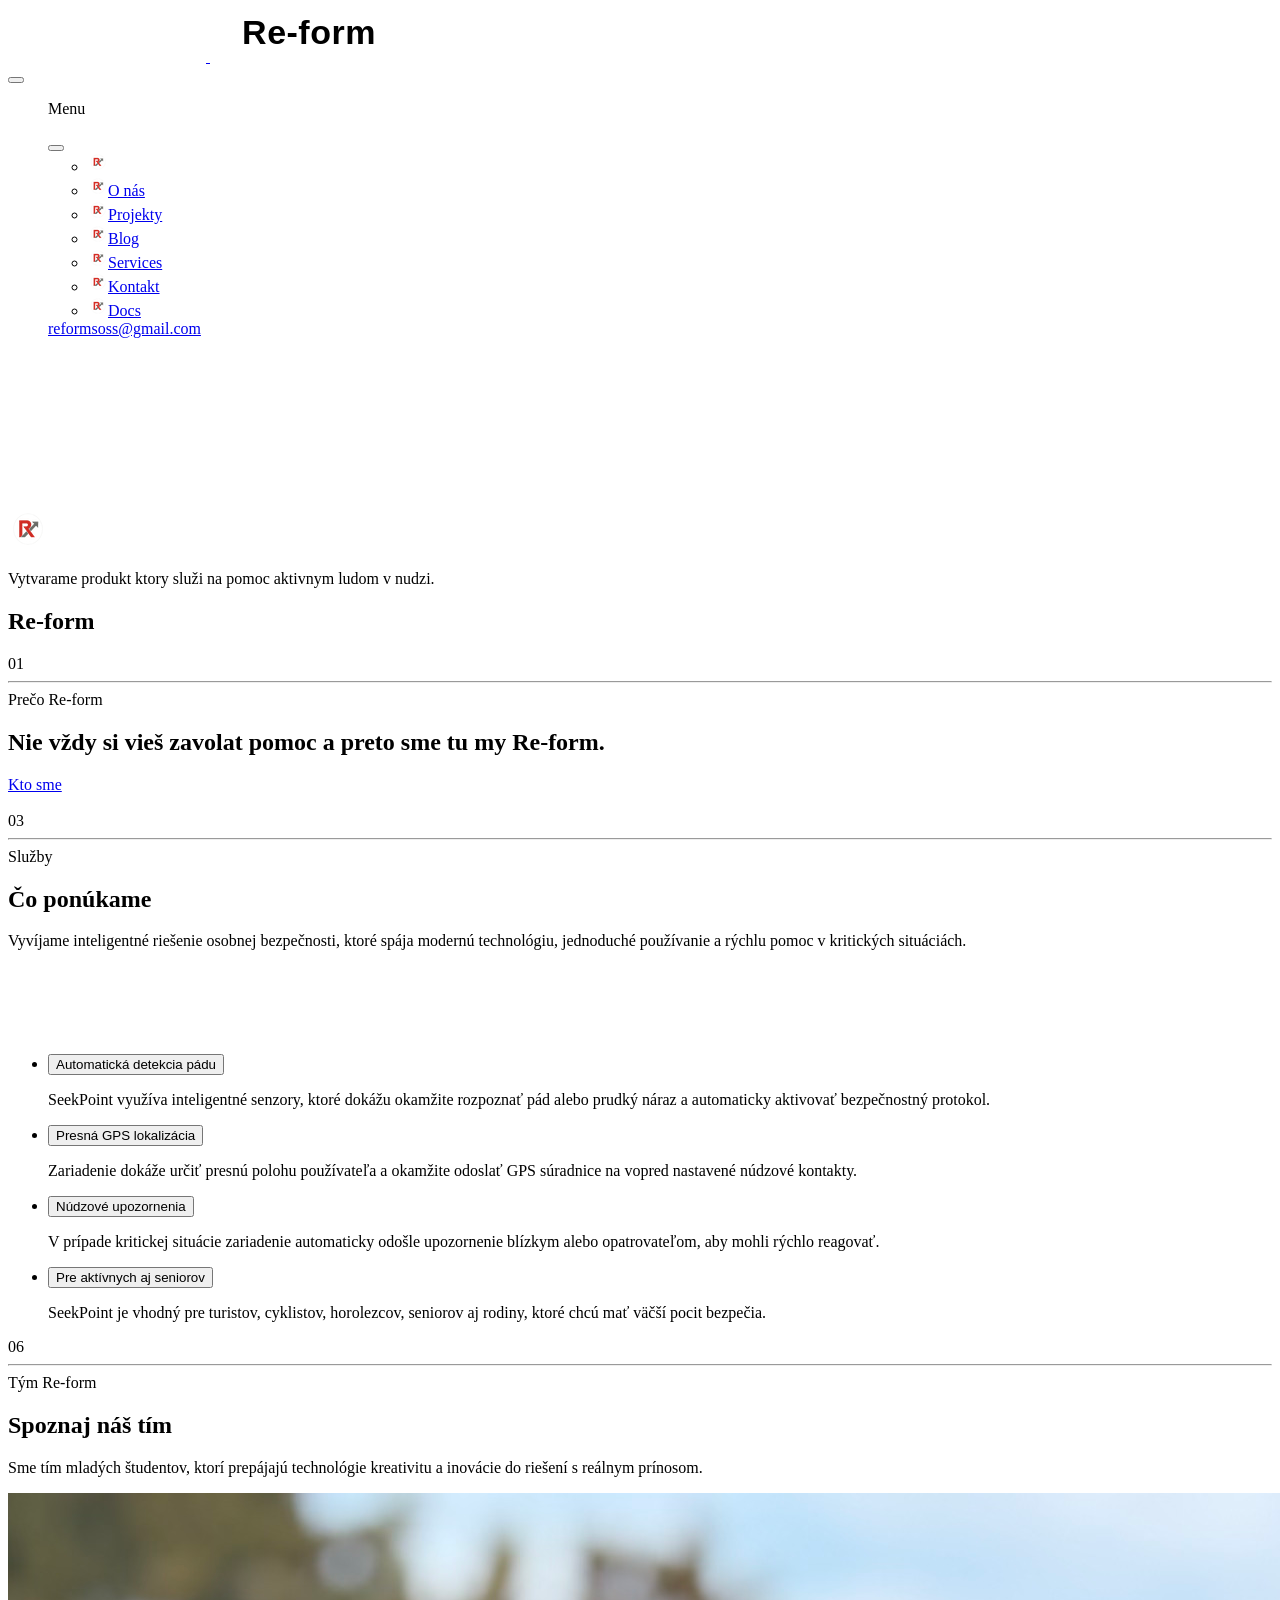
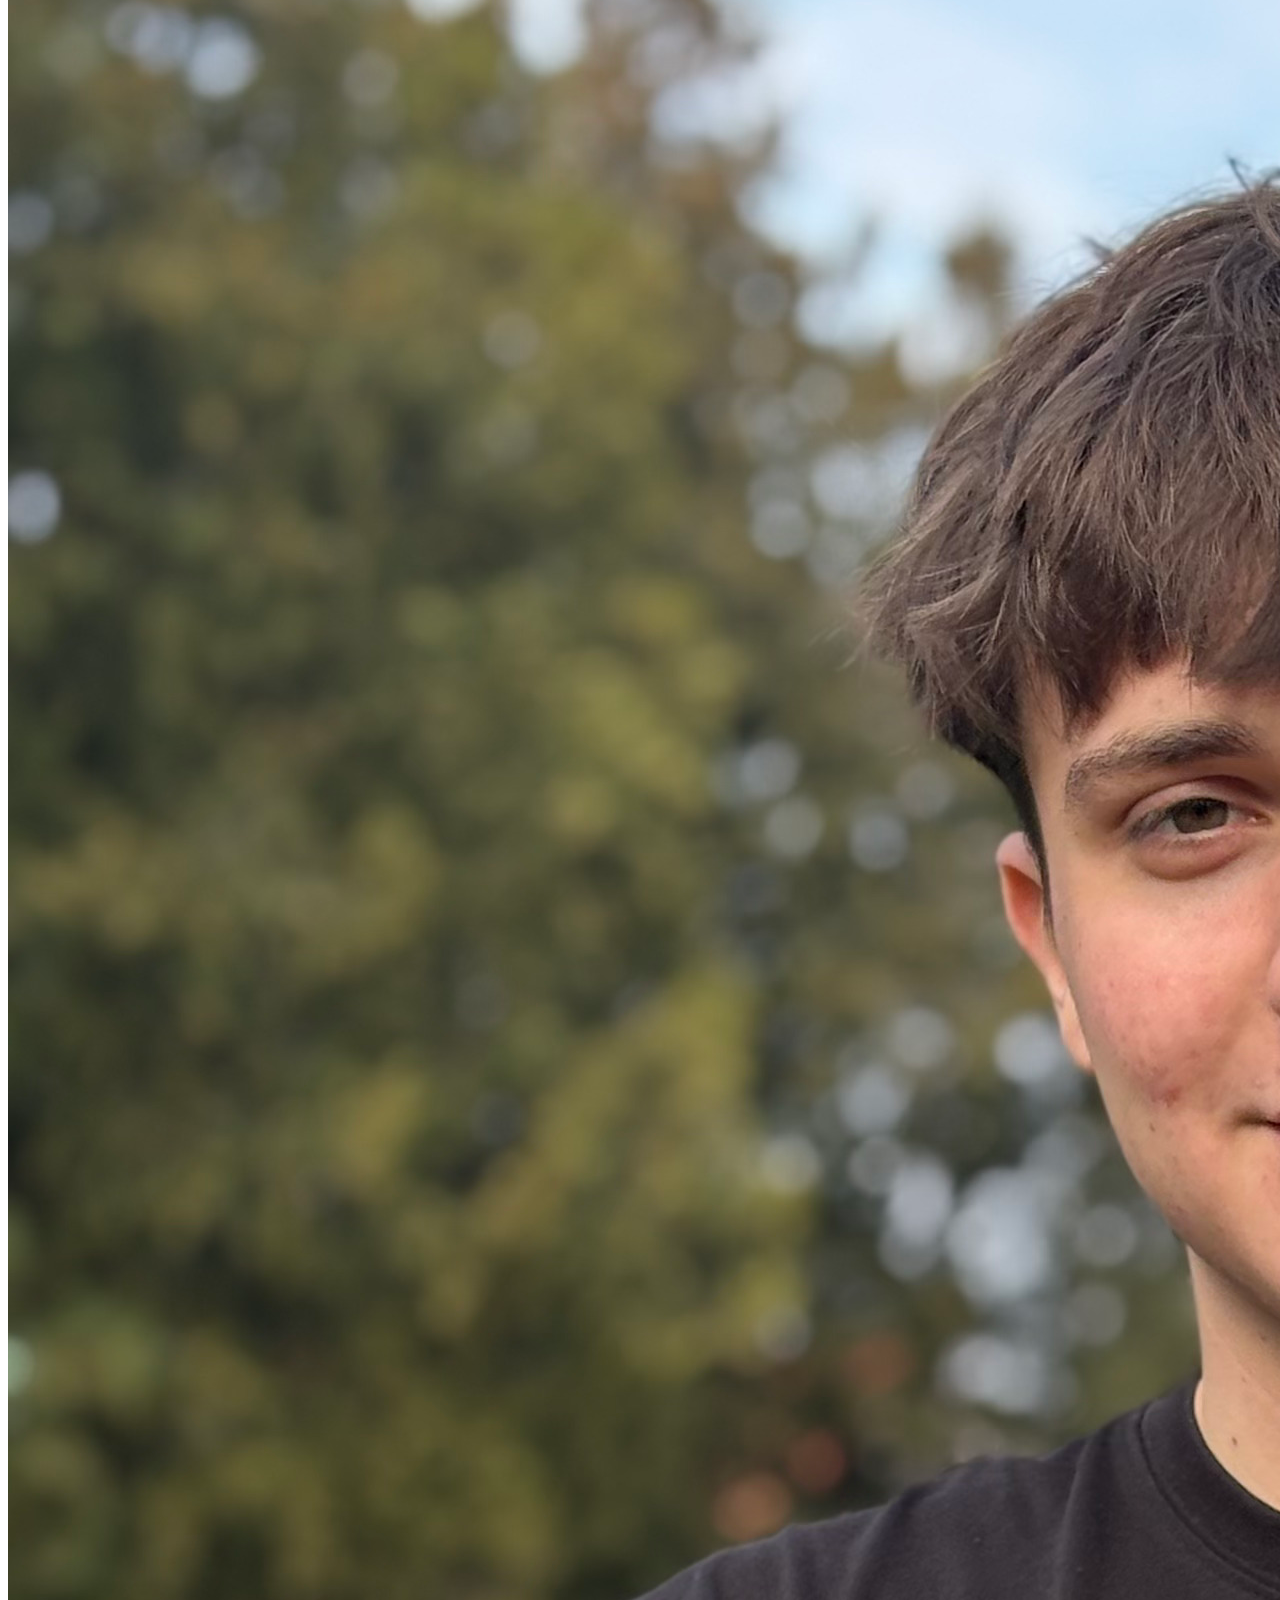
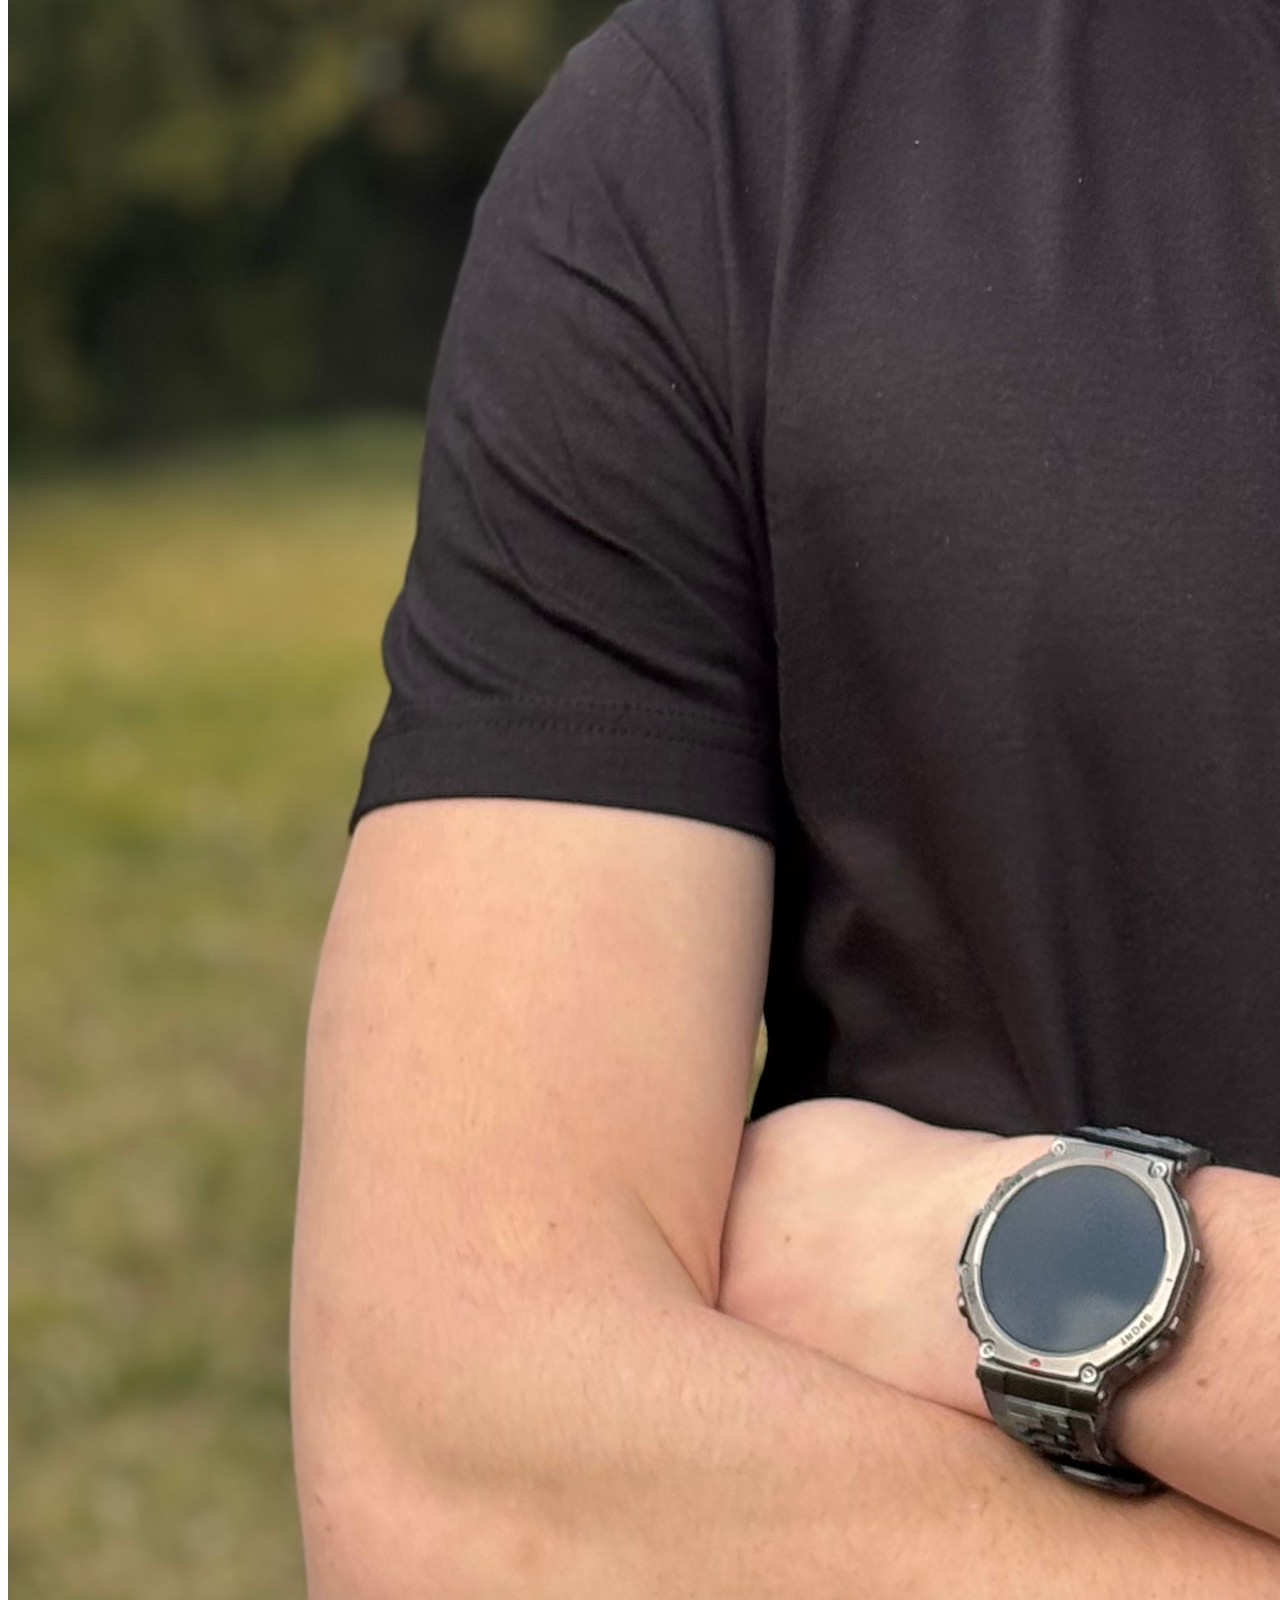
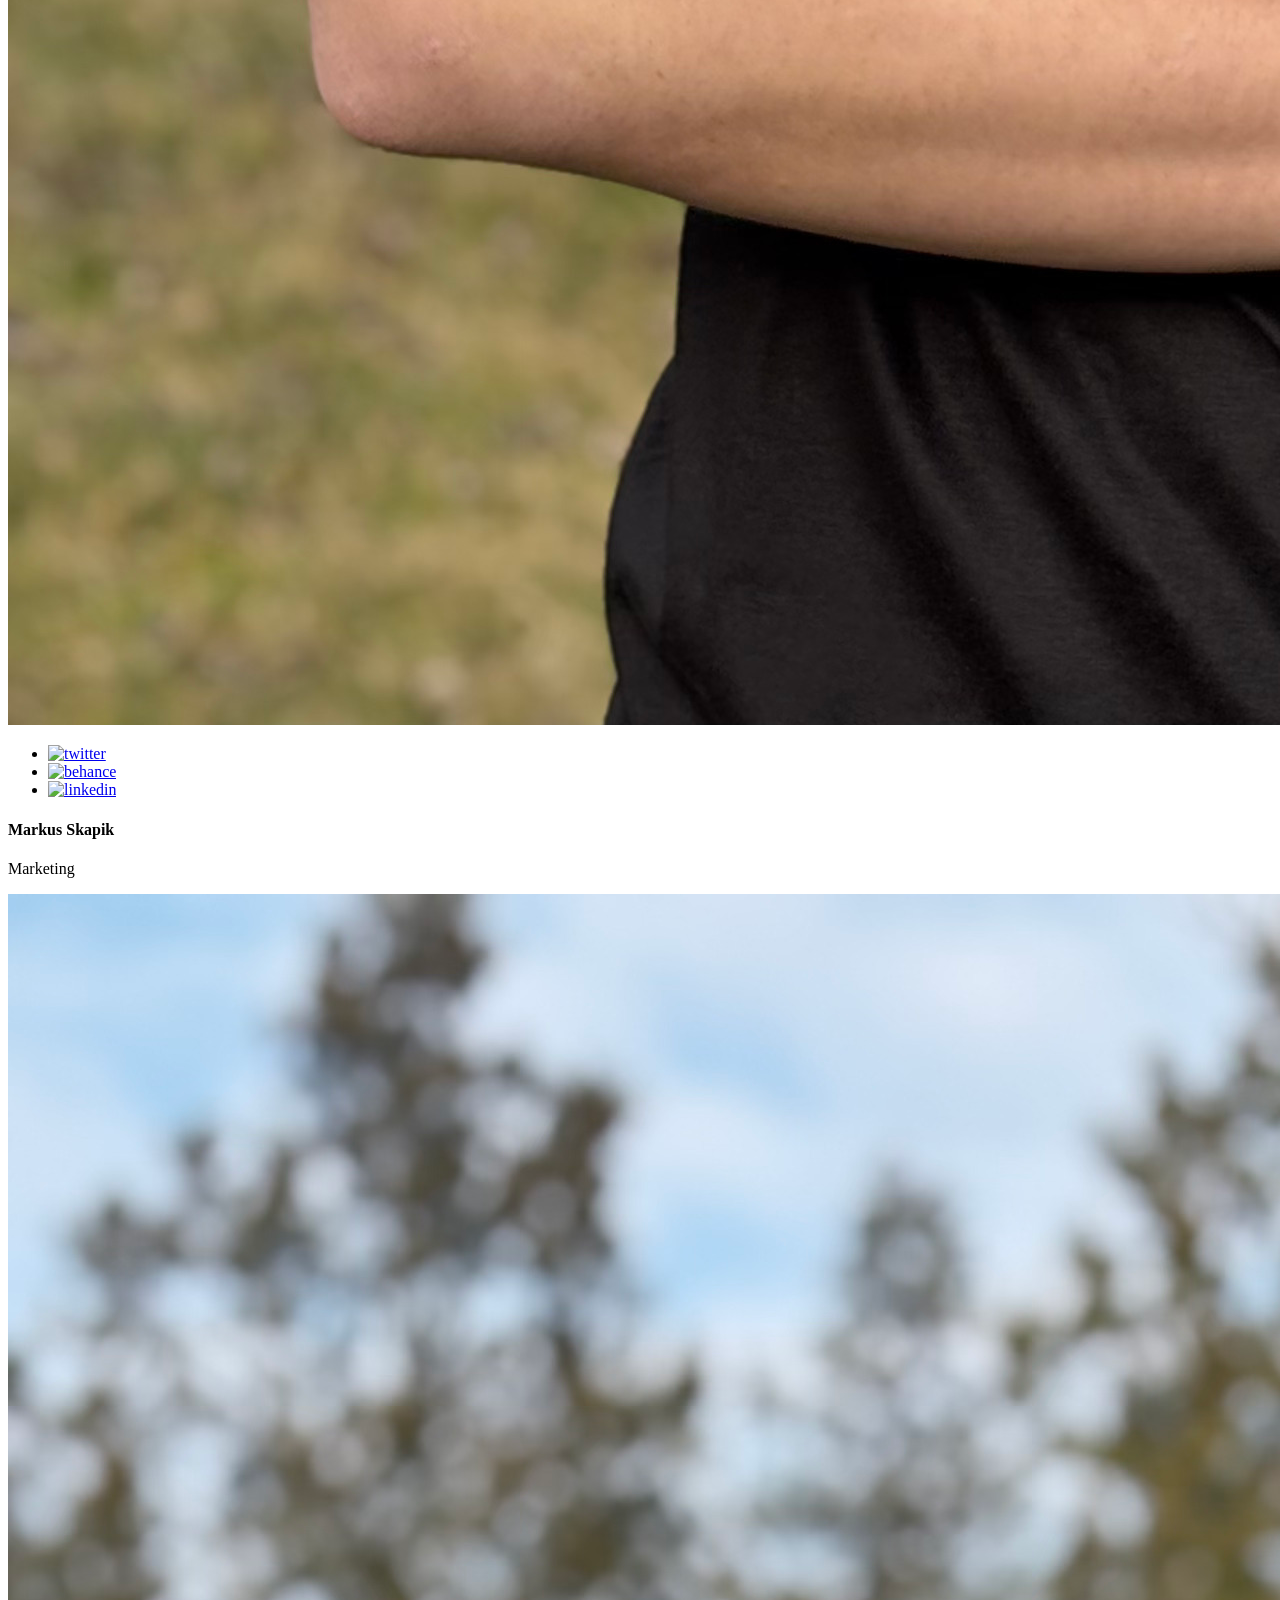
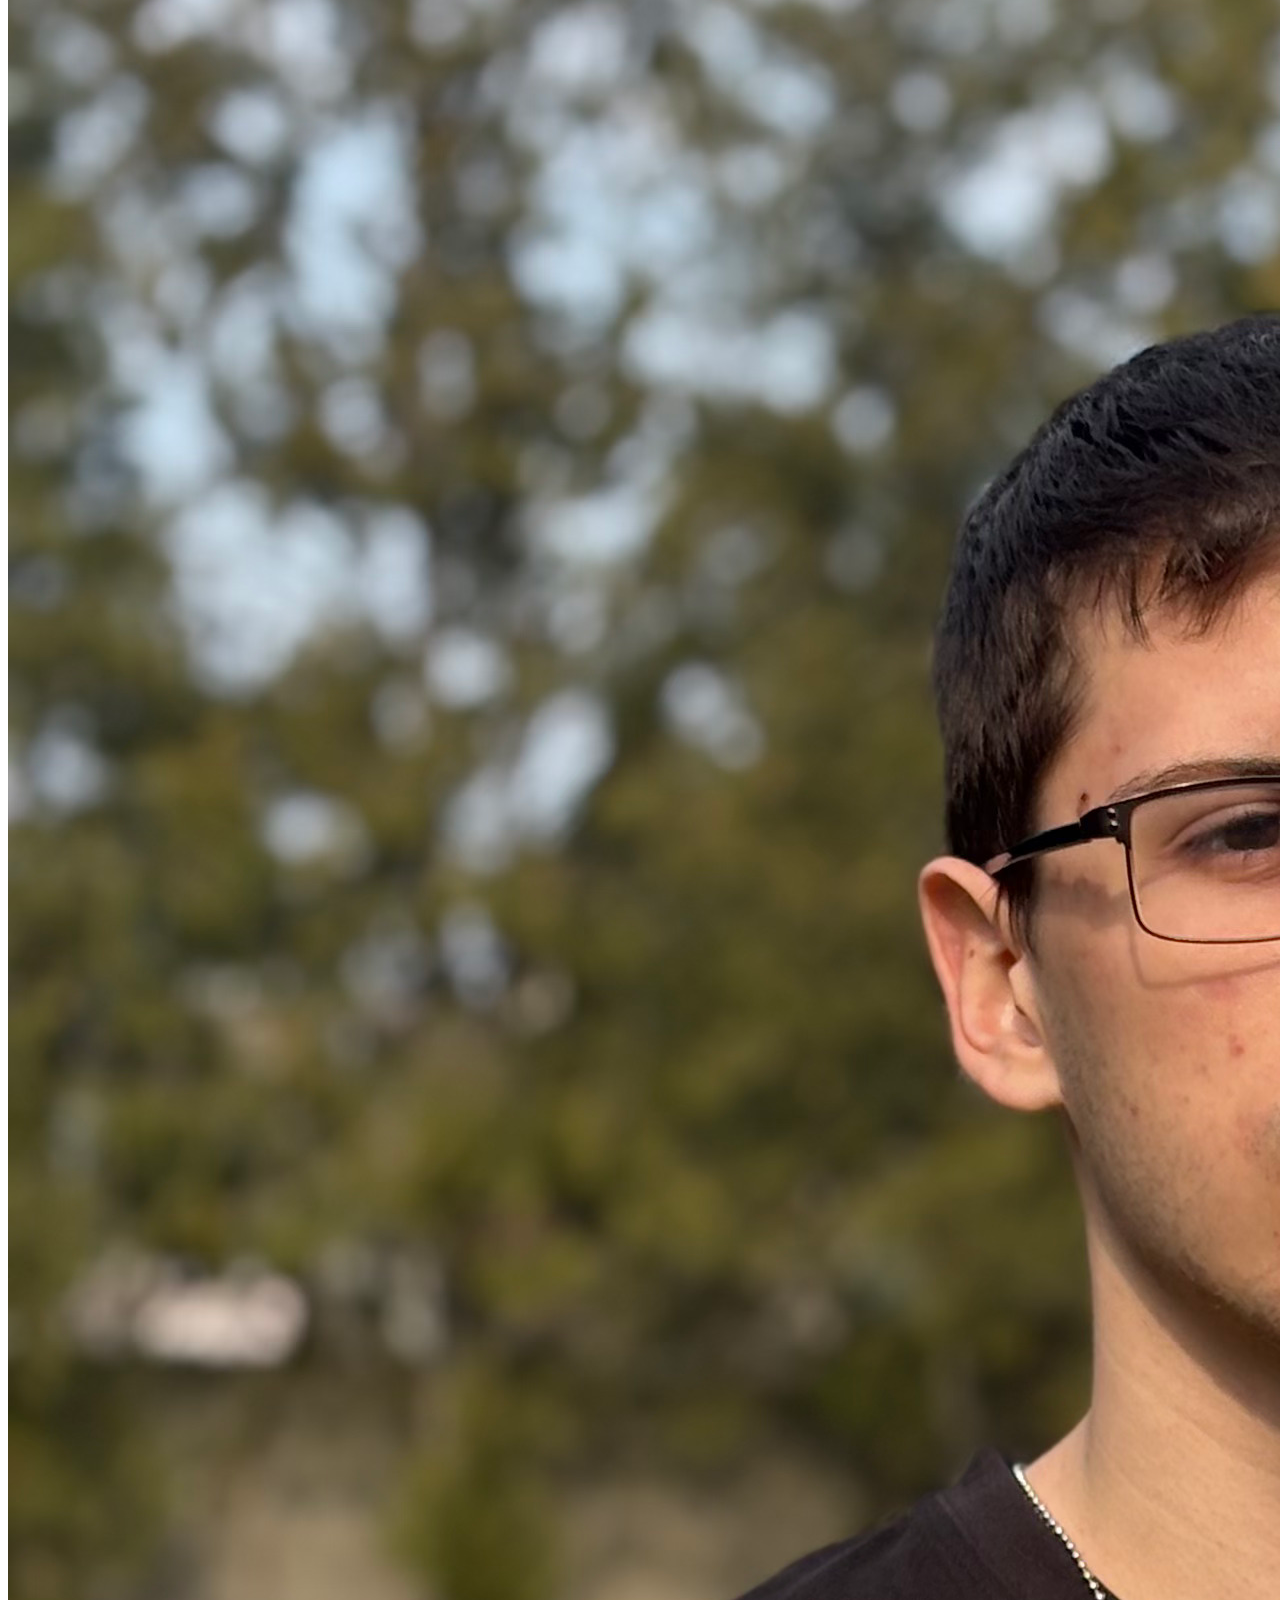
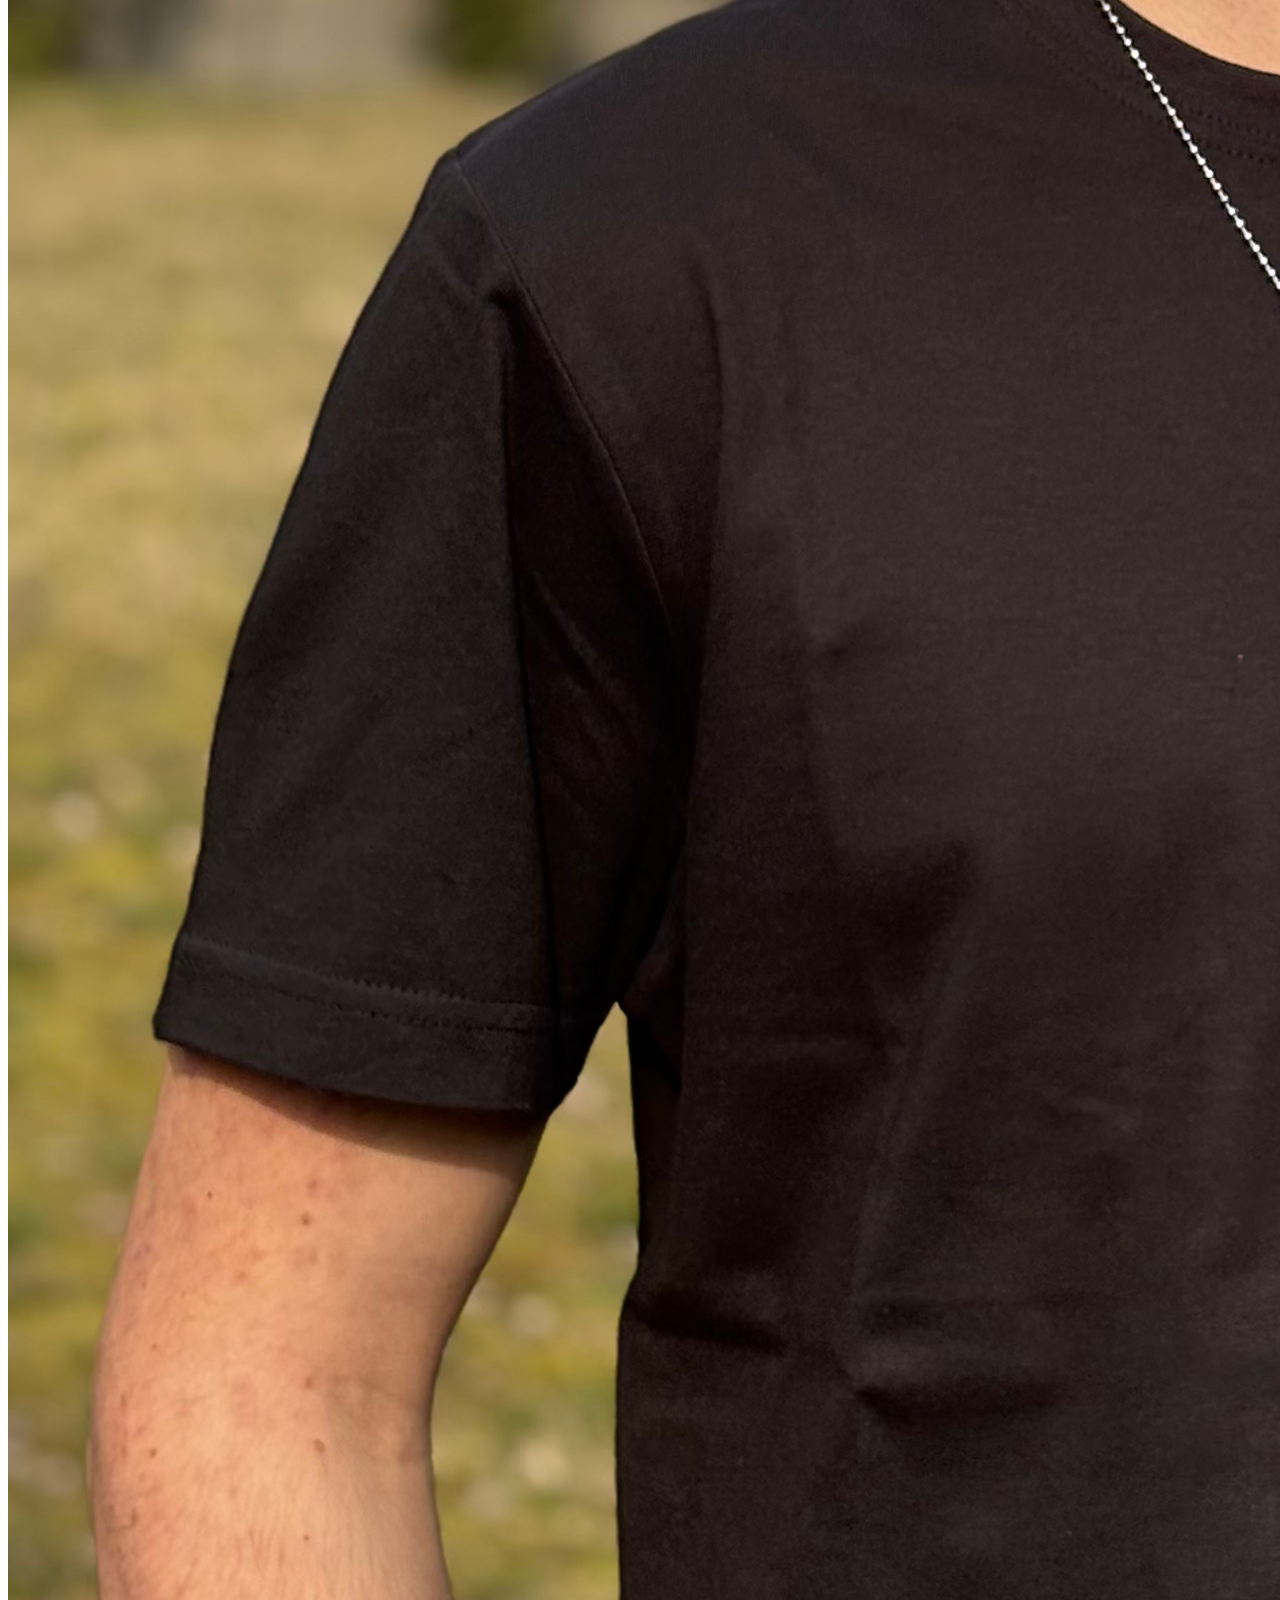
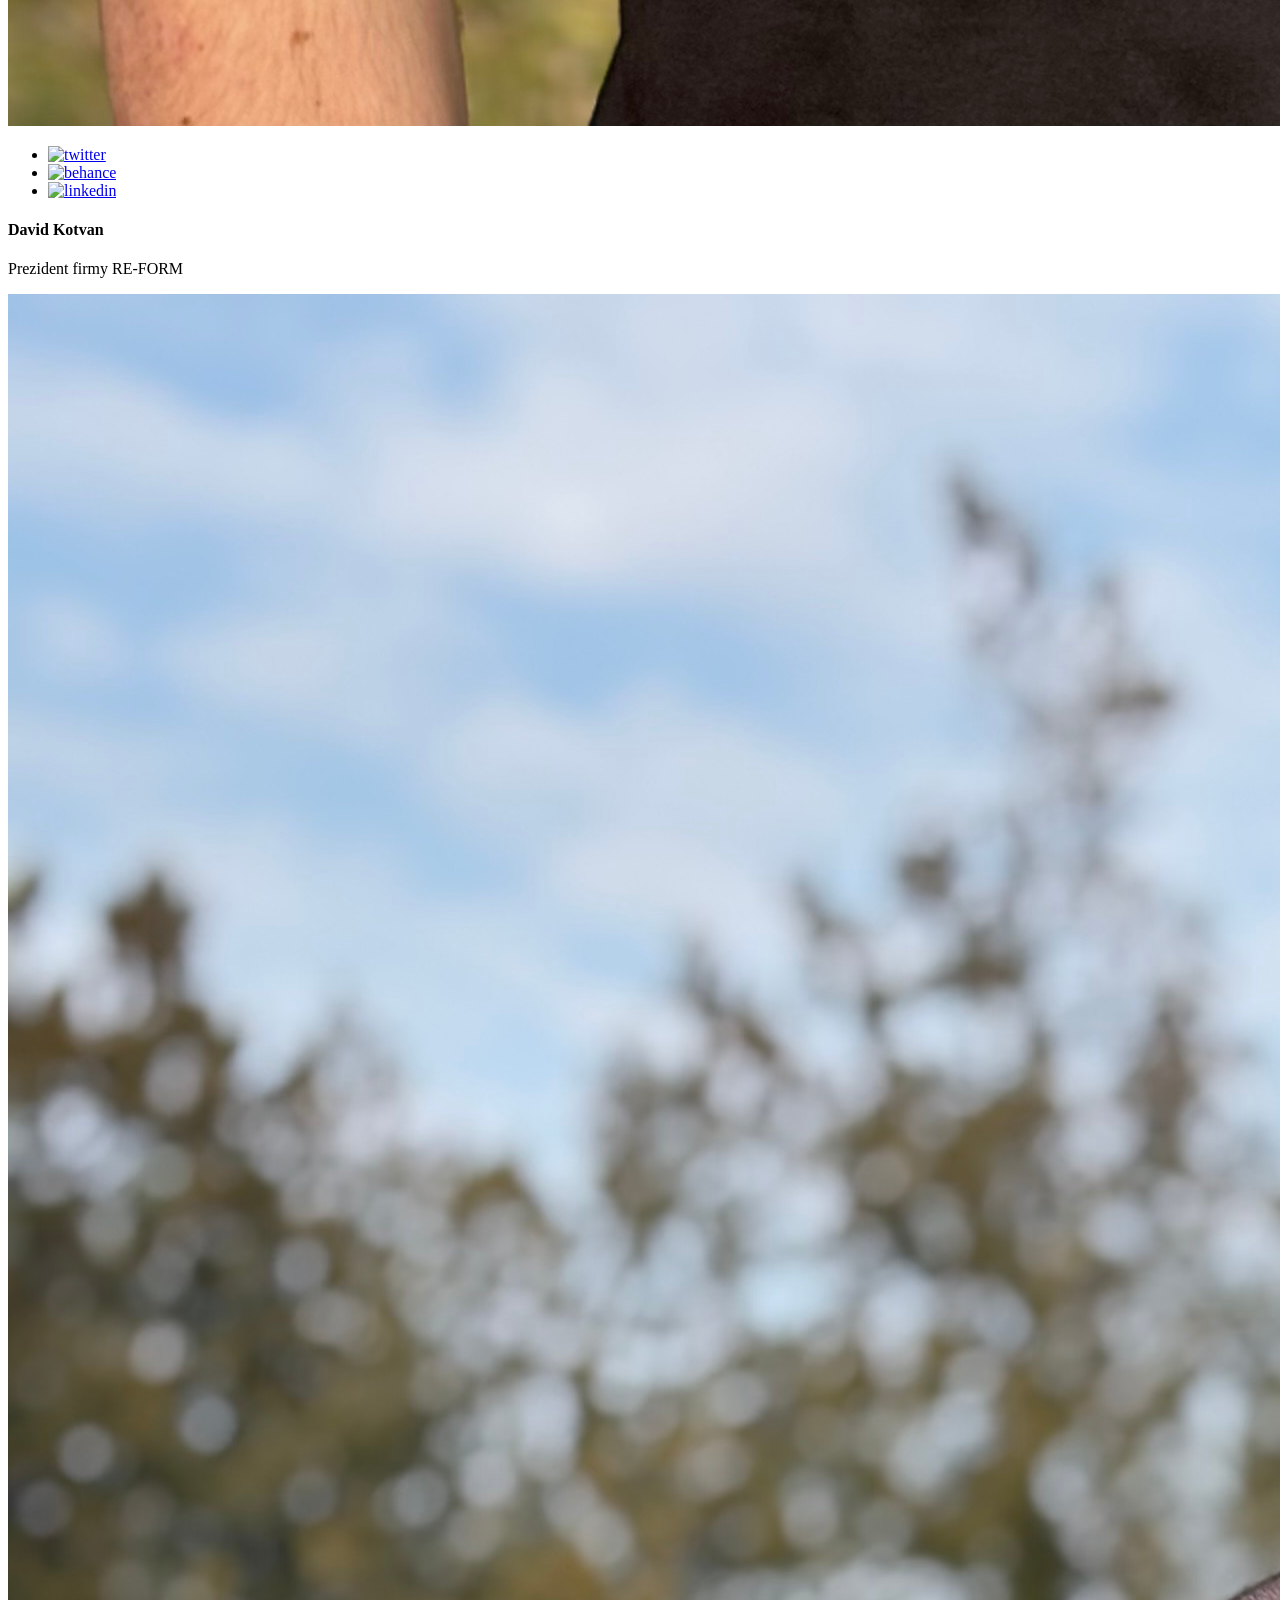
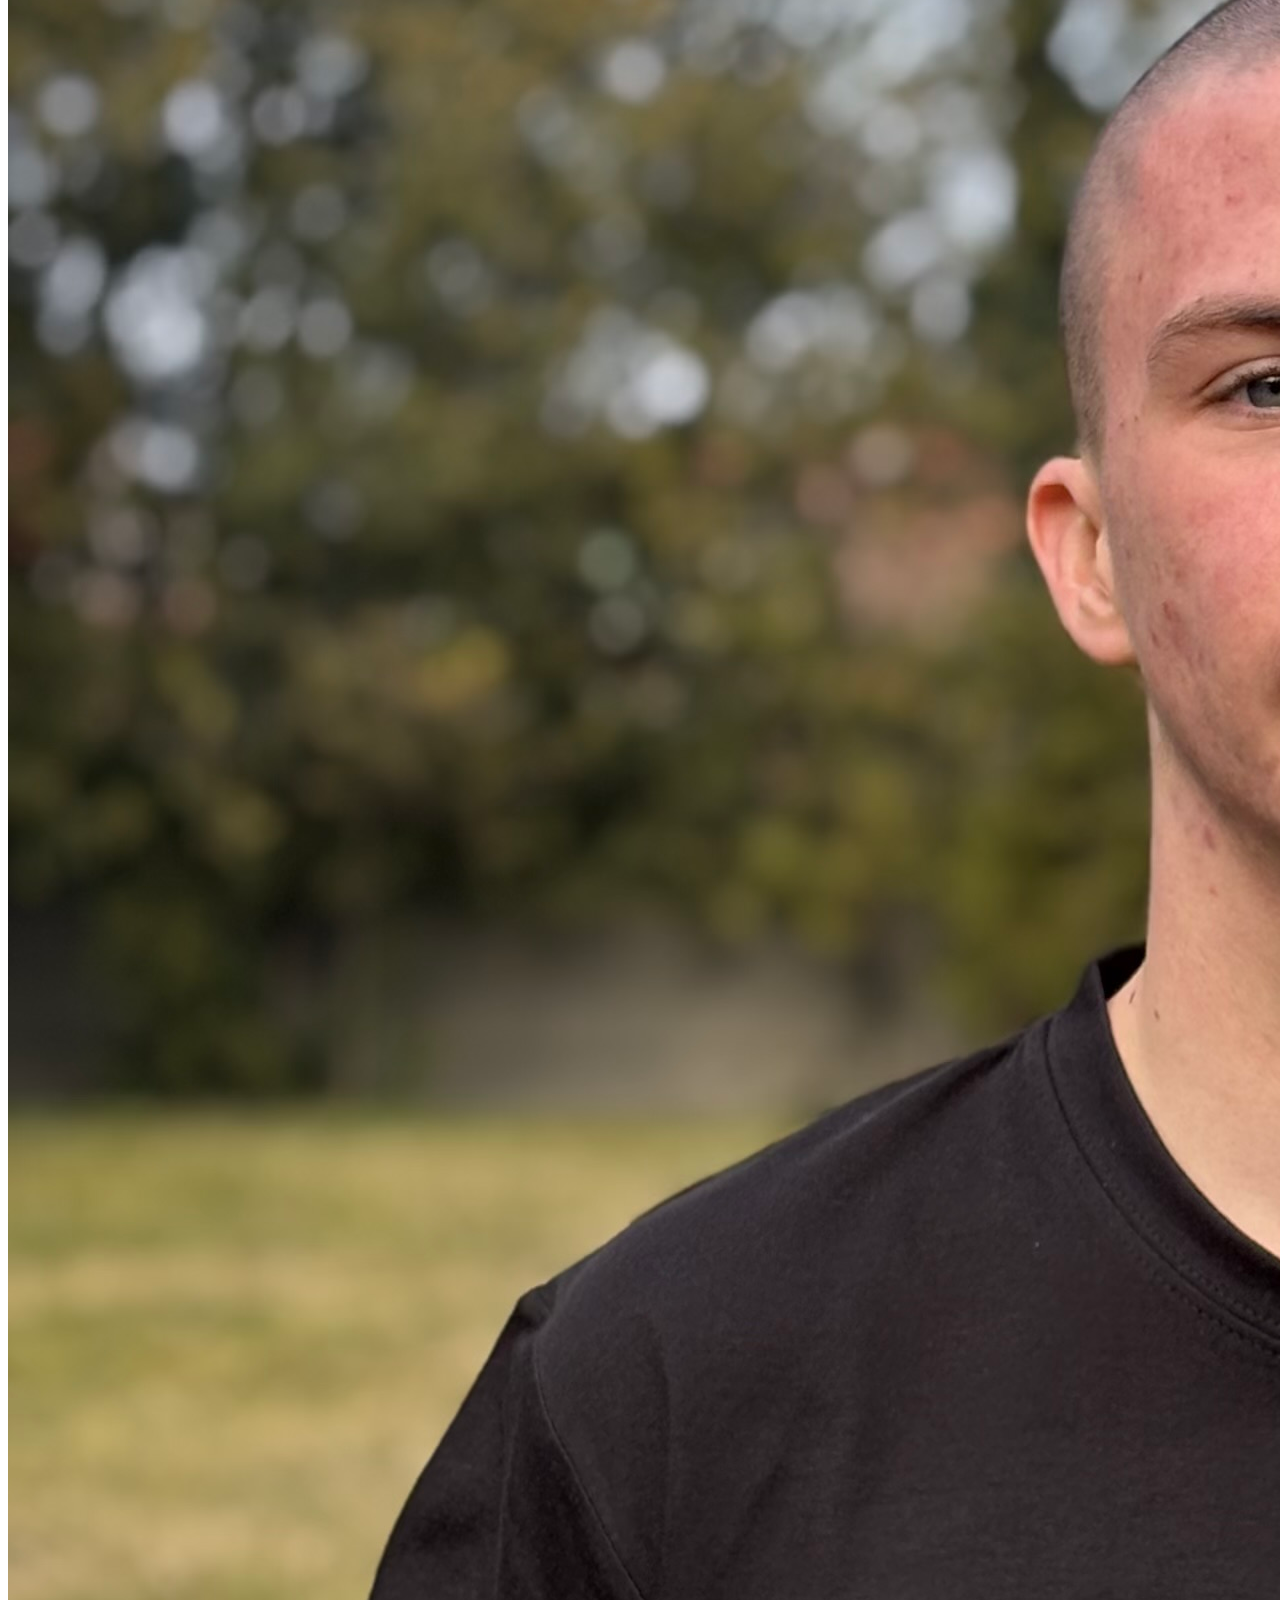
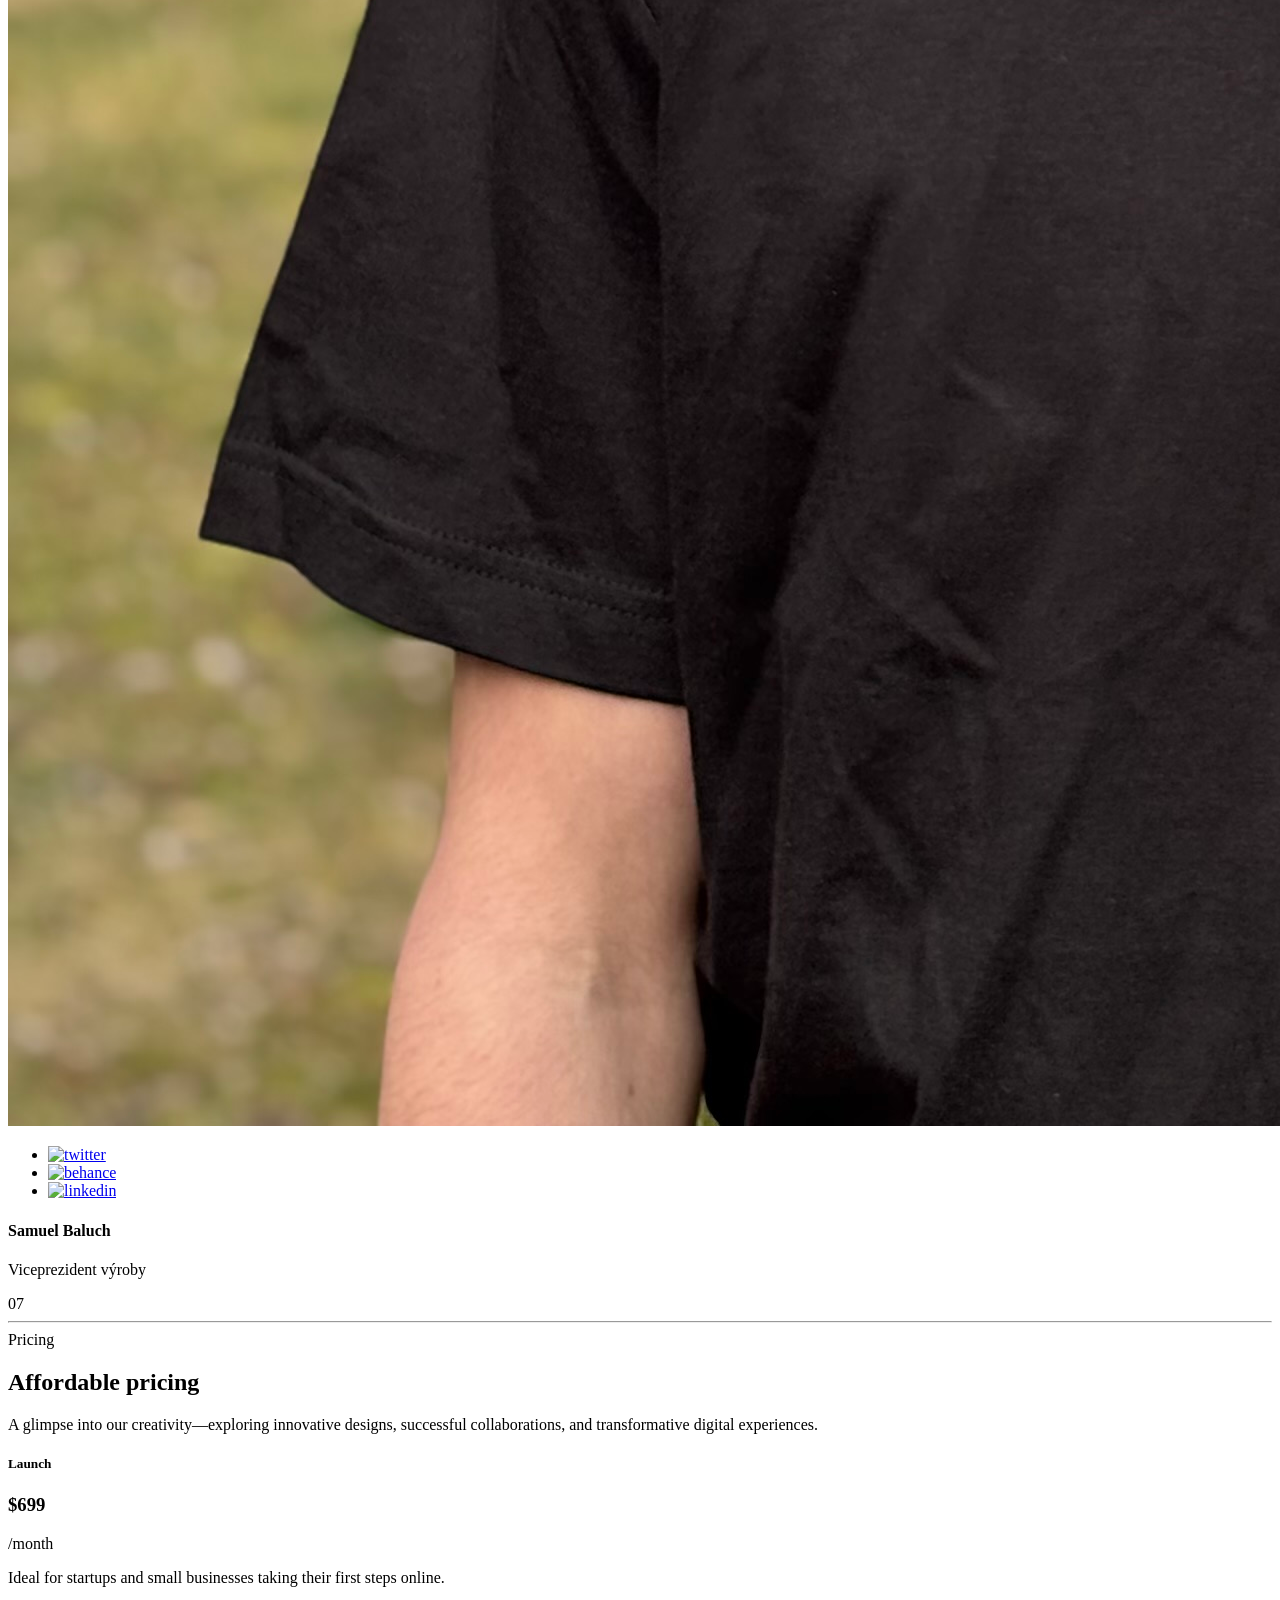
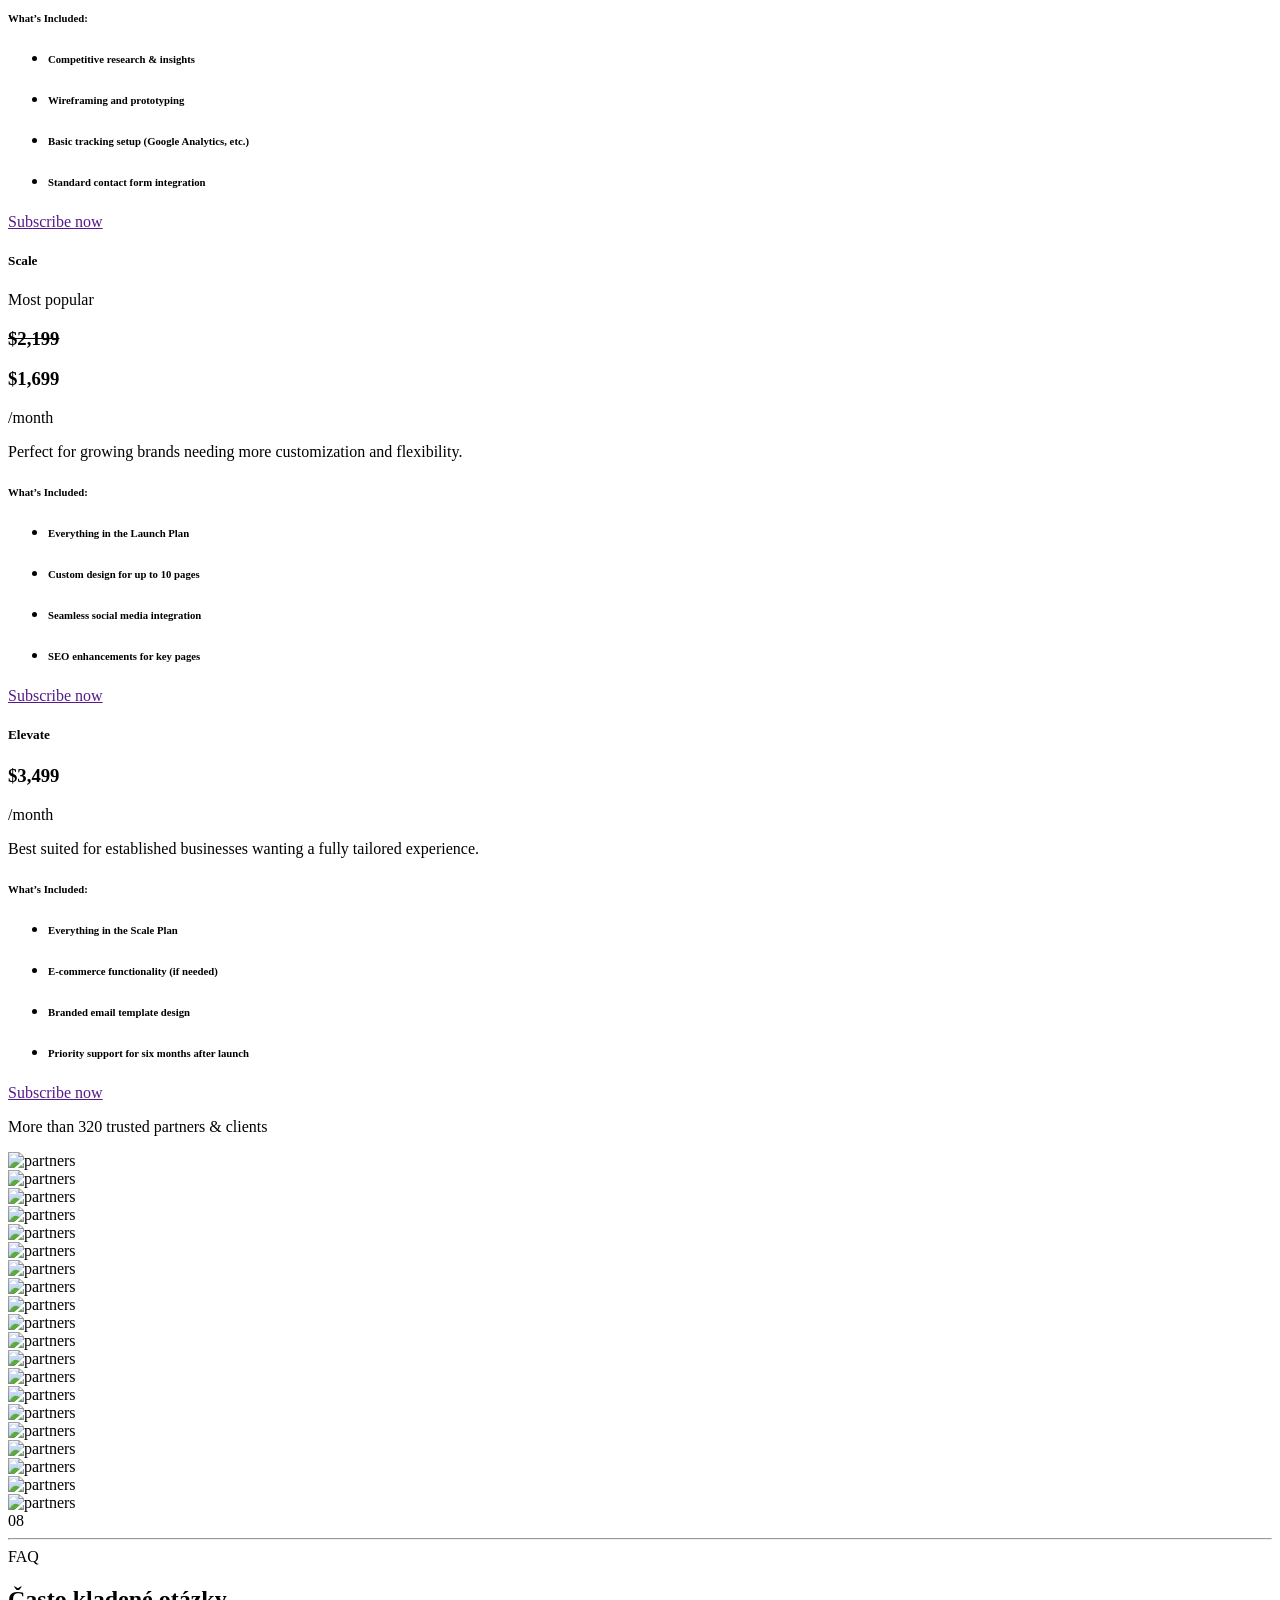
==== html/index.html @ 1a81b7e4 "Update index.html" ====
<!doctype html>
<html lang="sk">

<head>
  <meta charset="utf-8">
  <meta name="viewport" content="width=device-width, initial-scale=1">
  <title>Re-form</title>
  <link rel="shortcut icon" type="image/png" href="../assets/images/logos/favicon.svg" />
  <link rel="stylesheet" href="../assets/libs/owl.carousel/dist/assets/owl.carousel.min.css">
  <link rel="stylesheet" href="../assets/libs/aos-master/dist/aos.css">
  <link rel="stylesheet" href="../assets/css/styles.css" />
</head>
<body>

  <!-- Header -->
  <header class="header border-4 border-primary border-top position-fixed start-0 top-0 w-100">
    <div class="container">
      <div class="header-wrapper d-flex align-items-center justify-content-between">
        <div class="logo">
          <a href="index.html" class="logo-white">
            <img src="../assets/images/logos/logo-white.svg" alt="logo" class="img-fluid">
          </a>
          <a href="index.html" class="logo-dark">
            <img src="../assets/images/logos/logo-dark.svg" alt="logo" class="img-fluid">
          </a>
        </div>
        <div class="d-flex align-items-center gap-4">

          <div class="btn-group">
            <button
              class="btn btn-secondary toggle-menu round-45 p-2 d-flex align-items-center justify-content-center bg-white rounded-circle"
              type="button" data-bs-toggle="dropdown" data-bs-auto-close="true" aria-expanded="false">
              <iconify-icon icon="solar:hamburger-menu-line-duotone" class="menu-icon fs-8 text-dark"></iconify-icon>
            </button>
            <ul class="dropdown-menu dropdown-menu-end p-4">
              <div class="d-flex flex-column gap-6">
                <div class="hstack justify-content-between border-bottom pb-6">
                  <p class="mb-0 fs-5 text-dark">Menu</p>
                  <button type="button" class="btn-close opacity-75" aria-label="Close"></button>
                </div>
                <div class="d-flex flex-column gap-3">
                  <ul class="header-menu list-unstyled mb-0 d-flex flex-column gap-2">
                    <li class="header-item">
                      <a href="index.html" aria-current="true"
                        class="header-link active hstack gap-2 fs-7 fw-bold text-dark"><img
                          src="../assets/images/svgs/secondary-leaf.svg" alt="" width="20" height="20"
                          class="img-fluid animate-spin"Domov</a>
                    </li>
                    <li class="header-item">
                      <a href="about-us.html" class="header-link hstack gap-2 fs-7 fw-bold text-dark"><img
                          src="../assets/images/svgs/secondary-leaf.svg" alt="" width="20" height="20"
                          class="img-fluid animate-spin">O nás</a>
                    </li>
                    <li class="header-item">
                      <a href="projects.html" class="header-link hstack gap-2 fs-7 fw-bold text-dark"><img
                          src="../assets/images/svgs/secondary-leaf.svg" alt="" width="20" height="20"
                          class="img-fluid animate-spin">Projekty</a>
                    </li>
                    <li class="header-item">
                      <a href="blog.html" class="header-link hstack gap-2 fs-7 fw-bold text-dark"><img
                          src="../assets/images/svgs/secondary-leaf.svg" alt="" width="20" height="20"
                          class="img-fluid animate-spin">Blog</a>
                    </li>
                    <li class="header-item">
                      <a href="index.html" class="header-link hstack gap-2 fs-7 fw-bold text-dark"><img
                          src="../assets/images/svgs/secondary-leaf.svg" alt="" width="20" height="20"
                          class="img-fluid animate-spin">Services</a>
                    </li>
                    <li class="header-item">
                      <a href="contact.html" class="header-link hstack gap-2 fs-7 fw-bold text-dark"><img
                          src="../assets/images/svgs/secondary-leaf.svg" alt="" width="20" height="20"
                          class="img-fluid animate-spin">Kontakt</a>
                    </li>
                    <li class="header-item">
                      <a href="index.html" class="header-link hstack gap-2 fs-7 fw-bold text-dark"><img
                          src="../assets/images/svgs/secondary-leaf.svg" alt="" width="20" height="20"
                          class="img-fluid animate-spin">Docs</a>
                    </li>
                  </ul>  
                  <a class="header-link hstack gap-2 fs-8 fw-bold text-dark" href="mailto:reformsoss@gmail.com">reformsoss@gmail.com</a>
                  </div>
                </div>
                <div>
                
                </div>
              </div>
            </ul>
          </div>
        </div>
      </div>
    </div>
  </header>

  <!--  Page Wrapper -->
  <div class="page-wrapper overflow-hidden">

    <!--  Banner Section -->
    <section class="banner-section position-relative d-flex align-items-end min-vh-100">
      <video class="position-absolute top-0 start-0 w-100 h-100 object-fit-cover" autoplay muted loop playsinline>
        <source src="../assets/images/backgrounds/banner-video.mp4" type="video/mp4" />
      </video>
      <div class="container">
        <div class="d-flex flex-column gap-4 pb-8 position-relative z-1">
          <div class="row align-items-center">
            <div class="col-xl-4">
              <div class="d-flex align-items-center gap-4" data-aos="fade-up" data-aos-delay="100"
                data-aos-duration="1000">
                <img src="../assets/images/svgs/primary-leaf.svg" alt="" class="img-fluid animate-spin">
                <p class="mb-0 text-white fs-5 text-opacity-70">Vytvarame<span
                    class="text-primary"> produkt ktory služi na pomoc</span>  aktivnym ludom v nudzi.</p>
              </div>
            </div>
          </div>
          <div class="d-flex align-items-end gap-3" data-aos="fade-up" data-aos-delay="200" data-aos-duration="1000">
            <h1 class="mb-0 fs-16 text-white lh-1">Re-form</h1>
            <a href="javascript:void(0)" class="p-1 ps-7 bg-primary rounded-pill">
              <span class="bg-white round-52 rounded-circle d-flex align-items-center justify-content-center">
                <iconify-icon icon="lucide:arrow-up-right" class="fs-8 text-dark"></iconify-icon>
              </span>
            </a>
          </div>
        </div>
      </div>
    </section>

    <!--  Stats & Facts Section -->
      <section class="stats-facts py-5 py-lg-11 py-xl-12 position-relative overflow-hidden">
      <div class="container">
        <div class="row gap-7 gap-xl-0">
          <div class="col-xl-4 col-xxl-4">
            <div class="d-flex align-items-center gap-7 py-2" data-aos="fade-right" data-aos-delay="100"
              data-aos-duration="1000">
              <span
                class="round-36 flex-shrink-0 text-dark rounded-circle bg-primary hstack justify-content-center fw-medium">01</span>
              <hr class="border-line">
              <span class="badge text-bg-dark">Prečo Re-form</span>
            </div>
          </div>
          <div class="col-xl-8 col-xxl-7">
            <div class="d-flex flex-column gap-9">
              <div class="row">
                <div class="col-xxl-8">
                  <div class="d-flex flex-column gap-6" data-aos="fade-up" data-aos-delay="100"
                    data-aos-duration="1000">
                    <h2 class="mb-0">Nie vždy si vieš zavolat pomoc a preto sme tu my Re-form.</h2>
                  </div>
                </div>
              </div>
             
                  </div>
                </div>
              </div>
              <a href="about-us.html" class="btn" data-aos="fade-up" data-aos-delay="500" data-aos-duration="1000">
                <span class="btn-text">Kto sme</span>
                <iconify-icon icon="lucide:arrow-up-right"
                  class="btn-icon bg-white text-dark round-52 rounded-circle hstack justify-content-center fs-7 shadow-sm"></iconify-icon>
              </a>
            </div>
          </div>
        </div>
      </div>
      <div class="position-absolute bottom-0 start-0" data-aos="zoom-in" data-aos-delay="100" data-aos-duration="1000">
        <img src="../assets/images/backgrounds/stats-facts-bg.svg" alt="" class="img-fluid">
      </div>
    </section>
  
<!--  Services Section -->
<section class="services py-5 py-lg-11 py-xl-12 bg-dark" id="services">
  <div class="container">
    <div class="d-flex flex-column gap-5 gap-xl-10">

      <div class="row gap-7 gap-xl-0">
        <div class="col-xl-4 col-xxl-4">
          <div class="d-flex align-items-center gap-7 py-2"
            data-aos="fade-right"
            data-aos-delay="100"
            data-aos-duration="1000">

            <span class="round-36 flex-shrink-0 text-dark rounded-circle bg-primary hstack justify-content-center fw-medium">
              03
            </span>

            <hr class="border-line bg-white">

            <span class="badge text-dark bg-white">Služby</span>

          </div>
        </div>

        <div class="col-xl-8 col-xxl-7">
          <div class="row">
            <div class="col-xxl-8">

              <div class="d-flex flex-column gap-6"
                data-aos="fade-up"
                data-aos-delay="100"
                data-aos-duration="1000">

                <h2 class="mb-0 text-white">Čo ponúkame</h2>

                <p class="fs-5 mb-0 text-white text-opacity-70">
                  Vyvíjame inteligentné riešenie osobnej bezpečnosti, ktoré spája modernú technológiu,
                  jednoduché používanie a rýchlu pomoc v kritických situáciách.
                </p>

              </div>

            </div>
          </div>
        </div>
      </div>


      <div class="services-tab">
        <div class="row gap-5 gap-xl-0">

          <!-- IMAGE -->
          <div class="col-xl-4">

            <div class="tab-content services-images"
              data-aos="zoom-in"
              data-aos-delay="100"
              data-aos-duration="1000">

              <div class="tab-pane active fade show" id="one">
                <img src="../assets/images/services/services-img-1.jpg" class="img-fluid" alt="">
              </div>

              <div class="tab-pane fade" id="two">
                <img src="../assets/images/services/services-img-2.jpg" class="img-fluid" alt="">
              </div>

              <div class="tab-pane fade" id="three">
                <img src="../assets/images/services/services-img-3.jpg" class="img-fluid" alt="">
              </div>

              <div class="tab-pane fade" id="four">
                <img src="../assets/images/services/services-img-4.jpg" class="img-fluid" alt="">
              </div>

            </div>

          </div>


          <!-- TEXT -->
          <div class="col-xl-8">
            <div class="d-flex flex-column gap-5">

              <ul class="nav nav-tabs"
                id="myTab"
                role="tablist"
                data-aos="fade-up"
                data-aos-delay="200"
                data-aos-duration="1000">


                <!-- 1 -->
                <li class="nav-item py-2 py-lg-3 border-top border-white border-opacity-10 d-flex align-items-center w-100">

                  <div class="row w-100 align-items-center gx-3">

                    <div class="col-lg-6 col-xxl-5">

                      <button class="nav-link fs-5 fw-semibold py-1 px-0 border-0 rounded-0 flex-shrink-0 active"
                        id="one-tab"
                        data-bs-toggle="tab"
                        data-bs-target="#one"
                        type="button">

                        Automatická detekcia pádu
                      </button>

                    </div>

                    <div class="col-lg-6 col-xxl-7">

                      <p class="fs-6 text-white text-opacity-70 mb-0">
                        SeekPoint využíva inteligentné senzory, ktoré dokážu okamžite rozpoznať pád
                        alebo prudký náraz a automaticky aktivovať bezpečnostný protokol.
                      </p>

                    </div>

                  </div>

                </li>


                <!-- 2 -->
                <li class="nav-item py-2 py-lg-3 border-top border-white border-opacity-10 d-flex align-items-center w-100">

                  <div class="row w-100 align-items-center gx-3">

                    <div class="col-lg-6 col-xxl-5">

                      <button class="nav-link fs-5 fw-semibold py-1 px-0 border-0 rounded-0 flex-shrink-0"
                        id="two-tab"
                        data-bs-toggle="tab"
                        data-bs-target="#two"
                        type="button">

                        Presná GPS lokalizácia
                      </button>

                    </div>

                    <div class="col-lg-6 col-xxl-7">

                      <p class="fs-6 text-white text-opacity-70 mb-0">
                        Zariadenie dokáže určiť presnú polohu používateľa a okamžite odoslať GPS súradnice
                        na vopred nastavené núdzové kontakty.
                      </p>

                    </div>

                  </div>

                </li>


                <!-- 3 -->
                <li class="nav-item py-2 py-lg-3 border-top border-white border-opacity-10 d-flex align-items-center w-100">

                  <div class="row w-100 align-items-center gx-3">

                    <div class="col-lg-6 col-xxl-5">

                      <button class="nav-link fs-5 fw-semibold py-1 px-0 border-0 rounded-0 flex-shrink-0"
                        id="three-tab"
                        data-bs-toggle="tab"
                        data-bs-target="#three"
                        type="button">

                        Núdzové upozornenia
                      </button>

                    </div>

                    <div class="col-lg-6 col-xxl-7">

                      <p class="fs-6 text-white text-opacity-70 mb-0">
                        V prípade kritickej situácie zariadenie automaticky odošle upozornenie
                        blízkym alebo opatrovateľom, aby mohli rýchlo reagovať.
                      </p>

                    </div>

                  </div>

                </li>


                <!-- 4 -->
                <li class="nav-item py-2 py-lg-3 border-top border-white border-opacity-10 d-flex align-items-center w-100">

                  <div class="row w-100 align-items-center gx-3">

                    <div class="col-lg-6 col-xxl-5">

                      <button class="nav-link fs-5 fw-semibold py-1 px-0 border-0 rounded-0 flex-shrink-0"
                        id="four-tab"
                        data-bs-toggle="tab"
                        data-bs-target="#four"
                        type="button">

                        Pre aktívnych aj seniorov
                      </button>

                    </div>

                    <div class="col-lg-6 col-xxl-7">

                      <p class="fs-6 text-white text-opacity-70 mb-0">
                        SeekPoint je vhodný pre turistov, cyklistov, horolezcov,
                        seniorov aj rodiny, ktoré chcú mať väčší pocit bezpečia.
                      </p>

                    </div>

                  </div>

                </li>

              </ul>

            </div>
          </div>

        </div>
      </div>

    </div>
  </div>
</section>

   <!-- Meet our team Section -->
<section class="meet-our-team py-5 py-lg-11 py-xl-12">
  <div class="container">
    <div class="d-flex flex-column gap-5 gap-xl-11">

      <div class="row gap-7 gap-xl-0">
        <div class="col-xl-4 col-xxl-4">
          <div class="d-flex align-items-center gap-7 py-2"
            data-aos="fade-right"
            data-aos-delay="100"
            data-aos-duration="1000">

            <span class="round-36 flex-shrink-0 text-dark rounded-circle bg-primary hstack justify-content-center fw-medium">
              06
            </span>

            <hr class="border-line bg-white">

            <span class="badge text-bg-dark">Tým Re-form</span>
          </div>
        </div>

        <div class="col-xl-8 col-xxl-7">
          <div class="row">
            <div class="col-xxl-8">
              <div class="d-flex flex-column gap-6"
                data-aos="fade-up"
                data-aos-delay="100"
                data-aos-duration="1000">

                <h2 class="mb-0">Spoznaj náš tím</h2>

                <p class="fs-5 mb-0 text-opacity-70">
                  <p class="fs-5 mb-0 text-opacity-70">
                    Sme tím mladých študentov, ktorí prepájajú technológie
                    kreativitu a inovácie do riešení s reálnym prínosom.
                </p>
                </p>

              </div>
            </div>
          </div>
        </div>
      </div>

      <!-- TEAM MEMBERS -->
      <div class="row justify-content-center g-4">

        <!-- MARKUS -->
        <div class="col-md-6 col-xl-3">
          <div class="meet-team d-flex flex-column gap-4"
            data-aos="fade-up"
            data-aos-delay="100"
            data-aos-duration="1000">

            <div class="meet-team-img position-relative overflow-hidden">
              <img src="../assets/images/team/team-img-1.jpg" alt="Markus Skapik" class="img-fluid w-100">

              <div class="meet-team-overlay p-7 d-flex flex-column justify-content-end">
                <ul class="social list-unstyled mb-0 hstack gap-2 justify-content-end">

                  <li>
                    <a href="#" class="btn bg-white p-2 round-45 rounded-circle hstack justify-content-center">
                      <img src="../assets/images/svgs/icon-twitter.svg" alt="twitter">
                    </a>
                  </li>

                  <li>
                    <a href="#" class="btn bg-white p-2 round-45 rounded-circle hstack justify-content-center">
                      <img src="../assets/images/svgs/icon-be.svg" alt="behance">
                    </a>
                  </li>

                  <li>
                    <a href="#" class="btn bg-white p-2 round-45 rounded-circle hstack justify-content-center">
                      <img src="../assets/images/svgs/icon-linkedin.svg" alt="linkedin">
                    </a>
                  </li>

                </ul>
              </div>
            </div>

            <div class="meet-team-details">
              <h4 class="mb-0">Markus Skapik</h4>
              <p class="mb-0">Marketing</p>
            </div>

          </div>
        </div>

        <!-- DAVID -->
        <div class="col-md-6 col-xl-3">
          <div class="meet-team d-flex flex-column gap-4"
            data-aos="fade-up"
            data-aos-delay="200"
            data-aos-duration="1000">

            <div class="meet-team-img position-relative overflow-hidden">
              <img src="../assets/images/team/team-img-2.jpg" alt="David Kotvan" class="img-fluid w-100">

              <div class="meet-team-overlay p-7 d-flex flex-column justify-content-end">
                <ul class="social list-unstyled mb-0 hstack gap-2 justify-content-end">

                  <li>
                    <a href="#" class="btn bg-white p-2 round-45 rounded-circle hstack justify-content-center">
                      <img src="../assets/images/svgs/icon-twitter.svg" alt="twitter">
                    </a>
                  </li>

                  <li>
                    <a href="#" class="btn bg-white p-2 round-45 rounded-circle hstack justify-content-center">
                      <img src="../assets/images/svgs/icon-be.svg" alt="behance">
                    </a>
                  </li>

                  <li>
                    <a href="#" class="btn bg-white p-2 round-45 rounded-circle hstack justify-content-center">
                      <img src="../assets/images/svgs/icon-linkedin.svg" alt="linkedin">
                    </a>
                  </li>

                </ul>
              </div>
            </div>

            <div class="meet-team-details">
              <h4 class="mb-0">David Kotvan</h4>
              <p class="mb-0">Prezident firmy RE-FORM</p>
            </div>

          </div>
        </div>

        <!-- SAMUEL -->
        <div class="col-md-6 col-xl-3">
          <div class="meet-team d-flex flex-column gap-4"
            data-aos="fade-up"
            data-aos-delay="300"
            data-aos-duration="1000">

            <div class="meet-team-img position-relative overflow-hidden">
              <img src="../assets/images/team/team-img-3.jpg" alt="Samuel Baluch" class="img-fluid w-100">

              <div class="meet-team-overlay p-7 d-flex flex-column justify-content-end">
                <ul class="social list-unstyled mb-0 hstack gap-2 justify-content-end">

                  <li>
                    <a href="#" class="btn bg-white p-2 round-45 rounded-circle hstack justify-content-center">
                      <img src="../assets/images/svgs/icon-twitter.svg" alt="twitter">
                    </a>
                  </li>

                  <li>
                    <a href="#" class="btn bg-white p-2 round-45 rounded-circle hstack justify-content-center">
                      <img src="../assets/images/svgs/icon-be.svg" alt="behance">
                    </a>
                  </li>

                  <li>
                    <a href="#" class="btn bg-white p-2 round-45 rounded-circle hstack justify-content-center">
                      <img src="../assets/images/svgs/icon-linkedin.svg" alt="linkedin">
                    </a>
                  </li>

                </ul>
              </div>
            </div>

            <div class="meet-team-details">
              <h4 class="mb-0">Samuel Baluch</h4>
              <p class="mb-0">Viceprezident výroby</p>
            </div>

          </div>
        </div>

      </div>
    </div>
  </div>
</section>

    <!--  Pricing Section -->
    <section class="pricing-section py-5 py-lg-11 py-xl-12 bg-light-gray">
      <div class="container">
        <div class="d-flex flex-column gap-5 gap-xl-10">
          <div class="d-flex flex-column gap-5 gap-xl-11">
            <div class="row gap-7 gap-xl-0">
              <div class="col-xl-4 col-xxl-4">
                <div class="d-flex align-items-center gap-7 py-2" data-aos="fade-right" data-aos-delay="100"
                  data-aos-duration="1000">
                  <span
                    class="round-36 flex-shrink-0 text-dark rounded-circle bg-primary hstack justify-content-center fw-medium">07</span>
                  <hr class="border-line bg-white">
                  <span class="badge text-bg-dark">Pricing</span>
                </div>
              </div>
              <div class="col-xl-8 col-xxl-7">
                <div class="row">
                  <div class="col-xxl-8">
                    <div class="d-flex flex-column gap-6" data-aos="fade-up" data-aos-delay="100"
                      data-aos-duration="1000">
                      <h2 class="mb-0">Affordable pricing</h2>
                      <p class="fs-5 mb-0 text-opacity-70">A glimpse into our creativity—exploring innovative designs,
                        successful collaborations, and transformative digital experiences.</p>
                    </div>
                  </div>
                </div>
              </div>
            </div>
            <div class="row">
              <div class="col-lg-6 col-xl-4 mb-7 mb-xl-0 d-flex align-items-stretch">
                <div class="card w-100" data-aos="fade-up" data-aos-delay="100" data-aos-duration="1000">
                  <div class="card-body p-7 p-xxl-5 d-flex flex-column gap-8">
                    <div class="d-flex flex-column gap-6">
                      <h5 class="mb-0 fw-medium">Launch</h5>
                      <div class="hstack gap-2">
                        <h3 class="mb-0">$699</h3>
                        <p class="mb-0">/month</p>
                      </div>
                      <p class="mb-0">Ideal for startups and small businesses taking their first steps online.</p>
                    </div>
                    <div class="pt-8 border-top d-flex flex-column gap-6">
                      <h6 class="mb-0 fw-normal">What’s Included:</h6>
                      <ul class="list-unstyled d-flex flex-column gap-3 mb-0">
                        <li class="hstack gap-3">
                          <span
                            class="round-32 rounded-circle bg-primary flex-shrink-0 hstack justify-content-center"><iconify-icon
                              icon="lucide:check" class="fs-6 text-dark"></iconify-icon></span>
                          <h6 class="mb-0 fw-normal">Competitive research & insights</h6>
                        </li>
                        <li class="hstack gap-3">
                          <span
                            class="round-32 rounded-circle bg-primary flex-shrink-0 hstack justify-content-center"><iconify-icon
                              icon="lucide:check" class="fs-6 text-dark"></iconify-icon></span>
                          <h6 class="mb-0 fw-normal">Wireframing and prototyping</h6>
                        </li>
                        <li class="hstack gap-3">
                          <span
                            class="round-32 rounded-circle bg-primary flex-shrink-0 hstack justify-content-center"><iconify-icon
                              icon="lucide:check" class="fs-6 text-dark"></iconify-icon></span>
                          <h6 class="mb-0 fw-normal">Basic tracking setup (Google Analytics, etc.)</h6>
                        </li>
                        <li class="hstack gap-3">
                          <span
                            class="round-32 rounded-circle bg-primary flex-shrink-0 hstack justify-content-center"><iconify-icon
                              icon="lucide:check" class="fs-6 text-dark"></iconify-icon></span>
                          <h6 class="mb-0 fw-normal">Standard contact form integration</h6>
                        </li>
                      </ul>
                    </div>
                    <a href="" class="btn w-100 justify-content-center">
                      <span class="btn-text">Subscribe now</span>
                      <iconify-icon icon="lucide:arrow-up-right"
                        class="btn-icon bg-white text-dark round-52 rounded-circle hstack justify-content-center fs-7 shadow-sm"></iconify-icon>
                    </a>
                  </div>
                </div>
              </div>
              <div class="col-lg-6 col-xl-4 mb-7 mb-xl-0 d-flex align-items-stretch">
                <div class="card w-100" data-aos="fade-up" data-aos-delay="200" data-aos-duration="1000">
                  <div class="card-body p-7 p-xxl-5 d-flex flex-column gap-8">
                    <div class="d-flex flex-column gap-6">
                      <div class="hstack gap-3">
                        <h5 class="mb-0 fw-medium">Scale</h5>
                        <span class="badge text-bg-dark hstack gap-2"><iconify-icon icon="lucide:flame"
                            class="fs-5"></iconify-icon>Most popular</span>
                      </div>
                      <div class="hstack gap-2">
                        <h3 class="mb-0 text-opacity-50 text-dark"><del>$2,199</del></h3>
                        <h3 class="mb-0">$1,699</h3>
                        <p class="mb-0">/month</p>
                      </div>
                      <p class="mb-0">Perfect for growing brands needing more customization and flexibility.</p>
                    </div>
                    <div class="pt-8 border-top d-flex flex-column gap-6">
                      <h6 class="mb-0 fw-normal">What’s Included:</h6>
                      <ul class="list-unstyled d-flex flex-column gap-3 mb-0">
                        <li class="hstack gap-3">
                          <span
                            class="round-32 rounded-circle bg-primary flex-shrink-0 hstack justify-content-center"><iconify-icon
                              icon="lucide:check" class="fs-6 text-dark"></iconify-icon></span>
                          <h6 class="mb-0 fw-normal">Everything in the Launch Plan</h6>
                        </li>
                        <li class="hstack gap-3">
                          <span
                            class="round-32 rounded-circle bg-primary flex-shrink-0 hstack justify-content-center"><iconify-icon
                              icon="lucide:check" class="fs-6 text-dark"></iconify-icon></span>
                          <h6 class="mb-0 fw-normal">Custom design for up to 10 pages</h6>
                        </li>
                        <li class="hstack gap-3">
                          <span
                            class="round-32 rounded-circle bg-primary flex-shrink-0 hstack justify-content-center"><iconify-icon
                              icon="lucide:check" class="fs-6 text-dark"></iconify-icon></span>
                          <h6 class="mb-0 fw-normal">Seamless social media integration</h6>
                        </li>
                        <li class="hstack gap-3">
                          <span
                            class="round-32 rounded-circle bg-primary flex-shrink-0 hstack justify-content-center"><iconify-icon
                              icon="lucide:check" class="fs-6 text-dark"></iconify-icon></span>
                          <h6 class="mb-0 fw-normal">SEO enhancements for key pages</h6>
                        </li>
                      </ul>
                    </div>
                    <a href="" class="btn w-100 justify-content-center">
                      <span class="btn-text">Subscribe now</span>
                      <iconify-icon icon="lucide:arrow-up-right"
                        class="btn-icon bg-white text-dark round-52 rounded-circle hstack justify-content-center fs-7 shadow-sm"></iconify-icon>
                    </a>
                  </div>
                </div>
              </div>
              <div class="col-lg-6 col-xl-4 mb-7 mb-xl-0 d-flex align-items-stretch">
                <div class="card w-100" data-aos="fade-up" data-aos-delay="300" data-aos-duration="1000">
                  <div class="card-body p-7 p-xxl-5 d-flex flex-column gap-8">
                    <div class="d-flex flex-column gap-6">
                      <h5 class="mb-0 fw-medium">Elevate</h5>
                      <div class="hstack gap-2">
                        <h3 class="mb-0">$3,499</h3>
                        <p class="mb-0">/month</p>
                      </div>
                      <p class="mb-0">Best suited for established businesses wanting a fully tailored experience.</p>
                    </div>
                    <div class="pt-8 border-top d-flex flex-column gap-6">
                      <h6 class="mb-0 fw-normal">What’s Included:</h6>
                      <ul class="list-unstyled d-flex flex-column gap-3 mb-0">
                        <li class="hstack gap-3">
                          <span
                            class="round-32 rounded-circle bg-primary flex-shrink-0 hstack justify-content-center"><iconify-icon
                              icon="lucide:check" class="fs-6 text-dark"></iconify-icon></span>
                          <h6 class="mb-0 fw-normal">Everything in the Scale Plan</h6>
                        </li>
                        <li class="hstack gap-3">
                          <span
                            class="round-32 rounded-circle bg-primary flex-shrink-0 hstack justify-content-center"><iconify-icon
                              icon="lucide:check" class="fs-6 text-dark"></iconify-icon></span>
                          <h6 class="mb-0 fw-normal">E-commerce functionality (if needed)</h6>
                        </li>
                        <li class="hstack gap-3">
                          <span
                            class="round-32 rounded-circle bg-primary flex-shrink-0 hstack justify-content-center"><iconify-icon
                              icon="lucide:check" class="fs-6 text-dark"></iconify-icon></span>
                          <h6 class="mb-0 fw-normal">Branded email template design</h6>
                        </li>
                        <li class="hstack gap-3">
                          <span
                            class="round-32 rounded-circle bg-primary flex-shrink-0 hstack justify-content-center"><iconify-icon
                              icon="lucide:check" class="fs-6 text-dark"></iconify-icon></span>
                          <h6 class="mb-0 fw-normal">Priority support for six months after launch</h6>
                        </li>
                      </ul>
                    </div>
                    <a href="" class="btn w-100 justify-content-center">
                      <span class="btn-text">Subscribe now</span>
                      <iconify-icon icon="lucide:arrow-up-right"
                        class="btn-icon bg-white text-dark round-52 rounded-circle hstack justify-content-center fs-7 shadow-sm"></iconify-icon>
                    </a>
                  </div>
                </div>
              </div>
            </div>
          </div>
          <div class="d-flex flex-column gap-8" data-aos="fade-up" data-aos-delay="100" data-aos-duration="1000">
            <p class="fs-5 mb-0 text-center text-dark">More than 320 trusted partners & clients</p>
            <div class="marquee w-100 d-flex align-items-center overflow-hidden">
              <div class="marquee-content d-flex align-items-center gap-8">
                <div class="marquee-tag hstack justify-content-center">
                  <img src="../assets/images/pricing/partners-1.svg" alt="partners" class="img-fluid">
                </div>
                <div class="marquee-tag hstack justify-content-center">
                  <img src="../assets/images/pricing/partners-2.svg" alt="partners" class="img-fluid">
                </div>
                <div class="marquee-tag hstack justify-content-center">
                  <img src="../assets/images/pricing/partners-3.svg" alt="partners" class="img-fluid">
                </div>
                <div class="marquee-tag hstack justify-content-center">
                  <img src="../assets/images/pricing/partners-4.svg" alt="partners" class="img-fluid">
                </div>
                <div class="marquee-tag hstack justify-content-center">
                  <img src="../assets/images/pricing/partners-5.svg" alt="partners" class="img-fluid">
                </div>
                <div class="marquee-tag hstack justify-content-center">
                  <img src="../assets/images/pricing/partners-1.svg" alt="partners" class="img-fluid">
                </div>
                <div class="marquee-tag hstack justify-content-center">
                  <img src="../assets/images/pricing/partners-2.svg" alt="partners" class="img-fluid">
                </div>
                <div class="marquee-tag hstack justify-content-center">
                  <img src="../assets/images/pricing/partners-3.svg" alt="partners" class="img-fluid">
                </div>
                <div class="marquee-tag hstack justify-content-center">
                  <img src="../assets/images/pricing/partners-4.svg" alt="partners" class="img-fluid">
                </div>
                <div class="marquee-tag hstack justify-content-center">
                  <img src="../assets/images/pricing/partners-5.svg" alt="partners" class="img-fluid">
                </div>
                <div class="marquee-tag hstack justify-content-center">
                  <img src="../assets/images/pricing/partners-1.svg" alt="partners" class="img-fluid">
                </div>
                <div class="marquee-tag hstack justify-content-center">
                  <img src="../assets/images/pricing/partners-2.svg" alt="partners" class="img-fluid">
                </div>
                <div class="marquee-tag hstack justify-content-center">
                  <img src="../assets/images/pricing/partners-3.svg" alt="partners" class="img-fluid">
                </div>
                <div class="marquee-tag hstack justify-content-center">
                  <img src="../assets/images/pricing/partners-4.svg" alt="partners" class="img-fluid">
                </div>
                <div class="marquee-tag hstack justify-content-center">
                  <img src="../assets/images/pricing/partners-5.svg" alt="partners" class="img-fluid">
                </div>
                <div class="marquee-tag hstack justify-content-center">
                  <img src="../assets/images/pricing/partners-1.svg" alt="partners" class="img-fluid">
                </div>
                <div class="marquee-tag hstack justify-content-center">
                  <img src="../assets/images/pricing/partners-2.svg" alt="partners" class="img-fluid">
                </div>
                <div class="marquee-tag hstack justify-content-center">
                  <img src="../assets/images/pricing/partners-3.svg" alt="partners" class="img-fluid">
                </div>
                <div class="marquee-tag hstack justify-content-center">
                  <img src="../assets/images/pricing/partners-4.svg" alt="partners" class="img-fluid">
                </div>
                <div class="marquee-tag hstack justify-content-center">
                  <img src="../assets/images/pricing/partners-5.svg" alt="partners" class="img-fluid">
                </div>
              </div>
            </div>
          </div>
        </div>
      </div>
    </section>

   <!--  FAQ Section -->
<section class="faq py-5 py-lg-11 py-xl-12 bg-dark" id="faq">
  <div class="container">
    <div class="d-flex flex-column gap-5 gap-xl-11">
      <div class="row gap-7 gap-xl-0">
        <div class="col-xl-4 col-xxl-4">
          <div class="d-flex align-items-center gap-7 py-2" data-aos="fade-right" data-aos-delay="100"
            data-aos-duration="1000">
            <span
              class="round-36 flex-shrink-0 text-dark rounded-circle bg-primary hstack justify-content-center fw-medium">08</span>
            <hr class="border-line bg-white">
            <span class="badge text-dark bg-white">FAQ</span>
          </div>
        </div>
        <div class="col-xl-8 col-xxl-7">
          <div class="row">
            <div class="col-xxl-9">
              <div class="d-flex flex-column gap-6" data-aos="fade-up" data-aos-delay="100"
                data-aos-duration="1000">
                <h2 class="mb-0 text-white">Často kladené otázky</h2>
                <p class="fs-5 mb-0 text-white text-opacity-70">
                  Zistite viac o zariadení SeekPoint, jeho funkciách a o tom, pre koho je určené.
                </p>
              </div>
            </div>
          </div>
        </div>
      </div>

      <div class="row justify-content-end">
        <div class="col-xl-8">
          <div class="accordion accordion-flush" id="accordionFlushExample" data-aos="fade-up" data-aos-delay="200"
            data-aos-duration="1000">

            <div class="accordion-item bg-transparent">
              <h2 class="accordion-header">
                <button class="accordion-button collapsed fs-8 fw-bold text-white bg-transparent" type="button"
                  data-bs-toggle="collapse" data-bs-target="#flush-collapseOne" aria-expanded="false"
                  aria-controls="flush-collapseOne">
                  Čo je SeekPoint?
                </button>
              </h2>
              <div id="flush-collapseOne" class="accordion-collapse collapse"
                data-bs-parent="#accordionFlushExample">
                <div class="accordion-body pt-0 fs-5 text-white text-opacity-70">
                  SeekPoint je inteligentné bezpečnostné zariadenie navrhnuté na detekciu pádu, určenie GPS polohy
                  a odoslanie núdzového upozornenia v kritickej situácii.
                </div>
              </div>
            </div>

            <div class="accordion-item bg-transparent">
              <h2 class="accordion-header">
                <button class="accordion-button collapsed fs-8 fw-bold text-white bg-transparent" type="button"
                  data-bs-toggle="collapse" data-bs-target="#flush-collapseTwo" aria-expanded="false"
                  aria-controls="flush-collapseTwo">
                  Ako SeekPoint funguje?
                </button>
              </h2>
              <div id="flush-collapseTwo" class="accordion-collapse collapse"
                data-bs-parent="#accordionFlushExample">
                <div class="accordion-body pt-0 fs-5 text-white text-opacity-70">
                  Zariadenie využíva inteligentné senzory na rozpoznanie pádu alebo prudkého nárazu. Následne aktivuje
                  bezpečnostný protokol a odošle informácie na vopred nastavené núdzové kontakty.
                </div>
              </div>
            </div>

            <div class="accordion-item bg-transparent">
              <h2 class="accordion-header">
                <button class="accordion-button collapsed fs-8 fw-bold text-white bg-transparent" type="button"
                  data-bs-toggle="collapse" data-bs-target="#flush-collapseThree" aria-expanded="false"
                  aria-controls="flush-collapseThree">
                  Pre koho je zariadenie určené?
                </button>
              </h2>
              <div id="flush-collapseThree" class="accordion-collapse collapse"
                data-bs-parent="#accordionFlushExample">
                <div class="accordion-body pt-0 fs-5 text-white text-opacity-70">
                  SeekPoint je vhodný pre turistov, cyklistov, horolezcov, aktívnych ľudí, seniorov aj rodiny,
                  ktoré chcú mať väčší pocit bezpečia v každodennom živote aj v prírode.
                </div>
              </div>
            </div>

            <div class="accordion-item bg-transparent">
              <h2 class="accordion-header">
                <button class="accordion-button collapsed fs-8 fw-bold text-white bg-transparent" type="button"
                  data-bs-toggle="collapse" data-bs-target="#flush-collapseFour" aria-expanded="false"
                  aria-controls="flush-collapseFour">
                  Čo sa stane pri páde?
                </button>
              </h2>
              <div id="flush-collapseFour" class="accordion-collapse collapse"
                data-bs-parent="#accordionFlushExample">
                <div class="accordion-body pt-0 fs-5 text-white text-opacity-70">
                  Pri vážnom páde zariadenie automaticky rozpozná situáciu, určí polohu používateľa a odošle núdzové
                  upozornenie, aby mohli blízki alebo opatrovatelia čo najrýchlejšie reagovať.
                </div>
              </div>
            </div>

            <div class="accordion-item border-bottom bg-transparent">
              <h2 class="accordion-header">
                <button class="accordion-button collapsed fs-8 fw-bold text-white bg-transparent" type="button"
                  data-bs-toggle="collapse" data-bs-target="#flush-collapseFive" aria-expanded="false"
                  aria-controls="flush-collapseFive">
                  Aká je hlavná výhoda SeekPointu?
                </button>
              </h2>
              <div id="flush-collapseFive" class="accordion-collapse collapse"
                data-bs-parent="#accordionFlushExample">
                <div class="accordion-body pt-0 fs-5 text-white text-opacity-70">
                  Hlavnou výhodou je rýchla pomoc v momente, keď si ju používateľ nedokáže privolať sám. SeekPoint spája
                  bezpečnosť, jednoduchosť používania a spoľahlivé fungovanie v kritických situáciách.
                </div>
              </div>
            </div>

          </div>
        </div>
      </div>
    </div>
  </div>
</section>

   
<!--  Get in touch Section -->
<section class="get-in-touch py-5 py-lg-11 py-xl-12">
  <div class="container">
    <div class="d-flex flex-column gap-5 gap-xl-10">
      <div class="row gap-7 gap-xl-0">
        <div class="col-xl-4 col-xxl-4">
          <div class="d-flex align-items-center gap-7 py-2" data-aos="fade-right" data-aos-delay="100"
            data-aos-duration="1000">
            <span
              class="round-36 flex-shrink-0 text-dark rounded-circle bg-primary hstack justify-content-center fw-medium">10</span>
            <hr class="border-line bg-white">
            <span class="badge text-bg-dark">Kontaktuj nás</span>
          </div>
        </div>
        <div class="col-xl-8 col-xxl-7">
          <div class="row">
            <div class="col-xxl-8">
              <div class="d-flex flex-column gap-6" data-aos="fade-up" data-aos-delay="100"
                data-aos-duration="1000">
                <h2 class="mb-0">Ozvi sa nám</h2>
              </div>
            </div>
          </div>
        </div>
      </div>

      <div class="row justify-content-between gap-7 gap-xl-0">
        <div class="col-xl-3">
          <p class="mb-0 fs-5" data-aos="fade-right" data-aos-delay="100" data-aos-duration="1000">
            Máš otázku? Napíš nám a radi sa na to spolu pozrieme.
          </p>
        </div>

        <div class="col-xl-8">
          <form id="contact-form" class="d-flex flex-column gap-7" data-aos="fade-up" data-aos-delay="200"
            data-aos-duration="1000">
            <div>
              <input
                type="text"
                class="form-control border-bottom border-dark"
                id="formGroupExampleInput"
                name="name"
                placeholder="Meno"
                required>
            </div>

            <div>
              <input
                type="email"
                class="form-control border-bottom border-dark"
                id="exampleInputEmail1"
                name="email"
                placeholder="Email"
                aria-describedby="emailHelp"
                required>
            </div>

            <div>
              <textarea
                class="form-control border-bottom border-dark"
                id="exampleFormControlTextarea1"
                name="message"
                placeholder="Tell us about your project"
                rows="3"
                required></textarea>
            </div>

            <button type="submit" class="btn w-100 justify-content-center">
              <span class="btn-text">Odoslať</span>
              <iconify-icon icon="lucide:arrow-up-right"
                class="btn-icon bg-white text-dark round-52 rounded-circle hstack justify-content-center fs-7 shadow-sm"></iconify-icon>
            </button>

            <p id="form-status" style="margin: 0;"></p>
          </form>
        </div>
      </div>
    </div>
  </div>
</section>

<!-- EmailJS -->
<script src="https://cdn.jsdelivr.net/npm/@emailjs/browser@4/dist/email.min.js"></script>
<script>
  emailjs.init({
    publicKey: "QG9AGTlJAhrZzBK9Q"
  });

  const form = document.getElementById("contact-form");
  const statusText = document.getElementById("form-status");

  form.addEventListener("submit", function (event) {
    event.preventDefault();

    statusText.textContent = "Odosielam správu...";

    emailjs.sendForm(
      "service_3dqehzq",
      "template_874n8y6",
      form
    ).then(() => {
      statusText.textContent = "Správa bola úspešne odoslaná.";
      form.reset();
    }).catch((error) => {
      statusText.textContent = "Nepodarilo sa odoslať správu. Skús to znova.";
      console.error("EmailJS error:", error);
    });
  });
</script>

  </div>

  <footer class="footer bg-dark py-5 py-lg-11 py-xl-12">
    <div class="container">
      <div class="row">
        <div class="col-xl-5 mb-8 mb-xl-0">
          <div class="d-flex flex-column gap-8 pe-xl-5">
            <h2 class="mb-0 text-white">Máte pripomienky? Dajte nám vedieť</h2>
            <div class="d-flex flex-column gap-2">
              <a href="MAILTO:reformsoss@gmail.com" target="_blank" class="link-hover hstack gap-3 text-white fs-5">
                <iconify-icon icon="lucide:arrow-up-right" class="fs-7 text-primary"></iconify-icon>
               reformsoss@gmail.com
              </a>
              <a href="https://maps.app.goo.gl/wNaszuZDQmw39mPG9" target="_blank"
                class="link-hover hstack gap-3 text-white fs-5">
                <iconify-icon icon="lucide:map-pin" class="fs-7 text-primary"></iconify-icon>
                Re-form.sk
              </a>
            </div>
          </div>
        </div>
        <div class="col-md-4 col-xl-2 mb-8 mb-xl-0">
          <ul class="footer-menu list-unstyled mb-0 d-flex flex-column gap-2">
            <li><a class="link-hover fs-5 text-white" href="index.html">Home</a></li>
            <li><a class="link-hover fs-5 text-white" href="about-us.html">O nás</a></li>
            <li><a class="link-hover fs-5 text-white" id="services" href="#services">Services</a></li>
            <li><a class="link-hover fs-5 text-white" href="projects.html">Projekty</a></li>
            <li><a class="link-hover fs-5 text-white" href="terms-and-conditions.html">Terms</a></li>
            <li><a class="link-hover fs-5 text-white" href="privacy-policy.html">Privacy Policy</a></li>
          </ul>
        </div>
        <div class="col-md-4 col-xl-2 mb-8 mb-xl-0">
          <ul class="footer-menu list-unstyled mb-0 d-flex flex-column gap-2">
            <li><a class="link-hover fs-5 text-white" href="https://www.tiktok.com/@re_form1">TikTok</a></li>
            <li><a class="link-hover fs-5 text-white" href="https://www.instagram.com/reform3.n/">Instagram</a></li>
          </ul>
        </div>
        <div class="col-md-4 col-xl-3 mb-8 mb-xl-0">
          <p class="mb-0 text-white text-opacity-70 text-md-end">© Re-form copyright 2026</p>
        </div>
      </div>
    </div>
  </footer>

  <div class="get-template hstack gap-2">
    <button class="btn bg-primary p-2 round-52 rounded-circle hstack justify-content-center flex-shrink-0"
      id="scrollToTopBtn">
      <iconify-icon icon="lucide:arrow-up" class="fs-7 text-dark"></iconify-icon>
    </button>
  </div>


  <script src="../assets/libs/jquery/dist/jquery.min.js"></script>
  <script src="../assets/libs/bootstrap/dist/js/bootstrap.bundle.min.js"></script>
  <script src="../assets/libs/owl.carousel/dist/owl.carousel.min.js"></script>
  <script src="../assets/libs/aos-master/dist/aos.js"></script>
  <script src="../assets/js/custom.js"></script>
  <!-- solar icons -->
  <script src="https://cdn.jsdelivr.net/npm/iconify-icon@1.0.8/dist/iconify-icon.min.js"></script>
</body>

</html>
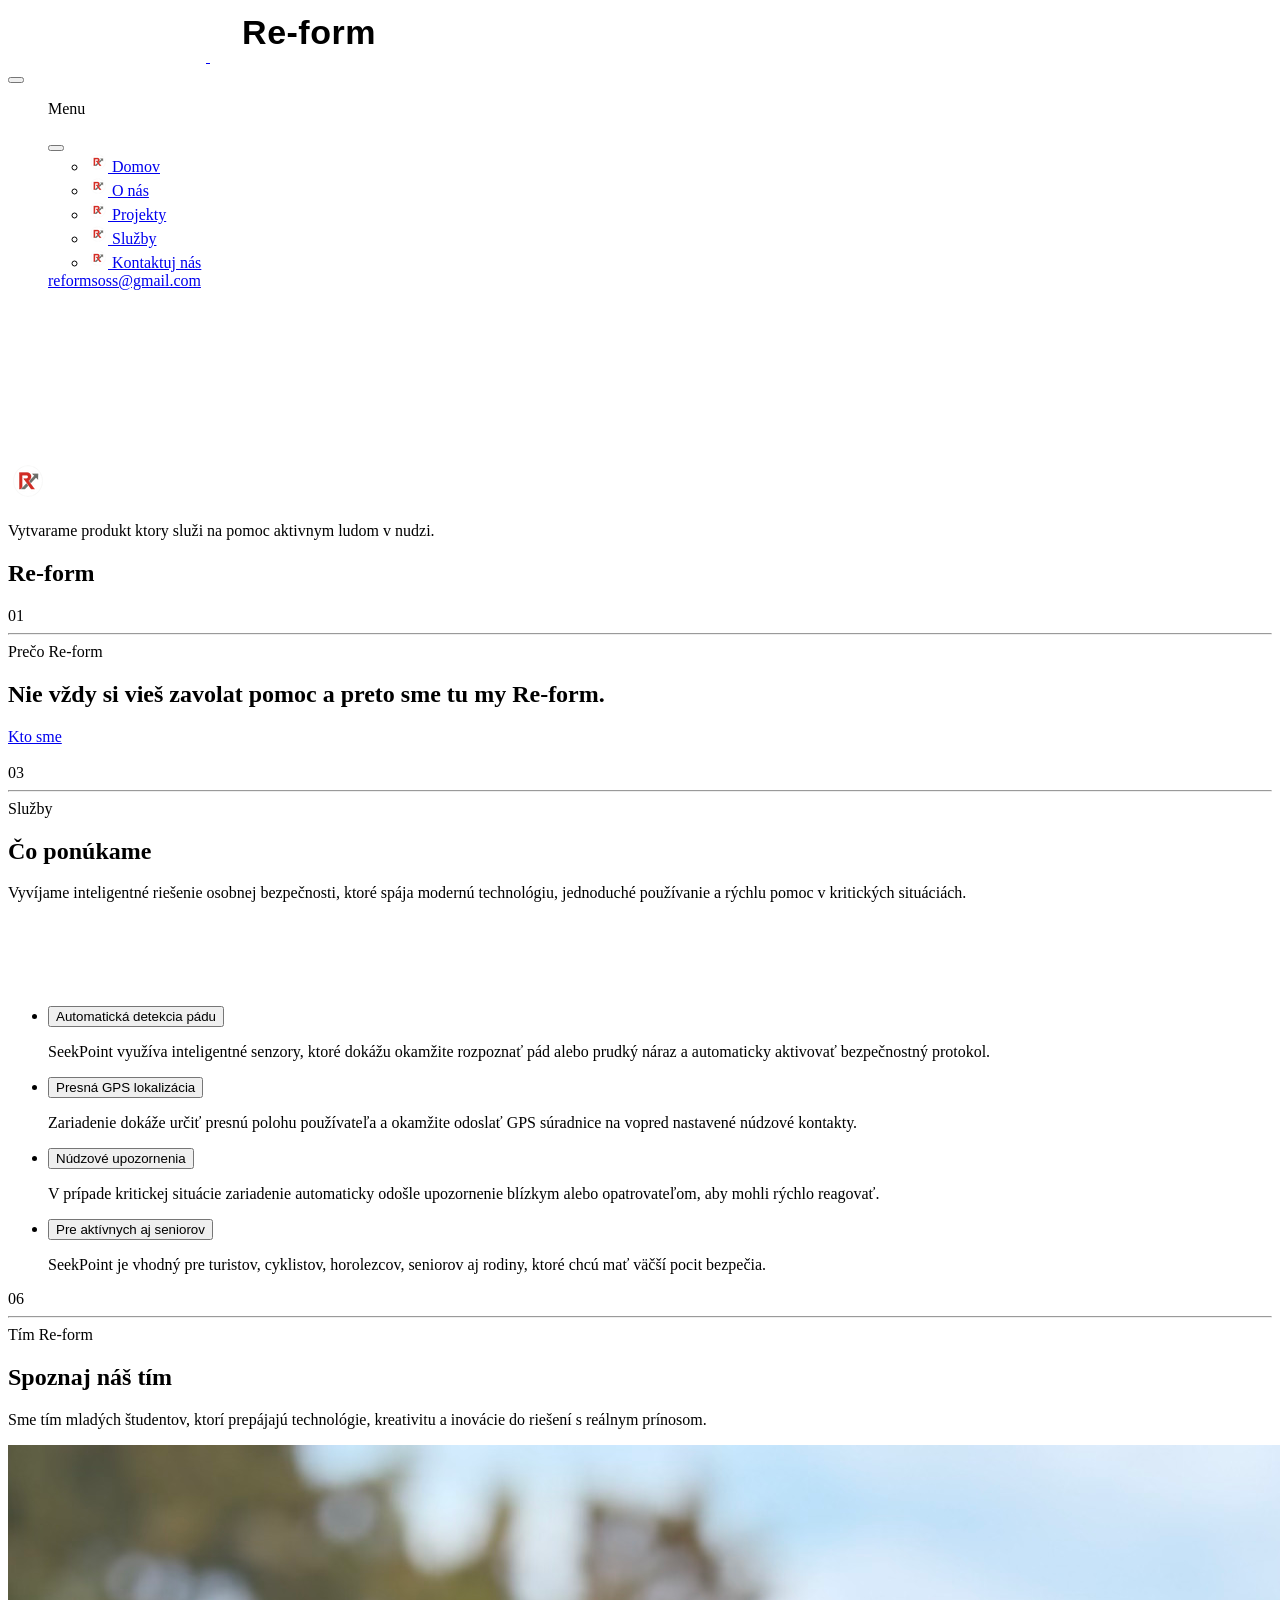
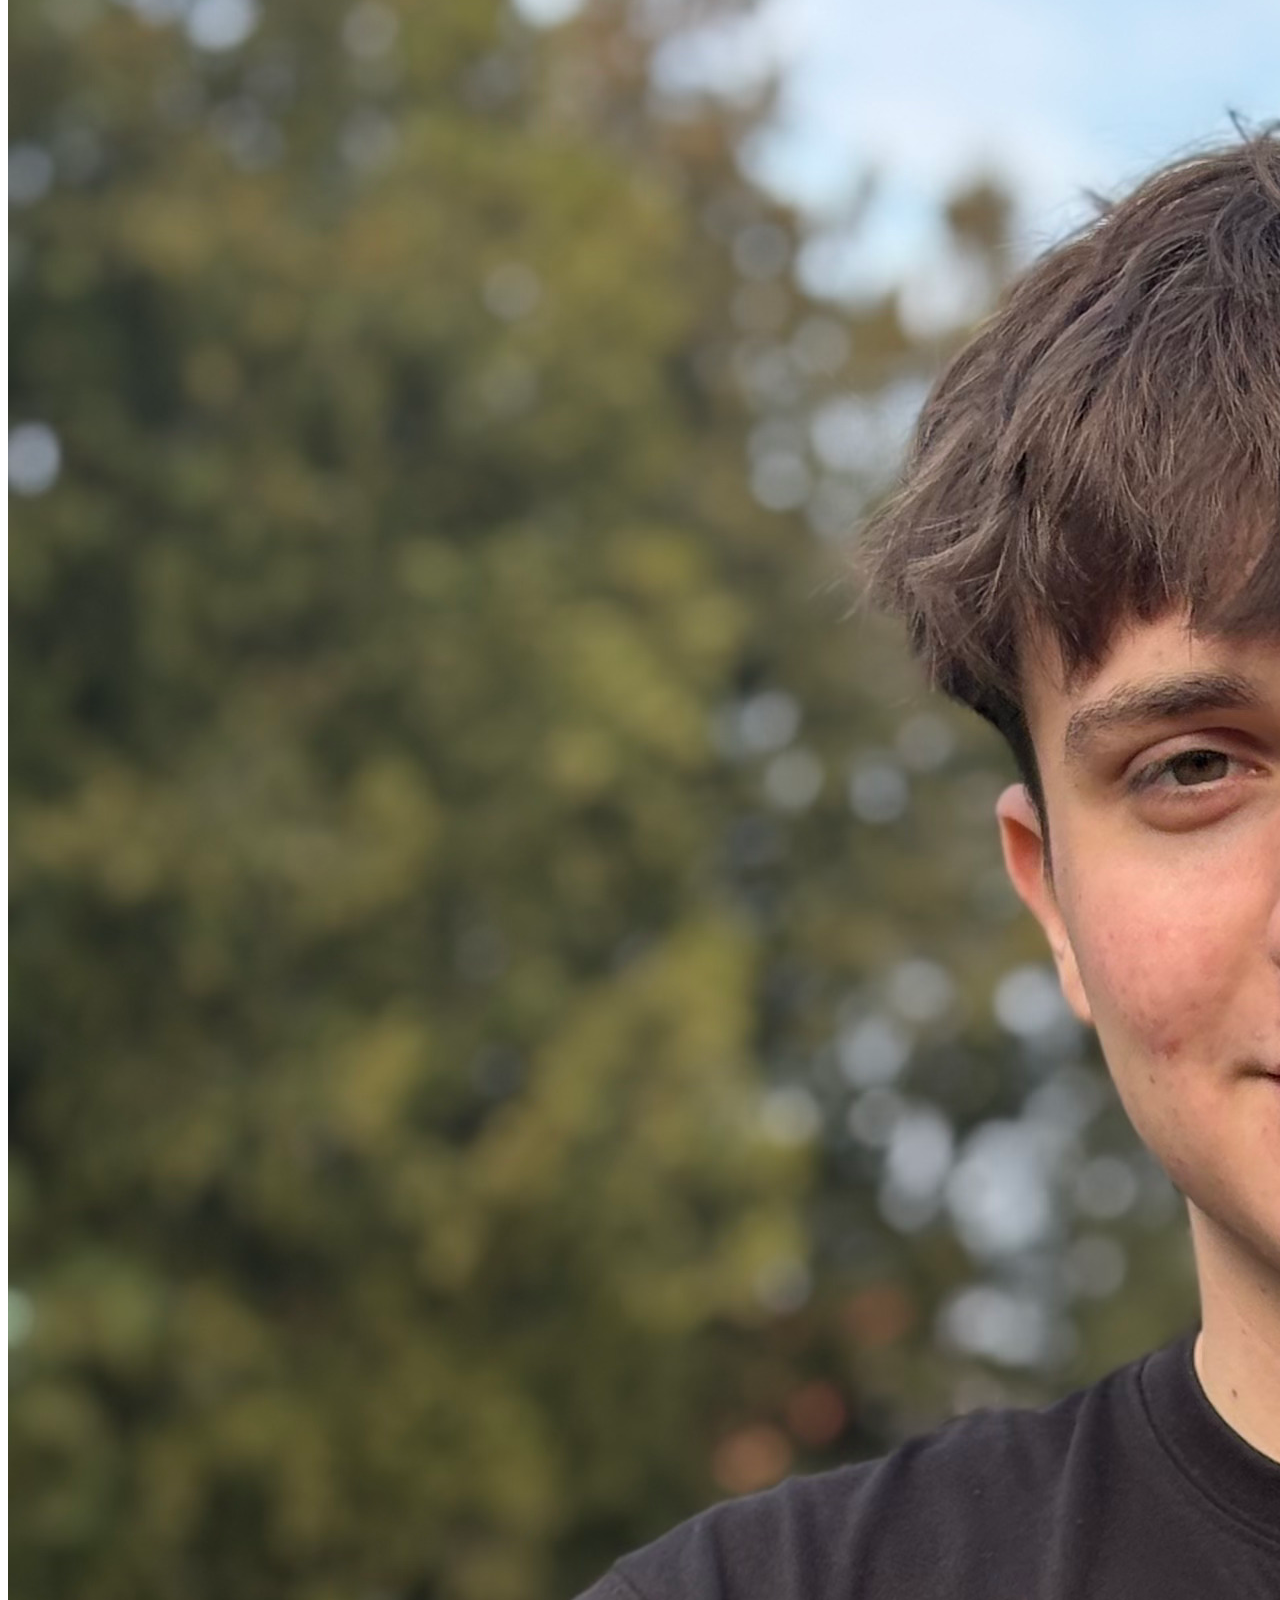
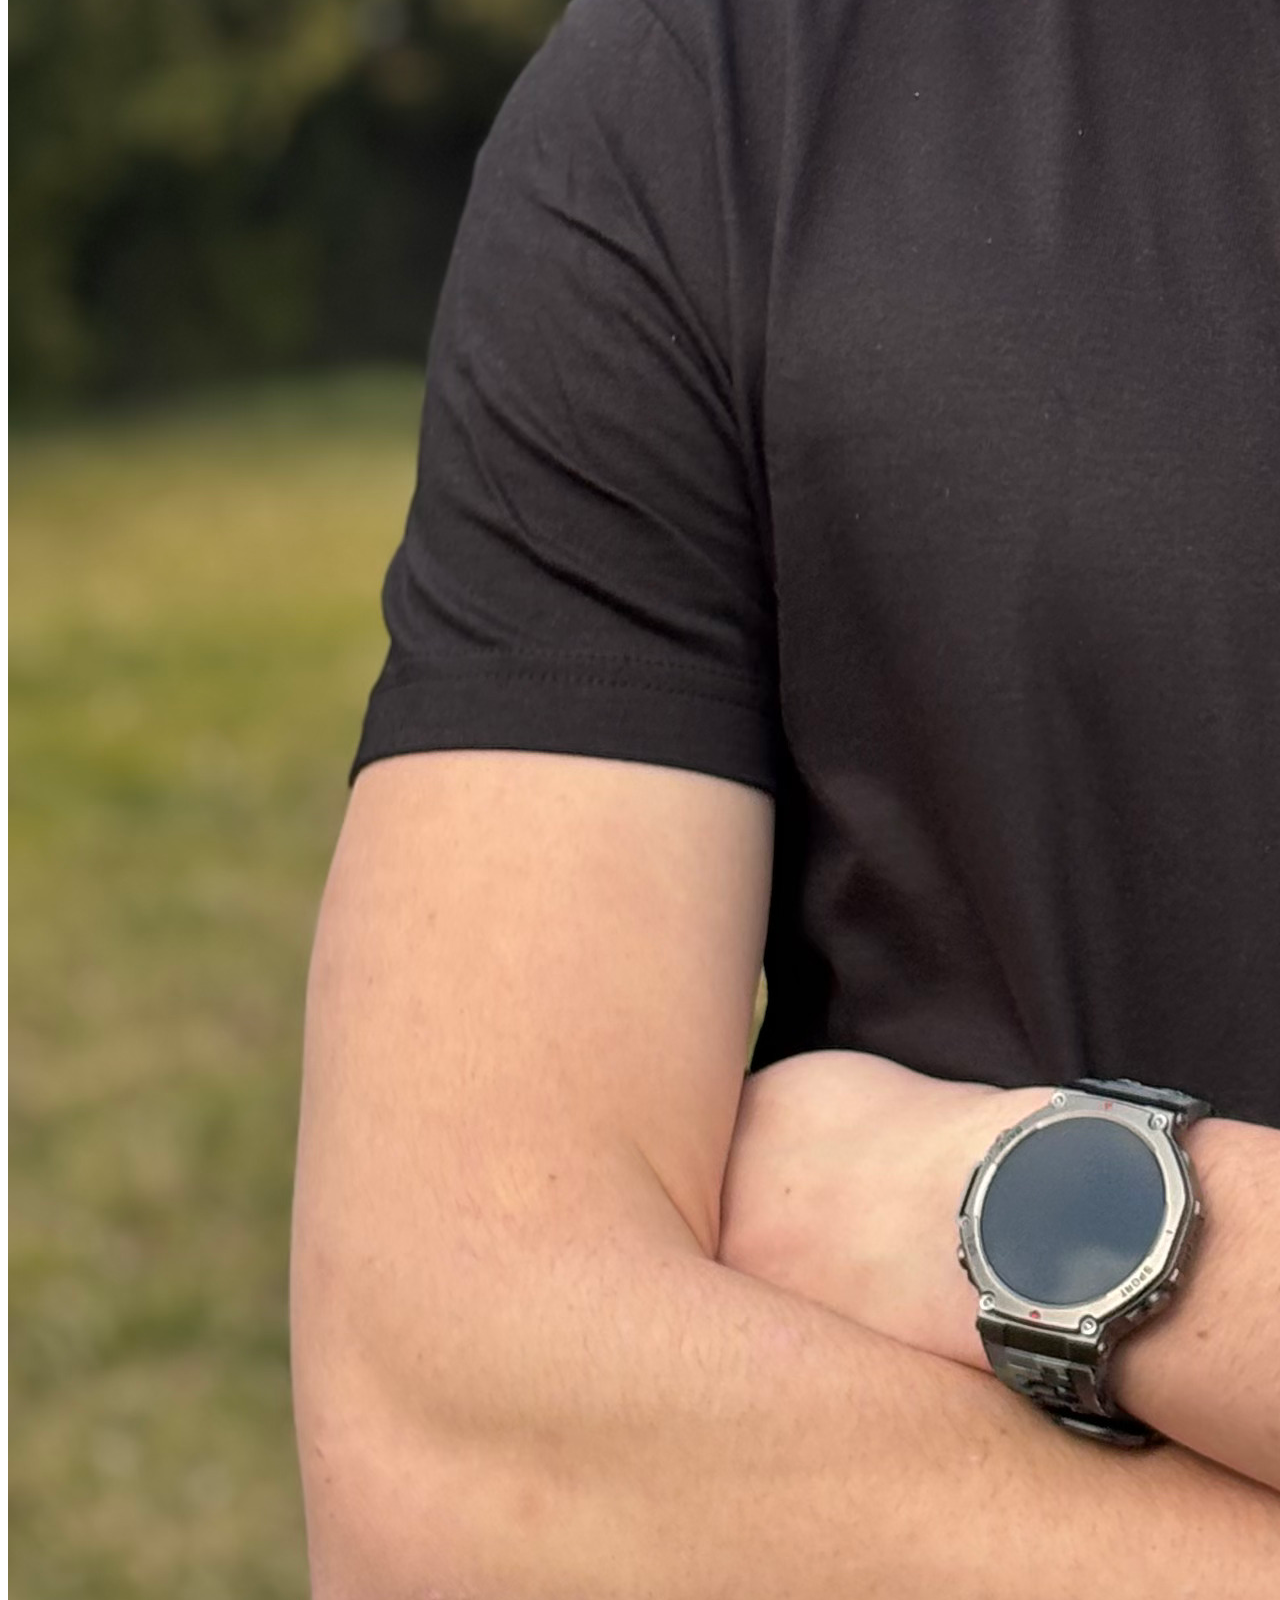
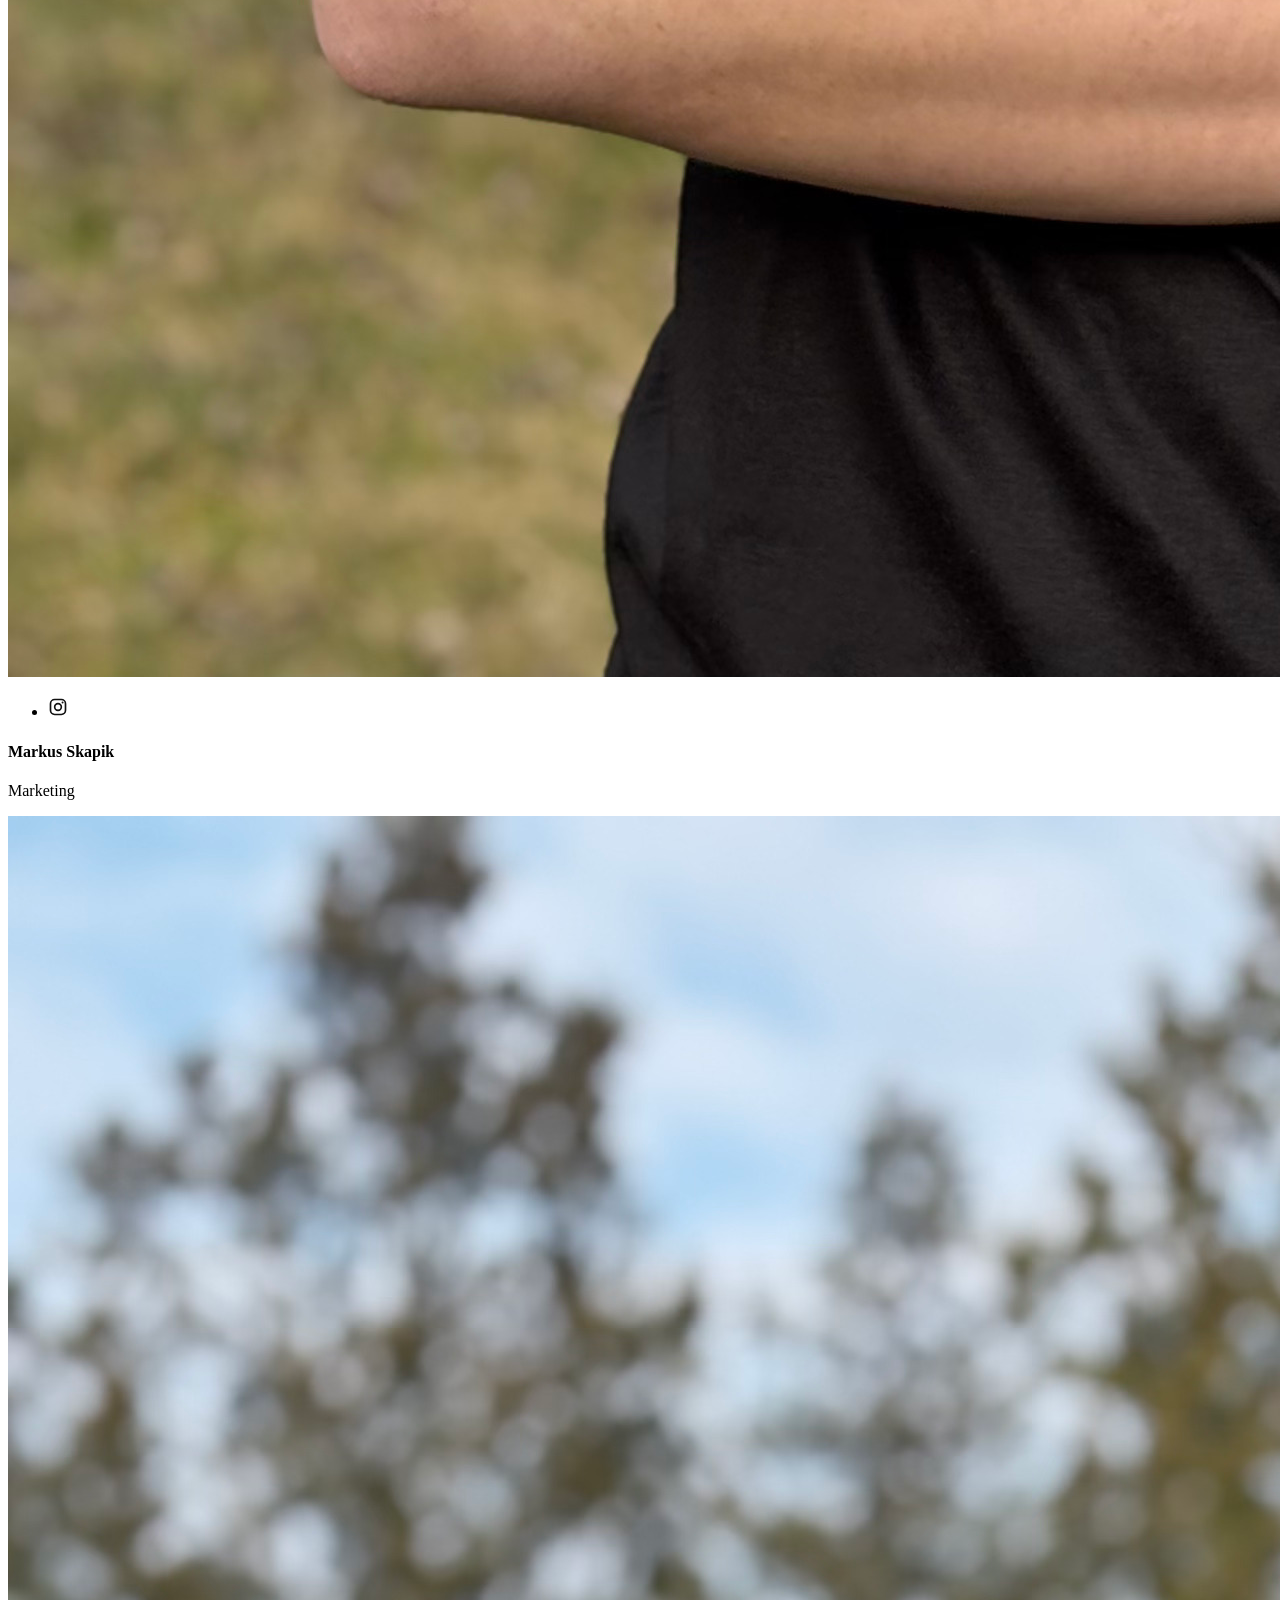
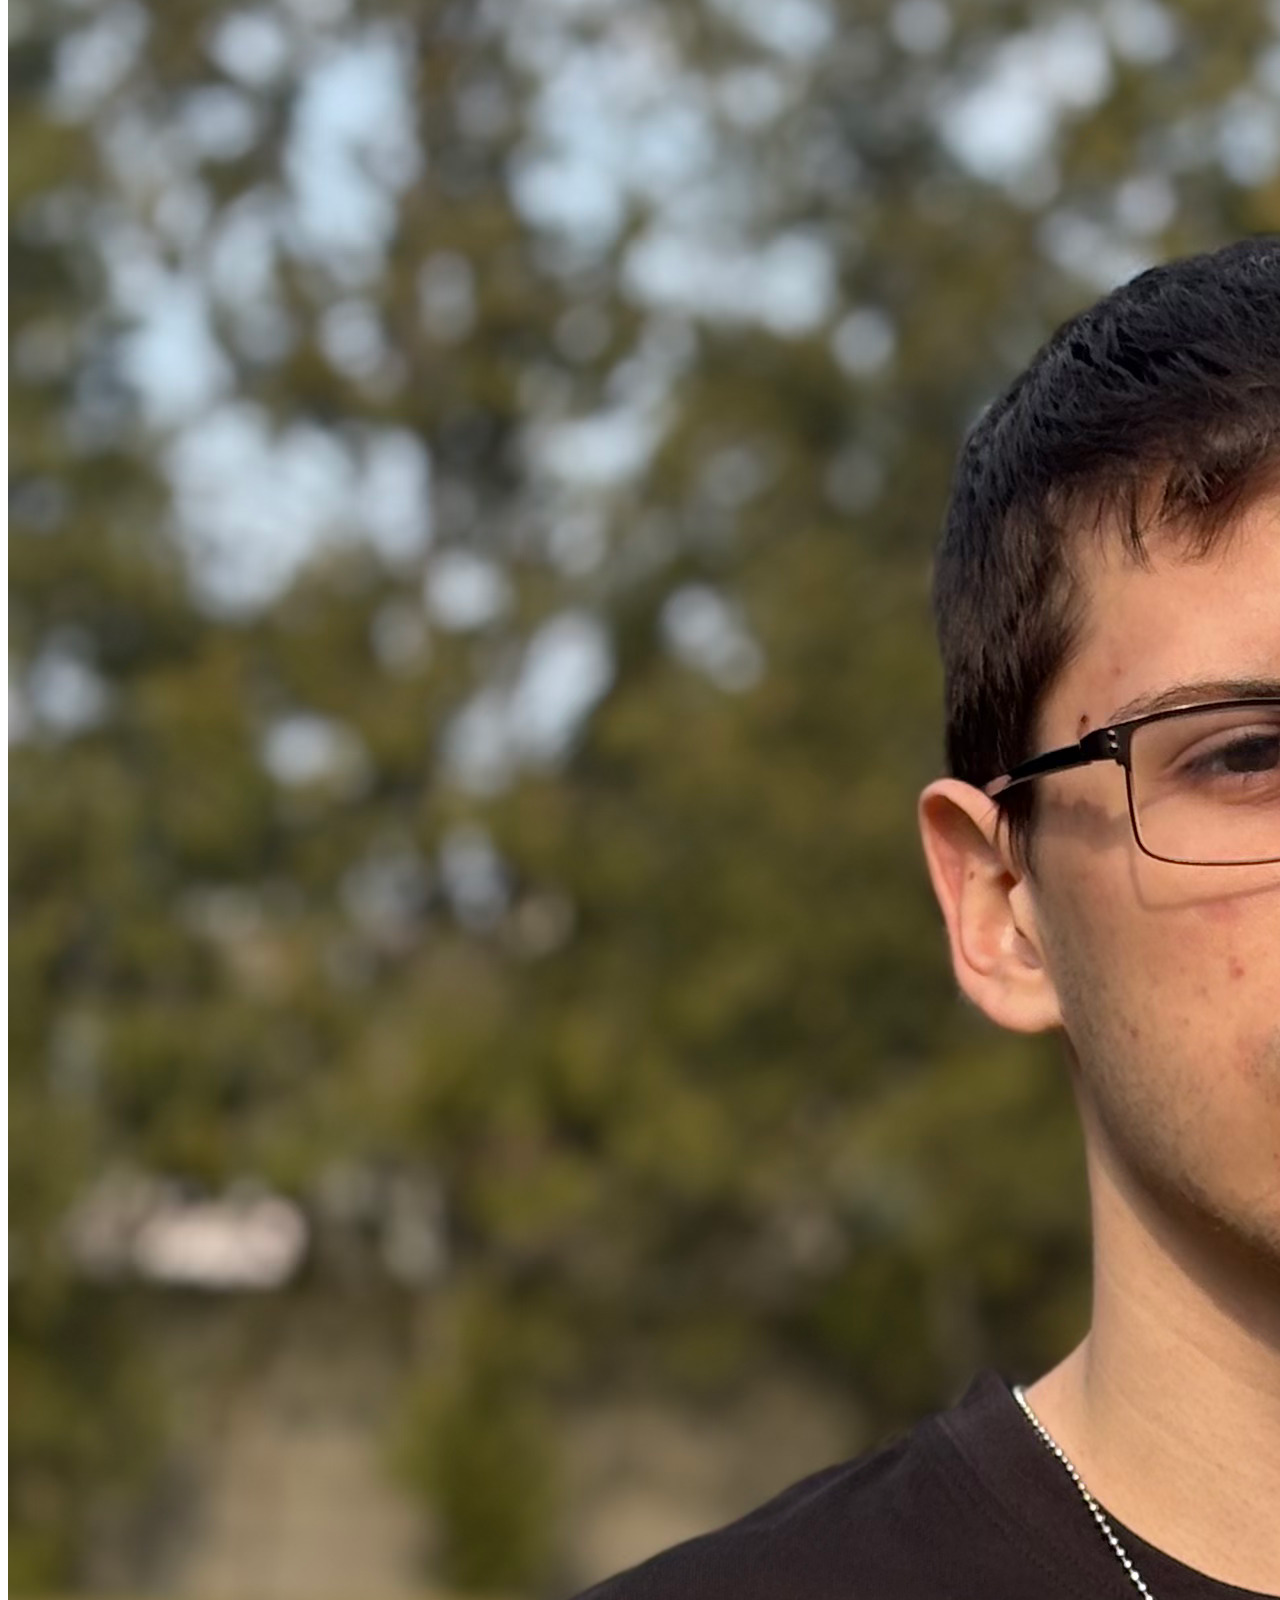
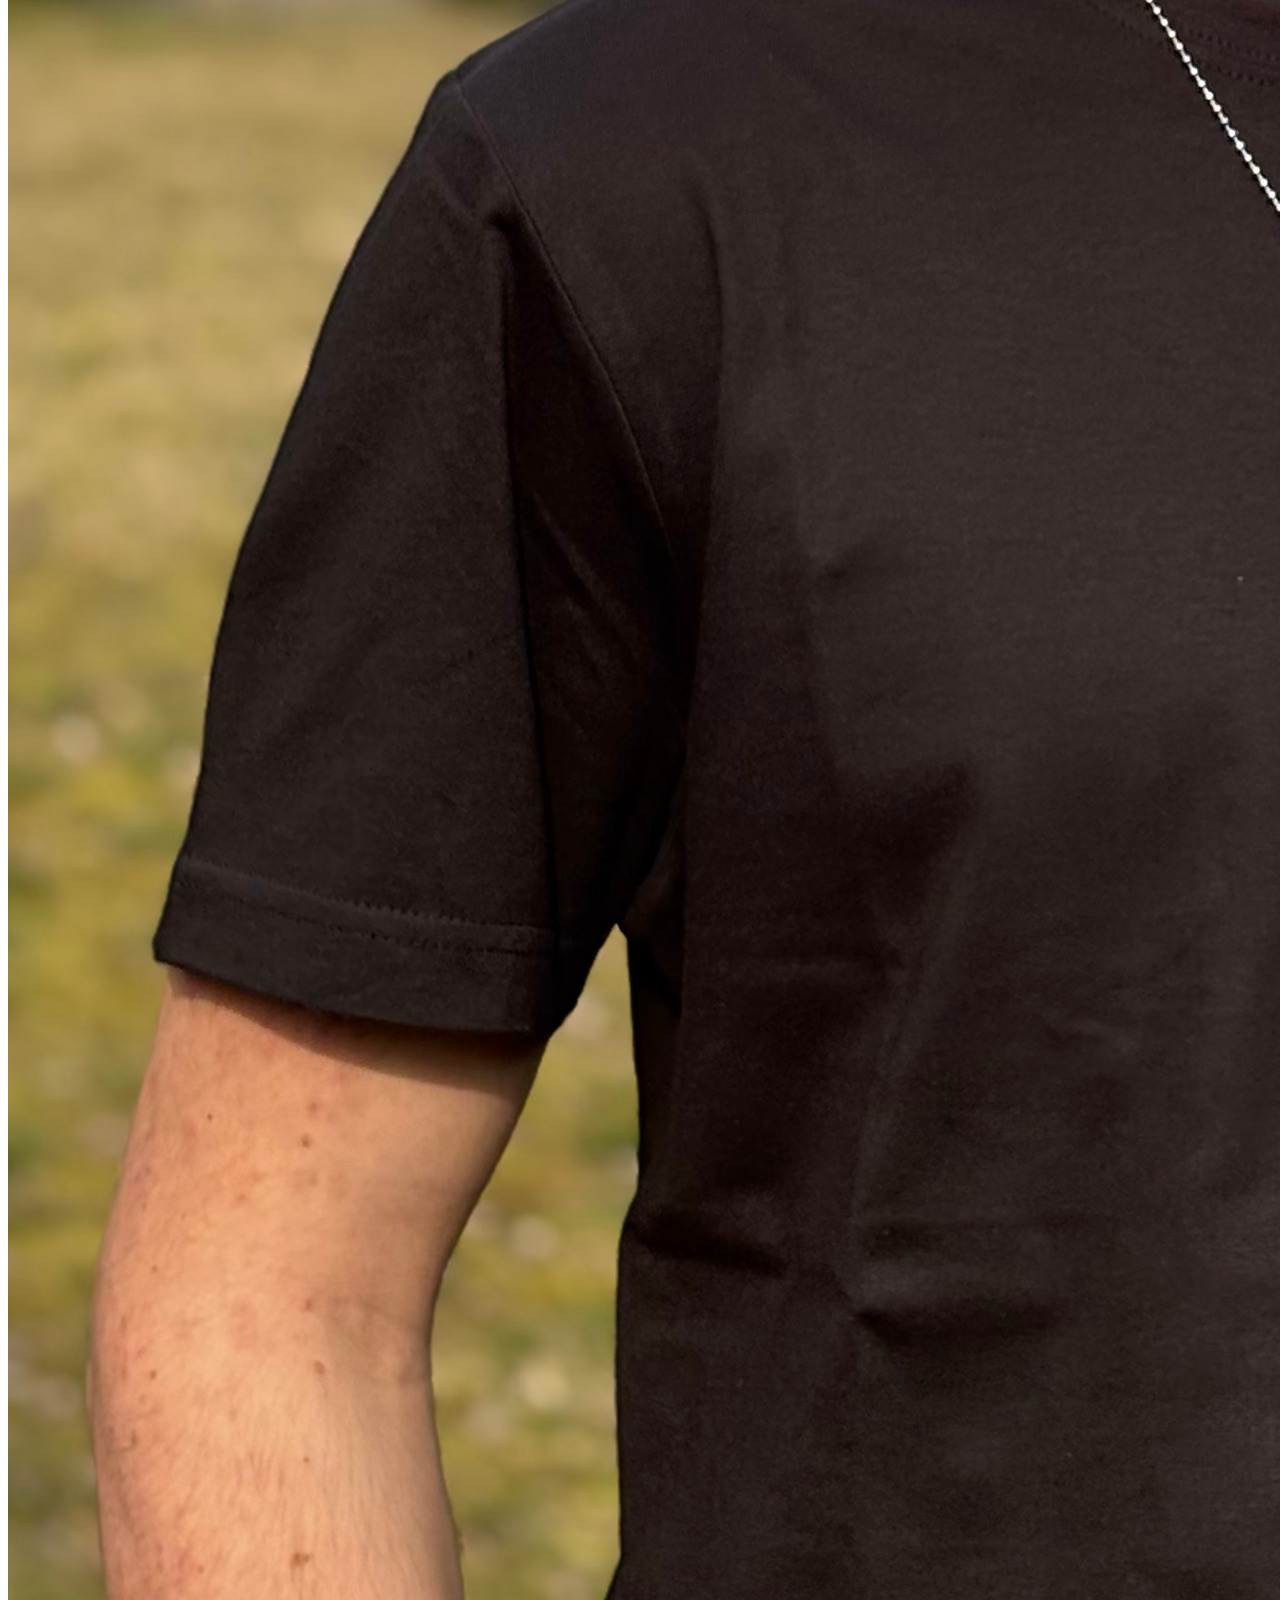
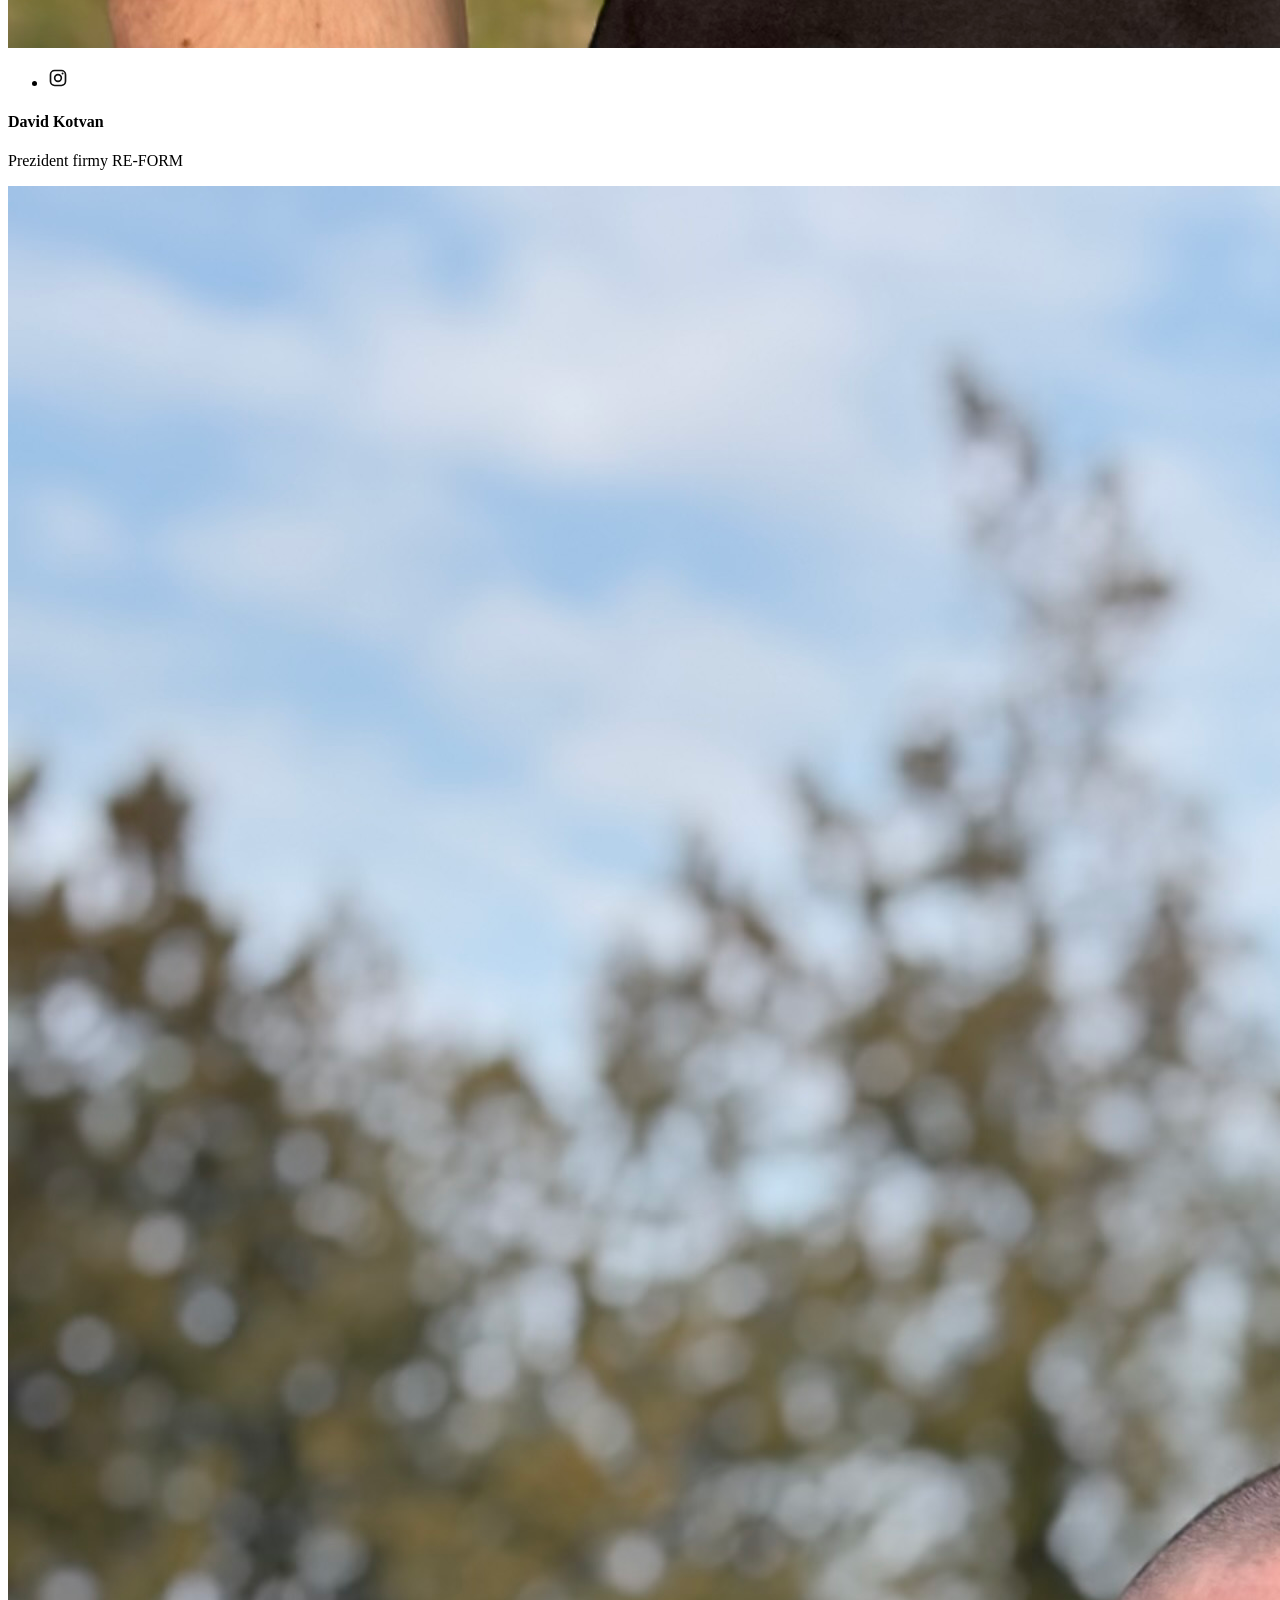
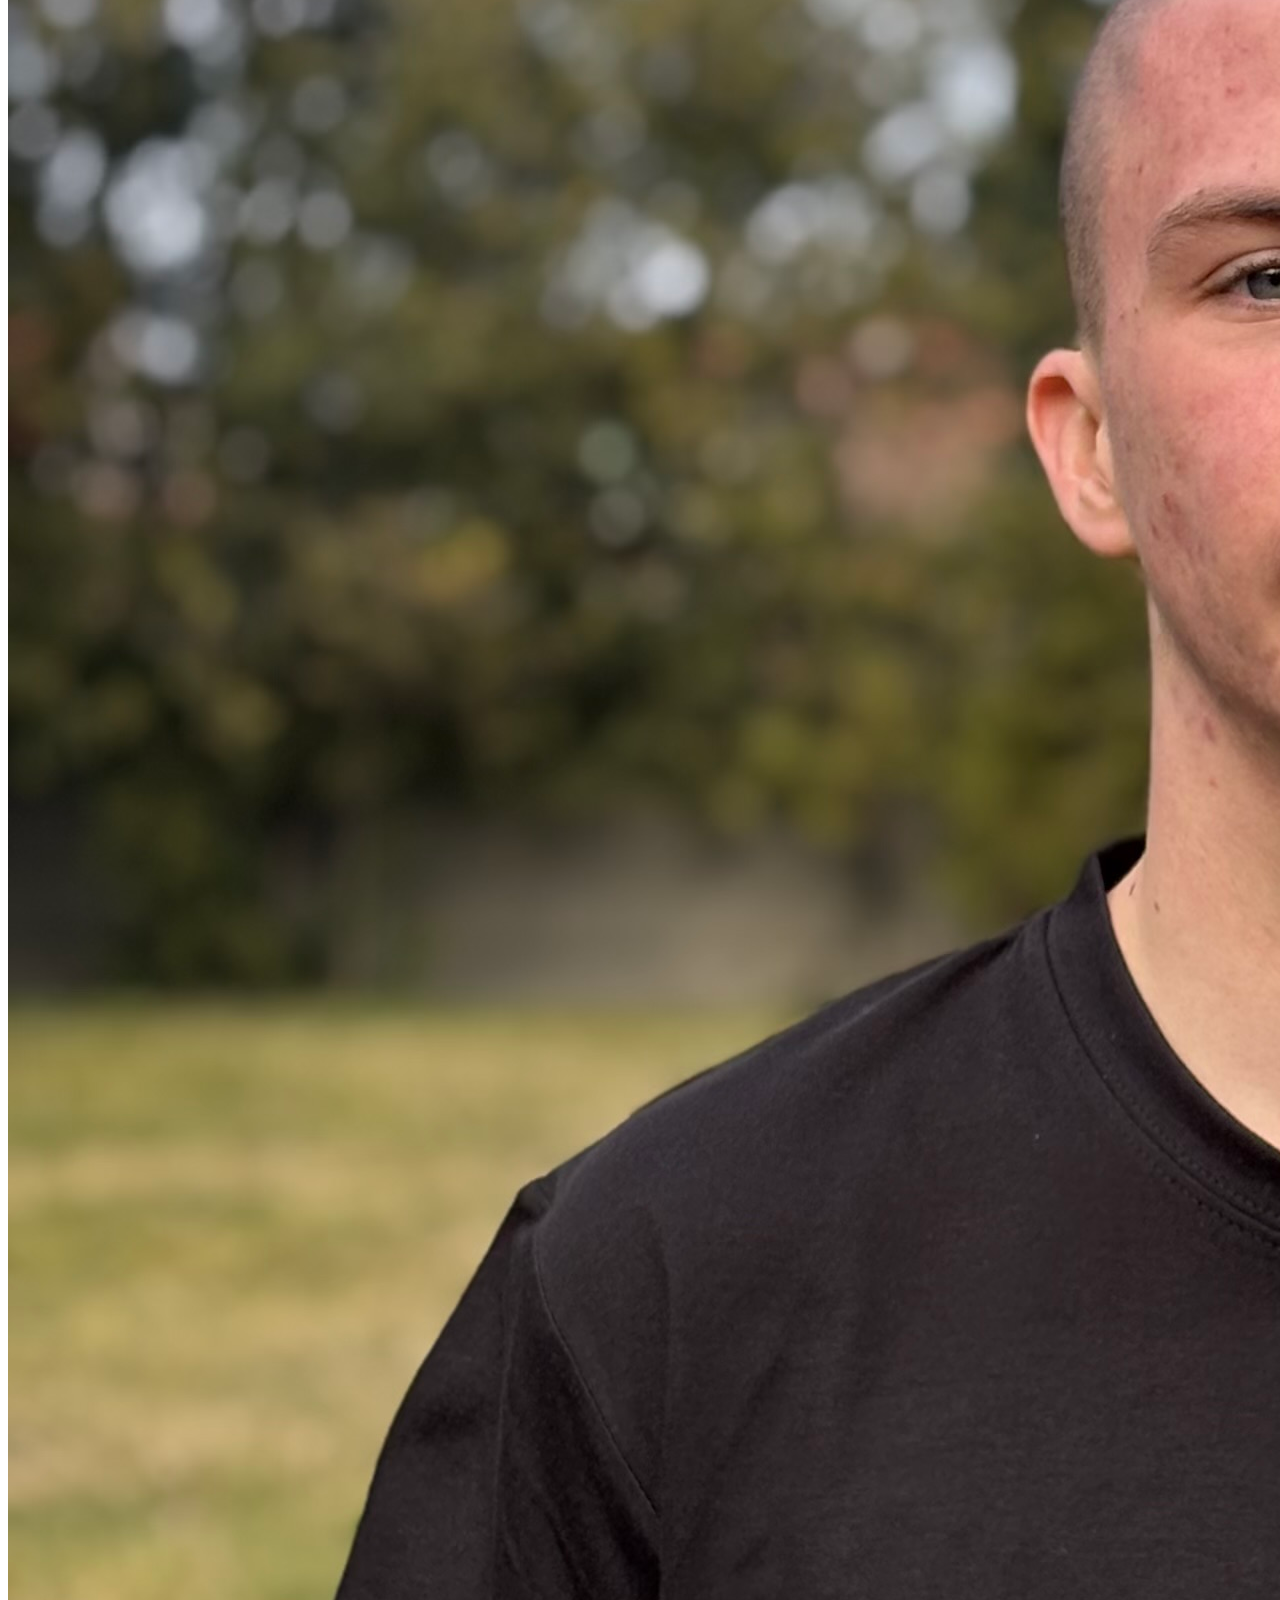
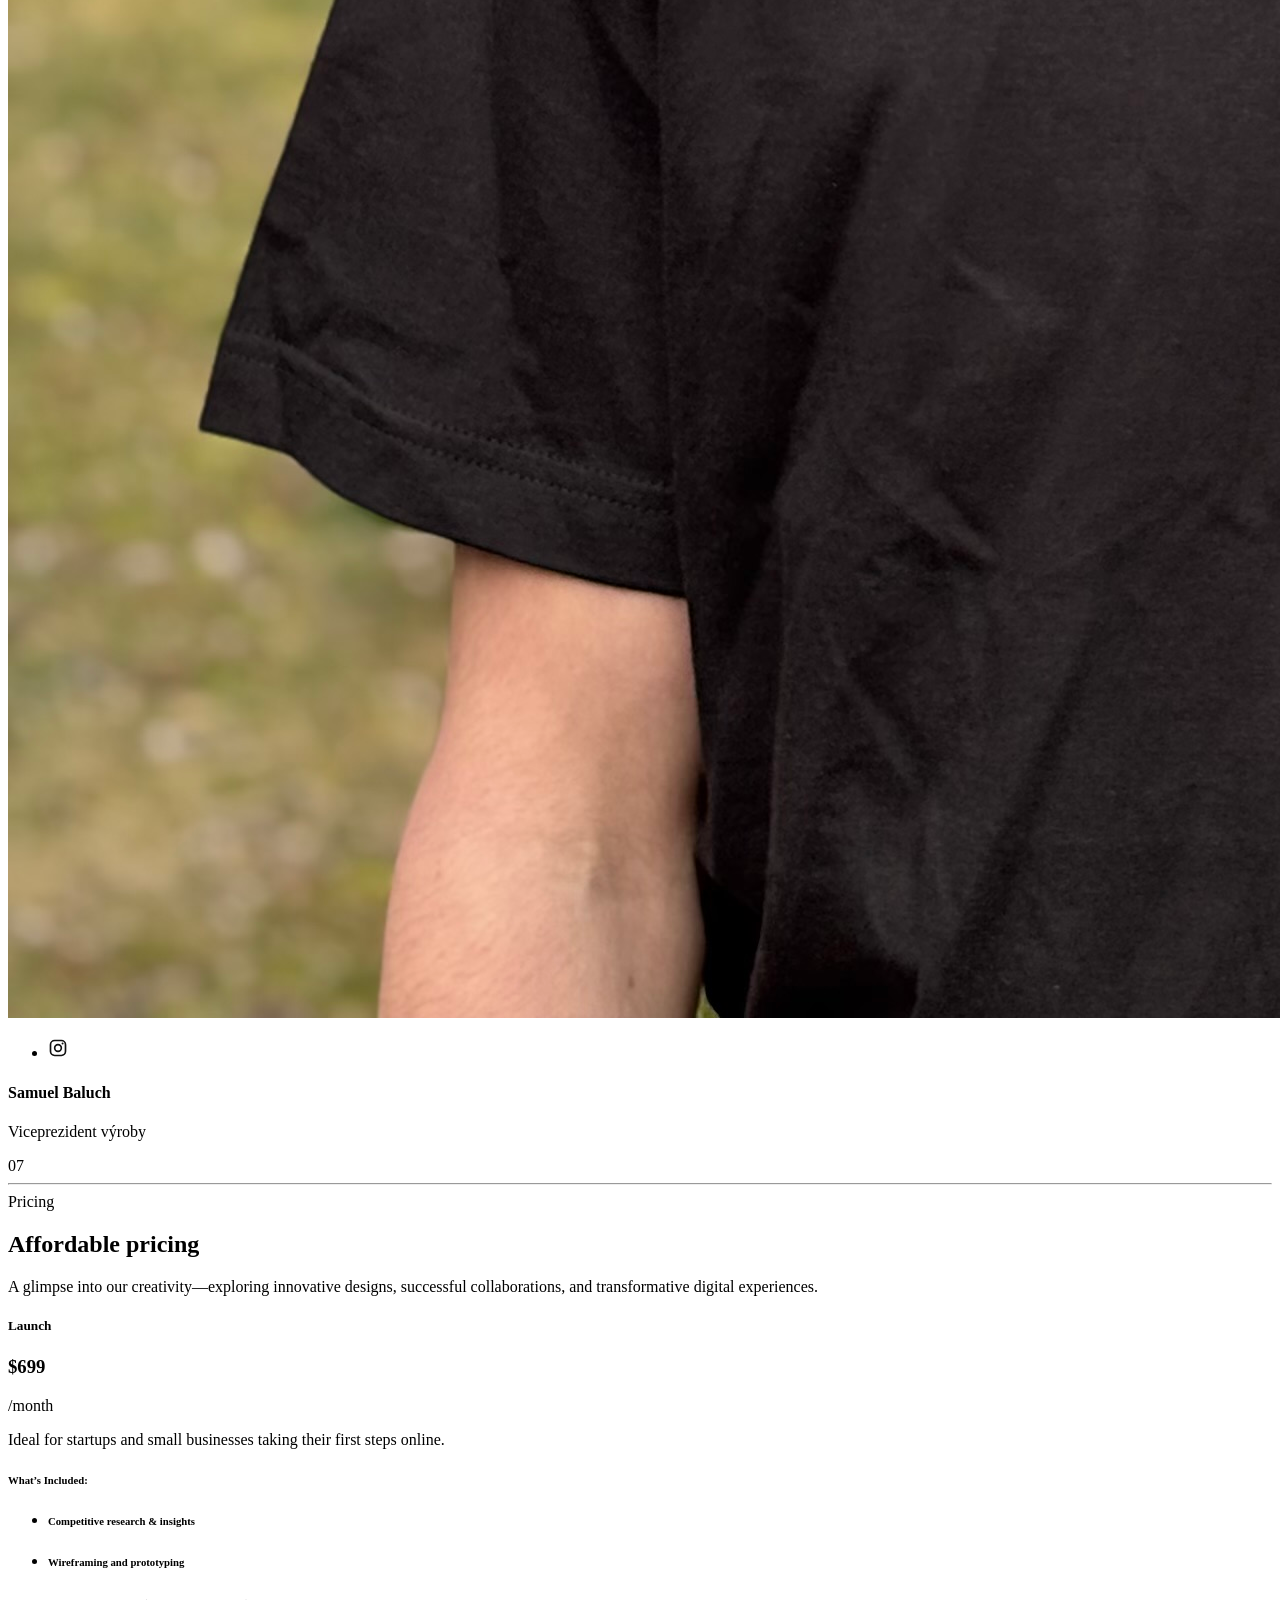
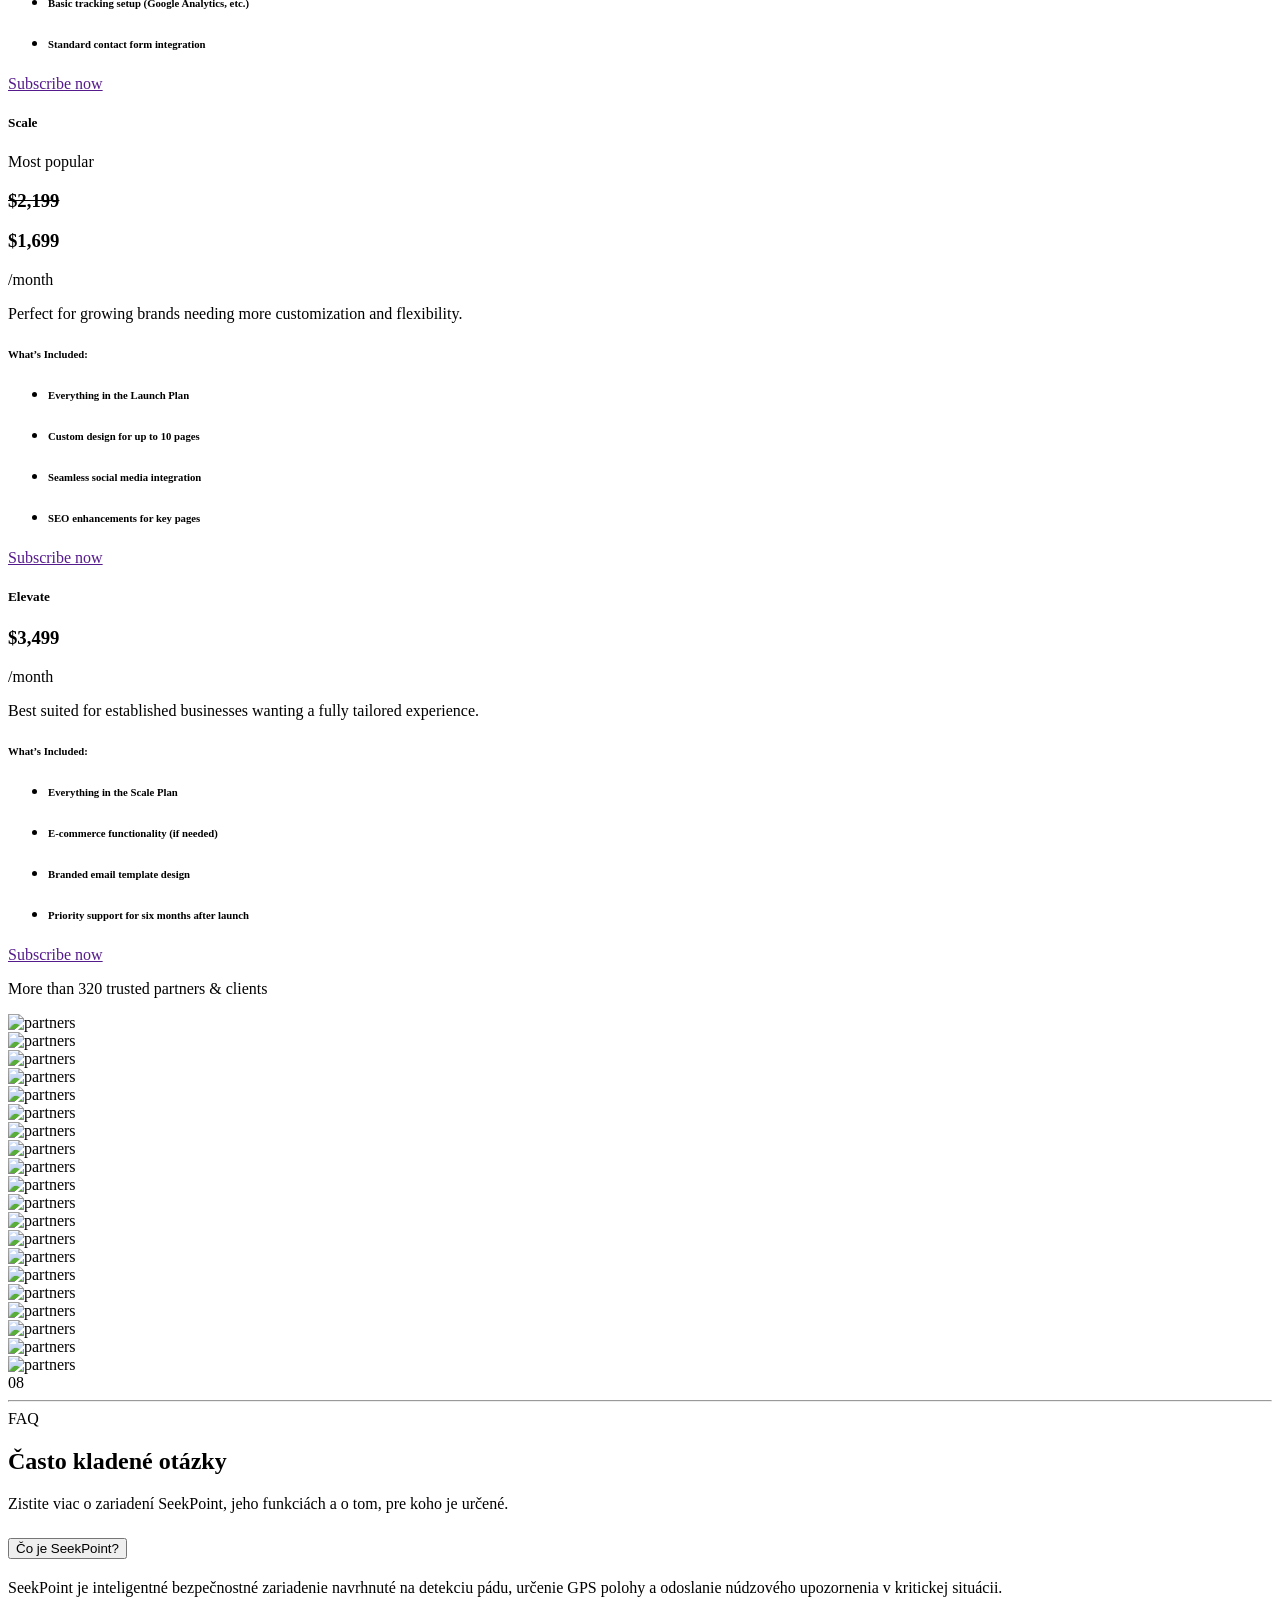
==== commit e802b133: "Update index.html" ====
--- a/html/index.html
+++ b/html/index.html
@@ -12,84 +12,131 @@
 </head>
 <body>
 
-  <!-- Header -->
-  <header class="header border-4 border-primary border-top position-fixed start-0 top-0 w-100">
-    <div class="container">
-      <div class="header-wrapper d-flex align-items-center justify-content-between">
-        <div class="logo">
-          <a href="index.html" class="logo-white">
-            <img src="../assets/images/logos/logo-white.svg" alt="logo" class="img-fluid">
-          </a>
-          <a href="index.html" class="logo-dark">
-            <img src="../assets/images/logos/logo-dark.svg" alt="logo" class="img-fluid">
-          </a>
-        </div>
-        <div class="d-flex align-items-center gap-4">
-
-          <div class="btn-group">
-            <button
-              class="btn btn-secondary toggle-menu round-45 p-2 d-flex align-items-center justify-content-center bg-white rounded-circle"
-              type="button" data-bs-toggle="dropdown" data-bs-auto-close="true" aria-expanded="false">
-              <iconify-icon icon="solar:hamburger-menu-line-duotone" class="menu-icon fs-8 text-dark"></iconify-icon>
-            </button>
-            <ul class="dropdown-menu dropdown-menu-end p-4">
-              <div class="d-flex flex-column gap-6">
-                <div class="hstack justify-content-between border-bottom pb-6">
-                  <p class="mb-0 fs-5 text-dark">Menu</p>
-                  <button type="button" class="btn-close opacity-75" aria-label="Close"></button>
-                </div>
-                <div class="d-flex flex-column gap-3">
-                  <ul class="header-menu list-unstyled mb-0 d-flex flex-column gap-2">
-                    <li class="header-item">
-                      <a href="index.html" aria-current="true"
-                        class="header-link active hstack gap-2 fs-7 fw-bold text-dark"><img
-                          src="../assets/images/svgs/secondary-leaf.svg" alt="" width="20" height="20"
-                          class="img-fluid animate-spin"Domov</a>
-                    </li>
-                    <li class="header-item">
-                      <a href="about-us.html" class="header-link hstack gap-2 fs-7 fw-bold text-dark"><img
-                          src="../assets/images/svgs/secondary-leaf.svg" alt="" width="20" height="20"
-                          class="img-fluid animate-spin">O nás</a>
-                    </li>
-                    <li class="header-item">
-                      <a href="projects.html" class="header-link hstack gap-2 fs-7 fw-bold text-dark"><img
-                          src="../assets/images/svgs/secondary-leaf.svg" alt="" width="20" height="20"
-                          class="img-fluid animate-spin">Projekty</a>
-                    </li>
-                    <li class="header-item">
-                      <a href="blog.html" class="header-link hstack gap-2 fs-7 fw-bold text-dark"><img
-                          src="../assets/images/svgs/secondary-leaf.svg" alt="" width="20" height="20"
-                          class="img-fluid animate-spin">Blog</a>
-                    </li>
-                    <li class="header-item">
-                      <a href="index.html" class="header-link hstack gap-2 fs-7 fw-bold text-dark"><img
-                          src="../assets/images/svgs/secondary-leaf.svg" alt="" width="20" height="20"
-                          class="img-fluid animate-spin">Services</a>
-                    </li>
-                    <li class="header-item">
-                      <a href="contact.html" class="header-link hstack gap-2 fs-7 fw-bold text-dark"><img
-                          src="../assets/images/svgs/secondary-leaf.svg" alt="" width="20" height="20"
-                          class="img-fluid animate-spin">Kontakt</a>
-                    </li>
-                    <li class="header-item">
-                      <a href="index.html" class="header-link hstack gap-2 fs-7 fw-bold text-dark"><img
-                          src="../assets/images/svgs/secondary-leaf.svg" alt="" width="20" height="20"
-                          class="img-fluid animate-spin">Docs</a>
-                    </li>
-                  </ul>  
-                  <a class="header-link hstack gap-2 fs-8 fw-bold text-dark" href="mailto:reformsoss@gmail.com">reformsoss@gmail.com</a>
-                  </div>
-                </div>
-                <div>
-                
-                </div>
-              </div>
-            </ul>
-          </div>
-        </div>
-      </div>
+ <!-- Header -->
+<header class="header border-4 border-primary border-top position-fixed start-0 top-0 w-100">
+  <div class="container">
+    <div class="header-wrapper d-flex align-items-center justify-content-between">
+
+      <div class="logo">
+        <a href="index.html" class="logo-white">
+          <img src="../assets/images/logos/logo-white.svg" alt="logo" class="img-fluid">
+        </a>
+        <a href="index.html" class="logo-dark">
+          <img src="../assets/images/logos/logo-dark.svg" alt="logo" class="img-fluid">
+        </a>
+      </div>
+
+      <div class="d-flex align-items-center gap-4">
+
+        <div class="btn-group">
+          <button
+            class="btn btn-secondary toggle-menu round-45 p-2 d-flex align-items-center justify-content-center bg-white rounded-circle"
+            type="button"
+            data-bs-toggle="dropdown"
+            data-bs-auto-close="true"
+            aria-expanded="false">
+
+            <iconify-icon icon="solar:hamburger-menu-line-duotone" class="menu-icon fs-8 text-dark"></iconify-icon>
+
+          </button>
+
+          <ul class="dropdown-menu dropdown-menu-end p-4">
+
+            <div class="d-flex flex-column gap-6">
+
+              <div class="hstack justify-content-between border-bottom pb-6">
+                <p class="mb-0 fs-5 text-dark">Menu</p>
+                <button type="button" class="btn-close opacity-75" aria-label="Close"></button>
+              </div>
+
+              <div class="d-flex flex-column gap-3">
+
+                <ul class="header-menu list-unstyled mb-0 d-flex flex-column gap-2">
+
+                  <li class="header-item">
+                    <a href="index.html"
+                       class="header-link active hstack gap-2 fs-7 fw-bold text-dark">
+
+                      <img src="../assets/images/svgs/secondary-leaf.svg"
+                           width="20"
+                           height="20"
+                           class="img-fluid animate-spin">
+
+                      Domov
+                    </a>
+                  </li>
+
+                  <li class="header-item">
+                    <a href="about-us.html"
+                       class="header-link hstack gap-2 fs-7 fw-bold text-dark">
+
+                      <img src="../assets/images/svgs/secondary-leaf.svg"
+                           width="20"
+                           height="20"
+                           class="img-fluid animate-spin">
+
+                      O nás
+                    </a>
+                  </li>
+
+                  <li class="header-item">
+                    <a href="projects.html"
+                       class="header-link hstack gap-2 fs-7 fw-bold text-dark">
+
+                      <img src="../assets/images/svgs/secondary-leaf.svg"
+                           width="20"
+                           height="20"
+                           class="img-fluid animate-spin">
+
+                      Projekty
+                    </a>
+                  </li>
+
+                  <li class="header-item">
+                    <a href="#services"
+                       class="header-link hstack gap-2 fs-7 fw-bold text-dark">
+
+                      <img src="../assets/images/svgs/secondary-leaf.svg"
+                           width="20"
+                           height="20"
+                           class="img-fluid animate-spin">
+
+                      Služby
+                    </a>
+                  </li>
+
+                  <li class="header-item">
+                    <a href="contact.html"
+                       class="header-link hstack gap-2 fs-7 fw-bold text-dark">
+
+                      <img src="../assets/images/svgs/secondary-leaf.svg"
+                           width="20"
+                           height="20"
+                           class="img-fluid animate-spin">
+
+                      Kontaktuj nás
+                    </a>
+                  </li>
+
+                </ul>
+
+                <a class="header-link hstack gap-2 fs-8 fw-bold text-dark"
+                   href="mailto:reformsoss@gmail.com">
+                  reformsoss@gmail.com
+                </a>
+
+              </div>
+
+            </div>
+
+          </ul>
+        </div>
+
+      </div>
+
     </div>
-  </header>
+  </div>
+</header>
 
   <!--  Page Wrapper -->
   <div class="page-wrapper overflow-hidden">
@@ -394,7 +441,7 @@
   </div>
 </section>
 
-   <!-- Meet our team Section -->
+<!-- Meet our team Section -->
 <section class="meet-our-team py-5 py-lg-11 py-xl-12">
   <div class="container">
     <div class="d-flex flex-column gap-5 gap-xl-11">
@@ -412,7 +459,7 @@
 
             <hr class="border-line bg-white">
 
-            <span class="badge text-bg-dark">Tým Re-form</span>
+            <span class="badge text-bg-dark">Tím Re-form</span>
           </div>
         </div>
 
@@ -427,10 +474,8 @@
                 <h2 class="mb-0">Spoznaj náš tím</h2>
 
                 <p class="fs-5 mb-0 text-opacity-70">
-                  <p class="fs-5 mb-0 text-opacity-70">
-                    Sme tím mladých študentov, ktorí prepájajú technológie
-                    kreativitu a inovácie do riešení s reálnym prínosom.
-                </p>
+                  Sme tím mladých študentov, ktorí prepájajú technológie,
+                  kreativitu a inovácie do riešení s reálnym prínosom.
                 </p>
 
               </div>
@@ -454,25 +499,13 @@
 
               <div class="meet-team-overlay p-7 d-flex flex-column justify-content-end">
                 <ul class="social list-unstyled mb-0 hstack gap-2 justify-content-end">
-
                   <li>
-                    <a href="#" class="btn bg-white p-2 round-45 rounded-circle hstack justify-content-center">
-                      <img src="../assets/images/svgs/icon-twitter.svg" alt="twitter">
+                    <a href="https://www.instagram.com/markusskapik/" target="_blank" rel="noopener noreferrer"
+                      class="btn bg-white p-2 round-45 rounded-circle hstack justify-content-center"
+                      aria-label="Instagram Markus Skapik">
+                      <img src="../assets/images/svgs/icon-instagram.svg" alt="instagram">
                     </a>
                   </li>
-
-                  <li>
-                    <a href="#" class="btn bg-white p-2 round-45 rounded-circle hstack justify-content-center">
-                      <img src="../assets/images/svgs/icon-be.svg" alt="behance">
-                    </a>
-                  </li>
-
-                  <li>
-                    <a href="#" class="btn bg-white p-2 round-45 rounded-circle hstack justify-content-center">
-                      <img src="../assets/images/svgs/icon-linkedin.svg" alt="linkedin">
-                    </a>
-                  </li>
-
                 </ul>
               </div>
             </div>
@@ -497,25 +530,13 @@
 
               <div class="meet-team-overlay p-7 d-flex flex-column justify-content-end">
                 <ul class="social list-unstyled mb-0 hstack gap-2 justify-content-end">
-
                   <li>
-                    <a href="#" class="btn bg-white p-2 round-45 rounded-circle hstack justify-content-center">
-                      <img src="../assets/images/svgs/icon-twitter.svg" alt="twitter">
+                    <a href="https://www.instagram.com/_tehlicka_/" target="_blank" rel="noopener noreferrer"
+                      class="btn bg-white p-2 round-45 rounded-circle hstack justify-content-center"
+                      aria-label="Instagram David Kotvan">
+                      <img src="../assets/images/svgs/icon-instagram.svg" alt="instagram">
                     </a>
                   </li>
-
-                  <li>
-                    <a href="#" class="btn bg-white p-2 round-45 rounded-circle hstack justify-content-center">
-                      <img src="../assets/images/svgs/icon-be.svg" alt="behance">
-                    </a>
-                  </li>
-
-                  <li>
-                    <a href="#" class="btn bg-white p-2 round-45 rounded-circle hstack justify-content-center">
-                      <img src="../assets/images/svgs/icon-linkedin.svg" alt="linkedin">
-                    </a>
-                  </li>
-
                 </ul>
               </div>
             </div>
@@ -540,25 +561,13 @@
 
               <div class="meet-team-overlay p-7 d-flex flex-column justify-content-end">
                 <ul class="social list-unstyled mb-0 hstack gap-2 justify-content-end">
-
                   <li>
-                    <a href="#" class="btn bg-white p-2 round-45 rounded-circle hstack justify-content-center">
-                      <img src="../assets/images/svgs/icon-twitter.svg" alt="twitter">
+                    <a href="https://www.instagram.com/_samuel.baluch/" target="_blank" rel="noopener noreferrer"
+                      class="btn bg-white p-2 round-45 rounded-circle hstack justify-content-center"
+                      aria-label="Instagram Samuel Baluch">
+                      <img src="../assets/images/svgs/icon-instagram.svg" alt="instagram">
                     </a>
                   </li>
-
-                  <li>
-                    <a href="#" class="btn bg-white p-2 round-45 rounded-circle hstack justify-content-center">
-                      <img src="../assets/images/svgs/icon-be.svg" alt="behance">
-                    </a>
-                  </li>
-
-                  <li>
-                    <a href="#" class="btn bg-white p-2 round-45 rounded-circle hstack justify-content-center">
-                      <img src="../assets/images/svgs/icon-linkedin.svg" alt="linkedin">
-                    </a>
-                  </li>
-
                 </ul>
               </div>
             </div>
@@ -1089,7 +1098,7 @@
           <ul class="footer-menu list-unstyled mb-0 d-flex flex-column gap-2">
             <li><a class="link-hover fs-5 text-white" href="index.html">Home</a></li>
             <li><a class="link-hover fs-5 text-white" href="about-us.html">O nás</a></li>
-            <li><a class="link-hover fs-5 text-white" id="services" href="#services">Services</a></li>
+            <li><a class="link-hover fs-5 text-white" id="services" href="#services">Služby</a></li>
             <li><a class="link-hover fs-5 text-white" href="projects.html">Projekty</a></li>
             <li><a class="link-hover fs-5 text-white" href="terms-and-conditions.html">Terms</a></li>
             <li><a class="link-hover fs-5 text-white" href="privacy-policy.html">Privacy Policy</a></li>
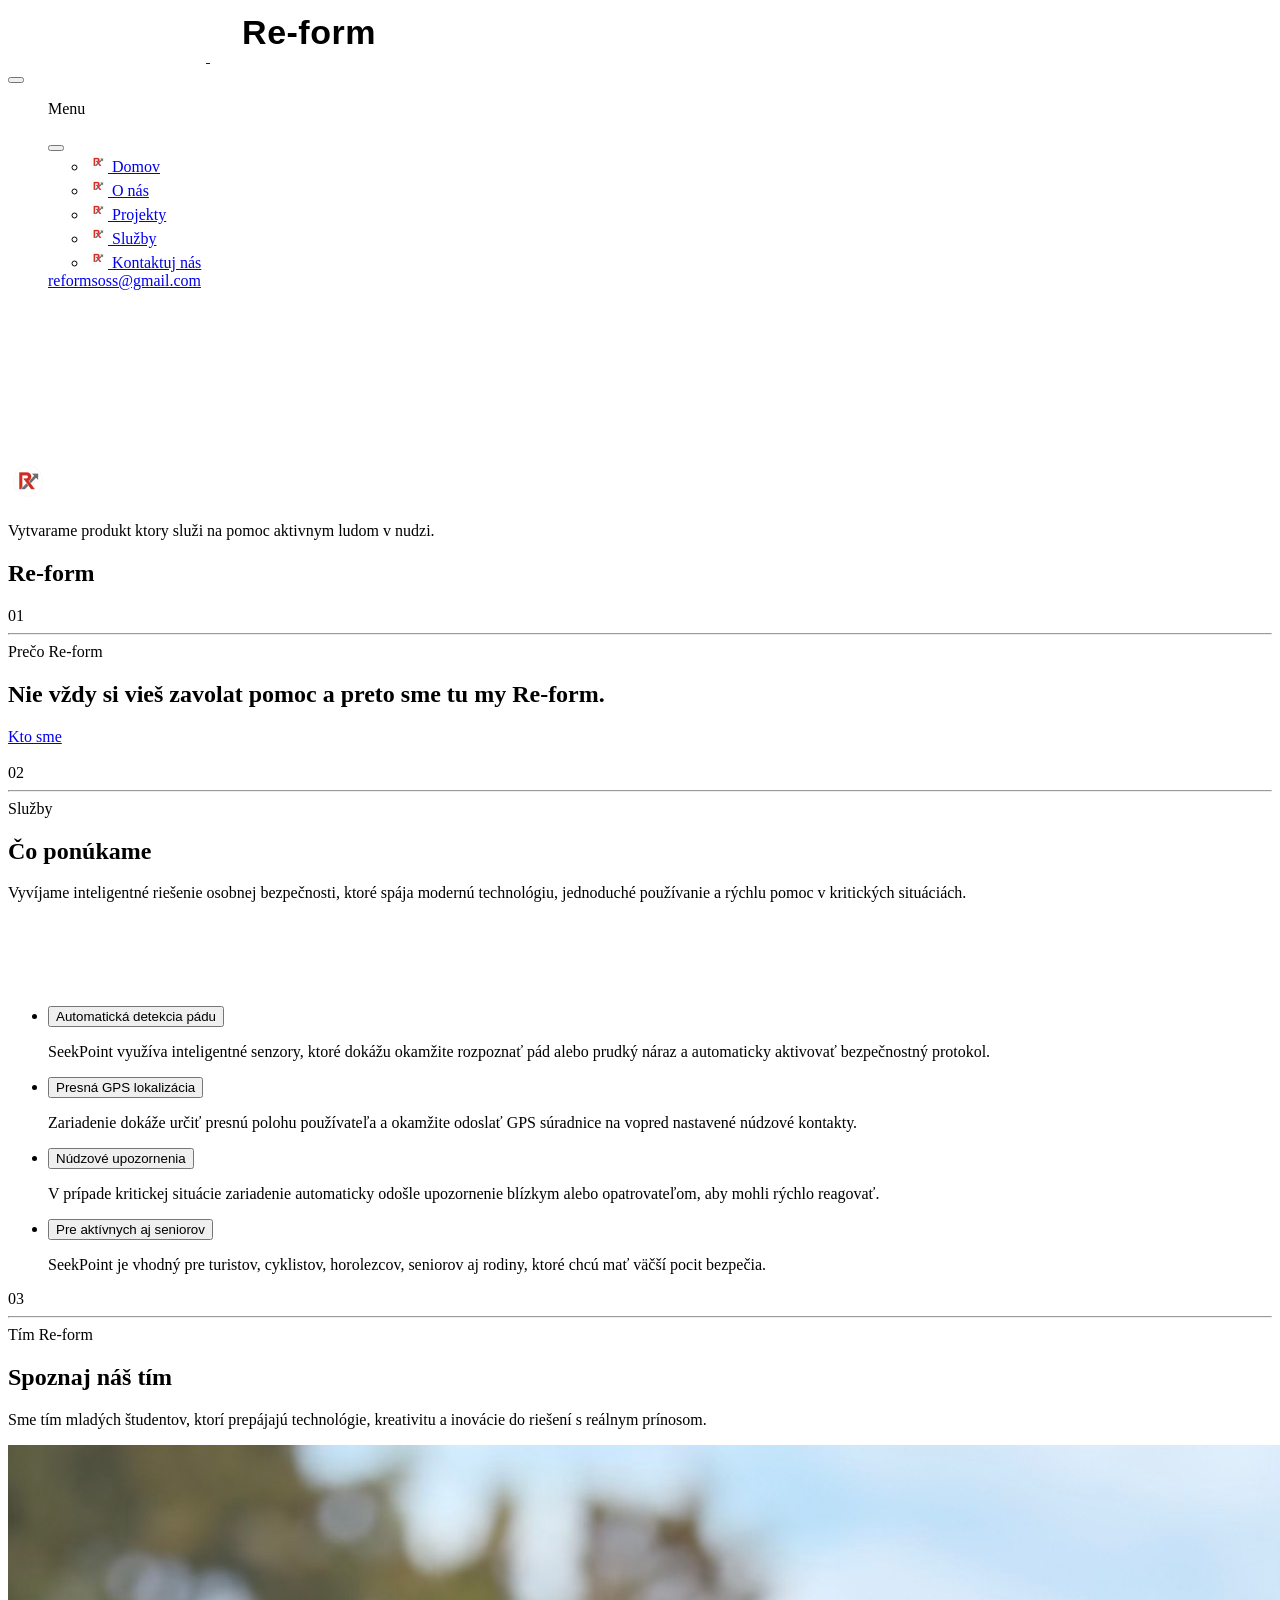
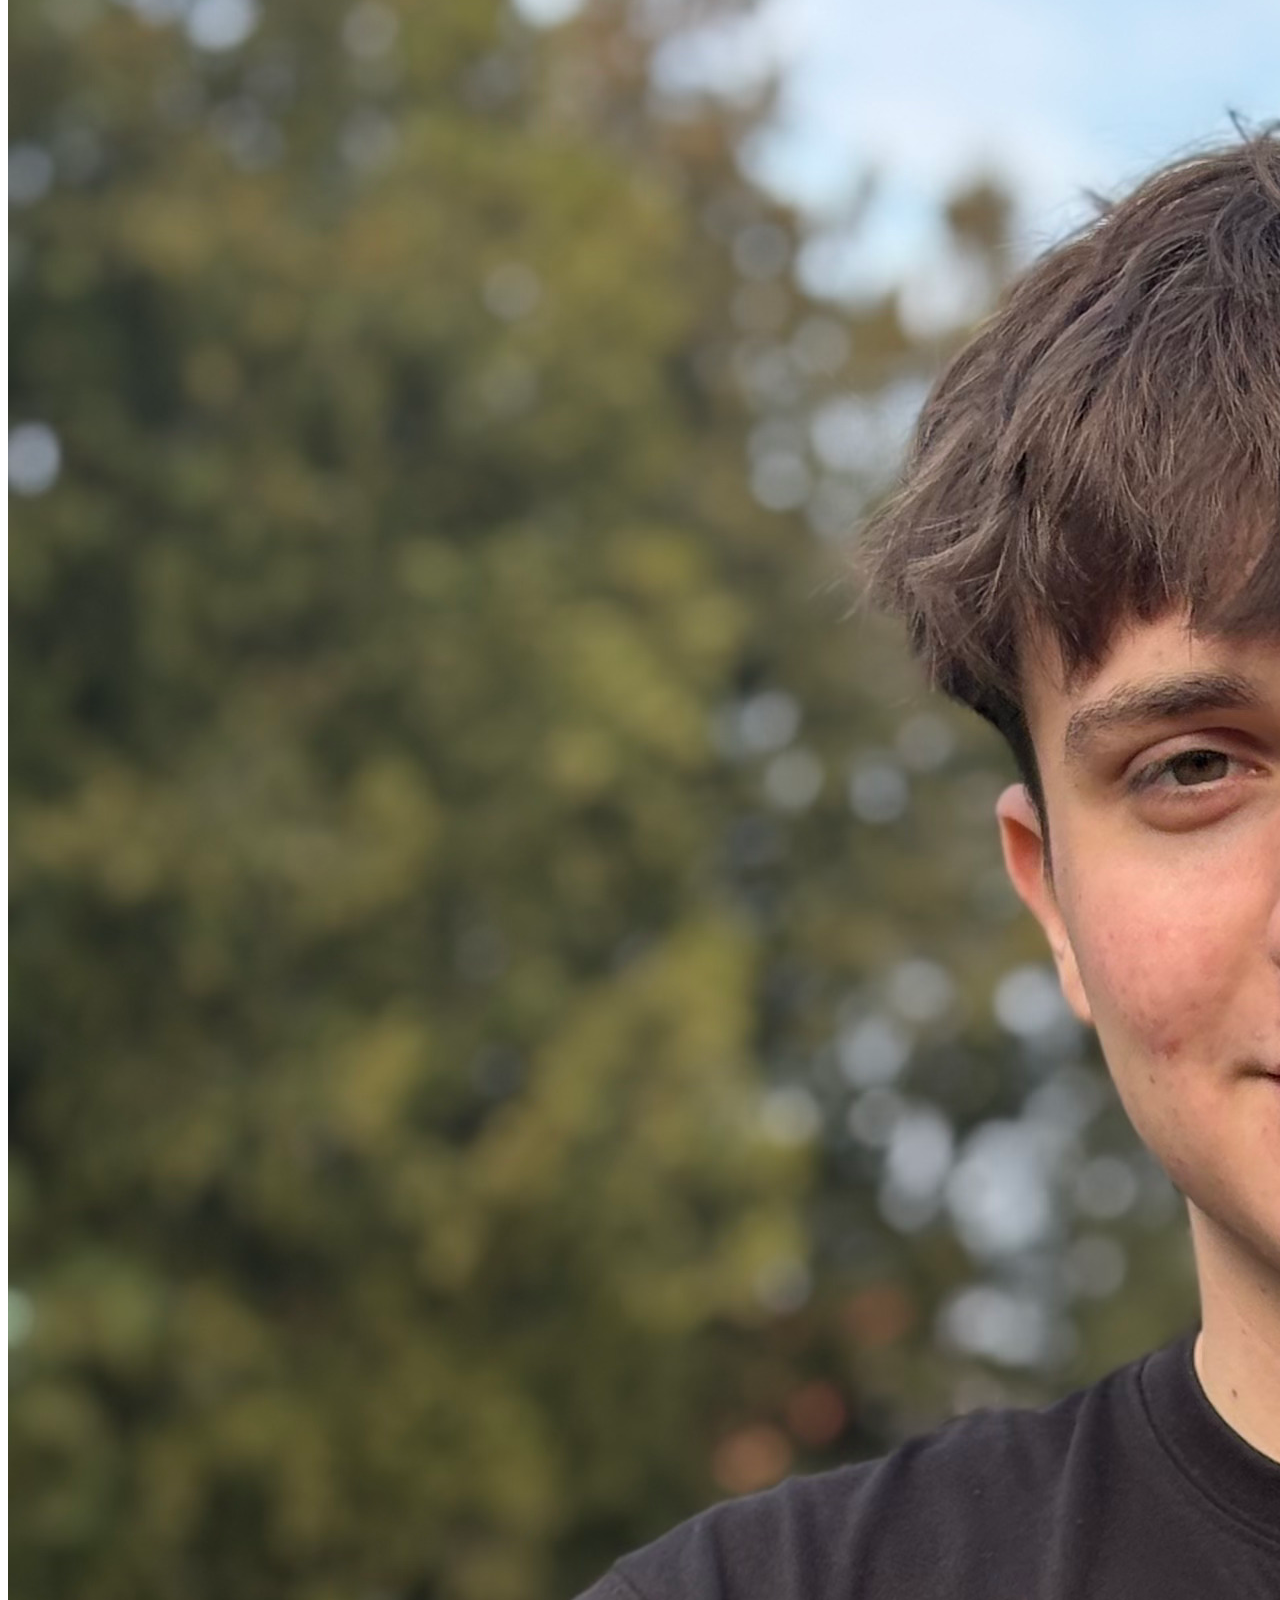
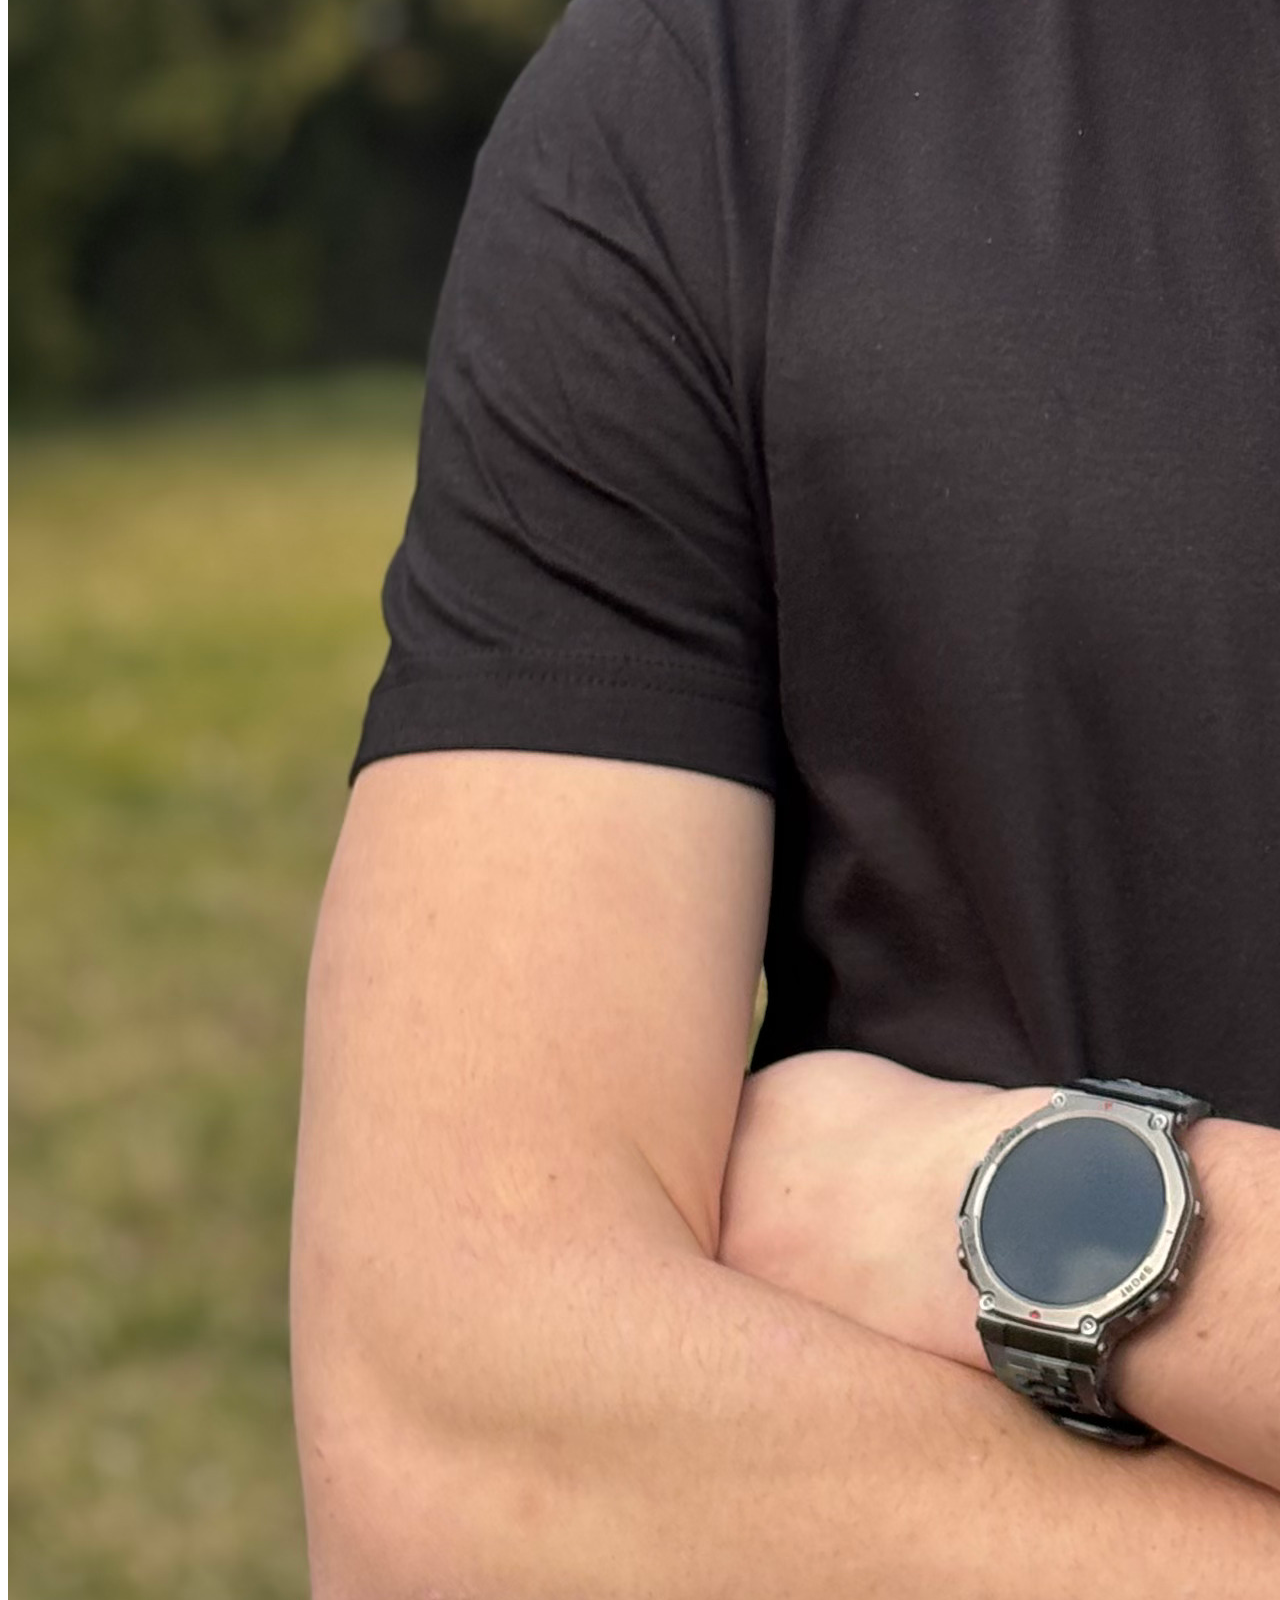
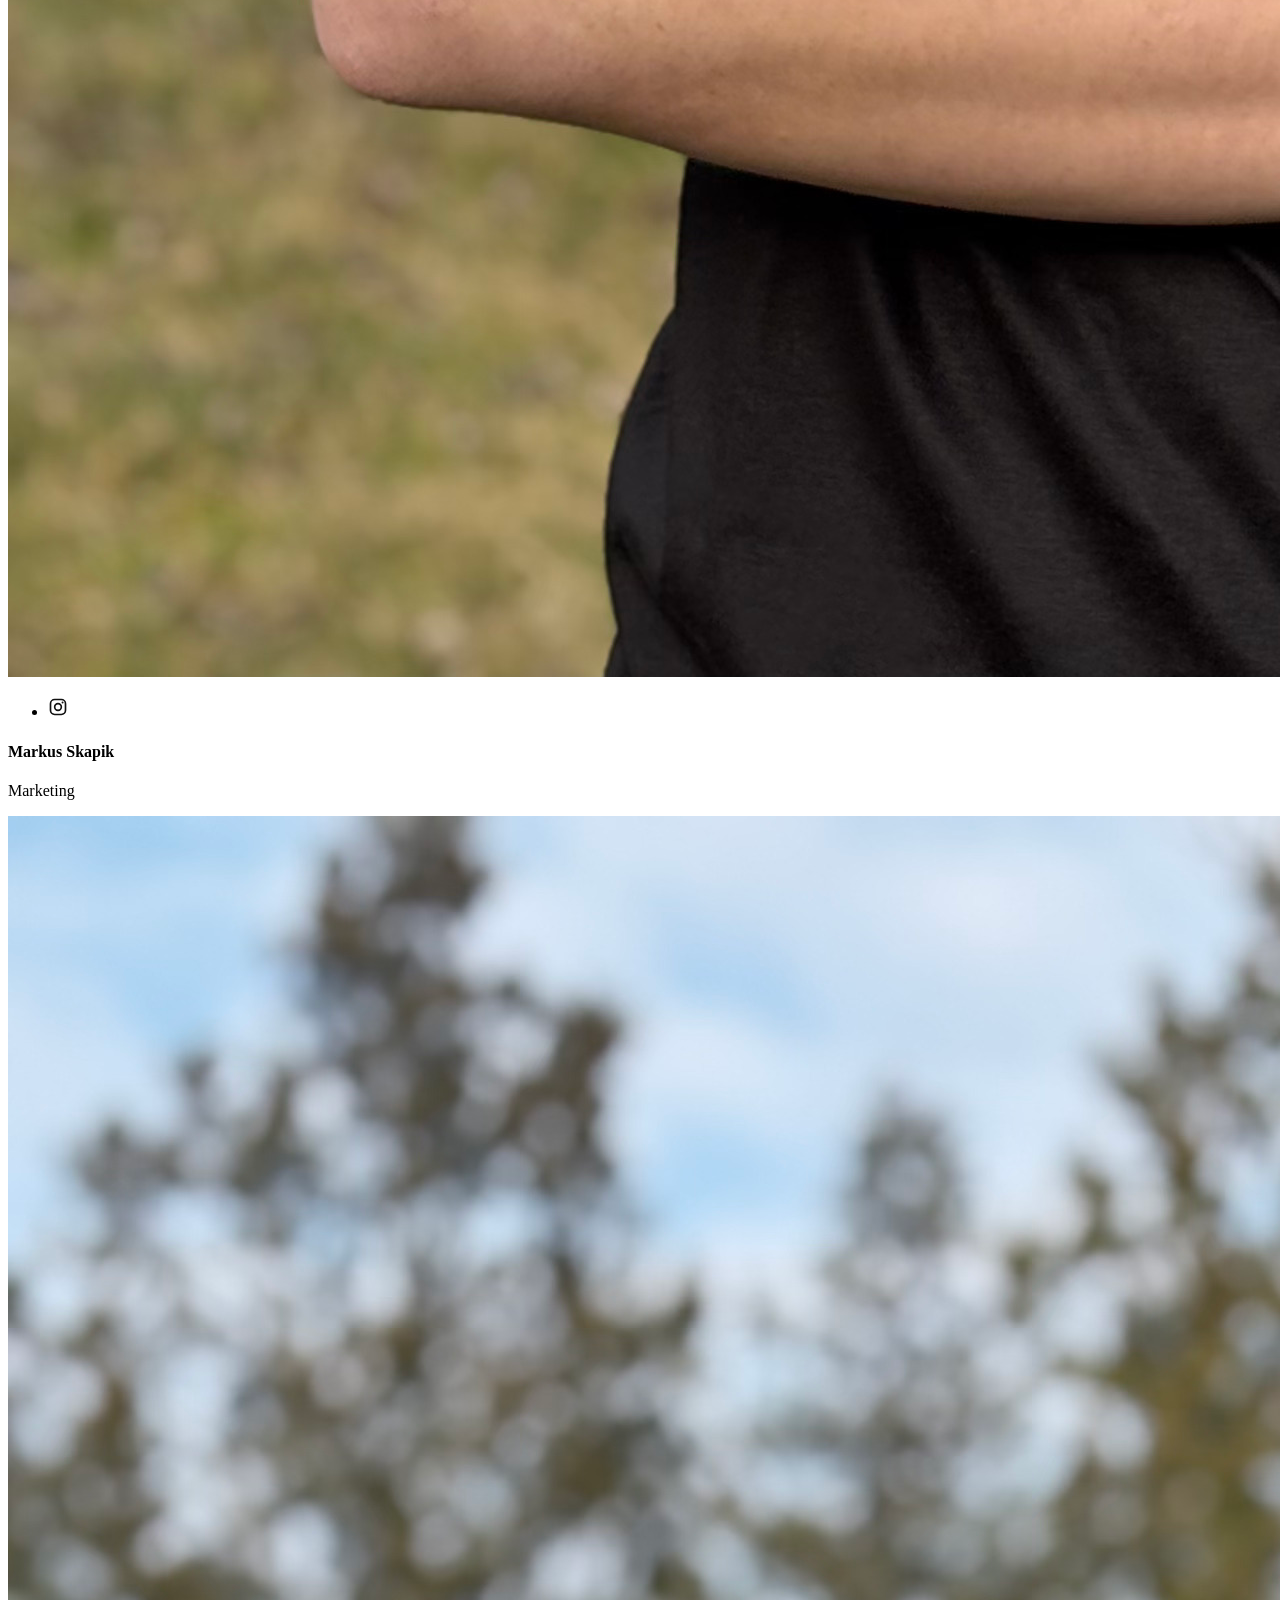
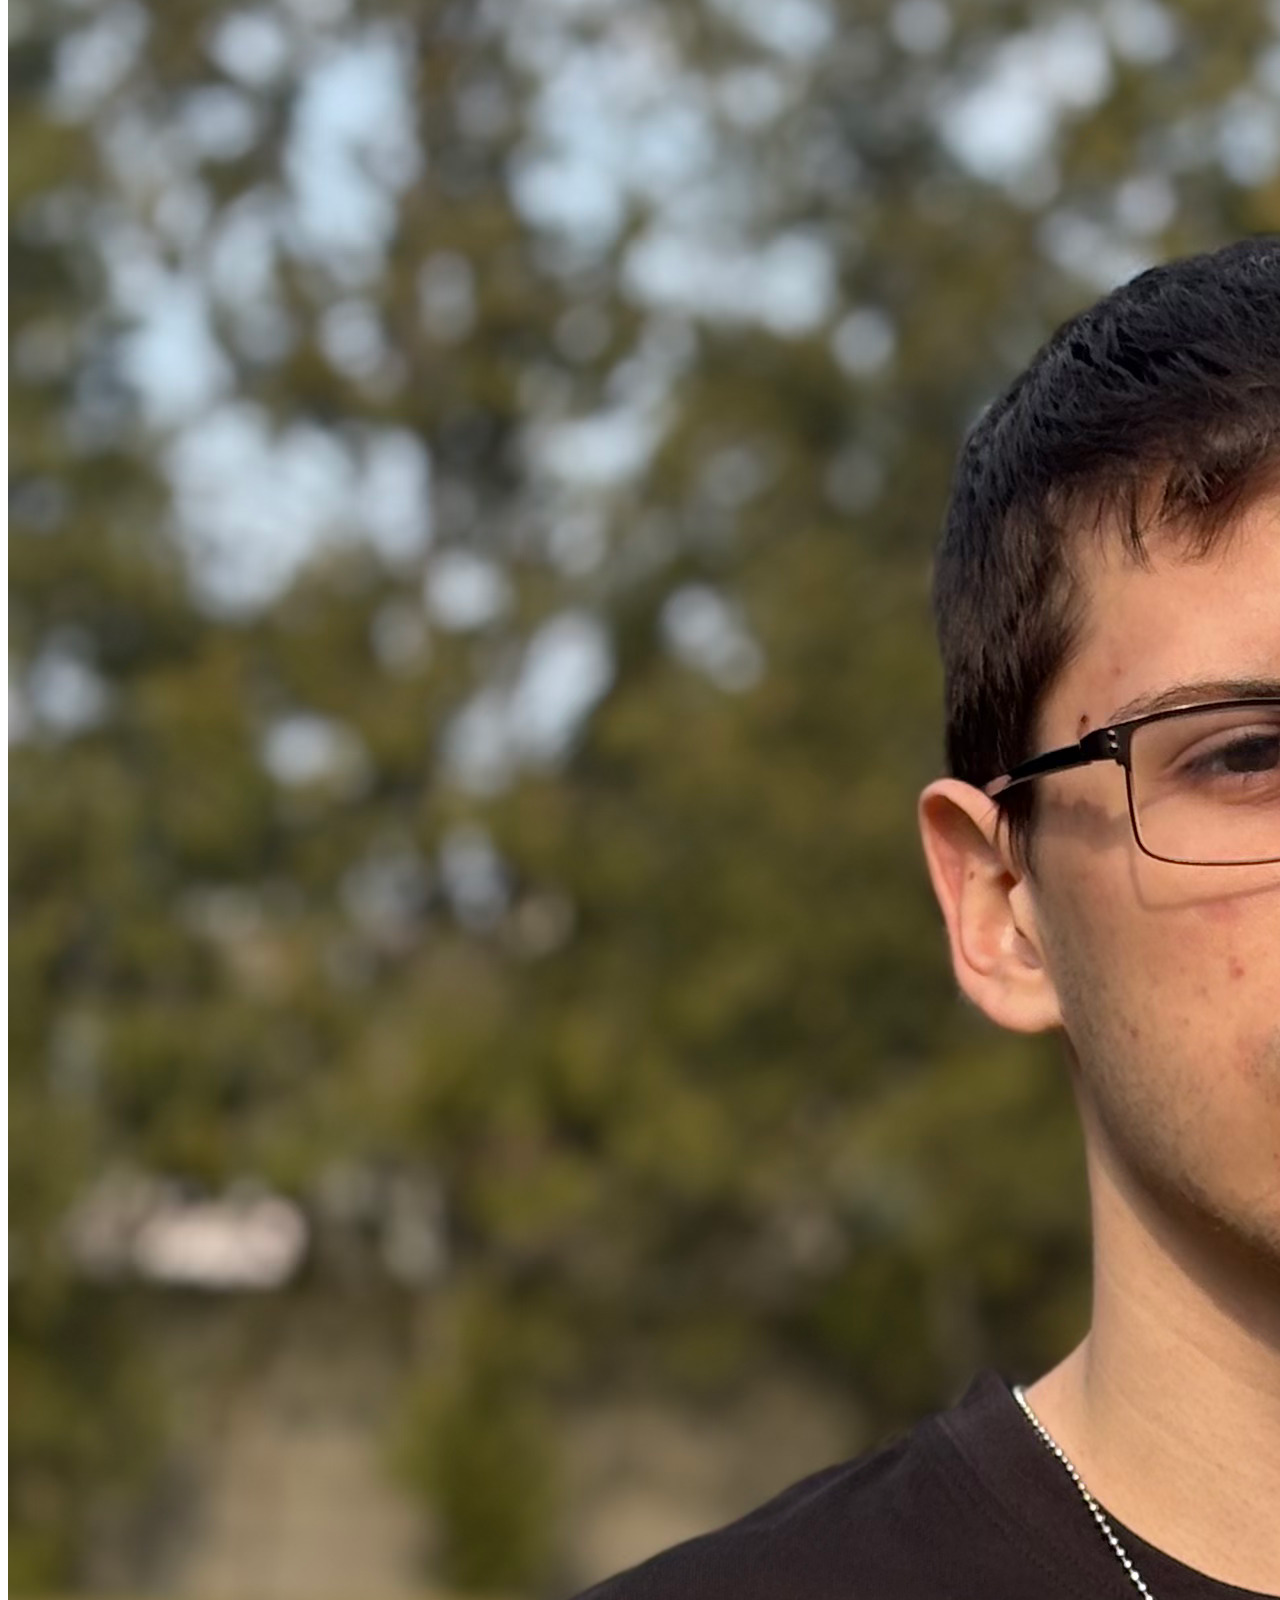
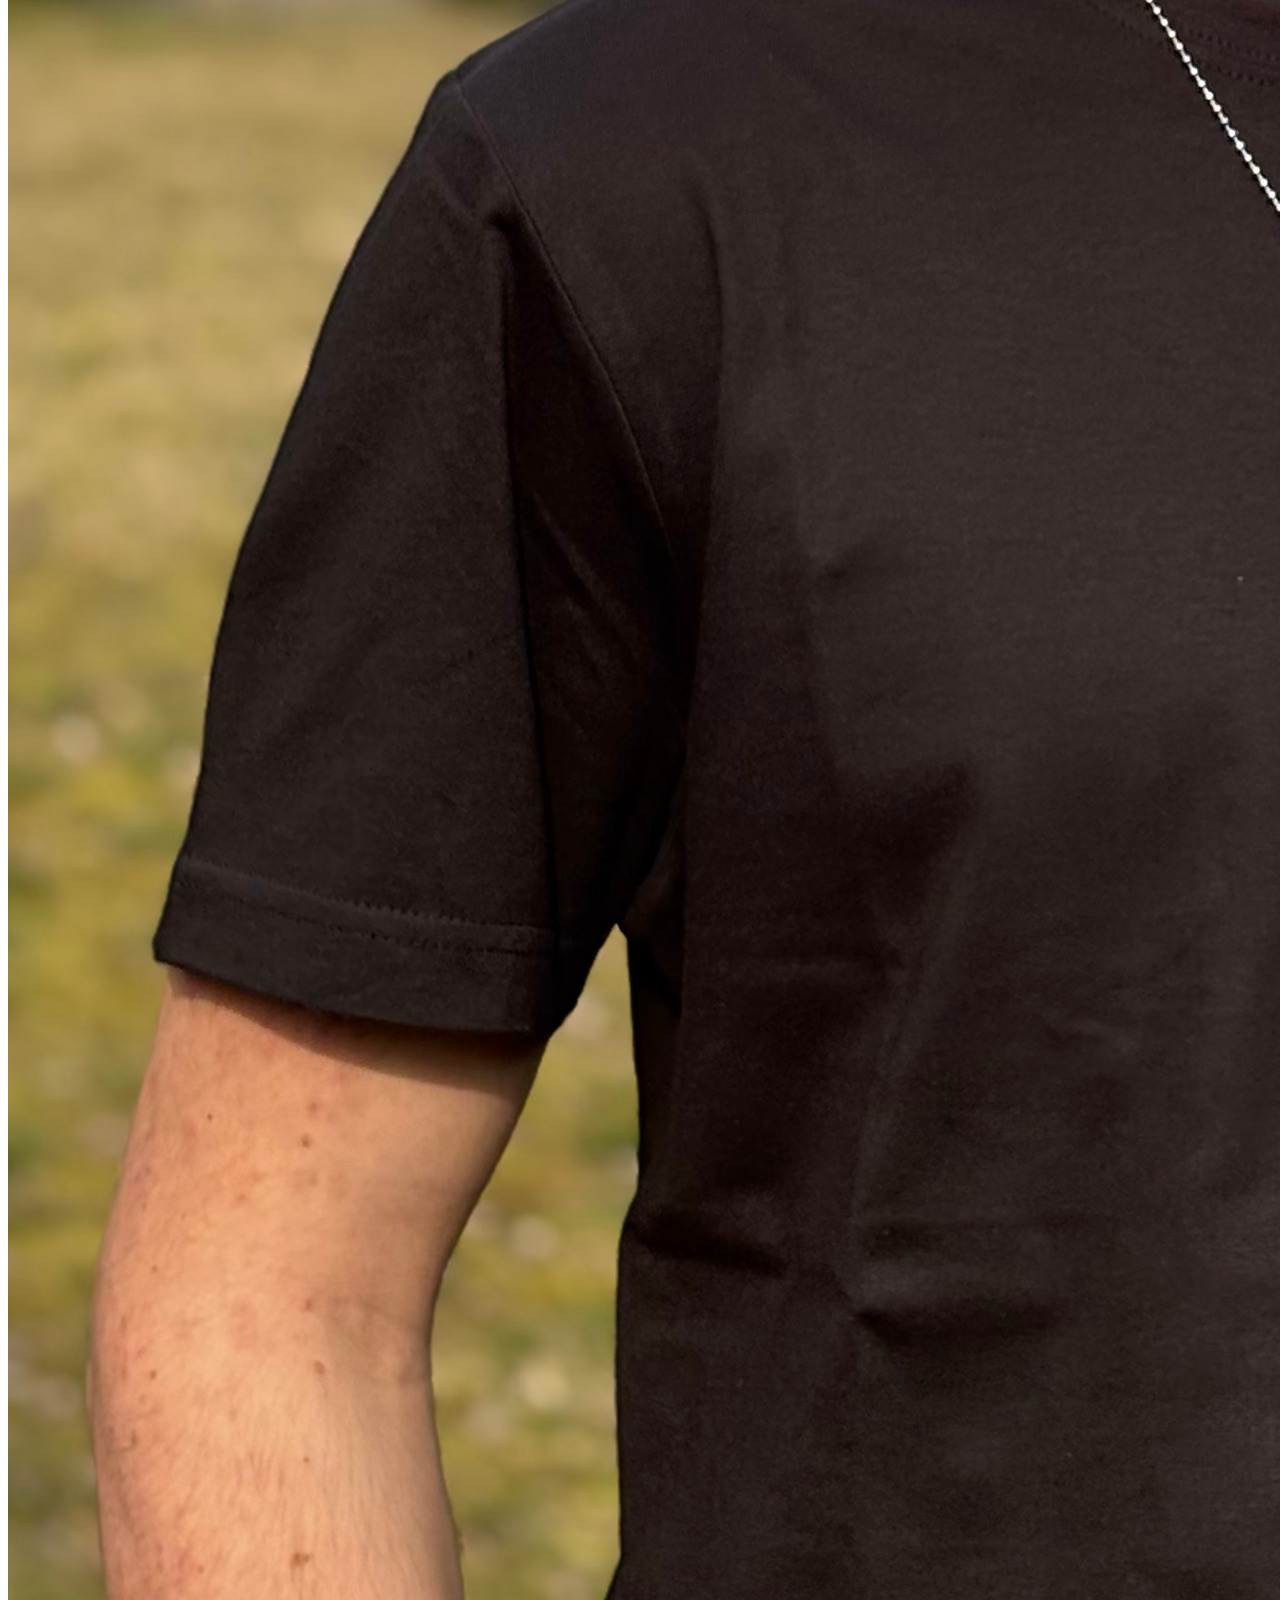
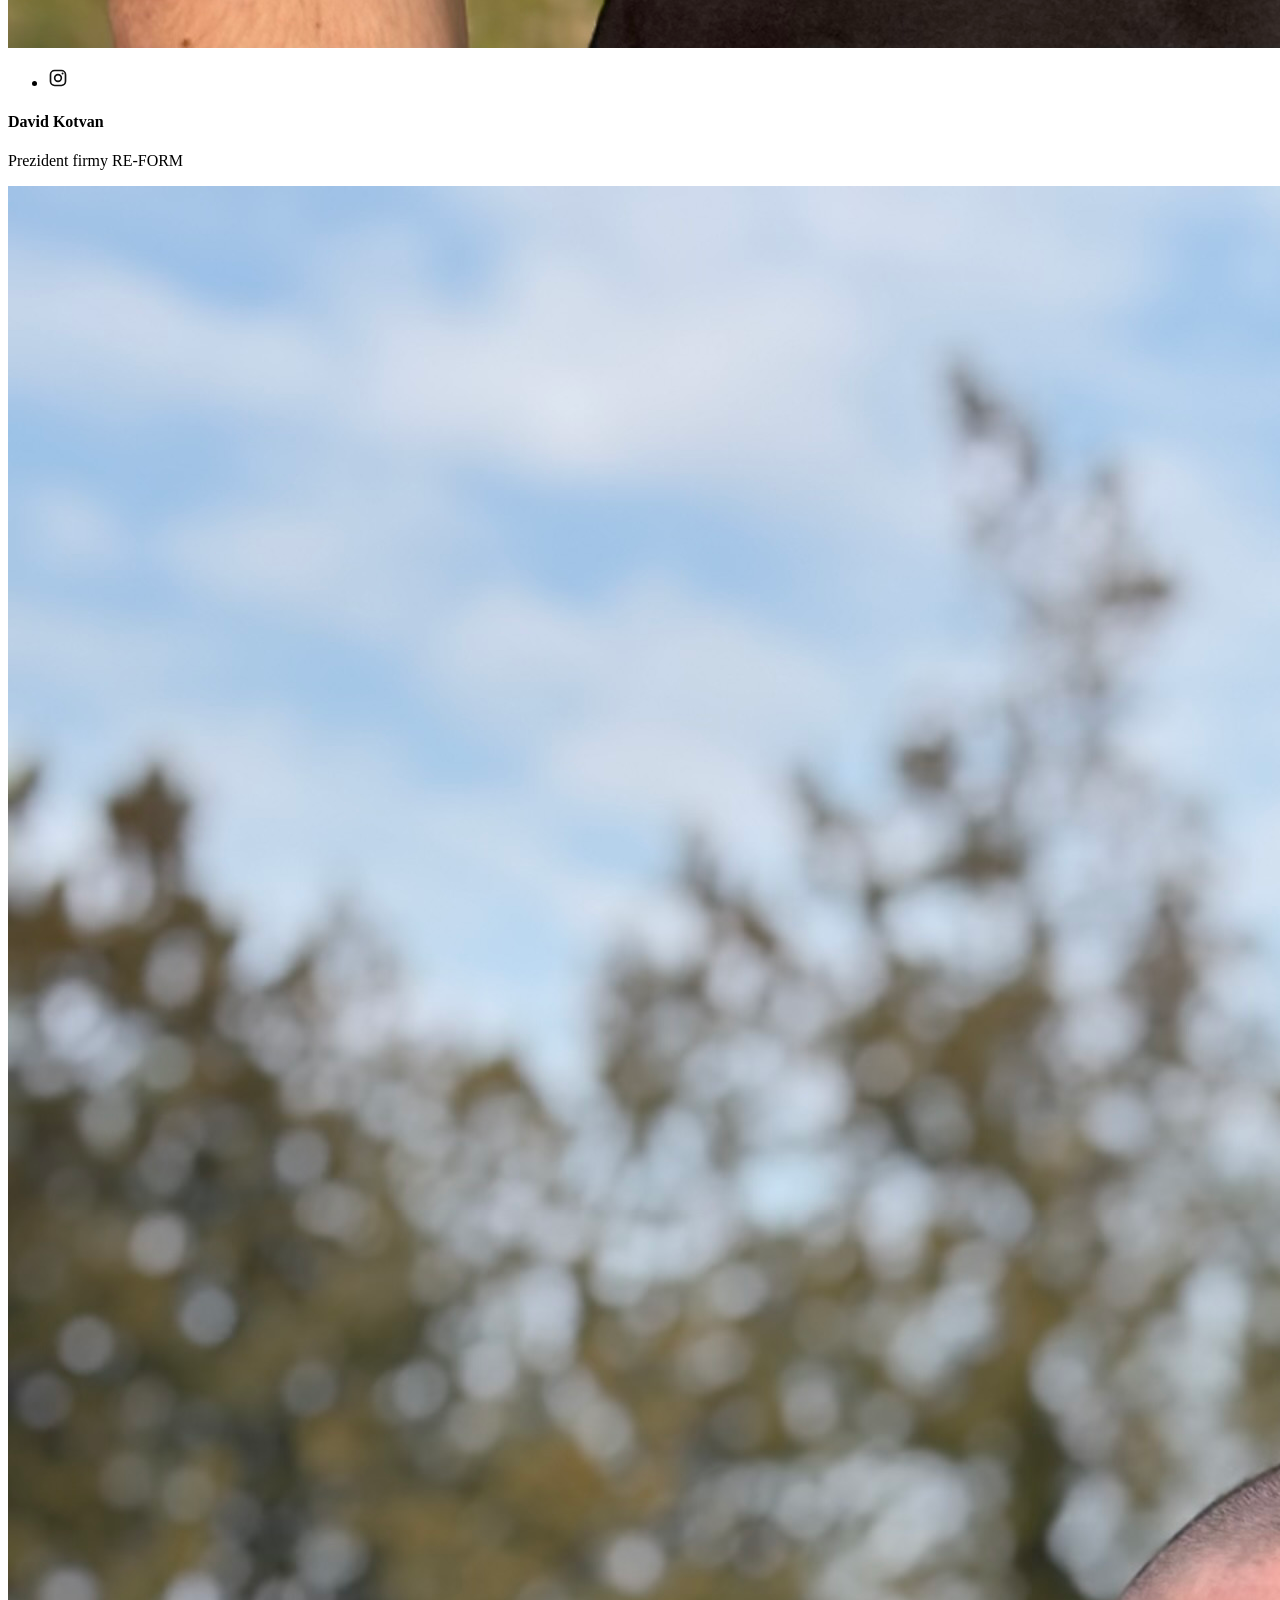
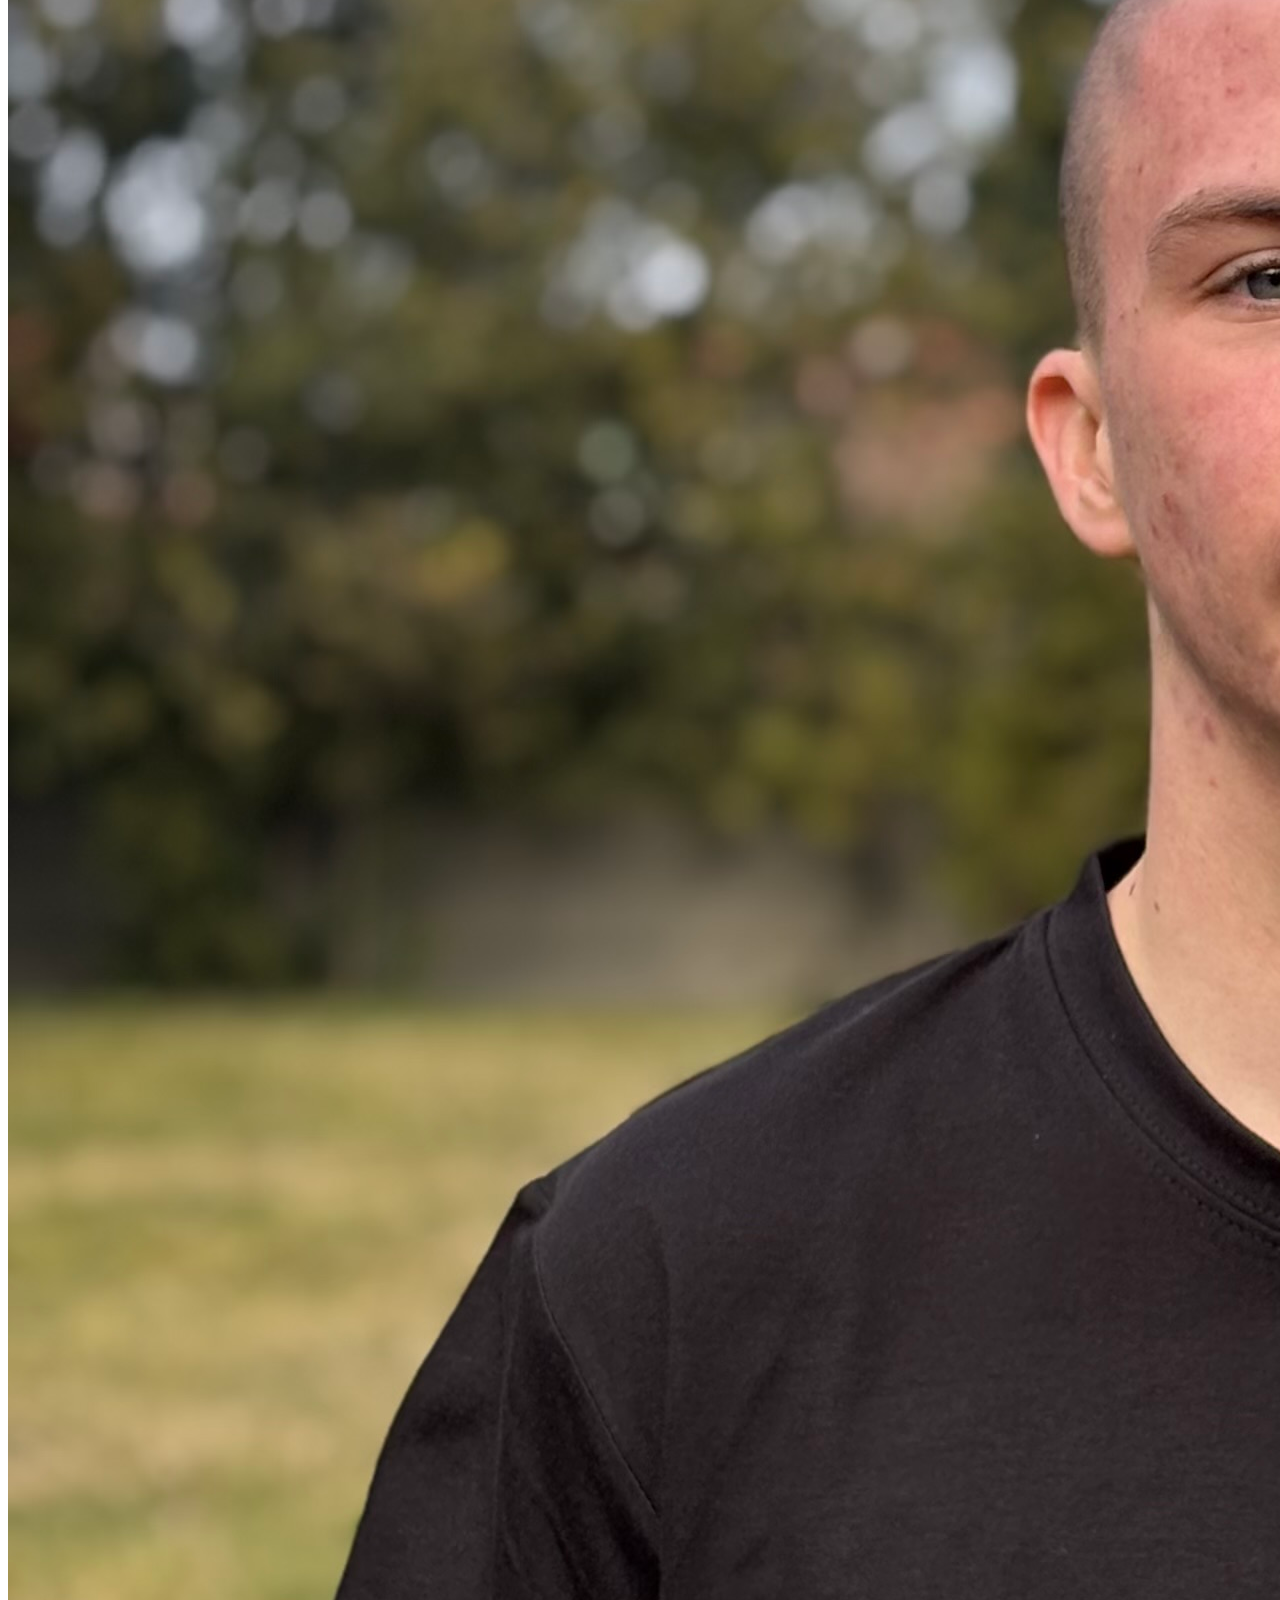
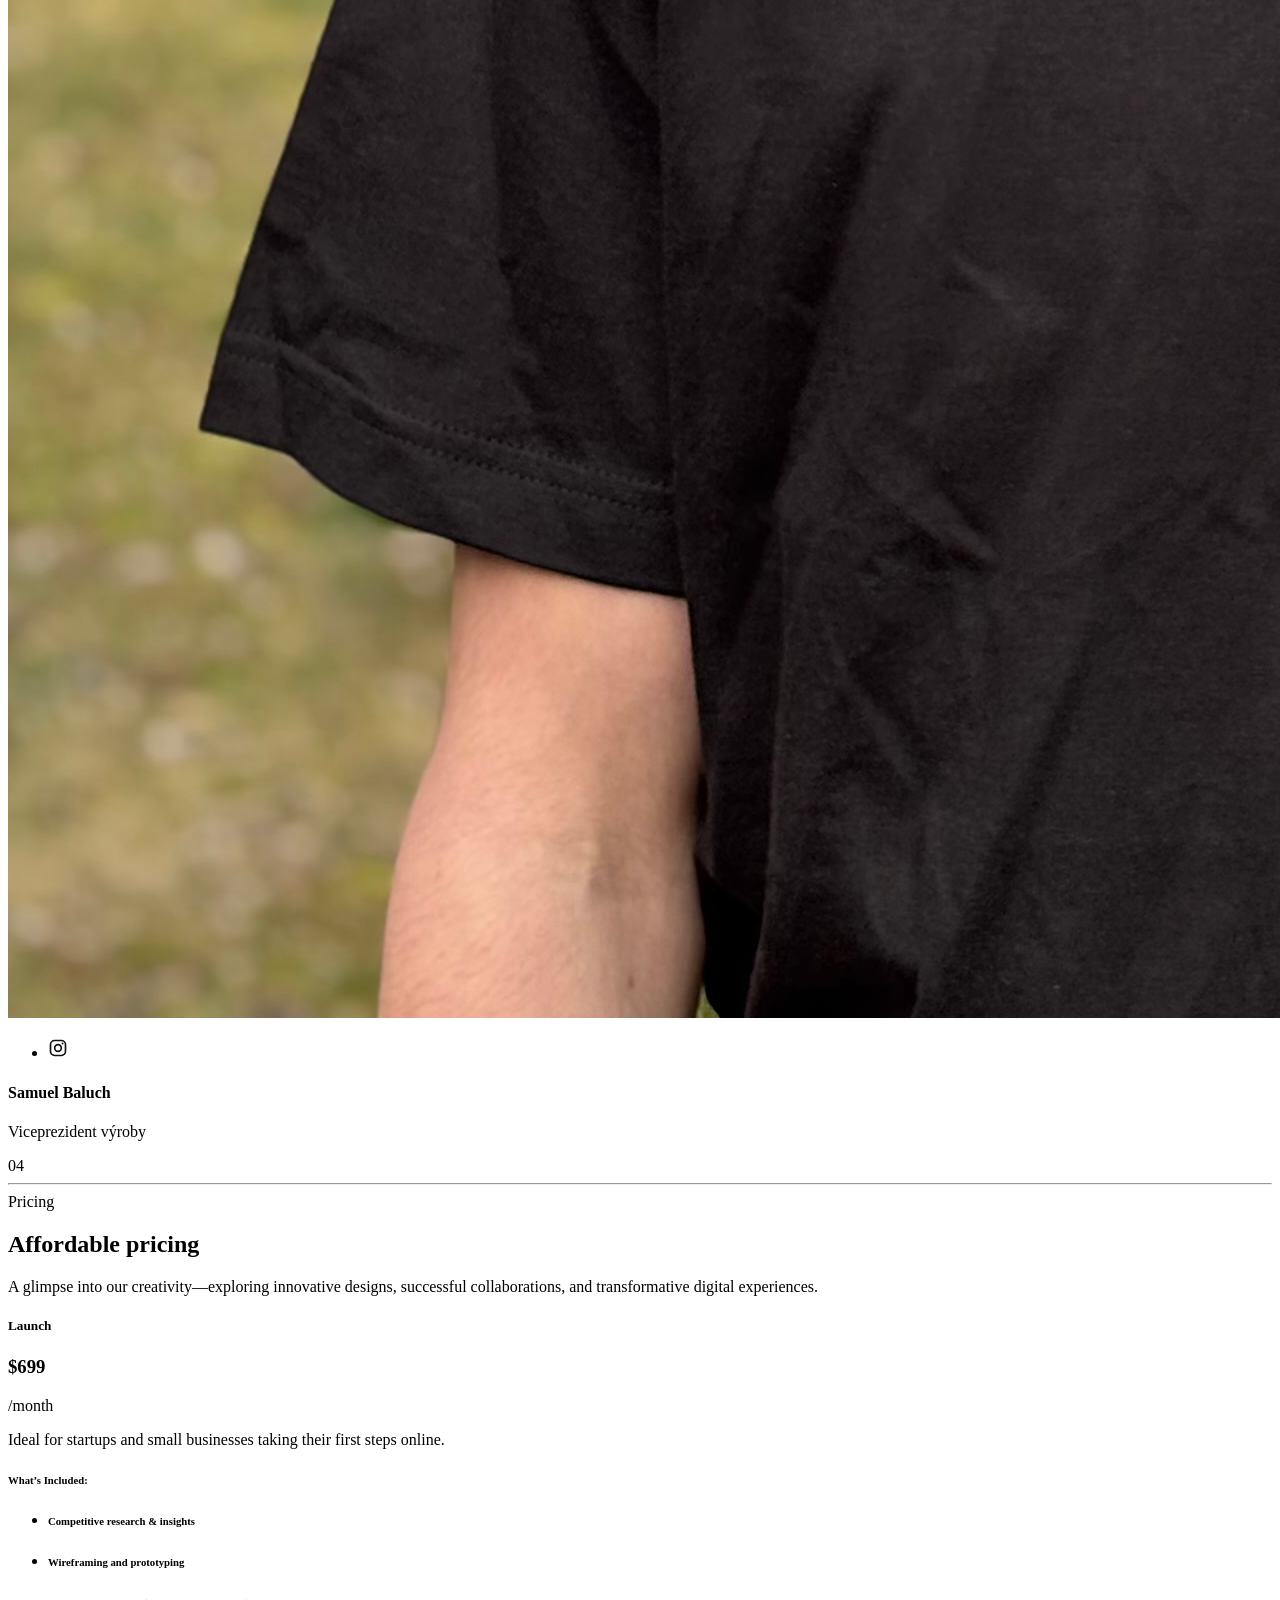
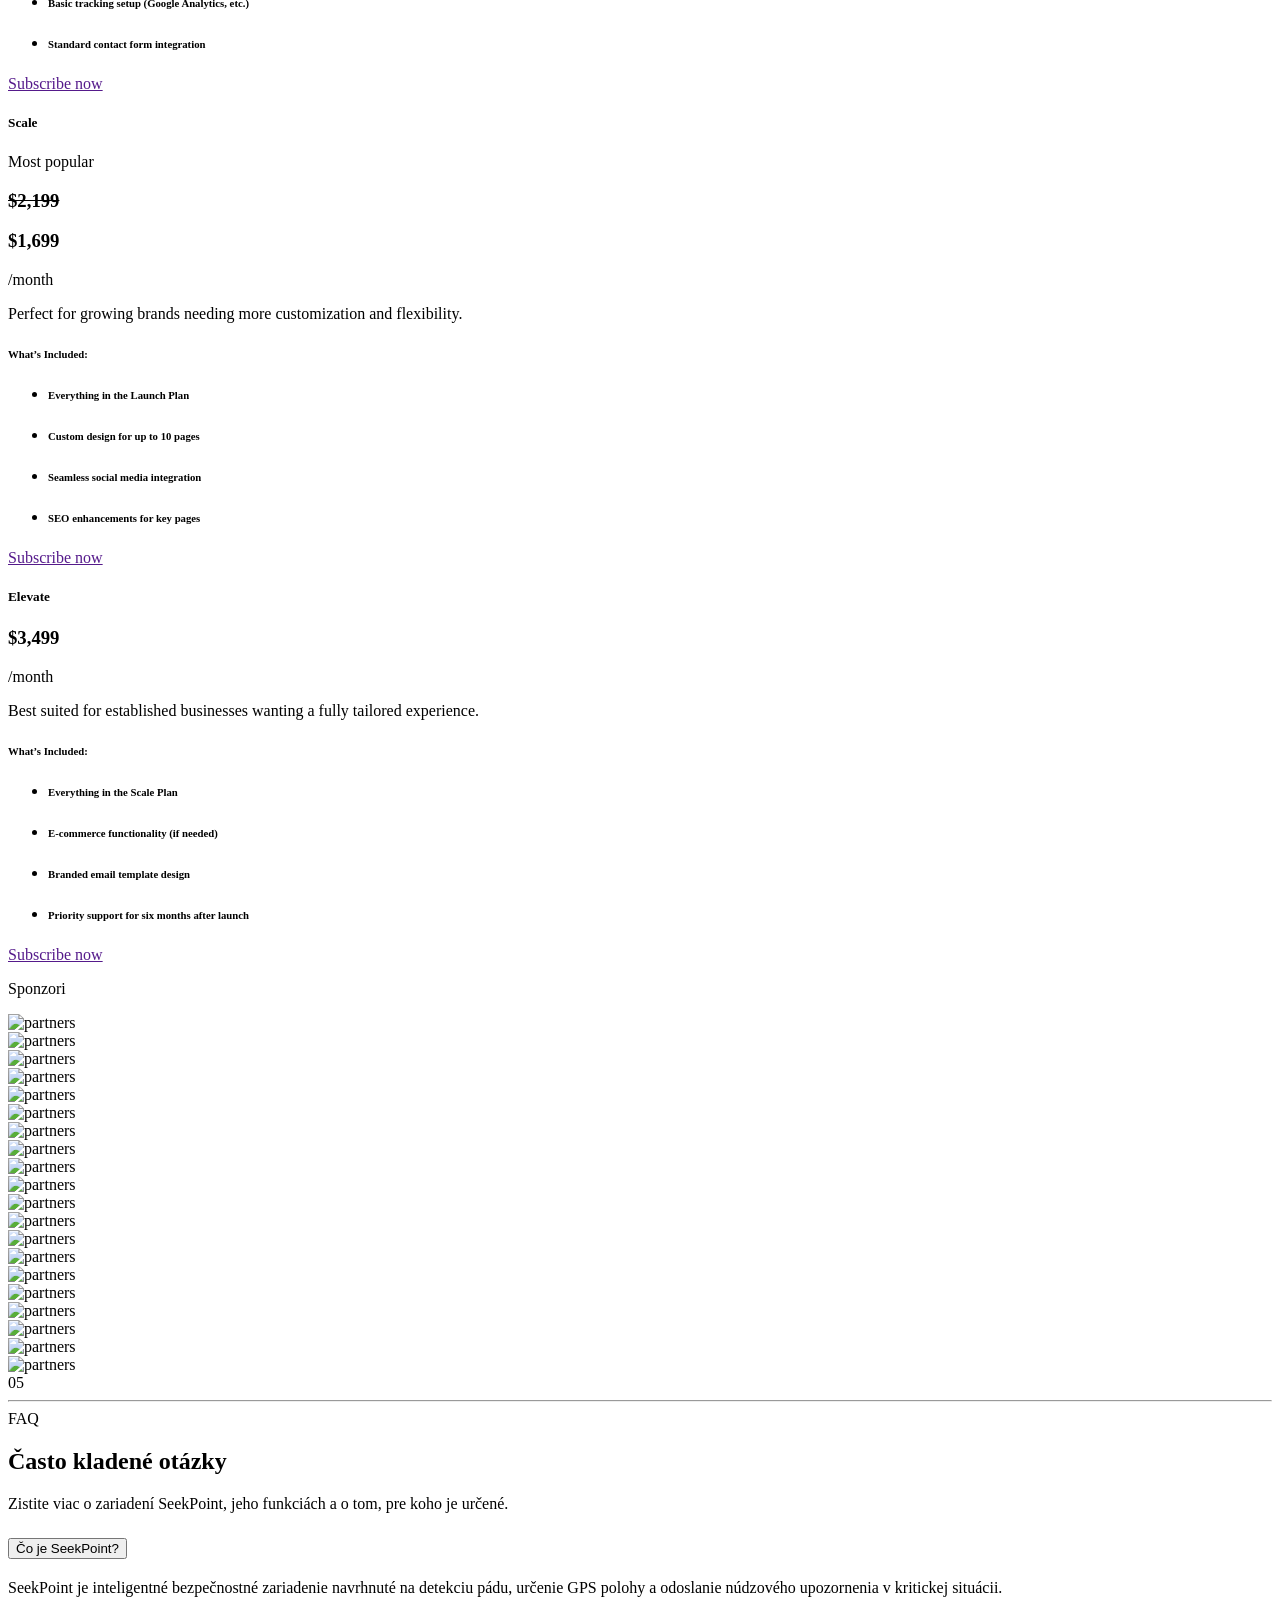
==== commit eb0cda40: "Update index.html" ====
--- a/html/index.html
+++ b/html/index.html
@@ -224,7 +224,7 @@
             data-aos-duration="1000">
 
             <span class="round-36 flex-shrink-0 text-dark rounded-circle bg-primary hstack justify-content-center fw-medium">
-              03
+              02
             </span>
 
             <hr class="border-line bg-white">
@@ -454,7 +454,7 @@
             data-aos-duration="1000">
 
             <span class="round-36 flex-shrink-0 text-dark rounded-circle bg-primary hstack justify-content-center fw-medium">
-              06
+              03
             </span>
 
             <hr class="border-line bg-white">
@@ -595,7 +595,7 @@
                 <div class="d-flex align-items-center gap-7 py-2" data-aos="fade-right" data-aos-delay="100"
                   data-aos-duration="1000">
                   <span
-                    class="round-36 flex-shrink-0 text-dark rounded-circle bg-primary hstack justify-content-center fw-medium">07</span>
+                    class="round-36 flex-shrink-0 text-dark rounded-circle bg-primary hstack justify-content-center fw-medium">04</span>
                   <hr class="border-line bg-white">
                   <span class="badge text-bg-dark">Pricing</span>
                 </div>
@@ -766,7 +766,7 @@
             </div>
           </div>
           <div class="d-flex flex-column gap-8" data-aos="fade-up" data-aos-delay="100" data-aos-duration="1000">
-            <p class="fs-5 mb-0 text-center text-dark">More than 320 trusted partners & clients</p>
+            <p class="fs-5 mb-0 text-center text-dark">Sponzori</p>
             <div class="marquee w-100 d-flex align-items-center overflow-hidden">
               <div class="marquee-content d-flex align-items-center gap-8">
                 <div class="marquee-tag hstack justify-content-center">
@@ -845,7 +845,7 @@
           <div class="d-flex align-items-center gap-7 py-2" data-aos="fade-right" data-aos-delay="100"
             data-aos-duration="1000">
             <span
-              class="round-36 flex-shrink-0 text-dark rounded-circle bg-primary hstack justify-content-center fw-medium">08</span>
+              class="round-36 flex-shrink-0 text-dark rounded-circle bg-primary hstack justify-content-center fw-medium">05</span>
             <hr class="border-line bg-white">
             <span class="badge text-dark bg-white">FAQ</span>
           </div>
@@ -972,7 +972,7 @@
           <div class="d-flex align-items-center gap-7 py-2" data-aos="fade-right" data-aos-delay="100"
             data-aos-duration="1000">
             <span
-              class="round-36 flex-shrink-0 text-dark rounded-circle bg-primary hstack justify-content-center fw-medium">10</span>
+              class="round-36 flex-shrink-0 text-dark rounded-circle bg-primary hstack justify-content-center fw-medium">6</span>
             <hr class="border-line bg-white">
             <span class="badge text-bg-dark">Kontaktuj nás</span>
           </div>
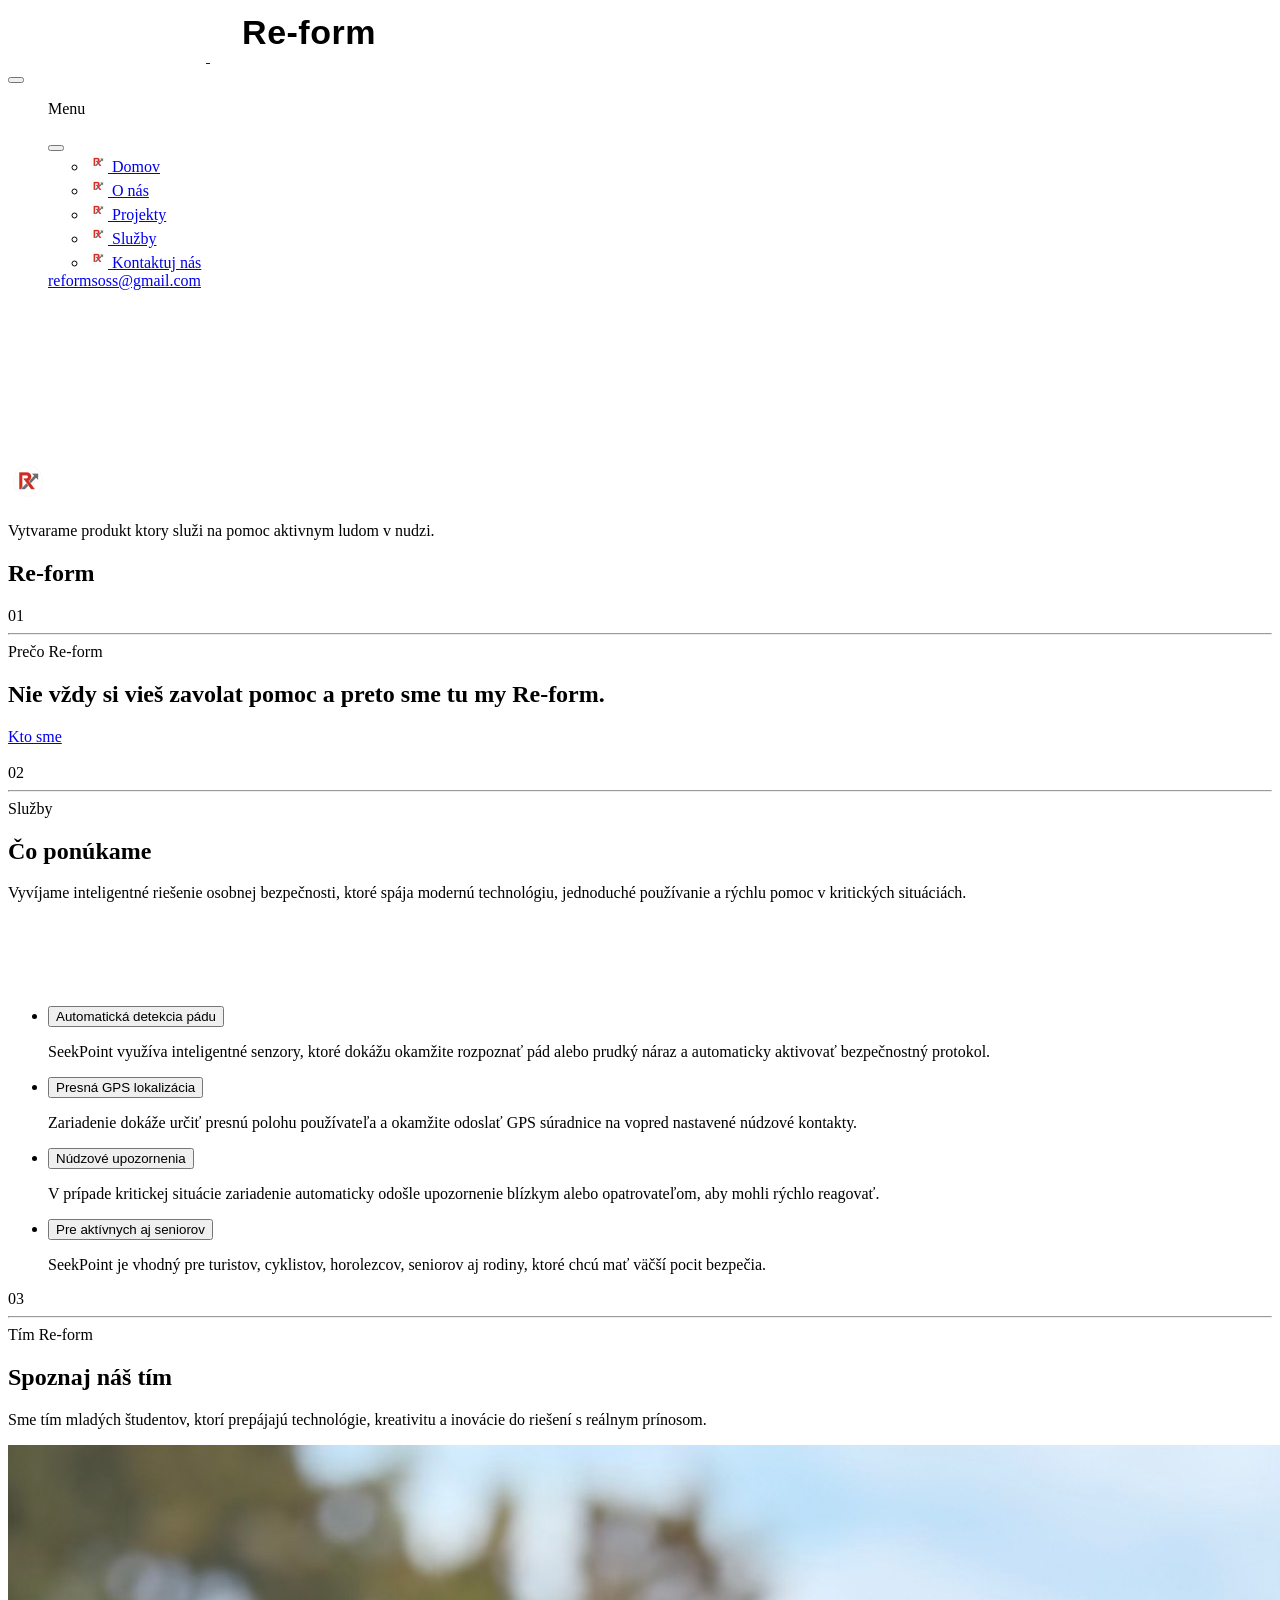
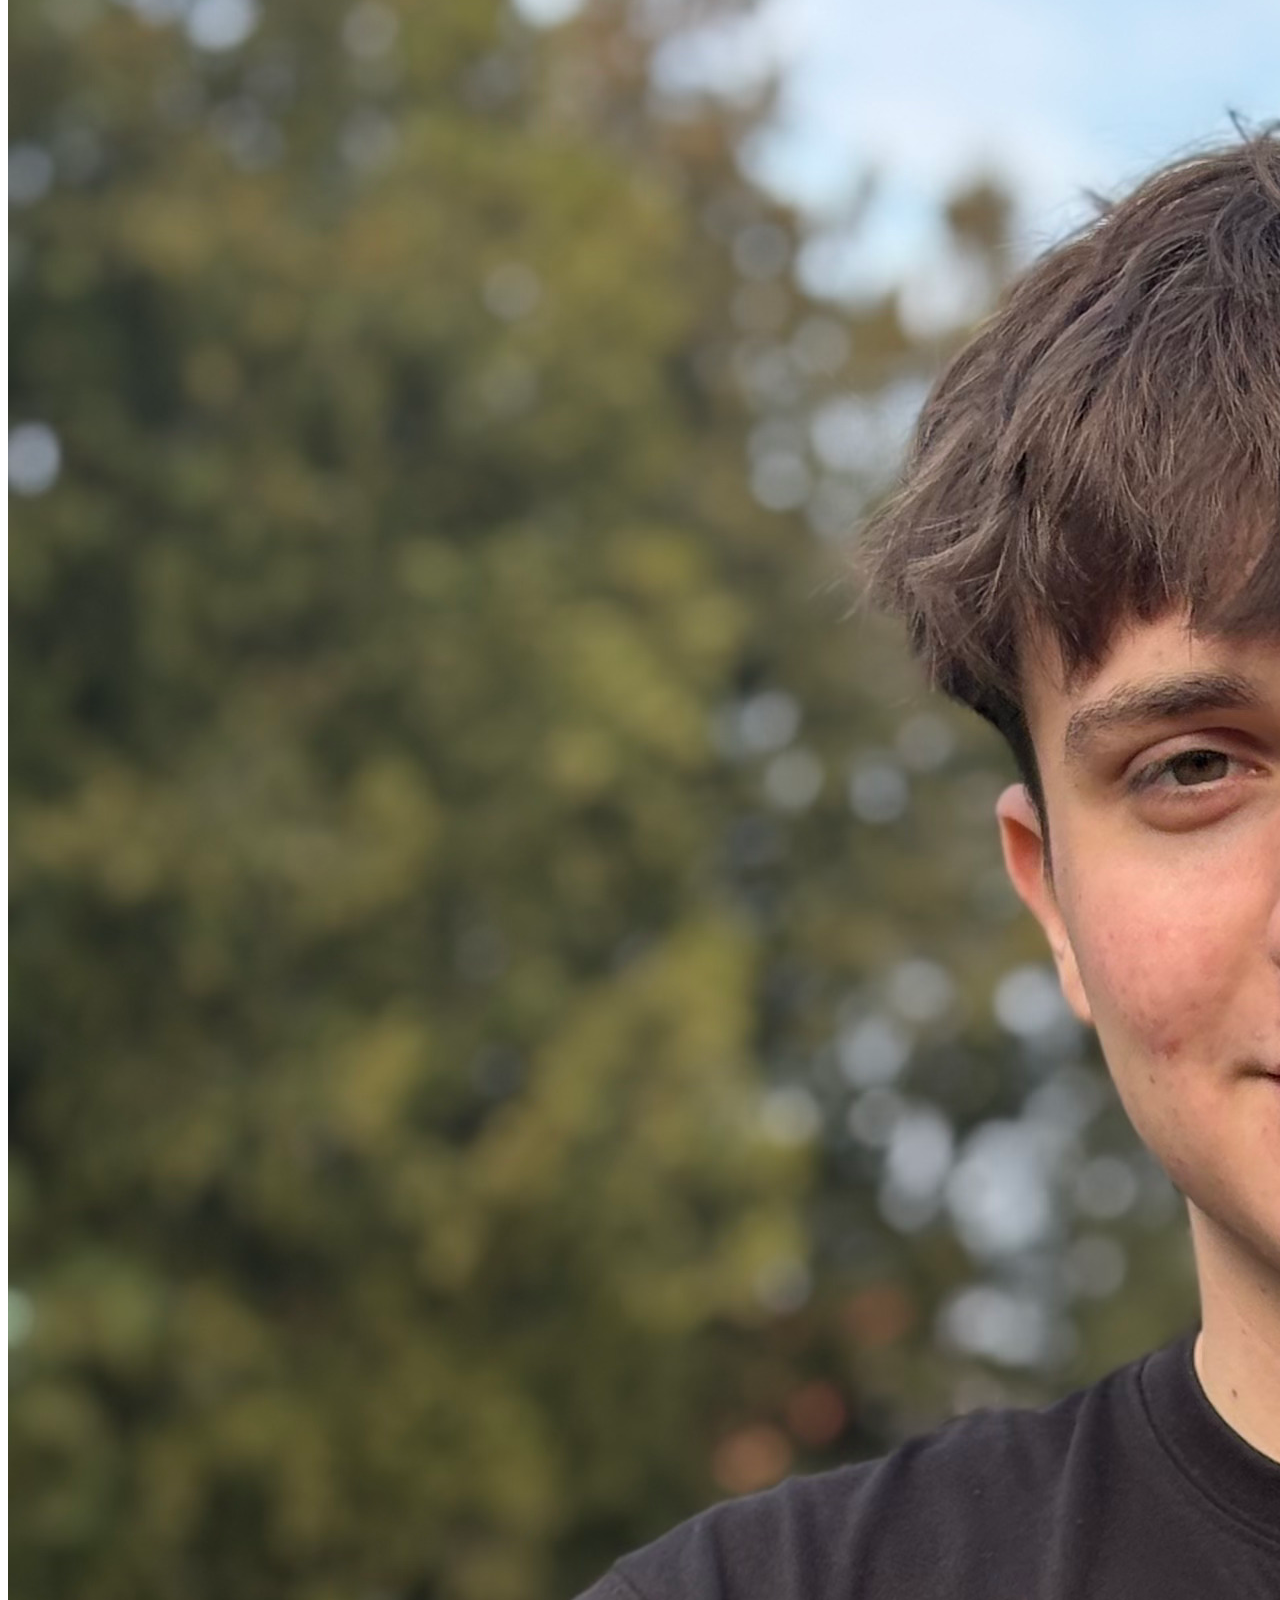
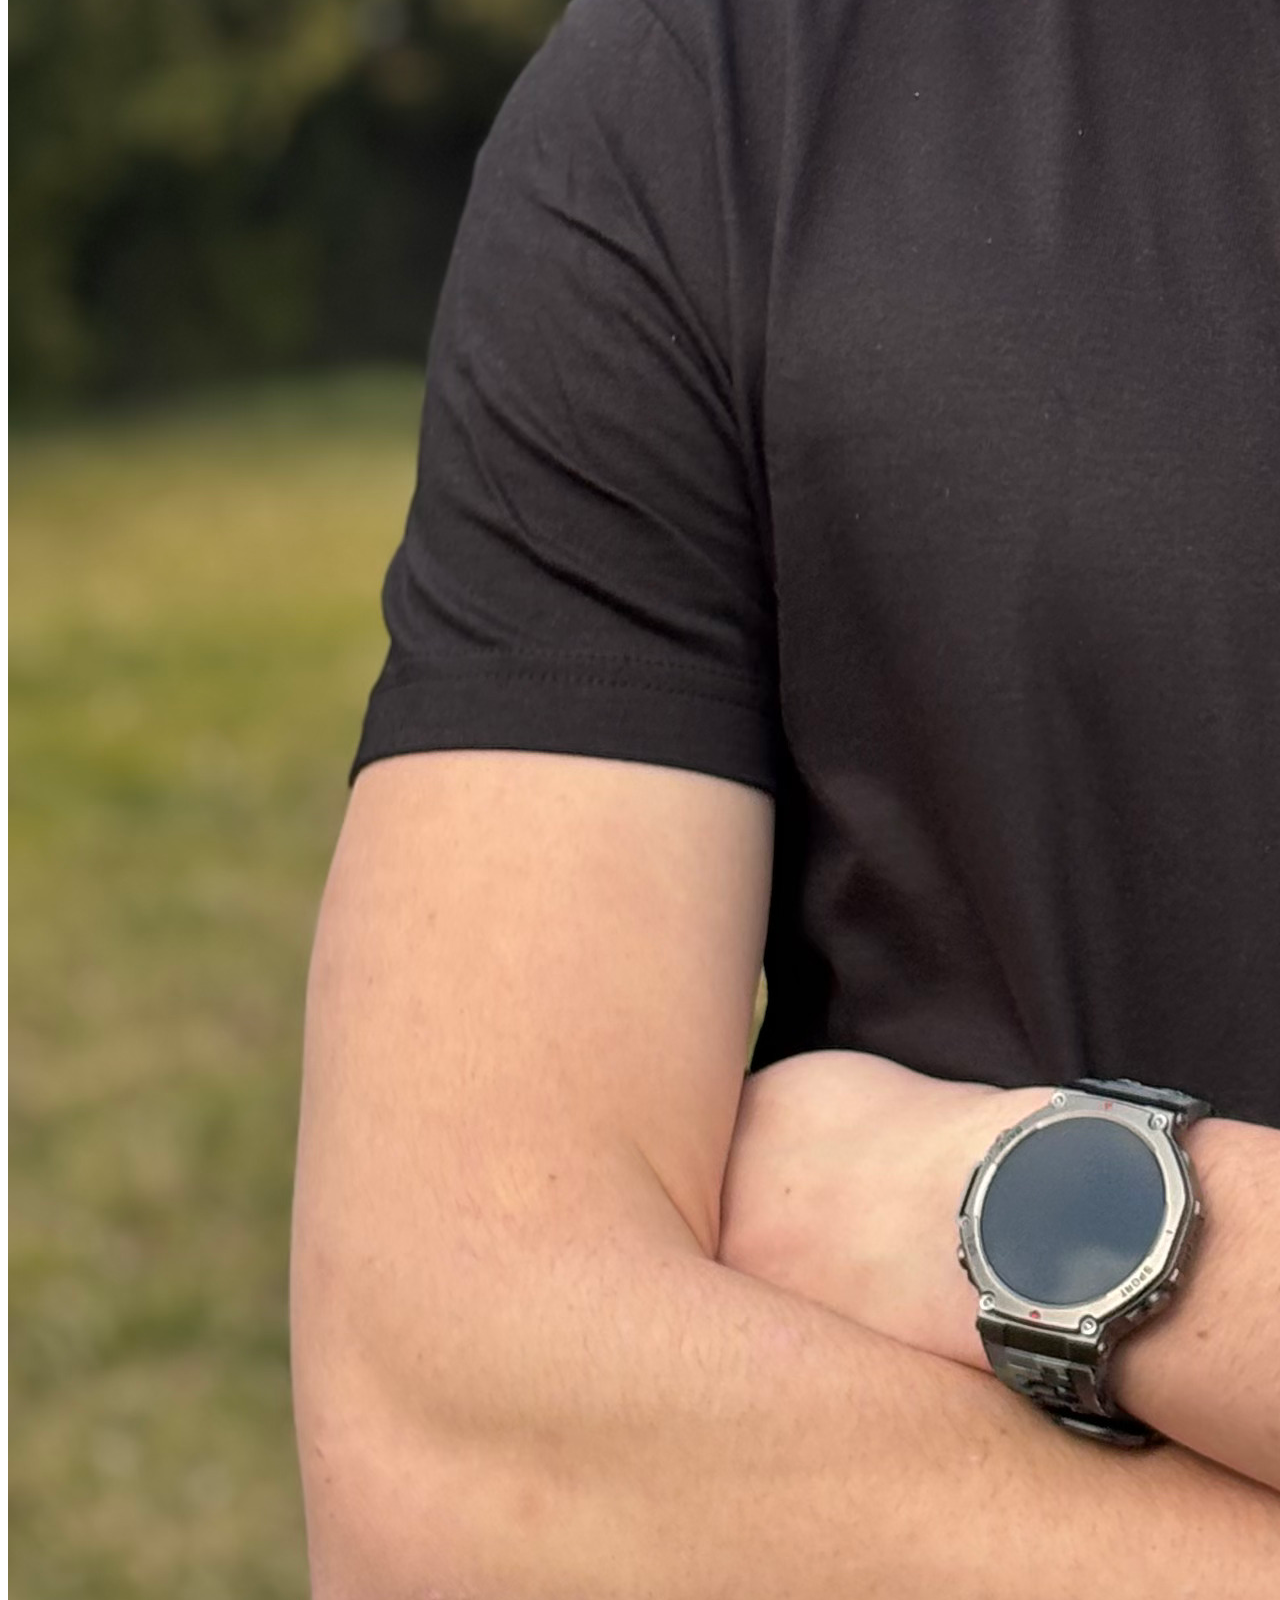
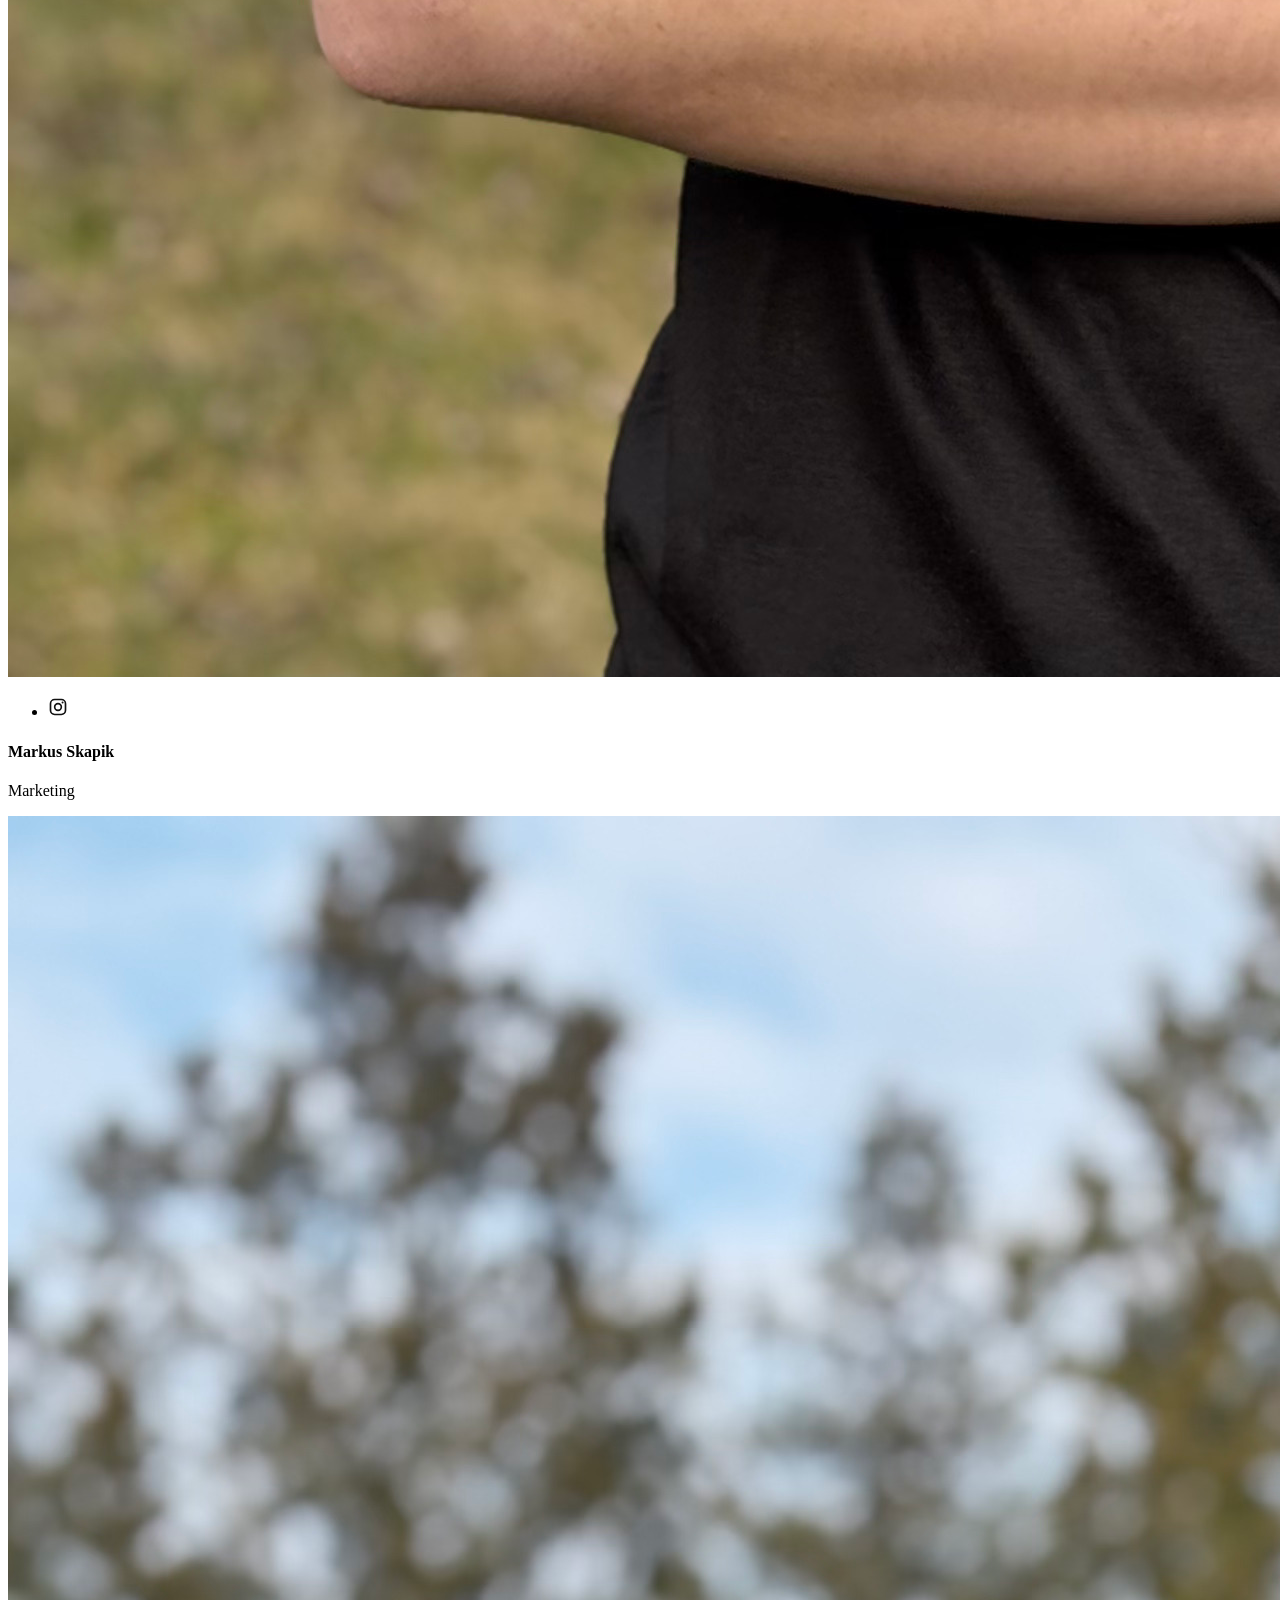
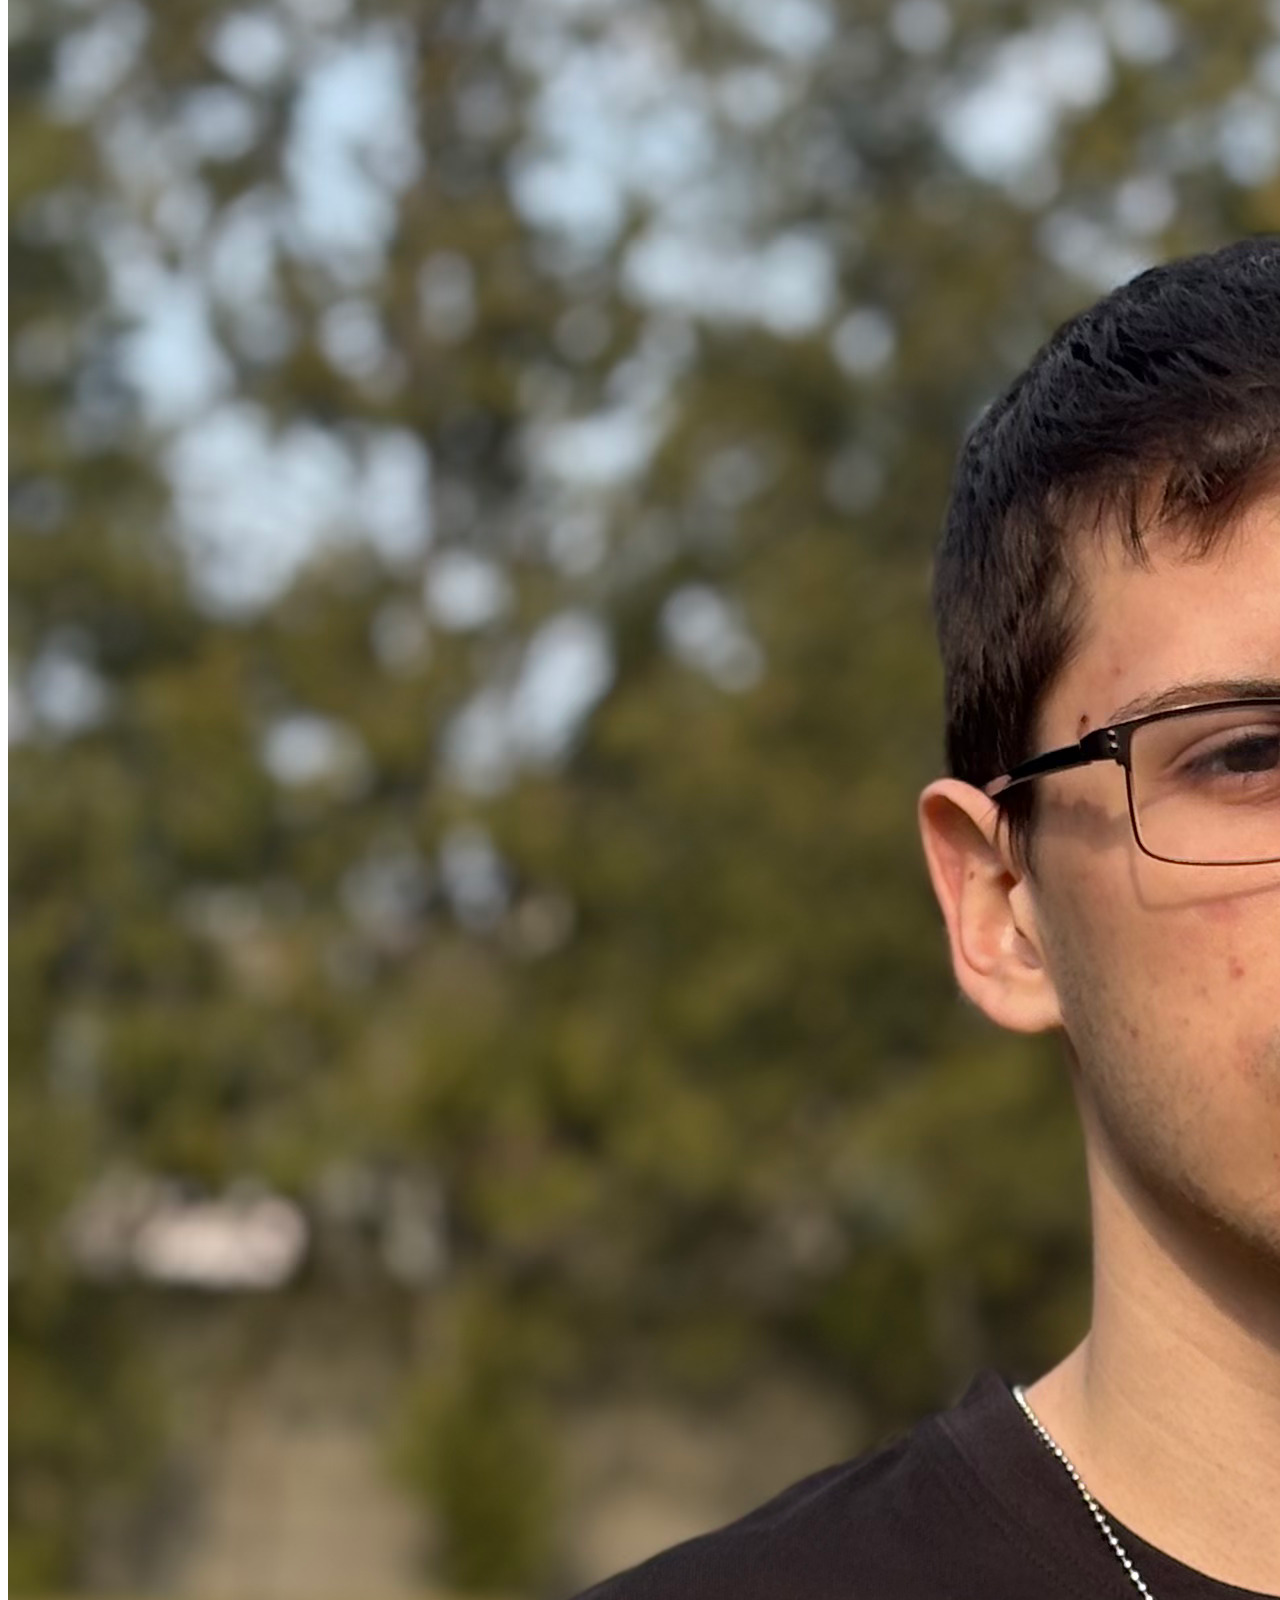
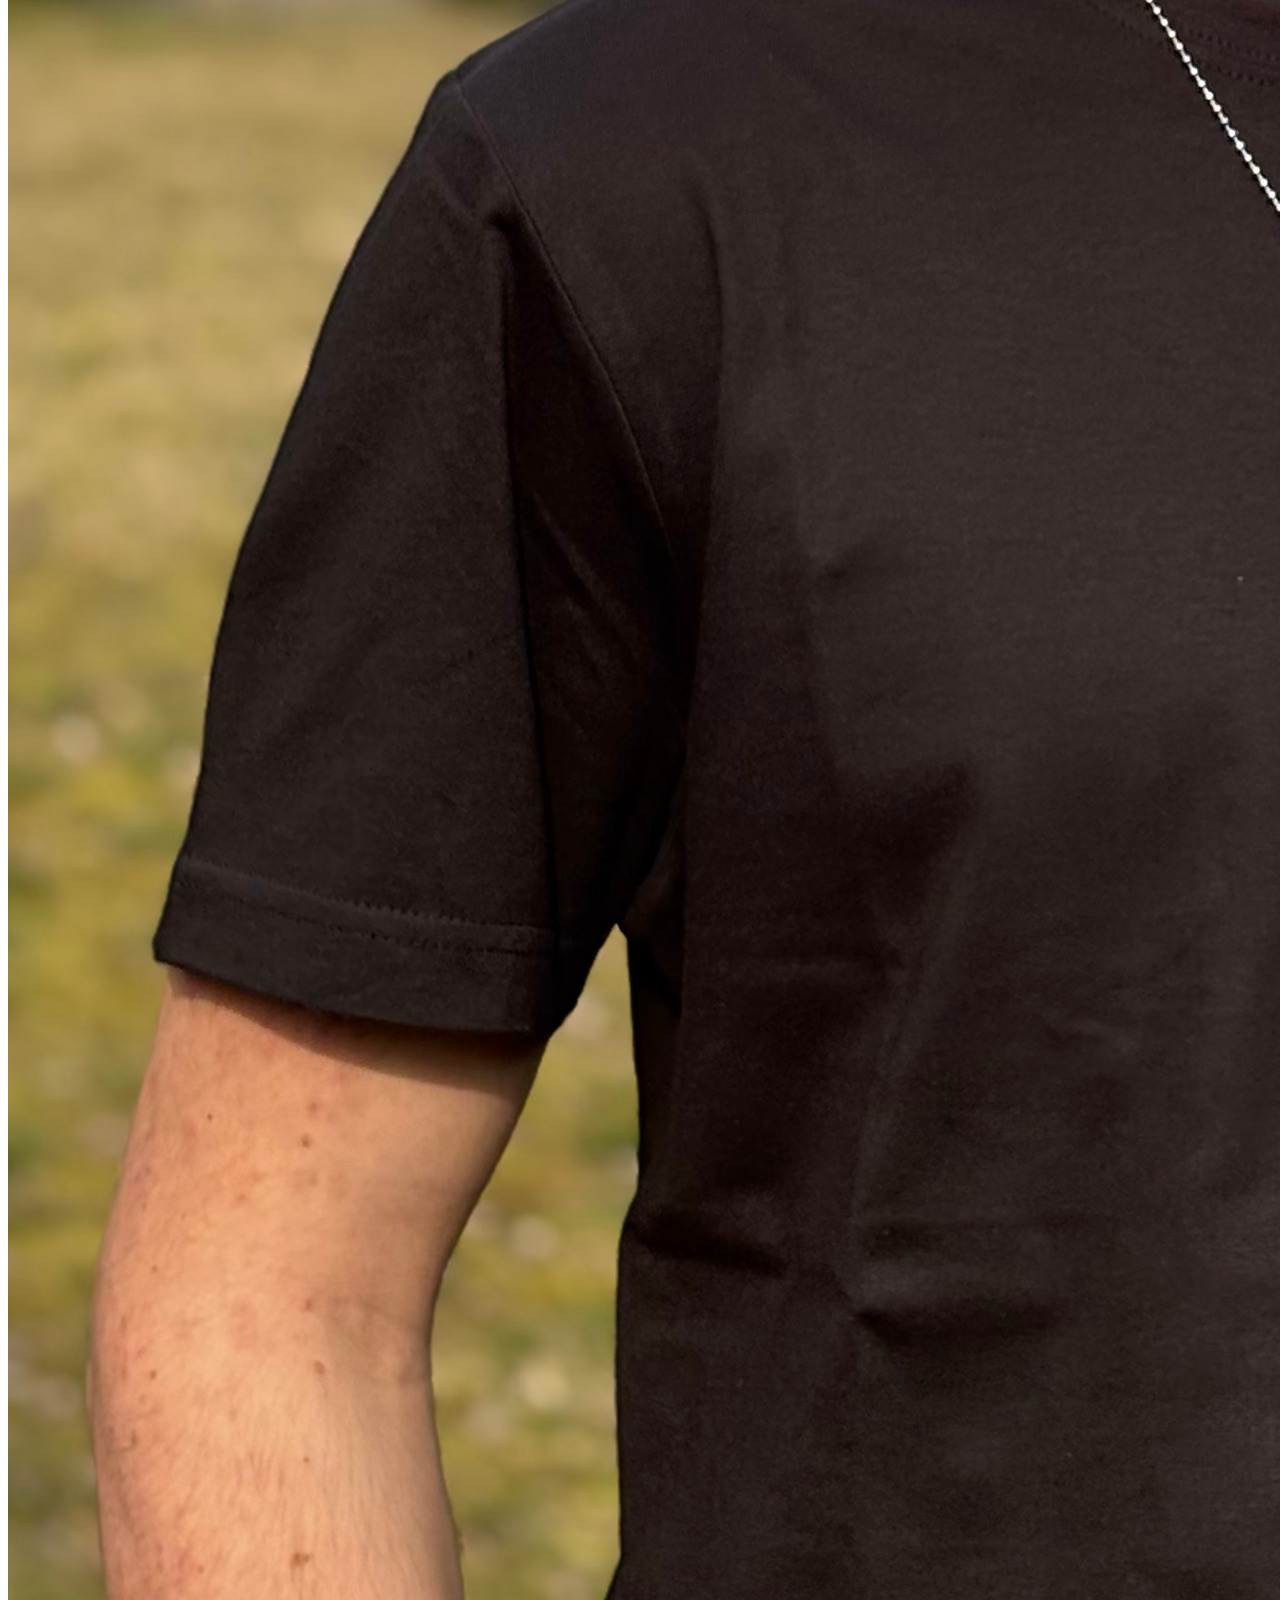
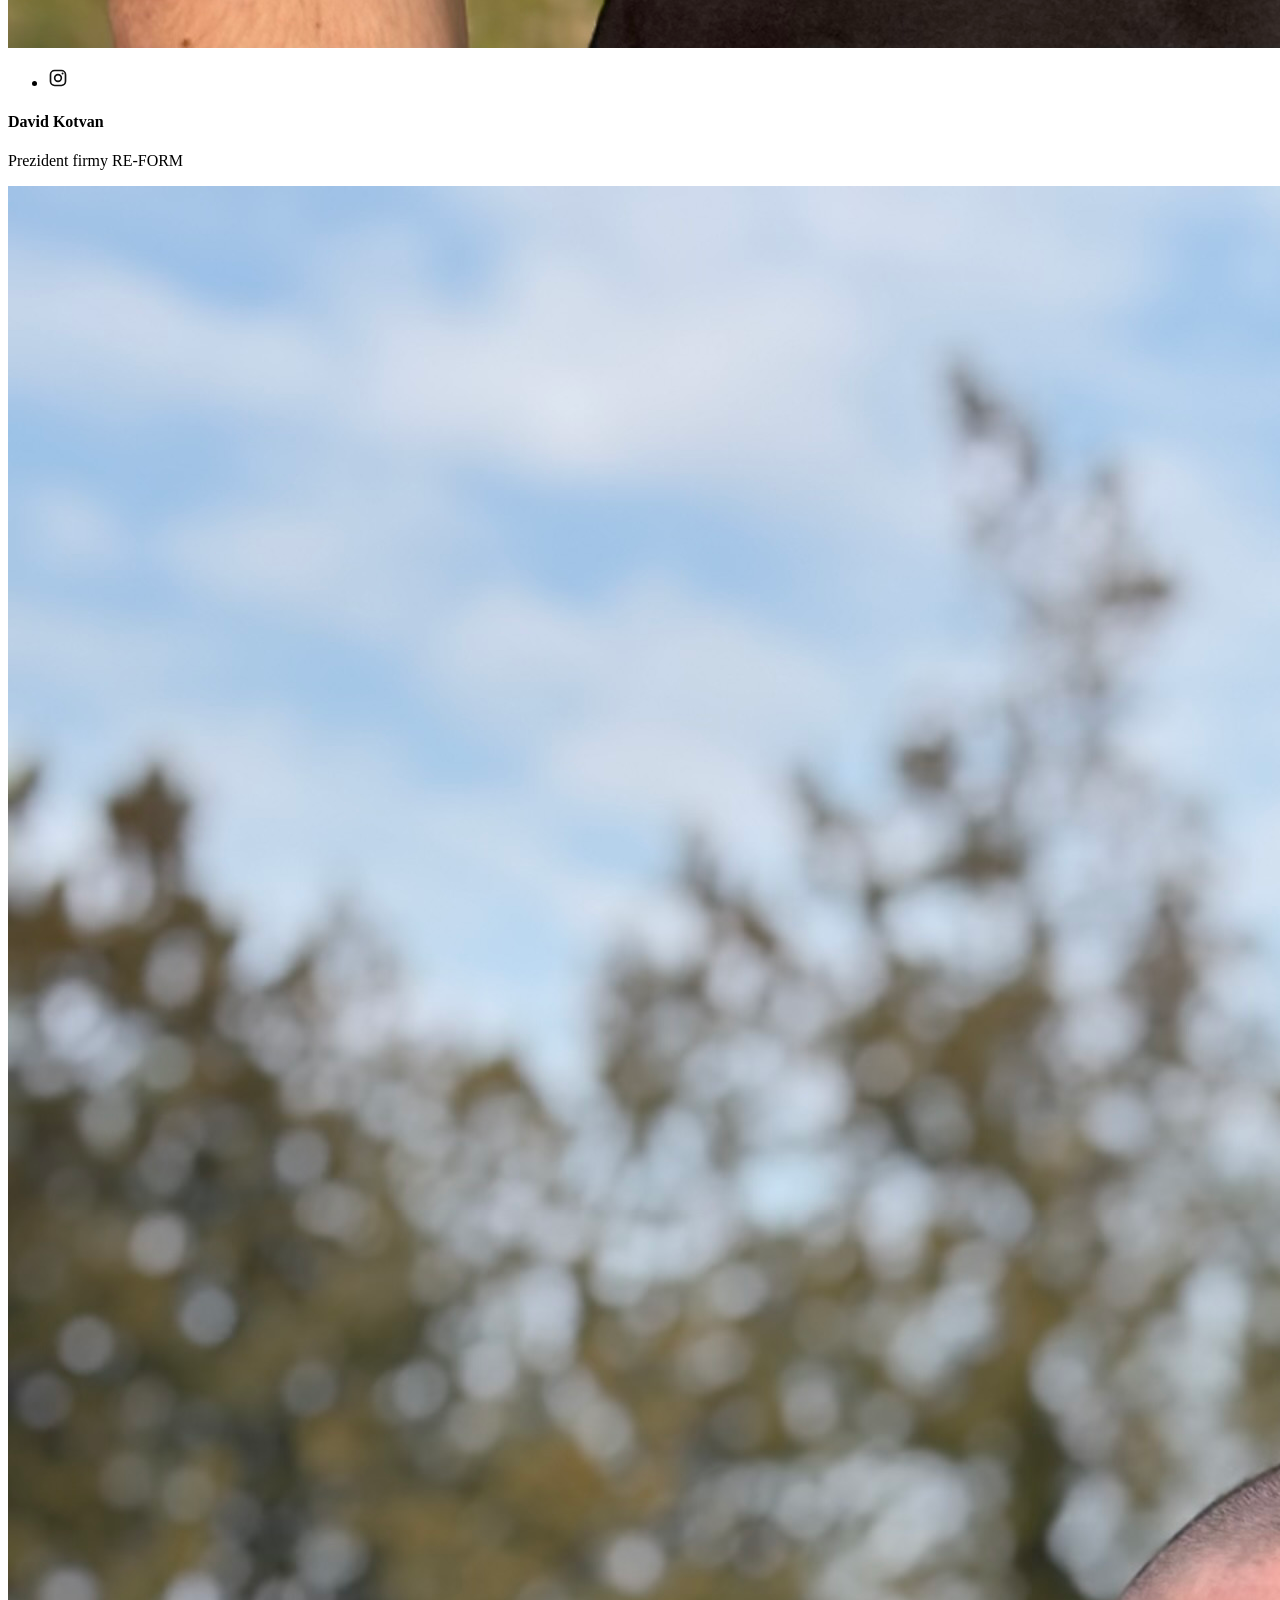
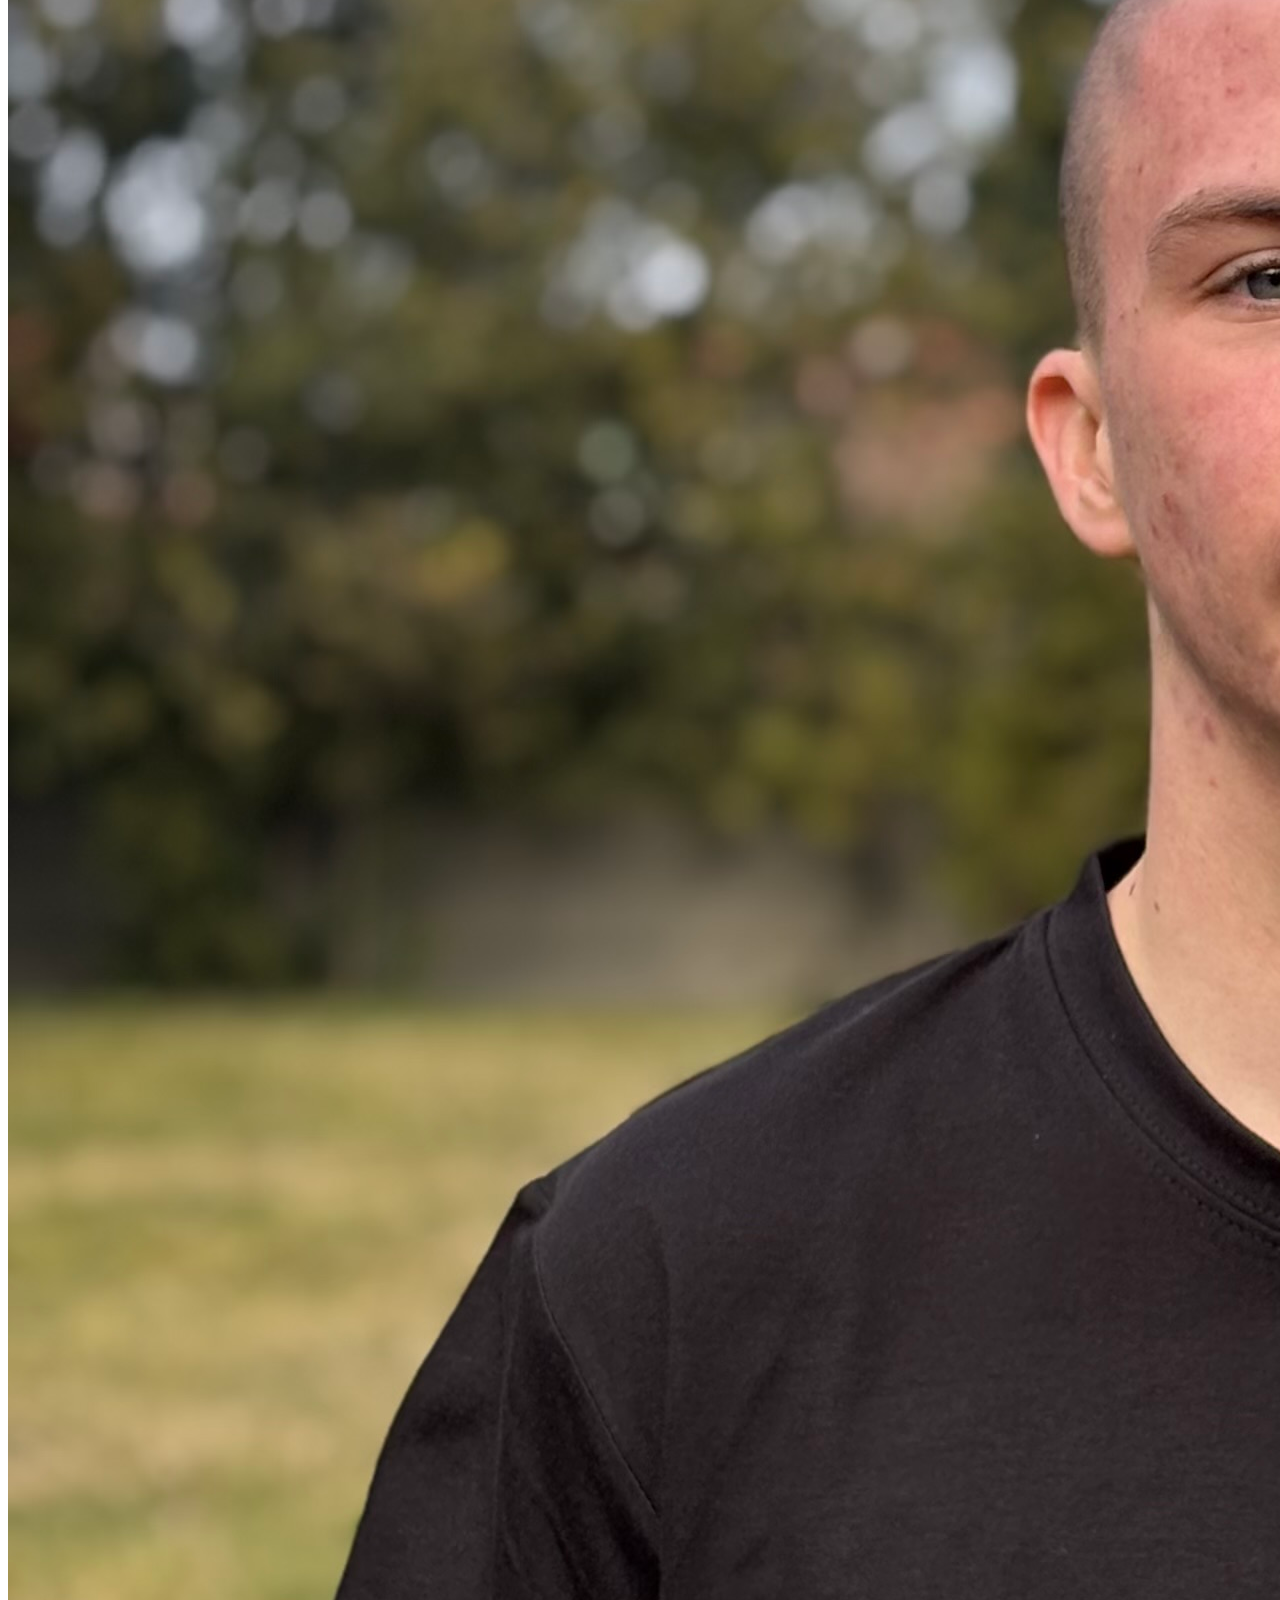
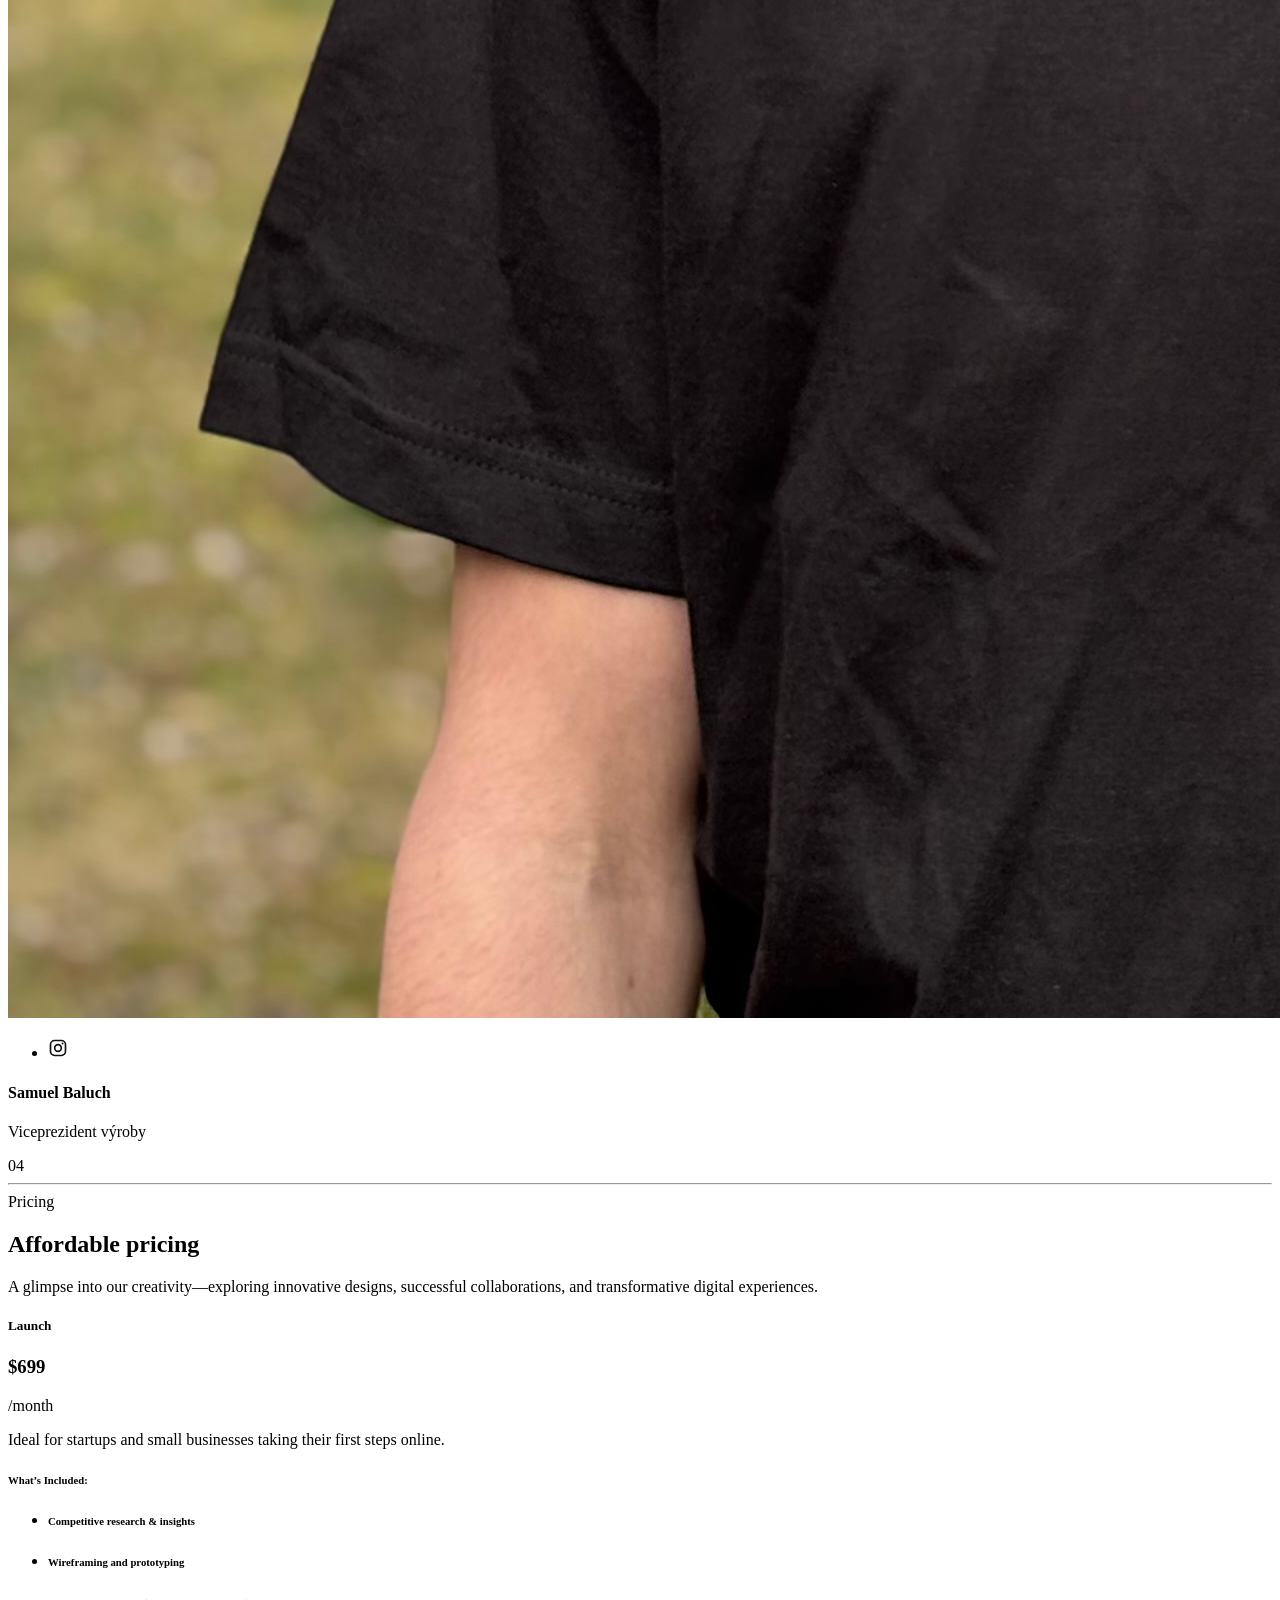
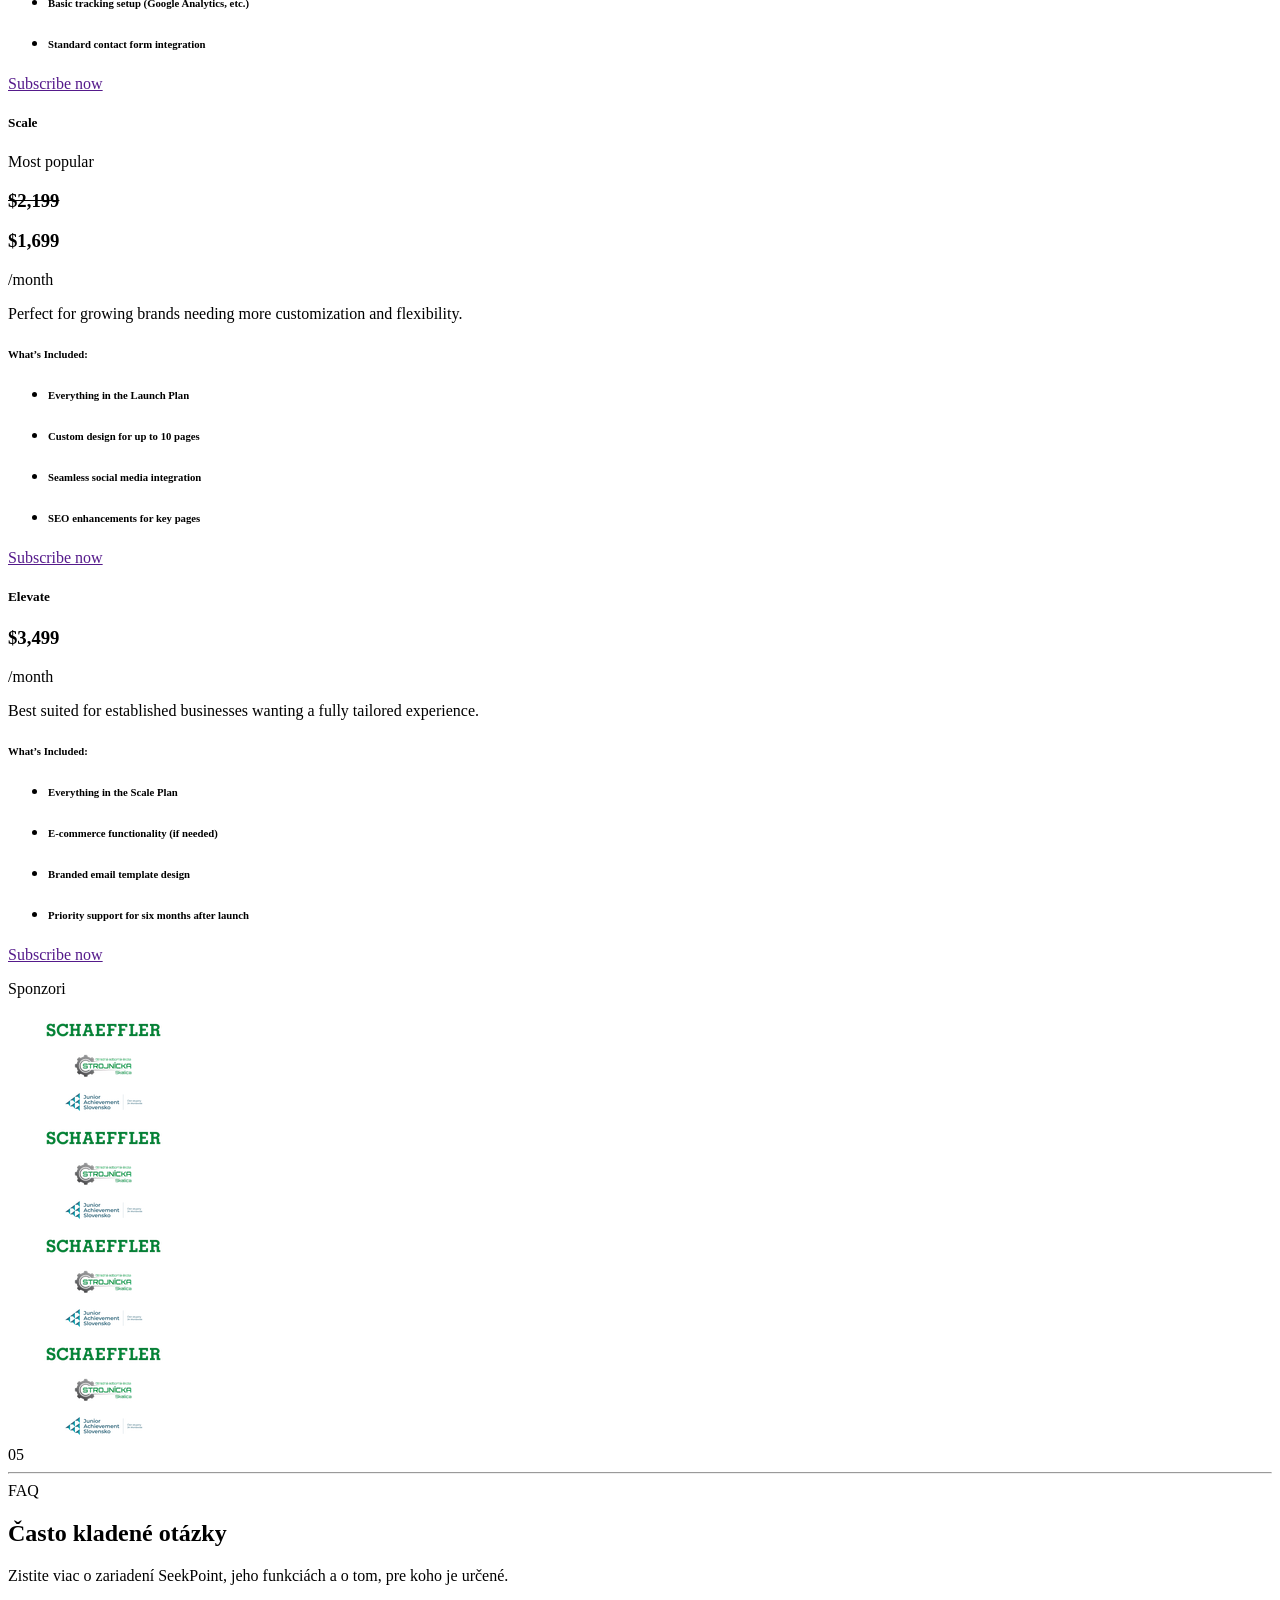
==== commit b4c9617e: "Update index.html" ====
--- a/html/index.html
+++ b/html/index.html
@@ -759,82 +759,95 @@
                       <span class="btn-text">Subscribe now</span>
                       <iconify-icon icon="lucide:arrow-up-right"
                         class="btn-icon bg-white text-dark round-52 rounded-circle hstack justify-content-center fs-7 shadow-sm"></iconify-icon>
-                    </a>
-                  </div>
-                </div>
-              </div>
-            </div>
-          </div>
-          <div class="d-flex flex-column gap-8" data-aos="fade-up" data-aos-delay="100" data-aos-duration="1000">
-            <p class="fs-5 mb-0 text-center text-dark">Sponzori</p>
-            <div class="marquee w-100 d-flex align-items-center overflow-hidden">
-              <div class="marquee-content d-flex align-items-center gap-8">
-                <div class="marquee-tag hstack justify-content-center">
-                  <img src="../assets/images/pricing/partners-1.svg" alt="partners" class="img-fluid">
-                </div>
-                <div class="marquee-tag hstack justify-content-center">
-                  <img src="../assets/images/pricing/partners-2.svg" alt="partners" class="img-fluid">
-                </div>
-                <div class="marquee-tag hstack justify-content-center">
-                  <img src="../assets/images/pricing/partners-3.svg" alt="partners" class="img-fluid">
-                </div>
-                <div class="marquee-tag hstack justify-content-center">
-                  <img src="../assets/images/pricing/partners-4.svg" alt="partners" class="img-fluid">
-                </div>
-                <div class="marquee-tag hstack justify-content-center">
-                  <img src="../assets/images/pricing/partners-5.svg" alt="partners" class="img-fluid">
-                </div>
-                <div class="marquee-tag hstack justify-content-center">
-                  <img src="../assets/images/pricing/partners-1.svg" alt="partners" class="img-fluid">
-                </div>
-                <div class="marquee-tag hstack justify-content-center">
-                  <img src="../assets/images/pricing/partners-2.svg" alt="partners" class="img-fluid">
-                </div>
-                <div class="marquee-tag hstack justify-content-center">
-                  <img src="../assets/images/pricing/partners-3.svg" alt="partners" class="img-fluid">
-                </div>
-                <div class="marquee-tag hstack justify-content-center">
-                  <img src="../assets/images/pricing/partners-4.svg" alt="partners" class="img-fluid">
-                </div>
-                <div class="marquee-tag hstack justify-content-center">
-                  <img src="../assets/images/pricing/partners-5.svg" alt="partners" class="img-fluid">
-                </div>
-                <div class="marquee-tag hstack justify-content-center">
-                  <img src="../assets/images/pricing/partners-1.svg" alt="partners" class="img-fluid">
-                </div>
-                <div class="marquee-tag hstack justify-content-center">
-                  <img src="../assets/images/pricing/partners-2.svg" alt="partners" class="img-fluid">
-                </div>
-                <div class="marquee-tag hstack justify-content-center">
-                  <img src="../assets/images/pricing/partners-3.svg" alt="partners" class="img-fluid">
-                </div>
-                <div class="marquee-tag hstack justify-content-center">
-                  <img src="../assets/images/pricing/partners-4.svg" alt="partners" class="img-fluid">
-                </div>
-                <div class="marquee-tag hstack justify-content-center">
-                  <img src="../assets/images/pricing/partners-5.svg" alt="partners" class="img-fluid">
-                </div>
-                <div class="marquee-tag hstack justify-content-center">
-                  <img src="../assets/images/pricing/partners-1.svg" alt="partners" class="img-fluid">
-                </div>
-                <div class="marquee-tag hstack justify-content-center">
-                  <img src="../assets/images/pricing/partners-2.svg" alt="partners" class="img-fluid">
-                </div>
-                <div class="marquee-tag hstack justify-content-center">
-                  <img src="../assets/images/pricing/partners-3.svg" alt="partners" class="img-fluid">
-                </div>
-                <div class="marquee-tag hstack justify-content-center">
-                  <img src="../assets/images/pricing/partners-4.svg" alt="partners" class="img-fluid">
-                </div>
-                <div class="marquee-tag hstack justify-content-center">
-                  <img src="../assets/images/pricing/partners-5.svg" alt="partners" class="img-fluid">
-                </div>
-              </div>
-            </div>
-          </div>
-        </div>
-      </div>
-    </section>
+                   </a>
+</div>
+</div>
+</div>
+</div>
+</div>
+<div class="d-flex flex-column gap-8" data-aos="fade-up" data-aos-delay="100" data-aos-duration="1000">
+  <p class="fs-5 mb-0 text-center text-dark">Sponzori</p>
+  <div class="marquee w-100 d-flex align-items-center overflow-hidden">
+    <div class="marquee-content d-flex align-items-center gap-8">
+
+      <div class="marquee-tag hstack justify-content-center">
+        <a href="https://www.firma.jaslovensko.sk/o-programe" target="_blank">
+          <img src="../assets/images/pricing/partners-1.svg" alt="JA Slovensko" class="img-fluid">
+        </a>
+      </div>
+
+      <div class="marquee-tag hstack justify-content-center">
+        <a href="https://sosskalica.sk" target="_blank">
+          <img src="../assets/images/pricing/partners-2.svg" alt="Strojnicka Skalica" class="img-fluid">
+        </a>
+      </div>
+
+      <div class="marquee-tag hstack justify-content-center">
+        <a href="https://www.schaeffler.sk/sk/" target="_blank">
+          <img src="../assets/images/pricing/partners-3.svg" alt="Schaeffler" class="img-fluid">
+        </a>
+      </div>
+
+      <div class="marquee-tag hstack justify-content-center">
+        <a href="https://www.firma.jaslovensko.sk/o-programe" target="_blank">
+          <img src="../assets/images/pricing/partners-1.svg" alt="JA Slovensko" class="img-fluid">
+        </a>
+      </div>
+
+      <div class="marquee-tag hstack justify-content-center">
+        <a href="https://sosskalica.sk" target="_blank">
+          <img src="../assets/images/pricing/partners-2.svg" alt="Strojnicka Skalica" class="img-fluid">
+        </a>
+      </div>
+
+      <div class="marquee-tag hstack justify-content-center">
+        <a href="https://www.schaeffler.sk/sk/" target="_blank">
+          <img src="../assets/images/pricing/partners-3.svg" alt="Schaeffler" class="img-fluid">
+        </a>
+      </div>
+
+      <div class="marquee-tag hstack justify-content-center">
+        <a href="https://www.firma.jaslovensko.sk/o-programe" target="_blank">
+          <img src="../assets/images/pricing/partners-1.svg" alt="JA Slovensko" class="img-fluid">
+        </a>
+      </div>
+
+      <div class="marquee-tag hstack justify-content-center">
+        <a href="https://sosskalica.sk" target="_blank">
+          <img src="../assets/images/pricing/partners-2.svg" alt="Strojnicka Skalica" class="img-fluid">
+        </a>
+      </div>
+
+      <div class="marquee-tag hstack justify-content-center">
+        <a href="https://www.schaeffler.sk/sk/" target="_blank">
+          <img src="../assets/images/pricing/partners-3.svg" alt="Schaeffler" class="img-fluid">
+        </a>
+      </div>
+
+      <div class="marquee-tag hstack justify-content-center">
+        <a href="https://www.firma.jaslovensko.sk/o-programe" target="_blank">
+          <img src="../assets/images/pricing/partners-1.svg" alt="JA Slovensko" class="img-fluid">
+        </a>
+      </div>
+
+      <div class="marquee-tag hstack justify-content-center">
+        <a href="https://sosskalica.sk" target="_blank">
+          <img src="../assets/images/pricing/partners-2.svg" alt="Strojnicka Skalica" class="img-fluid">
+        </a>
+      </div>
+
+      <div class="marquee-tag hstack justify-content-center">
+        <a href="https://www.schaeffler.sk/sk/" target="_blank">
+          <img src="../assets/images/pricing/partners-3.svg" alt="Schaeffler" class="img-fluid">
+        </a>
+      </div>
+
+    </div>
+  </div>
+</div>
+</div>
+</div>
+</section>
 
    <!--  FAQ Section -->
 <section class="faq py-5 py-lg-11 py-xl-12 bg-dark" id="faq">
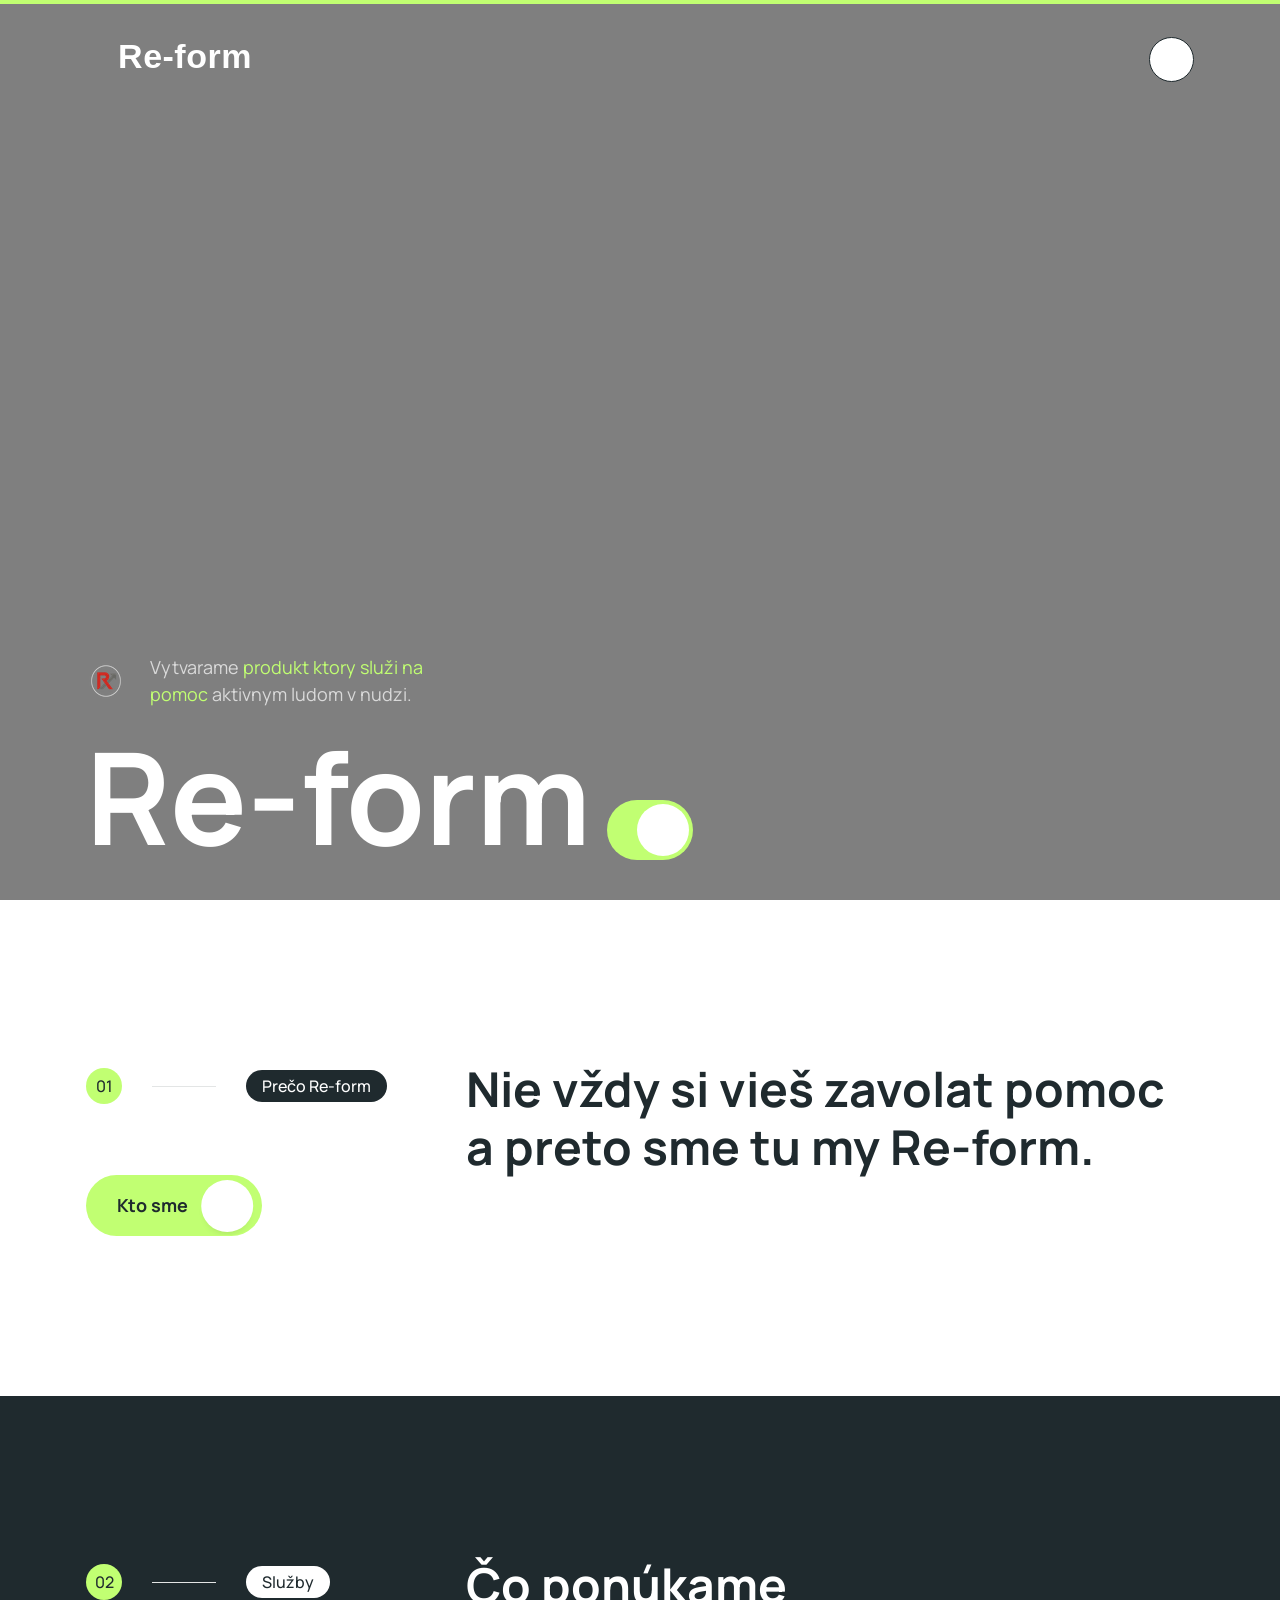
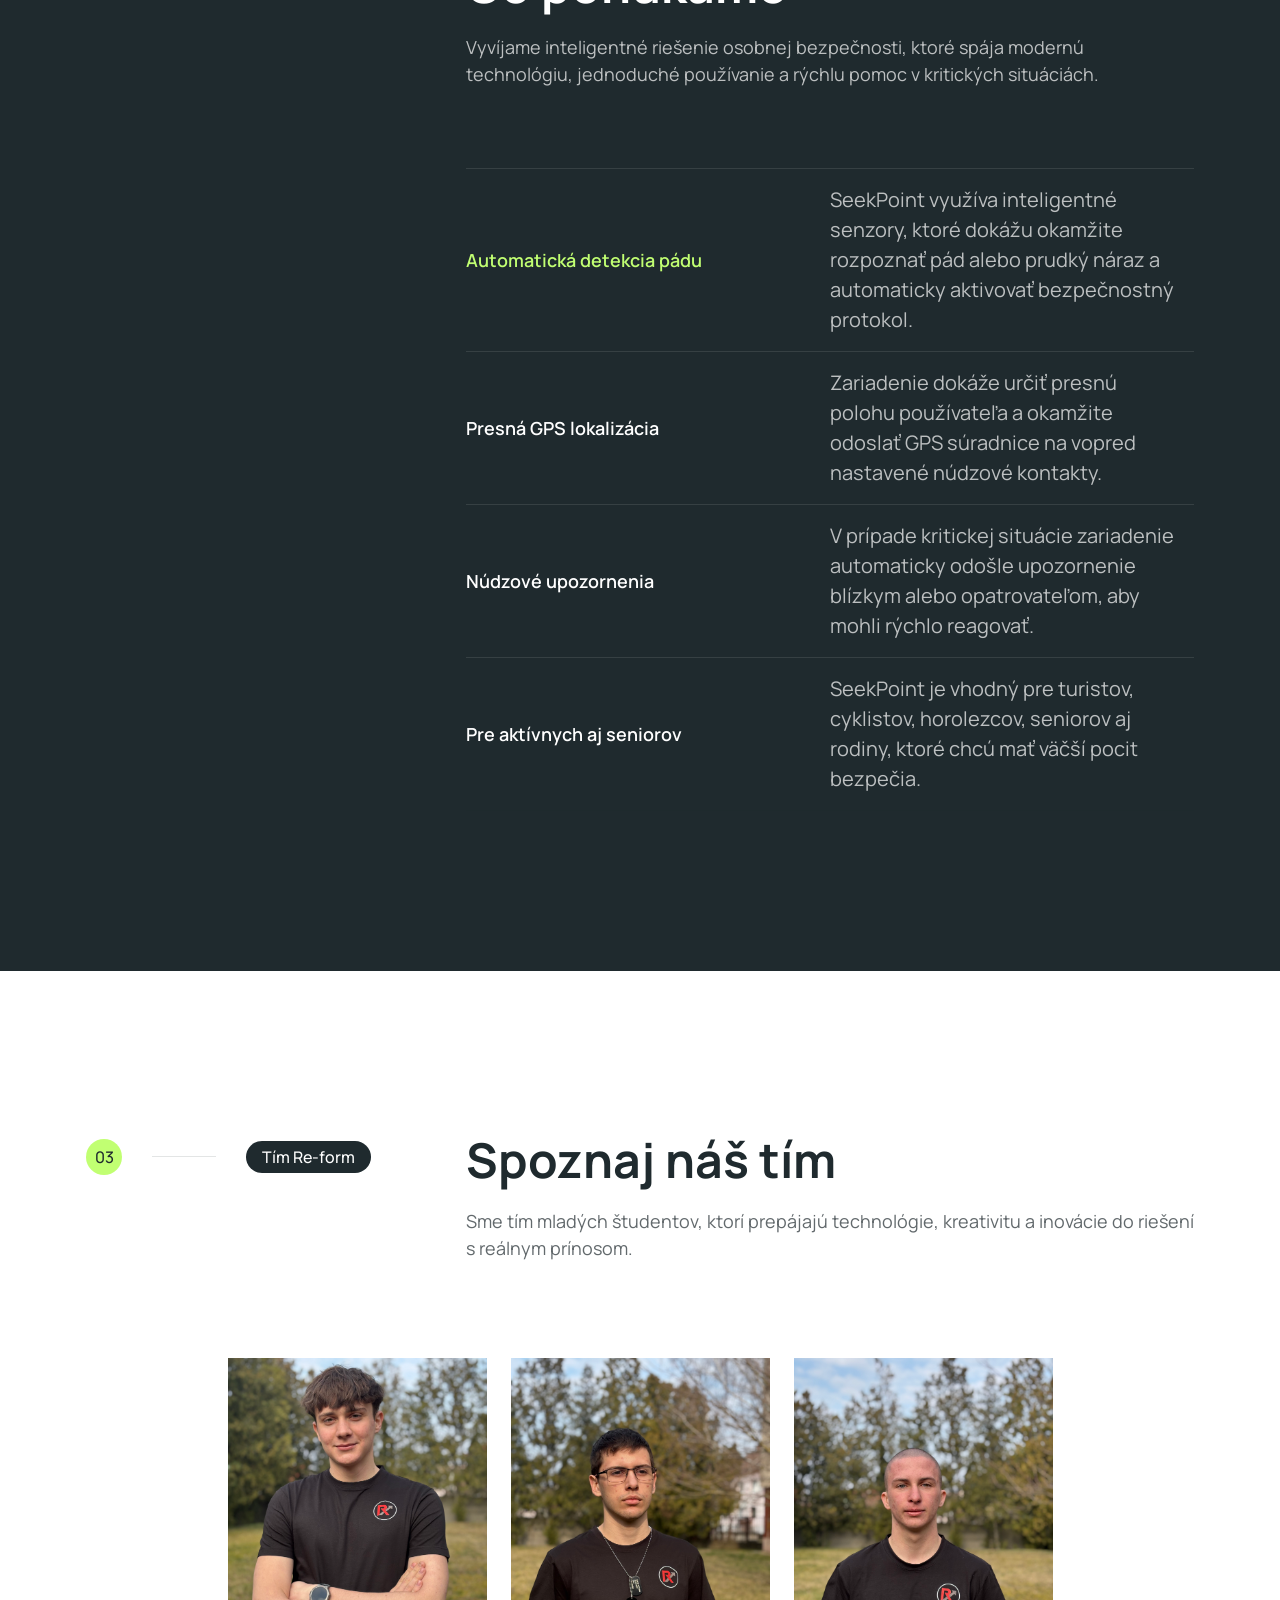
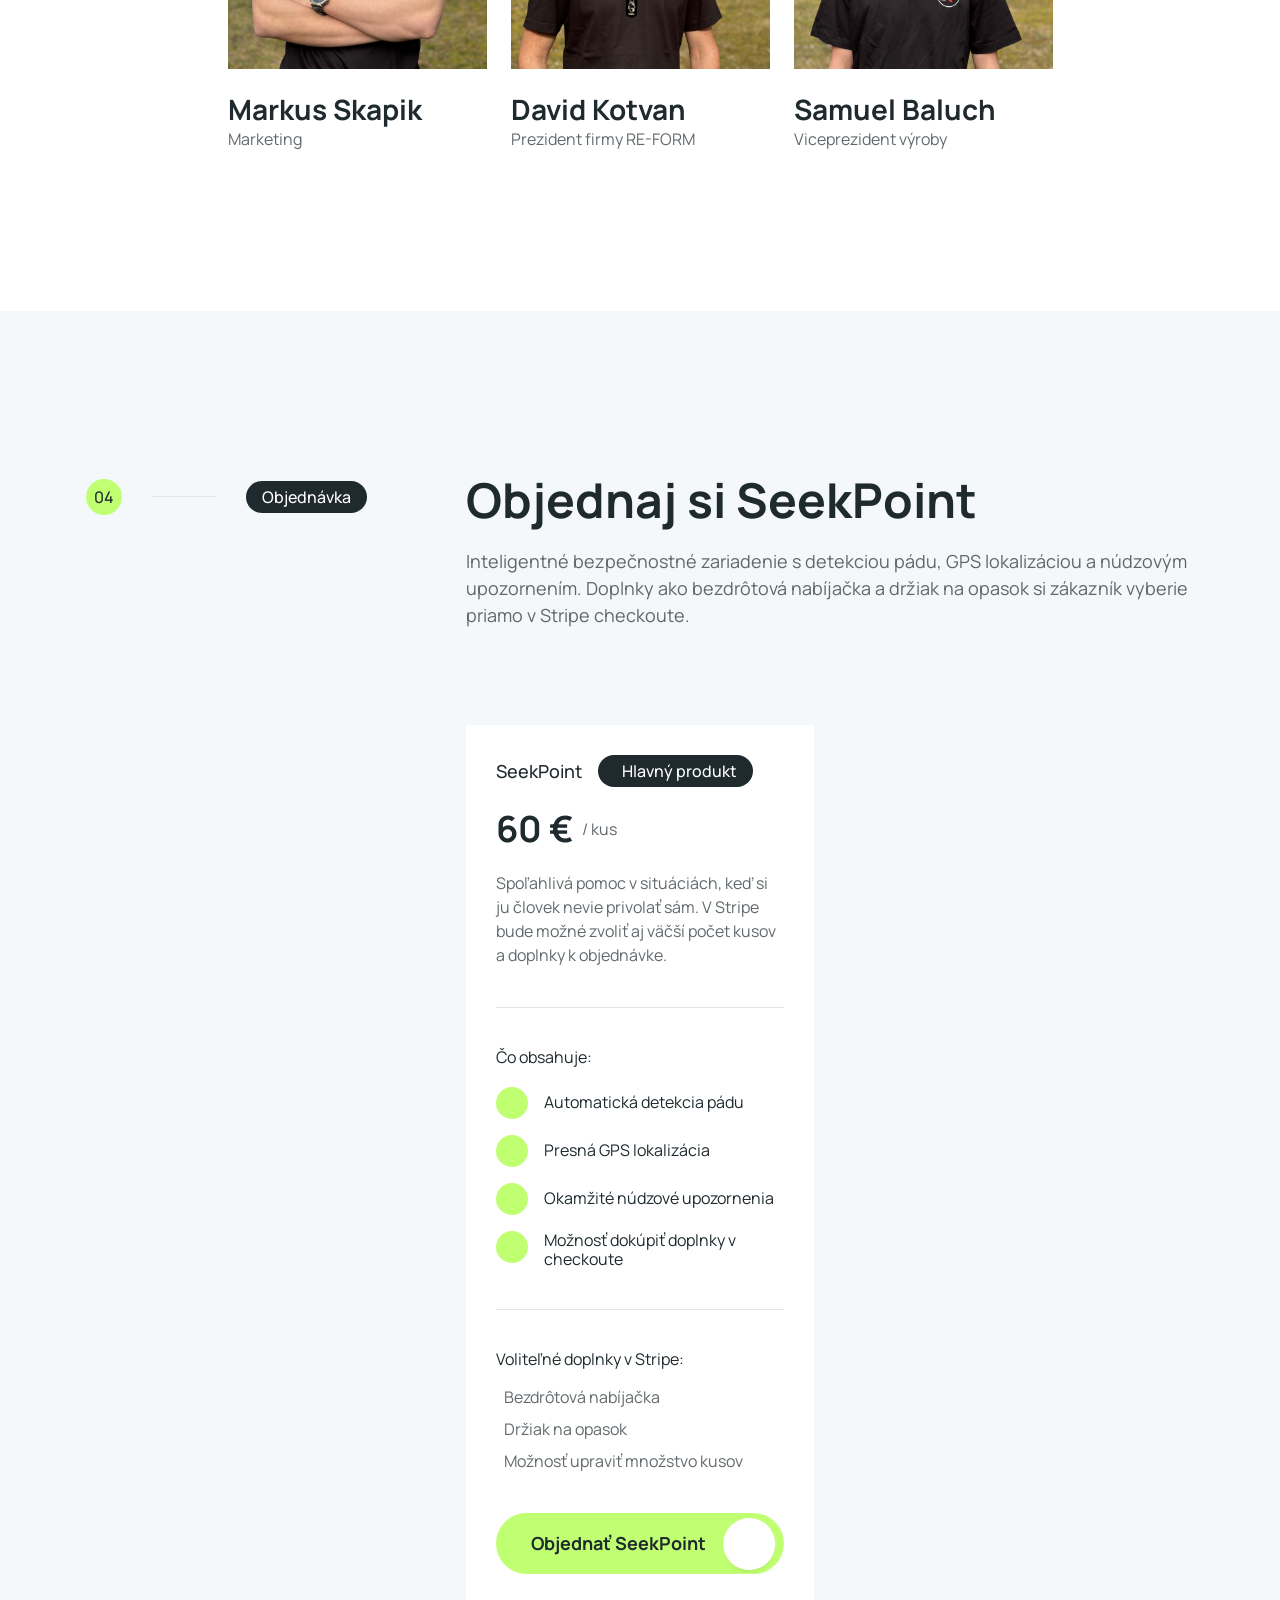
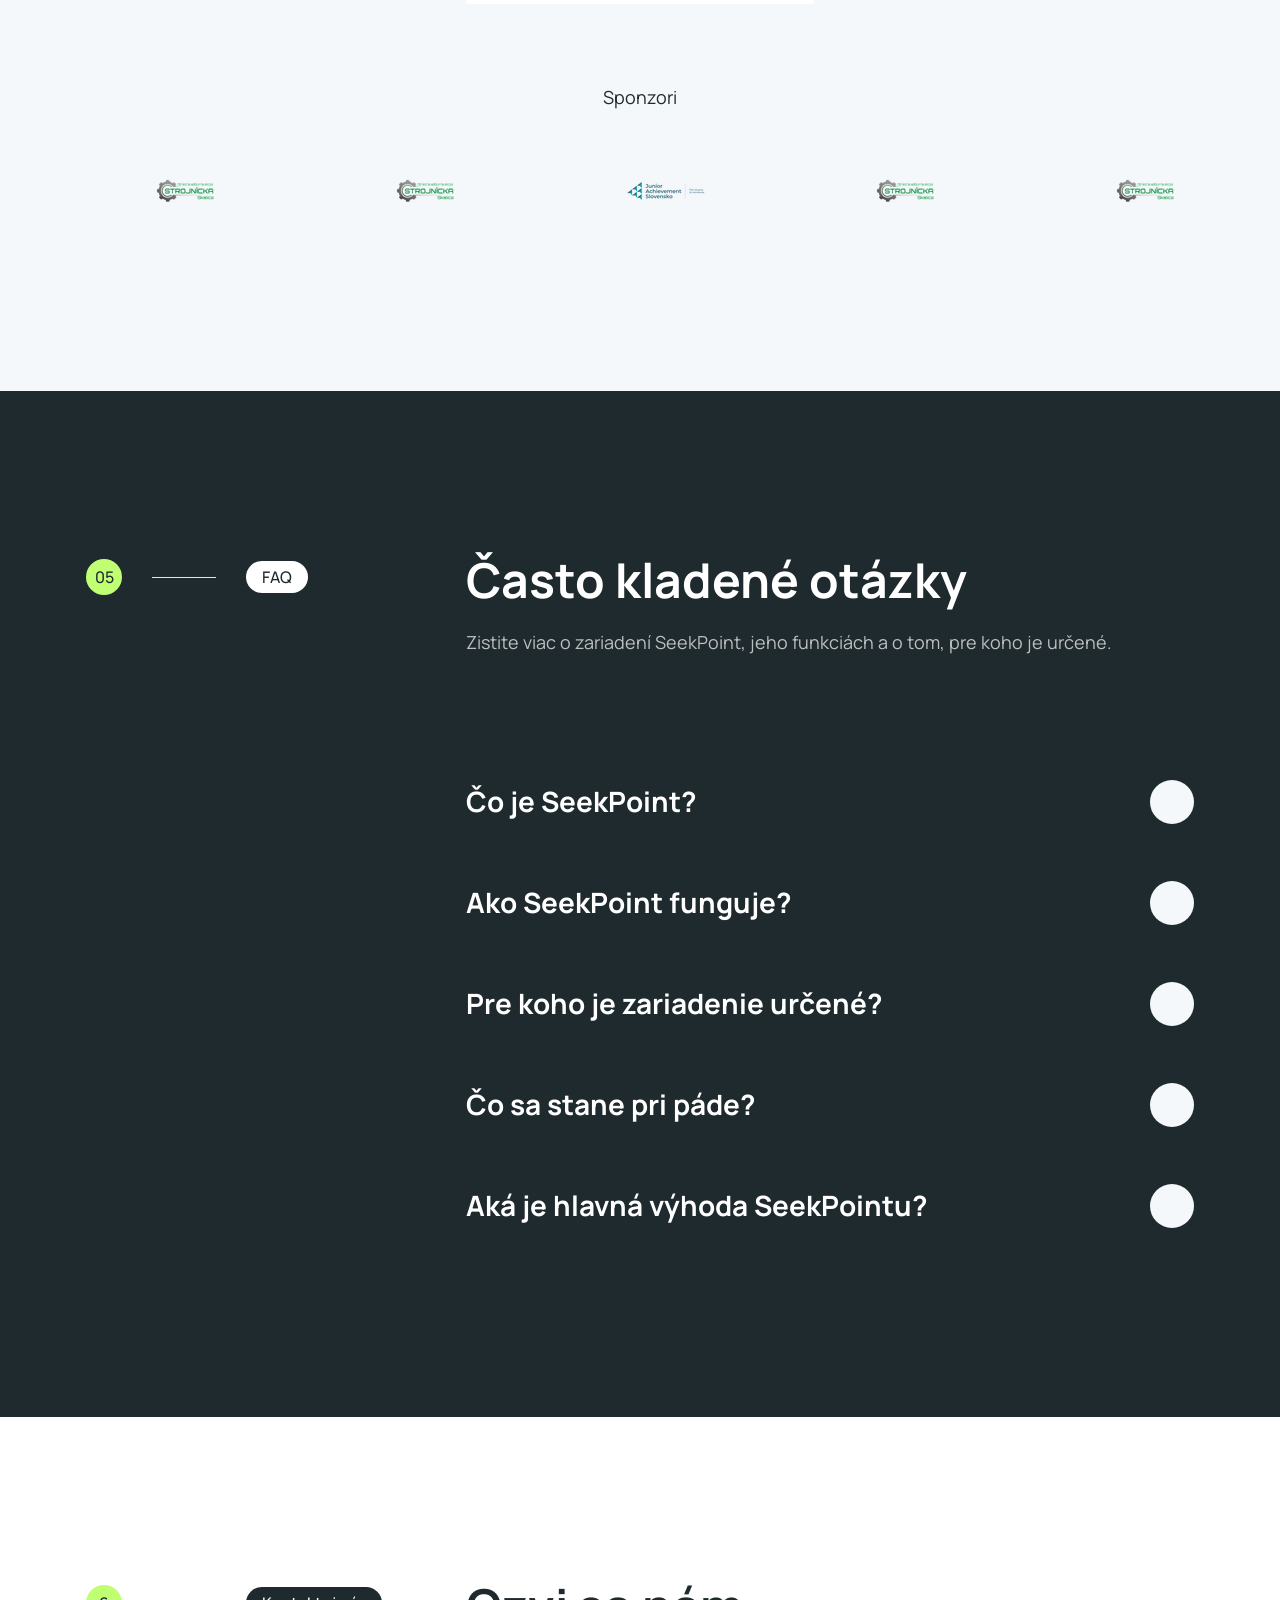
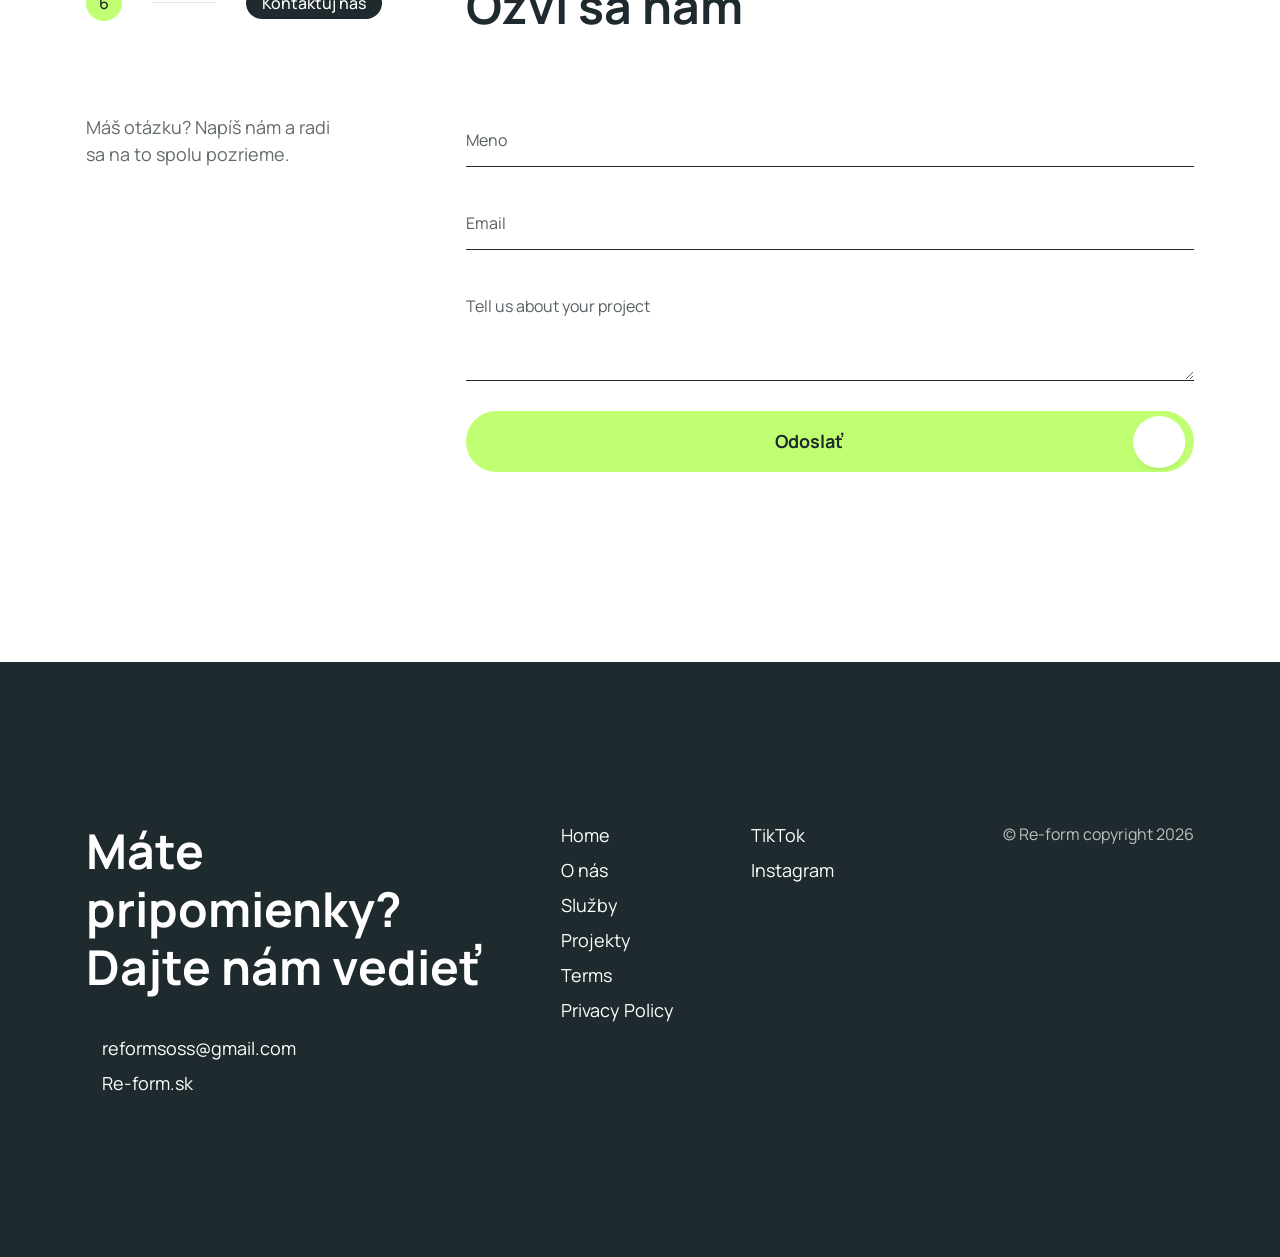
==== commit a7fd454f: "Update index.html" ====
--- a/html/index.html
+++ b/html/index.html
@@ -585,181 +585,129 @@
   </div>
 </section>
 
-    <!--  Pricing Section -->
-    <section class="pricing-section py-5 py-lg-11 py-xl-12 bg-light-gray">
-      <div class="container">
-        <div class="d-flex flex-column gap-5 gap-xl-10">
-          <div class="d-flex flex-column gap-5 gap-xl-11">
-            <div class="row gap-7 gap-xl-0">
-              <div class="col-xl-4 col-xxl-4">
-                <div class="d-flex align-items-center gap-7 py-2" data-aos="fade-right" data-aos-delay="100"
+    <!-- Pricing / Order Section -->
+<section class="pricing-section py-5 py-lg-11 py-xl-12 bg-light-gray" id="order">
+  <div class="container">
+    <div class="d-flex flex-column gap-5 gap-xl-10">
+
+      <div class="d-flex flex-column gap-5 gap-xl-11">
+        <div class="row gap-7 gap-xl-0">
+          <div class="col-xl-4 col-xxl-4">
+            <div class="d-flex align-items-center gap-7 py-2" data-aos="fade-right" data-aos-delay="100"
+              data-aos-duration="1000">
+              <span
+                class="round-36 flex-shrink-0 text-dark rounded-circle bg-primary hstack justify-content-center fw-medium">04</span>
+              <hr class="border-line bg-white">
+              <span class="badge text-bg-dark">Objednávka</span>
+            </div>
+          </div>
+
+          <div class="col-xl-8 col-xxl-7">
+            <div class="row">
+              <div class="col-xxl-8">
+                <div class="d-flex flex-column gap-6" data-aos="fade-up" data-aos-delay="100"
                   data-aos-duration="1000">
-                  <span
-                    class="round-36 flex-shrink-0 text-dark rounded-circle bg-primary hstack justify-content-center fw-medium">04</span>
-                  <hr class="border-line bg-white">
-                  <span class="badge text-bg-dark">Pricing</span>
+                  <h2 class="mb-0">Objednaj si SeekPoint</h2>
+                  <p class="fs-5 mb-0 text-opacity-70">
+                    Inteligentné bezpečnostné zariadenie s detekciou pádu, GPS lokalizáciou a núdzovým upozornením.
+                    Doplnky ako bezdrôtová nabíjačka a držiak na opasok si zákazník vyberie priamo v Stripe checkoute.
+                  </p>
                 </div>
               </div>
-              <div class="col-xl-8 col-xxl-7">
-                <div class="row">
-                  <div class="col-xxl-8">
-                    <div class="d-flex flex-column gap-6" data-aos="fade-up" data-aos-delay="100"
-                      data-aos-duration="1000">
-                      <h2 class="mb-0">Affordable pricing</h2>
-                      <p class="fs-5 mb-0 text-opacity-70">A glimpse into our creativity—exploring innovative designs,
-                        successful collaborations, and transformative digital experiences.</p>
-                    </div>
+            </div>
+          </div>
+        </div>
+
+        <div class="row justify-content-center">
+          <div class="col-lg-6 col-xl-4 d-flex align-items-stretch">
+            <div class="card w-100" data-aos="fade-up" data-aos-delay="100" data-aos-duration="1000">
+              <div class="card-body p-7 p-xxl-5 d-flex flex-column gap-8">
+
+                <div class="d-flex flex-column gap-6">
+                  <div class="hstack gap-3">
+                    <h5 class="mb-0 fw-medium">SeekPoint</h5>
+                    <span class="badge text-bg-dark hstack gap-2">
+                      <iconify-icon icon="lucide:shield-check" class="fs-5"></iconify-icon>
+                      Hlavný produkt
+                    </span>
                   </div>
+
+                  <div class="hstack gap-2">
+                    <h3 class="mb-0">60 €</h3>
+                    <p class="mb-0">/ kus</p>
+                  </div>
+
+                  <p class="mb-0">
+                    Spoľahlivá pomoc v situáciách, keď si ju človek nevie privolať sám.
+                    V Stripe bude možné zvoliť aj väčší počet kusov a doplnky k objednávke.
+                  </p>
                 </div>
-              </div>
-            </div>
-            <div class="row">
-              <div class="col-lg-6 col-xl-4 mb-7 mb-xl-0 d-flex align-items-stretch">
-                <div class="card w-100" data-aos="fade-up" data-aos-delay="100" data-aos-duration="1000">
-                  <div class="card-body p-7 p-xxl-5 d-flex flex-column gap-8">
-                    <div class="d-flex flex-column gap-6">
-                      <h5 class="mb-0 fw-medium">Launch</h5>
-                      <div class="hstack gap-2">
-                        <h3 class="mb-0">$699</h3>
-                        <p class="mb-0">/month</p>
-                      </div>
-                      <p class="mb-0">Ideal for startups and small businesses taking their first steps online.</p>
-                    </div>
-                    <div class="pt-8 border-top d-flex flex-column gap-6">
-                      <h6 class="mb-0 fw-normal">What’s Included:</h6>
-                      <ul class="list-unstyled d-flex flex-column gap-3 mb-0">
-                        <li class="hstack gap-3">
-                          <span
-                            class="round-32 rounded-circle bg-primary flex-shrink-0 hstack justify-content-center"><iconify-icon
-                              icon="lucide:check" class="fs-6 text-dark"></iconify-icon></span>
-                          <h6 class="mb-0 fw-normal">Competitive research & insights</h6>
-                        </li>
-                        <li class="hstack gap-3">
-                          <span
-                            class="round-32 rounded-circle bg-primary flex-shrink-0 hstack justify-content-center"><iconify-icon
-                              icon="lucide:check" class="fs-6 text-dark"></iconify-icon></span>
-                          <h6 class="mb-0 fw-normal">Wireframing and prototyping</h6>
-                        </li>
-                        <li class="hstack gap-3">
-                          <span
-                            class="round-32 rounded-circle bg-primary flex-shrink-0 hstack justify-content-center"><iconify-icon
-                              icon="lucide:check" class="fs-6 text-dark"></iconify-icon></span>
-                          <h6 class="mb-0 fw-normal">Basic tracking setup (Google Analytics, etc.)</h6>
-                        </li>
-                        <li class="hstack gap-3">
-                          <span
-                            class="round-32 rounded-circle bg-primary flex-shrink-0 hstack justify-content-center"><iconify-icon
-                              icon="lucide:check" class="fs-6 text-dark"></iconify-icon></span>
-                          <h6 class="mb-0 fw-normal">Standard contact form integration</h6>
-                        </li>
-                      </ul>
-                    </div>
-                    <a href="" class="btn w-100 justify-content-center">
-                      <span class="btn-text">Subscribe now</span>
-                      <iconify-icon icon="lucide:arrow-up-right"
-                        class="btn-icon bg-white text-dark round-52 rounded-circle hstack justify-content-center fs-7 shadow-sm"></iconify-icon>
-                    </a>
-                  </div>
+
+                <div class="pt-8 border-top d-flex flex-column gap-6">
+                  <h6 class="mb-0 fw-normal">Čo obsahuje:</h6>
+                  <ul class="list-unstyled d-flex flex-column gap-3 mb-0">
+                    <li class="hstack gap-3">
+                      <span
+                        class="round-32 rounded-circle bg-primary flex-shrink-0 hstack justify-content-center">
+                        <iconify-icon icon="lucide:check" class="fs-6 text-dark"></iconify-icon>
+                      </span>
+                      <h6 class="mb-0 fw-normal">Automatická detekcia pádu</h6>
+                    </li>
+
+                    <li class="hstack gap-3">
+                      <span
+                        class="round-32 rounded-circle bg-primary flex-shrink-0 hstack justify-content-center">
+                        <iconify-icon icon="lucide:check" class="fs-6 text-dark"></iconify-icon>
+                      </span>
+                      <h6 class="mb-0 fw-normal">Presná GPS lokalizácia</h6>
+                    </li>
+
+                    <li class="hstack gap-3">
+                      <span
+                        class="round-32 rounded-circle bg-primary flex-shrink-0 hstack justify-content-center">
+                        <iconify-icon icon="lucide:check" class="fs-6 text-dark"></iconify-icon>
+                      </span>
+                      <h6 class="mb-0 fw-normal">Okamžité núdzové upozornenia</h6>
+                    </li>
+
+                    <li class="hstack gap-3">
+                      <span
+                        class="round-32 rounded-circle bg-primary flex-shrink-0 hstack justify-content-center">
+                        <iconify-icon icon="lucide:check" class="fs-6 text-dark"></iconify-icon>
+                      </span>
+                      <h6 class="mb-0 fw-normal">Možnosť dokúpiť doplnky v checkoute</h6>
+                    </li>
+                  </ul>
                 </div>
-              </div>
-              <div class="col-lg-6 col-xl-4 mb-7 mb-xl-0 d-flex align-items-stretch">
-                <div class="card w-100" data-aos="fade-up" data-aos-delay="200" data-aos-duration="1000">
-                  <div class="card-body p-7 p-xxl-5 d-flex flex-column gap-8">
-                    <div class="d-flex flex-column gap-6">
-                      <div class="hstack gap-3">
-                        <h5 class="mb-0 fw-medium">Scale</h5>
-                        <span class="badge text-bg-dark hstack gap-2"><iconify-icon icon="lucide:flame"
-                            class="fs-5"></iconify-icon>Most popular</span>
-                      </div>
-                      <div class="hstack gap-2">
-                        <h3 class="mb-0 text-opacity-50 text-dark"><del>$2,199</del></h3>
-                        <h3 class="mb-0">$1,699</h3>
-                        <p class="mb-0">/month</p>
-                      </div>
-                      <p class="mb-0">Perfect for growing brands needing more customization and flexibility.</p>
-                    </div>
-                    <div class="pt-8 border-top d-flex flex-column gap-6">
-                      <h6 class="mb-0 fw-normal">What’s Included:</h6>
-                      <ul class="list-unstyled d-flex flex-column gap-3 mb-0">
-                        <li class="hstack gap-3">
-                          <span
-                            class="round-32 rounded-circle bg-primary flex-shrink-0 hstack justify-content-center"><iconify-icon
-                              icon="lucide:check" class="fs-6 text-dark"></iconify-icon></span>
-                          <h6 class="mb-0 fw-normal">Everything in the Launch Plan</h6>
-                        </li>
-                        <li class="hstack gap-3">
-                          <span
-                            class="round-32 rounded-circle bg-primary flex-shrink-0 hstack justify-content-center"><iconify-icon
-                              icon="lucide:check" class="fs-6 text-dark"></iconify-icon></span>
-                          <h6 class="mb-0 fw-normal">Custom design for up to 10 pages</h6>
-                        </li>
-                        <li class="hstack gap-3">
-                          <span
-                            class="round-32 rounded-circle bg-primary flex-shrink-0 hstack justify-content-center"><iconify-icon
-                              icon="lucide:check" class="fs-6 text-dark"></iconify-icon></span>
-                          <h6 class="mb-0 fw-normal">Seamless social media integration</h6>
-                        </li>
-                        <li class="hstack gap-3">
-                          <span
-                            class="round-32 rounded-circle bg-primary flex-shrink-0 hstack justify-content-center"><iconify-icon
-                              icon="lucide:check" class="fs-6 text-dark"></iconify-icon></span>
-                          <h6 class="mb-0 fw-normal">SEO enhancements for key pages</h6>
-                        </li>
-                      </ul>
-                    </div>
-                    <a href="" class="btn w-100 justify-content-center">
-                      <span class="btn-text">Subscribe now</span>
-                      <iconify-icon icon="lucide:arrow-up-right"
-                        class="btn-icon bg-white text-dark round-52 rounded-circle hstack justify-content-center fs-7 shadow-sm"></iconify-icon>
-                    </a>
-                  </div>
+
+                <div class="pt-8 border-top d-flex flex-column gap-3">
+                  <h6 class="mb-0 fw-normal">Voliteľné doplnky v Stripe:</h6>
+                  <ul class="list-unstyled d-flex flex-column gap-2 mb-0">
+                    <li class="hstack gap-2">
+                      <iconify-icon icon="lucide:plus" class="fs-6 text-dark"></iconify-icon>
+                      <p class="mb-0">Bezdrôtová nabíjačka</p>
+                    </li>
+                    <li class="hstack gap-2">
+                      <iconify-icon icon="lucide:plus" class="fs-6 text-dark"></iconify-icon>
+                      <p class="mb-0">Držiak na opasok</p>
+                    </li>
+                    <li class="hstack gap-2">
+                      <iconify-icon icon="lucide:plus" class="fs-6 text-dark"></iconify-icon>
+                      <p class="mb-0">Možnosť upraviť množstvo kusov</p>
+                    </li>
+                  </ul>
                 </div>
-              </div>
-              <div class="col-lg-6 col-xl-4 mb-7 mb-xl-0 d-flex align-items-stretch">
-                <div class="card w-100" data-aos="fade-up" data-aos-delay="300" data-aos-duration="1000">
-                  <div class="card-body p-7 p-xxl-5 d-flex flex-column gap-8">
-                    <div class="d-flex flex-column gap-6">
-                      <h5 class="mb-0 fw-medium">Elevate</h5>
-                      <div class="hstack gap-2">
-                        <h3 class="mb-0">$3,499</h3>
-                        <p class="mb-0">/month</p>
-                      </div>
-                      <p class="mb-0">Best suited for established businesses wanting a fully tailored experience.</p>
-                    </div>
-                    <div class="pt-8 border-top d-flex flex-column gap-6">
-                      <h6 class="mb-0 fw-normal">What’s Included:</h6>
-                      <ul class="list-unstyled d-flex flex-column gap-3 mb-0">
-                        <li class="hstack gap-3">
-                          <span
-                            class="round-32 rounded-circle bg-primary flex-shrink-0 hstack justify-content-center"><iconify-icon
-                              icon="lucide:check" class="fs-6 text-dark"></iconify-icon></span>
-                          <h6 class="mb-0 fw-normal">Everything in the Scale Plan</h6>
-                        </li>
-                        <li class="hstack gap-3">
-                          <span
-                            class="round-32 rounded-circle bg-primary flex-shrink-0 hstack justify-content-center"><iconify-icon
-                              icon="lucide:check" class="fs-6 text-dark"></iconify-icon></span>
-                          <h6 class="mb-0 fw-normal">E-commerce functionality (if needed)</h6>
-                        </li>
-                        <li class="hstack gap-3">
-                          <span
-                            class="round-32 rounded-circle bg-primary flex-shrink-0 hstack justify-content-center"><iconify-icon
-                              icon="lucide:check" class="fs-6 text-dark"></iconify-icon></span>
-                          <h6 class="mb-0 fw-normal">Branded email template design</h6>
-                        </li>
-                        <li class="hstack gap-3">
-                          <span
-                            class="round-32 rounded-circle bg-primary flex-shrink-0 hstack justify-content-center"><iconify-icon
-                              icon="lucide:check" class="fs-6 text-dark"></iconify-icon></span>
-                          <h6 class="mb-0 fw-normal">Priority support for six months after launch</h6>
-                        </li>
-                      </ul>
-                    </div>
-                    <a href="" class="btn w-100 justify-content-center">
-                      <span class="btn-text">Subscribe now</span>
-                      <iconify-icon icon="lucide:arrow-up-right"
-                        class="btn-icon bg-white text-dark round-52 rounded-circle hstack justify-content-center fs-7 shadow-sm"></iconify-icon>
-                   </a>
+
+                <a href="https://buy.stripe.com/4gM6oHcQn1bAgSGaThfAc00"
+                  target="_blank"
+                  rel="noopener noreferrer"
+                  class="btn w-100 justify-content-center">
+                  <span class="btn-text">Objednať SeekPoint</span>
+                  <iconify-icon icon="lucide:arrow-up-right"
+                    class="btn-icon bg-white text-dark round-52 rounded-circle hstack justify-content-center fs-7 shadow-sm"></iconify-icon>
+                </a>
+
+              
 </div>
 </div>
 </div>
--- a/assets/css/styles.css
+++ b/assets/css/styles.css
@@ -0,0 +1,16803 @@
+@charset "UTF-8";
+@import url("https://fonts.googleapis.com/css2?family=Manrope:wght@200..800&display=swap");
+/*!
+ * Bootstrap  v5.3.6 (https://getbootstrap.com/)
+ * Copyright 2011-2025 The Bootstrap Authors
+ * Licensed under MIT (https://github.com/twbs/bootstrap/blob/main/LICENSE)
+ */
+:root,
+[data-bs-theme=light] {
+  --bs-blue: #C1FF72;
+  --bs-indigo: #6610f2;
+  --bs-purple: #6f42c1;
+  --bs-pink: #d63384;
+  --bs-red: #dc3545;
+  --bs-orange: #fd7e14;
+  --bs-yellow: #ffc107;
+  --bs-green: #198754;
+  --bs-teal: #20c997;
+  --bs-cyan: #0dcaf0;
+  --bs-black: #000;
+  --bs-white: #fff;
+  --bs-gray: #6c757d;
+  --bs-gray-dark: #343a40;
+  --bs-gray-100: rgba(31, 42, 46, 0.12);
+  --bs-gray-200: #F4F8FA;
+  --bs-gray-300: rgba(31, 42, 46, 0.6);
+  --bs-gray-400: rgba(31, 42, 46, 0.7);
+  --bs-gray-500: #1F2A2E;
+  --bs-gray-600: #6c757d;
+  --bs-gray-700: #495057;
+  --bs-gray-800: #343a40;
+  --bs-gray-900: #212529;
+  --bs-primary: #C1FF72;
+  --bs-secondary: #1f2a2e;
+  --bs-light: rgba(31, 42, 46, 0.12);
+  --bs-dark: #1F2A2E;
+  --bs-muted: rgba(31, 42, 46, 0.6);
+  --bs-dark-light: rgba(31, 42, 46, 0.7);
+  --bs-light-gray: #F4F8FA;
+  --bs-primary-rgb: 193, 255, 114;
+  --bs-secondary-rgb: 31, 42, 46;
+  --bs-light-rgb: 31, 42, 46;
+  --bs-dark-rgb: 31, 42, 46;
+  --bs-muted-rgb: 31, 42, 46;
+  --bs-dark-light-rgb: 31, 42, 46;
+  --bs-light-gray-rgb: 244, 248, 250;
+  --bs-primary-text-emphasis: #4d662e;
+  --bs-secondary-text-emphasis: #0c1112;
+  --bs-success-text-emphasis: #0a3622;
+  --bs-info-text-emphasis: #055160;
+  --bs-warning-text-emphasis: #664d03;
+  --bs-danger-text-emphasis: #58151c;
+  --bs-light-text-emphasis: #495057;
+  --bs-dark-text-emphasis: #495057;
+  --bs-primary-bg-subtle: #f3ffe3;
+  --bs-secondary-bg-subtle: #d2d4d5;
+  --bs-success-bg-subtle: #d1e7dd;
+  --bs-info-bg-subtle: #cff4fc;
+  --bs-warning-bg-subtle: #fff3cd;
+  --bs-danger-bg-subtle: #f8d7da;
+  --bs-light-bg-subtle: rgba(242, 242, 242, 0.56);
+  --bs-dark-bg-subtle: rgba(31, 42, 46, 0.7);
+  --bs-primary-border-subtle: #e6ffc7;
+  --bs-secondary-border-subtle: #a5aaab;
+  --bs-success-border-subtle: #a3cfbb;
+  --bs-info-border-subtle: #9eeaf9;
+  --bs-warning-border-subtle: #ffe69c;
+  --bs-danger-border-subtle: #f1aeb5;
+  --bs-light-border-subtle: #F4F8FA;
+  --bs-dark-border-subtle: #1F2A2E;
+  --bs-white-rgb: 255, 255, 255;
+  --bs-black-rgb: 0, 0, 0;
+  --bs-font-sans-serif: "Manrope", sans-serif;
+  --bs-font-monospace: SFMono-Regular, Menlo, Monaco, Consolas, "Liberation Mono", "Courier New", monospace;
+  --bs-gradient: linear-gradient(180deg, rgba(255, 255, 255, 0.15), rgba(255, 255, 255, 0));
+  --bs-body-font-family: var(--bs-font-sans-serif);
+  --bs-body-font-size: 1rem;
+  --bs-body-font-weight: 400;
+  --bs-body-line-height: 1.5;
+  --bs-body-color: rgba(31, 42, 46, 0.7);
+  --bs-body-color-rgb: 31, 42, 46;
+  --bs-body-bg: #fff;
+  --bs-body-bg-rgb: 255, 255, 255;
+  --bs-emphasis-color: #000;
+  --bs-emphasis-color-rgb: 0, 0, 0;
+  --bs-secondary-color: rgba(31, 42, 46, 0.75);
+  --bs-secondary-color-rgb: 31, 42, 46;
+  --bs-secondary-bg: #F4F8FA;
+  --bs-secondary-bg-rgb: 244, 248, 250;
+  --bs-tertiary-color: rgba(31, 42, 46, 0.5);
+  --bs-tertiary-color-rgb: 31, 42, 46;
+  --bs-tertiary-bg: rgba(31, 42, 46, 0.12);
+  --bs-tertiary-bg-rgb: 31, 42, 46;
+  --bs-heading-color: #1F2A2E;
+  --bs-link-color: #1F2A2E;
+  --bs-link-color-rgb: 31, 42, 46;
+  --bs-link-decoration: underline;
+  --bs-link-hover-color: #C1FF72;
+  --bs-link-hover-color-rgb: 193, 255, 114;
+  --bs-code-color: #d63384;
+  --bs-highlight-color: rgba(31, 42, 46, 0.7);
+  --bs-highlight-bg: #fff3cd;
+  --bs-border-width: 1px;
+  --bs-border-style: solid;
+  --bs-border-color: rgba(31, 42, 46, 0.12);
+  --bs-border-color-translucent: rgba(0, 0, 0, 0.175);
+  --bs-border-radius: 8px;
+  --bs-border-radius-sm: 20px;
+  --bs-border-radius-lg: 24px;
+  --bs-border-radius-xl: 1rem;
+  --bs-border-radius-xxl: 2rem;
+  --bs-border-radius-2xl: var(--bs-border-radius-xxl);
+  --bs-border-radius-pill: 50rem;
+  --bs-box-shadow: 0px 1px 3px rgba(0, 0, 0, 0.15);
+  --bs-box-shadow-sm: 0px 6px 8px -6px rgba(0, 0, 0, 0.15);
+  --bs-box-shadow-lg: 0px 12px 16px -4px rgba(16, 24, 40, 0.08), 0px 4px 6px -2px rgba(16, 24, 40, 0.03);
+  --bs-box-shadow-inset: unset;
+  --bs-focus-ring-width: 0.25rem;
+  --bs-focus-ring-opacity: 0.25;
+  --bs-focus-ring-color: rgba(193, 255, 114, 0.25);
+  --bs-form-valid-color: #198754;
+  --bs-form-valid-border-color: #198754;
+  --bs-form-invalid-color: #dc3545;
+  --bs-form-invalid-border-color: #dc3545;
+}
+
+[data-bs-theme=dark] {
+  color-scheme: dark;
+  --bs-body-color: rgba(31, 42, 46, 0.6);
+  --bs-body-color-rgb: 31, 42, 46;
+  --bs-body-bg: #212529;
+  --bs-body-bg-rgb: 33, 37, 41;
+  --bs-emphasis-color: #fff;
+  --bs-emphasis-color-rgb: 255, 255, 255;
+  --bs-secondary-color: rgba(31, 42, 46, 0.75);
+  --bs-secondary-color-rgb: 31, 42, 46;
+  --bs-secondary-bg: #343a40;
+  --bs-secondary-bg-rgb: 52, 58, 64;
+  --bs-tertiary-color: rgba(31, 42, 46, 0.5);
+  --bs-tertiary-color-rgb: 31, 42, 46;
+  --bs-tertiary-bg: #2b3035;
+  --bs-tertiary-bg-rgb: 43, 48, 53;
+  --bs-primary-text-emphasis: #daffaa;
+  --bs-secondary-text-emphasis: #797f82;
+  --bs-success-text-emphasis: #75b798;
+  --bs-info-text-emphasis: #6edff6;
+  --bs-warning-text-emphasis: #ffda6a;
+  --bs-danger-text-emphasis: #ea868f;
+  --bs-light-text-emphasis: rgba(31, 42, 46, 0.12);
+  --bs-dark-text-emphasis: rgba(31, 42, 46, 0.6);
+  --bs-primary-bg-subtle: #273317;
+  --bs-secondary-bg-subtle: #060809;
+  --bs-success-bg-subtle: #051b11;
+  --bs-info-bg-subtle: #032830;
+  --bs-warning-bg-subtle: #332701;
+  --bs-danger-bg-subtle: #2c0b0e;
+  --bs-light-bg-subtle: #343a40;
+  --bs-dark-bg-subtle: #1a1d20;
+  --bs-primary-border-subtle: #749944;
+  --bs-secondary-border-subtle: #13191c;
+  --bs-success-border-subtle: #0f5132;
+  --bs-info-border-subtle: #087990;
+  --bs-warning-border-subtle: #997404;
+  --bs-danger-border-subtle: #842029;
+  --bs-light-border-subtle: #495057;
+  --bs-dark-border-subtle: #343a40;
+  --bs-heading-color: inherit;
+  --bs-link-color: #daffaa;
+  --bs-link-hover-color: #e1ffbb;
+  --bs-link-color-rgb: 218, 255, 170;
+  --bs-link-hover-color-rgb: 225, 255, 187;
+  --bs-code-color: #e685b5;
+  --bs-highlight-color: rgba(31, 42, 46, 0.6);
+  --bs-highlight-bg: #664d03;
+  --bs-border-color: #495057;
+  --bs-border-color-translucent: rgba(255, 255, 255, 0.15);
+  --bs-form-valid-color: #75b798;
+  --bs-form-valid-border-color: #75b798;
+  --bs-form-invalid-color: #ea868f;
+  --bs-form-invalid-border-color: #ea868f;
+}
+
+*,
+*::before,
+*::after {
+  box-sizing: border-box;
+}
+
+@media (prefers-reduced-motion: no-preference) {
+  :root {
+    scroll-behavior: smooth;
+  }
+}
+
+body {
+  margin: 0;
+  font-family: var(--bs-body-font-family);
+  font-size: var(--bs-body-font-size);
+  font-weight: var(--bs-body-font-weight);
+  line-height: var(--bs-body-line-height);
+  color: var(--bs-body-color);
+  text-align: var(--bs-body-text-align);
+  background-color: var(--bs-body-bg);
+  -webkit-text-size-adjust: 100%;
+  -webkit-tap-highlight-color: rgba(0, 0, 0, 0);
+}
+
+hr {
+  margin: 1rem 0;
+  color: inherit;
+  border: 0;
+  border-top: var(--bs-border-width) solid rgba(31, 42, 46, 0.12);
+  opacity: 1;
+}
+
+h6, .h6, h5, .h5, h4, .h4, h3, .h3, h2, .h2, h1, .h1 {
+  margin-top: 0;
+  margin-bottom: 0.5rem;
+  font-weight: 700;
+  line-height: 1.2;
+  color: var(--bs-heading-color);
+}
+
+h1, .h1 {
+  font-size: calc(1.925rem + 8.1vw);
+}
+@media (min-width: 1200px) {
+  h1, .h1 {
+    font-size: 8rem;
+  }
+}
+
+h2, .h2 {
+  font-size: calc(1.425rem + 2.1vw);
+}
+@media (min-width: 1200px) {
+  h2, .h2 {
+    font-size: 3rem;
+  }
+}
+
+h3, .h3 {
+  font-size: calc(1.35rem + 1.2vw);
+}
+@media (min-width: 1200px) {
+  h3, .h3 {
+    font-size: 2.25rem;
+  }
+}
+
+h4, .h4 {
+  font-size: calc(1.3rem + 0.6vw);
+}
+@media (min-width: 1200px) {
+  h4, .h4 {
+    font-size: 1.75rem;
+  }
+}
+
+h5, .h5 {
+  font-size: 1.125rem;
+}
+
+h6, .h6 {
+  font-size: 1rem;
+}
+
+p {
+  margin-top: 0;
+  margin-bottom: 1rem;
+}
+
+abbr[title] {
+  text-decoration: underline dotted;
+  cursor: help;
+  text-decoration-skip-ink: none;
+}
+
+address {
+  margin-bottom: 1rem;
+  font-style: normal;
+  line-height: inherit;
+}
+
+ol,
+ul {
+  padding-left: 2rem;
+}
+
+ol,
+ul,
+dl {
+  margin-top: 0;
+  margin-bottom: 1rem;
+}
+
+ol ol,
+ul ul,
+ol ul,
+ul ol {
+  margin-bottom: 0;
+}
+
+dt {
+  font-weight: 700;
+}
+
+dd {
+  margin-bottom: 0.5rem;
+  margin-left: 0;
+}
+
+blockquote {
+  margin: 0 0 1rem;
+}
+
+b,
+strong {
+  font-weight: bolder;
+}
+
+small, .small {
+  font-size: 0.875em;
+}
+
+mark, .mark {
+  padding: 0.1875em;
+  color: var(--bs-highlight-color);
+  background-color: var(--bs-highlight-bg);
+}
+
+sub,
+sup {
+  position: relative;
+  font-size: 0.75em;
+  line-height: 0;
+  vertical-align: baseline;
+}
+
+sub {
+  bottom: -0.25em;
+}
+
+sup {
+  top: -0.5em;
+}
+
+a {
+  color: rgba(var(--bs-link-color-rgb), var(--bs-link-opacity, 1));
+  text-decoration: underline;
+}
+a:hover {
+  --bs-link-color-rgb: var(--bs-link-hover-color-rgb);
+}
+
+a:not([href]):not([class]), a:not([href]):not([class]):hover {
+  color: inherit;
+  text-decoration: none;
+}
+
+pre,
+code,
+kbd,
+samp {
+  font-family: var(--bs-font-monospace);
+  font-size: 1em;
+}
+
+pre {
+  display: block;
+  margin-top: 0;
+  margin-bottom: 1rem;
+  overflow: auto;
+  font-size: 0.875em;
+}
+pre code {
+  font-size: inherit;
+  color: inherit;
+  word-break: normal;
+}
+
+code {
+  font-size: 0.875em;
+  color: var(--bs-code-color);
+  word-wrap: break-word;
+}
+a > code {
+  color: inherit;
+}
+
+kbd {
+  padding: 0.1875rem 0.375rem;
+  font-size: 0.875em;
+  color: var(--bs-body-bg);
+  background-color: var(--bs-body-color);
+  border-radius: 20px;
+}
+kbd kbd {
+  padding: 0;
+  font-size: 1em;
+}
+
+figure {
+  margin: 0 0 1rem;
+}
+
+img,
+svg {
+  vertical-align: middle;
+}
+
+table {
+  caption-side: bottom;
+  border-collapse: collapse;
+}
+
+caption {
+  padding-top: 0.5rem;
+  padding-bottom: 0.5rem;
+  color: var(--bs-secondary-color);
+  text-align: left;
+}
+
+th {
+  text-align: inherit;
+  text-align: -webkit-match-parent;
+}
+
+thead,
+tbody,
+tfoot,
+tr,
+td,
+th {
+  border-color: inherit;
+  border-style: solid;
+  border-width: 0;
+}
+
+label {
+  display: inline-block;
+}
+
+button {
+  border-radius: 0;
+}
+
+button:focus:not(:focus-visible) {
+  outline: 0;
+}
+
+input,
+button,
+select,
+optgroup,
+textarea {
+  margin: 0;
+  font-family: inherit;
+  font-size: inherit;
+  line-height: inherit;
+}
+
+button,
+select {
+  text-transform: none;
+}
+
+[role=button] {
+  cursor: pointer;
+}
+
+select {
+  word-wrap: normal;
+}
+select:disabled {
+  opacity: 1;
+}
+
+[list]:not([type=date]):not([type=datetime-local]):not([type=month]):not([type=week]):not([type=time])::-webkit-calendar-picker-indicator {
+  display: none !important;
+}
+
+button,
+[type=button],
+[type=reset],
+[type=submit] {
+  -webkit-appearance: button;
+}
+button:not(:disabled),
+[type=button]:not(:disabled),
+[type=reset]:not(:disabled),
+[type=submit]:not(:disabled) {
+  cursor: pointer;
+}
+
+::-moz-focus-inner {
+  padding: 0;
+  border-style: none;
+}
+
+textarea {
+  resize: vertical;
+}
+
+fieldset {
+  min-width: 0;
+  padding: 0;
+  margin: 0;
+  border: 0;
+}
+
+legend {
+  float: left;
+  width: 100%;
+  padding: 0;
+  margin-bottom: 0.5rem;
+  line-height: inherit;
+  font-size: calc(1.275rem + 0.3vw);
+}
+@media (min-width: 1200px) {
+  legend {
+    font-size: 1.5rem;
+  }
+}
+legend + * {
+  clear: left;
+}
+
+::-webkit-datetime-edit-fields-wrapper,
+::-webkit-datetime-edit-text,
+::-webkit-datetime-edit-minute,
+::-webkit-datetime-edit-hour-field,
+::-webkit-datetime-edit-day-field,
+::-webkit-datetime-edit-month-field,
+::-webkit-datetime-edit-year-field {
+  padding: 0;
+}
+
+::-webkit-inner-spin-button {
+  height: auto;
+}
+
+[type=search] {
+  -webkit-appearance: textfield;
+  outline-offset: -2px;
+}
+
+/* rtl:raw:
+[type="tel"],
+[type="url"],
+[type="email"],
+[type="number"] {
+  direction: ltr;
+}
+*/
+::-webkit-search-decoration {
+  -webkit-appearance: none;
+}
+
+::-webkit-color-swatch-wrapper {
+  padding: 0;
+}
+
+::file-selector-button {
+  font: inherit;
+  -webkit-appearance: button;
+}
+
+output {
+  display: inline-block;
+}
+
+iframe {
+  border: 0;
+}
+
+summary {
+  display: list-item;
+  cursor: pointer;
+}
+
+progress {
+  vertical-align: baseline;
+}
+
+[hidden] {
+  display: none !important;
+}
+
+.lead {
+  font-size: 1.25rem;
+  font-weight: 300;
+}
+
+.display-1 {
+  font-weight: 300;
+  line-height: 1.2;
+  font-size: calc(1.625rem + 4.5vw);
+}
+@media (min-width: 1200px) {
+  .display-1 {
+    font-size: 5rem;
+  }
+}
+
+.display-2 {
+  font-weight: 300;
+  line-height: 1.2;
+  font-size: calc(1.575rem + 3.9vw);
+}
+@media (min-width: 1200px) {
+  .display-2 {
+    font-size: 4.5rem;
+  }
+}
+
+.display-3 {
+  font-weight: 300;
+  line-height: 1.2;
+  font-size: calc(1.525rem + 3.3vw);
+}
+@media (min-width: 1200px) {
+  .display-3 {
+    font-size: 4rem;
+  }
+}
+
+.display-4 {
+  font-weight: 300;
+  line-height: 1.2;
+  font-size: calc(1.475rem + 2.7vw);
+}
+@media (min-width: 1200px) {
+  .display-4 {
+    font-size: 3.5rem;
+  }
+}
+
+.display-5 {
+  font-weight: 300;
+  line-height: 1.2;
+  font-size: calc(1.425rem + 2.1vw);
+}
+@media (min-width: 1200px) {
+  .display-5 {
+    font-size: 3rem;
+  }
+}
+
+.display-6 {
+  font-weight: 300;
+  line-height: 1.2;
+  font-size: calc(1.375rem + 1.5vw);
+}
+@media (min-width: 1200px) {
+  .display-6 {
+    font-size: 2.5rem;
+  }
+}
+
+.list-unstyled {
+  padding-left: 0;
+  list-style: none;
+}
+
+.list-inline {
+  padding-left: 0;
+  list-style: none;
+}
+
+.list-inline-item {
+  display: inline-block;
+}
+.list-inline-item:not(:last-child) {
+  margin-right: 0.5rem;
+}
+
+.initialism {
+  font-size: 0.875em;
+  text-transform: uppercase;
+}
+
+.blockquote {
+  margin-bottom: 1rem;
+  font-size: 1.25rem;
+}
+.blockquote > :last-child {
+  margin-bottom: 0;
+}
+
+.blockquote-footer {
+  margin-top: -1rem;
+  margin-bottom: 1rem;
+  font-size: 0.875em;
+  color: #6c757d;
+}
+.blockquote-footer::before {
+  content: "— ";
+}
+
+.img-fluid {
+  max-width: 100%;
+  height: auto;
+}
+
+.img-thumbnail {
+  padding: 0.25rem;
+  background-color: var(--bs-body-bg);
+  border: var(--bs-border-width) solid var(--bs-border-color);
+  border-radius: var(--bs-border-radius);
+  box-shadow: var(--bs-box-shadow-sm);
+  max-width: 100%;
+  height: auto;
+}
+
+.figure {
+  display: inline-block;
+}
+
+.figure-img {
+  margin-bottom: 0.5rem;
+  line-height: 1;
+}
+
+.figure-caption {
+  font-size: 0.875em;
+  color: var(--bs-secondary-color);
+}
+
+.container,
+.container-fluid,
+.container-xxl,
+.container-xl,
+.container-lg,
+.container-md,
+.container-sm {
+  --bs-gutter-x: 32px;
+  --bs-gutter-y: 0;
+  width: 100%;
+  padding-right: calc(var(--bs-gutter-x) * 0.5);
+  padding-left: calc(var(--bs-gutter-x) * 0.5);
+  margin-right: auto;
+  margin-left: auto;
+}
+
+@media (min-width: 576px) {
+  .container-sm, .container {
+    max-width: 540px;
+  }
+}
+@media (min-width: 768px) {
+  .container-md, .container-sm, .container {
+    max-width: 720px;
+  }
+}
+@media (min-width: 992px) {
+  .container-lg, .container-md, .container-sm, .container {
+    max-width: 960px;
+  }
+}
+@media (min-width: 1200px) {
+  .container-xl, .container-lg, .container-md, .container-sm, .container {
+    max-width: 1140px;
+  }
+}
+@media (min-width: 1400px) {
+  .container-xxl, .container-xl, .container-lg, .container-md, .container-sm, .container {
+    max-width: 1680px;
+  }
+}
+:root {
+  --bs-breakpoint-xs: 0;
+  --bs-breakpoint-sm: 576px;
+  --bs-breakpoint-md: 768px;
+  --bs-breakpoint-lg: 992px;
+  --bs-breakpoint-xl: 1200px;
+  --bs-breakpoint-xxl: 1400px;
+}
+
+.row {
+  --bs-gutter-x: 32px;
+  --bs-gutter-y: 0;
+  display: flex;
+  flex-wrap: wrap;
+  margin-top: calc(-1 * var(--bs-gutter-y));
+  margin-right: calc(-0.5 * var(--bs-gutter-x));
+  margin-left: calc(-0.5 * var(--bs-gutter-x));
+}
+.row > * {
+  flex-shrink: 0;
+  width: 100%;
+  max-width: 100%;
+  padding-right: calc(var(--bs-gutter-x) * 0.5);
+  padding-left: calc(var(--bs-gutter-x) * 0.5);
+  margin-top: var(--bs-gutter-y);
+}
+
+.col {
+  flex: 1 0 0;
+}
+
+.row-cols-auto > * {
+  flex: 0 0 auto;
+  width: auto;
+}
+
+.row-cols-1 > * {
+  flex: 0 0 auto;
+  width: 100%;
+}
+
+.row-cols-2 > * {
+  flex: 0 0 auto;
+  width: 50%;
+}
+
+.row-cols-3 > * {
+  flex: 0 0 auto;
+  width: 33.33333333%;
+}
+
+.row-cols-4 > * {
+  flex: 0 0 auto;
+  width: 25%;
+}
+
+.row-cols-5 > * {
+  flex: 0 0 auto;
+  width: 20%;
+}
+
+.row-cols-6 > * {
+  flex: 0 0 auto;
+  width: 16.66666667%;
+}
+
+.col-auto {
+  flex: 0 0 auto;
+  width: auto;
+}
+
+.col-1 {
+  flex: 0 0 auto;
+  width: 8.33333333%;
+}
+
+.col-2 {
+  flex: 0 0 auto;
+  width: 16.66666667%;
+}
+
+.col-3 {
+  flex: 0 0 auto;
+  width: 25%;
+}
+
+.col-4 {
+  flex: 0 0 auto;
+  width: 33.33333333%;
+}
+
+.col-5 {
+  flex: 0 0 auto;
+  width: 41.66666667%;
+}
+
+.col-6 {
+  flex: 0 0 auto;
+  width: 50%;
+}
+
+.col-7 {
+  flex: 0 0 auto;
+  width: 58.33333333%;
+}
+
+.col-8 {
+  flex: 0 0 auto;
+  width: 66.66666667%;
+}
+
+.col-9 {
+  flex: 0 0 auto;
+  width: 75%;
+}
+
+.col-10 {
+  flex: 0 0 auto;
+  width: 83.33333333%;
+}
+
+.col-11 {
+  flex: 0 0 auto;
+  width: 91.66666667%;
+}
+
+.col-12 {
+  flex: 0 0 auto;
+  width: 100%;
+}
+
+.offset-1 {
+  margin-left: 8.33333333%;
+}
+
+.offset-2 {
+  margin-left: 16.66666667%;
+}
+
+.offset-3 {
+  margin-left: 25%;
+}
+
+.offset-4 {
+  margin-left: 33.33333333%;
+}
+
+.offset-5 {
+  margin-left: 41.66666667%;
+}
+
+.offset-6 {
+  margin-left: 50%;
+}
+
+.offset-7 {
+  margin-left: 58.33333333%;
+}
+
+.offset-8 {
+  margin-left: 66.66666667%;
+}
+
+.offset-9 {
+  margin-left: 75%;
+}
+
+.offset-10 {
+  margin-left: 83.33333333%;
+}
+
+.offset-11 {
+  margin-left: 91.66666667%;
+}
+
+.g-0,
+.gx-0 {
+  --bs-gutter-x: 0;
+}
+
+.g-0,
+.gy-0 {
+  --bs-gutter-y: 0;
+}
+
+.g-1,
+.gx-1 {
+  --bs-gutter-x: 0.25rem;
+}
+
+.g-1,
+.gy-1 {
+  --bs-gutter-y: 0.25rem;
+}
+
+.g-2,
+.gx-2 {
+  --bs-gutter-x: 0.5rem;
+}
+
+.g-2,
+.gy-2 {
+  --bs-gutter-y: 0.5rem;
+}
+
+.g-3,
+.gx-3 {
+  --bs-gutter-x: 1rem;
+}
+
+.g-3,
+.gy-3 {
+  --bs-gutter-y: 1rem;
+}
+
+.g-4,
+.gx-4 {
+  --bs-gutter-x: 1.5rem;
+}
+
+.g-4,
+.gy-4 {
+  --bs-gutter-y: 1.5rem;
+}
+
+.g-5,
+.gx-5 {
+  --bs-gutter-x: 3rem;
+}
+
+.g-5,
+.gy-5 {
+  --bs-gutter-y: 3rem;
+}
+
+.g-6,
+.gx-6 {
+  --bs-gutter-x: 20px;
+}
+
+.g-6,
+.gy-6 {
+  --bs-gutter-y: 20px;
+}
+
+.g-7,
+.gx-7 {
+  --bs-gutter-x: 30px;
+}
+
+.g-7,
+.gy-7 {
+  --bs-gutter-y: 30px;
+}
+
+.g-8,
+.gx-8 {
+  --bs-gutter-x: 40px;
+}
+
+.g-8,
+.gy-8 {
+  --bs-gutter-y: 40px;
+}
+
+.g-9,
+.gx-9 {
+  --bs-gutter-x: 44px;
+}
+
+.g-9,
+.gy-9 {
+  --bs-gutter-y: 44px;
+}
+
+.g-10,
+.gx-10 {
+  --bs-gutter-x: 80px;
+}
+
+.g-10,
+.gy-10 {
+  --bs-gutter-y: 80px;
+}
+
+.g-11,
+.gx-11 {
+  --bs-gutter-x: 96px;
+}
+
+.g-11,
+.gy-11 {
+  --bs-gutter-y: 96px;
+}
+
+.g-12,
+.gx-12 {
+  --bs-gutter-x: 160px;
+}
+
+.g-12,
+.gy-12 {
+  --bs-gutter-y: 160px;
+}
+
+@media (min-width: 576px) {
+  .col-sm {
+    flex: 1 0 0;
+  }
+  .row-cols-sm-auto > * {
+    flex: 0 0 auto;
+    width: auto;
+  }
+  .row-cols-sm-1 > * {
+    flex: 0 0 auto;
+    width: 100%;
+  }
+  .row-cols-sm-2 > * {
+    flex: 0 0 auto;
+    width: 50%;
+  }
+  .row-cols-sm-3 > * {
+    flex: 0 0 auto;
+    width: 33.33333333%;
+  }
+  .row-cols-sm-4 > * {
+    flex: 0 0 auto;
+    width: 25%;
+  }
+  .row-cols-sm-5 > * {
+    flex: 0 0 auto;
+    width: 20%;
+  }
+  .row-cols-sm-6 > * {
+    flex: 0 0 auto;
+    width: 16.66666667%;
+  }
+  .col-sm-auto {
+    flex: 0 0 auto;
+    width: auto;
+  }
+  .col-sm-1 {
+    flex: 0 0 auto;
+    width: 8.33333333%;
+  }
+  .col-sm-2 {
+    flex: 0 0 auto;
+    width: 16.66666667%;
+  }
+  .col-sm-3 {
+    flex: 0 0 auto;
+    width: 25%;
+  }
+  .col-sm-4 {
+    flex: 0 0 auto;
+    width: 33.33333333%;
+  }
+  .col-sm-5 {
+    flex: 0 0 auto;
+    width: 41.66666667%;
+  }
+  .col-sm-6 {
+    flex: 0 0 auto;
+    width: 50%;
+  }
+  .col-sm-7 {
+    flex: 0 0 auto;
+    width: 58.33333333%;
+  }
+  .col-sm-8 {
+    flex: 0 0 auto;
+    width: 66.66666667%;
+  }
+  .col-sm-9 {
+    flex: 0 0 auto;
+    width: 75%;
+  }
+  .col-sm-10 {
+    flex: 0 0 auto;
+    width: 83.33333333%;
+  }
+  .col-sm-11 {
+    flex: 0 0 auto;
+    width: 91.66666667%;
+  }
+  .col-sm-12 {
+    flex: 0 0 auto;
+    width: 100%;
+  }
+  .offset-sm-0 {
+    margin-left: 0;
+  }
+  .offset-sm-1 {
+    margin-left: 8.33333333%;
+  }
+  .offset-sm-2 {
+    margin-left: 16.66666667%;
+  }
+  .offset-sm-3 {
+    margin-left: 25%;
+  }
+  .offset-sm-4 {
+    margin-left: 33.33333333%;
+  }
+  .offset-sm-5 {
+    margin-left: 41.66666667%;
+  }
+  .offset-sm-6 {
+    margin-left: 50%;
+  }
+  .offset-sm-7 {
+    margin-left: 58.33333333%;
+  }
+  .offset-sm-8 {
+    margin-left: 66.66666667%;
+  }
+  .offset-sm-9 {
+    margin-left: 75%;
+  }
+  .offset-sm-10 {
+    margin-left: 83.33333333%;
+  }
+  .offset-sm-11 {
+    margin-left: 91.66666667%;
+  }
+  .g-sm-0,
+  .gx-sm-0 {
+    --bs-gutter-x: 0;
+  }
+  .g-sm-0,
+  .gy-sm-0 {
+    --bs-gutter-y: 0;
+  }
+  .g-sm-1,
+  .gx-sm-1 {
+    --bs-gutter-x: 0.25rem;
+  }
+  .g-sm-1,
+  .gy-sm-1 {
+    --bs-gutter-y: 0.25rem;
+  }
+  .g-sm-2,
+  .gx-sm-2 {
+    --bs-gutter-x: 0.5rem;
+  }
+  .g-sm-2,
+  .gy-sm-2 {
+    --bs-gutter-y: 0.5rem;
+  }
+  .g-sm-3,
+  .gx-sm-3 {
+    --bs-gutter-x: 1rem;
+  }
+  .g-sm-3,
+  .gy-sm-3 {
+    --bs-gutter-y: 1rem;
+  }
+  .g-sm-4,
+  .gx-sm-4 {
+    --bs-gutter-x: 1.5rem;
+  }
+  .g-sm-4,
+  .gy-sm-4 {
+    --bs-gutter-y: 1.5rem;
+  }
+  .g-sm-5,
+  .gx-sm-5 {
+    --bs-gutter-x: 3rem;
+  }
+  .g-sm-5,
+  .gy-sm-5 {
+    --bs-gutter-y: 3rem;
+  }
+  .g-sm-6,
+  .gx-sm-6 {
+    --bs-gutter-x: 20px;
+  }
+  .g-sm-6,
+  .gy-sm-6 {
+    --bs-gutter-y: 20px;
+  }
+  .g-sm-7,
+  .gx-sm-7 {
+    --bs-gutter-x: 30px;
+  }
+  .g-sm-7,
+  .gy-sm-7 {
+    --bs-gutter-y: 30px;
+  }
+  .g-sm-8,
+  .gx-sm-8 {
+    --bs-gutter-x: 40px;
+  }
+  .g-sm-8,
+  .gy-sm-8 {
+    --bs-gutter-y: 40px;
+  }
+  .g-sm-9,
+  .gx-sm-9 {
+    --bs-gutter-x: 44px;
+  }
+  .g-sm-9,
+  .gy-sm-9 {
+    --bs-gutter-y: 44px;
+  }
+  .g-sm-10,
+  .gx-sm-10 {
+    --bs-gutter-x: 80px;
+  }
+  .g-sm-10,
+  .gy-sm-10 {
+    --bs-gutter-y: 80px;
+  }
+  .g-sm-11,
+  .gx-sm-11 {
+    --bs-gutter-x: 96px;
+  }
+  .g-sm-11,
+  .gy-sm-11 {
+    --bs-gutter-y: 96px;
+  }
+  .g-sm-12,
+  .gx-sm-12 {
+    --bs-gutter-x: 160px;
+  }
+  .g-sm-12,
+  .gy-sm-12 {
+    --bs-gutter-y: 160px;
+  }
+}
+@media (min-width: 768px) {
+  .col-md {
+    flex: 1 0 0;
+  }
+  .row-cols-md-auto > * {
+    flex: 0 0 auto;
+    width: auto;
+  }
+  .row-cols-md-1 > * {
+    flex: 0 0 auto;
+    width: 100%;
+  }
+  .row-cols-md-2 > * {
+    flex: 0 0 auto;
+    width: 50%;
+  }
+  .row-cols-md-3 > * {
+    flex: 0 0 auto;
+    width: 33.33333333%;
+  }
+  .row-cols-md-4 > * {
+    flex: 0 0 auto;
+    width: 25%;
+  }
+  .row-cols-md-5 > * {
+    flex: 0 0 auto;
+    width: 20%;
+  }
+  .row-cols-md-6 > * {
+    flex: 0 0 auto;
+    width: 16.66666667%;
+  }
+  .col-md-auto {
+    flex: 0 0 auto;
+    width: auto;
+  }
+  .col-md-1 {
+    flex: 0 0 auto;
+    width: 8.33333333%;
+  }
+  .col-md-2 {
+    flex: 0 0 auto;
+    width: 16.66666667%;
+  }
+  .col-md-3 {
+    flex: 0 0 auto;
+    width: 25%;
+  }
+  .col-md-4 {
+    flex: 0 0 auto;
+    width: 33.33333333%;
+  }
+  .col-md-5 {
+    flex: 0 0 auto;
+    width: 41.66666667%;
+  }
+  .col-md-6 {
+    flex: 0 0 auto;
+    width: 50%;
+  }
+  .col-md-7 {
+    flex: 0 0 auto;
+    width: 58.33333333%;
+  }
+  .col-md-8 {
+    flex: 0 0 auto;
+    width: 66.66666667%;
+  }
+  .col-md-9 {
+    flex: 0 0 auto;
+    width: 75%;
+  }
+  .col-md-10 {
+    flex: 0 0 auto;
+    width: 83.33333333%;
+  }
+  .col-md-11 {
+    flex: 0 0 auto;
+    width: 91.66666667%;
+  }
+  .col-md-12 {
+    flex: 0 0 auto;
+    width: 100%;
+  }
+  .offset-md-0 {
+    margin-left: 0;
+  }
+  .offset-md-1 {
+    margin-left: 8.33333333%;
+  }
+  .offset-md-2 {
+    margin-left: 16.66666667%;
+  }
+  .offset-md-3 {
+    margin-left: 25%;
+  }
+  .offset-md-4 {
+    margin-left: 33.33333333%;
+  }
+  .offset-md-5 {
+    margin-left: 41.66666667%;
+  }
+  .offset-md-6 {
+    margin-left: 50%;
+  }
+  .offset-md-7 {
+    margin-left: 58.33333333%;
+  }
+  .offset-md-8 {
+    margin-left: 66.66666667%;
+  }
+  .offset-md-9 {
+    margin-left: 75%;
+  }
+  .offset-md-10 {
+    margin-left: 83.33333333%;
+  }
+  .offset-md-11 {
+    margin-left: 91.66666667%;
+  }
+  .g-md-0,
+  .gx-md-0 {
+    --bs-gutter-x: 0;
+  }
+  .g-md-0,
+  .gy-md-0 {
+    --bs-gutter-y: 0;
+  }
+  .g-md-1,
+  .gx-md-1 {
+    --bs-gutter-x: 0.25rem;
+  }
+  .g-md-1,
+  .gy-md-1 {
+    --bs-gutter-y: 0.25rem;
+  }
+  .g-md-2,
+  .gx-md-2 {
+    --bs-gutter-x: 0.5rem;
+  }
+  .g-md-2,
+  .gy-md-2 {
+    --bs-gutter-y: 0.5rem;
+  }
+  .g-md-3,
+  .gx-md-3 {
+    --bs-gutter-x: 1rem;
+  }
+  .g-md-3,
+  .gy-md-3 {
+    --bs-gutter-y: 1rem;
+  }
+  .g-md-4,
+  .gx-md-4 {
+    --bs-gutter-x: 1.5rem;
+  }
+  .g-md-4,
+  .gy-md-4 {
+    --bs-gutter-y: 1.5rem;
+  }
+  .g-md-5,
+  .gx-md-5 {
+    --bs-gutter-x: 3rem;
+  }
+  .g-md-5,
+  .gy-md-5 {
+    --bs-gutter-y: 3rem;
+  }
+  .g-md-6,
+  .gx-md-6 {
+    --bs-gutter-x: 20px;
+  }
+  .g-md-6,
+  .gy-md-6 {
+    --bs-gutter-y: 20px;
+  }
+  .g-md-7,
+  .gx-md-7 {
+    --bs-gutter-x: 30px;
+  }
+  .g-md-7,
+  .gy-md-7 {
+    --bs-gutter-y: 30px;
+  }
+  .g-md-8,
+  .gx-md-8 {
+    --bs-gutter-x: 40px;
+  }
+  .g-md-8,
+  .gy-md-8 {
+    --bs-gutter-y: 40px;
+  }
+  .g-md-9,
+  .gx-md-9 {
+    --bs-gutter-x: 44px;
+  }
+  .g-md-9,
+  .gy-md-9 {
+    --bs-gutter-y: 44px;
+  }
+  .g-md-10,
+  .gx-md-10 {
+    --bs-gutter-x: 80px;
+  }
+  .g-md-10,
+  .gy-md-10 {
+    --bs-gutter-y: 80px;
+  }
+  .g-md-11,
+  .gx-md-11 {
+    --bs-gutter-x: 96px;
+  }
+  .g-md-11,
+  .gy-md-11 {
+    --bs-gutter-y: 96px;
+  }
+  .g-md-12,
+  .gx-md-12 {
+    --bs-gutter-x: 160px;
+  }
+  .g-md-12,
+  .gy-md-12 {
+    --bs-gutter-y: 160px;
+  }
+}
+@media (min-width: 992px) {
+  .col-lg {
+    flex: 1 0 0;
+  }
+  .row-cols-lg-auto > * {
+    flex: 0 0 auto;
+    width: auto;
+  }
+  .row-cols-lg-1 > * {
+    flex: 0 0 auto;
+    width: 100%;
+  }
+  .row-cols-lg-2 > * {
+    flex: 0 0 auto;
+    width: 50%;
+  }
+  .row-cols-lg-3 > * {
+    flex: 0 0 auto;
+    width: 33.33333333%;
+  }
+  .row-cols-lg-4 > * {
+    flex: 0 0 auto;
+    width: 25%;
+  }
+  .row-cols-lg-5 > * {
+    flex: 0 0 auto;
+    width: 20%;
+  }
+  .row-cols-lg-6 > * {
+    flex: 0 0 auto;
+    width: 16.66666667%;
+  }
+  .col-lg-auto {
+    flex: 0 0 auto;
+    width: auto;
+  }
+  .col-lg-1 {
+    flex: 0 0 auto;
+    width: 8.33333333%;
+  }
+  .col-lg-2 {
+    flex: 0 0 auto;
+    width: 16.66666667%;
+  }
+  .col-lg-3 {
+    flex: 0 0 auto;
+    width: 25%;
+  }
+  .col-lg-4 {
+    flex: 0 0 auto;
+    width: 33.33333333%;
+  }
+  .col-lg-5 {
+    flex: 0 0 auto;
+    width: 41.66666667%;
+  }
+  .col-lg-6 {
+    flex: 0 0 auto;
+    width: 50%;
+  }
+  .col-lg-7 {
+    flex: 0 0 auto;
+    width: 58.33333333%;
+  }
+  .col-lg-8 {
+    flex: 0 0 auto;
+    width: 66.66666667%;
+  }
+  .col-lg-9 {
+    flex: 0 0 auto;
+    width: 75%;
+  }
+  .col-lg-10 {
+    flex: 0 0 auto;
+    width: 83.33333333%;
+  }
+  .col-lg-11 {
+    flex: 0 0 auto;
+    width: 91.66666667%;
+  }
+  .col-lg-12 {
+    flex: 0 0 auto;
+    width: 100%;
+  }
+  .offset-lg-0 {
+    margin-left: 0;
+  }
+  .offset-lg-1 {
+    margin-left: 8.33333333%;
+  }
+  .offset-lg-2 {
+    margin-left: 16.66666667%;
+  }
+  .offset-lg-3 {
+    margin-left: 25%;
+  }
+  .offset-lg-4 {
+    margin-left: 33.33333333%;
+  }
+  .offset-lg-5 {
+    margin-left: 41.66666667%;
+  }
+  .offset-lg-6 {
+    margin-left: 50%;
+  }
+  .offset-lg-7 {
+    margin-left: 58.33333333%;
+  }
+  .offset-lg-8 {
+    margin-left: 66.66666667%;
+  }
+  .offset-lg-9 {
+    margin-left: 75%;
+  }
+  .offset-lg-10 {
+    margin-left: 83.33333333%;
+  }
+  .offset-lg-11 {
+    margin-left: 91.66666667%;
+  }
+  .g-lg-0,
+  .gx-lg-0 {
+    --bs-gutter-x: 0;
+  }
+  .g-lg-0,
+  .gy-lg-0 {
+    --bs-gutter-y: 0;
+  }
+  .g-lg-1,
+  .gx-lg-1 {
+    --bs-gutter-x: 0.25rem;
+  }
+  .g-lg-1,
+  .gy-lg-1 {
+    --bs-gutter-y: 0.25rem;
+  }
+  .g-lg-2,
+  .gx-lg-2 {
+    --bs-gutter-x: 0.5rem;
+  }
+  .g-lg-2,
+  .gy-lg-2 {
+    --bs-gutter-y: 0.5rem;
+  }
+  .g-lg-3,
+  .gx-lg-3 {
+    --bs-gutter-x: 1rem;
+  }
+  .g-lg-3,
+  .gy-lg-3 {
+    --bs-gutter-y: 1rem;
+  }
+  .g-lg-4,
+  .gx-lg-4 {
+    --bs-gutter-x: 1.5rem;
+  }
+  .g-lg-4,
+  .gy-lg-4 {
+    --bs-gutter-y: 1.5rem;
+  }
+  .g-lg-5,
+  .gx-lg-5 {
+    --bs-gutter-x: 3rem;
+  }
+  .g-lg-5,
+  .gy-lg-5 {
+    --bs-gutter-y: 3rem;
+  }
+  .g-lg-6,
+  .gx-lg-6 {
+    --bs-gutter-x: 20px;
+  }
+  .g-lg-6,
+  .gy-lg-6 {
+    --bs-gutter-y: 20px;
+  }
+  .g-lg-7,
+  .gx-lg-7 {
+    --bs-gutter-x: 30px;
+  }
+  .g-lg-7,
+  .gy-lg-7 {
+    --bs-gutter-y: 30px;
+  }
+  .g-lg-8,
+  .gx-lg-8 {
+    --bs-gutter-x: 40px;
+  }
+  .g-lg-8,
+  .gy-lg-8 {
+    --bs-gutter-y: 40px;
+  }
+  .g-lg-9,
+  .gx-lg-9 {
+    --bs-gutter-x: 44px;
+  }
+  .g-lg-9,
+  .gy-lg-9 {
+    --bs-gutter-y: 44px;
+  }
+  .g-lg-10,
+  .gx-lg-10 {
+    --bs-gutter-x: 80px;
+  }
+  .g-lg-10,
+  .gy-lg-10 {
+    --bs-gutter-y: 80px;
+  }
+  .g-lg-11,
+  .gx-lg-11 {
+    --bs-gutter-x: 96px;
+  }
+  .g-lg-11,
+  .gy-lg-11 {
+    --bs-gutter-y: 96px;
+  }
+  .g-lg-12,
+  .gx-lg-12 {
+    --bs-gutter-x: 160px;
+  }
+  .g-lg-12,
+  .gy-lg-12 {
+    --bs-gutter-y: 160px;
+  }
+}
+@media (min-width: 1200px) {
+  .col-xl {
+    flex: 1 0 0;
+  }
+  .row-cols-xl-auto > * {
+    flex: 0 0 auto;
+    width: auto;
+  }
+  .row-cols-xl-1 > * {
+    flex: 0 0 auto;
+    width: 100%;
+  }
+  .row-cols-xl-2 > * {
+    flex: 0 0 auto;
+    width: 50%;
+  }
+  .row-cols-xl-3 > * {
+    flex: 0 0 auto;
+    width: 33.33333333%;
+  }
+  .row-cols-xl-4 > * {
+    flex: 0 0 auto;
+    width: 25%;
+  }
+  .row-cols-xl-5 > * {
+    flex: 0 0 auto;
+    width: 20%;
+  }
+  .row-cols-xl-6 > * {
+    flex: 0 0 auto;
+    width: 16.66666667%;
+  }
+  .col-xl-auto {
+    flex: 0 0 auto;
+    width: auto;
+  }
+  .col-xl-1 {
+    flex: 0 0 auto;
+    width: 8.33333333%;
+  }
+  .col-xl-2 {
+    flex: 0 0 auto;
+    width: 16.66666667%;
+  }
+  .col-xl-3 {
+    flex: 0 0 auto;
+    width: 25%;
+  }
+  .col-xl-4 {
+    flex: 0 0 auto;
+    width: 33.33333333%;
+  }
+  .col-xl-5 {
+    flex: 0 0 auto;
+    width: 41.66666667%;
+  }
+  .col-xl-6 {
+    flex: 0 0 auto;
+    width: 50%;
+  }
+  .col-xl-7 {
+    flex: 0 0 auto;
+    width: 58.33333333%;
+  }
+  .col-xl-8 {
+    flex: 0 0 auto;
+    width: 66.66666667%;
+  }
+  .col-xl-9 {
+    flex: 0 0 auto;
+    width: 75%;
+  }
+  .col-xl-10 {
+    flex: 0 0 auto;
+    width: 83.33333333%;
+  }
+  .col-xl-11 {
+    flex: 0 0 auto;
+    width: 91.66666667%;
+  }
+  .col-xl-12 {
+    flex: 0 0 auto;
+    width: 100%;
+  }
+  .offset-xl-0 {
+    margin-left: 0;
+  }
+  .offset-xl-1 {
+    margin-left: 8.33333333%;
+  }
+  .offset-xl-2 {
+    margin-left: 16.66666667%;
+  }
+  .offset-xl-3 {
+    margin-left: 25%;
+  }
+  .offset-xl-4 {
+    margin-left: 33.33333333%;
+  }
+  .offset-xl-5 {
+    margin-left: 41.66666667%;
+  }
+  .offset-xl-6 {
+    margin-left: 50%;
+  }
+  .offset-xl-7 {
+    margin-left: 58.33333333%;
+  }
+  .offset-xl-8 {
+    margin-left: 66.66666667%;
+  }
+  .offset-xl-9 {
+    margin-left: 75%;
+  }
+  .offset-xl-10 {
+    margin-left: 83.33333333%;
+  }
+  .offset-xl-11 {
+    margin-left: 91.66666667%;
+  }
+  .g-xl-0,
+  .gx-xl-0 {
+    --bs-gutter-x: 0;
+  }
+  .g-xl-0,
+  .gy-xl-0 {
+    --bs-gutter-y: 0;
+  }
+  .g-xl-1,
+  .gx-xl-1 {
+    --bs-gutter-x: 0.25rem;
+  }
+  .g-xl-1,
+  .gy-xl-1 {
+    --bs-gutter-y: 0.25rem;
+  }
+  .g-xl-2,
+  .gx-xl-2 {
+    --bs-gutter-x: 0.5rem;
+  }
+  .g-xl-2,
+  .gy-xl-2 {
+    --bs-gutter-y: 0.5rem;
+  }
+  .g-xl-3,
+  .gx-xl-3 {
+    --bs-gutter-x: 1rem;
+  }
+  .g-xl-3,
+  .gy-xl-3 {
+    --bs-gutter-y: 1rem;
+  }
+  .g-xl-4,
+  .gx-xl-4 {
+    --bs-gutter-x: 1.5rem;
+  }
+  .g-xl-4,
+  .gy-xl-4 {
+    --bs-gutter-y: 1.5rem;
+  }
+  .g-xl-5,
+  .gx-xl-5 {
+    --bs-gutter-x: 3rem;
+  }
+  .g-xl-5,
+  .gy-xl-5 {
+    --bs-gutter-y: 3rem;
+  }
+  .g-xl-6,
+  .gx-xl-6 {
+    --bs-gutter-x: 20px;
+  }
+  .g-xl-6,
+  .gy-xl-6 {
+    --bs-gutter-y: 20px;
+  }
+  .g-xl-7,
+  .gx-xl-7 {
+    --bs-gutter-x: 30px;
+  }
+  .g-xl-7,
+  .gy-xl-7 {
+    --bs-gutter-y: 30px;
+  }
+  .g-xl-8,
+  .gx-xl-8 {
+    --bs-gutter-x: 40px;
+  }
+  .g-xl-8,
+  .gy-xl-8 {
+    --bs-gutter-y: 40px;
+  }
+  .g-xl-9,
+  .gx-xl-9 {
+    --bs-gutter-x: 44px;
+  }
+  .g-xl-9,
+  .gy-xl-9 {
+    --bs-gutter-y: 44px;
+  }
+  .g-xl-10,
+  .gx-xl-10 {
+    --bs-gutter-x: 80px;
+  }
+  .g-xl-10,
+  .gy-xl-10 {
+    --bs-gutter-y: 80px;
+  }
+  .g-xl-11,
+  .gx-xl-11 {
+    --bs-gutter-x: 96px;
+  }
+  .g-xl-11,
+  .gy-xl-11 {
+    --bs-gutter-y: 96px;
+  }
+  .g-xl-12,
+  .gx-xl-12 {
+    --bs-gutter-x: 160px;
+  }
+  .g-xl-12,
+  .gy-xl-12 {
+    --bs-gutter-y: 160px;
+  }
+}
+@media (min-width: 1400px) {
+  .col-xxl {
+    flex: 1 0 0;
+  }
+  .row-cols-xxl-auto > * {
+    flex: 0 0 auto;
+    width: auto;
+  }
+  .row-cols-xxl-1 > * {
+    flex: 0 0 auto;
+    width: 100%;
+  }
+  .row-cols-xxl-2 > * {
+    flex: 0 0 auto;
+    width: 50%;
+  }
+  .row-cols-xxl-3 > * {
+    flex: 0 0 auto;
+    width: 33.33333333%;
+  }
+  .row-cols-xxl-4 > * {
+    flex: 0 0 auto;
+    width: 25%;
+  }
+  .row-cols-xxl-5 > * {
+    flex: 0 0 auto;
+    width: 20%;
+  }
+  .row-cols-xxl-6 > * {
+    flex: 0 0 auto;
+    width: 16.66666667%;
+  }
+  .col-xxl-auto {
+    flex: 0 0 auto;
+    width: auto;
+  }
+  .col-xxl-1 {
+    flex: 0 0 auto;
+    width: 8.33333333%;
+  }
+  .col-xxl-2 {
+    flex: 0 0 auto;
+    width: 16.66666667%;
+  }
+  .col-xxl-3 {
+    flex: 0 0 auto;
+    width: 25%;
+  }
+  .col-xxl-4 {
+    flex: 0 0 auto;
+    width: 33.33333333%;
+  }
+  .col-xxl-5 {
+    flex: 0 0 auto;
+    width: 41.66666667%;
+  }
+  .col-xxl-6 {
+    flex: 0 0 auto;
+    width: 50%;
+  }
+  .col-xxl-7 {
+    flex: 0 0 auto;
+    width: 58.33333333%;
+  }
+  .col-xxl-8 {
+    flex: 0 0 auto;
+    width: 66.66666667%;
+  }
+  .col-xxl-9 {
+    flex: 0 0 auto;
+    width: 75%;
+  }
+  .col-xxl-10 {
+    flex: 0 0 auto;
+    width: 83.33333333%;
+  }
+  .col-xxl-11 {
+    flex: 0 0 auto;
+    width: 91.66666667%;
+  }
+  .col-xxl-12 {
+    flex: 0 0 auto;
+    width: 100%;
+  }
+  .offset-xxl-0 {
+    margin-left: 0;
+  }
+  .offset-xxl-1 {
+    margin-left: 8.33333333%;
+  }
+  .offset-xxl-2 {
+    margin-left: 16.66666667%;
+  }
+  .offset-xxl-3 {
+    margin-left: 25%;
+  }
+  .offset-xxl-4 {
+    margin-left: 33.33333333%;
+  }
+  .offset-xxl-5 {
+    margin-left: 41.66666667%;
+  }
+  .offset-xxl-6 {
+    margin-left: 50%;
+  }
+  .offset-xxl-7 {
+    margin-left: 58.33333333%;
+  }
+  .offset-xxl-8 {
+    margin-left: 66.66666667%;
+  }
+  .offset-xxl-9 {
+    margin-left: 75%;
+  }
+  .offset-xxl-10 {
+    margin-left: 83.33333333%;
+  }
+  .offset-xxl-11 {
+    margin-left: 91.66666667%;
+  }
+  .g-xxl-0,
+  .gx-xxl-0 {
+    --bs-gutter-x: 0;
+  }
+  .g-xxl-0,
+  .gy-xxl-0 {
+    --bs-gutter-y: 0;
+  }
+  .g-xxl-1,
+  .gx-xxl-1 {
+    --bs-gutter-x: 0.25rem;
+  }
+  .g-xxl-1,
+  .gy-xxl-1 {
+    --bs-gutter-y: 0.25rem;
+  }
+  .g-xxl-2,
+  .gx-xxl-2 {
+    --bs-gutter-x: 0.5rem;
+  }
+  .g-xxl-2,
+  .gy-xxl-2 {
+    --bs-gutter-y: 0.5rem;
+  }
+  .g-xxl-3,
+  .gx-xxl-3 {
+    --bs-gutter-x: 1rem;
+  }
+  .g-xxl-3,
+  .gy-xxl-3 {
+    --bs-gutter-y: 1rem;
+  }
+  .g-xxl-4,
+  .gx-xxl-4 {
+    --bs-gutter-x: 1.5rem;
+  }
+  .g-xxl-4,
+  .gy-xxl-4 {
+    --bs-gutter-y: 1.5rem;
+  }
+  .g-xxl-5,
+  .gx-xxl-5 {
+    --bs-gutter-x: 3rem;
+  }
+  .g-xxl-5,
+  .gy-xxl-5 {
+    --bs-gutter-y: 3rem;
+  }
+  .g-xxl-6,
+  .gx-xxl-6 {
+    --bs-gutter-x: 20px;
+  }
+  .g-xxl-6,
+  .gy-xxl-6 {
+    --bs-gutter-y: 20px;
+  }
+  .g-xxl-7,
+  .gx-xxl-7 {
+    --bs-gutter-x: 30px;
+  }
+  .g-xxl-7,
+  .gy-xxl-7 {
+    --bs-gutter-y: 30px;
+  }
+  .g-xxl-8,
+  .gx-xxl-8 {
+    --bs-gutter-x: 40px;
+  }
+  .g-xxl-8,
+  .gy-xxl-8 {
+    --bs-gutter-y: 40px;
+  }
+  .g-xxl-9,
+  .gx-xxl-9 {
+    --bs-gutter-x: 44px;
+  }
+  .g-xxl-9,
+  .gy-xxl-9 {
+    --bs-gutter-y: 44px;
+  }
+  .g-xxl-10,
+  .gx-xxl-10 {
+    --bs-gutter-x: 80px;
+  }
+  .g-xxl-10,
+  .gy-xxl-10 {
+    --bs-gutter-y: 80px;
+  }
+  .g-xxl-11,
+  .gx-xxl-11 {
+    --bs-gutter-x: 96px;
+  }
+  .g-xxl-11,
+  .gy-xxl-11 {
+    --bs-gutter-y: 96px;
+  }
+  .g-xxl-12,
+  .gx-xxl-12 {
+    --bs-gutter-x: 160px;
+  }
+  .g-xxl-12,
+  .gy-xxl-12 {
+    --bs-gutter-y: 160px;
+  }
+}
+.table {
+  --bs-table-color-type: initial;
+  --bs-table-bg-type: initial;
+  --bs-table-color-state: initial;
+  --bs-table-bg-state: initial;
+  --bs-table-color: var(--bs-emphasis-color);
+  --bs-table-bg: var(--bs-body-bg);
+  --bs-table-border-color: var(--bs-border-color);
+  --bs-table-accent-bg: transparent;
+  --bs-table-striped-color: var(--bs-emphasis-color);
+  --bs-table-striped-bg: rgba(var(--bs-emphasis-color-rgb), 0.05);
+  --bs-table-active-color: var(--bs-emphasis-color);
+  --bs-table-active-bg: rgba(var(--bs-emphasis-color-rgb), 0.1);
+  --bs-table-hover-color: var(--bs-emphasis-color);
+  --bs-table-hover-bg: rgba(var(--bs-emphasis-color-rgb), 0.075);
+  width: 100%;
+  margin-bottom: 1rem;
+  vertical-align: top;
+  border-color: var(--bs-table-border-color);
+}
+.table > :not(caption) > * > * {
+  padding: 0.5rem 0.5rem;
+  color: var(--bs-table-color-state, var(--bs-table-color-type, var(--bs-table-color)));
+  background-color: var(--bs-table-bg);
+  border-bottom-width: var(--bs-border-width);
+  box-shadow: inset 0 0 0 9999px var(--bs-table-bg-state, var(--bs-table-bg-type, var(--bs-table-accent-bg)));
+}
+.table > tbody {
+  vertical-align: inherit;
+}
+.table > thead {
+  vertical-align: bottom;
+}
+
+.table-group-divider {
+  border-top: calc(var(--bs-border-width) * 2) solid currentcolor;
+}
+
+.caption-top {
+  caption-side: top;
+}
+
+.table-sm > :not(caption) > * > * {
+  padding: 0.25rem 0.25rem;
+}
+
+.table-bordered > :not(caption) > * {
+  border-width: var(--bs-border-width) 0;
+}
+.table-bordered > :not(caption) > * > * {
+  border-width: 0 var(--bs-border-width);
+}
+
+.table-borderless > :not(caption) > * > * {
+  border-bottom-width: 0;
+}
+.table-borderless > :not(:first-child) {
+  border-top-width: 0;
+}
+
+.table-striped > tbody > tr:nth-of-type(odd) > * {
+  --bs-table-color-type: var(--bs-table-striped-color);
+  --bs-table-bg-type: var(--bs-table-striped-bg);
+}
+
+.table-striped-columns > :not(caption) > tr > :nth-child(even) {
+  --bs-table-color-type: var(--bs-table-striped-color);
+  --bs-table-bg-type: var(--bs-table-striped-bg);
+}
+
+.table-active {
+  --bs-table-color-state: var(--bs-table-active-color);
+  --bs-table-bg-state: var(--bs-table-active-bg);
+}
+
+.table-hover > tbody > tr:hover > * {
+  --bs-table-color-state: var(--bs-table-hover-color);
+  --bs-table-bg-state: var(--bs-table-hover-bg);
+}
+
+.table-primary {
+  --bs-table-color: #000;
+  --bs-table-bg: #f3ffe3;
+  --bs-table-border-color: #c2ccb6;
+  --bs-table-striped-bg: #e7f2d8;
+  --bs-table-striped-color: #000;
+  --bs-table-active-bg: #dbe6cc;
+  --bs-table-active-color: #000;
+  --bs-table-hover-bg: #e1ecd2;
+  --bs-table-hover-color: #000;
+  color: var(--bs-table-color);
+  border-color: var(--bs-table-border-color);
+}
+
+.table-secondary {
+  --bs-table-color: #000;
+  --bs-table-bg: #d2d4d5;
+  --bs-table-border-color: #a8aaaa;
+  --bs-table-striped-bg: #c8c9ca;
+  --bs-table-striped-color: #000;
+  --bs-table-active-bg: #bdbfc0;
+  --bs-table-active-color: #fff;
+  --bs-table-hover-bg: #c2c4c5;
+  --bs-table-hover-color: #fff;
+  color: var(--bs-table-color);
+  border-color: var(--bs-table-border-color);
+}
+
+.table-success {
+  --bs-table-color: #000;
+  --bs-table-bg: #d1e7dd;
+  --bs-table-border-color: #a7b9b1;
+  --bs-table-striped-bg: #c7dbd2;
+  --bs-table-striped-color: #000;
+  --bs-table-active-bg: #bcd0c7;
+  --bs-table-active-color: #000;
+  --bs-table-hover-bg: #c1d6cc;
+  --bs-table-hover-color: #000;
+  color: var(--bs-table-color);
+  border-color: var(--bs-table-border-color);
+}
+
+.table-info {
+  --bs-table-color: #000;
+  --bs-table-bg: #cff4fc;
+  --bs-table-border-color: #a6c3ca;
+  --bs-table-striped-bg: #c5e8ef;
+  --bs-table-striped-color: #000;
+  --bs-table-active-bg: #badce3;
+  --bs-table-active-color: #000;
+  --bs-table-hover-bg: #bfe2e9;
+  --bs-table-hover-color: #000;
+  color: var(--bs-table-color);
+  border-color: var(--bs-table-border-color);
+}
+
+.table-warning {
+  --bs-table-color: #000;
+  --bs-table-bg: #fff3cd;
+  --bs-table-border-color: #ccc2a4;
+  --bs-table-striped-bg: #f2e7c3;
+  --bs-table-striped-color: #000;
+  --bs-table-active-bg: #e6dbb9;
+  --bs-table-active-color: #000;
+  --bs-table-hover-bg: #ece1be;
+  --bs-table-hover-color: #000;
+  color: var(--bs-table-color);
+  border-color: var(--bs-table-border-color);
+}
+
+.table-danger {
+  --bs-table-color: #000;
+  --bs-table-bg: #f8d7da;
+  --bs-table-border-color: #c6acae;
+  --bs-table-striped-bg: #eccccf;
+  --bs-table-striped-color: #000;
+  --bs-table-active-bg: #dfc2c4;
+  --bs-table-active-color: #000;
+  --bs-table-hover-bg: #e5c7ca;
+  --bs-table-hover-color: #000;
+  color: var(--bs-table-color);
+  border-color: var(--bs-table-border-color);
+}
+
+.table-light {
+  --bs-table-color: #000;
+  --bs-table-bg: rgba(31, 42, 46, 0.12);
+  --bs-table-border-color: rgba(6, 9, 9, 0.296);
+  --bs-table-striped-bg: rgba(17, 23, 25, 0.164);
+  --bs-table-striped-color: #fff;
+  --bs-table-active-bg: rgba(11, 15, 17, 0.208);
+  --bs-table-active-color: #fff;
+  --bs-table-hover-bg: rgba(14, 19, 20, 0.186);
+  --bs-table-hover-color: #fff;
+  color: var(--bs-table-color);
+  border-color: var(--bs-table-border-color);
+}
+
+.table-dark {
+  --bs-table-color: #fff;
+  --bs-table-bg: #1F2A2E;
+  --bs-table-border-color: #4c5558;
+  --bs-table-striped-bg: #2a3538;
+  --bs-table-striped-color: #fff;
+  --bs-table-active-bg: #353f43;
+  --bs-table-active-color: #fff;
+  --bs-table-hover-bg: #303a3e;
+  --bs-table-hover-color: #fff;
+  color: var(--bs-table-color);
+  border-color: var(--bs-table-border-color);
+}
+
+.table-responsive {
+  overflow-x: auto;
+  -webkit-overflow-scrolling: touch;
+}
+
+@media (max-width: 575.98px) {
+  .table-responsive-sm {
+    overflow-x: auto;
+    -webkit-overflow-scrolling: touch;
+  }
+}
+@media (max-width: 767.98px) {
+  .table-responsive-md {
+    overflow-x: auto;
+    -webkit-overflow-scrolling: touch;
+  }
+}
+@media (max-width: 991.98px) {
+  .table-responsive-lg {
+    overflow-x: auto;
+    -webkit-overflow-scrolling: touch;
+  }
+}
+@media (max-width: 1199.98px) {
+  .table-responsive-xl {
+    overflow-x: auto;
+    -webkit-overflow-scrolling: touch;
+  }
+}
+@media (max-width: 1399.98px) {
+  .table-responsive-xxl {
+    overflow-x: auto;
+    -webkit-overflow-scrolling: touch;
+  }
+}
+.form-label {
+  margin-bottom: 0.5rem;
+  font-weight: 600;
+  color: #1F2A2E;
+}
+
+.col-form-label {
+  padding-top: calc(14px + var(--bs-border-width));
+  padding-bottom: calc(14px + var(--bs-border-width));
+  margin-bottom: 0;
+  font-size: inherit;
+  font-weight: 600;
+  line-height: 1.5;
+  color: #1F2A2E;
+}
+
+.col-form-label-lg {
+  padding-top: calc(0.5rem + var(--bs-border-width));
+  padding-bottom: calc(0.5rem + var(--bs-border-width));
+  font-size: 1.25rem;
+}
+
+.col-form-label-sm {
+  padding-top: calc(0.25rem + var(--bs-border-width));
+  padding-bottom: calc(0.25rem + var(--bs-border-width));
+  font-size: 0.875rem;
+}
+
+.form-text {
+  margin-top: 0.25rem;
+  font-size: 0.875em;
+  color: var(--bs-secondary-color);
+}
+
+.form-control {
+  display: block;
+  width: 100%;
+  padding: 14px 0;
+  font-size: 1rem;
+  font-weight: 400;
+  line-height: 1.5;
+  color: rgba(31, 42, 46, 0.6);
+  appearance: none;
+  background-color: transparent;
+  background-clip: padding-box;
+  border: var(--bs-border-width) solid 0;
+  border-radius: 0;
+  box-shadow: var(--bs-box-shadow-inset);
+  transition: border-color 0.15s ease-in-out, box-shadow 0.15s ease-in-out;
+}
+@media (prefers-reduced-motion: reduce) {
+  .form-control {
+    transition: none;
+  }
+}
+.form-control[type=file] {
+  overflow: hidden;
+}
+.form-control[type=file]:not(:disabled):not([readonly]) {
+  cursor: pointer;
+}
+.form-control:focus {
+  color: rgba(31, 42, 46, 0.6);
+  background-color: transparent;
+  border-color: #e0ffb9;
+  outline: 0;
+  box-shadow: var(--bs-box-shadow-inset), 0 0 0 0.25rem rgba(193, 255, 114, 0.25);
+}
+.form-control::-webkit-date-and-time-value {
+  min-width: 85px;
+  height: 1.5em;
+  margin: 0;
+}
+.form-control::-webkit-datetime-edit {
+  display: block;
+  padding: 0;
+}
+.form-control::placeholder {
+  color: var(--bs-secondary-color);
+  opacity: 1;
+}
+.form-control:disabled {
+  background-color: var(--bs-secondary-bg);
+  opacity: 1;
+}
+.form-control::file-selector-button {
+  padding: 14px 0;
+  margin: -14px 0;
+  margin-inline-end: 0;
+  color: rgba(31, 42, 46, 0.6);
+  background-color: var(--bs-tertiary-bg);
+  pointer-events: none;
+  border-color: inherit;
+  border-style: solid;
+  border-width: 0;
+  border-inline-end-width: var(--bs-border-width);
+  border-radius: 0;
+  transition: color 0.15s ease-in-out, background-color 0.15s ease-in-out, border-color 0.15s ease-in-out, box-shadow 0.15s ease-in-out;
+}
+@media (prefers-reduced-motion: reduce) {
+  .form-control::file-selector-button {
+    transition: none;
+  }
+}
+.form-control:hover:not(:disabled):not([readonly])::file-selector-button {
+  background-color: var(--bs-secondary-bg);
+}
+
+.form-control-plaintext {
+  display: block;
+  width: 100%;
+  padding: 14px 0;
+  margin-bottom: 0;
+  line-height: 1.5;
+  color: var(--bs-body-color);
+  background-color: transparent;
+  border: solid transparent;
+  border-width: var(--bs-border-width) 0;
+}
+.form-control-plaintext:focus {
+  outline: 0;
+}
+.form-control-plaintext.form-control-sm, .form-control-plaintext.form-control-lg {
+  padding-right: 0;
+  padding-left: 0;
+}
+
+.form-control-sm {
+  min-height: calc(1.5em + 0.5rem + calc(var(--bs-border-width) * 2));
+  padding: 0.25rem 0.5rem;
+  font-size: 0.875rem;
+  border-radius: var(--bs-border-radius-sm);
+}
+.form-control-sm::file-selector-button {
+  padding: 0.25rem 0.5rem;
+  margin: -0.25rem -0.5rem;
+  margin-inline-end: 0.5rem;
+}
+
+.form-control-lg {
+  min-height: calc(1.5em + 1rem + calc(var(--bs-border-width) * 2));
+  padding: 0.5rem 1rem;
+  font-size: 1.25rem;
+  border-radius: var(--bs-border-radius-lg);
+}
+.form-control-lg::file-selector-button {
+  padding: 0.5rem 1rem;
+  margin: -0.5rem -1rem;
+  margin-inline-end: 1rem;
+}
+
+textarea.form-control {
+  min-height: calc(1.5em + 28px + calc(var(--bs-border-width) * 2));
+}
+textarea.form-control-sm {
+  min-height: calc(1.5em + 0.5rem + calc(var(--bs-border-width) * 2));
+}
+textarea.form-control-lg {
+  min-height: calc(1.5em + 1rem + calc(var(--bs-border-width) * 2));
+}
+
+.form-control-color {
+  width: 3rem;
+  height: calc(1.5em + 28px + calc(var(--bs-border-width) * 2));
+  padding: 14px;
+}
+.form-control-color:not(:disabled):not([readonly]) {
+  cursor: pointer;
+}
+.form-control-color::-moz-color-swatch {
+  border: 0 !important;
+  border-radius: 0;
+}
+.form-control-color::-webkit-color-swatch {
+  border: 0 !important;
+  border-radius: 0;
+}
+.form-control-color.form-control-sm {
+  height: calc(1.5em + 0.5rem + calc(var(--bs-border-width) * 2));
+}
+.form-control-color.form-control-lg {
+  height: calc(1.5em + 1rem + calc(var(--bs-border-width) * 2));
+}
+
+.form-select {
+  --bs-form-select-bg-img: url("data:image/svg+xml,%3csvg xmlns='http://www.w3.org/2000/svg' viewBox='0 0 16 16'%3e%3cpath fill='none' stroke='%23343a40' stroke-linecap='round' stroke-linejoin='round' stroke-width='2' d='m2 5 6 6 6-6'/%3e%3c/svg%3e");
+  display: block;
+  width: 100%;
+  padding: 14px 38px 14px 0;
+  font-size: 1rem;
+  font-weight: 400;
+  line-height: 1.5;
+  color: rgba(31, 42, 46, 0.6);
+  appearance: none;
+  background-color: transparent;
+  background-image: var(--bs-form-select-bg-img), var(--bs-form-select-bg-icon, none);
+  background-repeat: no-repeat;
+  background-position: right 0 center;
+  background-size: 16px 12px;
+  border: var(--bs-border-width) solid 0;
+  border-radius: 7px;
+  box-shadow: unset;
+  transition: border-color 0.15s ease-in-out, box-shadow 0.15s ease-in-out;
+}
+@media (prefers-reduced-motion: reduce) {
+  .form-select {
+    transition: none;
+  }
+}
+.form-select:focus {
+  border-color: #e0ffb9;
+  outline: 0;
+  box-shadow: unset, 0 0 0 0.25rem rgba(193, 255, 114, 0.25);
+}
+.form-select[multiple], .form-select[size]:not([size="1"]) {
+  padding-right: 0;
+  background-image: none;
+}
+.form-select:disabled {
+  background-color: var(--bs-secondary-bg);
+}
+.form-select:-moz-focusring {
+  color: transparent;
+  text-shadow: 0 0 0 rgba(31, 42, 46, 0.6);
+}
+
+.form-select-sm {
+  padding-top: 0.25rem;
+  padding-bottom: 0.25rem;
+  padding-left: 0.5rem;
+  font-size: 0.875rem;
+  border-radius: var(--bs-border-radius-sm);
+}
+
+.form-select-lg {
+  padding-top: 0.5rem;
+  padding-bottom: 0.5rem;
+  padding-left: 1rem;
+  font-size: 1.25rem;
+  border-radius: var(--bs-border-radius-lg);
+}
+
+[data-bs-theme=dark] .form-select {
+  --bs-form-select-bg-img: url("data:image/svg+xml,%3csvg xmlns='http://www.w3.org/2000/svg' viewBox='0 0 16 16'%3e%3cpath fill='none' stroke='rgba%2831, 42, 46, 0.6%29' stroke-linecap='round' stroke-linejoin='round' stroke-width='2' d='m2 5 6 6 6-6'/%3e%3c/svg%3e");
+}
+
+.form-check {
+  display: block;
+  min-height: 1.313em;
+  padding-left: 1.813em;
+  margin-bottom: 0.125rem;
+}
+.form-check .form-check-input {
+  float: left;
+  margin-left: -1.813em;
+}
+
+.form-check-reverse {
+  padding-right: 1.813em;
+  padding-left: 0;
+  text-align: right;
+}
+.form-check-reverse .form-check-input {
+  float: right;
+  margin-right: -1.813em;
+  margin-left: 0;
+}
+
+.form-check-input {
+  --bs-form-check-bg: transparent;
+  flex-shrink: 0;
+  width: 1.313em;
+  height: 1.313em;
+  margin-top: 0.0935em;
+  vertical-align: top;
+  appearance: none;
+  background-color: var(--bs-form-check-bg);
+  background-image: var(--bs-form-check-bg-image);
+  background-repeat: no-repeat;
+  background-position: center;
+  background-size: contain;
+  border: 1.25px solid #1F2A2E;
+  print-color-adjust: exact;
+}
+.form-check-input[type=checkbox] {
+  border-radius: 0.25em;
+}
+.form-check-input[type=radio] {
+  border-radius: 50%;
+}
+.form-check-input:active {
+  filter: brightness(90%);
+}
+.form-check-input:focus {
+  border-color: #e0ffb9;
+  outline: 0;
+  box-shadow: 0 0 0 0.25rem rgba(193, 255, 114, 0.25);
+}
+.form-check-input:checked {
+  background-color: var(--bs-primary);
+  border-color: var(--bs-primary);
+}
+.form-check-input:checked[type=checkbox] {
+  --bs-form-check-bg-image: url("data:image/svg+xml,%3csvg xmlns='http://www.w3.org/2000/svg' viewBox='0 0 20 20'%3e%3cpath fill='none' stroke='%23fff' stroke-linecap='round' stroke-linejoin='round' stroke-width='3' d='m6 10 3 3 6-6'/%3e%3c/svg%3e");
+}
+.form-check-input:checked[type=radio] {
+  --bs-form-check-bg-image: url("data:image/svg+xml,%3csvg xmlns='http://www.w3.org/2000/svg' viewBox='-4 -4 8 8'%3e%3ccircle r='2' fill='%23fff'/%3e%3c/svg%3e");
+}
+.form-check-input[type=checkbox]:indeterminate {
+  background-color: #C1FF72;
+  border-color: #C1FF72;
+  --bs-form-check-bg-image: url("data:image/svg+xml,%3csvg xmlns='http://www.w3.org/2000/svg' viewBox='0 0 20 20'%3e%3cpath fill='none' stroke='%23fff' stroke-linecap='round' stroke-linejoin='round' stroke-width='3' d='M6 10h8'/%3e%3c/svg%3e");
+}
+.form-check-input:disabled {
+  pointer-events: none;
+  filter: none;
+  opacity: 0.5;
+}
+.form-check-input[disabled] ~ .form-check-label, .form-check-input:disabled ~ .form-check-label {
+  cursor: default;
+  opacity: 0.5;
+}
+
+.form-switch {
+  padding-left: 2.5em;
+}
+.form-switch .form-check-input {
+  --bs-form-switch-bg: url("data:image/svg+xml,%3csvg xmlns='http://www.w3.org/2000/svg' viewBox='-4 -4 8 8'%3e%3ccircle r='3' fill='rgba%280, 0, 0, 0.25%29'/%3e%3c/svg%3e");
+  width: 2em;
+  margin-left: -2.5em;
+  background-image: var(--bs-form-switch-bg);
+  background-position: left center;
+  border-radius: 2em;
+  transition: background-position 0.15s ease-in-out;
+}
+@media (prefers-reduced-motion: reduce) {
+  .form-switch .form-check-input {
+    transition: none;
+  }
+}
+.form-switch .form-check-input:focus {
+  --bs-form-switch-bg: url("data:image/svg+xml,%3csvg xmlns='http://www.w3.org/2000/svg' viewBox='-4 -4 8 8'%3e%3ccircle r='3' fill='%23e0ffb9'/%3e%3c/svg%3e");
+}
+.form-switch .form-check-input:checked {
+  background-position: right center;
+  --bs-form-switch-bg: url("data:image/svg+xml,%3csvg xmlns='http://www.w3.org/2000/svg' viewBox='-4 -4 8 8'%3e%3ccircle r='3' fill='%23fff'/%3e%3c/svg%3e");
+}
+.form-switch.form-check-reverse {
+  padding-right: 2.5em;
+  padding-left: 0;
+}
+.form-switch.form-check-reverse .form-check-input {
+  margin-right: -2.5em;
+  margin-left: 0;
+}
+
+.form-check-inline {
+  display: inline-block;
+  margin-right: 1rem;
+}
+
+.btn-check {
+  position: absolute;
+  clip: rect(0, 0, 0, 0);
+  pointer-events: none;
+}
+.btn-check[disabled] + .btn, .btn-check:disabled + .btn {
+  pointer-events: none;
+  filter: none;
+  opacity: 0.65;
+}
+
+[data-bs-theme=dark] .form-switch .form-check-input:not(:checked):not(:focus) {
+  --bs-form-switch-bg: url("data:image/svg+xml,%3csvg xmlns='http://www.w3.org/2000/svg' viewBox='-4 -4 8 8'%3e%3ccircle r='3' fill='rgba%28255, 255, 255, 0.25%29'/%3e%3c/svg%3e");
+}
+
+.form-range {
+  width: 100%;
+  height: 1.5rem;
+  padding: 0;
+  appearance: none;
+  background-color: transparent;
+}
+.form-range:focus {
+  outline: 0;
+}
+.form-range:focus::-webkit-slider-thumb {
+  box-shadow: 0 0 0 1px #fff, 0 0 0 0.25rem rgba(193, 255, 114, 0.25);
+}
+.form-range:focus::-moz-range-thumb {
+  box-shadow: 0 0 0 1px #fff, 0 0 0 0.25rem rgba(193, 255, 114, 0.25);
+}
+.form-range::-moz-focus-outer {
+  border: 0;
+}
+.form-range::-webkit-slider-thumb {
+  width: 1rem;
+  height: 1rem;
+  margin-top: -0.25rem;
+  appearance: none;
+  background-color: #C1FF72;
+  border: 0;
+  border-radius: 1rem;
+  box-shadow: 0 0.1rem 0.25rem rgba(0, 0, 0, 0.1);
+  transition: background-color 0.15s ease-in-out, border-color 0.15s ease-in-out, box-shadow 0.15s ease-in-out;
+}
+@media (prefers-reduced-motion: reduce) {
+  .form-range::-webkit-slider-thumb {
+    transition: none;
+  }
+}
+.form-range::-webkit-slider-thumb:active {
+  background-color: #ecffd5;
+}
+.form-range::-webkit-slider-runnable-track {
+  width: 100%;
+  height: 0.5rem;
+  color: transparent;
+  cursor: pointer;
+  background-color: var(--bs-secondary-bg);
+  border-color: transparent;
+  border-radius: 1rem;
+  box-shadow: var(--bs-box-shadow-inset);
+}
+.form-range::-moz-range-thumb {
+  width: 1rem;
+  height: 1rem;
+  appearance: none;
+  background-color: #C1FF72;
+  border: 0;
+  border-radius: 1rem;
+  box-shadow: 0 0.1rem 0.25rem rgba(0, 0, 0, 0.1);
+  transition: background-color 0.15s ease-in-out, border-color 0.15s ease-in-out, box-shadow 0.15s ease-in-out;
+}
+@media (prefers-reduced-motion: reduce) {
+  .form-range::-moz-range-thumb {
+    transition: none;
+  }
+}
+.form-range::-moz-range-thumb:active {
+  background-color: #ecffd5;
+}
+.form-range::-moz-range-track {
+  width: 100%;
+  height: 0.5rem;
+  color: transparent;
+  cursor: pointer;
+  background-color: var(--bs-secondary-bg);
+  border-color: transparent;
+  border-radius: 1rem;
+  box-shadow: var(--bs-box-shadow-inset);
+}
+.form-range:disabled {
+  pointer-events: none;
+}
+.form-range:disabled::-webkit-slider-thumb {
+  background-color: var(--bs-secondary-color);
+}
+.form-range:disabled::-moz-range-thumb {
+  background-color: var(--bs-secondary-color);
+}
+
+.form-floating {
+  position: relative;
+}
+.form-floating > .form-control,
+.form-floating > .form-control-plaintext,
+.form-floating > .form-select {
+  height: calc(3.5rem + calc(var(--bs-border-width) * 2));
+  min-height: calc(3.5rem + calc(var(--bs-border-width) * 2));
+  line-height: 1.25;
+}
+.form-floating > label {
+  position: absolute;
+  top: 0;
+  left: 0;
+  z-index: 2;
+  max-width: 100%;
+  height: 100%;
+  padding: 1rem 0;
+  overflow: hidden;
+  color: rgba(var(--bs-body-color-rgb), 0.65);
+  text-align: start;
+  text-overflow: ellipsis;
+  white-space: nowrap;
+  pointer-events: none;
+  border: var(--bs-border-width) solid transparent;
+  transform-origin: 0 0;
+  transition: opacity 0.1s ease-in-out, transform 0.1s ease-in-out;
+}
+@media (prefers-reduced-motion: reduce) {
+  .form-floating > label {
+    transition: none;
+  }
+}
+.form-floating > .form-control,
+.form-floating > .form-control-plaintext {
+  padding: 1rem 0;
+}
+.form-floating > .form-control::placeholder,
+.form-floating > .form-control-plaintext::placeholder {
+  color: transparent;
+}
+.form-floating > .form-control:focus, .form-floating > .form-control:not(:placeholder-shown),
+.form-floating > .form-control-plaintext:focus,
+.form-floating > .form-control-plaintext:not(:placeholder-shown) {
+  padding-top: 1.625rem;
+  padding-bottom: 0.625rem;
+}
+.form-floating > .form-control:-webkit-autofill,
+.form-floating > .form-control-plaintext:-webkit-autofill {
+  padding-top: 1.625rem;
+  padding-bottom: 0.625rem;
+}
+.form-floating > .form-select {
+  padding-top: 1.625rem;
+  padding-bottom: 0.625rem;
+  padding-left: 0;
+}
+.form-floating > .form-control:focus ~ label,
+.form-floating > .form-control:not(:placeholder-shown) ~ label,
+.form-floating > .form-control-plaintext ~ label,
+.form-floating > .form-select ~ label {
+  transform: scale(0.85) translateY(-0.5rem) translateX(0.15rem);
+}
+.form-floating > .form-control:-webkit-autofill ~ label {
+  transform: scale(0.85) translateY(-0.5rem) translateX(0.15rem);
+}
+.form-floating > textarea:focus ~ label::after,
+.form-floating > textarea:not(:placeholder-shown) ~ label::after {
+  position: absolute;
+  inset: 1rem 0;
+  z-index: -1;
+  height: 1.5em;
+  content: "";
+  background-color: transparent;
+  border-radius: 0;
+}
+.form-floating > textarea:disabled ~ label::after {
+  background-color: var(--bs-secondary-bg);
+}
+.form-floating > .form-control-plaintext ~ label {
+  border-width: var(--bs-border-width) 0;
+}
+.form-floating > :disabled ~ label,
+.form-floating > .form-control:disabled ~ label {
+  color: #6c757d;
+}
+
+.input-group {
+  position: relative;
+  display: flex;
+  flex-wrap: wrap;
+  align-items: stretch;
+  width: 100%;
+}
+.input-group > .form-control,
+.input-group > .form-select,
+.input-group > .form-floating {
+  position: relative;
+  flex: 1 1 auto;
+  width: 1%;
+  min-width: 0;
+}
+.input-group > .form-control:focus,
+.input-group > .form-select:focus,
+.input-group > .form-floating:focus-within {
+  z-index: 5;
+}
+.input-group .btn {
+  position: relative;
+  z-index: 2;
+}
+.input-group .btn:focus {
+  z-index: 5;
+}
+
+.input-group-text {
+  display: flex;
+  align-items: center;
+  padding: 14px 0;
+  font-size: 1rem;
+  font-weight: 400;
+  line-height: 1.5;
+  color: rgba(31, 42, 46, 0.6);
+  text-align: center;
+  white-space: nowrap;
+  background-color: rgba(31, 42, 46, 0.6);
+  border: var(--bs-border-width) solid rgba(31, 42, 46, 0.12);
+  border-radius: 0;
+}
+
+.input-group-lg > .form-control,
+.input-group-lg > .form-select,
+.input-group-lg > .input-group-text,
+.input-group-lg > .btn {
+  padding: 0.5rem 1rem;
+  font-size: 1.25rem;
+  border-radius: var(--bs-border-radius-lg);
+}
+
+.input-group-sm > .form-control,
+.input-group-sm > .form-select,
+.input-group-sm > .input-group-text,
+.input-group-sm > .btn {
+  padding: 0.25rem 0.5rem;
+  font-size: 0.875rem;
+  border-radius: var(--bs-border-radius-sm);
+}
+
+.input-group-lg > .form-select,
+.input-group-sm > .form-select {
+  padding-right: 38px;
+}
+
+.input-group:not(.has-validation) > :not(:last-child):not(.dropdown-toggle):not(.dropdown-menu):not(.form-floating),
+.input-group:not(.has-validation) > .dropdown-toggle:nth-last-child(n+3),
+.input-group:not(.has-validation) > .form-floating:not(:last-child) > .form-control,
+.input-group:not(.has-validation) > .form-floating:not(:last-child) > .form-select {
+  border-top-right-radius: 0;
+  border-bottom-right-radius: 0;
+}
+.input-group.has-validation > :nth-last-child(n+3):not(.dropdown-toggle):not(.dropdown-menu):not(.form-floating),
+.input-group.has-validation > .dropdown-toggle:nth-last-child(n+4),
+.input-group.has-validation > .form-floating:nth-last-child(n+3) > .form-control,
+.input-group.has-validation > .form-floating:nth-last-child(n+3) > .form-select {
+  border-top-right-radius: 0;
+  border-bottom-right-radius: 0;
+}
+.input-group > :not(:first-child):not(.dropdown-menu):not(.valid-tooltip):not(.valid-feedback):not(.invalid-tooltip):not(.invalid-feedback) {
+  margin-left: calc(-1 * var(--bs-border-width));
+  border-top-left-radius: 0;
+  border-bottom-left-radius: 0;
+}
+.input-group > .form-floating:not(:first-child) > .form-control,
+.input-group > .form-floating:not(:first-child) > .form-select {
+  border-top-left-radius: 0;
+  border-bottom-left-radius: 0;
+}
+
+.valid-feedback {
+  display: none;
+  width: 100%;
+  margin-top: 0.25rem;
+  font-size: 0.875em;
+  color: var(--bs-form-valid-color);
+}
+
+.valid-tooltip {
+  position: absolute;
+  top: 100%;
+  z-index: 5;
+  display: none;
+  max-width: 100%;
+  padding: 0.25rem 0.5rem;
+  margin-top: 0.1rem;
+  font-size: 0.75rem;
+  color: #fff;
+  background-color: var(--bs-success);
+  border-radius: var(--bs-border-radius);
+}
+
+.was-validated :valid ~ .valid-feedback,
+.was-validated :valid ~ .valid-tooltip,
+.is-valid ~ .valid-feedback,
+.is-valid ~ .valid-tooltip {
+  display: block;
+}
+
+.was-validated .form-control:valid, .form-control.is-valid {
+  border-color: var(--bs-form-valid-border-color);
+  padding-right: calc(1.5em + 28px);
+  background-image: url("data:image/svg+xml,%3csvg xmlns='http://www.w3.org/2000/svg' viewBox='0 0 8 8'%3e%3cpath fill='%23198754' d='M2.3 6.73.6 4.53c-.4-1.04.46-1.4 1.1-.8l1.1 1.4 3.4-3.8c.6-.63 1.6-.27 1.2.7l-4 4.6c-.43.5-.8.4-1.1.1'/%3e%3c/svg%3e");
+  background-repeat: no-repeat;
+  background-position: right calc(0.375em + 7px) center;
+  background-size: calc(0.75em + 14px) calc(0.75em + 14px);
+}
+.was-validated .form-control:valid:focus, .form-control.is-valid:focus {
+  border-color: var(--bs-form-valid-border-color);
+  box-shadow: var(--bs-box-shadow-inset), 0 0 0 0.25rem rgba(var(--bs-success-rgb), 0.25);
+}
+
+.was-validated textarea.form-control:valid, textarea.form-control.is-valid {
+  padding-right: calc(1.5em + 28px);
+  background-position: top calc(0.375em + 7px) right calc(0.375em + 7px);
+}
+
+.was-validated .form-select:valid, .form-select.is-valid {
+  border-color: var(--bs-form-valid-border-color);
+}
+.was-validated .form-select:valid:not([multiple]):not([size]), .was-validated .form-select:valid:not([multiple])[size="1"], .form-select.is-valid:not([multiple]):not([size]), .form-select.is-valid:not([multiple])[size="1"] {
+  --bs-form-select-bg-icon: url("data:image/svg+xml,%3csvg xmlns='http://www.w3.org/2000/svg' viewBox='0 0 8 8'%3e%3cpath fill='%23198754' d='M2.3 6.73.6 4.53c-.4-1.04.46-1.4 1.1-.8l1.1 1.4 3.4-3.8c.6-.63 1.6-.27 1.2.7l-4 4.6c-.43.5-.8.4-1.1.1'/%3e%3c/svg%3e");
+  padding-right: 38px;
+  background-position: right 0 center, center right 38px;
+  background-size: 16px 12px, calc(0.75em + 14px) calc(0.75em + 14px);
+}
+.was-validated .form-select:valid:focus, .form-select.is-valid:focus {
+  border-color: var(--bs-form-valid-border-color);
+  box-shadow: unset, 0 0 0 0.25rem rgba(var(--bs-success-rgb), 0.25);
+}
+
+.was-validated .form-control-color:valid, .form-control-color.is-valid {
+  width: calc(3rem + calc(1.5em + 28px));
+}
+
+.was-validated .form-check-input:valid, .form-check-input.is-valid {
+  border-color: var(--bs-form-valid-border-color);
+}
+.was-validated .form-check-input:valid:checked, .form-check-input.is-valid:checked {
+  background-color: var(--bs-form-valid-color);
+}
+.was-validated .form-check-input:valid:focus, .form-check-input.is-valid:focus {
+  box-shadow: 0 0 0 0.25rem rgba(var(--bs-success-rgb), 0.25);
+}
+.was-validated .form-check-input:valid ~ .form-check-label, .form-check-input.is-valid ~ .form-check-label {
+  color: var(--bs-form-valid-color);
+}
+
+.form-check-inline .form-check-input ~ .valid-feedback {
+  margin-left: 0.5em;
+}
+
+.was-validated .input-group > .form-control:not(:focus):valid, .input-group > .form-control:not(:focus).is-valid,
+.was-validated .input-group > .form-select:not(:focus):valid,
+.input-group > .form-select:not(:focus).is-valid,
+.was-validated .input-group > .form-floating:not(:focus-within):valid,
+.input-group > .form-floating:not(:focus-within).is-valid {
+  z-index: 3;
+}
+
+.invalid-feedback {
+  display: none;
+  width: 100%;
+  margin-top: 0.25rem;
+  font-size: 0.875em;
+  color: var(--bs-form-invalid-color);
+}
+
+.invalid-tooltip {
+  position: absolute;
+  top: 100%;
+  z-index: 5;
+  display: none;
+  max-width: 100%;
+  padding: 0.25rem 0.5rem;
+  margin-top: 0.1rem;
+  font-size: 0.75rem;
+  color: #fff;
+  background-color: var(--bs-danger);
+  border-radius: var(--bs-border-radius);
+}
+
+.was-validated :invalid ~ .invalid-feedback,
+.was-validated :invalid ~ .invalid-tooltip,
+.is-invalid ~ .invalid-feedback,
+.is-invalid ~ .invalid-tooltip {
+  display: block;
+}
+
+.was-validated .form-control:invalid, .form-control.is-invalid {
+  border-color: var(--bs-form-invalid-border-color);
+  padding-right: calc(1.5em + 28px);
+  background-image: url("data:image/svg+xml,%3csvg xmlns='http://www.w3.org/2000/svg' viewBox='0 0 12 12' width='12' height='12' fill='none' stroke='%23dc3545'%3e%3ccircle cx='6' cy='6' r='4.5'/%3e%3cpath stroke-linejoin='round' d='M5.8 3.6h.4L6 6.5z'/%3e%3ccircle cx='6' cy='8.2' r='.6' fill='%23dc3545' stroke='none'/%3e%3c/svg%3e");
+  background-repeat: no-repeat;
+  background-position: right calc(0.375em + 7px) center;
+  background-size: calc(0.75em + 14px) calc(0.75em + 14px);
+}
+.was-validated .form-control:invalid:focus, .form-control.is-invalid:focus {
+  border-color: var(--bs-form-invalid-border-color);
+  box-shadow: var(--bs-box-shadow-inset), 0 0 0 0.25rem rgba(var(--bs-danger-rgb), 0.25);
+}
+
+.was-validated textarea.form-control:invalid, textarea.form-control.is-invalid {
+  padding-right: calc(1.5em + 28px);
+  background-position: top calc(0.375em + 7px) right calc(0.375em + 7px);
+}
+
+.was-validated .form-select:invalid, .form-select.is-invalid {
+  border-color: var(--bs-form-invalid-border-color);
+}
+.was-validated .form-select:invalid:not([multiple]):not([size]), .was-validated .form-select:invalid:not([multiple])[size="1"], .form-select.is-invalid:not([multiple]):not([size]), .form-select.is-invalid:not([multiple])[size="1"] {
+  --bs-form-select-bg-icon: url("data:image/svg+xml,%3csvg xmlns='http://www.w3.org/2000/svg' viewBox='0 0 12 12' width='12' height='12' fill='none' stroke='%23dc3545'%3e%3ccircle cx='6' cy='6' r='4.5'/%3e%3cpath stroke-linejoin='round' d='M5.8 3.6h.4L6 6.5z'/%3e%3ccircle cx='6' cy='8.2' r='.6' fill='%23dc3545' stroke='none'/%3e%3c/svg%3e");
+  padding-right: 38px;
+  background-position: right 0 center, center right 38px;
+  background-size: 16px 12px, calc(0.75em + 14px) calc(0.75em + 14px);
+}
+.was-validated .form-select:invalid:focus, .form-select.is-invalid:focus {
+  border-color: var(--bs-form-invalid-border-color);
+  box-shadow: unset, 0 0 0 0.25rem rgba(var(--bs-danger-rgb), 0.25);
+}
+
+.was-validated .form-control-color:invalid, .form-control-color.is-invalid {
+  width: calc(3rem + calc(1.5em + 28px));
+}
+
+.was-validated .form-check-input:invalid, .form-check-input.is-invalid {
+  border-color: var(--bs-form-invalid-border-color);
+}
+.was-validated .form-check-input:invalid:checked, .form-check-input.is-invalid:checked {
+  background-color: var(--bs-form-invalid-color);
+}
+.was-validated .form-check-input:invalid:focus, .form-check-input.is-invalid:focus {
+  box-shadow: 0 0 0 0.25rem rgba(var(--bs-danger-rgb), 0.25);
+}
+.was-validated .form-check-input:invalid ~ .form-check-label, .form-check-input.is-invalid ~ .form-check-label {
+  color: var(--bs-form-invalid-color);
+}
+
+.form-check-inline .form-check-input ~ .invalid-feedback {
+  margin-left: 0.5em;
+}
+
+.was-validated .input-group > .form-control:not(:focus):invalid, .input-group > .form-control:not(:focus).is-invalid,
+.was-validated .input-group > .form-select:not(:focus):invalid,
+.input-group > .form-select:not(:focus).is-invalid,
+.was-validated .input-group > .form-floating:not(:focus-within):invalid,
+.input-group > .form-floating:not(:focus-within).is-invalid {
+  z-index: 4;
+}
+
+.btn {
+  --bs-btn-padding-x: 4px;
+  --bs-btn-padding-y: 4px;
+  --bs-btn-font-family: ;
+  --bs-btn-font-size: 1.125rem;
+  --bs-btn-font-weight: 700;
+  --bs-btn-line-height: 1.5;
+  --bs-btn-color: #1F2A2E;
+  --bs-btn-bg: transparent;
+  --bs-btn-border-width: var(--bs-border-width);
+  --bs-btn-border-color: transparent;
+  --bs-btn-border-radius: 56px;
+  --bs-btn-hover-border-color: transparent;
+  --bs-btn-box-shadow: unset;
+  --bs-btn-disabled-opacity: 0.65;
+  --bs-btn-focus-box-shadow: 0 0 0 0.25rem rgba(var(--bs-btn-focus-shadow-rgb), .5);
+  display: inline-block;
+  padding: var(--bs-btn-padding-y) var(--bs-btn-padding-x);
+  font-family: var(--bs-btn-font-family);
+  font-size: var(--bs-btn-font-size);
+  font-weight: var(--bs-btn-font-weight);
+  line-height: var(--bs-btn-line-height);
+  color: var(--bs-btn-color);
+  text-align: center;
+  text-decoration: none;
+  vertical-align: middle;
+  cursor: pointer;
+  user-select: none;
+  border: var(--bs-btn-border-width) solid var(--bs-btn-border-color);
+  border-radius: var(--bs-btn-border-radius);
+  background-color: var(--bs-btn-bg);
+  box-shadow: var(--bs-btn-box-shadow);
+  transition: color 0.15s ease-in-out, background-color 0.15s ease-in-out, border-color 0.15s ease-in-out, box-shadow 0.15s ease-in-out;
+}
+@media (prefers-reduced-motion: reduce) {
+  .btn {
+    transition: none;
+  }
+}
+.btn:hover {
+  color: var(--bs-btn-hover-color);
+  background-color: var(--bs-btn-hover-bg);
+  border-color: var(--bs-btn-hover-border-color);
+}
+.btn-check + .btn:hover {
+  color: var(--bs-btn-color);
+  background-color: var(--bs-btn-bg);
+  border-color: var(--bs-btn-border-color);
+}
+.btn:focus-visible {
+  color: var(--bs-btn-hover-color);
+  background-color: var(--bs-btn-hover-bg);
+  border-color: var(--bs-btn-hover-border-color);
+  outline: 0;
+  box-shadow: var(--bs-btn-box-shadow), var(--bs-btn-focus-box-shadow);
+}
+.btn-check:focus-visible + .btn {
+  border-color: var(--bs-btn-hover-border-color);
+  outline: 0;
+  box-shadow: var(--bs-btn-box-shadow), var(--bs-btn-focus-box-shadow);
+}
+.btn-check:checked + .btn, :not(.btn-check) + .btn:active, .btn:first-child:active, .btn.active, .btn.show {
+  color: var(--bs-btn-active-color);
+  background-color: var(--bs-btn-active-bg);
+  border-color: var(--bs-btn-active-border-color);
+  box-shadow: var(--bs-btn-active-shadow);
+}
+.btn-check:checked + .btn:focus-visible, :not(.btn-check) + .btn:active:focus-visible, .btn:first-child:active:focus-visible, .btn.active:focus-visible, .btn.show:focus-visible {
+  box-shadow: var(--bs-btn-active-shadow), var(--bs-btn-focus-box-shadow);
+}
+.btn-check:checked:focus-visible + .btn {
+  box-shadow: var(--bs-btn-active-shadow), var(--bs-btn-focus-box-shadow);
+}
+.btn:disabled, .btn.disabled, fieldset:disabled .btn {
+  color: var(--bs-btn-disabled-color);
+  pointer-events: none;
+  background-color: var(--bs-btn-disabled-bg);
+  border-color: var(--bs-btn-disabled-border-color);
+  opacity: var(--bs-btn-disabled-opacity);
+  box-shadow: none;
+}
+
+.btn-primary {
+  --bs-btn-color: #000;
+  --bs-btn-bg: #C1FF72;
+  --bs-btn-border-color: #C1FF72;
+  --bs-btn-hover-color: #000;
+  --bs-btn-hover-bg: #caff87;
+  --bs-btn-hover-border-color: #c7ff80;
+  --bs-btn-focus-shadow-rgb: 164, 217, 97;
+  --bs-btn-active-color: #000;
+  --bs-btn-active-bg: #cdff8e;
+  --bs-btn-active-border-color: #c7ff80;
+  --bs-btn-active-shadow: inset 0 3px 5px rgba(0, 0, 0, 0.125);
+  --bs-btn-disabled-color: #000;
+  --bs-btn-disabled-bg: #C1FF72;
+  --bs-btn-disabled-border-color: #C1FF72;
+}
+
+.btn-secondary {
+  --bs-btn-color: #fff;
+  --bs-btn-bg: #1f2a2e;
+  --bs-btn-border-color: #1f2a2e;
+  --bs-btn-hover-color: #fff;
+  --bs-btn-hover-bg: #1a2427;
+  --bs-btn-hover-border-color: #192225;
+  --bs-btn-focus-shadow-rgb: 65, 74, 77;
+  --bs-btn-active-color: #fff;
+  --bs-btn-active-bg: #192225;
+  --bs-btn-active-border-color: #172023;
+  --bs-btn-active-shadow: inset 0 3px 5px rgba(0, 0, 0, 0.125);
+  --bs-btn-disabled-color: #fff;
+  --bs-btn-disabled-bg: #1f2a2e;
+  --bs-btn-disabled-border-color: #1f2a2e;
+}
+
+.btn-light {
+  --bs-btn-color: #fff;
+  --bs-btn-bg: rgba(31, 42, 46, 0.12);
+  --bs-btn-border-color: rgba(31, 42, 46, 0.12);
+  --bs-btn-hover-color: #fff;
+  --bs-btn-hover-bg: rgba(8, 11, 12, 0.252);
+  --bs-btn-hover-border-color: rgba(6, 9, 9, 0.296);
+  --bs-btn-focus-shadow-rgb: 196, 198, 199;
+  --bs-btn-active-color: #fff;
+  --bs-btn-active-bg: rgba(6, 9, 9, 0.296);
+  --bs-btn-active-border-color: rgba(5, 7, 7, 0.34);
+  --bs-btn-active-shadow: inset 0 3px 5px rgba(0, 0, 0, 0.125);
+  --bs-btn-disabled-color: #fff;
+  --bs-btn-disabled-bg: rgba(31, 42, 46, 0.12);
+  --bs-btn-disabled-border-color: rgba(31, 42, 46, 0.12);
+}
+
+.btn-dark {
+  --bs-btn-color: #fff;
+  --bs-btn-bg: #1F2A2E;
+  --bs-btn-border-color: #1F2A2E;
+  --bs-btn-hover-color: #fff;
+  --bs-btn-hover-bg: #414a4d;
+  --bs-btn-hover-border-color: #353f43;
+  --bs-btn-focus-shadow-rgb: 65, 74, 77;
+  --bs-btn-active-color: #fff;
+  --bs-btn-active-bg: #4c5558;
+  --bs-btn-active-border-color: #353f43;
+  --bs-btn-active-shadow: inset 0 3px 5px rgba(0, 0, 0, 0.125);
+  --bs-btn-disabled-color: #fff;
+  --bs-btn-disabled-bg: #1F2A2E;
+  --bs-btn-disabled-border-color: #1F2A2E;
+}
+
+.btn-muted {
+  --bs-btn-color: #fff;
+  --bs-btn-bg: rgba(31, 42, 46, 0.6);
+  --bs-btn-border-color: rgba(31, 42, 46, 0.6);
+  --bs-btn-hover-color: #fff;
+  --bs-btn-hover-bg: rgba(22, 30, 33, 0.66);
+  --bs-btn-hover-border-color: rgba(20, 27, 29, 0.68);
+  --bs-btn-focus-shadow-rgb: 96, 104, 107;
+  --bs-btn-active-color: #fff;
+  --bs-btn-active-bg: rgba(20, 27, 29, 0.68);
+  --bs-btn-active-border-color: rgba(17, 24, 26, 0.7);
+  --bs-btn-active-shadow: inset 0 3px 5px rgba(0, 0, 0, 0.125);
+  --bs-btn-disabled-color: #fff;
+  --bs-btn-disabled-bg: rgba(31, 42, 46, 0.6);
+  --bs-btn-disabled-border-color: rgba(31, 42, 46, 0.6);
+}
+
+.btn-dark-light {
+  --bs-btn-color: #fff;
+  --bs-btn-bg: rgba(31, 42, 46, 0.7);
+  --bs-btn-border-color: rgba(31, 42, 46, 0.7);
+  --bs-btn-hover-color: #fff;
+  --bs-btn-hover-bg: rgba(23, 32, 35, 0.745);
+  --bs-btn-hover-border-color: rgba(21, 29, 31, 0.76);
+  --bs-btn-focus-shadow-rgb: 86, 95, 98;
+  --bs-btn-active-color: #fff;
+  --bs-btn-active-bg: rgba(21, 29, 31, 0.76);
+  --bs-btn-active-border-color: rgba(19, 26, 28, 0.775);
+  --bs-btn-active-shadow: inset 0 3px 5px rgba(0, 0, 0, 0.125);
+  --bs-btn-disabled-color: #fff;
+  --bs-btn-disabled-bg: rgba(31, 42, 46, 0.7);
+  --bs-btn-disabled-border-color: rgba(31, 42, 46, 0.7);
+}
+
+.btn-light-gray {
+  --bs-btn-color: #000;
+  --bs-btn-bg: #F4F8FA;
+  --bs-btn-border-color: #F4F8FA;
+  --bs-btn-hover-color: #000;
+  --bs-btn-hover-bg: #f6f9fb;
+  --bs-btn-hover-border-color: #f5f9fb;
+  --bs-btn-focus-shadow-rgb: 207, 211, 213;
+  --bs-btn-active-color: #000;
+  --bs-btn-active-bg: #f6f9fb;
+  --bs-btn-active-border-color: #f5f9fb;
+  --bs-btn-active-shadow: inset 0 3px 5px rgba(0, 0, 0, 0.125);
+  --bs-btn-disabled-color: #000;
+  --bs-btn-disabled-bg: #F4F8FA;
+  --bs-btn-disabled-border-color: #F4F8FA;
+}
+
+.btn-outline-primary {
+  --bs-btn-color: #C1FF72;
+  --bs-btn-border-color: #C1FF72;
+  --bs-btn-hover-color: #000;
+  --bs-btn-hover-bg: #C1FF72;
+  --bs-btn-hover-border-color: #C1FF72;
+  --bs-btn-focus-shadow-rgb: 193, 255, 114;
+  --bs-btn-active-color: #000;
+  --bs-btn-active-bg: #C1FF72;
+  --bs-btn-active-border-color: #C1FF72;
+  --bs-btn-active-shadow: inset 0 3px 5px rgba(0, 0, 0, 0.125);
+  --bs-btn-disabled-color: #C1FF72;
+  --bs-btn-disabled-bg: transparent;
+  --bs-btn-disabled-border-color: #C1FF72;
+  --bs-gradient: none;
+}
+
+.btn-outline-secondary {
+  --bs-btn-color: #1f2a2e;
+  --bs-btn-border-color: #1f2a2e;
+  --bs-btn-hover-color: #fff;
+  --bs-btn-hover-bg: #1f2a2e;
+  --bs-btn-hover-border-color: #1f2a2e;
+  --bs-btn-focus-shadow-rgb: 31, 42, 46;
+  --bs-btn-active-color: #fff;
+  --bs-btn-active-bg: #1f2a2e;
+  --bs-btn-active-border-color: #1f2a2e;
+  --bs-btn-active-shadow: inset 0 3px 5px rgba(0, 0, 0, 0.125);
+  --bs-btn-disabled-color: #1f2a2e;
+  --bs-btn-disabled-bg: transparent;
+  --bs-btn-disabled-border-color: #1f2a2e;
+  --bs-gradient: none;
+}
+
+.btn-outline-light {
+  --bs-btn-color: rgba(31, 42, 46, 0.12);
+  --bs-btn-border-color: rgba(31, 42, 46, 0.12);
+  --bs-btn-hover-color: #fff;
+  --bs-btn-hover-bg: rgba(31, 42, 46, 0.12);
+  --bs-btn-hover-border-color: rgba(31, 42, 46, 0.12);
+  --bs-btn-focus-shadow-rgb: 31, 42, 46;
+  --bs-btn-active-color: #fff;
+  --bs-btn-active-bg: rgba(31, 42, 46, 0.12);
+  --bs-btn-active-border-color: rgba(31, 42, 46, 0.12);
+  --bs-btn-active-shadow: inset 0 3px 5px rgba(0, 0, 0, 0.125);
+  --bs-btn-disabled-color: rgba(31, 42, 46, 0.12);
+  --bs-btn-disabled-bg: transparent;
+  --bs-btn-disabled-border-color: rgba(31, 42, 46, 0.12);
+  --bs-gradient: none;
+}
+
+.btn-outline-dark {
+  --bs-btn-color: #1F2A2E;
+  --bs-btn-border-color: #1F2A2E;
+  --bs-btn-hover-color: #fff;
+  --bs-btn-hover-bg: #1F2A2E;
+  --bs-btn-hover-border-color: #1F2A2E;
+  --bs-btn-focus-shadow-rgb: 31, 42, 46;
+  --bs-btn-active-color: #fff;
+  --bs-btn-active-bg: #1F2A2E;
+  --bs-btn-active-border-color: #1F2A2E;
+  --bs-btn-active-shadow: inset 0 3px 5px rgba(0, 0, 0, 0.125);
+  --bs-btn-disabled-color: #1F2A2E;
+  --bs-btn-disabled-bg: transparent;
+  --bs-btn-disabled-border-color: #1F2A2E;
+  --bs-gradient: none;
+}
+
+.btn-outline-muted {
+  --bs-btn-color: rgba(31, 42, 46, 0.6);
+  --bs-btn-border-color: rgba(31, 42, 46, 0.6);
+  --bs-btn-hover-color: #fff;
+  --bs-btn-hover-bg: rgba(31, 42, 46, 0.6);
+  --bs-btn-hover-border-color: rgba(31, 42, 46, 0.6);
+  --bs-btn-focus-shadow-rgb: 31, 42, 46;
+  --bs-btn-active-color: #fff;
+  --bs-btn-active-bg: rgba(31, 42, 46, 0.6);
+  --bs-btn-active-border-color: rgba(31, 42, 46, 0.6);
+  --bs-btn-active-shadow: inset 0 3px 5px rgba(0, 0, 0, 0.125);
+  --bs-btn-disabled-color: rgba(31, 42, 46, 0.6);
+  --bs-btn-disabled-bg: transparent;
+  --bs-btn-disabled-border-color: rgba(31, 42, 46, 0.6);
+  --bs-gradient: none;
+}
+
+.btn-outline-dark-light {
+  --bs-btn-color: rgba(31, 42, 46, 0.7);
+  --bs-btn-border-color: rgba(31, 42, 46, 0.7);
+  --bs-btn-hover-color: #fff;
+  --bs-btn-hover-bg: rgba(31, 42, 46, 0.7);
+  --bs-btn-hover-border-color: rgba(31, 42, 46, 0.7);
+  --bs-btn-focus-shadow-rgb: 31, 42, 46;
+  --bs-btn-active-color: #fff;
+  --bs-btn-active-bg: rgba(31, 42, 46, 0.7);
+  --bs-btn-active-border-color: rgba(31, 42, 46, 0.7);
+  --bs-btn-active-shadow: inset 0 3px 5px rgba(0, 0, 0, 0.125);
+  --bs-btn-disabled-color: rgba(31, 42, 46, 0.7);
+  --bs-btn-disabled-bg: transparent;
+  --bs-btn-disabled-border-color: rgba(31, 42, 46, 0.7);
+  --bs-gradient: none;
+}
+
+.btn-outline-light-gray {
+  --bs-btn-color: #F4F8FA;
+  --bs-btn-border-color: #F4F8FA;
+  --bs-btn-hover-color: #000;
+  --bs-btn-hover-bg: #F4F8FA;
+  --bs-btn-hover-border-color: #F4F8FA;
+  --bs-btn-focus-shadow-rgb: 244, 248, 250;
+  --bs-btn-active-color: #000;
+  --bs-btn-active-bg: #F4F8FA;
+  --bs-btn-active-border-color: #F4F8FA;
+  --bs-btn-active-shadow: inset 0 3px 5px rgba(0, 0, 0, 0.125);
+  --bs-btn-disabled-color: #F4F8FA;
+  --bs-btn-disabled-bg: transparent;
+  --bs-btn-disabled-border-color: #F4F8FA;
+  --bs-gradient: none;
+}
+
+.btn-link {
+  --bs-btn-font-weight: 400;
+  --bs-btn-color: #1F2A2E;
+  --bs-btn-bg: transparent;
+  --bs-btn-border-color: transparent;
+  --bs-btn-hover-color: var(--bs-link-hover-color);
+  --bs-btn-hover-border-color: transparent;
+  --bs-btn-active-color: var(--bs-link-hover-color);
+  --bs-btn-active-border-color: transparent;
+  --bs-btn-disabled-color: #6c757d;
+  --bs-btn-disabled-border-color: transparent;
+  --bs-btn-box-shadow: 0 0 0 #000;
+  --bs-btn-focus-shadow-rgb: 65, 74, 77;
+  text-decoration: underline;
+}
+.btn-link:focus-visible {
+  color: var(--bs-btn-color);
+}
+.btn-link:hover {
+  color: var(--bs-btn-hover-color);
+}
+
+.btn-lg, .btn-group-lg > .btn {
+  --bs-btn-padding-y: 0.5rem;
+  --bs-btn-padding-x: 1rem;
+  --bs-btn-font-size: 1.25rem;
+  --bs-btn-border-radius: 9px;
+}
+
+.btn-sm, .btn-group-sm > .btn {
+  --bs-btn-padding-y: 0.25rem;
+  --bs-btn-padding-x: 0.5rem;
+  --bs-btn-font-size: 0.875rem;
+  --bs-btn-border-radius: var(--bs-border-radius-sm);
+}
+
+.fade {
+  transition: opacity 0.15s linear;
+}
+@media (prefers-reduced-motion: reduce) {
+  .fade {
+    transition: none;
+  }
+}
+.fade:not(.show) {
+  opacity: 0;
+}
+
+.collapse:not(.show) {
+  display: none;
+}
+
+.collapsing {
+  height: 0;
+  overflow: hidden;
+  transition: height 0.35s ease;
+}
+@media (prefers-reduced-motion: reduce) {
+  .collapsing {
+    transition: none;
+  }
+}
+.collapsing.collapse-horizontal {
+  width: 0;
+  height: auto;
+  transition: width 0.35s ease;
+}
+@media (prefers-reduced-motion: reduce) {
+  .collapsing.collapse-horizontal {
+    transition: none;
+  }
+}
+
+.dropup,
+.dropend,
+.dropdown,
+.dropstart,
+.dropup-center,
+.dropdown-center {
+  position: relative;
+}
+
+.dropdown-toggle {
+  white-space: nowrap;
+}
+.dropdown-toggle::after {
+  display: inline-block;
+  margin-left: 0.255em;
+  vertical-align: 0.255em;
+  content: "";
+  border-top: 0.3em solid;
+  border-right: 0.3em solid transparent;
+  border-bottom: 0;
+  border-left: 0.3em solid transparent;
+}
+.dropdown-toggle:empty::after {
+  margin-left: 0;
+}
+
+.dropdown-menu {
+  --bs-dropdown-zindex: 1000;
+  --bs-dropdown-min-width: 380px;
+  --bs-dropdown-padding-x: 0;
+  --bs-dropdown-padding-y: 0.5rem;
+  --bs-dropdown-spacer: 0.125rem;
+  --bs-dropdown-font-size: 1rem;
+  --bs-dropdown-color: var(--bs-body-color);
+  --bs-dropdown-bg: var(--bs-body-bg);
+  --bs-dropdown-border-color: var(--bs-border-color-translucent);
+  --bs-dropdown-border-radius: 24px;
+  --bs-dropdown-border-width: 0;
+  --bs-dropdown-inner-border-radius: calc(24px - 0);
+  --bs-dropdown-divider-bg: var(--bs-border-color-translucent);
+  --bs-dropdown-divider-margin-y: 0.5rem;
+  --bs-dropdown-box-shadow: var(--bs-box-shadow);
+  --bs-dropdown-link-color: var(--bs-body-color);
+  --bs-dropdown-link-hover-color: var(--bs-body-color);
+  --bs-dropdown-link-hover-bg: rgba(31, 42, 46, 0.12);
+  --bs-dropdown-link-active-color: #1F2A2E;
+  --bs-dropdown-link-active-bg: rgba(31, 42, 46, 0.12);
+  --bs-dropdown-link-disabled-color: var(--bs-tertiary-color);
+  --bs-dropdown-item-padding-x: 1rem;
+  --bs-dropdown-item-padding-y: 10px;
+  --bs-dropdown-header-color: #6c757d;
+  --bs-dropdown-header-padding-x: 1rem;
+  --bs-dropdown-header-padding-y: 0.5rem;
+  position: absolute;
+  z-index: var(--bs-dropdown-zindex);
+  display: none;
+  min-width: var(--bs-dropdown-min-width);
+  padding: var(--bs-dropdown-padding-y) var(--bs-dropdown-padding-x);
+  margin: 0;
+  font-size: var(--bs-dropdown-font-size);
+  color: var(--bs-dropdown-color);
+  text-align: left;
+  list-style: none;
+  background-color: var(--bs-dropdown-bg);
+  background-clip: padding-box;
+  border: var(--bs-dropdown-border-width) solid var(--bs-dropdown-border-color);
+  border-radius: var(--bs-dropdown-border-radius);
+  box-shadow: var(--bs-dropdown-box-shadow);
+}
+.dropdown-menu[data-bs-popper] {
+  top: 100%;
+  left: 0;
+  margin-top: var(--bs-dropdown-spacer);
+}
+
+.dropdown-menu-start {
+  --bs-position: start;
+}
+.dropdown-menu-start[data-bs-popper] {
+  right: auto;
+  left: 0;
+}
+
+.dropdown-menu-end {
+  --bs-position: end;
+}
+.dropdown-menu-end[data-bs-popper] {
+  right: 0;
+  left: auto;
+}
+
+@media (min-width: 576px) {
+  .dropdown-menu-sm-start {
+    --bs-position: start;
+  }
+  .dropdown-menu-sm-start[data-bs-popper] {
+    right: auto;
+    left: 0;
+  }
+  .dropdown-menu-sm-end {
+    --bs-position: end;
+  }
+  .dropdown-menu-sm-end[data-bs-popper] {
+    right: 0;
+    left: auto;
+  }
+}
+@media (min-width: 768px) {
+  .dropdown-menu-md-start {
+    --bs-position: start;
+  }
+  .dropdown-menu-md-start[data-bs-popper] {
+    right: auto;
+    left: 0;
+  }
+  .dropdown-menu-md-end {
+    --bs-position: end;
+  }
+  .dropdown-menu-md-end[data-bs-popper] {
+    right: 0;
+    left: auto;
+  }
+}
+@media (min-width: 992px) {
+  .dropdown-menu-lg-start {
+    --bs-position: start;
+  }
+  .dropdown-menu-lg-start[data-bs-popper] {
+    right: auto;
+    left: 0;
+  }
+  .dropdown-menu-lg-end {
+    --bs-position: end;
+  }
+  .dropdown-menu-lg-end[data-bs-popper] {
+    right: 0;
+    left: auto;
+  }
+}
+@media (min-width: 1200px) {
+  .dropdown-menu-xl-start {
+    --bs-position: start;
+  }
+  .dropdown-menu-xl-start[data-bs-popper] {
+    right: auto;
+    left: 0;
+  }
+  .dropdown-menu-xl-end {
+    --bs-position: end;
+  }
+  .dropdown-menu-xl-end[data-bs-popper] {
+    right: 0;
+    left: auto;
+  }
+}
+@media (min-width: 1400px) {
+  .dropdown-menu-xxl-start {
+    --bs-position: start;
+  }
+  .dropdown-menu-xxl-start[data-bs-popper] {
+    right: auto;
+    left: 0;
+  }
+  .dropdown-menu-xxl-end {
+    --bs-position: end;
+  }
+  .dropdown-menu-xxl-end[data-bs-popper] {
+    right: 0;
+    left: auto;
+  }
+}
+.dropup .dropdown-menu[data-bs-popper] {
+  top: auto;
+  bottom: 100%;
+  margin-top: 0;
+  margin-bottom: var(--bs-dropdown-spacer);
+}
+.dropup .dropdown-toggle::after {
+  display: inline-block;
+  margin-left: 0.255em;
+  vertical-align: 0.255em;
+  content: "";
+  border-top: 0;
+  border-right: 0.3em solid transparent;
+  border-bottom: 0.3em solid;
+  border-left: 0.3em solid transparent;
+}
+.dropup .dropdown-toggle:empty::after {
+  margin-left: 0;
+}
+
+.dropend .dropdown-menu[data-bs-popper] {
+  top: 0;
+  right: auto;
+  left: 100%;
+  margin-top: 0;
+  margin-left: var(--bs-dropdown-spacer);
+}
+.dropend .dropdown-toggle::after {
+  display: inline-block;
+  margin-left: 0.255em;
+  vertical-align: 0.255em;
+  content: "";
+  border-top: 0.3em solid transparent;
+  border-right: 0;
+  border-bottom: 0.3em solid transparent;
+  border-left: 0.3em solid;
+}
+.dropend .dropdown-toggle:empty::after {
+  margin-left: 0;
+}
+.dropend .dropdown-toggle::after {
+  vertical-align: 0;
+}
+
+.dropstart .dropdown-menu[data-bs-popper] {
+  top: 0;
+  right: 100%;
+  left: auto;
+  margin-top: 0;
+  margin-right: var(--bs-dropdown-spacer);
+}
+.dropstart .dropdown-toggle::after {
+  display: inline-block;
+  margin-left: 0.255em;
+  vertical-align: 0.255em;
+  content: "";
+}
+.dropstart .dropdown-toggle::after {
+  display: none;
+}
+.dropstart .dropdown-toggle::before {
+  display: inline-block;
+  margin-right: 0.255em;
+  vertical-align: 0.255em;
+  content: "";
+  border-top: 0.3em solid transparent;
+  border-right: 0.3em solid;
+  border-bottom: 0.3em solid transparent;
+}
+.dropstart .dropdown-toggle:empty::after {
+  margin-left: 0;
+}
+.dropstart .dropdown-toggle::before {
+  vertical-align: 0;
+}
+
+.dropdown-divider {
+  height: 0;
+  margin: var(--bs-dropdown-divider-margin-y) 0;
+  overflow: hidden;
+  border-top: 1px solid var(--bs-dropdown-divider-bg);
+  opacity: 1;
+}
+
+.dropdown-item {
+  display: block;
+  width: 100%;
+  padding: var(--bs-dropdown-item-padding-y) var(--bs-dropdown-item-padding-x);
+  clear: both;
+  font-weight: 400;
+  color: var(--bs-dropdown-link-color);
+  text-align: inherit;
+  text-decoration: none;
+  white-space: nowrap;
+  background-color: transparent;
+  border: 0;
+  border-radius: var(--bs-dropdown-item-border-radius, 0);
+}
+.dropdown-item:hover, .dropdown-item:focus {
+  color: var(--bs-dropdown-link-hover-color);
+  background-color: var(--bs-dropdown-link-hover-bg);
+}
+.dropdown-item.active, .dropdown-item:active {
+  color: var(--bs-dropdown-link-active-color);
+  text-decoration: none;
+  background-color: var(--bs-dropdown-link-active-bg);
+}
+.dropdown-item.disabled, .dropdown-item:disabled {
+  color: var(--bs-dropdown-link-disabled-color);
+  pointer-events: none;
+  background-color: transparent;
+}
+
+.dropdown-menu.show {
+  display: block;
+}
+
+.dropdown-header {
+  display: block;
+  padding: var(--bs-dropdown-header-padding-y) var(--bs-dropdown-header-padding-x);
+  margin-bottom: 0;
+  font-size: 0.875rem;
+  color: var(--bs-dropdown-header-color);
+  white-space: nowrap;
+}
+
+.dropdown-item-text {
+  display: block;
+  padding: var(--bs-dropdown-item-padding-y) var(--bs-dropdown-item-padding-x);
+  color: var(--bs-dropdown-link-color);
+}
+
+.dropdown-menu-dark {
+  --bs-dropdown-color: rgba(31, 42, 46, 0.6);
+  --bs-dropdown-bg: #343a40;
+  --bs-dropdown-border-color: var(--bs-border-color-translucent);
+  --bs-dropdown-box-shadow: ;
+  --bs-dropdown-link-color: rgba(31, 42, 46, 0.6);
+  --bs-dropdown-link-hover-color: #fff;
+  --bs-dropdown-divider-bg: var(--bs-border-color-translucent);
+  --bs-dropdown-link-hover-bg: rgba(255, 255, 255, 0.15);
+  --bs-dropdown-link-active-color: #1F2A2E;
+  --bs-dropdown-link-active-bg: rgba(31, 42, 46, 0.12);
+  --bs-dropdown-link-disabled-color: #1F2A2E;
+  --bs-dropdown-header-color: #1F2A2E;
+}
+
+.btn-group,
+.btn-group-vertical {
+  position: relative;
+  display: inline-flex;
+  vertical-align: middle;
+}
+.btn-group > .btn,
+.btn-group-vertical > .btn {
+  position: relative;
+  flex: 1 1 auto;
+}
+.btn-group > .btn-check:checked + .btn,
+.btn-group > .btn-check:focus + .btn,
+.btn-group > .btn:hover,
+.btn-group > .btn:focus,
+.btn-group > .btn:active,
+.btn-group > .btn.active,
+.btn-group-vertical > .btn-check:checked + .btn,
+.btn-group-vertical > .btn-check:focus + .btn,
+.btn-group-vertical > .btn:hover,
+.btn-group-vertical > .btn:focus,
+.btn-group-vertical > .btn:active,
+.btn-group-vertical > .btn.active {
+  z-index: 1;
+}
+
+.btn-toolbar {
+  display: flex;
+  flex-wrap: wrap;
+  justify-content: flex-start;
+}
+.btn-toolbar .input-group {
+  width: auto;
+}
+
+.btn-group {
+  border-radius: 56px;
+}
+.btn-group > :not(.btn-check:first-child) + .btn,
+.btn-group > .btn-group:not(:first-child) {
+  margin-left: calc(-1 * var(--bs-border-width));
+}
+.btn-group > .btn:not(:last-child):not(.dropdown-toggle),
+.btn-group > .btn.dropdown-toggle-split:first-child,
+.btn-group > .btn-group:not(:last-child) > .btn {
+  border-top-right-radius: 0;
+  border-bottom-right-radius: 0;
+}
+.btn-group > .btn:nth-child(n+3),
+.btn-group > :not(.btn-check) + .btn,
+.btn-group > .btn-group:not(:first-child) > .btn {
+  border-top-left-radius: 0;
+  border-bottom-left-radius: 0;
+}
+
+.dropdown-toggle-split {
+  padding-right: 3px;
+  padding-left: 3px;
+}
+.dropdown-toggle-split::after, .dropup .dropdown-toggle-split::after, .dropend .dropdown-toggle-split::after {
+  margin-left: 0;
+}
+.dropstart .dropdown-toggle-split::before {
+  margin-right: 0;
+}
+
+.btn-sm + .dropdown-toggle-split, .btn-group-sm > .btn + .dropdown-toggle-split {
+  padding-right: 0.375rem;
+  padding-left: 0.375rem;
+}
+
+.btn-lg + .dropdown-toggle-split, .btn-group-lg > .btn + .dropdown-toggle-split {
+  padding-right: 0.75rem;
+  padding-left: 0.75rem;
+}
+
+.btn-group.show .dropdown-toggle {
+  box-shadow: inset 0 3px 5px rgba(0, 0, 0, 0.125);
+}
+.btn-group.show .dropdown-toggle.btn-link {
+  box-shadow: none;
+}
+
+.btn-group-vertical {
+  flex-direction: column;
+  align-items: flex-start;
+  justify-content: center;
+}
+.btn-group-vertical > .btn,
+.btn-group-vertical > .btn-group {
+  width: 100%;
+}
+.btn-group-vertical > .btn:not(:first-child),
+.btn-group-vertical > .btn-group:not(:first-child) {
+  margin-top: calc(-1 * var(--bs-border-width));
+}
+.btn-group-vertical > .btn:not(:last-child):not(.dropdown-toggle),
+.btn-group-vertical > .btn-group:not(:last-child) > .btn {
+  border-bottom-right-radius: 0;
+  border-bottom-left-radius: 0;
+}
+.btn-group-vertical > .btn:nth-child(n+3),
+.btn-group-vertical > :not(.btn-check) + .btn,
+.btn-group-vertical > .btn-group:not(:first-child) > .btn {
+  border-top-left-radius: 0;
+  border-top-right-radius: 0;
+}
+
+.nav {
+  --bs-nav-link-padding-x: 1rem;
+  --bs-nav-link-padding-y: 0.5rem;
+  --bs-nav-link-font-weight: ;
+  --bs-nav-link-color: var(--bs-link-color);
+  --bs-nav-link-hover-color: var(--bs-link-hover-color);
+  --bs-nav-link-disabled-color: var(--bs-secondary-color);
+  display: flex;
+  flex-wrap: wrap;
+  padding-left: 0;
+  margin-bottom: 0;
+  list-style: none;
+}
+
+.nav-link {
+  display: block;
+  padding: var(--bs-nav-link-padding-y) var(--bs-nav-link-padding-x);
+  font-size: var(--bs-nav-link-font-size);
+  font-weight: var(--bs-nav-link-font-weight);
+  color: var(--bs-nav-link-color);
+  text-decoration: none;
+  background: none;
+  border: 0;
+  transition: color 0.15s ease-in-out, background-color 0.15s ease-in-out, border-color 0.15s ease-in-out;
+}
+@media (prefers-reduced-motion: reduce) {
+  .nav-link {
+    transition: none;
+  }
+}
+.nav-link:hover, .nav-link:focus {
+  color: var(--bs-nav-link-hover-color);
+}
+.nav-link:focus-visible {
+  outline: 0;
+  box-shadow: 0 0 0 0.25rem rgba(193, 255, 114, 0.25);
+}
+.nav-link.disabled, .nav-link:disabled {
+  color: var(--bs-nav-link-disabled-color);
+  pointer-events: none;
+  cursor: default;
+}
+
+.nav-tabs {
+  --bs-nav-tabs-border-width: var(--bs-border-width);
+  --bs-nav-tabs-border-color: var(--bs-border-color);
+  --bs-nav-tabs-border-radius: var(--bs-border-radius);
+  --bs-nav-tabs-link-hover-border-color: var(--bs-secondary-bg) var(--bs-secondary-bg) var(--bs-border-color);
+  --bs-nav-tabs-link-active-color: var(--bs-emphasis-color);
+  --bs-nav-tabs-link-active-bg: var(--bs-body-bg);
+  --bs-nav-tabs-link-active-border-color: var(--bs-border-color) var(--bs-border-color) var(--bs-body-bg);
+  border-bottom: var(--bs-nav-tabs-border-width) solid var(--bs-nav-tabs-border-color);
+}
+.nav-tabs .nav-link {
+  margin-bottom: calc(-1 * var(--bs-nav-tabs-border-width));
+  border: var(--bs-nav-tabs-border-width) solid transparent;
+  border-top-left-radius: var(--bs-nav-tabs-border-radius);
+  border-top-right-radius: var(--bs-nav-tabs-border-radius);
+}
+.nav-tabs .nav-link:hover, .nav-tabs .nav-link:focus {
+  isolation: isolate;
+  border-color: var(--bs-nav-tabs-link-hover-border-color);
+}
+.nav-tabs .nav-link.active,
+.nav-tabs .nav-item.show .nav-link {
+  color: var(--bs-nav-tabs-link-active-color);
+  background-color: var(--bs-nav-tabs-link-active-bg);
+  border-color: var(--bs-nav-tabs-link-active-border-color);
+}
+.nav-tabs .dropdown-menu {
+  margin-top: calc(-1 * var(--bs-nav-tabs-border-width));
+  border-top-left-radius: 0;
+  border-top-right-radius: 0;
+}
+
+.nav-pills {
+  --bs-nav-pills-border-radius: var(--bs-border-radius);
+  --bs-nav-pills-link-active-color: #fff;
+  --bs-nav-pills-link-active-bg: #C1FF72;
+}
+.nav-pills .nav-link {
+  border-radius: var(--bs-nav-pills-border-radius);
+}
+.nav-pills .nav-link.active,
+.nav-pills .show > .nav-link {
+  color: var(--bs-nav-pills-link-active-color);
+  background-color: var(--bs-nav-pills-link-active-bg);
+}
+
+.nav-underline {
+  --bs-nav-underline-gap: 1rem;
+  --bs-nav-underline-border-width: 0.125rem;
+  --bs-nav-underline-link-active-color: var(--bs-emphasis-color);
+  gap: var(--bs-nav-underline-gap);
+}
+.nav-underline .nav-link {
+  padding-right: 0;
+  padding-left: 0;
+  border-bottom: var(--bs-nav-underline-border-width) solid transparent;
+}
+.nav-underline .nav-link:hover, .nav-underline .nav-link:focus {
+  border-bottom-color: currentcolor;
+}
+.nav-underline .nav-link.active,
+.nav-underline .show > .nav-link {
+  font-weight: 700;
+  color: var(--bs-nav-underline-link-active-color);
+  border-bottom-color: currentcolor;
+}
+
+.nav-fill > .nav-link,
+.nav-fill .nav-item {
+  flex: 1 1 auto;
+  text-align: center;
+}
+
+.nav-justified > .nav-link,
+.nav-justified .nav-item {
+  flex-grow: 1;
+  flex-basis: 0;
+  text-align: center;
+}
+
+.nav-fill .nav-item .nav-link,
+.nav-justified .nav-item .nav-link {
+  width: 100%;
+}
+
+.tab-content > .tab-pane {
+  display: none;
+}
+.tab-content > .active {
+  display: block;
+}
+
+.navbar {
+  --bs-navbar-padding-x: 0;
+  --bs-navbar-padding-y: 0.5rem;
+  --bs-navbar-color: rgba(var(--bs-emphasis-color-rgb), 0.65);
+  --bs-navbar-hover-color: rgba(var(--bs-emphasis-color-rgb), 0.8);
+  --bs-navbar-disabled-color: rgba(var(--bs-emphasis-color-rgb), 0.3);
+  --bs-navbar-active-color: rgba(var(--bs-emphasis-color-rgb), 1);
+  --bs-navbar-brand-padding-y: 0.3125rem;
+  --bs-navbar-brand-margin-end: 1rem;
+  --bs-navbar-brand-font-size: 1.25rem;
+  --bs-navbar-brand-color: rgba(var(--bs-emphasis-color-rgb), 1);
+  --bs-navbar-brand-hover-color: rgba(var(--bs-emphasis-color-rgb), 1);
+  --bs-navbar-nav-link-padding-x: 0.5rem;
+  --bs-navbar-toggler-padding-y: 0.25rem;
+  --bs-navbar-toggler-padding-x: 0.75rem;
+  --bs-navbar-toggler-font-size: 1.25rem;
+  --bs-navbar-toggler-icon-bg: url("data:image/svg+xml,%3csvg xmlns='http://www.w3.org/2000/svg' viewBox='0 0 30 30'%3e%3cpath stroke='rgba%2831, 42, 46, 0.75%29' stroke-linecap='round' stroke-miterlimit='10' stroke-width='2' d='M4 7h22M4 15h22M4 23h22'/%3e%3c/svg%3e");
+  --bs-navbar-toggler-border-color: rgba(var(--bs-emphasis-color-rgb), 0.15);
+  --bs-navbar-toggler-border-radius: 56px;
+  --bs-navbar-toggler-focus-width: 0.25rem;
+  --bs-navbar-toggler-transition: box-shadow 0.15s ease-in-out;
+  position: relative;
+  display: flex;
+  flex-wrap: wrap;
+  align-items: center;
+  justify-content: space-between;
+  padding: var(--bs-navbar-padding-y) var(--bs-navbar-padding-x);
+}
+.navbar > .container,
+.navbar > .container-fluid,
+.navbar > .container-sm,
+.navbar > .container-md,
+.navbar > .container-lg,
+.navbar > .container-xl,
+.navbar > .container-xxl {
+  display: flex;
+  flex-wrap: inherit;
+  align-items: center;
+  justify-content: space-between;
+}
+.navbar-brand {
+  padding-top: var(--bs-navbar-brand-padding-y);
+  padding-bottom: var(--bs-navbar-brand-padding-y);
+  margin-right: var(--bs-navbar-brand-margin-end);
+  font-size: var(--bs-navbar-brand-font-size);
+  color: var(--bs-navbar-brand-color);
+  text-decoration: none;
+  white-space: nowrap;
+}
+.navbar-brand:hover, .navbar-brand:focus {
+  color: var(--bs-navbar-brand-hover-color);
+}
+
+.navbar-nav {
+  --bs-nav-link-padding-x: 0;
+  --bs-nav-link-padding-y: 0.5rem;
+  --bs-nav-link-font-weight: ;
+  --bs-nav-link-color: var(--bs-navbar-color);
+  --bs-nav-link-hover-color: var(--bs-navbar-hover-color);
+  --bs-nav-link-disabled-color: var(--bs-navbar-disabled-color);
+  display: flex;
+  flex-direction: column;
+  padding-left: 0;
+  margin-bottom: 0;
+  list-style: none;
+}
+.navbar-nav .nav-link.active, .navbar-nav .nav-link.show {
+  color: var(--bs-navbar-active-color);
+}
+.navbar-nav .dropdown-menu {
+  position: static;
+}
+
+.navbar-text {
+  padding-top: 0.5rem;
+  padding-bottom: 0.5rem;
+  color: var(--bs-navbar-color);
+}
+.navbar-text a,
+.navbar-text a:hover,
+.navbar-text a:focus {
+  color: var(--bs-navbar-active-color);
+}
+
+.navbar-collapse {
+  flex-grow: 1;
+  flex-basis: 100%;
+  align-items: center;
+}
+
+.navbar-toggler {
+  padding: var(--bs-navbar-toggler-padding-y) var(--bs-navbar-toggler-padding-x);
+  font-size: var(--bs-navbar-toggler-font-size);
+  line-height: 1;
+  color: var(--bs-navbar-color);
+  background-color: transparent;
+  border: var(--bs-border-width) solid var(--bs-navbar-toggler-border-color);
+  border-radius: var(--bs-navbar-toggler-border-radius);
+  transition: var(--bs-navbar-toggler-transition);
+}
+@media (prefers-reduced-motion: reduce) {
+  .navbar-toggler {
+    transition: none;
+  }
+}
+.navbar-toggler:hover {
+  text-decoration: none;
+}
+.navbar-toggler:focus {
+  text-decoration: none;
+  outline: 0;
+  box-shadow: 0 0 0 var(--bs-navbar-toggler-focus-width);
+}
+
+.navbar-toggler-icon {
+  display: inline-block;
+  width: 1.5em;
+  height: 1.5em;
+  vertical-align: middle;
+  background-image: var(--bs-navbar-toggler-icon-bg);
+  background-repeat: no-repeat;
+  background-position: center;
+  background-size: 100%;
+}
+
+.navbar-nav-scroll {
+  max-height: var(--bs-scroll-height, 75vh);
+  overflow-y: auto;
+}
+
+@media (min-width: 576px) {
+  .navbar-expand-sm {
+    flex-wrap: nowrap;
+    justify-content: flex-start;
+  }
+  .navbar-expand-sm .navbar-nav {
+    flex-direction: row;
+  }
+  .navbar-expand-sm .navbar-nav .dropdown-menu {
+    position: absolute;
+  }
+  .navbar-expand-sm .navbar-nav .nav-link {
+    padding-right: var(--bs-navbar-nav-link-padding-x);
+    padding-left: var(--bs-navbar-nav-link-padding-x);
+  }
+  .navbar-expand-sm .navbar-nav-scroll {
+    overflow: visible;
+  }
+  .navbar-expand-sm .navbar-collapse {
+    display: flex !important;
+    flex-basis: auto;
+  }
+  .navbar-expand-sm .navbar-toggler {
+    display: none;
+  }
+  .navbar-expand-sm .offcanvas {
+    position: static;
+    z-index: auto;
+    flex-grow: 1;
+    width: auto !important;
+    height: auto !important;
+    visibility: visible !important;
+    background-color: transparent !important;
+    border: 0 !important;
+    transform: none !important;
+    box-shadow: none;
+    transition: none;
+  }
+  .navbar-expand-sm .offcanvas .offcanvas-header {
+    display: none;
+  }
+  .navbar-expand-sm .offcanvas .offcanvas-body {
+    display: flex;
+    flex-grow: 0;
+    padding: 0;
+    overflow-y: visible;
+  }
+}
+@media (min-width: 768px) {
+  .navbar-expand-md {
+    flex-wrap: nowrap;
+    justify-content: flex-start;
+  }
+  .navbar-expand-md .navbar-nav {
+    flex-direction: row;
+  }
+  .navbar-expand-md .navbar-nav .dropdown-menu {
+    position: absolute;
+  }
+  .navbar-expand-md .navbar-nav .nav-link {
+    padding-right: var(--bs-navbar-nav-link-padding-x);
+    padding-left: var(--bs-navbar-nav-link-padding-x);
+  }
+  .navbar-expand-md .navbar-nav-scroll {
+    overflow: visible;
+  }
+  .navbar-expand-md .navbar-collapse {
+    display: flex !important;
+    flex-basis: auto;
+  }
+  .navbar-expand-md .navbar-toggler {
+    display: none;
+  }
+  .navbar-expand-md .offcanvas {
+    position: static;
+    z-index: auto;
+    flex-grow: 1;
+    width: auto !important;
+    height: auto !important;
+    visibility: visible !important;
+    background-color: transparent !important;
+    border: 0 !important;
+    transform: none !important;
+    box-shadow: none;
+    transition: none;
+  }
+  .navbar-expand-md .offcanvas .offcanvas-header {
+    display: none;
+  }
+  .navbar-expand-md .offcanvas .offcanvas-body {
+    display: flex;
+    flex-grow: 0;
+    padding: 0;
+    overflow-y: visible;
+  }
+}
+@media (min-width: 992px) {
+  .navbar-expand-lg {
+    flex-wrap: nowrap;
+    justify-content: flex-start;
+  }
+  .navbar-expand-lg .navbar-nav {
+    flex-direction: row;
+  }
+  .navbar-expand-lg .navbar-nav .dropdown-menu {
+    position: absolute;
+  }
+  .navbar-expand-lg .navbar-nav .nav-link {
+    padding-right: var(--bs-navbar-nav-link-padding-x);
+    padding-left: var(--bs-navbar-nav-link-padding-x);
+  }
+  .navbar-expand-lg .navbar-nav-scroll {
+    overflow: visible;
+  }
+  .navbar-expand-lg .navbar-collapse {
+    display: flex !important;
+    flex-basis: auto;
+  }
+  .navbar-expand-lg .navbar-toggler {
+    display: none;
+  }
+  .navbar-expand-lg .offcanvas {
+    position: static;
+    z-index: auto;
+    flex-grow: 1;
+    width: auto !important;
+    height: auto !important;
+    visibility: visible !important;
+    background-color: transparent !important;
+    border: 0 !important;
+    transform: none !important;
+    box-shadow: none;
+    transition: none;
+  }
+  .navbar-expand-lg .offcanvas .offcanvas-header {
+    display: none;
+  }
+  .navbar-expand-lg .offcanvas .offcanvas-body {
+    display: flex;
+    flex-grow: 0;
+    padding: 0;
+    overflow-y: visible;
+  }
+}
+@media (min-width: 1200px) {
+  .navbar-expand-xl {
+    flex-wrap: nowrap;
+    justify-content: flex-start;
+  }
+  .navbar-expand-xl .navbar-nav {
+    flex-direction: row;
+  }
+  .navbar-expand-xl .navbar-nav .dropdown-menu {
+    position: absolute;
+  }
+  .navbar-expand-xl .navbar-nav .nav-link {
+    padding-right: var(--bs-navbar-nav-link-padding-x);
+    padding-left: var(--bs-navbar-nav-link-padding-x);
+  }
+  .navbar-expand-xl .navbar-nav-scroll {
+    overflow: visible;
+  }
+  .navbar-expand-xl .navbar-collapse {
+    display: flex !important;
+    flex-basis: auto;
+  }
+  .navbar-expand-xl .navbar-toggler {
+    display: none;
+  }
+  .navbar-expand-xl .offcanvas {
+    position: static;
+    z-index: auto;
+    flex-grow: 1;
+    width: auto !important;
+    height: auto !important;
+    visibility: visible !important;
+    background-color: transparent !important;
+    border: 0 !important;
+    transform: none !important;
+    box-shadow: none;
+    transition: none;
+  }
+  .navbar-expand-xl .offcanvas .offcanvas-header {
+    display: none;
+  }
+  .navbar-expand-xl .offcanvas .offcanvas-body {
+    display: flex;
+    flex-grow: 0;
+    padding: 0;
+    overflow-y: visible;
+  }
+}
+@media (min-width: 1400px) {
+  .navbar-expand-xxl {
+    flex-wrap: nowrap;
+    justify-content: flex-start;
+  }
+  .navbar-expand-xxl .navbar-nav {
+    flex-direction: row;
+  }
+  .navbar-expand-xxl .navbar-nav .dropdown-menu {
+    position: absolute;
+  }
+  .navbar-expand-xxl .navbar-nav .nav-link {
+    padding-right: var(--bs-navbar-nav-link-padding-x);
+    padding-left: var(--bs-navbar-nav-link-padding-x);
+  }
+  .navbar-expand-xxl .navbar-nav-scroll {
+    overflow: visible;
+  }
+  .navbar-expand-xxl .navbar-collapse {
+    display: flex !important;
+    flex-basis: auto;
+  }
+  .navbar-expand-xxl .navbar-toggler {
+    display: none;
+  }
+  .navbar-expand-xxl .offcanvas {
+    position: static;
+    z-index: auto;
+    flex-grow: 1;
+    width: auto !important;
+    height: auto !important;
+    visibility: visible !important;
+    background-color: transparent !important;
+    border: 0 !important;
+    transform: none !important;
+    box-shadow: none;
+    transition: none;
+  }
+  .navbar-expand-xxl .offcanvas .offcanvas-header {
+    display: none;
+  }
+  .navbar-expand-xxl .offcanvas .offcanvas-body {
+    display: flex;
+    flex-grow: 0;
+    padding: 0;
+    overflow-y: visible;
+  }
+}
+.navbar-expand {
+  flex-wrap: nowrap;
+  justify-content: flex-start;
+}
+.navbar-expand .navbar-nav {
+  flex-direction: row;
+}
+.navbar-expand .navbar-nav .dropdown-menu {
+  position: absolute;
+}
+.navbar-expand .navbar-nav .nav-link {
+  padding-right: var(--bs-navbar-nav-link-padding-x);
+  padding-left: var(--bs-navbar-nav-link-padding-x);
+}
+.navbar-expand .navbar-nav-scroll {
+  overflow: visible;
+}
+.navbar-expand .navbar-collapse {
+  display: flex !important;
+  flex-basis: auto;
+}
+.navbar-expand .navbar-toggler {
+  display: none;
+}
+.navbar-expand .offcanvas {
+  position: static;
+  z-index: auto;
+  flex-grow: 1;
+  width: auto !important;
+  height: auto !important;
+  visibility: visible !important;
+  background-color: transparent !important;
+  border: 0 !important;
+  transform: none !important;
+  box-shadow: none;
+  transition: none;
+}
+.navbar-expand .offcanvas .offcanvas-header {
+  display: none;
+}
+.navbar-expand .offcanvas .offcanvas-body {
+  display: flex;
+  flex-grow: 0;
+  padding: 0;
+  overflow-y: visible;
+}
+
+.navbar-dark,
+.navbar[data-bs-theme=dark] {
+  --bs-navbar-color: rgba(255, 255, 255, 0.55);
+  --bs-navbar-hover-color: rgba(255, 255, 255, 0.75);
+  --bs-navbar-disabled-color: rgba(255, 255, 255, 0.25);
+  --bs-navbar-active-color: #fff;
+  --bs-navbar-brand-color: #fff;
+  --bs-navbar-brand-hover-color: #fff;
+  --bs-navbar-toggler-border-color: rgba(255, 255, 255, 0.1);
+  --bs-navbar-toggler-icon-bg: url("data:image/svg+xml,%3csvg xmlns='http://www.w3.org/2000/svg' viewBox='0 0 30 30'%3e%3cpath stroke='rgba%28255, 255, 255, 0.55%29' stroke-linecap='round' stroke-miterlimit='10' stroke-width='2' d='M4 7h22M4 15h22M4 23h22'/%3e%3c/svg%3e");
+}
+
+[data-bs-theme=dark] .navbar-toggler-icon {
+  --bs-navbar-toggler-icon-bg: url("data:image/svg+xml,%3csvg xmlns='http://www.w3.org/2000/svg' viewBox='0 0 30 30'%3e%3cpath stroke='rgba%28255, 255, 255, 0.55%29' stroke-linecap='round' stroke-miterlimit='10' stroke-width='2' d='M4 7h22M4 15h22M4 23h22'/%3e%3c/svg%3e");
+}
+
+.card {
+  --bs-card-spacer-y: 30px;
+  --bs-card-spacer-x: 30px;
+  --bs-card-title-spacer-y: 0.5rem;
+  --bs-card-title-color: #1F2A2E;
+  --bs-card-subtitle-color: var(--bs-body-color);
+  --bs-card-border-width: 0px;
+  --bs-card-border-color: var(--bs-border-color-translucent);
+  --bs-card-border-radius: 0;
+  --bs-card-box-shadow: ;
+  --bs-card-inner-border-radius: 0px;
+  --bs-card-cap-padding-y: 15px;
+  --bs-card-cap-padding-x: 30px;
+  --bs-card-cap-bg: rgba(var(--bs-body-color-rgb), 0.03);
+  --bs-card-cap-color: ;
+  --bs-card-height: ;
+  --bs-card-color: ;
+  --bs-card-bg: var(--bs-body-bg);
+  --bs-card-img-overlay-padding: 1rem;
+  --bs-card-group-margin: 16px;
+  position: relative;
+  display: flex;
+  flex-direction: column;
+  min-width: 0;
+  height: var(--bs-card-height);
+  color: var(--bs-body-color);
+  word-wrap: break-word;
+  background-color: var(--bs-card-bg);
+  background-clip: border-box;
+  border: var(--bs-card-border-width) solid var(--bs-card-border-color);
+  border-radius: var(--bs-card-border-radius);
+  box-shadow: var(--bs-card-box-shadow);
+}
+.card > hr {
+  margin-right: 0;
+  margin-left: 0;
+}
+.card > .list-group {
+  border-top: inherit;
+  border-bottom: inherit;
+}
+.card > .list-group:first-child {
+  border-top-width: 0;
+  border-top-left-radius: var(--bs-card-inner-border-radius);
+  border-top-right-radius: var(--bs-card-inner-border-radius);
+}
+.card > .list-group:last-child {
+  border-bottom-width: 0;
+  border-bottom-right-radius: var(--bs-card-inner-border-radius);
+  border-bottom-left-radius: var(--bs-card-inner-border-radius);
+}
+.card > .card-header + .list-group,
+.card > .list-group + .card-footer {
+  border-top: 0;
+}
+
+.card-body {
+  flex: 1 1 auto;
+  padding: var(--bs-card-spacer-y) var(--bs-card-spacer-x);
+  color: var(--bs-card-color);
+}
+
+.card-title {
+  margin-bottom: var(--bs-card-title-spacer-y);
+  color: var(--bs-card-title-color);
+}
+
+.card-subtitle {
+  margin-top: calc(-0.5 * var(--bs-card-title-spacer-y));
+  margin-bottom: 0;
+  color: var(--bs-card-subtitle-color);
+}
+
+.card-text:last-child {
+  margin-bottom: 0;
+}
+
+.card-link + .card-link {
+  margin-left: var(--bs-card-spacer-x);
+}
+
+.card-header {
+  padding: var(--bs-card-cap-padding-y) var(--bs-card-cap-padding-x);
+  margin-bottom: 0;
+  color: var(--bs-card-cap-color);
+  background-color: var(--bs-card-cap-bg);
+  border-bottom: var(--bs-card-border-width) solid var(--bs-card-border-color);
+}
+.card-header:first-child {
+  border-radius: var(--bs-card-inner-border-radius) var(--bs-card-inner-border-radius) 0 0;
+}
+
+.card-footer {
+  padding: var(--bs-card-cap-padding-y) var(--bs-card-cap-padding-x);
+  color: var(--bs-card-cap-color);
+  background-color: var(--bs-card-cap-bg);
+  border-top: var(--bs-card-border-width) solid var(--bs-card-border-color);
+}
+.card-footer:last-child {
+  border-radius: 0 0 var(--bs-card-inner-border-radius) var(--bs-card-inner-border-radius);
+}
+
+.card-header-tabs {
+  margin-right: calc(-0.5 * var(--bs-card-cap-padding-x));
+  margin-bottom: calc(-1 * var(--bs-card-cap-padding-y));
+  margin-left: calc(-0.5 * var(--bs-card-cap-padding-x));
+  border-bottom: 0;
+}
+.card-header-tabs .nav-link.active {
+  background-color: var(--bs-card-bg);
+  border-bottom-color: var(--bs-card-bg);
+}
+
+.card-header-pills {
+  margin-right: calc(-0.5 * var(--bs-card-cap-padding-x));
+  margin-left: calc(-0.5 * var(--bs-card-cap-padding-x));
+}
+
+.card-img-overlay {
+  position: absolute;
+  top: 0;
+  right: 0;
+  bottom: 0;
+  left: 0;
+  padding: var(--bs-card-img-overlay-padding);
+  border-radius: var(--bs-card-inner-border-radius);
+}
+
+.card-img,
+.card-img-top,
+.card-img-bottom {
+  width: 100%;
+}
+
+.card-img,
+.card-img-top {
+  border-top-left-radius: var(--bs-card-inner-border-radius);
+  border-top-right-radius: var(--bs-card-inner-border-radius);
+}
+
+.card-img,
+.card-img-bottom {
+  border-bottom-right-radius: var(--bs-card-inner-border-radius);
+  border-bottom-left-radius: var(--bs-card-inner-border-radius);
+}
+
+.card-group > .card {
+  margin-bottom: var(--bs-card-group-margin);
+}
+@media (min-width: 576px) {
+  .card-group {
+    display: flex;
+    flex-flow: row wrap;
+  }
+  .card-group > .card {
+    flex: 1 0 0;
+    margin-bottom: 0;
+  }
+  .card-group > .card + .card {
+    margin-left: 0;
+    border-left: 0;
+  }
+  .card-group > .card:not(:last-child) {
+    border-top-right-radius: 0;
+    border-bottom-right-radius: 0;
+  }
+  .card-group > .card:not(:last-child) > .card-img-top,
+  .card-group > .card:not(:last-child) > .card-header {
+    border-top-right-radius: 0;
+  }
+  .card-group > .card:not(:last-child) > .card-img-bottom,
+  .card-group > .card:not(:last-child) > .card-footer {
+    border-bottom-right-radius: 0;
+  }
+  .card-group > .card:not(:first-child) {
+    border-top-left-radius: 0;
+    border-bottom-left-radius: 0;
+  }
+  .card-group > .card:not(:first-child) > .card-img-top,
+  .card-group > .card:not(:first-child) > .card-header {
+    border-top-left-radius: 0;
+  }
+  .card-group > .card:not(:first-child) > .card-img-bottom,
+  .card-group > .card:not(:first-child) > .card-footer {
+    border-bottom-left-radius: 0;
+  }
+}
+
+.accordion {
+  --bs-accordion-color: var(--bs-body-color);
+  --bs-accordion-bg: var(--bs-body-bg);
+  --bs-accordion-transition: color 0.15s ease-in-out, background-color 0.15s ease-in-out, border-color 0.15s ease-in-out, box-shadow 0.15s ease-in-out, border-radius 0.15s ease;
+  --bs-accordion-border-color: rgba(31, 42, 46, 0.12);
+  --bs-accordion-border-width: var(--bs-border-width);
+  --bs-accordion-border-radius: var(--bs-border-radius);
+  --bs-accordion-inner-border-radius: calc(var(--bs-border-radius) - (var(--bs-border-width)));
+  --bs-accordion-btn-padding-x: 0;
+  --bs-accordion-btn-padding-y: 28px;
+  --bs-accordion-btn-color: #1F2A2E;
+  --bs-accordion-btn-bg: var(--bs-accordion-bg);
+  --bs-accordion-btn-icon: url("../images/svgs/icon-plus.svg");
+  --bs-accordion-btn-icon-width: 1.25rem;
+  --bs-accordion-btn-icon-transform: rotate(-180deg);
+  --bs-accordion-btn-icon-transition: transform 0.2s ease-in-out;
+  --bs-accordion-btn-active-icon: url("../images/svgs/icon-x.svg");
+  --bs-accordion-btn-focus-box-shadow: 0 0 0 0.25rem rgba(193, 255, 114, 0.25);
+  --bs-accordion-body-padding-x: 0;
+  --bs-accordion-body-padding-y: 1rem;
+  --bs-accordion-active-color: #1F2A2E;
+  --bs-accordion-active-bg: transparent;
+}
+
+.accordion-button {
+  position: relative;
+  display: flex;
+  align-items: center;
+  width: 100%;
+  padding: var(--bs-accordion-btn-padding-y) var(--bs-accordion-btn-padding-x);
+  font-size: 1rem;
+  color: var(--bs-accordion-btn-color);
+  text-align: left;
+  background-color: var(--bs-accordion-btn-bg);
+  border: 0;
+  border-radius: 0;
+  overflow-anchor: none;
+  transition: var(--bs-accordion-transition);
+}
+@media (prefers-reduced-motion: reduce) {
+  .accordion-button {
+    transition: none;
+  }
+}
+.accordion-button:not(.collapsed) {
+  color: var(--bs-accordion-active-color);
+  background-color: var(--bs-accordion-active-bg);
+  box-shadow: inset 0 calc(-1 * var(--bs-accordion-border-width)) 0 var(--bs-accordion-border-color);
+}
+.accordion-button:not(.collapsed)::after {
+  background-image: var(--bs-accordion-btn-active-icon);
+  transform: var(--bs-accordion-btn-icon-transform);
+}
+.accordion-button::after {
+  flex-shrink: 0;
+  width: var(--bs-accordion-btn-icon-width);
+  height: var(--bs-accordion-btn-icon-width);
+  margin-left: auto;
+  content: "";
+  background-image: var(--bs-accordion-btn-icon);
+  background-repeat: no-repeat;
+  background-size: var(--bs-accordion-btn-icon-width);
+  transition: var(--bs-accordion-btn-icon-transition);
+}
+@media (prefers-reduced-motion: reduce) {
+  .accordion-button::after {
+    transition: none;
+  }
+}
+.accordion-button:hover {
+  z-index: 2;
+}
+.accordion-button:focus {
+  z-index: 3;
+  outline: 0;
+  box-shadow: var(--bs-accordion-btn-focus-box-shadow);
+}
+
+.accordion-header {
+  margin-bottom: 0;
+}
+
+.accordion-item {
+  color: var(--bs-accordion-color);
+  background-color: var(--bs-accordion-bg);
+  border: var(--bs-accordion-border-width) solid var(--bs-accordion-border-color);
+}
+.accordion-item:first-of-type {
+  border-top-left-radius: var(--bs-accordion-border-radius);
+  border-top-right-radius: var(--bs-accordion-border-radius);
+}
+.accordion-item:first-of-type > .accordion-header .accordion-button {
+  border-top-left-radius: var(--bs-accordion-inner-border-radius);
+  border-top-right-radius: var(--bs-accordion-inner-border-radius);
+}
+.accordion-item:not(:first-of-type) {
+  border-top: 0;
+}
+.accordion-item:last-of-type {
+  border-bottom-right-radius: var(--bs-accordion-border-radius);
+  border-bottom-left-radius: var(--bs-accordion-border-radius);
+}
+.accordion-item:last-of-type > .accordion-header .accordion-button.collapsed {
+  border-bottom-right-radius: var(--bs-accordion-inner-border-radius);
+  border-bottom-left-radius: var(--bs-accordion-inner-border-radius);
+}
+.accordion-item:last-of-type > .accordion-collapse {
+  border-bottom-right-radius: var(--bs-accordion-border-radius);
+  border-bottom-left-radius: var(--bs-accordion-border-radius);
+}
+
+.accordion-body {
+  padding: var(--bs-accordion-body-padding-y) var(--bs-accordion-body-padding-x);
+}
+
+.accordion-flush > .accordion-item {
+  border-right: 0;
+  border-left: 0;
+  border-radius: 0;
+}
+.accordion-flush > .accordion-item:first-child {
+  border-top: 0;
+}
+.accordion-flush > .accordion-item:last-child {
+  border-bottom: 0;
+}
+.accordion-flush > .accordion-item > .accordion-collapse,
+.accordion-flush > .accordion-item > .accordion-header .accordion-button,
+.accordion-flush > .accordion-item > .accordion-header .accordion-button.collapsed {
+  border-radius: 0;
+}
+
+[data-bs-theme=dark] .accordion-button::after {
+  --bs-accordion-btn-icon: url("data:image/svg+xml,%3csvg xmlns='http://www.w3.org/2000/svg' viewBox='0 0 16 16' fill='%23daffaa'%3e%3cpath fill-rule='evenodd' d='M1.646 4.646a.5.5 0 0 1 .708 0L8 10.293l5.646-5.647a.5.5 0 0 1 .708.708l-6 6a.5.5 0 0 1-.708 0l-6-6a.5.5 0 0 1 0-.708'/%3e%3c/svg%3e");
+  --bs-accordion-btn-active-icon: url("data:image/svg+xml,%3csvg xmlns='http://www.w3.org/2000/svg' viewBox='0 0 16 16' fill='%23daffaa'%3e%3cpath fill-rule='evenodd' d='M1.646 4.646a.5.5 0 0 1 .708 0L8 10.293l5.646-5.647a.5.5 0 0 1 .708.708l-6 6a.5.5 0 0 1-.708 0l-6-6a.5.5 0 0 1 0-.708'/%3e%3c/svg%3e");
+}
+
+.breadcrumb {
+  --bs-breadcrumb-padding-x: 0;
+  --bs-breadcrumb-padding-y: 0;
+  --bs-breadcrumb-margin-bottom: 1rem;
+  --bs-breadcrumb-bg: ;
+  --bs-breadcrumb-border-radius: ;
+  --bs-breadcrumb-divider-color: var(--bs-secondary-color);
+  --bs-breadcrumb-item-padding-x: 0.5rem;
+  --bs-breadcrumb-item-active-color: var(--bs-secondary-color);
+  display: flex;
+  flex-wrap: wrap;
+  padding: var(--bs-breadcrumb-padding-y) var(--bs-breadcrumb-padding-x);
+  margin-bottom: var(--bs-breadcrumb-margin-bottom);
+  font-size: var(--bs-breadcrumb-font-size);
+  list-style: none;
+  background-color: var(--bs-breadcrumb-bg);
+  border-radius: var(--bs-breadcrumb-border-radius);
+}
+
+.breadcrumb-item + .breadcrumb-item {
+  padding-left: var(--bs-breadcrumb-item-padding-x);
+}
+.breadcrumb-item + .breadcrumb-item::before {
+  float: left;
+  padding-right: var(--bs-breadcrumb-item-padding-x);
+  color: var(--bs-breadcrumb-divider-color);
+  content: var(--bs-breadcrumb-divider, "/") /* rtl: var(--bs-breadcrumb-divider, "/") */;
+}
+.breadcrumb-item.active {
+  color: var(--bs-breadcrumb-item-active-color);
+}
+
+.pagination {
+  --bs-pagination-padding-x: 0.75rem;
+  --bs-pagination-padding-y: 0.375rem;
+  --bs-pagination-font-size: 1rem;
+  --bs-pagination-color: var(--bs-link-color);
+  --bs-pagination-bg: var(--bs-body-bg);
+  --bs-pagination-border-width: var(--bs-border-width);
+  --bs-pagination-border-color: var(--bs-border-color);
+  --bs-pagination-border-radius: var(--bs-border-radius);
+  --bs-pagination-hover-color: var(--bs-link-hover-color);
+  --bs-pagination-hover-bg: var(--bs-tertiary-bg);
+  --bs-pagination-hover-border-color: var(--bs-border-color);
+  --bs-pagination-focus-color: var(--bs-link-hover-color);
+  --bs-pagination-focus-bg: var(--bs-secondary-bg);
+  --bs-pagination-focus-box-shadow: 0 0 0 0.25rem rgba(193, 255, 114, 0.25);
+  --bs-pagination-active-color: #fff;
+  --bs-pagination-active-bg: #C1FF72;
+  --bs-pagination-active-border-color: #C1FF72;
+  --bs-pagination-disabled-color: var(--bs-secondary-color);
+  --bs-pagination-disabled-bg: var(--bs-secondary-bg);
+  --bs-pagination-disabled-border-color: var(--bs-border-color);
+  display: flex;
+  padding-left: 0;
+  list-style: none;
+}
+
+.page-link {
+  position: relative;
+  display: block;
+  padding: var(--bs-pagination-padding-y) var(--bs-pagination-padding-x);
+  font-size: var(--bs-pagination-font-size);
+  color: var(--bs-pagination-color);
+  text-decoration: none;
+  background-color: var(--bs-pagination-bg);
+  border: var(--bs-pagination-border-width) solid var(--bs-pagination-border-color);
+  transition: color 0.15s ease-in-out, background-color 0.15s ease-in-out, border-color 0.15s ease-in-out, box-shadow 0.15s ease-in-out;
+}
+@media (prefers-reduced-motion: reduce) {
+  .page-link {
+    transition: none;
+  }
+}
+.page-link:hover {
+  z-index: 2;
+  color: var(--bs-pagination-hover-color);
+  background-color: var(--bs-pagination-hover-bg);
+  border-color: var(--bs-pagination-hover-border-color);
+}
+.page-link:focus {
+  z-index: 3;
+  color: var(--bs-pagination-focus-color);
+  background-color: var(--bs-pagination-focus-bg);
+  outline: 0;
+  box-shadow: var(--bs-pagination-focus-box-shadow);
+}
+.page-link.active, .active > .page-link {
+  z-index: 3;
+  color: var(--bs-pagination-active-color);
+  background-color: var(--bs-pagination-active-bg);
+  border-color: var(--bs-pagination-active-border-color);
+}
+.page-link.disabled, .disabled > .page-link {
+  color: var(--bs-pagination-disabled-color);
+  pointer-events: none;
+  background-color: var(--bs-pagination-disabled-bg);
+  border-color: var(--bs-pagination-disabled-border-color);
+}
+
+.page-item:not(:first-child) .page-link {
+  margin-left: calc(-1 * var(--bs-border-width));
+}
+.page-item:first-child .page-link {
+  border-top-left-radius: var(--bs-pagination-border-radius);
+  border-bottom-left-radius: var(--bs-pagination-border-radius);
+}
+.page-item:last-child .page-link {
+  border-top-right-radius: var(--bs-pagination-border-radius);
+  border-bottom-right-radius: var(--bs-pagination-border-radius);
+}
+
+.pagination-lg {
+  --bs-pagination-padding-x: 1.5rem;
+  --bs-pagination-padding-y: 0.75rem;
+  --bs-pagination-font-size: 1.25rem;
+  --bs-pagination-border-radius: var(--bs-border-radius-lg);
+}
+
+.pagination-sm {
+  --bs-pagination-padding-x: 0.5rem;
+  --bs-pagination-padding-y: 0.25rem;
+  --bs-pagination-font-size: 0.875rem;
+  --bs-pagination-border-radius: var(--bs-border-radius-sm);
+}
+
+.badge {
+  --bs-badge-padding-x: 16px;
+  --bs-badge-padding-y: 8px;
+  --bs-badge-font-size: 1rem;
+  --bs-badge-font-weight: 500;
+  --bs-badge-color: #fff;
+  --bs-badge-border-radius: 56px;
+  display: inline-block;
+  padding: var(--bs-badge-padding-y) var(--bs-badge-padding-x);
+  font-size: var(--bs-badge-font-size);
+  font-weight: var(--bs-badge-font-weight);
+  line-height: 1;
+  color: var(--bs-badge-color);
+  text-align: center;
+  white-space: nowrap;
+  vertical-align: baseline;
+  border-radius: var(--bs-badge-border-radius);
+}
+.badge:empty {
+  display: none;
+}
+
+.btn .badge {
+  position: relative;
+  top: -1px;
+}
+
+.alert {
+  --bs-alert-bg: transparent;
+  --bs-alert-padding-x: 1rem;
+  --bs-alert-padding-y: 1rem;
+  --bs-alert-margin-bottom: 1rem;
+  --bs-alert-color: inherit;
+  --bs-alert-border-color: transparent;
+  --bs-alert-border: var(--bs-border-width) solid var(--bs-alert-border-color);
+  --bs-alert-border-radius: var(--bs-border-radius);
+  --bs-alert-link-color: inherit;
+  position: relative;
+  padding: var(--bs-alert-padding-y) var(--bs-alert-padding-x);
+  margin-bottom: var(--bs-alert-margin-bottom);
+  color: var(--bs-alert-color);
+  background-color: var(--bs-alert-bg);
+  border: var(--bs-alert-border);
+  border-radius: var(--bs-alert-border-radius);
+}
+
+.alert-heading {
+  color: inherit;
+}
+
+.alert-link {
+  font-weight: 700;
+  color: var(--bs-alert-link-color);
+}
+
+.alert-dismissible {
+  padding-right: 3rem;
+}
+.alert-dismissible .btn-close {
+  position: absolute;
+  top: 0;
+  right: 0;
+  z-index: 2;
+  padding: 1.25rem 1rem;
+}
+
+.alert-primary {
+  --bs-alert-color: var(--bs-primary-text-emphasis);
+  --bs-alert-bg: var(--bs-primary-bg-subtle);
+  --bs-alert-border-color: var(--bs-primary-border-subtle);
+  --bs-alert-link-color: var(--bs-primary-text-emphasis);
+}
+
+.alert-secondary {
+  --bs-alert-color: var(--bs-secondary-text-emphasis);
+  --bs-alert-bg: var(--bs-secondary-bg-subtle);
+  --bs-alert-border-color: var(--bs-secondary-border-subtle);
+  --bs-alert-link-color: var(--bs-secondary-text-emphasis);
+}
+
+.alert-light {
+  --bs-alert-color: var(--bs-light-text-emphasis);
+  --bs-alert-bg: var(--bs-light-bg-subtle);
+  --bs-alert-border-color: var(--bs-light-border-subtle);
+  --bs-alert-link-color: var(--bs-light-text-emphasis);
+}
+
+.alert-dark {
+  --bs-alert-color: var(--bs-dark-text-emphasis);
+  --bs-alert-bg: var(--bs-dark-bg-subtle);
+  --bs-alert-border-color: var(--bs-dark-border-subtle);
+  --bs-alert-link-color: var(--bs-dark-text-emphasis);
+}
+
+.alert-muted {
+  --bs-alert-color: var(--bs-muted-text-emphasis);
+  --bs-alert-bg: var(--bs-muted-bg-subtle);
+  --bs-alert-border-color: var(--bs-muted-border-subtle);
+  --bs-alert-link-color: var(--bs-muted-text-emphasis);
+}
+
+.alert-dark-light {
+  --bs-alert-color: var(--bs-dark-light-text-emphasis);
+  --bs-alert-bg: var(--bs-dark-light-bg-subtle);
+  --bs-alert-border-color: var(--bs-dark-light-border-subtle);
+  --bs-alert-link-color: var(--bs-dark-light-text-emphasis);
+}
+
+.alert-light-gray {
+  --bs-alert-color: var(--bs-light-gray-text-emphasis);
+  --bs-alert-bg: var(--bs-light-gray-bg-subtle);
+  --bs-alert-border-color: var(--bs-light-gray-border-subtle);
+  --bs-alert-link-color: var(--bs-light-gray-text-emphasis);
+}
+
+@keyframes progress-bar-stripes {
+  0% {
+    background-position-x: var(--bs-progress-height);
+  }
+}
+.progress,
+.progress-stacked {
+  --bs-progress-height: 1rem;
+  --bs-progress-font-size: 0.75rem;
+  --bs-progress-bg: var(--bs-secondary-bg);
+  --bs-progress-border-radius: var(--bs-border-radius);
+  --bs-progress-box-shadow: var(--bs-box-shadow-inset);
+  --bs-progress-bar-color: #fff;
+  --bs-progress-bar-bg: #C1FF72;
+  --bs-progress-bar-transition: width 0.6s ease;
+  display: flex;
+  height: var(--bs-progress-height);
+  overflow: hidden;
+  font-size: var(--bs-progress-font-size);
+  background-color: var(--bs-progress-bg);
+  border-radius: var(--bs-progress-border-radius);
+  box-shadow: var(--bs-progress-box-shadow);
+}
+
+.progress-bar {
+  display: flex;
+  flex-direction: column;
+  justify-content: center;
+  overflow: hidden;
+  color: var(--bs-progress-bar-color);
+  text-align: center;
+  white-space: nowrap;
+  background-color: var(--bs-progress-bar-bg);
+  transition: var(--bs-progress-bar-transition);
+}
+@media (prefers-reduced-motion: reduce) {
+  .progress-bar {
+    transition: none;
+  }
+}
+
+.progress-bar-striped {
+  background-image: linear-gradient(45deg, rgba(255, 255, 255, 0.15) 25%, transparent 25%, transparent 50%, rgba(255, 255, 255, 0.15) 50%, rgba(255, 255, 255, 0.15) 75%, transparent 75%, transparent);
+  background-size: var(--bs-progress-height) var(--bs-progress-height);
+}
+
+.progress-stacked > .progress {
+  overflow: visible;
+}
+
+.progress-stacked > .progress > .progress-bar {
+  width: 100%;
+}
+
+.progress-bar-animated {
+  animation: 1s linear infinite progress-bar-stripes;
+}
+@media (prefers-reduced-motion: reduce) {
+  .progress-bar-animated {
+    animation: none;
+  }
+}
+
+.list-group {
+  --bs-list-group-color: var(--bs-body-color);
+  --bs-list-group-bg: var(--bs-body-bg);
+  --bs-list-group-border-color: var(--bs-border-color);
+  --bs-list-group-border-width: var(--bs-border-width);
+  --bs-list-group-border-radius: var(--bs-border-radius);
+  --bs-list-group-item-padding-x: 1rem;
+  --bs-list-group-item-padding-y: 0.5rem;
+  --bs-list-group-action-color: var(--bs-secondary-color);
+  --bs-list-group-action-hover-color: var(--bs-emphasis-color);
+  --bs-list-group-action-hover-bg: var(--bs-tertiary-bg);
+  --bs-list-group-action-active-color: var(--bs-body-color);
+  --bs-list-group-action-active-bg: var(--bs-secondary-bg);
+  --bs-list-group-disabled-color: var(--bs-secondary-color);
+  --bs-list-group-disabled-bg: var(--bs-body-bg);
+  --bs-list-group-active-color: #fff;
+  --bs-list-group-active-bg: #C1FF72;
+  --bs-list-group-active-border-color: #C1FF72;
+  display: flex;
+  flex-direction: column;
+  padding-left: 0;
+  margin-bottom: 0;
+  border-radius: var(--bs-list-group-border-radius);
+}
+
+.list-group-numbered {
+  list-style-type: none;
+  counter-reset: section;
+}
+.list-group-numbered > .list-group-item::before {
+  content: counters(section, ".") ". ";
+  counter-increment: section;
+}
+
+.list-group-item {
+  position: relative;
+  display: block;
+  padding: var(--bs-list-group-item-padding-y) var(--bs-list-group-item-padding-x);
+  color: var(--bs-list-group-color);
+  text-decoration: none;
+  background-color: var(--bs-list-group-bg);
+  border: var(--bs-list-group-border-width) solid var(--bs-list-group-border-color);
+}
+.list-group-item:first-child {
+  border-top-left-radius: inherit;
+  border-top-right-radius: inherit;
+}
+.list-group-item:last-child {
+  border-bottom-right-radius: inherit;
+  border-bottom-left-radius: inherit;
+}
+.list-group-item.disabled, .list-group-item:disabled {
+  color: var(--bs-list-group-disabled-color);
+  pointer-events: none;
+  background-color: var(--bs-list-group-disabled-bg);
+}
+.list-group-item.active {
+  z-index: 2;
+  color: var(--bs-list-group-active-color);
+  background-color: var(--bs-list-group-active-bg);
+  border-color: var(--bs-list-group-active-border-color);
+}
+.list-group-item + .list-group-item {
+  border-top-width: 0;
+}
+.list-group-item + .list-group-item.active {
+  margin-top: calc(-1 * var(--bs-list-group-border-width));
+  border-top-width: var(--bs-list-group-border-width);
+}
+
+.list-group-item-action {
+  width: 100%;
+  color: var(--bs-list-group-action-color);
+  text-align: inherit;
+}
+.list-group-item-action:not(.active):hover, .list-group-item-action:not(.active):focus {
+  z-index: 1;
+  color: var(--bs-list-group-action-hover-color);
+  text-decoration: none;
+  background-color: var(--bs-list-group-action-hover-bg);
+}
+.list-group-item-action:not(.active):active {
+  color: var(--bs-list-group-action-active-color);
+  background-color: var(--bs-list-group-action-active-bg);
+}
+
+.list-group-horizontal {
+  flex-direction: row;
+}
+.list-group-horizontal > .list-group-item:first-child:not(:last-child) {
+  border-bottom-left-radius: var(--bs-list-group-border-radius);
+  border-top-right-radius: 0;
+}
+.list-group-horizontal > .list-group-item:last-child:not(:first-child) {
+  border-top-right-radius: var(--bs-list-group-border-radius);
+  border-bottom-left-radius: 0;
+}
+.list-group-horizontal > .list-group-item.active {
+  margin-top: 0;
+}
+.list-group-horizontal > .list-group-item + .list-group-item {
+  border-top-width: var(--bs-list-group-border-width);
+  border-left-width: 0;
+}
+.list-group-horizontal > .list-group-item + .list-group-item.active {
+  margin-left: calc(-1 * var(--bs-list-group-border-width));
+  border-left-width: var(--bs-list-group-border-width);
+}
+
+@media (min-width: 576px) {
+  .list-group-horizontal-sm {
+    flex-direction: row;
+  }
+  .list-group-horizontal-sm > .list-group-item:first-child:not(:last-child) {
+    border-bottom-left-radius: var(--bs-list-group-border-radius);
+    border-top-right-radius: 0;
+  }
+  .list-group-horizontal-sm > .list-group-item:last-child:not(:first-child) {
+    border-top-right-radius: var(--bs-list-group-border-radius);
+    border-bottom-left-radius: 0;
+  }
+  .list-group-horizontal-sm > .list-group-item.active {
+    margin-top: 0;
+  }
+  .list-group-horizontal-sm > .list-group-item + .list-group-item {
+    border-top-width: var(--bs-list-group-border-width);
+    border-left-width: 0;
+  }
+  .list-group-horizontal-sm > .list-group-item + .list-group-item.active {
+    margin-left: calc(-1 * var(--bs-list-group-border-width));
+    border-left-width: var(--bs-list-group-border-width);
+  }
+}
+@media (min-width: 768px) {
+  .list-group-horizontal-md {
+    flex-direction: row;
+  }
+  .list-group-horizontal-md > .list-group-item:first-child:not(:last-child) {
+    border-bottom-left-radius: var(--bs-list-group-border-radius);
+    border-top-right-radius: 0;
+  }
+  .list-group-horizontal-md > .list-group-item:last-child:not(:first-child) {
+    border-top-right-radius: var(--bs-list-group-border-radius);
+    border-bottom-left-radius: 0;
+  }
+  .list-group-horizontal-md > .list-group-item.active {
+    margin-top: 0;
+  }
+  .list-group-horizontal-md > .list-group-item + .list-group-item {
+    border-top-width: var(--bs-list-group-border-width);
+    border-left-width: 0;
+  }
+  .list-group-horizontal-md > .list-group-item + .list-group-item.active {
+    margin-left: calc(-1 * var(--bs-list-group-border-width));
+    border-left-width: var(--bs-list-group-border-width);
+  }
+}
+@media (min-width: 992px) {
+  .list-group-horizontal-lg {
+    flex-direction: row;
+  }
+  .list-group-horizontal-lg > .list-group-item:first-child:not(:last-child) {
+    border-bottom-left-radius: var(--bs-list-group-border-radius);
+    border-top-right-radius: 0;
+  }
+  .list-group-horizontal-lg > .list-group-item:last-child:not(:first-child) {
+    border-top-right-radius: var(--bs-list-group-border-radius);
+    border-bottom-left-radius: 0;
+  }
+  .list-group-horizontal-lg > .list-group-item.active {
+    margin-top: 0;
+  }
+  .list-group-horizontal-lg > .list-group-item + .list-group-item {
+    border-top-width: var(--bs-list-group-border-width);
+    border-left-width: 0;
+  }
+  .list-group-horizontal-lg > .list-group-item + .list-group-item.active {
+    margin-left: calc(-1 * var(--bs-list-group-border-width));
+    border-left-width: var(--bs-list-group-border-width);
+  }
+}
+@media (min-width: 1200px) {
+  .list-group-horizontal-xl {
+    flex-direction: row;
+  }
+  .list-group-horizontal-xl > .list-group-item:first-child:not(:last-child) {
+    border-bottom-left-radius: var(--bs-list-group-border-radius);
+    border-top-right-radius: 0;
+  }
+  .list-group-horizontal-xl > .list-group-item:last-child:not(:first-child) {
+    border-top-right-radius: var(--bs-list-group-border-radius);
+    border-bottom-left-radius: 0;
+  }
+  .list-group-horizontal-xl > .list-group-item.active {
+    margin-top: 0;
+  }
+  .list-group-horizontal-xl > .list-group-item + .list-group-item {
+    border-top-width: var(--bs-list-group-border-width);
+    border-left-width: 0;
+  }
+  .list-group-horizontal-xl > .list-group-item + .list-group-item.active {
+    margin-left: calc(-1 * var(--bs-list-group-border-width));
+    border-left-width: var(--bs-list-group-border-width);
+  }
+}
+@media (min-width: 1400px) {
+  .list-group-horizontal-xxl {
+    flex-direction: row;
+  }
+  .list-group-horizontal-xxl > .list-group-item:first-child:not(:last-child) {
+    border-bottom-left-radius: var(--bs-list-group-border-radius);
+    border-top-right-radius: 0;
+  }
+  .list-group-horizontal-xxl > .list-group-item:last-child:not(:first-child) {
+    border-top-right-radius: var(--bs-list-group-border-radius);
+    border-bottom-left-radius: 0;
+  }
+  .list-group-horizontal-xxl > .list-group-item.active {
+    margin-top: 0;
+  }
+  .list-group-horizontal-xxl > .list-group-item + .list-group-item {
+    border-top-width: var(--bs-list-group-border-width);
+    border-left-width: 0;
+  }
+  .list-group-horizontal-xxl > .list-group-item + .list-group-item.active {
+    margin-left: calc(-1 * var(--bs-list-group-border-width));
+    border-left-width: var(--bs-list-group-border-width);
+  }
+}
+.list-group-flush {
+  border-radius: 0;
+}
+.list-group-flush > .list-group-item {
+  border-width: 0 0 var(--bs-list-group-border-width);
+}
+.list-group-flush > .list-group-item:last-child {
+  border-bottom-width: 0;
+}
+
+.list-group-item-primary {
+  --bs-list-group-color: var(--bs-primary-text-emphasis);
+  --bs-list-group-bg: var(--bs-primary-bg-subtle);
+  --bs-list-group-border-color: var(--bs-primary-border-subtle);
+  --bs-list-group-action-hover-color: var(--bs-emphasis-color);
+  --bs-list-group-action-hover-bg: var(--bs-primary-border-subtle);
+  --bs-list-group-action-active-color: var(--bs-emphasis-color);
+  --bs-list-group-action-active-bg: var(--bs-primary-border-subtle);
+  --bs-list-group-active-color: var(--bs-primary-bg-subtle);
+  --bs-list-group-active-bg: var(--bs-primary-text-emphasis);
+  --bs-list-group-active-border-color: var(--bs-primary-text-emphasis);
+}
+
+.list-group-item-secondary {
+  --bs-list-group-color: var(--bs-secondary-text-emphasis);
+  --bs-list-group-bg: var(--bs-secondary-bg-subtle);
+  --bs-list-group-border-color: var(--bs-secondary-border-subtle);
+  --bs-list-group-action-hover-color: var(--bs-emphasis-color);
+  --bs-list-group-action-hover-bg: var(--bs-secondary-border-subtle);
+  --bs-list-group-action-active-color: var(--bs-emphasis-color);
+  --bs-list-group-action-active-bg: var(--bs-secondary-border-subtle);
+  --bs-list-group-active-color: var(--bs-secondary-bg-subtle);
+  --bs-list-group-active-bg: var(--bs-secondary-text-emphasis);
+  --bs-list-group-active-border-color: var(--bs-secondary-text-emphasis);
+}
+
+.list-group-item-light {
+  --bs-list-group-color: var(--bs-light-text-emphasis);
+  --bs-list-group-bg: var(--bs-light-bg-subtle);
+  --bs-list-group-border-color: var(--bs-light-border-subtle);
+  --bs-list-group-action-hover-color: var(--bs-emphasis-color);
+  --bs-list-group-action-hover-bg: var(--bs-light-border-subtle);
+  --bs-list-group-action-active-color: var(--bs-emphasis-color);
+  --bs-list-group-action-active-bg: var(--bs-light-border-subtle);
+  --bs-list-group-active-color: var(--bs-light-bg-subtle);
+  --bs-list-group-active-bg: var(--bs-light-text-emphasis);
+  --bs-list-group-active-border-color: var(--bs-light-text-emphasis);
+}
+
+.list-group-item-dark {
+  --bs-list-group-color: var(--bs-dark-text-emphasis);
+  --bs-list-group-bg: var(--bs-dark-bg-subtle);
+  --bs-list-group-border-color: var(--bs-dark-border-subtle);
+  --bs-list-group-action-hover-color: var(--bs-emphasis-color);
+  --bs-list-group-action-hover-bg: var(--bs-dark-border-subtle);
+  --bs-list-group-action-active-color: var(--bs-emphasis-color);
+  --bs-list-group-action-active-bg: var(--bs-dark-border-subtle);
+  --bs-list-group-active-color: var(--bs-dark-bg-subtle);
+  --bs-list-group-active-bg: var(--bs-dark-text-emphasis);
+  --bs-list-group-active-border-color: var(--bs-dark-text-emphasis);
+}
+
+.list-group-item-muted {
+  --bs-list-group-color: var(--bs-muted-text-emphasis);
+  --bs-list-group-bg: var(--bs-muted-bg-subtle);
+  --bs-list-group-border-color: var(--bs-muted-border-subtle);
+  --bs-list-group-action-hover-color: var(--bs-emphasis-color);
+  --bs-list-group-action-hover-bg: var(--bs-muted-border-subtle);
+  --bs-list-group-action-active-color: var(--bs-emphasis-color);
+  --bs-list-group-action-active-bg: var(--bs-muted-border-subtle);
+  --bs-list-group-active-color: var(--bs-muted-bg-subtle);
+  --bs-list-group-active-bg: var(--bs-muted-text-emphasis);
+  --bs-list-group-active-border-color: var(--bs-muted-text-emphasis);
+}
+
+.list-group-item-dark-light {
+  --bs-list-group-color: var(--bs-dark-light-text-emphasis);
+  --bs-list-group-bg: var(--bs-dark-light-bg-subtle);
+  --bs-list-group-border-color: var(--bs-dark-light-border-subtle);
+  --bs-list-group-action-hover-color: var(--bs-emphasis-color);
+  --bs-list-group-action-hover-bg: var(--bs-dark-light-border-subtle);
+  --bs-list-group-action-active-color: var(--bs-emphasis-color);
+  --bs-list-group-action-active-bg: var(--bs-dark-light-border-subtle);
+  --bs-list-group-active-color: var(--bs-dark-light-bg-subtle);
+  --bs-list-group-active-bg: var(--bs-dark-light-text-emphasis);
+  --bs-list-group-active-border-color: var(--bs-dark-light-text-emphasis);
+}
+
+.list-group-item-light-gray {
+  --bs-list-group-color: var(--bs-light-gray-text-emphasis);
+  --bs-list-group-bg: var(--bs-light-gray-bg-subtle);
+  --bs-list-group-border-color: var(--bs-light-gray-border-subtle);
+  --bs-list-group-action-hover-color: var(--bs-emphasis-color);
+  --bs-list-group-action-hover-bg: var(--bs-light-gray-border-subtle);
+  --bs-list-group-action-active-color: var(--bs-emphasis-color);
+  --bs-list-group-action-active-bg: var(--bs-light-gray-border-subtle);
+  --bs-list-group-active-color: var(--bs-light-gray-bg-subtle);
+  --bs-list-group-active-bg: var(--bs-light-gray-text-emphasis);
+  --bs-list-group-active-border-color: var(--bs-light-gray-text-emphasis);
+}
+
+.btn-close {
+  --bs-btn-close-color: #000;
+  --bs-btn-close-bg: url("data:image/svg+xml,%3csvg xmlns='http://www.w3.org/2000/svg' viewBox='0 0 16 16' fill='%23000'%3e%3cpath d='M.293.293a1 1 0 0 1 1.414 0L8 6.586 14.293.293a1 1 0 1 1 1.414 1.414L9.414 8l6.293 6.293a1 1 0 0 1-1.414 1.414L8 9.414l-6.293 6.293a1 1 0 0 1-1.414-1.414L6.586 8 .293 1.707a1 1 0 0 1 0-1.414'/%3e%3c/svg%3e");
+  --bs-btn-close-opacity: 0.5;
+  --bs-btn-close-hover-opacity: 0.75;
+  --bs-btn-close-focus-shadow: 0 0 0 0.25rem rgba(193, 255, 114, 0.25);
+  --bs-btn-close-focus-opacity: 1;
+  --bs-btn-close-disabled-opacity: 0.25;
+  box-sizing: content-box;
+  width: 1em;
+  height: 1em;
+  padding: 0.25em 0.25em;
+  color: var(--bs-btn-close-color);
+  background: transparent var(--bs-btn-close-bg) center/1em auto no-repeat;
+  filter: var(--bs-btn-close-filter);
+  border: 0;
+  border-radius: 8px;
+  opacity: var(--bs-btn-close-opacity);
+}
+.btn-close:hover {
+  color: var(--bs-btn-close-color);
+  text-decoration: none;
+  opacity: var(--bs-btn-close-hover-opacity);
+}
+.btn-close:focus {
+  outline: 0;
+  box-shadow: var(--bs-btn-close-focus-shadow);
+  opacity: var(--bs-btn-close-focus-opacity);
+}
+.btn-close:disabled, .btn-close.disabled {
+  pointer-events: none;
+  user-select: none;
+  opacity: var(--bs-btn-close-disabled-opacity);
+}
+
+.btn-close-white {
+  --bs-btn-close-filter: invert(1) grayscale(100%) brightness(200%);
+}
+
+:root,
+[data-bs-theme=light] {
+  --bs-btn-close-filter: ;
+}
+
+[data-bs-theme=dark] {
+  --bs-btn-close-filter: invert(1) grayscale(100%) brightness(200%);
+}
+
+.toast {
+  --bs-toast-zindex: 1090;
+  --bs-toast-padding-x: 0.75rem;
+  --bs-toast-padding-y: 0.5rem;
+  --bs-toast-spacing: 32px;
+  --bs-toast-max-width: 350px;
+  --bs-toast-font-size: 0.875rem;
+  --bs-toast-color: ;
+  --bs-toast-bg: rgba(var(--bs-body-bg-rgb), 0.85);
+  --bs-toast-border-width: var(--bs-border-width);
+  --bs-toast-border-color: var(--bs-border-color-translucent);
+  --bs-toast-border-radius: var(--bs-border-radius);
+  --bs-toast-box-shadow: var(--bs-box-shadow);
+  --bs-toast-header-color: var(--bs-secondary-color);
+  --bs-toast-header-bg: rgba(var(--bs-body-bg-rgb), 0.85);
+  --bs-toast-header-border-color: var(--bs-border-color-translucent);
+  width: var(--bs-toast-max-width);
+  max-width: 100%;
+  font-size: var(--bs-toast-font-size);
+  color: var(--bs-toast-color);
+  pointer-events: auto;
+  background-color: var(--bs-toast-bg);
+  background-clip: padding-box;
+  border: var(--bs-toast-border-width) solid var(--bs-toast-border-color);
+  box-shadow: var(--bs-toast-box-shadow);
+  border-radius: var(--bs-toast-border-radius);
+}
+.toast.showing {
+  opacity: 0;
+}
+.toast:not(.show) {
+  display: none;
+}
+
+.toast-container {
+  --bs-toast-zindex: 1090;
+  position: absolute;
+  z-index: var(--bs-toast-zindex);
+  width: max-content;
+  max-width: 100%;
+  pointer-events: none;
+}
+.toast-container > :not(:last-child) {
+  margin-bottom: var(--bs-toast-spacing);
+}
+
+.toast-header {
+  display: flex;
+  align-items: center;
+  padding: var(--bs-toast-padding-y) var(--bs-toast-padding-x);
+  color: var(--bs-toast-header-color);
+  background-color: var(--bs-toast-header-bg);
+  background-clip: padding-box;
+  border-bottom: var(--bs-toast-border-width) solid var(--bs-toast-header-border-color);
+  border-top-left-radius: calc(var(--bs-toast-border-radius) - var(--bs-toast-border-width));
+  border-top-right-radius: calc(var(--bs-toast-border-radius) - var(--bs-toast-border-width));
+}
+.toast-header .btn-close {
+  margin-right: calc(-0.5 * var(--bs-toast-padding-x));
+  margin-left: var(--bs-toast-padding-x);
+}
+
+.toast-body {
+  padding: var(--bs-toast-padding-x);
+  word-wrap: break-word;
+}
+
+.modal {
+  --bs-modal-zindex: 1055;
+  --bs-modal-width: 500px;
+  --bs-modal-padding: 1rem;
+  --bs-modal-margin: 0.5rem;
+  --bs-modal-color: var(--bs-body-color);
+  --bs-modal-bg: var(--bs-body-bg);
+  --bs-modal-border-color: var(--bs-border-color-translucent);
+  --bs-modal-border-width: var(--bs-border-width);
+  --bs-modal-border-radius: var(--bs-border-radius-lg);
+  --bs-modal-box-shadow: var(--bs-box-shadow-sm);
+  --bs-modal-inner-border-radius: calc(var(--bs-border-radius-lg) - (var(--bs-border-width)));
+  --bs-modal-header-padding-x: 1rem;
+  --bs-modal-header-padding-y: 1rem;
+  --bs-modal-header-padding: 1rem 1rem;
+  --bs-modal-header-border-color: var(--bs-border-color);
+  --bs-modal-header-border-width: var(--bs-border-width);
+  --bs-modal-title-line-height: 1.5;
+  --bs-modal-footer-gap: 0.5rem;
+  --bs-modal-footer-bg: ;
+  --bs-modal-footer-border-color: var(--bs-border-color);
+  --bs-modal-footer-border-width: var(--bs-border-width);
+  position: fixed;
+  top: 0;
+  left: 0;
+  z-index: var(--bs-modal-zindex);
+  display: none;
+  width: 100%;
+  height: 100%;
+  overflow-x: hidden;
+  overflow-y: auto;
+  outline: 0;
+}
+
+.modal-dialog {
+  position: relative;
+  width: auto;
+  margin: var(--bs-modal-margin);
+  pointer-events: none;
+}
+.modal.fade .modal-dialog {
+  transform: translate(0, -50px);
+  transition: transform 0.3s ease-out;
+}
+@media (prefers-reduced-motion: reduce) {
+  .modal.fade .modal-dialog {
+    transition: none;
+  }
+}
+.modal.show .modal-dialog {
+  transform: none;
+}
+.modal.modal-static .modal-dialog {
+  transform: scale(1.02);
+}
+
+.modal-dialog-scrollable {
+  height: calc(100% - var(--bs-modal-margin) * 2);
+}
+.modal-dialog-scrollable .modal-content {
+  max-height: 100%;
+  overflow: hidden;
+}
+.modal-dialog-scrollable .modal-body {
+  overflow-y: auto;
+}
+
+.modal-dialog-centered {
+  display: flex;
+  align-items: center;
+  min-height: calc(100% - var(--bs-modal-margin) * 2);
+}
+
+.modal-content {
+  position: relative;
+  display: flex;
+  flex-direction: column;
+  width: 100%;
+  color: var(--bs-modal-color);
+  pointer-events: auto;
+  background-color: var(--bs-modal-bg);
+  background-clip: padding-box;
+  border: var(--bs-modal-border-width) solid var(--bs-modal-border-color);
+  border-radius: var(--bs-modal-border-radius);
+  box-shadow: var(--bs-modal-box-shadow);
+  outline: 0;
+}
+
+.modal-backdrop {
+  --bs-backdrop-zindex: 1050;
+  --bs-backdrop-bg: #000;
+  --bs-backdrop-opacity: 0.5;
+  position: fixed;
+  top: 0;
+  left: 0;
+  z-index: var(--bs-backdrop-zindex);
+  width: 100vw;
+  height: 100vh;
+  background-color: var(--bs-backdrop-bg);
+}
+.modal-backdrop.fade {
+  opacity: 0;
+}
+.modal-backdrop.show {
+  opacity: var(--bs-backdrop-opacity);
+}
+
+.modal-header {
+  display: flex;
+  flex-shrink: 0;
+  align-items: center;
+  padding: var(--bs-modal-header-padding);
+  border-bottom: var(--bs-modal-header-border-width) solid var(--bs-modal-header-border-color);
+  border-top-left-radius: var(--bs-modal-inner-border-radius);
+  border-top-right-radius: var(--bs-modal-inner-border-radius);
+}
+.modal-header .btn-close {
+  padding: calc(var(--bs-modal-header-padding-y) * 0.5) calc(var(--bs-modal-header-padding-x) * 0.5);
+  margin-top: calc(-0.5 * var(--bs-modal-header-padding-y));
+  margin-right: calc(-0.5 * var(--bs-modal-header-padding-x));
+  margin-bottom: calc(-0.5 * var(--bs-modal-header-padding-y));
+  margin-left: auto;
+}
+
+.modal-title {
+  margin-bottom: 0;
+  line-height: var(--bs-modal-title-line-height);
+}
+
+.modal-body {
+  position: relative;
+  flex: 1 1 auto;
+  padding: var(--bs-modal-padding);
+}
+
+.modal-footer {
+  display: flex;
+  flex-shrink: 0;
+  flex-wrap: wrap;
+  align-items: center;
+  justify-content: flex-end;
+  padding: calc(var(--bs-modal-padding) - var(--bs-modal-footer-gap) * 0.5);
+  background-color: var(--bs-modal-footer-bg);
+  border-top: var(--bs-modal-footer-border-width) solid var(--bs-modal-footer-border-color);
+  border-bottom-right-radius: var(--bs-modal-inner-border-radius);
+  border-bottom-left-radius: var(--bs-modal-inner-border-radius);
+}
+.modal-footer > * {
+  margin: calc(var(--bs-modal-footer-gap) * 0.5);
+}
+
+@media (min-width: 576px) {
+  .modal {
+    --bs-modal-margin: 1.75rem;
+    --bs-modal-box-shadow: var(--bs-box-shadow);
+  }
+  .modal-dialog {
+    max-width: var(--bs-modal-width);
+    margin-right: auto;
+    margin-left: auto;
+  }
+  .modal-sm {
+    --bs-modal-width: 300px;
+  }
+}
+@media (min-width: 992px) {
+  .modal-lg,
+  .modal-xl {
+    --bs-modal-width: 800px;
+  }
+}
+@media (min-width: 1200px) {
+  .modal-xl {
+    --bs-modal-width: 1140px;
+  }
+}
+.modal-fullscreen {
+  width: 100vw;
+  max-width: none;
+  height: 100%;
+  margin: 0;
+}
+.modal-fullscreen .modal-content {
+  height: 100%;
+  border: 0;
+  border-radius: 0;
+}
+.modal-fullscreen .modal-header,
+.modal-fullscreen .modal-footer {
+  border-radius: 0;
+}
+.modal-fullscreen .modal-body {
+  overflow-y: auto;
+}
+
+@media (max-width: 575.98px) {
+  .modal-fullscreen-sm-down {
+    width: 100vw;
+    max-width: none;
+    height: 100%;
+    margin: 0;
+  }
+  .modal-fullscreen-sm-down .modal-content {
+    height: 100%;
+    border: 0;
+    border-radius: 0;
+  }
+  .modal-fullscreen-sm-down .modal-header,
+  .modal-fullscreen-sm-down .modal-footer {
+    border-radius: 0;
+  }
+  .modal-fullscreen-sm-down .modal-body {
+    overflow-y: auto;
+  }
+}
+@media (max-width: 767.98px) {
+  .modal-fullscreen-md-down {
+    width: 100vw;
+    max-width: none;
+    height: 100%;
+    margin: 0;
+  }
+  .modal-fullscreen-md-down .modal-content {
+    height: 100%;
+    border: 0;
+    border-radius: 0;
+  }
+  .modal-fullscreen-md-down .modal-header,
+  .modal-fullscreen-md-down .modal-footer {
+    border-radius: 0;
+  }
+  .modal-fullscreen-md-down .modal-body {
+    overflow-y: auto;
+  }
+}
+@media (max-width: 991.98px) {
+  .modal-fullscreen-lg-down {
+    width: 100vw;
+    max-width: none;
+    height: 100%;
+    margin: 0;
+  }
+  .modal-fullscreen-lg-down .modal-content {
+    height: 100%;
+    border: 0;
+    border-radius: 0;
+  }
+  .modal-fullscreen-lg-down .modal-header,
+  .modal-fullscreen-lg-down .modal-footer {
+    border-radius: 0;
+  }
+  .modal-fullscreen-lg-down .modal-body {
+    overflow-y: auto;
+  }
+}
+@media (max-width: 1199.98px) {
+  .modal-fullscreen-xl-down {
+    width: 100vw;
+    max-width: none;
+    height: 100%;
+    margin: 0;
+  }
+  .modal-fullscreen-xl-down .modal-content {
+    height: 100%;
+    border: 0;
+    border-radius: 0;
+  }
+  .modal-fullscreen-xl-down .modal-header,
+  .modal-fullscreen-xl-down .modal-footer {
+    border-radius: 0;
+  }
+  .modal-fullscreen-xl-down .modal-body {
+    overflow-y: auto;
+  }
+}
+@media (max-width: 1399.98px) {
+  .modal-fullscreen-xxl-down {
+    width: 100vw;
+    max-width: none;
+    height: 100%;
+    margin: 0;
+  }
+  .modal-fullscreen-xxl-down .modal-content {
+    height: 100%;
+    border: 0;
+    border-radius: 0;
+  }
+  .modal-fullscreen-xxl-down .modal-header,
+  .modal-fullscreen-xxl-down .modal-footer {
+    border-radius: 0;
+  }
+  .modal-fullscreen-xxl-down .modal-body {
+    overflow-y: auto;
+  }
+}
+.tooltip {
+  --bs-tooltip-zindex: 1080;
+  --bs-tooltip-max-width: 200px;
+  --bs-tooltip-padding-x: 0.5rem;
+  --bs-tooltip-padding-y: 0.25rem;
+  --bs-tooltip-margin: ;
+  --bs-tooltip-font-size: 0.75rem;
+  --bs-tooltip-color: var(--bs-body-bg);
+  --bs-tooltip-bg: #1F2A2E;
+  --bs-tooltip-border-radius: var(--bs-border-radius);
+  --bs-tooltip-opacity: 0.9;
+  --bs-tooltip-arrow-width: 0.8rem;
+  --bs-tooltip-arrow-height: 0.4rem;
+  z-index: var(--bs-tooltip-zindex);
+  display: block;
+  margin: var(--bs-tooltip-margin);
+  font-family: var(--bs-font-sans-serif);
+  font-style: normal;
+  font-weight: 400;
+  line-height: 1.5;
+  text-align: left;
+  text-align: start;
+  text-decoration: none;
+  text-shadow: none;
+  text-transform: none;
+  letter-spacing: normal;
+  word-break: normal;
+  white-space: normal;
+  word-spacing: normal;
+  line-break: auto;
+  font-size: var(--bs-tooltip-font-size);
+  word-wrap: break-word;
+  opacity: 0;
+}
+.tooltip.show {
+  opacity: var(--bs-tooltip-opacity);
+}
+.tooltip .tooltip-arrow {
+  display: block;
+  width: var(--bs-tooltip-arrow-width);
+  height: var(--bs-tooltip-arrow-height);
+}
+.tooltip .tooltip-arrow::before {
+  position: absolute;
+  content: "";
+  border-color: transparent;
+  border-style: solid;
+}
+
+.bs-tooltip-top .tooltip-arrow, .bs-tooltip-auto[data-popper-placement^=top] .tooltip-arrow {
+  bottom: calc(-1 * var(--bs-tooltip-arrow-height));
+}
+.bs-tooltip-top .tooltip-arrow::before, .bs-tooltip-auto[data-popper-placement^=top] .tooltip-arrow::before {
+  top: -1px;
+  border-width: var(--bs-tooltip-arrow-height) calc(var(--bs-tooltip-arrow-width) * 0.5) 0;
+  border-top-color: var(--bs-tooltip-bg);
+}
+
+/* rtl:begin:ignore */
+.bs-tooltip-end .tooltip-arrow, .bs-tooltip-auto[data-popper-placement^=right] .tooltip-arrow {
+  left: calc(-1 * var(--bs-tooltip-arrow-height));
+  width: var(--bs-tooltip-arrow-height);
+  height: var(--bs-tooltip-arrow-width);
+}
+.bs-tooltip-end .tooltip-arrow::before, .bs-tooltip-auto[data-popper-placement^=right] .tooltip-arrow::before {
+  right: -1px;
+  border-width: calc(var(--bs-tooltip-arrow-width) * 0.5) var(--bs-tooltip-arrow-height) calc(var(--bs-tooltip-arrow-width) * 0.5) 0;
+  border-right-color: var(--bs-tooltip-bg);
+}
+
+/* rtl:end:ignore */
+.bs-tooltip-bottom .tooltip-arrow, .bs-tooltip-auto[data-popper-placement^=bottom] .tooltip-arrow {
+  top: calc(-1 * var(--bs-tooltip-arrow-height));
+}
+.bs-tooltip-bottom .tooltip-arrow::before, .bs-tooltip-auto[data-popper-placement^=bottom] .tooltip-arrow::before {
+  bottom: -1px;
+  border-width: 0 calc(var(--bs-tooltip-arrow-width) * 0.5) var(--bs-tooltip-arrow-height);
+  border-bottom-color: var(--bs-tooltip-bg);
+}
+
+/* rtl:begin:ignore */
+.bs-tooltip-start .tooltip-arrow, .bs-tooltip-auto[data-popper-placement^=left] .tooltip-arrow {
+  right: calc(-1 * var(--bs-tooltip-arrow-height));
+  width: var(--bs-tooltip-arrow-height);
+  height: var(--bs-tooltip-arrow-width);
+}
+.bs-tooltip-start .tooltip-arrow::before, .bs-tooltip-auto[data-popper-placement^=left] .tooltip-arrow::before {
+  left: -1px;
+  border-width: calc(var(--bs-tooltip-arrow-width) * 0.5) 0 calc(var(--bs-tooltip-arrow-width) * 0.5) var(--bs-tooltip-arrow-height);
+  border-left-color: var(--bs-tooltip-bg);
+}
+
+/* rtl:end:ignore */
+.tooltip-inner {
+  max-width: var(--bs-tooltip-max-width);
+  padding: var(--bs-tooltip-padding-y) var(--bs-tooltip-padding-x);
+  color: var(--bs-tooltip-color);
+  text-align: center;
+  background-color: var(--bs-tooltip-bg);
+  border-radius: var(--bs-tooltip-border-radius);
+}
+
+.popover {
+  --bs-popover-zindex: 1070;
+  --bs-popover-max-width: 276px;
+  --bs-popover-font-size: 0.875rem;
+  --bs-popover-bg: var(--bs-body-bg);
+  --bs-popover-border-width: var(--bs-border-width);
+  --bs-popover-border-color: var(--bs-border-color-translucent);
+  --bs-popover-border-radius: var(--bs-border-radius-lg);
+  --bs-popover-inner-border-radius: calc(var(--bs-border-radius-lg) - var(--bs-border-width));
+  --bs-popover-box-shadow: var(--bs-box-shadow);
+  --bs-popover-header-padding-x: 1rem;
+  --bs-popover-header-padding-y: 0.5rem;
+  --bs-popover-header-font-size: 1rem;
+  --bs-popover-header-color: #1F2A2E;
+  --bs-popover-header-bg: var(--bs-secondary-bg);
+  --bs-popover-body-padding-x: 1rem;
+  --bs-popover-body-padding-y: 1rem;
+  --bs-popover-body-color: var(--bs-body-color);
+  --bs-popover-arrow-width: 1rem;
+  --bs-popover-arrow-height: 0.5rem;
+  --bs-popover-arrow-border: var(--bs-popover-border-color);
+  z-index: var(--bs-popover-zindex);
+  display: block;
+  max-width: var(--bs-popover-max-width);
+  font-family: var(--bs-font-sans-serif);
+  font-style: normal;
+  font-weight: 400;
+  line-height: 1.5;
+  text-align: left;
+  text-align: start;
+  text-decoration: none;
+  text-shadow: none;
+  text-transform: none;
+  letter-spacing: normal;
+  word-break: normal;
+  white-space: normal;
+  word-spacing: normal;
+  line-break: auto;
+  font-size: var(--bs-popover-font-size);
+  word-wrap: break-word;
+  background-color: var(--bs-popover-bg);
+  background-clip: padding-box;
+  border: var(--bs-popover-border-width) solid var(--bs-popover-border-color);
+  border-radius: var(--bs-popover-border-radius);
+  box-shadow: var(--bs-popover-box-shadow);
+}
+.popover .popover-arrow {
+  display: block;
+  width: var(--bs-popover-arrow-width);
+  height: var(--bs-popover-arrow-height);
+}
+.popover .popover-arrow::before, .popover .popover-arrow::after {
+  position: absolute;
+  display: block;
+  content: "";
+  border-color: transparent;
+  border-style: solid;
+  border-width: 0;
+}
+
+.bs-popover-top > .popover-arrow, .bs-popover-auto[data-popper-placement^=top] > .popover-arrow {
+  bottom: calc(-1 * (var(--bs-popover-arrow-height)) - var(--bs-popover-border-width));
+}
+.bs-popover-top > .popover-arrow::before, .bs-popover-auto[data-popper-placement^=top] > .popover-arrow::before, .bs-popover-top > .popover-arrow::after, .bs-popover-auto[data-popper-placement^=top] > .popover-arrow::after {
+  border-width: var(--bs-popover-arrow-height) calc(var(--bs-popover-arrow-width) * 0.5) 0;
+}
+.bs-popover-top > .popover-arrow::before, .bs-popover-auto[data-popper-placement^=top] > .popover-arrow::before {
+  bottom: 0;
+  border-top-color: var(--bs-popover-arrow-border);
+}
+.bs-popover-top > .popover-arrow::after, .bs-popover-auto[data-popper-placement^=top] > .popover-arrow::after {
+  bottom: var(--bs-popover-border-width);
+  border-top-color: var(--bs-popover-bg);
+}
+
+/* rtl:begin:ignore */
+.bs-popover-end > .popover-arrow, .bs-popover-auto[data-popper-placement^=right] > .popover-arrow {
+  left: calc(-1 * (var(--bs-popover-arrow-height)) - var(--bs-popover-border-width));
+  width: var(--bs-popover-arrow-height);
+  height: var(--bs-popover-arrow-width);
+}
+.bs-popover-end > .popover-arrow::before, .bs-popover-auto[data-popper-placement^=right] > .popover-arrow::before, .bs-popover-end > .popover-arrow::after, .bs-popover-auto[data-popper-placement^=right] > .popover-arrow::after {
+  border-width: calc(var(--bs-popover-arrow-width) * 0.5) var(--bs-popover-arrow-height) calc(var(--bs-popover-arrow-width) * 0.5) 0;
+}
+.bs-popover-end > .popover-arrow::before, .bs-popover-auto[data-popper-placement^=right] > .popover-arrow::before {
+  left: 0;
+  border-right-color: var(--bs-popover-arrow-border);
+}
+.bs-popover-end > .popover-arrow::after, .bs-popover-auto[data-popper-placement^=right] > .popover-arrow::after {
+  left: var(--bs-popover-border-width);
+  border-right-color: var(--bs-popover-bg);
+}
+
+/* rtl:end:ignore */
+.bs-popover-bottom > .popover-arrow, .bs-popover-auto[data-popper-placement^=bottom] > .popover-arrow {
+  top: calc(-1 * (var(--bs-popover-arrow-height)) - var(--bs-popover-border-width));
+}
+.bs-popover-bottom > .popover-arrow::before, .bs-popover-auto[data-popper-placement^=bottom] > .popover-arrow::before, .bs-popover-bottom > .popover-arrow::after, .bs-popover-auto[data-popper-placement^=bottom] > .popover-arrow::after {
+  border-width: 0 calc(var(--bs-popover-arrow-width) * 0.5) var(--bs-popover-arrow-height);
+}
+.bs-popover-bottom > .popover-arrow::before, .bs-popover-auto[data-popper-placement^=bottom] > .popover-arrow::before {
+  top: 0;
+  border-bottom-color: var(--bs-popover-arrow-border);
+}
+.bs-popover-bottom > .popover-arrow::after, .bs-popover-auto[data-popper-placement^=bottom] > .popover-arrow::after {
+  top: var(--bs-popover-border-width);
+  border-bottom-color: var(--bs-popover-bg);
+}
+.bs-popover-bottom .popover-header::before, .bs-popover-auto[data-popper-placement^=bottom] .popover-header::before {
+  position: absolute;
+  top: 0;
+  left: 50%;
+  display: block;
+  width: var(--bs-popover-arrow-width);
+  margin-left: calc(-0.5 * var(--bs-popover-arrow-width));
+  content: "";
+  border-bottom: var(--bs-popover-border-width) solid var(--bs-popover-header-bg);
+}
+
+/* rtl:begin:ignore */
+.bs-popover-start > .popover-arrow, .bs-popover-auto[data-popper-placement^=left] > .popover-arrow {
+  right: calc(-1 * (var(--bs-popover-arrow-height)) - var(--bs-popover-border-width));
+  width: var(--bs-popover-arrow-height);
+  height: var(--bs-popover-arrow-width);
+}
+.bs-popover-start > .popover-arrow::before, .bs-popover-auto[data-popper-placement^=left] > .popover-arrow::before, .bs-popover-start > .popover-arrow::after, .bs-popover-auto[data-popper-placement^=left] > .popover-arrow::after {
+  border-width: calc(var(--bs-popover-arrow-width) * 0.5) 0 calc(var(--bs-popover-arrow-width) * 0.5) var(--bs-popover-arrow-height);
+}
+.bs-popover-start > .popover-arrow::before, .bs-popover-auto[data-popper-placement^=left] > .popover-arrow::before {
+  right: 0;
+  border-left-color: var(--bs-popover-arrow-border);
+}
+.bs-popover-start > .popover-arrow::after, .bs-popover-auto[data-popper-placement^=left] > .popover-arrow::after {
+  right: var(--bs-popover-border-width);
+  border-left-color: var(--bs-popover-bg);
+}
+
+/* rtl:end:ignore */
+.popover-header {
+  padding: var(--bs-popover-header-padding-y) var(--bs-popover-header-padding-x);
+  margin-bottom: 0;
+  font-size: var(--bs-popover-header-font-size);
+  color: var(--bs-popover-header-color);
+  background-color: var(--bs-popover-header-bg);
+  border-bottom: var(--bs-popover-border-width) solid var(--bs-popover-border-color);
+  border-top-left-radius: var(--bs-popover-inner-border-radius);
+  border-top-right-radius: var(--bs-popover-inner-border-radius);
+}
+.popover-header:empty {
+  display: none;
+}
+
+.popover-body {
+  padding: var(--bs-popover-body-padding-y) var(--bs-popover-body-padding-x);
+  color: var(--bs-popover-body-color);
+}
+
+.carousel {
+  position: relative;
+}
+
+.carousel.pointer-event {
+  touch-action: pan-y;
+}
+
+.carousel-inner {
+  position: relative;
+  width: 100%;
+  overflow: hidden;
+}
+.carousel-inner::after {
+  display: block;
+  clear: both;
+  content: "";
+}
+
+.carousel-item {
+  position: relative;
+  display: none;
+  float: left;
+  width: 100%;
+  margin-right: -100%;
+  backface-visibility: hidden;
+  transition: transform 0.6s ease-in-out;
+}
+@media (prefers-reduced-motion: reduce) {
+  .carousel-item {
+    transition: none;
+  }
+}
+
+.carousel-item.active,
+.carousel-item-next,
+.carousel-item-prev {
+  display: block;
+}
+
+.carousel-item-next:not(.carousel-item-start),
+.active.carousel-item-end {
+  transform: translateX(100%);
+}
+
+.carousel-item-prev:not(.carousel-item-end),
+.active.carousel-item-start {
+  transform: translateX(-100%);
+}
+
+.carousel-fade .carousel-item {
+  opacity: 0;
+  transition-property: opacity;
+  transform: none;
+}
+.carousel-fade .carousel-item.active,
+.carousel-fade .carousel-item-next.carousel-item-start,
+.carousel-fade .carousel-item-prev.carousel-item-end {
+  z-index: 1;
+  opacity: 1;
+}
+.carousel-fade .active.carousel-item-start,
+.carousel-fade .active.carousel-item-end {
+  z-index: 0;
+  opacity: 0;
+  transition: opacity 0s 0.6s;
+}
+@media (prefers-reduced-motion: reduce) {
+  .carousel-fade .active.carousel-item-start,
+  .carousel-fade .active.carousel-item-end {
+    transition: none;
+  }
+}
+
+.carousel-control-prev,
+.carousel-control-next {
+  position: absolute;
+  top: 0;
+  bottom: 0;
+  z-index: 1;
+  display: flex;
+  align-items: center;
+  justify-content: center;
+  width: 15%;
+  padding: 0;
+  color: #fff;
+  text-align: center;
+  background: none;
+  filter: var(--bs-carousel-control-icon-filter);
+  border: 0;
+  opacity: 0.5;
+  transition: opacity 0.15s ease;
+}
+@media (prefers-reduced-motion: reduce) {
+  .carousel-control-prev,
+  .carousel-control-next {
+    transition: none;
+  }
+}
+.carousel-control-prev:hover, .carousel-control-prev:focus,
+.carousel-control-next:hover,
+.carousel-control-next:focus {
+  color: #fff;
+  text-decoration: none;
+  outline: 0;
+  opacity: 0.9;
+}
+
+.carousel-control-prev {
+  left: 0;
+}
+
+.carousel-control-next {
+  right: 0;
+}
+
+.carousel-control-prev-icon,
+.carousel-control-next-icon {
+  display: inline-block;
+  width: 2rem;
+  height: 2rem;
+  background-repeat: no-repeat;
+  background-position: 50%;
+  background-size: 100% 100%;
+}
+
+.carousel-control-prev-icon {
+  background-image: url("data:image/svg+xml,%3csvg xmlns='http://www.w3.org/2000/svg' viewBox='0 0 16 16' fill='%23fff'%3e%3cpath d='M11.354 1.646a.5.5 0 0 1 0 .708L5.707 8l5.647 5.646a.5.5 0 0 1-.708.708l-6-6a.5.5 0 0 1 0-.708l6-6a.5.5 0 0 1 .708 0'/%3e%3c/svg%3e") /*rtl:url("data:image/svg+xml,%3csvg xmlns='http://www.w3.org/2000/svg' viewBox='0 0 16 16' fill='%23fff'%3e%3cpath d='M4.646 1.646a.5.5 0 0 1 .708 0l6 6a.5.5 0 0 1 0 .708l-6 6a.5.5 0 0 1-.708-.708L10.293 8 4.646 2.354a.5.5 0 0 1 0-.708'/%3e%3c/svg%3e")*/;
+}
+
+.carousel-control-next-icon {
+  background-image: url("data:image/svg+xml,%3csvg xmlns='http://www.w3.org/2000/svg' viewBox='0 0 16 16' fill='%23fff'%3e%3cpath d='M4.646 1.646a.5.5 0 0 1 .708 0l6 6a.5.5 0 0 1 0 .708l-6 6a.5.5 0 0 1-.708-.708L10.293 8 4.646 2.354a.5.5 0 0 1 0-.708'/%3e%3c/svg%3e") /*rtl:url("data:image/svg+xml,%3csvg xmlns='http://www.w3.org/2000/svg' viewBox='0 0 16 16' fill='%23fff'%3e%3cpath d='M11.354 1.646a.5.5 0 0 1 0 .708L5.707 8l5.647 5.646a.5.5 0 0 1-.708.708l-6-6a.5.5 0 0 1 0-.708l6-6a.5.5 0 0 1 .708 0'/%3e%3c/svg%3e")*/;
+}
+
+.carousel-indicators {
+  position: absolute;
+  right: 0;
+  bottom: 0;
+  left: 0;
+  z-index: 2;
+  display: flex;
+  justify-content: center;
+  padding: 0;
+  margin-right: 15%;
+  margin-bottom: 1rem;
+  margin-left: 15%;
+}
+.carousel-indicators [data-bs-target] {
+  box-sizing: content-box;
+  flex: 0 1 auto;
+  width: 30px;
+  height: 3px;
+  padding: 0;
+  margin-right: 3px;
+  margin-left: 3px;
+  text-indent: -999px;
+  cursor: pointer;
+  background-color: var(--bs-carousel-indicator-active-bg);
+  background-clip: padding-box;
+  border: 0;
+  border-top: 10px solid transparent;
+  border-bottom: 10px solid transparent;
+  opacity: 0.5;
+  transition: opacity 0.6s ease;
+}
+@media (prefers-reduced-motion: reduce) {
+  .carousel-indicators [data-bs-target] {
+    transition: none;
+  }
+}
+.carousel-indicators .active {
+  opacity: 1;
+}
+
+.carousel-caption {
+  position: absolute;
+  right: 15%;
+  bottom: 1.25rem;
+  left: 15%;
+  padding-top: 1.25rem;
+  padding-bottom: 1.25rem;
+  color: var(--bs-carousel-caption-color);
+  text-align: center;
+}
+
+.carousel-dark {
+  --bs-carousel-indicator-active-bg: #000;
+  --bs-carousel-caption-color: #000;
+  --bs-carousel-control-icon-filter: invert(1) grayscale(100);
+}
+
+:root,
+[data-bs-theme=light] {
+  --bs-carousel-indicator-active-bg: #fff;
+  --bs-carousel-caption-color: #fff;
+  --bs-carousel-control-icon-filter: ;
+}
+
+[data-bs-theme=dark] {
+  --bs-carousel-indicator-active-bg: #000;
+  --bs-carousel-caption-color: #000;
+  --bs-carousel-control-icon-filter: invert(1) grayscale(100);
+}
+
+.spinner-grow,
+.spinner-border {
+  display: inline-block;
+  width: var(--bs-spinner-width);
+  height: var(--bs-spinner-height);
+  vertical-align: var(--bs-spinner-vertical-align);
+  border-radius: 50%;
+  animation: var(--bs-spinner-animation-speed) linear infinite var(--bs-spinner-animation-name);
+}
+
+@keyframes spinner-border {
+  to {
+    transform: rotate(360deg) /* rtl:ignore */;
+  }
+}
+.spinner-border {
+  --bs-spinner-width: 2rem;
+  --bs-spinner-height: 2rem;
+  --bs-spinner-vertical-align: -0.125em;
+  --bs-spinner-border-width: 0.25em;
+  --bs-spinner-animation-speed: 0.75s;
+  --bs-spinner-animation-name: spinner-border;
+  border: var(--bs-spinner-border-width) solid currentcolor;
+  border-right-color: transparent;
+}
+
+.spinner-border-sm {
+  --bs-spinner-width: 1rem;
+  --bs-spinner-height: 1rem;
+  --bs-spinner-border-width: 0.2em;
+}
+
+@keyframes spinner-grow {
+  0% {
+    transform: scale(0);
+  }
+  50% {
+    opacity: 1;
+    transform: none;
+  }
+}
+.spinner-grow {
+  --bs-spinner-width: 2rem;
+  --bs-spinner-height: 2rem;
+  --bs-spinner-vertical-align: -0.125em;
+  --bs-spinner-animation-speed: 0.75s;
+  --bs-spinner-animation-name: spinner-grow;
+  background-color: currentcolor;
+  opacity: 0;
+}
+
+.spinner-grow-sm {
+  --bs-spinner-width: 1rem;
+  --bs-spinner-height: 1rem;
+}
+
+@media (prefers-reduced-motion: reduce) {
+  .spinner-border,
+  .spinner-grow {
+    --bs-spinner-animation-speed: 1.5s;
+  }
+}
+.offcanvas, .offcanvas-xxl, .offcanvas-xl, .offcanvas-lg, .offcanvas-md, .offcanvas-sm {
+  --bs-offcanvas-zindex: 1045;
+  --bs-offcanvas-width: 400px;
+  --bs-offcanvas-height: 30vh;
+  --bs-offcanvas-padding-x: 1rem;
+  --bs-offcanvas-padding-y: 1rem;
+  --bs-offcanvas-color: var(--bs-body-color);
+  --bs-offcanvas-bg: var(--bs-body-bg);
+  --bs-offcanvas-border-width: var(--bs-border-width);
+  --bs-offcanvas-border-color: var(--bs-border-color-translucent);
+  --bs-offcanvas-box-shadow: var(--bs-box-shadow-sm);
+  --bs-offcanvas-transition: transform 0.3s ease-in-out;
+  --bs-offcanvas-title-line-height: 1.5;
+}
+
+@media (max-width: 575.98px) {
+  .offcanvas-sm {
+    position: fixed;
+    bottom: 0;
+    z-index: var(--bs-offcanvas-zindex);
+    display: flex;
+    flex-direction: column;
+    max-width: 100%;
+    color: var(--bs-offcanvas-color);
+    visibility: hidden;
+    background-color: var(--bs-offcanvas-bg);
+    background-clip: padding-box;
+    outline: 0;
+    box-shadow: var(--bs-offcanvas-box-shadow);
+    transition: var(--bs-offcanvas-transition);
+  }
+}
+@media (max-width: 575.98px) and (prefers-reduced-motion: reduce) {
+  .offcanvas-sm {
+    transition: none;
+  }
+}
+@media (max-width: 575.98px) {
+  .offcanvas-sm.offcanvas-start {
+    top: 0;
+    left: 0;
+    width: var(--bs-offcanvas-width);
+    border-right: var(--bs-offcanvas-border-width) solid var(--bs-offcanvas-border-color);
+    transform: translateX(-100%);
+  }
+  .offcanvas-sm.offcanvas-end {
+    top: 0;
+    right: 0;
+    width: var(--bs-offcanvas-width);
+    border-left: var(--bs-offcanvas-border-width) solid var(--bs-offcanvas-border-color);
+    transform: translateX(100%);
+  }
+  .offcanvas-sm.offcanvas-top {
+    top: 0;
+    right: 0;
+    left: 0;
+    height: var(--bs-offcanvas-height);
+    max-height: 100%;
+    border-bottom: var(--bs-offcanvas-border-width) solid var(--bs-offcanvas-border-color);
+    transform: translateY(-100%);
+  }
+  .offcanvas-sm.offcanvas-bottom {
+    right: 0;
+    left: 0;
+    height: var(--bs-offcanvas-height);
+    max-height: 100%;
+    border-top: var(--bs-offcanvas-border-width) solid var(--bs-offcanvas-border-color);
+    transform: translateY(100%);
+  }
+  .offcanvas-sm.showing, .offcanvas-sm.show:not(.hiding) {
+    transform: none;
+  }
+  .offcanvas-sm.showing, .offcanvas-sm.hiding, .offcanvas-sm.show {
+    visibility: visible;
+  }
+}
+@media (min-width: 576px) {
+  .offcanvas-sm {
+    --bs-offcanvas-height: auto;
+    --bs-offcanvas-border-width: 0;
+    background-color: transparent !important;
+  }
+  .offcanvas-sm .offcanvas-header {
+    display: none;
+  }
+  .offcanvas-sm .offcanvas-body {
+    display: flex;
+    flex-grow: 0;
+    padding: 0;
+    overflow-y: visible;
+    background-color: transparent !important;
+  }
+}
+
+@media (max-width: 767.98px) {
+  .offcanvas-md {
+    position: fixed;
+    bottom: 0;
+    z-index: var(--bs-offcanvas-zindex);
+    display: flex;
+    flex-direction: column;
+    max-width: 100%;
+    color: var(--bs-offcanvas-color);
+    visibility: hidden;
+    background-color: var(--bs-offcanvas-bg);
+    background-clip: padding-box;
+    outline: 0;
+    box-shadow: var(--bs-offcanvas-box-shadow);
+    transition: var(--bs-offcanvas-transition);
+  }
+}
+@media (max-width: 767.98px) and (prefers-reduced-motion: reduce) {
+  .offcanvas-md {
+    transition: none;
+  }
+}
+@media (max-width: 767.98px) {
+  .offcanvas-md.offcanvas-start {
+    top: 0;
+    left: 0;
+    width: var(--bs-offcanvas-width);
+    border-right: var(--bs-offcanvas-border-width) solid var(--bs-offcanvas-border-color);
+    transform: translateX(-100%);
+  }
+  .offcanvas-md.offcanvas-end {
+    top: 0;
+    right: 0;
+    width: var(--bs-offcanvas-width);
+    border-left: var(--bs-offcanvas-border-width) solid var(--bs-offcanvas-border-color);
+    transform: translateX(100%);
+  }
+  .offcanvas-md.offcanvas-top {
+    top: 0;
+    right: 0;
+    left: 0;
+    height: var(--bs-offcanvas-height);
+    max-height: 100%;
+    border-bottom: var(--bs-offcanvas-border-width) solid var(--bs-offcanvas-border-color);
+    transform: translateY(-100%);
+  }
+  .offcanvas-md.offcanvas-bottom {
+    right: 0;
+    left: 0;
+    height: var(--bs-offcanvas-height);
+    max-height: 100%;
+    border-top: var(--bs-offcanvas-border-width) solid var(--bs-offcanvas-border-color);
+    transform: translateY(100%);
+  }
+  .offcanvas-md.showing, .offcanvas-md.show:not(.hiding) {
+    transform: none;
+  }
+  .offcanvas-md.showing, .offcanvas-md.hiding, .offcanvas-md.show {
+    visibility: visible;
+  }
+}
+@media (min-width: 768px) {
+  .offcanvas-md {
+    --bs-offcanvas-height: auto;
+    --bs-offcanvas-border-width: 0;
+    background-color: transparent !important;
+  }
+  .offcanvas-md .offcanvas-header {
+    display: none;
+  }
+  .offcanvas-md .offcanvas-body {
+    display: flex;
+    flex-grow: 0;
+    padding: 0;
+    overflow-y: visible;
+    background-color: transparent !important;
+  }
+}
+
+@media (max-width: 991.98px) {
+  .offcanvas-lg {
+    position: fixed;
+    bottom: 0;
+    z-index: var(--bs-offcanvas-zindex);
+    display: flex;
+    flex-direction: column;
+    max-width: 100%;
+    color: var(--bs-offcanvas-color);
+    visibility: hidden;
+    background-color: var(--bs-offcanvas-bg);
+    background-clip: padding-box;
+    outline: 0;
+    box-shadow: var(--bs-offcanvas-box-shadow);
+    transition: var(--bs-offcanvas-transition);
+  }
+}
+@media (max-width: 991.98px) and (prefers-reduced-motion: reduce) {
+  .offcanvas-lg {
+    transition: none;
+  }
+}
+@media (max-width: 991.98px) {
+  .offcanvas-lg.offcanvas-start {
+    top: 0;
+    left: 0;
+    width: var(--bs-offcanvas-width);
+    border-right: var(--bs-offcanvas-border-width) solid var(--bs-offcanvas-border-color);
+    transform: translateX(-100%);
+  }
+  .offcanvas-lg.offcanvas-end {
+    top: 0;
+    right: 0;
+    width: var(--bs-offcanvas-width);
+    border-left: var(--bs-offcanvas-border-width) solid var(--bs-offcanvas-border-color);
+    transform: translateX(100%);
+  }
+  .offcanvas-lg.offcanvas-top {
+    top: 0;
+    right: 0;
+    left: 0;
+    height: var(--bs-offcanvas-height);
+    max-height: 100%;
+    border-bottom: var(--bs-offcanvas-border-width) solid var(--bs-offcanvas-border-color);
+    transform: translateY(-100%);
+  }
+  .offcanvas-lg.offcanvas-bottom {
+    right: 0;
+    left: 0;
+    height: var(--bs-offcanvas-height);
+    max-height: 100%;
+    border-top: var(--bs-offcanvas-border-width) solid var(--bs-offcanvas-border-color);
+    transform: translateY(100%);
+  }
+  .offcanvas-lg.showing, .offcanvas-lg.show:not(.hiding) {
+    transform: none;
+  }
+  .offcanvas-lg.showing, .offcanvas-lg.hiding, .offcanvas-lg.show {
+    visibility: visible;
+  }
+}
+@media (min-width: 992px) {
+  .offcanvas-lg {
+    --bs-offcanvas-height: auto;
+    --bs-offcanvas-border-width: 0;
+    background-color: transparent !important;
+  }
+  .offcanvas-lg .offcanvas-header {
+    display: none;
+  }
+  .offcanvas-lg .offcanvas-body {
+    display: flex;
+    flex-grow: 0;
+    padding: 0;
+    overflow-y: visible;
+    background-color: transparent !important;
+  }
+}
+
+@media (max-width: 1199.98px) {
+  .offcanvas-xl {
+    position: fixed;
+    bottom: 0;
+    z-index: var(--bs-offcanvas-zindex);
+    display: flex;
+    flex-direction: column;
+    max-width: 100%;
+    color: var(--bs-offcanvas-color);
+    visibility: hidden;
+    background-color: var(--bs-offcanvas-bg);
+    background-clip: padding-box;
+    outline: 0;
+    box-shadow: var(--bs-offcanvas-box-shadow);
+    transition: var(--bs-offcanvas-transition);
+  }
+}
+@media (max-width: 1199.98px) and (prefers-reduced-motion: reduce) {
+  .offcanvas-xl {
+    transition: none;
+  }
+}
+@media (max-width: 1199.98px) {
+  .offcanvas-xl.offcanvas-start {
+    top: 0;
+    left: 0;
+    width: var(--bs-offcanvas-width);
+    border-right: var(--bs-offcanvas-border-width) solid var(--bs-offcanvas-border-color);
+    transform: translateX(-100%);
+  }
+  .offcanvas-xl.offcanvas-end {
+    top: 0;
+    right: 0;
+    width: var(--bs-offcanvas-width);
+    border-left: var(--bs-offcanvas-border-width) solid var(--bs-offcanvas-border-color);
+    transform: translateX(100%);
+  }
+  .offcanvas-xl.offcanvas-top {
+    top: 0;
+    right: 0;
+    left: 0;
+    height: var(--bs-offcanvas-height);
+    max-height: 100%;
+    border-bottom: var(--bs-offcanvas-border-width) solid var(--bs-offcanvas-border-color);
+    transform: translateY(-100%);
+  }
+  .offcanvas-xl.offcanvas-bottom {
+    right: 0;
+    left: 0;
+    height: var(--bs-offcanvas-height);
+    max-height: 100%;
+    border-top: var(--bs-offcanvas-border-width) solid var(--bs-offcanvas-border-color);
+    transform: translateY(100%);
+  }
+  .offcanvas-xl.showing, .offcanvas-xl.show:not(.hiding) {
+    transform: none;
+  }
+  .offcanvas-xl.showing, .offcanvas-xl.hiding, .offcanvas-xl.show {
+    visibility: visible;
+  }
+}
+@media (min-width: 1200px) {
+  .offcanvas-xl {
+    --bs-offcanvas-height: auto;
+    --bs-offcanvas-border-width: 0;
+    background-color: transparent !important;
+  }
+  .offcanvas-xl .offcanvas-header {
+    display: none;
+  }
+  .offcanvas-xl .offcanvas-body {
+    display: flex;
+    flex-grow: 0;
+    padding: 0;
+    overflow-y: visible;
+    background-color: transparent !important;
+  }
+}
+
+@media (max-width: 1399.98px) {
+  .offcanvas-xxl {
+    position: fixed;
+    bottom: 0;
+    z-index: var(--bs-offcanvas-zindex);
+    display: flex;
+    flex-direction: column;
+    max-width: 100%;
+    color: var(--bs-offcanvas-color);
+    visibility: hidden;
+    background-color: var(--bs-offcanvas-bg);
+    background-clip: padding-box;
+    outline: 0;
+    box-shadow: var(--bs-offcanvas-box-shadow);
+    transition: var(--bs-offcanvas-transition);
+  }
+}
+@media (max-width: 1399.98px) and (prefers-reduced-motion: reduce) {
+  .offcanvas-xxl {
+    transition: none;
+  }
+}
+@media (max-width: 1399.98px) {
+  .offcanvas-xxl.offcanvas-start {
+    top: 0;
+    left: 0;
+    width: var(--bs-offcanvas-width);
+    border-right: var(--bs-offcanvas-border-width) solid var(--bs-offcanvas-border-color);
+    transform: translateX(-100%);
+  }
+  .offcanvas-xxl.offcanvas-end {
+    top: 0;
+    right: 0;
+    width: var(--bs-offcanvas-width);
+    border-left: var(--bs-offcanvas-border-width) solid var(--bs-offcanvas-border-color);
+    transform: translateX(100%);
+  }
+  .offcanvas-xxl.offcanvas-top {
+    top: 0;
+    right: 0;
+    left: 0;
+    height: var(--bs-offcanvas-height);
+    max-height: 100%;
+    border-bottom: var(--bs-offcanvas-border-width) solid var(--bs-offcanvas-border-color);
+    transform: translateY(-100%);
+  }
+  .offcanvas-xxl.offcanvas-bottom {
+    right: 0;
+    left: 0;
+    height: var(--bs-offcanvas-height);
+    max-height: 100%;
+    border-top: var(--bs-offcanvas-border-width) solid var(--bs-offcanvas-border-color);
+    transform: translateY(100%);
+  }
+  .offcanvas-xxl.showing, .offcanvas-xxl.show:not(.hiding) {
+    transform: none;
+  }
+  .offcanvas-xxl.showing, .offcanvas-xxl.hiding, .offcanvas-xxl.show {
+    visibility: visible;
+  }
+}
+@media (min-width: 1400px) {
+  .offcanvas-xxl {
+    --bs-offcanvas-height: auto;
+    --bs-offcanvas-border-width: 0;
+    background-color: transparent !important;
+  }
+  .offcanvas-xxl .offcanvas-header {
+    display: none;
+  }
+  .offcanvas-xxl .offcanvas-body {
+    display: flex;
+    flex-grow: 0;
+    padding: 0;
+    overflow-y: visible;
+    background-color: transparent !important;
+  }
+}
+
+.offcanvas {
+  position: fixed;
+  bottom: 0;
+  z-index: var(--bs-offcanvas-zindex);
+  display: flex;
+  flex-direction: column;
+  max-width: 100%;
+  color: var(--bs-offcanvas-color);
+  visibility: hidden;
+  background-color: var(--bs-offcanvas-bg);
+  background-clip: padding-box;
+  outline: 0;
+  box-shadow: var(--bs-offcanvas-box-shadow);
+  transition: var(--bs-offcanvas-transition);
+}
+@media (prefers-reduced-motion: reduce) {
+  .offcanvas {
+    transition: none;
+  }
+}
+.offcanvas.offcanvas-start {
+  top: 0;
+  left: 0;
+  width: var(--bs-offcanvas-width);
+  border-right: var(--bs-offcanvas-border-width) solid var(--bs-offcanvas-border-color);
+  transform: translateX(-100%);
+}
+.offcanvas.offcanvas-end {
+  top: 0;
+  right: 0;
+  width: var(--bs-offcanvas-width);
+  border-left: var(--bs-offcanvas-border-width) solid var(--bs-offcanvas-border-color);
+  transform: translateX(100%);
+}
+.offcanvas.offcanvas-top {
+  top: 0;
+  right: 0;
+  left: 0;
+  height: var(--bs-offcanvas-height);
+  max-height: 100%;
+  border-bottom: var(--bs-offcanvas-border-width) solid var(--bs-offcanvas-border-color);
+  transform: translateY(-100%);
+}
+.offcanvas.offcanvas-bottom {
+  right: 0;
+  left: 0;
+  height: var(--bs-offcanvas-height);
+  max-height: 100%;
+  border-top: var(--bs-offcanvas-border-width) solid var(--bs-offcanvas-border-color);
+  transform: translateY(100%);
+}
+.offcanvas.showing, .offcanvas.show:not(.hiding) {
+  transform: none;
+}
+.offcanvas.showing, .offcanvas.hiding, .offcanvas.show {
+  visibility: visible;
+}
+
+.offcanvas-backdrop {
+  position: fixed;
+  top: 0;
+  left: 0;
+  z-index: 1040;
+  width: 100vw;
+  height: 100vh;
+  background-color: #000;
+}
+.offcanvas-backdrop.fade {
+  opacity: 0;
+}
+.offcanvas-backdrop.show {
+  opacity: 0.5;
+}
+
+.offcanvas-header {
+  display: flex;
+  align-items: center;
+  padding: var(--bs-offcanvas-padding-y) var(--bs-offcanvas-padding-x);
+}
+.offcanvas-header .btn-close {
+  padding: calc(var(--bs-offcanvas-padding-y) * 0.5) calc(var(--bs-offcanvas-padding-x) * 0.5);
+  margin-top: calc(-0.5 * var(--bs-offcanvas-padding-y));
+  margin-right: calc(-0.5 * var(--bs-offcanvas-padding-x));
+  margin-bottom: calc(-0.5 * var(--bs-offcanvas-padding-y));
+  margin-left: auto;
+}
+
+.offcanvas-title {
+  margin-bottom: 0;
+  line-height: var(--bs-offcanvas-title-line-height);
+}
+
+.offcanvas-body {
+  flex-grow: 1;
+  padding: var(--bs-offcanvas-padding-y) var(--bs-offcanvas-padding-x);
+  overflow-y: auto;
+}
+
+.placeholder {
+  display: inline-block;
+  min-height: 1em;
+  vertical-align: middle;
+  cursor: wait;
+  background-color: currentcolor;
+  opacity: 0.5;
+}
+.placeholder.btn::before {
+  display: inline-block;
+  content: "";
+}
+
+.placeholder-xs {
+  min-height: 0.6em;
+}
+
+.placeholder-sm {
+  min-height: 0.8em;
+}
+
+.placeholder-lg {
+  min-height: 1.2em;
+}
+
+.placeholder-glow .placeholder {
+  animation: placeholder-glow 2s ease-in-out infinite;
+}
+
+@keyframes placeholder-glow {
+  50% {
+    opacity: 0.2;
+  }
+}
+.placeholder-wave {
+  mask-image: linear-gradient(130deg, #000 55%, rgba(0, 0, 0, 0.8) 75%, #000 95%);
+  mask-size: 200% 100%;
+  animation: placeholder-wave 2s linear infinite;
+}
+
+@keyframes placeholder-wave {
+  100% {
+    mask-position: -200% 0%;
+  }
+}
+.clearfix::after {
+  display: block;
+  clear: both;
+  content: "";
+}
+
+.text-bg-primary {
+  color: #000 !important;
+  background-color: RGBA(var(--bs-primary-rgb), var(--bs-bg-opacity, 1)) !important;
+}
+
+.text-bg-secondary {
+  color: #fff !important;
+  background-color: RGBA(var(--bs-secondary-rgb), var(--bs-bg-opacity, 1)) !important;
+}
+
+.text-bg-light {
+  color: #fff !important;
+  background-color: RGBA(var(--bs-light-rgb), var(--bs-bg-opacity, 1)) !important;
+}
+
+.text-bg-dark {
+  color: #fff !important;
+  background-color: RGBA(var(--bs-dark-rgb), var(--bs-bg-opacity, 1)) !important;
+}
+
+.text-bg-muted {
+  color: #fff !important;
+  background-color: RGBA(var(--bs-muted-rgb), var(--bs-bg-opacity, 1)) !important;
+}
+
+.text-bg-dark-light {
+  color: #fff !important;
+  background-color: RGBA(var(--bs-dark-light-rgb), var(--bs-bg-opacity, 1)) !important;
+}
+
+.text-bg-light-gray {
+  color: #000 !important;
+  background-color: RGBA(var(--bs-light-gray-rgb), var(--bs-bg-opacity, 1)) !important;
+}
+
+.link-primary {
+  color: RGBA(var(--bs-primary-rgb), var(--bs-link-opacity, 1)) !important;
+  text-decoration-color: RGBA(var(--bs-primary-rgb), var(--bs-link-underline-opacity, 1)) !important;
+}
+.link-primary:hover, .link-primary:focus {
+  color: RGBA(205, 255, 142, var(--bs-link-opacity, 1)) !important;
+  text-decoration-color: RGBA(205, 255, 142, var(--bs-link-underline-opacity, 1)) !important;
+}
+
+.link-secondary {
+  color: RGBA(var(--bs-secondary-rgb), var(--bs-link-opacity, 1)) !important;
+  text-decoration-color: RGBA(var(--bs-secondary-rgb), var(--bs-link-underline-opacity, 1)) !important;
+}
+.link-secondary:hover, .link-secondary:focus {
+  color: RGBA(25, 34, 37, var(--bs-link-opacity, 1)) !important;
+  text-decoration-color: RGBA(25, 34, 37, var(--bs-link-underline-opacity, 1)) !important;
+}
+
+.link-light {
+  color: RGBA(var(--bs-light-rgb), var(--bs-link-opacity, 1)) !important;
+  text-decoration-color: RGBA(var(--bs-light-rgb), var(--bs-link-underline-opacity, 1)) !important;
+}
+.link-light:hover, .link-light:focus {
+  color: RGBA(6, 9, 9, var(--bs-link-opacity, 1)) !important;
+  text-decoration-color: RGBA(6, 9, 9, var(--bs-link-underline-opacity, 1)) !important;
+}
+
+.link-dark {
+  color: RGBA(var(--bs-dark-rgb), var(--bs-link-opacity, 1)) !important;
+  text-decoration-color: RGBA(var(--bs-dark-rgb), var(--bs-link-underline-opacity, 1)) !important;
+}
+.link-dark:hover, .link-dark:focus {
+  color: RGBA(25, 34, 37, var(--bs-link-opacity, 1)) !important;
+  text-decoration-color: RGBA(25, 34, 37, var(--bs-link-underline-opacity, 1)) !important;
+}
+
+.link-muted {
+  color: RGBA(var(--bs-muted-rgb), var(--bs-link-opacity, 1)) !important;
+  text-decoration-color: RGBA(var(--bs-muted-rgb), var(--bs-link-underline-opacity, 1)) !important;
+}
+.link-muted:hover, .link-muted:focus {
+  color: RGBA(20, 27, 29, var(--bs-link-opacity, 1)) !important;
+  text-decoration-color: RGBA(20, 27, 29, var(--bs-link-underline-opacity, 1)) !important;
+}
+
+.link-dark-light {
+  color: RGBA(var(--bs-dark-light-rgb), var(--bs-link-opacity, 1)) !important;
+  text-decoration-color: RGBA(var(--bs-dark-light-rgb), var(--bs-link-underline-opacity, 1)) !important;
+}
+.link-dark-light:hover, .link-dark-light:focus {
+  color: RGBA(21, 29, 31, var(--bs-link-opacity, 1)) !important;
+  text-decoration-color: RGBA(21, 29, 31, var(--bs-link-underline-opacity, 1)) !important;
+}
+
+.link-light-gray {
+  color: RGBA(var(--bs-light-gray-rgb), var(--bs-link-opacity, 1)) !important;
+  text-decoration-color: RGBA(var(--bs-light-gray-rgb), var(--bs-link-underline-opacity, 1)) !important;
+}
+.link-light-gray:hover, .link-light-gray:focus {
+  color: RGBA(246, 249, 251, var(--bs-link-opacity, 1)) !important;
+  text-decoration-color: RGBA(246, 249, 251, var(--bs-link-underline-opacity, 1)) !important;
+}
+
+.link-body-emphasis {
+  color: RGBA(var(--bs-emphasis-color-rgb), var(--bs-link-opacity, 1)) !important;
+  text-decoration-color: RGBA(var(--bs-emphasis-color-rgb), var(--bs-link-underline-opacity, 1)) !important;
+}
+.link-body-emphasis:hover, .link-body-emphasis:focus {
+  color: RGBA(var(--bs-emphasis-color-rgb), var(--bs-link-opacity, 0.75)) !important;
+  text-decoration-color: RGBA(var(--bs-emphasis-color-rgb), var(--bs-link-underline-opacity, 0.75)) !important;
+}
+
+.focus-ring:focus {
+  outline: 0;
+  box-shadow: var(--bs-focus-ring-x, 0) var(--bs-focus-ring-y, 0) var(--bs-focus-ring-blur, 0) var(--bs-focus-ring-width) var(--bs-focus-ring-color);
+}
+
+.icon-link {
+  display: inline-flex;
+  gap: 0.375rem;
+  align-items: center;
+  text-decoration-color: rgba(var(--bs-link-color-rgb), var(--bs-link-opacity, 0.5));
+  text-underline-offset: 0.25em;
+  backface-visibility: hidden;
+}
+.icon-link > .bi {
+  flex-shrink: 0;
+  width: 1em;
+  height: 1em;
+  fill: currentcolor;
+  transition: 0.2s ease-in-out transform;
+}
+@media (prefers-reduced-motion: reduce) {
+  .icon-link > .bi {
+    transition: none;
+  }
+}
+
+.icon-link-hover:hover > .bi, .icon-link-hover:focus-visible > .bi {
+  transform: var(--bs-icon-link-transform, translate3d(0.25em, 0, 0));
+}
+
+.ratio {
+  position: relative;
+  width: 100%;
+}
+.ratio::before {
+  display: block;
+  padding-top: var(--bs-aspect-ratio);
+  content: "";
+}
+.ratio > * {
+  position: absolute;
+  top: 0;
+  left: 0;
+  width: 100%;
+  height: 100%;
+}
+
+.ratio-1x1 {
+  --bs-aspect-ratio: 100%;
+}
+
+.ratio-4x3 {
+  --bs-aspect-ratio: 75%;
+}
+
+.ratio-16x9 {
+  --bs-aspect-ratio: 56.25%;
+}
+
+.ratio-21x9 {
+  --bs-aspect-ratio: 42.8571428571%;
+}
+
+.fixed-top {
+  position: fixed;
+  top: 0;
+  right: 0;
+  left: 0;
+  z-index: 1030;
+}
+
+.fixed-bottom {
+  position: fixed;
+  right: 0;
+  bottom: 0;
+  left: 0;
+  z-index: 1030;
+}
+
+.sticky-top {
+  position: sticky;
+  top: 0;
+  z-index: 1020;
+}
+
+.sticky-bottom {
+  position: sticky;
+  bottom: 0;
+  z-index: 1020;
+}
+
+@media (min-width: 576px) {
+  .sticky-sm-top {
+    position: sticky;
+    top: 0;
+    z-index: 1020;
+  }
+  .sticky-sm-bottom {
+    position: sticky;
+    bottom: 0;
+    z-index: 1020;
+  }
+}
+@media (min-width: 768px) {
+  .sticky-md-top {
+    position: sticky;
+    top: 0;
+    z-index: 1020;
+  }
+  .sticky-md-bottom {
+    position: sticky;
+    bottom: 0;
+    z-index: 1020;
+  }
+}
+@media (min-width: 992px) {
+  .sticky-lg-top {
+    position: sticky;
+    top: 0;
+    z-index: 1020;
+  }
+  .sticky-lg-bottom {
+    position: sticky;
+    bottom: 0;
+    z-index: 1020;
+  }
+}
+@media (min-width: 1200px) {
+  .sticky-xl-top {
+    position: sticky;
+    top: 0;
+    z-index: 1020;
+  }
+  .sticky-xl-bottom {
+    position: sticky;
+    bottom: 0;
+    z-index: 1020;
+  }
+}
+@media (min-width: 1400px) {
+  .sticky-xxl-top {
+    position: sticky;
+    top: 0;
+    z-index: 1020;
+  }
+  .sticky-xxl-bottom {
+    position: sticky;
+    bottom: 0;
+    z-index: 1020;
+  }
+}
+.hstack {
+  display: flex;
+  flex-direction: row;
+  align-items: center;
+  align-self: stretch;
+}
+
+.vstack {
+  display: flex;
+  flex: 1 1 auto;
+  flex-direction: column;
+  align-self: stretch;
+}
+
+.visually-hidden,
+.visually-hidden-focusable:not(:focus):not(:focus-within) {
+  width: 1px !important;
+  height: 1px !important;
+  padding: 0 !important;
+  margin: -1px !important;
+  overflow: hidden !important;
+  clip: rect(0, 0, 0, 0) !important;
+  white-space: nowrap !important;
+  border: 0 !important;
+}
+.visually-hidden:not(caption),
+.visually-hidden-focusable:not(:focus):not(:focus-within):not(caption) {
+  position: absolute !important;
+}
+.visually-hidden *,
+.visually-hidden-focusable:not(:focus):not(:focus-within) * {
+  overflow: hidden !important;
+}
+
+.stretched-link::after {
+  position: absolute;
+  top: 0;
+  right: 0;
+  bottom: 0;
+  left: 0;
+  z-index: 1;
+  content: "";
+}
+
+.text-truncate {
+  overflow: hidden;
+  text-overflow: ellipsis;
+  white-space: nowrap;
+}
+
+.vr {
+  display: inline-block;
+  align-self: stretch;
+  width: var(--bs-border-width);
+  min-height: 1em;
+  background-color: currentcolor;
+  opacity: 1;
+}
+
+.align-baseline {
+  vertical-align: baseline !important;
+}
+
+.align-top {
+  vertical-align: top !important;
+}
+
+.align-middle {
+  vertical-align: middle !important;
+}
+
+.align-bottom {
+  vertical-align: bottom !important;
+}
+
+.align-text-bottom {
+  vertical-align: text-bottom !important;
+}
+
+.align-text-top {
+  vertical-align: text-top !important;
+}
+
+.float-start {
+  float: left !important;
+}
+
+.float-end {
+  float: right !important;
+}
+
+.float-none {
+  float: none !important;
+}
+
+.object-fit-contain {
+  object-fit: contain !important;
+}
+
+.object-fit-cover {
+  object-fit: cover !important;
+}
+
+.object-fit-fill {
+  object-fit: fill !important;
+}
+
+.object-fit-scale {
+  object-fit: scale-down !important;
+}
+
+.object-fit-none {
+  object-fit: none !important;
+}
+
+.opacity-0 {
+  opacity: 0 !important;
+}
+
+.opacity-25 {
+  opacity: 0.25 !important;
+}
+
+.opacity-50 {
+  opacity: 0.5 !important;
+}
+
+.opacity-75 {
+  opacity: 0.75 !important;
+}
+
+.opacity-100 {
+  opacity: 1 !important;
+}
+
+.overflow-auto {
+  overflow: auto !important;
+}
+
+.overflow-hidden {
+  overflow: hidden !important;
+}
+
+.overflow-visible {
+  overflow: visible !important;
+}
+
+.overflow-scroll {
+  overflow: scroll !important;
+}
+
+.overflow-x-auto {
+  overflow-x: auto !important;
+}
+
+.overflow-x-hidden {
+  overflow-x: hidden !important;
+}
+
+.overflow-x-visible {
+  overflow-x: visible !important;
+}
+
+.overflow-x-scroll {
+  overflow-x: scroll !important;
+}
+
+.overflow-y-auto {
+  overflow-y: auto !important;
+}
+
+.overflow-y-hidden {
+  overflow-y: hidden !important;
+}
+
+.overflow-y-visible {
+  overflow-y: visible !important;
+}
+
+.overflow-y-scroll {
+  overflow-y: scroll !important;
+}
+
+.d-inline {
+  display: inline !important;
+}
+
+.d-inline-block {
+  display: inline-block !important;
+}
+
+.d-block {
+  display: block !important;
+}
+
+.d-grid {
+  display: grid !important;
+}
+
+.d-inline-grid {
+  display: inline-grid !important;
+}
+
+.d-table {
+  display: table !important;
+}
+
+.d-table-row {
+  display: table-row !important;
+}
+
+.d-table-cell {
+  display: table-cell !important;
+}
+
+.d-flex {
+  display: flex !important;
+}
+
+.d-inline-flex {
+  display: inline-flex !important;
+}
+
+.d-none {
+  display: none !important;
+}
+
+.shadow {
+  box-shadow: var(--bs-box-shadow) !important;
+}
+
+.shadow-sm {
+  box-shadow: var(--bs-box-shadow-sm) !important;
+}
+
+.shadow-lg {
+  box-shadow: var(--bs-box-shadow-lg) !important;
+}
+
+.shadow-none {
+  box-shadow: none !important;
+}
+
+.focus-ring-primary {
+  --bs-focus-ring-color: rgba(var(--bs-primary-rgb), var(--bs-focus-ring-opacity));
+}
+
+.focus-ring-secondary {
+  --bs-focus-ring-color: rgba(var(--bs-secondary-rgb), var(--bs-focus-ring-opacity));
+}
+
+.focus-ring-light {
+  --bs-focus-ring-color: rgba(var(--bs-light-rgb), var(--bs-focus-ring-opacity));
+}
+
+.focus-ring-dark {
+  --bs-focus-ring-color: rgba(var(--bs-dark-rgb), var(--bs-focus-ring-opacity));
+}
+
+.focus-ring-muted {
+  --bs-focus-ring-color: rgba(var(--bs-muted-rgb), var(--bs-focus-ring-opacity));
+}
+
+.focus-ring-dark-light {
+  --bs-focus-ring-color: rgba(var(--bs-dark-light-rgb), var(--bs-focus-ring-opacity));
+}
+
+.focus-ring-light-gray {
+  --bs-focus-ring-color: rgba(var(--bs-light-gray-rgb), var(--bs-focus-ring-opacity));
+}
+
+.position-static {
+  position: static !important;
+}
+
+.position-relative {
+  position: relative !important;
+}
+
+.position-absolute {
+  position: absolute !important;
+}
+
+.position-fixed {
+  position: fixed !important;
+}
+
+.position-sticky {
+  position: sticky !important;
+}
+
+.top-0 {
+  top: 0 !important;
+}
+
+.top-50 {
+  top: 50% !important;
+}
+
+.top-100 {
+  top: 100% !important;
+}
+
+.bottom-0 {
+  bottom: 0 !important;
+}
+
+.bottom-50 {
+  bottom: 50% !important;
+}
+
+.bottom-100 {
+  bottom: 100% !important;
+}
+
+.start-0 {
+  left: 0 !important;
+}
+
+.start-50 {
+  left: 50% !important;
+}
+
+.start-100 {
+  left: 100% !important;
+}
+
+.end-0 {
+  right: 0 !important;
+}
+
+.end-50 {
+  right: 50% !important;
+}
+
+.end-100 {
+  right: 100% !important;
+}
+
+.translate-middle {
+  transform: translate(-50%, -50%) !important;
+}
+
+.translate-middle-x {
+  transform: translateX(-50%) !important;
+}
+
+.translate-middle-y {
+  transform: translateY(-50%) !important;
+}
+
+.border {
+  border: var(--bs-border-width) var(--bs-border-style) var(--bs-border-color) !important;
+}
+
+.border-0 {
+  border: 0 !important;
+}
+
+.border-top {
+  border-top: var(--bs-border-width) var(--bs-border-style) var(--bs-border-color) !important;
+}
+
+.border-top-0 {
+  border-top: 0 !important;
+}
+
+.border-end {
+  border-right: var(--bs-border-width) var(--bs-border-style) var(--bs-border-color) !important;
+}
+
+.border-end-0 {
+  border-right: 0 !important;
+}
+
+.border-bottom {
+  border-bottom: var(--bs-border-width) var(--bs-border-style) var(--bs-border-color) !important;
+}
+
+.border-bottom-0 {
+  border-bottom: 0 !important;
+}
+
+.border-start {
+  border-left: var(--bs-border-width) var(--bs-border-style) var(--bs-border-color) !important;
+}
+
+.border-start-0 {
+  border-left: 0 !important;
+}
+
+.border-primary {
+  --bs-border-opacity: 1;
+  border-color: rgba(var(--bs-primary-rgb), var(--bs-border-opacity)) !important;
+}
+
+.border-secondary {
+  --bs-border-opacity: 1;
+  border-color: rgba(var(--bs-secondary-rgb), var(--bs-border-opacity)) !important;
+}
+
+.border-light {
+  --bs-border-opacity: 1;
+  border-color: rgba(var(--bs-light-rgb), var(--bs-border-opacity)) !important;
+}
+
+.border-dark {
+  --bs-border-opacity: 1;
+  border-color: rgba(var(--bs-dark-rgb), var(--bs-border-opacity)) !important;
+}
+
+.border-muted {
+  --bs-border-opacity: 1;
+  border-color: rgba(var(--bs-muted-rgb), var(--bs-border-opacity)) !important;
+}
+
+.border-dark-light {
+  --bs-border-opacity: 1;
+  border-color: rgba(var(--bs-dark-light-rgb), var(--bs-border-opacity)) !important;
+}
+
+.border-light-gray {
+  --bs-border-opacity: 1;
+  border-color: rgba(var(--bs-light-gray-rgb), var(--bs-border-opacity)) !important;
+}
+
+.border-black {
+  --bs-border-opacity: 1;
+  border-color: rgba(var(--bs-black-rgb), var(--bs-border-opacity)) !important;
+}
+
+.border-white {
+  --bs-border-opacity: 1;
+  border-color: rgba(var(--bs-white-rgb), var(--bs-border-opacity)) !important;
+}
+
+.border-primary-subtle {
+  border-color: var(--bs-primary-border-subtle) !important;
+}
+
+.border-secondary-subtle {
+  border-color: var(--bs-secondary-border-subtle) !important;
+}
+
+.border-success-subtle {
+  border-color: var(--bs-success-border-subtle) !important;
+}
+
+.border-info-subtle {
+  border-color: var(--bs-info-border-subtle) !important;
+}
+
+.border-warning-subtle {
+  border-color: var(--bs-warning-border-subtle) !important;
+}
+
+.border-danger-subtle {
+  border-color: var(--bs-danger-border-subtle) !important;
+}
+
+.border-light-subtle {
+  border-color: var(--bs-light-border-subtle) !important;
+}
+
+.border-dark-subtle {
+  border-color: var(--bs-dark-border-subtle) !important;
+}
+
+.border-1 {
+  border-width: 1px !important;
+}
+
+.border-2 {
+  border-width: 2px !important;
+}
+
+.border-3 {
+  border-width: 3px !important;
+}
+
+.border-4 {
+  border-width: 4px !important;
+}
+
+.border-5 {
+  border-width: 5px !important;
+}
+
+.border-opacity-10 {
+  --bs-border-opacity: 0.1;
+}
+
+.border-opacity-25 {
+  --bs-border-opacity: 0.25;
+}
+
+.border-opacity-50 {
+  --bs-border-opacity: 0.5;
+}
+
+.border-opacity-75 {
+  --bs-border-opacity: 0.75;
+}
+
+.border-opacity-100 {
+  --bs-border-opacity: 1;
+}
+
+.w-20 {
+  width: 20% !important;
+}
+
+.w-25 {
+  width: 25% !important;
+}
+
+.w-30 {
+  width: 30% !important;
+}
+
+.w-40 {
+  width: 40% !important;
+}
+
+.w-50 {
+  width: 50% !important;
+}
+
+.w-60 {
+  width: 60% !important;
+}
+
+.w-70 {
+  width: 70% !important;
+}
+
+.w-75 {
+  width: 75% !important;
+}
+
+.w-85 {
+  width: 85% !important;
+}
+
+.w-100 {
+  width: 100% !important;
+}
+
+.w-auto {
+  width: auto !important;
+}
+
+.mw-100 {
+  max-width: 100% !important;
+}
+
+.vw-100 {
+  width: 100vw !important;
+}
+
+.min-vw-100 {
+  min-width: 100vw !important;
+}
+
+.h-25 {
+  height: 25% !important;
+}
+
+.h-50 {
+  height: 50% !important;
+}
+
+.h-75 {
+  height: 75% !important;
+}
+
+.h-100 {
+  height: 100% !important;
+}
+
+.h-auto {
+  height: auto !important;
+}
+
+.mh-100 {
+  max-height: 100% !important;
+}
+
+.vh-100 {
+  height: 100vh !important;
+}
+
+.min-vh-100 {
+  min-height: 100vh !important;
+}
+
+.flex-fill {
+  flex: 1 1 auto !important;
+}
+
+.flex-row {
+  flex-direction: row !important;
+}
+
+.flex-column {
+  flex-direction: column !important;
+}
+
+.flex-row-reverse {
+  flex-direction: row-reverse !important;
+}
+
+.flex-column-reverse {
+  flex-direction: column-reverse !important;
+}
+
+.flex-grow-0 {
+  flex-grow: 0 !important;
+}
+
+.flex-grow-1 {
+  flex-grow: 1 !important;
+}
+
+.flex-shrink-0 {
+  flex-shrink: 0 !important;
+}
+
+.flex-shrink-1 {
+  flex-shrink: 1 !important;
+}
+
+.flex-wrap {
+  flex-wrap: wrap !important;
+}
+
+.flex-nowrap {
+  flex-wrap: nowrap !important;
+}
+
+.flex-wrap-reverse {
+  flex-wrap: wrap-reverse !important;
+}
+
+.justify-content-start {
+  justify-content: flex-start !important;
+}
+
+.justify-content-end {
+  justify-content: flex-end !important;
+}
+
+.justify-content-center {
+  justify-content: center !important;
+}
+
+.justify-content-between {
+  justify-content: space-between !important;
+}
+
+.justify-content-around {
+  justify-content: space-around !important;
+}
+
+.justify-content-evenly {
+  justify-content: space-evenly !important;
+}
+
+.align-items-start {
+  align-items: flex-start !important;
+}
+
+.align-items-end {
+  align-items: flex-end !important;
+}
+
+.align-items-center {
+  align-items: center !important;
+}
+
+.align-items-baseline {
+  align-items: baseline !important;
+}
+
+.align-items-stretch {
+  align-items: stretch !important;
+}
+
+.align-content-start {
+  align-content: flex-start !important;
+}
+
+.align-content-end {
+  align-content: flex-end !important;
+}
+
+.align-content-center {
+  align-content: center !important;
+}
+
+.align-content-between {
+  align-content: space-between !important;
+}
+
+.align-content-around {
+  align-content: space-around !important;
+}
+
+.align-content-stretch {
+  align-content: stretch !important;
+}
+
+.align-self-auto {
+  align-self: auto !important;
+}
+
+.align-self-start {
+  align-self: flex-start !important;
+}
+
+.align-self-end {
+  align-self: flex-end !important;
+}
+
+.align-self-center {
+  align-self: center !important;
+}
+
+.align-self-baseline {
+  align-self: baseline !important;
+}
+
+.align-self-stretch {
+  align-self: stretch !important;
+}
+
+.order-first {
+  order: -1 !important;
+}
+
+.order-0 {
+  order: 0 !important;
+}
+
+.order-1 {
+  order: 1 !important;
+}
+
+.order-2 {
+  order: 2 !important;
+}
+
+.order-3 {
+  order: 3 !important;
+}
+
+.order-4 {
+  order: 4 !important;
+}
+
+.order-5 {
+  order: 5 !important;
+}
+
+.order-last {
+  order: 6 !important;
+}
+
+.m-0 {
+  margin: 0 !important;
+}
+
+.m-1 {
+  margin: 0.25rem !important;
+}
+
+.m-2 {
+  margin: 0.5rem !important;
+}
+
+.m-3 {
+  margin: 1rem !important;
+}
+
+.m-4 {
+  margin: 1.5rem !important;
+}
+
+.m-5 {
+  margin: 3rem !important;
+}
+
+.m-6 {
+  margin: 20px !important;
+}
+
+.m-7 {
+  margin: 30px !important;
+}
+
+.m-8 {
+  margin: 40px !important;
+}
+
+.m-9 {
+  margin: 44px !important;
+}
+
+.m-10 {
+  margin: 80px !important;
+}
+
+.m-11 {
+  margin: 96px !important;
+}
+
+.m-12 {
+  margin: 160px !important;
+}
+
+.m-auto {
+  margin: auto !important;
+}
+
+.mx-0 {
+  margin-right: 0 !important;
+  margin-left: 0 !important;
+}
+
+.mx-1 {
+  margin-right: 0.25rem !important;
+  margin-left: 0.25rem !important;
+}
+
+.mx-2 {
+  margin-right: 0.5rem !important;
+  margin-left: 0.5rem !important;
+}
+
+.mx-3 {
+  margin-right: 1rem !important;
+  margin-left: 1rem !important;
+}
+
+.mx-4 {
+  margin-right: 1.5rem !important;
+  margin-left: 1.5rem !important;
+}
+
+.mx-5 {
+  margin-right: 3rem !important;
+  margin-left: 3rem !important;
+}
+
+.mx-6 {
+  margin-right: 20px !important;
+  margin-left: 20px !important;
+}
+
+.mx-7 {
+  margin-right: 30px !important;
+  margin-left: 30px !important;
+}
+
+.mx-8 {
+  margin-right: 40px !important;
+  margin-left: 40px !important;
+}
+
+.mx-9 {
+  margin-right: 44px !important;
+  margin-left: 44px !important;
+}
+
+.mx-10 {
+  margin-right: 80px !important;
+  margin-left: 80px !important;
+}
+
+.mx-11 {
+  margin-right: 96px !important;
+  margin-left: 96px !important;
+}
+
+.mx-12 {
+  margin-right: 160px !important;
+  margin-left: 160px !important;
+}
+
+.mx-auto {
+  margin-right: auto !important;
+  margin-left: auto !important;
+}
+
+.my-0 {
+  margin-top: 0 !important;
+  margin-bottom: 0 !important;
+}
+
+.my-1 {
+  margin-top: 0.25rem !important;
+  margin-bottom: 0.25rem !important;
+}
+
+.my-2 {
+  margin-top: 0.5rem !important;
+  margin-bottom: 0.5rem !important;
+}
+
+.my-3 {
+  margin-top: 1rem !important;
+  margin-bottom: 1rem !important;
+}
+
+.my-4 {
+  margin-top: 1.5rem !important;
+  margin-bottom: 1.5rem !important;
+}
+
+.my-5 {
+  margin-top: 3rem !important;
+  margin-bottom: 3rem !important;
+}
+
+.my-6 {
+  margin-top: 20px !important;
+  margin-bottom: 20px !important;
+}
+
+.my-7 {
+  margin-top: 30px !important;
+  margin-bottom: 30px !important;
+}
+
+.my-8 {
+  margin-top: 40px !important;
+  margin-bottom: 40px !important;
+}
+
+.my-9 {
+  margin-top: 44px !important;
+  margin-bottom: 44px !important;
+}
+
+.my-10 {
+  margin-top: 80px !important;
+  margin-bottom: 80px !important;
+}
+
+.my-11 {
+  margin-top: 96px !important;
+  margin-bottom: 96px !important;
+}
+
+.my-12 {
+  margin-top: 160px !important;
+  margin-bottom: 160px !important;
+}
+
+.my-auto {
+  margin-top: auto !important;
+  margin-bottom: auto !important;
+}
+
+.mt-0 {
+  margin-top: 0 !important;
+}
+
+.mt-1 {
+  margin-top: 0.25rem !important;
+}
+
+.mt-2 {
+  margin-top: 0.5rem !important;
+}
+
+.mt-3 {
+  margin-top: 1rem !important;
+}
+
+.mt-4 {
+  margin-top: 1.5rem !important;
+}
+
+.mt-5 {
+  margin-top: 3rem !important;
+}
+
+.mt-6 {
+  margin-top: 20px !important;
+}
+
+.mt-7 {
+  margin-top: 30px !important;
+}
+
+.mt-8 {
+  margin-top: 40px !important;
+}
+
+.mt-9 {
+  margin-top: 44px !important;
+}
+
+.mt-10 {
+  margin-top: 80px !important;
+}
+
+.mt-11 {
+  margin-top: 96px !important;
+}
+
+.mt-12 {
+  margin-top: 160px !important;
+}
+
+.mt-auto {
+  margin-top: auto !important;
+}
+
+.me-0 {
+  margin-right: 0 !important;
+}
+
+.me-1 {
+  margin-right: 0.25rem !important;
+}
+
+.me-2 {
+  margin-right: 0.5rem !important;
+}
+
+.me-3 {
+  margin-right: 1rem !important;
+}
+
+.me-4 {
+  margin-right: 1.5rem !important;
+}
+
+.me-5 {
+  margin-right: 3rem !important;
+}
+
+.me-6 {
+  margin-right: 20px !important;
+}
+
+.me-7 {
+  margin-right: 30px !important;
+}
+
+.me-8 {
+  margin-right: 40px !important;
+}
+
+.me-9 {
+  margin-right: 44px !important;
+}
+
+.me-10 {
+  margin-right: 80px !important;
+}
+
+.me-11 {
+  margin-right: 96px !important;
+}
+
+.me-12 {
+  margin-right: 160px !important;
+}
+
+.me-auto {
+  margin-right: auto !important;
+}
+
+.mb-0 {
+  margin-bottom: 0 !important;
+}
+
+.mb-1 {
+  margin-bottom: 0.25rem !important;
+}
+
+.mb-2 {
+  margin-bottom: 0.5rem !important;
+}
+
+.mb-3 {
+  margin-bottom: 1rem !important;
+}
+
+.mb-4 {
+  margin-bottom: 1.5rem !important;
+}
+
+.mb-5 {
+  margin-bottom: 3rem !important;
+}
+
+.mb-6 {
+  margin-bottom: 20px !important;
+}
+
+.mb-7 {
+  margin-bottom: 30px !important;
+}
+
+.mb-8 {
+  margin-bottom: 40px !important;
+}
+
+.mb-9 {
+  margin-bottom: 44px !important;
+}
+
+.mb-10 {
+  margin-bottom: 80px !important;
+}
+
+.mb-11 {
+  margin-bottom: 96px !important;
+}
+
+.mb-12 {
+  margin-bottom: 160px !important;
+}
+
+.mb-auto {
+  margin-bottom: auto !important;
+}
+
+.ms-0 {
+  margin-left: 0 !important;
+}
+
+.ms-1 {
+  margin-left: 0.25rem !important;
+}
+
+.ms-2 {
+  margin-left: 0.5rem !important;
+}
+
+.ms-3 {
+  margin-left: 1rem !important;
+}
+
+.ms-4 {
+  margin-left: 1.5rem !important;
+}
+
+.ms-5 {
+  margin-left: 3rem !important;
+}
+
+.ms-6 {
+  margin-left: 20px !important;
+}
+
+.ms-7 {
+  margin-left: 30px !important;
+}
+
+.ms-8 {
+  margin-left: 40px !important;
+}
+
+.ms-9 {
+  margin-left: 44px !important;
+}
+
+.ms-10 {
+  margin-left: 80px !important;
+}
+
+.ms-11 {
+  margin-left: 96px !important;
+}
+
+.ms-12 {
+  margin-left: 160px !important;
+}
+
+.ms-auto {
+  margin-left: auto !important;
+}
+
+.m-n1 {
+  margin: -0.25rem !important;
+}
+
+.m-n2 {
+  margin: -0.5rem !important;
+}
+
+.m-n3 {
+  margin: -1rem !important;
+}
+
+.m-n4 {
+  margin: -1.5rem !important;
+}
+
+.m-n5 {
+  margin: -3rem !important;
+}
+
+.m-n6 {
+  margin: -20px !important;
+}
+
+.m-n7 {
+  margin: -30px !important;
+}
+
+.m-n8 {
+  margin: -40px !important;
+}
+
+.m-n9 {
+  margin: -44px !important;
+}
+
+.m-n10 {
+  margin: -80px !important;
+}
+
+.m-n11 {
+  margin: -96px !important;
+}
+
+.m-n12 {
+  margin: -160px !important;
+}
+
+.mx-n1 {
+  margin-right: -0.25rem !important;
+  margin-left: -0.25rem !important;
+}
+
+.mx-n2 {
+  margin-right: -0.5rem !important;
+  margin-left: -0.5rem !important;
+}
+
+.mx-n3 {
+  margin-right: -1rem !important;
+  margin-left: -1rem !important;
+}
+
+.mx-n4 {
+  margin-right: -1.5rem !important;
+  margin-left: -1.5rem !important;
+}
+
+.mx-n5 {
+  margin-right: -3rem !important;
+  margin-left: -3rem !important;
+}
+
+.mx-n6 {
+  margin-right: -20px !important;
+  margin-left: -20px !important;
+}
+
+.mx-n7 {
+  margin-right: -30px !important;
+  margin-left: -30px !important;
+}
+
+.mx-n8 {
+  margin-right: -40px !important;
+  margin-left: -40px !important;
+}
+
+.mx-n9 {
+  margin-right: -44px !important;
+  margin-left: -44px !important;
+}
+
+.mx-n10 {
+  margin-right: -80px !important;
+  margin-left: -80px !important;
+}
+
+.mx-n11 {
+  margin-right: -96px !important;
+  margin-left: -96px !important;
+}
+
+.mx-n12 {
+  margin-right: -160px !important;
+  margin-left: -160px !important;
+}
+
+.my-n1 {
+  margin-top: -0.25rem !important;
+  margin-bottom: -0.25rem !important;
+}
+
+.my-n2 {
+  margin-top: -0.5rem !important;
+  margin-bottom: -0.5rem !important;
+}
+
+.my-n3 {
+  margin-top: -1rem !important;
+  margin-bottom: -1rem !important;
+}
+
+.my-n4 {
+  margin-top: -1.5rem !important;
+  margin-bottom: -1.5rem !important;
+}
+
+.my-n5 {
+  margin-top: -3rem !important;
+  margin-bottom: -3rem !important;
+}
+
+.my-n6 {
+  margin-top: -20px !important;
+  margin-bottom: -20px !important;
+}
+
+.my-n7 {
+  margin-top: -30px !important;
+  margin-bottom: -30px !important;
+}
+
+.my-n8 {
+  margin-top: -40px !important;
+  margin-bottom: -40px !important;
+}
+
+.my-n9 {
+  margin-top: -44px !important;
+  margin-bottom: -44px !important;
+}
+
+.my-n10 {
+  margin-top: -80px !important;
+  margin-bottom: -80px !important;
+}
+
+.my-n11 {
+  margin-top: -96px !important;
+  margin-bottom: -96px !important;
+}
+
+.my-n12 {
+  margin-top: -160px !important;
+  margin-bottom: -160px !important;
+}
+
+.mt-n1 {
+  margin-top: -0.25rem !important;
+}
+
+.mt-n2 {
+  margin-top: -0.5rem !important;
+}
+
+.mt-n3 {
+  margin-top: -1rem !important;
+}
+
+.mt-n4 {
+  margin-top: -1.5rem !important;
+}
+
+.mt-n5 {
+  margin-top: -3rem !important;
+}
+
+.mt-n6 {
+  margin-top: -20px !important;
+}
+
+.mt-n7 {
+  margin-top: -30px !important;
+}
+
+.mt-n8 {
+  margin-top: -40px !important;
+}
+
+.mt-n9 {
+  margin-top: -44px !important;
+}
+
+.mt-n10 {
+  margin-top: -80px !important;
+}
+
+.mt-n11 {
+  margin-top: -96px !important;
+}
+
+.mt-n12 {
+  margin-top: -160px !important;
+}
+
+.me-n1 {
+  margin-right: -0.25rem !important;
+}
+
+.me-n2 {
+  margin-right: -0.5rem !important;
+}
+
+.me-n3 {
+  margin-right: -1rem !important;
+}
+
+.me-n4 {
+  margin-right: -1.5rem !important;
+}
+
+.me-n5 {
+  margin-right: -3rem !important;
+}
+
+.me-n6 {
+  margin-right: -20px !important;
+}
+
+.me-n7 {
+  margin-right: -30px !important;
+}
+
+.me-n8 {
+  margin-right: -40px !important;
+}
+
+.me-n9 {
+  margin-right: -44px !important;
+}
+
+.me-n10 {
+  margin-right: -80px !important;
+}
+
+.me-n11 {
+  margin-right: -96px !important;
+}
+
+.me-n12 {
+  margin-right: -160px !important;
+}
+
+.mb-n1 {
+  margin-bottom: -0.25rem !important;
+}
+
+.mb-n2 {
+  margin-bottom: -0.5rem !important;
+}
+
+.mb-n3 {
+  margin-bottom: -1rem !important;
+}
+
+.mb-n4 {
+  margin-bottom: -1.5rem !important;
+}
+
+.mb-n5 {
+  margin-bottom: -3rem !important;
+}
+
+.mb-n6 {
+  margin-bottom: -20px !important;
+}
+
+.mb-n7 {
+  margin-bottom: -30px !important;
+}
+
+.mb-n8 {
+  margin-bottom: -40px !important;
+}
+
+.mb-n9 {
+  margin-bottom: -44px !important;
+}
+
+.mb-n10 {
+  margin-bottom: -80px !important;
+}
+
+.mb-n11 {
+  margin-bottom: -96px !important;
+}
+
+.mb-n12 {
+  margin-bottom: -160px !important;
+}
+
+.ms-n1 {
+  margin-left: -0.25rem !important;
+}
+
+.ms-n2 {
+  margin-left: -0.5rem !important;
+}
+
+.ms-n3 {
+  margin-left: -1rem !important;
+}
+
+.ms-n4 {
+  margin-left: -1.5rem !important;
+}
+
+.ms-n5 {
+  margin-left: -3rem !important;
+}
+
+.ms-n6 {
+  margin-left: -20px !important;
+}
+
+.ms-n7 {
+  margin-left: -30px !important;
+}
+
+.ms-n8 {
+  margin-left: -40px !important;
+}
+
+.ms-n9 {
+  margin-left: -44px !important;
+}
+
+.ms-n10 {
+  margin-left: -80px !important;
+}
+
+.ms-n11 {
+  margin-left: -96px !important;
+}
+
+.ms-n12 {
+  margin-left: -160px !important;
+}
+
+.p-0 {
+  padding: 0 !important;
+}
+
+.p-1 {
+  padding: 0.25rem !important;
+}
+
+.p-2 {
+  padding: 0.5rem !important;
+}
+
+.p-3 {
+  padding: 1rem !important;
+}
+
+.p-4 {
+  padding: 1.5rem !important;
+}
+
+.p-5 {
+  padding: 3rem !important;
+}
+
+.p-6 {
+  padding: 20px !important;
+}
+
+.p-7 {
+  padding: 30px !important;
+}
+
+.p-8 {
+  padding: 40px !important;
+}
+
+.p-9 {
+  padding: 44px !important;
+}
+
+.p-10 {
+  padding: 80px !important;
+}
+
+.p-11 {
+  padding: 96px !important;
+}
+
+.p-12 {
+  padding: 160px !important;
+}
+
+.px-0 {
+  padding-right: 0 !important;
+  padding-left: 0 !important;
+}
+
+.px-1 {
+  padding-right: 0.25rem !important;
+  padding-left: 0.25rem !important;
+}
+
+.px-2 {
+  padding-right: 0.5rem !important;
+  padding-left: 0.5rem !important;
+}
+
+.px-3 {
+  padding-right: 1rem !important;
+  padding-left: 1rem !important;
+}
+
+.px-4 {
+  padding-right: 1.5rem !important;
+  padding-left: 1.5rem !important;
+}
+
+.px-5 {
+  padding-right: 3rem !important;
+  padding-left: 3rem !important;
+}
+
+.px-6 {
+  padding-right: 20px !important;
+  padding-left: 20px !important;
+}
+
+.px-7 {
+  padding-right: 30px !important;
+  padding-left: 30px !important;
+}
+
+.px-8 {
+  padding-right: 40px !important;
+  padding-left: 40px !important;
+}
+
+.px-9 {
+  padding-right: 44px !important;
+  padding-left: 44px !important;
+}
+
+.px-10 {
+  padding-right: 80px !important;
+  padding-left: 80px !important;
+}
+
+.px-11 {
+  padding-right: 96px !important;
+  padding-left: 96px !important;
+}
+
+.px-12 {
+  padding-right: 160px !important;
+  padding-left: 160px !important;
+}
+
+.py-0 {
+  padding-top: 0 !important;
+  padding-bottom: 0 !important;
+}
+
+.py-1 {
+  padding-top: 0.25rem !important;
+  padding-bottom: 0.25rem !important;
+}
+
+.py-2 {
+  padding-top: 0.5rem !important;
+  padding-bottom: 0.5rem !important;
+}
+
+.py-3 {
+  padding-top: 1rem !important;
+  padding-bottom: 1rem !important;
+}
+
+.py-4 {
+  padding-top: 1.5rem !important;
+  padding-bottom: 1.5rem !important;
+}
+
+.py-5 {
+  padding-top: 3rem !important;
+  padding-bottom: 3rem !important;
+}
+
+.py-6 {
+  padding-top: 20px !important;
+  padding-bottom: 20px !important;
+}
+
+.py-7 {
+  padding-top: 30px !important;
+  padding-bottom: 30px !important;
+}
+
+.py-8 {
+  padding-top: 40px !important;
+  padding-bottom: 40px !important;
+}
+
+.py-9 {
+  padding-top: 44px !important;
+  padding-bottom: 44px !important;
+}
+
+.py-10 {
+  padding-top: 80px !important;
+  padding-bottom: 80px !important;
+}
+
+.py-11 {
+  padding-top: 96px !important;
+  padding-bottom: 96px !important;
+}
+
+.py-12 {
+  padding-top: 160px !important;
+  padding-bottom: 160px !important;
+}
+
+.pt-0 {
+  padding-top: 0 !important;
+}
+
+.pt-1 {
+  padding-top: 0.25rem !important;
+}
+
+.pt-2 {
+  padding-top: 0.5rem !important;
+}
+
+.pt-3 {
+  padding-top: 1rem !important;
+}
+
+.pt-4 {
+  padding-top: 1.5rem !important;
+}
+
+.pt-5 {
+  padding-top: 3rem !important;
+}
+
+.pt-6 {
+  padding-top: 20px !important;
+}
+
+.pt-7 {
+  padding-top: 30px !important;
+}
+
+.pt-8 {
+  padding-top: 40px !important;
+}
+
+.pt-9 {
+  padding-top: 44px !important;
+}
+
+.pt-10 {
+  padding-top: 80px !important;
+}
+
+.pt-11 {
+  padding-top: 96px !important;
+}
+
+.pt-12 {
+  padding-top: 160px !important;
+}
+
+.pe-0 {
+  padding-right: 0 !important;
+}
+
+.pe-1 {
+  padding-right: 0.25rem !important;
+}
+
+.pe-2 {
+  padding-right: 0.5rem !important;
+}
+
+.pe-3 {
+  padding-right: 1rem !important;
+}
+
+.pe-4 {
+  padding-right: 1.5rem !important;
+}
+
+.pe-5 {
+  padding-right: 3rem !important;
+}
+
+.pe-6 {
+  padding-right: 20px !important;
+}
+
+.pe-7 {
+  padding-right: 30px !important;
+}
+
+.pe-8 {
+  padding-right: 40px !important;
+}
+
+.pe-9 {
+  padding-right: 44px !important;
+}
+
+.pe-10 {
+  padding-right: 80px !important;
+}
+
+.pe-11 {
+  padding-right: 96px !important;
+}
+
+.pe-12 {
+  padding-right: 160px !important;
+}
+
+.pb-0 {
+  padding-bottom: 0 !important;
+}
+
+.pb-1 {
+  padding-bottom: 0.25rem !important;
+}
+
+.pb-2 {
+  padding-bottom: 0.5rem !important;
+}
+
+.pb-3 {
+  padding-bottom: 1rem !important;
+}
+
+.pb-4 {
+  padding-bottom: 1.5rem !important;
+}
+
+.pb-5 {
+  padding-bottom: 3rem !important;
+}
+
+.pb-6 {
+  padding-bottom: 20px !important;
+}
+
+.pb-7 {
+  padding-bottom: 30px !important;
+}
+
+.pb-8 {
+  padding-bottom: 40px !important;
+}
+
+.pb-9 {
+  padding-bottom: 44px !important;
+}
+
+.pb-10 {
+  padding-bottom: 80px !important;
+}
+
+.pb-11 {
+  padding-bottom: 96px !important;
+}
+
+.pb-12 {
+  padding-bottom: 160px !important;
+}
+
+.ps-0 {
+  padding-left: 0 !important;
+}
+
+.ps-1 {
+  padding-left: 0.25rem !important;
+}
+
+.ps-2 {
+  padding-left: 0.5rem !important;
+}
+
+.ps-3 {
+  padding-left: 1rem !important;
+}
+
+.ps-4 {
+  padding-left: 1.5rem !important;
+}
+
+.ps-5 {
+  padding-left: 3rem !important;
+}
+
+.ps-6 {
+  padding-left: 20px !important;
+}
+
+.ps-7 {
+  padding-left: 30px !important;
+}
+
+.ps-8 {
+  padding-left: 40px !important;
+}
+
+.ps-9 {
+  padding-left: 44px !important;
+}
+
+.ps-10 {
+  padding-left: 80px !important;
+}
+
+.ps-11 {
+  padding-left: 96px !important;
+}
+
+.ps-12 {
+  padding-left: 160px !important;
+}
+
+.gap-0 {
+  gap: 0 !important;
+}
+
+.gap-1 {
+  gap: 0.25rem !important;
+}
+
+.gap-2 {
+  gap: 0.5rem !important;
+}
+
+.gap-3 {
+  gap: 1rem !important;
+}
+
+.gap-4 {
+  gap: 1.5rem !important;
+}
+
+.gap-5 {
+  gap: 3rem !important;
+}
+
+.gap-6 {
+  gap: 20px !important;
+}
+
+.gap-7 {
+  gap: 30px !important;
+}
+
+.gap-8 {
+  gap: 40px !important;
+}
+
+.gap-9 {
+  gap: 44px !important;
+}
+
+.gap-10 {
+  gap: 80px !important;
+}
+
+.gap-11 {
+  gap: 96px !important;
+}
+
+.gap-12 {
+  gap: 160px !important;
+}
+
+.row-gap-0 {
+  row-gap: 0 !important;
+}
+
+.row-gap-1 {
+  row-gap: 0.25rem !important;
+}
+
+.row-gap-2 {
+  row-gap: 0.5rem !important;
+}
+
+.row-gap-3 {
+  row-gap: 1rem !important;
+}
+
+.row-gap-4 {
+  row-gap: 1.5rem !important;
+}
+
+.row-gap-5 {
+  row-gap: 3rem !important;
+}
+
+.row-gap-6 {
+  row-gap: 20px !important;
+}
+
+.row-gap-7 {
+  row-gap: 30px !important;
+}
+
+.row-gap-8 {
+  row-gap: 40px !important;
+}
+
+.row-gap-9 {
+  row-gap: 44px !important;
+}
+
+.row-gap-10 {
+  row-gap: 80px !important;
+}
+
+.row-gap-11 {
+  row-gap: 96px !important;
+}
+
+.row-gap-12 {
+  row-gap: 160px !important;
+}
+
+.column-gap-0 {
+  column-gap: 0 !important;
+}
+
+.column-gap-1 {
+  column-gap: 0.25rem !important;
+}
+
+.column-gap-2 {
+  column-gap: 0.5rem !important;
+}
+
+.column-gap-3 {
+  column-gap: 1rem !important;
+}
+
+.column-gap-4 {
+  column-gap: 1.5rem !important;
+}
+
+.column-gap-5 {
+  column-gap: 3rem !important;
+}
+
+.column-gap-6 {
+  column-gap: 20px !important;
+}
+
+.column-gap-7 {
+  column-gap: 30px !important;
+}
+
+.column-gap-8 {
+  column-gap: 40px !important;
+}
+
+.column-gap-9 {
+  column-gap: 44px !important;
+}
+
+.column-gap-10 {
+  column-gap: 80px !important;
+}
+
+.column-gap-11 {
+  column-gap: 96px !important;
+}
+
+.column-gap-12 {
+  column-gap: 160px !important;
+}
+
+.font-monospace {
+  font-family: var(--bs-font-monospace) !important;
+}
+
+.fs-1 {
+  font-size: 0.625rem !important;
+}
+
+.fs-2 {
+  font-size: 0.75rem !important;
+}
+
+.fs-3 {
+  font-size: 0.875rem !important;
+}
+
+.fs-4 {
+  font-size: 1rem !important;
+}
+
+.fs-5 {
+  font-size: 1.125rem !important;
+}
+
+.fs-6 {
+  font-size: 1.25rem !important;
+}
+
+.fs-7 {
+  font-size: calc(1.275rem + 0.3vw) !important;
+}
+
+.fs-8 {
+  font-size: calc(1.3rem + 0.6vw) !important;
+}
+
+.fs-9 {
+  font-size: calc(1.325rem + 0.9vw) !important;
+}
+
+.fs-10 {
+  font-size: calc(1.35rem + 1.2vw) !important;
+}
+
+.fs-11 {
+  font-size: calc(1.375rem + 1.5vw) !important;
+}
+
+.fs-12 {
+  font-size: calc(1.425rem + 2.1vw) !important;
+}
+
+.fs-13 {
+  font-size: calc(1.475rem + 2.7vw) !important;
+}
+
+.fs-14 {
+  font-size: calc(1.5rem + 3vw) !important;
+}
+
+.fs-15 {
+  font-size: calc(1.575rem + 3.9vw) !important;
+}
+
+.fs-16 {
+  font-size: calc(1.925rem + 8.1vw) !important;
+}
+
+.fs-17 {
+  font-size: calc(2.9375rem + 20.25vw) !important;
+}
+
+.fst-italic {
+  font-style: italic !important;
+}
+
+.fst-normal {
+  font-style: normal !important;
+}
+
+.fw-lighter {
+  font-weight: lighter !important;
+}
+
+.fw-light {
+  font-weight: 300 !important;
+}
+
+.fw-normal {
+  font-weight: 400 !important;
+}
+
+.fw-medium {
+  font-weight: 500 !important;
+}
+
+.fw-semibold {
+  font-weight: 600 !important;
+}
+
+.fw-bold {
+  font-weight: 700 !important;
+}
+
+.fw-bolder {
+  font-weight: bolder !important;
+}
+
+.lh-1 {
+  line-height: 1 !important;
+}
+
+.lh-sm {
+  line-height: 1.25 !important;
+}
+
+.lh-base {
+  line-height: 1.5 !important;
+}
+
+.lh-lg {
+  line-height: 2 !important;
+}
+
+.text-start {
+  text-align: left !important;
+}
+
+.text-end {
+  text-align: right !important;
+}
+
+.text-center {
+  text-align: center !important;
+}
+
+.text-decoration-none {
+  text-decoration: none !important;
+}
+
+.text-decoration-underline {
+  text-decoration: underline !important;
+}
+
+.text-decoration-line-through {
+  text-decoration: line-through !important;
+}
+
+.text-lowercase {
+  text-transform: lowercase !important;
+}
+
+.text-uppercase {
+  text-transform: uppercase !important;
+}
+
+.text-capitalize {
+  text-transform: capitalize !important;
+}
+
+.text-wrap {
+  white-space: normal !important;
+}
+
+.text-nowrap {
+  white-space: nowrap !important;
+}
+
+/* rtl:begin:remove */
+.text-break {
+  word-wrap: break-word !important;
+  word-break: break-word !important;
+}
+
+/* rtl:end:remove */
+.text-primary {
+  --bs-text-opacity: 1;
+  color: rgba(var(--bs-primary-rgb), var(--bs-text-opacity)) !important;
+}
+
+.text-secondary {
+  --bs-text-opacity: 1;
+  color: rgba(var(--bs-secondary-rgb), var(--bs-text-opacity)) !important;
+}
+
+.text-light {
+  --bs-text-opacity: 1;
+  color: rgba(var(--bs-light-rgb), var(--bs-text-opacity)) !important;
+}
+
+.text-dark {
+  --bs-text-opacity: 1;
+  color: rgba(var(--bs-dark-rgb), var(--bs-text-opacity)) !important;
+}
+
+.text-muted {
+  --bs-text-opacity: 1;
+  color: var(--bs-secondary-color) !important;
+}
+
+.text-dark-light {
+  --bs-text-opacity: 1;
+  color: rgba(var(--bs-dark-light-rgb), var(--bs-text-opacity)) !important;
+}
+
+.text-light-gray {
+  --bs-text-opacity: 1;
+  color: rgba(var(--bs-light-gray-rgb), var(--bs-text-opacity)) !important;
+}
+
+.text-black {
+  --bs-text-opacity: 1;
+  color: rgba(var(--bs-black-rgb), var(--bs-text-opacity)) !important;
+}
+
+.text-white {
+  --bs-text-opacity: 1;
+  color: rgba(var(--bs-white-rgb), var(--bs-text-opacity)) !important;
+}
+
+.text-body {
+  --bs-text-opacity: 1;
+  color: rgba(var(--bs-body-color-rgb), var(--bs-text-opacity)) !important;
+}
+
+.text-black-50 {
+  --bs-text-opacity: 1;
+  color: rgba(0, 0, 0, 0.5) !important;
+}
+
+.text-white-50 {
+  --bs-text-opacity: 1;
+  color: rgba(255, 255, 255, 0.5) !important;
+}
+
+.text-body-secondary {
+  --bs-text-opacity: 1;
+  color: var(--bs-secondary-color) !important;
+}
+
+.text-body-tertiary {
+  --bs-text-opacity: 1;
+  color: var(--bs-tertiary-color) !important;
+}
+
+.text-body-emphasis {
+  --bs-text-opacity: 1;
+  color: var(--bs-emphasis-color) !important;
+}
+
+.text-reset {
+  --bs-text-opacity: 1;
+  color: inherit !important;
+}
+
+.text-opacity-25 {
+  --bs-text-opacity: 0.25;
+}
+
+.text-opacity-50 {
+  --bs-text-opacity: 0.5;
+}
+
+.text-opacity-75 {
+  --bs-text-opacity: 0.75;
+}
+
+.text-opacity-100 {
+  --bs-text-opacity: 1;
+}
+
+.text-primary-emphasis {
+  color: var(--bs-primary-text-emphasis) !important;
+}
+
+.text-secondary-emphasis {
+  color: var(--bs-secondary-text-emphasis) !important;
+}
+
+.text-success-emphasis {
+  color: var(--bs-success-text-emphasis) !important;
+}
+
+.text-info-emphasis {
+  color: var(--bs-info-text-emphasis) !important;
+}
+
+.text-warning-emphasis {
+  color: var(--bs-warning-text-emphasis) !important;
+}
+
+.text-danger-emphasis {
+  color: var(--bs-danger-text-emphasis) !important;
+}
+
+.text-light-emphasis {
+  color: var(--bs-light-text-emphasis) !important;
+}
+
+.text-dark-emphasis {
+  color: var(--bs-dark-text-emphasis) !important;
+}
+
+.link-opacity-10 {
+  --bs-link-opacity: 0.1;
+}
+
+.link-opacity-10-hover:hover {
+  --bs-link-opacity: 0.1;
+}
+
+.link-opacity-25 {
+  --bs-link-opacity: 0.25;
+}
+
+.link-opacity-25-hover:hover {
+  --bs-link-opacity: 0.25;
+}
+
+.link-opacity-50 {
+  --bs-link-opacity: 0.5;
+}
+
+.link-opacity-50-hover:hover {
+  --bs-link-opacity: 0.5;
+}
+
+.link-opacity-75 {
+  --bs-link-opacity: 0.75;
+}
+
+.link-opacity-75-hover:hover {
+  --bs-link-opacity: 0.75;
+}
+
+.link-opacity-100 {
+  --bs-link-opacity: 1;
+}
+
+.link-opacity-100-hover:hover {
+  --bs-link-opacity: 1;
+}
+
+.link-offset-1 {
+  text-underline-offset: 0.125em !important;
+}
+
+.link-offset-1-hover:hover {
+  text-underline-offset: 0.125em !important;
+}
+
+.link-offset-2 {
+  text-underline-offset: 0.25em !important;
+}
+
+.link-offset-2-hover:hover {
+  text-underline-offset: 0.25em !important;
+}
+
+.link-offset-3 {
+  text-underline-offset: 0.375em !important;
+}
+
+.link-offset-3-hover:hover {
+  text-underline-offset: 0.375em !important;
+}
+
+.link-underline-primary {
+  --bs-link-underline-opacity: 1;
+  text-decoration-color: rgba(var(--bs-primary-rgb), var(--bs-link-underline-opacity)) !important;
+}
+
+.link-underline-secondary {
+  --bs-link-underline-opacity: 1;
+  text-decoration-color: rgba(var(--bs-secondary-rgb), var(--bs-link-underline-opacity)) !important;
+}
+
+.link-underline-light {
+  --bs-link-underline-opacity: 1;
+  text-decoration-color: rgba(var(--bs-light-rgb), var(--bs-link-underline-opacity)) !important;
+}
+
+.link-underline-dark {
+  --bs-link-underline-opacity: 1;
+  text-decoration-color: rgba(var(--bs-dark-rgb), var(--bs-link-underline-opacity)) !important;
+}
+
+.link-underline-muted {
+  --bs-link-underline-opacity: 1;
+  text-decoration-color: rgba(var(--bs-muted-rgb), var(--bs-link-underline-opacity)) !important;
+}
+
+.link-underline-dark-light {
+  --bs-link-underline-opacity: 1;
+  text-decoration-color: rgba(var(--bs-dark-light-rgb), var(--bs-link-underline-opacity)) !important;
+}
+
+.link-underline-light-gray {
+  --bs-link-underline-opacity: 1;
+  text-decoration-color: rgba(var(--bs-light-gray-rgb), var(--bs-link-underline-opacity)) !important;
+}
+
+.link-underline {
+  --bs-link-underline-opacity: 1;
+  text-decoration-color: rgba(var(--bs-link-color-rgb), var(--bs-link-underline-opacity, 1)) !important;
+}
+
+.link-underline-opacity-0 {
+  --bs-link-underline-opacity: 0;
+}
+
+.link-underline-opacity-0-hover:hover {
+  --bs-link-underline-opacity: 0;
+}
+
+.link-underline-opacity-10 {
+  --bs-link-underline-opacity: 0.1;
+}
+
+.link-underline-opacity-10-hover:hover {
+  --bs-link-underline-opacity: 0.1;
+}
+
+.link-underline-opacity-25 {
+  --bs-link-underline-opacity: 0.25;
+}
+
+.link-underline-opacity-25-hover:hover {
+  --bs-link-underline-opacity: 0.25;
+}
+
+.link-underline-opacity-50 {
+  --bs-link-underline-opacity: 0.5;
+}
+
+.link-underline-opacity-50-hover:hover {
+  --bs-link-underline-opacity: 0.5;
+}
+
+.link-underline-opacity-75 {
+  --bs-link-underline-opacity: 0.75;
+}
+
+.link-underline-opacity-75-hover:hover {
+  --bs-link-underline-opacity: 0.75;
+}
+
+.link-underline-opacity-100 {
+  --bs-link-underline-opacity: 1;
+}
+
+.link-underline-opacity-100-hover:hover {
+  --bs-link-underline-opacity: 1;
+}
+
+.bg-primary {
+  --bs-bg-opacity: 1;
+  background-color: rgba(var(--bs-primary-rgb), var(--bs-bg-opacity)) !important;
+}
+
+.bg-secondary {
+  --bs-bg-opacity: 1;
+  background-color: rgba(var(--bs-secondary-rgb), var(--bs-bg-opacity)) !important;
+}
+
+.bg-light {
+  --bs-bg-opacity: 1;
+  background-color: rgba(var(--bs-light-rgb), var(--bs-bg-opacity)) !important;
+}
+
+.bg-dark {
+  --bs-bg-opacity: 1;
+  background-color: rgba(var(--bs-dark-rgb), var(--bs-bg-opacity)) !important;
+}
+
+.bg-muted {
+  --bs-bg-opacity: 1;
+  background-color: rgba(var(--bs-muted-rgb), var(--bs-bg-opacity)) !important;
+}
+
+.bg-dark-light {
+  --bs-bg-opacity: 1;
+  background-color: rgba(var(--bs-dark-light-rgb), var(--bs-bg-opacity)) !important;
+}
+
+.bg-light-gray {
+  --bs-bg-opacity: 1;
+  background-color: rgba(var(--bs-light-gray-rgb), var(--bs-bg-opacity)) !important;
+}
+
+.bg-black {
+  --bs-bg-opacity: 1;
+  background-color: rgba(var(--bs-black-rgb), var(--bs-bg-opacity)) !important;
+}
+
+.bg-white {
+  --bs-bg-opacity: 1;
+  background-color: rgba(var(--bs-white-rgb), var(--bs-bg-opacity)) !important;
+}
+
+.bg-body {
+  --bs-bg-opacity: 1;
+  background-color: rgba(var(--bs-body-bg-rgb), var(--bs-bg-opacity)) !important;
+}
+
+.bg-transparent {
+  --bs-bg-opacity: 1;
+  background-color: transparent !important;
+}
+
+.bg-body-secondary {
+  --bs-bg-opacity: 1;
+  background-color: rgba(var(--bs-secondary-bg-rgb), var(--bs-bg-opacity)) !important;
+}
+
+.bg-body-tertiary {
+  --bs-bg-opacity: 1;
+  background-color: rgba(var(--bs-tertiary-bg-rgb), var(--bs-bg-opacity)) !important;
+}
+
+.bg-opacity-10 {
+  --bs-bg-opacity: 0.1;
+}
+
+.bg-opacity-25 {
+  --bs-bg-opacity: 0.25;
+}
+
+.bg-opacity-50 {
+  --bs-bg-opacity: 0.5;
+}
+
+.bg-opacity-75 {
+  --bs-bg-opacity: 0.75;
+}
+
+.bg-opacity-100 {
+  --bs-bg-opacity: 1;
+}
+
+.bg-primary-subtle {
+  background-color: var(--bs-primary-bg-subtle) !important;
+}
+
+.bg-secondary-subtle {
+  background-color: var(--bs-secondary-bg-subtle) !important;
+}
+
+.bg-success-subtle {
+  background-color: var(--bs-success-bg-subtle) !important;
+}
+
+.bg-info-subtle {
+  background-color: var(--bs-info-bg-subtle) !important;
+}
+
+.bg-warning-subtle {
+  background-color: var(--bs-warning-bg-subtle) !important;
+}
+
+.bg-danger-subtle {
+  background-color: var(--bs-danger-bg-subtle) !important;
+}
+
+.bg-light-subtle {
+  background-color: var(--bs-light-bg-subtle) !important;
+}
+
+.bg-dark-subtle {
+  background-color: var(--bs-dark-bg-subtle) !important;
+}
+
+.bg-gradient {
+  background-image: var(--bs-gradient) !important;
+}
+
+.user-select-all {
+  user-select: all !important;
+}
+
+.user-select-auto {
+  user-select: auto !important;
+}
+
+.user-select-none {
+  user-select: none !important;
+}
+
+.pe-none {
+  pointer-events: none !important;
+}
+
+.pe-auto {
+  pointer-events: auto !important;
+}
+
+.rounded {
+  border-radius: var(--bs-border-radius) !important;
+}
+
+.rounded-0 {
+  border-radius: 0 !important;
+}
+
+.rounded-1 {
+  border-radius: var(--bs-border-radius-sm) !important;
+}
+
+.rounded-2 {
+  border-radius: var(--bs-border-radius) !important;
+}
+
+.rounded-3 {
+  border-radius: var(--bs-border-radius-lg) !important;
+}
+
+.rounded-4 {
+  border-radius: var(--bs-border-radius-xl) !important;
+}
+
+.rounded-5 {
+  border-radius: var(--bs-border-radius-xxl) !important;
+}
+
+.rounded-circle {
+  border-radius: 50% !important;
+}
+
+.rounded-pill {
+  border-radius: var(--bs-border-radius-pill) !important;
+}
+
+.rounded-top {
+  border-top-left-radius: var(--bs-border-radius) !important;
+  border-top-right-radius: var(--bs-border-radius) !important;
+}
+
+.rounded-top-0 {
+  border-top-left-radius: 0 !important;
+  border-top-right-radius: 0 !important;
+}
+
+.rounded-top-1 {
+  border-top-left-radius: var(--bs-border-radius-sm) !important;
+  border-top-right-radius: var(--bs-border-radius-sm) !important;
+}
+
+.rounded-top-2 {
+  border-top-left-radius: var(--bs-border-radius) !important;
+  border-top-right-radius: var(--bs-border-radius) !important;
+}
+
+.rounded-top-3 {
+  border-top-left-radius: var(--bs-border-radius-lg) !important;
+  border-top-right-radius: var(--bs-border-radius-lg) !important;
+}
+
+.rounded-top-4 {
+  border-top-left-radius: var(--bs-border-radius-xl) !important;
+  border-top-right-radius: var(--bs-border-radius-xl) !important;
+}
+
+.rounded-top-5 {
+  border-top-left-radius: var(--bs-border-radius-xxl) !important;
+  border-top-right-radius: var(--bs-border-radius-xxl) !important;
+}
+
+.rounded-top-circle {
+  border-top-left-radius: 50% !important;
+  border-top-right-radius: 50% !important;
+}
+
+.rounded-top-pill {
+  border-top-left-radius: var(--bs-border-radius-pill) !important;
+  border-top-right-radius: var(--bs-border-radius-pill) !important;
+}
+
+.rounded-end {
+  border-top-right-radius: var(--bs-border-radius) !important;
+  border-bottom-right-radius: var(--bs-border-radius) !important;
+}
+
+.rounded-end-0 {
+  border-top-right-radius: 0 !important;
+  border-bottom-right-radius: 0 !important;
+}
+
+.rounded-end-1 {
+  border-top-right-radius: var(--bs-border-radius-sm) !important;
+  border-bottom-right-radius: var(--bs-border-radius-sm) !important;
+}
+
+.rounded-end-2 {
+  border-top-right-radius: var(--bs-border-radius) !important;
+  border-bottom-right-radius: var(--bs-border-radius) !important;
+}
+
+.rounded-end-3 {
+  border-top-right-radius: var(--bs-border-radius-lg) !important;
+  border-bottom-right-radius: var(--bs-border-radius-lg) !important;
+}
+
+.rounded-end-4 {
+  border-top-right-radius: var(--bs-border-radius-xl) !important;
+  border-bottom-right-radius: var(--bs-border-radius-xl) !important;
+}
+
+.rounded-end-5 {
+  border-top-right-radius: var(--bs-border-radius-xxl) !important;
+  border-bottom-right-radius: var(--bs-border-radius-xxl) !important;
+}
+
+.rounded-end-circle {
+  border-top-right-radius: 50% !important;
+  border-bottom-right-radius: 50% !important;
+}
+
+.rounded-end-pill {
+  border-top-right-radius: var(--bs-border-radius-pill) !important;
+  border-bottom-right-radius: var(--bs-border-radius-pill) !important;
+}
+
+.rounded-bottom {
+  border-bottom-right-radius: var(--bs-border-radius) !important;
+  border-bottom-left-radius: var(--bs-border-radius) !important;
+}
+
+.rounded-bottom-0 {
+  border-bottom-right-radius: 0 !important;
+  border-bottom-left-radius: 0 !important;
+}
+
+.rounded-bottom-1 {
+  border-bottom-right-radius: var(--bs-border-radius-sm) !important;
+  border-bottom-left-radius: var(--bs-border-radius-sm) !important;
+}
+
+.rounded-bottom-2 {
+  border-bottom-right-radius: var(--bs-border-radius) !important;
+  border-bottom-left-radius: var(--bs-border-radius) !important;
+}
+
+.rounded-bottom-3 {
+  border-bottom-right-radius: var(--bs-border-radius-lg) !important;
+  border-bottom-left-radius: var(--bs-border-radius-lg) !important;
+}
+
+.rounded-bottom-4 {
+  border-bottom-right-radius: var(--bs-border-radius-xl) !important;
+  border-bottom-left-radius: var(--bs-border-radius-xl) !important;
+}
+
+.rounded-bottom-5 {
+  border-bottom-right-radius: var(--bs-border-radius-xxl) !important;
+  border-bottom-left-radius: var(--bs-border-radius-xxl) !important;
+}
+
+.rounded-bottom-circle {
+  border-bottom-right-radius: 50% !important;
+  border-bottom-left-radius: 50% !important;
+}
+
+.rounded-bottom-pill {
+  border-bottom-right-radius: var(--bs-border-radius-pill) !important;
+  border-bottom-left-radius: var(--bs-border-radius-pill) !important;
+}
+
+.rounded-start {
+  border-bottom-left-radius: var(--bs-border-radius) !important;
+  border-top-left-radius: var(--bs-border-radius) !important;
+}
+
+.rounded-start-0 {
+  border-bottom-left-radius: 0 !important;
+  border-top-left-radius: 0 !important;
+}
+
+.rounded-start-1 {
+  border-bottom-left-radius: var(--bs-border-radius-sm) !important;
+  border-top-left-radius: var(--bs-border-radius-sm) !important;
+}
+
+.rounded-start-2 {
+  border-bottom-left-radius: var(--bs-border-radius) !important;
+  border-top-left-radius: var(--bs-border-radius) !important;
+}
+
+.rounded-start-3 {
+  border-bottom-left-radius: var(--bs-border-radius-lg) !important;
+  border-top-left-radius: var(--bs-border-radius-lg) !important;
+}
+
+.rounded-start-4 {
+  border-bottom-left-radius: var(--bs-border-radius-xl) !important;
+  border-top-left-radius: var(--bs-border-radius-xl) !important;
+}
+
+.rounded-start-5 {
+  border-bottom-left-radius: var(--bs-border-radius-xxl) !important;
+  border-top-left-radius: var(--bs-border-radius-xxl) !important;
+}
+
+.rounded-start-circle {
+  border-bottom-left-radius: 50% !important;
+  border-top-left-radius: 50% !important;
+}
+
+.rounded-start-pill {
+  border-bottom-left-radius: var(--bs-border-radius-pill) !important;
+  border-top-left-radius: var(--bs-border-radius-pill) !important;
+}
+
+.visible {
+  visibility: visible !important;
+}
+
+.invisible {
+  visibility: hidden !important;
+}
+
+.z-n1 {
+  z-index: -1 !important;
+}
+
+.z-0 {
+  z-index: 0 !important;
+}
+
+.z-1 {
+  z-index: 1 !important;
+}
+
+.z-2 {
+  z-index: 2 !important;
+}
+
+.z-3 {
+  z-index: 3 !important;
+}
+
+@media (min-width: 576px) {
+  .float-sm-start {
+    float: left !important;
+  }
+  .float-sm-end {
+    float: right !important;
+  }
+  .float-sm-none {
+    float: none !important;
+  }
+  .object-fit-sm-contain {
+    object-fit: contain !important;
+  }
+  .object-fit-sm-cover {
+    object-fit: cover !important;
+  }
+  .object-fit-sm-fill {
+    object-fit: fill !important;
+  }
+  .object-fit-sm-scale {
+    object-fit: scale-down !important;
+  }
+  .object-fit-sm-none {
+    object-fit: none !important;
+  }
+  .d-sm-inline {
+    display: inline !important;
+  }
+  .d-sm-inline-block {
+    display: inline-block !important;
+  }
+  .d-sm-block {
+    display: block !important;
+  }
+  .d-sm-grid {
+    display: grid !important;
+  }
+  .d-sm-inline-grid {
+    display: inline-grid !important;
+  }
+  .d-sm-table {
+    display: table !important;
+  }
+  .d-sm-table-row {
+    display: table-row !important;
+  }
+  .d-sm-table-cell {
+    display: table-cell !important;
+  }
+  .d-sm-flex {
+    display: flex !important;
+  }
+  .d-sm-inline-flex {
+    display: inline-flex !important;
+  }
+  .d-sm-none {
+    display: none !important;
+  }
+  .flex-sm-fill {
+    flex: 1 1 auto !important;
+  }
+  .flex-sm-row {
+    flex-direction: row !important;
+  }
+  .flex-sm-column {
+    flex-direction: column !important;
+  }
+  .flex-sm-row-reverse {
+    flex-direction: row-reverse !important;
+  }
+  .flex-sm-column-reverse {
+    flex-direction: column-reverse !important;
+  }
+  .flex-sm-grow-0 {
+    flex-grow: 0 !important;
+  }
+  .flex-sm-grow-1 {
+    flex-grow: 1 !important;
+  }
+  .flex-sm-shrink-0 {
+    flex-shrink: 0 !important;
+  }
+  .flex-sm-shrink-1 {
+    flex-shrink: 1 !important;
+  }
+  .flex-sm-wrap {
+    flex-wrap: wrap !important;
+  }
+  .flex-sm-nowrap {
+    flex-wrap: nowrap !important;
+  }
+  .flex-sm-wrap-reverse {
+    flex-wrap: wrap-reverse !important;
+  }
+  .justify-content-sm-start {
+    justify-content: flex-start !important;
+  }
+  .justify-content-sm-end {
+    justify-content: flex-end !important;
+  }
+  .justify-content-sm-center {
+    justify-content: center !important;
+  }
+  .justify-content-sm-between {
+    justify-content: space-between !important;
+  }
+  .justify-content-sm-around {
+    justify-content: space-around !important;
+  }
+  .justify-content-sm-evenly {
+    justify-content: space-evenly !important;
+  }
+  .align-items-sm-start {
+    align-items: flex-start !important;
+  }
+  .align-items-sm-end {
+    align-items: flex-end !important;
+  }
+  .align-items-sm-center {
+    align-items: center !important;
+  }
+  .align-items-sm-baseline {
+    align-items: baseline !important;
+  }
+  .align-items-sm-stretch {
+    align-items: stretch !important;
+  }
+  .align-content-sm-start {
+    align-content: flex-start !important;
+  }
+  .align-content-sm-end {
+    align-content: flex-end !important;
+  }
+  .align-content-sm-center {
+    align-content: center !important;
+  }
+  .align-content-sm-between {
+    align-content: space-between !important;
+  }
+  .align-content-sm-around {
+    align-content: space-around !important;
+  }
+  .align-content-sm-stretch {
+    align-content: stretch !important;
+  }
+  .align-self-sm-auto {
+    align-self: auto !important;
+  }
+  .align-self-sm-start {
+    align-self: flex-start !important;
+  }
+  .align-self-sm-end {
+    align-self: flex-end !important;
+  }
+  .align-self-sm-center {
+    align-self: center !important;
+  }
+  .align-self-sm-baseline {
+    align-self: baseline !important;
+  }
+  .align-self-sm-stretch {
+    align-self: stretch !important;
+  }
+  .order-sm-first {
+    order: -1 !important;
+  }
+  .order-sm-0 {
+    order: 0 !important;
+  }
+  .order-sm-1 {
+    order: 1 !important;
+  }
+  .order-sm-2 {
+    order: 2 !important;
+  }
+  .order-sm-3 {
+    order: 3 !important;
+  }
+  .order-sm-4 {
+    order: 4 !important;
+  }
+  .order-sm-5 {
+    order: 5 !important;
+  }
+  .order-sm-last {
+    order: 6 !important;
+  }
+  .m-sm-0 {
+    margin: 0 !important;
+  }
+  .m-sm-1 {
+    margin: 0.25rem !important;
+  }
+  .m-sm-2 {
+    margin: 0.5rem !important;
+  }
+  .m-sm-3 {
+    margin: 1rem !important;
+  }
+  .m-sm-4 {
+    margin: 1.5rem !important;
+  }
+  .m-sm-5 {
+    margin: 3rem !important;
+  }
+  .m-sm-6 {
+    margin: 20px !important;
+  }
+  .m-sm-7 {
+    margin: 30px !important;
+  }
+  .m-sm-8 {
+    margin: 40px !important;
+  }
+  .m-sm-9 {
+    margin: 44px !important;
+  }
+  .m-sm-10 {
+    margin: 80px !important;
+  }
+  .m-sm-11 {
+    margin: 96px !important;
+  }
+  .m-sm-12 {
+    margin: 160px !important;
+  }
+  .m-sm-auto {
+    margin: auto !important;
+  }
+  .mx-sm-0 {
+    margin-right: 0 !important;
+    margin-left: 0 !important;
+  }
+  .mx-sm-1 {
+    margin-right: 0.25rem !important;
+    margin-left: 0.25rem !important;
+  }
+  .mx-sm-2 {
+    margin-right: 0.5rem !important;
+    margin-left: 0.5rem !important;
+  }
+  .mx-sm-3 {
+    margin-right: 1rem !important;
+    margin-left: 1rem !important;
+  }
+  .mx-sm-4 {
+    margin-right: 1.5rem !important;
+    margin-left: 1.5rem !important;
+  }
+  .mx-sm-5 {
+    margin-right: 3rem !important;
+    margin-left: 3rem !important;
+  }
+  .mx-sm-6 {
+    margin-right: 20px !important;
+    margin-left: 20px !important;
+  }
+  .mx-sm-7 {
+    margin-right: 30px !important;
+    margin-left: 30px !important;
+  }
+  .mx-sm-8 {
+    margin-right: 40px !important;
+    margin-left: 40px !important;
+  }
+  .mx-sm-9 {
+    margin-right: 44px !important;
+    margin-left: 44px !important;
+  }
+  .mx-sm-10 {
+    margin-right: 80px !important;
+    margin-left: 80px !important;
+  }
+  .mx-sm-11 {
+    margin-right: 96px !important;
+    margin-left: 96px !important;
+  }
+  .mx-sm-12 {
+    margin-right: 160px !important;
+    margin-left: 160px !important;
+  }
+  .mx-sm-auto {
+    margin-right: auto !important;
+    margin-left: auto !important;
+  }
+  .my-sm-0 {
+    margin-top: 0 !important;
+    margin-bottom: 0 !important;
+  }
+  .my-sm-1 {
+    margin-top: 0.25rem !important;
+    margin-bottom: 0.25rem !important;
+  }
+  .my-sm-2 {
+    margin-top: 0.5rem !important;
+    margin-bottom: 0.5rem !important;
+  }
+  .my-sm-3 {
+    margin-top: 1rem !important;
+    margin-bottom: 1rem !important;
+  }
+  .my-sm-4 {
+    margin-top: 1.5rem !important;
+    margin-bottom: 1.5rem !important;
+  }
+  .my-sm-5 {
+    margin-top: 3rem !important;
+    margin-bottom: 3rem !important;
+  }
+  .my-sm-6 {
+    margin-top: 20px !important;
+    margin-bottom: 20px !important;
+  }
+  .my-sm-7 {
+    margin-top: 30px !important;
+    margin-bottom: 30px !important;
+  }
+  .my-sm-8 {
+    margin-top: 40px !important;
+    margin-bottom: 40px !important;
+  }
+  .my-sm-9 {
+    margin-top: 44px !important;
+    margin-bottom: 44px !important;
+  }
+  .my-sm-10 {
+    margin-top: 80px !important;
+    margin-bottom: 80px !important;
+  }
+  .my-sm-11 {
+    margin-top: 96px !important;
+    margin-bottom: 96px !important;
+  }
+  .my-sm-12 {
+    margin-top: 160px !important;
+    margin-bottom: 160px !important;
+  }
+  .my-sm-auto {
+    margin-top: auto !important;
+    margin-bottom: auto !important;
+  }
+  .mt-sm-0 {
+    margin-top: 0 !important;
+  }
+  .mt-sm-1 {
+    margin-top: 0.25rem !important;
+  }
+  .mt-sm-2 {
+    margin-top: 0.5rem !important;
+  }
+  .mt-sm-3 {
+    margin-top: 1rem !important;
+  }
+  .mt-sm-4 {
+    margin-top: 1.5rem !important;
+  }
+  .mt-sm-5 {
+    margin-top: 3rem !important;
+  }
+  .mt-sm-6 {
+    margin-top: 20px !important;
+  }
+  .mt-sm-7 {
+    margin-top: 30px !important;
+  }
+  .mt-sm-8 {
+    margin-top: 40px !important;
+  }
+  .mt-sm-9 {
+    margin-top: 44px !important;
+  }
+  .mt-sm-10 {
+    margin-top: 80px !important;
+  }
+  .mt-sm-11 {
+    margin-top: 96px !important;
+  }
+  .mt-sm-12 {
+    margin-top: 160px !important;
+  }
+  .mt-sm-auto {
+    margin-top: auto !important;
+  }
+  .me-sm-0 {
+    margin-right: 0 !important;
+  }
+  .me-sm-1 {
+    margin-right: 0.25rem !important;
+  }
+  .me-sm-2 {
+    margin-right: 0.5rem !important;
+  }
+  .me-sm-3 {
+    margin-right: 1rem !important;
+  }
+  .me-sm-4 {
+    margin-right: 1.5rem !important;
+  }
+  .me-sm-5 {
+    margin-right: 3rem !important;
+  }
+  .me-sm-6 {
+    margin-right: 20px !important;
+  }
+  .me-sm-7 {
+    margin-right: 30px !important;
+  }
+  .me-sm-8 {
+    margin-right: 40px !important;
+  }
+  .me-sm-9 {
+    margin-right: 44px !important;
+  }
+  .me-sm-10 {
+    margin-right: 80px !important;
+  }
+  .me-sm-11 {
+    margin-right: 96px !important;
+  }
+  .me-sm-12 {
+    margin-right: 160px !important;
+  }
+  .me-sm-auto {
+    margin-right: auto !important;
+  }
+  .mb-sm-0 {
+    margin-bottom: 0 !important;
+  }
+  .mb-sm-1 {
+    margin-bottom: 0.25rem !important;
+  }
+  .mb-sm-2 {
+    margin-bottom: 0.5rem !important;
+  }
+  .mb-sm-3 {
+    margin-bottom: 1rem !important;
+  }
+  .mb-sm-4 {
+    margin-bottom: 1.5rem !important;
+  }
+  .mb-sm-5 {
+    margin-bottom: 3rem !important;
+  }
+  .mb-sm-6 {
+    margin-bottom: 20px !important;
+  }
+  .mb-sm-7 {
+    margin-bottom: 30px !important;
+  }
+  .mb-sm-8 {
+    margin-bottom: 40px !important;
+  }
+  .mb-sm-9 {
+    margin-bottom: 44px !important;
+  }
+  .mb-sm-10 {
+    margin-bottom: 80px !important;
+  }
+  .mb-sm-11 {
+    margin-bottom: 96px !important;
+  }
+  .mb-sm-12 {
+    margin-bottom: 160px !important;
+  }
+  .mb-sm-auto {
+    margin-bottom: auto !important;
+  }
+  .ms-sm-0 {
+    margin-left: 0 !important;
+  }
+  .ms-sm-1 {
+    margin-left: 0.25rem !important;
+  }
+  .ms-sm-2 {
+    margin-left: 0.5rem !important;
+  }
+  .ms-sm-3 {
+    margin-left: 1rem !important;
+  }
+  .ms-sm-4 {
+    margin-left: 1.5rem !important;
+  }
+  .ms-sm-5 {
+    margin-left: 3rem !important;
+  }
+  .ms-sm-6 {
+    margin-left: 20px !important;
+  }
+  .ms-sm-7 {
+    margin-left: 30px !important;
+  }
+  .ms-sm-8 {
+    margin-left: 40px !important;
+  }
+  .ms-sm-9 {
+    margin-left: 44px !important;
+  }
+  .ms-sm-10 {
+    margin-left: 80px !important;
+  }
+  .ms-sm-11 {
+    margin-left: 96px !important;
+  }
+  .ms-sm-12 {
+    margin-left: 160px !important;
+  }
+  .ms-sm-auto {
+    margin-left: auto !important;
+  }
+  .m-sm-n1 {
+    margin: -0.25rem !important;
+  }
+  .m-sm-n2 {
+    margin: -0.5rem !important;
+  }
+  .m-sm-n3 {
+    margin: -1rem !important;
+  }
+  .m-sm-n4 {
+    margin: -1.5rem !important;
+  }
+  .m-sm-n5 {
+    margin: -3rem !important;
+  }
+  .m-sm-n6 {
+    margin: -20px !important;
+  }
+  .m-sm-n7 {
+    margin: -30px !important;
+  }
+  .m-sm-n8 {
+    margin: -40px !important;
+  }
+  .m-sm-n9 {
+    margin: -44px !important;
+  }
+  .m-sm-n10 {
+    margin: -80px !important;
+  }
+  .m-sm-n11 {
+    margin: -96px !important;
+  }
+  .m-sm-n12 {
+    margin: -160px !important;
+  }
+  .mx-sm-n1 {
+    margin-right: -0.25rem !important;
+    margin-left: -0.25rem !important;
+  }
+  .mx-sm-n2 {
+    margin-right: -0.5rem !important;
+    margin-left: -0.5rem !important;
+  }
+  .mx-sm-n3 {
+    margin-right: -1rem !important;
+    margin-left: -1rem !important;
+  }
+  .mx-sm-n4 {
+    margin-right: -1.5rem !important;
+    margin-left: -1.5rem !important;
+  }
+  .mx-sm-n5 {
+    margin-right: -3rem !important;
+    margin-left: -3rem !important;
+  }
+  .mx-sm-n6 {
+    margin-right: -20px !important;
+    margin-left: -20px !important;
+  }
+  .mx-sm-n7 {
+    margin-right: -30px !important;
+    margin-left: -30px !important;
+  }
+  .mx-sm-n8 {
+    margin-right: -40px !important;
+    margin-left: -40px !important;
+  }
+  .mx-sm-n9 {
+    margin-right: -44px !important;
+    margin-left: -44px !important;
+  }
+  .mx-sm-n10 {
+    margin-right: -80px !important;
+    margin-left: -80px !important;
+  }
+  .mx-sm-n11 {
+    margin-right: -96px !important;
+    margin-left: -96px !important;
+  }
+  .mx-sm-n12 {
+    margin-right: -160px !important;
+    margin-left: -160px !important;
+  }
+  .my-sm-n1 {
+    margin-top: -0.25rem !important;
+    margin-bottom: -0.25rem !important;
+  }
+  .my-sm-n2 {
+    margin-top: -0.5rem !important;
+    margin-bottom: -0.5rem !important;
+  }
+  .my-sm-n3 {
+    margin-top: -1rem !important;
+    margin-bottom: -1rem !important;
+  }
+  .my-sm-n4 {
+    margin-top: -1.5rem !important;
+    margin-bottom: -1.5rem !important;
+  }
+  .my-sm-n5 {
+    margin-top: -3rem !important;
+    margin-bottom: -3rem !important;
+  }
+  .my-sm-n6 {
+    margin-top: -20px !important;
+    margin-bottom: -20px !important;
+  }
+  .my-sm-n7 {
+    margin-top: -30px !important;
+    margin-bottom: -30px !important;
+  }
+  .my-sm-n8 {
+    margin-top: -40px !important;
+    margin-bottom: -40px !important;
+  }
+  .my-sm-n9 {
+    margin-top: -44px !important;
+    margin-bottom: -44px !important;
+  }
+  .my-sm-n10 {
+    margin-top: -80px !important;
+    margin-bottom: -80px !important;
+  }
+  .my-sm-n11 {
+    margin-top: -96px !important;
+    margin-bottom: -96px !important;
+  }
+  .my-sm-n12 {
+    margin-top: -160px !important;
+    margin-bottom: -160px !important;
+  }
+  .mt-sm-n1 {
+    margin-top: -0.25rem !important;
+  }
+  .mt-sm-n2 {
+    margin-top: -0.5rem !important;
+  }
+  .mt-sm-n3 {
+    margin-top: -1rem !important;
+  }
+  .mt-sm-n4 {
+    margin-top: -1.5rem !important;
+  }
+  .mt-sm-n5 {
+    margin-top: -3rem !important;
+  }
+  .mt-sm-n6 {
+    margin-top: -20px !important;
+  }
+  .mt-sm-n7 {
+    margin-top: -30px !important;
+  }
+  .mt-sm-n8 {
+    margin-top: -40px !important;
+  }
+  .mt-sm-n9 {
+    margin-top: -44px !important;
+  }
+  .mt-sm-n10 {
+    margin-top: -80px !important;
+  }
+  .mt-sm-n11 {
+    margin-top: -96px !important;
+  }
+  .mt-sm-n12 {
+    margin-top: -160px !important;
+  }
+  .me-sm-n1 {
+    margin-right: -0.25rem !important;
+  }
+  .me-sm-n2 {
+    margin-right: -0.5rem !important;
+  }
+  .me-sm-n3 {
+    margin-right: -1rem !important;
+  }
+  .me-sm-n4 {
+    margin-right: -1.5rem !important;
+  }
+  .me-sm-n5 {
+    margin-right: -3rem !important;
+  }
+  .me-sm-n6 {
+    margin-right: -20px !important;
+  }
+  .me-sm-n7 {
+    margin-right: -30px !important;
+  }
+  .me-sm-n8 {
+    margin-right: -40px !important;
+  }
+  .me-sm-n9 {
+    margin-right: -44px !important;
+  }
+  .me-sm-n10 {
+    margin-right: -80px !important;
+  }
+  .me-sm-n11 {
+    margin-right: -96px !important;
+  }
+  .me-sm-n12 {
+    margin-right: -160px !important;
+  }
+  .mb-sm-n1 {
+    margin-bottom: -0.25rem !important;
+  }
+  .mb-sm-n2 {
+    margin-bottom: -0.5rem !important;
+  }
+  .mb-sm-n3 {
+    margin-bottom: -1rem !important;
+  }
+  .mb-sm-n4 {
+    margin-bottom: -1.5rem !important;
+  }
+  .mb-sm-n5 {
+    margin-bottom: -3rem !important;
+  }
+  .mb-sm-n6 {
+    margin-bottom: -20px !important;
+  }
+  .mb-sm-n7 {
+    margin-bottom: -30px !important;
+  }
+  .mb-sm-n8 {
+    margin-bottom: -40px !important;
+  }
+  .mb-sm-n9 {
+    margin-bottom: -44px !important;
+  }
+  .mb-sm-n10 {
+    margin-bottom: -80px !important;
+  }
+  .mb-sm-n11 {
+    margin-bottom: -96px !important;
+  }
+  .mb-sm-n12 {
+    margin-bottom: -160px !important;
+  }
+  .ms-sm-n1 {
+    margin-left: -0.25rem !important;
+  }
+  .ms-sm-n2 {
+    margin-left: -0.5rem !important;
+  }
+  .ms-sm-n3 {
+    margin-left: -1rem !important;
+  }
+  .ms-sm-n4 {
+    margin-left: -1.5rem !important;
+  }
+  .ms-sm-n5 {
+    margin-left: -3rem !important;
+  }
+  .ms-sm-n6 {
+    margin-left: -20px !important;
+  }
+  .ms-sm-n7 {
+    margin-left: -30px !important;
+  }
+  .ms-sm-n8 {
+    margin-left: -40px !important;
+  }
+  .ms-sm-n9 {
+    margin-left: -44px !important;
+  }
+  .ms-sm-n10 {
+    margin-left: -80px !important;
+  }
+  .ms-sm-n11 {
+    margin-left: -96px !important;
+  }
+  .ms-sm-n12 {
+    margin-left: -160px !important;
+  }
+  .p-sm-0 {
+    padding: 0 !important;
+  }
+  .p-sm-1 {
+    padding: 0.25rem !important;
+  }
+  .p-sm-2 {
+    padding: 0.5rem !important;
+  }
+  .p-sm-3 {
+    padding: 1rem !important;
+  }
+  .p-sm-4 {
+    padding: 1.5rem !important;
+  }
+  .p-sm-5 {
+    padding: 3rem !important;
+  }
+  .p-sm-6 {
+    padding: 20px !important;
+  }
+  .p-sm-7 {
+    padding: 30px !important;
+  }
+  .p-sm-8 {
+    padding: 40px !important;
+  }
+  .p-sm-9 {
+    padding: 44px !important;
+  }
+  .p-sm-10 {
+    padding: 80px !important;
+  }
+  .p-sm-11 {
+    padding: 96px !important;
+  }
+  .p-sm-12 {
+    padding: 160px !important;
+  }
+  .px-sm-0 {
+    padding-right: 0 !important;
+    padding-left: 0 !important;
+  }
+  .px-sm-1 {
+    padding-right: 0.25rem !important;
+    padding-left: 0.25rem !important;
+  }
+  .px-sm-2 {
+    padding-right: 0.5rem !important;
+    padding-left: 0.5rem !important;
+  }
+  .px-sm-3 {
+    padding-right: 1rem !important;
+    padding-left: 1rem !important;
+  }
+  .px-sm-4 {
+    padding-right: 1.5rem !important;
+    padding-left: 1.5rem !important;
+  }
+  .px-sm-5 {
+    padding-right: 3rem !important;
+    padding-left: 3rem !important;
+  }
+  .px-sm-6 {
+    padding-right: 20px !important;
+    padding-left: 20px !important;
+  }
+  .px-sm-7 {
+    padding-right: 30px !important;
+    padding-left: 30px !important;
+  }
+  .px-sm-8 {
+    padding-right: 40px !important;
+    padding-left: 40px !important;
+  }
+  .px-sm-9 {
+    padding-right: 44px !important;
+    padding-left: 44px !important;
+  }
+  .px-sm-10 {
+    padding-right: 80px !important;
+    padding-left: 80px !important;
+  }
+  .px-sm-11 {
+    padding-right: 96px !important;
+    padding-left: 96px !important;
+  }
+  .px-sm-12 {
+    padding-right: 160px !important;
+    padding-left: 160px !important;
+  }
+  .py-sm-0 {
+    padding-top: 0 !important;
+    padding-bottom: 0 !important;
+  }
+  .py-sm-1 {
+    padding-top: 0.25rem !important;
+    padding-bottom: 0.25rem !important;
+  }
+  .py-sm-2 {
+    padding-top: 0.5rem !important;
+    padding-bottom: 0.5rem !important;
+  }
+  .py-sm-3 {
+    padding-top: 1rem !important;
+    padding-bottom: 1rem !important;
+  }
+  .py-sm-4 {
+    padding-top: 1.5rem !important;
+    padding-bottom: 1.5rem !important;
+  }
+  .py-sm-5 {
+    padding-top: 3rem !important;
+    padding-bottom: 3rem !important;
+  }
+  .py-sm-6 {
+    padding-top: 20px !important;
+    padding-bottom: 20px !important;
+  }
+  .py-sm-7 {
+    padding-top: 30px !important;
+    padding-bottom: 30px !important;
+  }
+  .py-sm-8 {
+    padding-top: 40px !important;
+    padding-bottom: 40px !important;
+  }
+  .py-sm-9 {
+    padding-top: 44px !important;
+    padding-bottom: 44px !important;
+  }
+  .py-sm-10 {
+    padding-top: 80px !important;
+    padding-bottom: 80px !important;
+  }
+  .py-sm-11 {
+    padding-top: 96px !important;
+    padding-bottom: 96px !important;
+  }
+  .py-sm-12 {
+    padding-top: 160px !important;
+    padding-bottom: 160px !important;
+  }
+  .pt-sm-0 {
+    padding-top: 0 !important;
+  }
+  .pt-sm-1 {
+    padding-top: 0.25rem !important;
+  }
+  .pt-sm-2 {
+    padding-top: 0.5rem !important;
+  }
+  .pt-sm-3 {
+    padding-top: 1rem !important;
+  }
+  .pt-sm-4 {
+    padding-top: 1.5rem !important;
+  }
+  .pt-sm-5 {
+    padding-top: 3rem !important;
+  }
+  .pt-sm-6 {
+    padding-top: 20px !important;
+  }
+  .pt-sm-7 {
+    padding-top: 30px !important;
+  }
+  .pt-sm-8 {
+    padding-top: 40px !important;
+  }
+  .pt-sm-9 {
+    padding-top: 44px !important;
+  }
+  .pt-sm-10 {
+    padding-top: 80px !important;
+  }
+  .pt-sm-11 {
+    padding-top: 96px !important;
+  }
+  .pt-sm-12 {
+    padding-top: 160px !important;
+  }
+  .pe-sm-0 {
+    padding-right: 0 !important;
+  }
+  .pe-sm-1 {
+    padding-right: 0.25rem !important;
+  }
+  .pe-sm-2 {
+    padding-right: 0.5rem !important;
+  }
+  .pe-sm-3 {
+    padding-right: 1rem !important;
+  }
+  .pe-sm-4 {
+    padding-right: 1.5rem !important;
+  }
+  .pe-sm-5 {
+    padding-right: 3rem !important;
+  }
+  .pe-sm-6 {
+    padding-right: 20px !important;
+  }
+  .pe-sm-7 {
+    padding-right: 30px !important;
+  }
+  .pe-sm-8 {
+    padding-right: 40px !important;
+  }
+  .pe-sm-9 {
+    padding-right: 44px !important;
+  }
+  .pe-sm-10 {
+    padding-right: 80px !important;
+  }
+  .pe-sm-11 {
+    padding-right: 96px !important;
+  }
+  .pe-sm-12 {
+    padding-right: 160px !important;
+  }
+  .pb-sm-0 {
+    padding-bottom: 0 !important;
+  }
+  .pb-sm-1 {
+    padding-bottom: 0.25rem !important;
+  }
+  .pb-sm-2 {
+    padding-bottom: 0.5rem !important;
+  }
+  .pb-sm-3 {
+    padding-bottom: 1rem !important;
+  }
+  .pb-sm-4 {
+    padding-bottom: 1.5rem !important;
+  }
+  .pb-sm-5 {
+    padding-bottom: 3rem !important;
+  }
+  .pb-sm-6 {
+    padding-bottom: 20px !important;
+  }
+  .pb-sm-7 {
+    padding-bottom: 30px !important;
+  }
+  .pb-sm-8 {
+    padding-bottom: 40px !important;
+  }
+  .pb-sm-9 {
+    padding-bottom: 44px !important;
+  }
+  .pb-sm-10 {
+    padding-bottom: 80px !important;
+  }
+  .pb-sm-11 {
+    padding-bottom: 96px !important;
+  }
+  .pb-sm-12 {
+    padding-bottom: 160px !important;
+  }
+  .ps-sm-0 {
+    padding-left: 0 !important;
+  }
+  .ps-sm-1 {
+    padding-left: 0.25rem !important;
+  }
+  .ps-sm-2 {
+    padding-left: 0.5rem !important;
+  }
+  .ps-sm-3 {
+    padding-left: 1rem !important;
+  }
+  .ps-sm-4 {
+    padding-left: 1.5rem !important;
+  }
+  .ps-sm-5 {
+    padding-left: 3rem !important;
+  }
+  .ps-sm-6 {
+    padding-left: 20px !important;
+  }
+  .ps-sm-7 {
+    padding-left: 30px !important;
+  }
+  .ps-sm-8 {
+    padding-left: 40px !important;
+  }
+  .ps-sm-9 {
+    padding-left: 44px !important;
+  }
+  .ps-sm-10 {
+    padding-left: 80px !important;
+  }
+  .ps-sm-11 {
+    padding-left: 96px !important;
+  }
+  .ps-sm-12 {
+    padding-left: 160px !important;
+  }
+  .gap-sm-0 {
+    gap: 0 !important;
+  }
+  .gap-sm-1 {
+    gap: 0.25rem !important;
+  }
+  .gap-sm-2 {
+    gap: 0.5rem !important;
+  }
+  .gap-sm-3 {
+    gap: 1rem !important;
+  }
+  .gap-sm-4 {
+    gap: 1.5rem !important;
+  }
+  .gap-sm-5 {
+    gap: 3rem !important;
+  }
+  .gap-sm-6 {
+    gap: 20px !important;
+  }
+  .gap-sm-7 {
+    gap: 30px !important;
+  }
+  .gap-sm-8 {
+    gap: 40px !important;
+  }
+  .gap-sm-9 {
+    gap: 44px !important;
+  }
+  .gap-sm-10 {
+    gap: 80px !important;
+  }
+  .gap-sm-11 {
+    gap: 96px !important;
+  }
+  .gap-sm-12 {
+    gap: 160px !important;
+  }
+  .row-gap-sm-0 {
+    row-gap: 0 !important;
+  }
+  .row-gap-sm-1 {
+    row-gap: 0.25rem !important;
+  }
+  .row-gap-sm-2 {
+    row-gap: 0.5rem !important;
+  }
+  .row-gap-sm-3 {
+    row-gap: 1rem !important;
+  }
+  .row-gap-sm-4 {
+    row-gap: 1.5rem !important;
+  }
+  .row-gap-sm-5 {
+    row-gap: 3rem !important;
+  }
+  .row-gap-sm-6 {
+    row-gap: 20px !important;
+  }
+  .row-gap-sm-7 {
+    row-gap: 30px !important;
+  }
+  .row-gap-sm-8 {
+    row-gap: 40px !important;
+  }
+  .row-gap-sm-9 {
+    row-gap: 44px !important;
+  }
+  .row-gap-sm-10 {
+    row-gap: 80px !important;
+  }
+  .row-gap-sm-11 {
+    row-gap: 96px !important;
+  }
+  .row-gap-sm-12 {
+    row-gap: 160px !important;
+  }
+  .column-gap-sm-0 {
+    column-gap: 0 !important;
+  }
+  .column-gap-sm-1 {
+    column-gap: 0.25rem !important;
+  }
+  .column-gap-sm-2 {
+    column-gap: 0.5rem !important;
+  }
+  .column-gap-sm-3 {
+    column-gap: 1rem !important;
+  }
+  .column-gap-sm-4 {
+    column-gap: 1.5rem !important;
+  }
+  .column-gap-sm-5 {
+    column-gap: 3rem !important;
+  }
+  .column-gap-sm-6 {
+    column-gap: 20px !important;
+  }
+  .column-gap-sm-7 {
+    column-gap: 30px !important;
+  }
+  .column-gap-sm-8 {
+    column-gap: 40px !important;
+  }
+  .column-gap-sm-9 {
+    column-gap: 44px !important;
+  }
+  .column-gap-sm-10 {
+    column-gap: 80px !important;
+  }
+  .column-gap-sm-11 {
+    column-gap: 96px !important;
+  }
+  .column-gap-sm-12 {
+    column-gap: 160px !important;
+  }
+  .text-sm-start {
+    text-align: left !important;
+  }
+  .text-sm-end {
+    text-align: right !important;
+  }
+  .text-sm-center {
+    text-align: center !important;
+  }
+}
+@media (min-width: 768px) {
+  .float-md-start {
+    float: left !important;
+  }
+  .float-md-end {
+    float: right !important;
+  }
+  .float-md-none {
+    float: none !important;
+  }
+  .object-fit-md-contain {
+    object-fit: contain !important;
+  }
+  .object-fit-md-cover {
+    object-fit: cover !important;
+  }
+  .object-fit-md-fill {
+    object-fit: fill !important;
+  }
+  .object-fit-md-scale {
+    object-fit: scale-down !important;
+  }
+  .object-fit-md-none {
+    object-fit: none !important;
+  }
+  .d-md-inline {
+    display: inline !important;
+  }
+  .d-md-inline-block {
+    display: inline-block !important;
+  }
+  .d-md-block {
+    display: block !important;
+  }
+  .d-md-grid {
+    display: grid !important;
+  }
+  .d-md-inline-grid {
+    display: inline-grid !important;
+  }
+  .d-md-table {
+    display: table !important;
+  }
+  .d-md-table-row {
+    display: table-row !important;
+  }
+  .d-md-table-cell {
+    display: table-cell !important;
+  }
+  .d-md-flex {
+    display: flex !important;
+  }
+  .d-md-inline-flex {
+    display: inline-flex !important;
+  }
+  .d-md-none {
+    display: none !important;
+  }
+  .flex-md-fill {
+    flex: 1 1 auto !important;
+  }
+  .flex-md-row {
+    flex-direction: row !important;
+  }
+  .flex-md-column {
+    flex-direction: column !important;
+  }
+  .flex-md-row-reverse {
+    flex-direction: row-reverse !important;
+  }
+  .flex-md-column-reverse {
+    flex-direction: column-reverse !important;
+  }
+  .flex-md-grow-0 {
+    flex-grow: 0 !important;
+  }
+  .flex-md-grow-1 {
+    flex-grow: 1 !important;
+  }
+  .flex-md-shrink-0 {
+    flex-shrink: 0 !important;
+  }
+  .flex-md-shrink-1 {
+    flex-shrink: 1 !important;
+  }
+  .flex-md-wrap {
+    flex-wrap: wrap !important;
+  }
+  .flex-md-nowrap {
+    flex-wrap: nowrap !important;
+  }
+  .flex-md-wrap-reverse {
+    flex-wrap: wrap-reverse !important;
+  }
+  .justify-content-md-start {
+    justify-content: flex-start !important;
+  }
+  .justify-content-md-end {
+    justify-content: flex-end !important;
+  }
+  .justify-content-md-center {
+    justify-content: center !important;
+  }
+  .justify-content-md-between {
+    justify-content: space-between !important;
+  }
+  .justify-content-md-around {
+    justify-content: space-around !important;
+  }
+  .justify-content-md-evenly {
+    justify-content: space-evenly !important;
+  }
+  .align-items-md-start {
+    align-items: flex-start !important;
+  }
+  .align-items-md-end {
+    align-items: flex-end !important;
+  }
+  .align-items-md-center {
+    align-items: center !important;
+  }
+  .align-items-md-baseline {
+    align-items: baseline !important;
+  }
+  .align-items-md-stretch {
+    align-items: stretch !important;
+  }
+  .align-content-md-start {
+    align-content: flex-start !important;
+  }
+  .align-content-md-end {
+    align-content: flex-end !important;
+  }
+  .align-content-md-center {
+    align-content: center !important;
+  }
+  .align-content-md-between {
+    align-content: space-between !important;
+  }
+  .align-content-md-around {
+    align-content: space-around !important;
+  }
+  .align-content-md-stretch {
+    align-content: stretch !important;
+  }
+  .align-self-md-auto {
+    align-self: auto !important;
+  }
+  .align-self-md-start {
+    align-self: flex-start !important;
+  }
+  .align-self-md-end {
+    align-self: flex-end !important;
+  }
+  .align-self-md-center {
+    align-self: center !important;
+  }
+  .align-self-md-baseline {
+    align-self: baseline !important;
+  }
+  .align-self-md-stretch {
+    align-self: stretch !important;
+  }
+  .order-md-first {
+    order: -1 !important;
+  }
+  .order-md-0 {
+    order: 0 !important;
+  }
+  .order-md-1 {
+    order: 1 !important;
+  }
+  .order-md-2 {
+    order: 2 !important;
+  }
+  .order-md-3 {
+    order: 3 !important;
+  }
+  .order-md-4 {
+    order: 4 !important;
+  }
+  .order-md-5 {
+    order: 5 !important;
+  }
+  .order-md-last {
+    order: 6 !important;
+  }
+  .m-md-0 {
+    margin: 0 !important;
+  }
+  .m-md-1 {
+    margin: 0.25rem !important;
+  }
+  .m-md-2 {
+    margin: 0.5rem !important;
+  }
+  .m-md-3 {
+    margin: 1rem !important;
+  }
+  .m-md-4 {
+    margin: 1.5rem !important;
+  }
+  .m-md-5 {
+    margin: 3rem !important;
+  }
+  .m-md-6 {
+    margin: 20px !important;
+  }
+  .m-md-7 {
+    margin: 30px !important;
+  }
+  .m-md-8 {
+    margin: 40px !important;
+  }
+  .m-md-9 {
+    margin: 44px !important;
+  }
+  .m-md-10 {
+    margin: 80px !important;
+  }
+  .m-md-11 {
+    margin: 96px !important;
+  }
+  .m-md-12 {
+    margin: 160px !important;
+  }
+  .m-md-auto {
+    margin: auto !important;
+  }
+  .mx-md-0 {
+    margin-right: 0 !important;
+    margin-left: 0 !important;
+  }
+  .mx-md-1 {
+    margin-right: 0.25rem !important;
+    margin-left: 0.25rem !important;
+  }
+  .mx-md-2 {
+    margin-right: 0.5rem !important;
+    margin-left: 0.5rem !important;
+  }
+  .mx-md-3 {
+    margin-right: 1rem !important;
+    margin-left: 1rem !important;
+  }
+  .mx-md-4 {
+    margin-right: 1.5rem !important;
+    margin-left: 1.5rem !important;
+  }
+  .mx-md-5 {
+    margin-right: 3rem !important;
+    margin-left: 3rem !important;
+  }
+  .mx-md-6 {
+    margin-right: 20px !important;
+    margin-left: 20px !important;
+  }
+  .mx-md-7 {
+    margin-right: 30px !important;
+    margin-left: 30px !important;
+  }
+  .mx-md-8 {
+    margin-right: 40px !important;
+    margin-left: 40px !important;
+  }
+  .mx-md-9 {
+    margin-right: 44px !important;
+    margin-left: 44px !important;
+  }
+  .mx-md-10 {
+    margin-right: 80px !important;
+    margin-left: 80px !important;
+  }
+  .mx-md-11 {
+    margin-right: 96px !important;
+    margin-left: 96px !important;
+  }
+  .mx-md-12 {
+    margin-right: 160px !important;
+    margin-left: 160px !important;
+  }
+  .mx-md-auto {
+    margin-right: auto !important;
+    margin-left: auto !important;
+  }
+  .my-md-0 {
+    margin-top: 0 !important;
+    margin-bottom: 0 !important;
+  }
+  .my-md-1 {
+    margin-top: 0.25rem !important;
+    margin-bottom: 0.25rem !important;
+  }
+  .my-md-2 {
+    margin-top: 0.5rem !important;
+    margin-bottom: 0.5rem !important;
+  }
+  .my-md-3 {
+    margin-top: 1rem !important;
+    margin-bottom: 1rem !important;
+  }
+  .my-md-4 {
+    margin-top: 1.5rem !important;
+    margin-bottom: 1.5rem !important;
+  }
+  .my-md-5 {
+    margin-top: 3rem !important;
+    margin-bottom: 3rem !important;
+  }
+  .my-md-6 {
+    margin-top: 20px !important;
+    margin-bottom: 20px !important;
+  }
+  .my-md-7 {
+    margin-top: 30px !important;
+    margin-bottom: 30px !important;
+  }
+  .my-md-8 {
+    margin-top: 40px !important;
+    margin-bottom: 40px !important;
+  }
+  .my-md-9 {
+    margin-top: 44px !important;
+    margin-bottom: 44px !important;
+  }
+  .my-md-10 {
+    margin-top: 80px !important;
+    margin-bottom: 80px !important;
+  }
+  .my-md-11 {
+    margin-top: 96px !important;
+    margin-bottom: 96px !important;
+  }
+  .my-md-12 {
+    margin-top: 160px !important;
+    margin-bottom: 160px !important;
+  }
+  .my-md-auto {
+    margin-top: auto !important;
+    margin-bottom: auto !important;
+  }
+  .mt-md-0 {
+    margin-top: 0 !important;
+  }
+  .mt-md-1 {
+    margin-top: 0.25rem !important;
+  }
+  .mt-md-2 {
+    margin-top: 0.5rem !important;
+  }
+  .mt-md-3 {
+    margin-top: 1rem !important;
+  }
+  .mt-md-4 {
+    margin-top: 1.5rem !important;
+  }
+  .mt-md-5 {
+    margin-top: 3rem !important;
+  }
+  .mt-md-6 {
+    margin-top: 20px !important;
+  }
+  .mt-md-7 {
+    margin-top: 30px !important;
+  }
+  .mt-md-8 {
+    margin-top: 40px !important;
+  }
+  .mt-md-9 {
+    margin-top: 44px !important;
+  }
+  .mt-md-10 {
+    margin-top: 80px !important;
+  }
+  .mt-md-11 {
+    margin-top: 96px !important;
+  }
+  .mt-md-12 {
+    margin-top: 160px !important;
+  }
+  .mt-md-auto {
+    margin-top: auto !important;
+  }
+  .me-md-0 {
+    margin-right: 0 !important;
+  }
+  .me-md-1 {
+    margin-right: 0.25rem !important;
+  }
+  .me-md-2 {
+    margin-right: 0.5rem !important;
+  }
+  .me-md-3 {
+    margin-right: 1rem !important;
+  }
+  .me-md-4 {
+    margin-right: 1.5rem !important;
+  }
+  .me-md-5 {
+    margin-right: 3rem !important;
+  }
+  .me-md-6 {
+    margin-right: 20px !important;
+  }
+  .me-md-7 {
+    margin-right: 30px !important;
+  }
+  .me-md-8 {
+    margin-right: 40px !important;
+  }
+  .me-md-9 {
+    margin-right: 44px !important;
+  }
+  .me-md-10 {
+    margin-right: 80px !important;
+  }
+  .me-md-11 {
+    margin-right: 96px !important;
+  }
+  .me-md-12 {
+    margin-right: 160px !important;
+  }
+  .me-md-auto {
+    margin-right: auto !important;
+  }
+  .mb-md-0 {
+    margin-bottom: 0 !important;
+  }
+  .mb-md-1 {
+    margin-bottom: 0.25rem !important;
+  }
+  .mb-md-2 {
+    margin-bottom: 0.5rem !important;
+  }
+  .mb-md-3 {
+    margin-bottom: 1rem !important;
+  }
+  .mb-md-4 {
+    margin-bottom: 1.5rem !important;
+  }
+  .mb-md-5 {
+    margin-bottom: 3rem !important;
+  }
+  .mb-md-6 {
+    margin-bottom: 20px !important;
+  }
+  .mb-md-7 {
+    margin-bottom: 30px !important;
+  }
+  .mb-md-8 {
+    margin-bottom: 40px !important;
+  }
+  .mb-md-9 {
+    margin-bottom: 44px !important;
+  }
+  .mb-md-10 {
+    margin-bottom: 80px !important;
+  }
+  .mb-md-11 {
+    margin-bottom: 96px !important;
+  }
+  .mb-md-12 {
+    margin-bottom: 160px !important;
+  }
+  .mb-md-auto {
+    margin-bottom: auto !important;
+  }
+  .ms-md-0 {
+    margin-left: 0 !important;
+  }
+  .ms-md-1 {
+    margin-left: 0.25rem !important;
+  }
+  .ms-md-2 {
+    margin-left: 0.5rem !important;
+  }
+  .ms-md-3 {
+    margin-left: 1rem !important;
+  }
+  .ms-md-4 {
+    margin-left: 1.5rem !important;
+  }
+  .ms-md-5 {
+    margin-left: 3rem !important;
+  }
+  .ms-md-6 {
+    margin-left: 20px !important;
+  }
+  .ms-md-7 {
+    margin-left: 30px !important;
+  }
+  .ms-md-8 {
+    margin-left: 40px !important;
+  }
+  .ms-md-9 {
+    margin-left: 44px !important;
+  }
+  .ms-md-10 {
+    margin-left: 80px !important;
+  }
+  .ms-md-11 {
+    margin-left: 96px !important;
+  }
+  .ms-md-12 {
+    margin-left: 160px !important;
+  }
+  .ms-md-auto {
+    margin-left: auto !important;
+  }
+  .m-md-n1 {
+    margin: -0.25rem !important;
+  }
+  .m-md-n2 {
+    margin: -0.5rem !important;
+  }
+  .m-md-n3 {
+    margin: -1rem !important;
+  }
+  .m-md-n4 {
+    margin: -1.5rem !important;
+  }
+  .m-md-n5 {
+    margin: -3rem !important;
+  }
+  .m-md-n6 {
+    margin: -20px !important;
+  }
+  .m-md-n7 {
+    margin: -30px !important;
+  }
+  .m-md-n8 {
+    margin: -40px !important;
+  }
+  .m-md-n9 {
+    margin: -44px !important;
+  }
+  .m-md-n10 {
+    margin: -80px !important;
+  }
+  .m-md-n11 {
+    margin: -96px !important;
+  }
+  .m-md-n12 {
+    margin: -160px !important;
+  }
+  .mx-md-n1 {
+    margin-right: -0.25rem !important;
+    margin-left: -0.25rem !important;
+  }
+  .mx-md-n2 {
+    margin-right: -0.5rem !important;
+    margin-left: -0.5rem !important;
+  }
+  .mx-md-n3 {
+    margin-right: -1rem !important;
+    margin-left: -1rem !important;
+  }
+  .mx-md-n4 {
+    margin-right: -1.5rem !important;
+    margin-left: -1.5rem !important;
+  }
+  .mx-md-n5 {
+    margin-right: -3rem !important;
+    margin-left: -3rem !important;
+  }
+  .mx-md-n6 {
+    margin-right: -20px !important;
+    margin-left: -20px !important;
+  }
+  .mx-md-n7 {
+    margin-right: -30px !important;
+    margin-left: -30px !important;
+  }
+  .mx-md-n8 {
+    margin-right: -40px !important;
+    margin-left: -40px !important;
+  }
+  .mx-md-n9 {
+    margin-right: -44px !important;
+    margin-left: -44px !important;
+  }
+  .mx-md-n10 {
+    margin-right: -80px !important;
+    margin-left: -80px !important;
+  }
+  .mx-md-n11 {
+    margin-right: -96px !important;
+    margin-left: -96px !important;
+  }
+  .mx-md-n12 {
+    margin-right: -160px !important;
+    margin-left: -160px !important;
+  }
+  .my-md-n1 {
+    margin-top: -0.25rem !important;
+    margin-bottom: -0.25rem !important;
+  }
+  .my-md-n2 {
+    margin-top: -0.5rem !important;
+    margin-bottom: -0.5rem !important;
+  }
+  .my-md-n3 {
+    margin-top: -1rem !important;
+    margin-bottom: -1rem !important;
+  }
+  .my-md-n4 {
+    margin-top: -1.5rem !important;
+    margin-bottom: -1.5rem !important;
+  }
+  .my-md-n5 {
+    margin-top: -3rem !important;
+    margin-bottom: -3rem !important;
+  }
+  .my-md-n6 {
+    margin-top: -20px !important;
+    margin-bottom: -20px !important;
+  }
+  .my-md-n7 {
+    margin-top: -30px !important;
+    margin-bottom: -30px !important;
+  }
+  .my-md-n8 {
+    margin-top: -40px !important;
+    margin-bottom: -40px !important;
+  }
+  .my-md-n9 {
+    margin-top: -44px !important;
+    margin-bottom: -44px !important;
+  }
+  .my-md-n10 {
+    margin-top: -80px !important;
+    margin-bottom: -80px !important;
+  }
+  .my-md-n11 {
+    margin-top: -96px !important;
+    margin-bottom: -96px !important;
+  }
+  .my-md-n12 {
+    margin-top: -160px !important;
+    margin-bottom: -160px !important;
+  }
+  .mt-md-n1 {
+    margin-top: -0.25rem !important;
+  }
+  .mt-md-n2 {
+    margin-top: -0.5rem !important;
+  }
+  .mt-md-n3 {
+    margin-top: -1rem !important;
+  }
+  .mt-md-n4 {
+    margin-top: -1.5rem !important;
+  }
+  .mt-md-n5 {
+    margin-top: -3rem !important;
+  }
+  .mt-md-n6 {
+    margin-top: -20px !important;
+  }
+  .mt-md-n7 {
+    margin-top: -30px !important;
+  }
+  .mt-md-n8 {
+    margin-top: -40px !important;
+  }
+  .mt-md-n9 {
+    margin-top: -44px !important;
+  }
+  .mt-md-n10 {
+    margin-top: -80px !important;
+  }
+  .mt-md-n11 {
+    margin-top: -96px !important;
+  }
+  .mt-md-n12 {
+    margin-top: -160px !important;
+  }
+  .me-md-n1 {
+    margin-right: -0.25rem !important;
+  }
+  .me-md-n2 {
+    margin-right: -0.5rem !important;
+  }
+  .me-md-n3 {
+    margin-right: -1rem !important;
+  }
+  .me-md-n4 {
+    margin-right: -1.5rem !important;
+  }
+  .me-md-n5 {
+    margin-right: -3rem !important;
+  }
+  .me-md-n6 {
+    margin-right: -20px !important;
+  }
+  .me-md-n7 {
+    margin-right: -30px !important;
+  }
+  .me-md-n8 {
+    margin-right: -40px !important;
+  }
+  .me-md-n9 {
+    margin-right: -44px !important;
+  }
+  .me-md-n10 {
+    margin-right: -80px !important;
+  }
+  .me-md-n11 {
+    margin-right: -96px !important;
+  }
+  .me-md-n12 {
+    margin-right: -160px !important;
+  }
+  .mb-md-n1 {
+    margin-bottom: -0.25rem !important;
+  }
+  .mb-md-n2 {
+    margin-bottom: -0.5rem !important;
+  }
+  .mb-md-n3 {
+    margin-bottom: -1rem !important;
+  }
+  .mb-md-n4 {
+    margin-bottom: -1.5rem !important;
+  }
+  .mb-md-n5 {
+    margin-bottom: -3rem !important;
+  }
+  .mb-md-n6 {
+    margin-bottom: -20px !important;
+  }
+  .mb-md-n7 {
+    margin-bottom: -30px !important;
+  }
+  .mb-md-n8 {
+    margin-bottom: -40px !important;
+  }
+  .mb-md-n9 {
+    margin-bottom: -44px !important;
+  }
+  .mb-md-n10 {
+    margin-bottom: -80px !important;
+  }
+  .mb-md-n11 {
+    margin-bottom: -96px !important;
+  }
+  .mb-md-n12 {
+    margin-bottom: -160px !important;
+  }
+  .ms-md-n1 {
+    margin-left: -0.25rem !important;
+  }
+  .ms-md-n2 {
+    margin-left: -0.5rem !important;
+  }
+  .ms-md-n3 {
+    margin-left: -1rem !important;
+  }
+  .ms-md-n4 {
+    margin-left: -1.5rem !important;
+  }
+  .ms-md-n5 {
+    margin-left: -3rem !important;
+  }
+  .ms-md-n6 {
+    margin-left: -20px !important;
+  }
+  .ms-md-n7 {
+    margin-left: -30px !important;
+  }
+  .ms-md-n8 {
+    margin-left: -40px !important;
+  }
+  .ms-md-n9 {
+    margin-left: -44px !important;
+  }
+  .ms-md-n10 {
+    margin-left: -80px !important;
+  }
+  .ms-md-n11 {
+    margin-left: -96px !important;
+  }
+  .ms-md-n12 {
+    margin-left: -160px !important;
+  }
+  .p-md-0 {
+    padding: 0 !important;
+  }
+  .p-md-1 {
+    padding: 0.25rem !important;
+  }
+  .p-md-2 {
+    padding: 0.5rem !important;
+  }
+  .p-md-3 {
+    padding: 1rem !important;
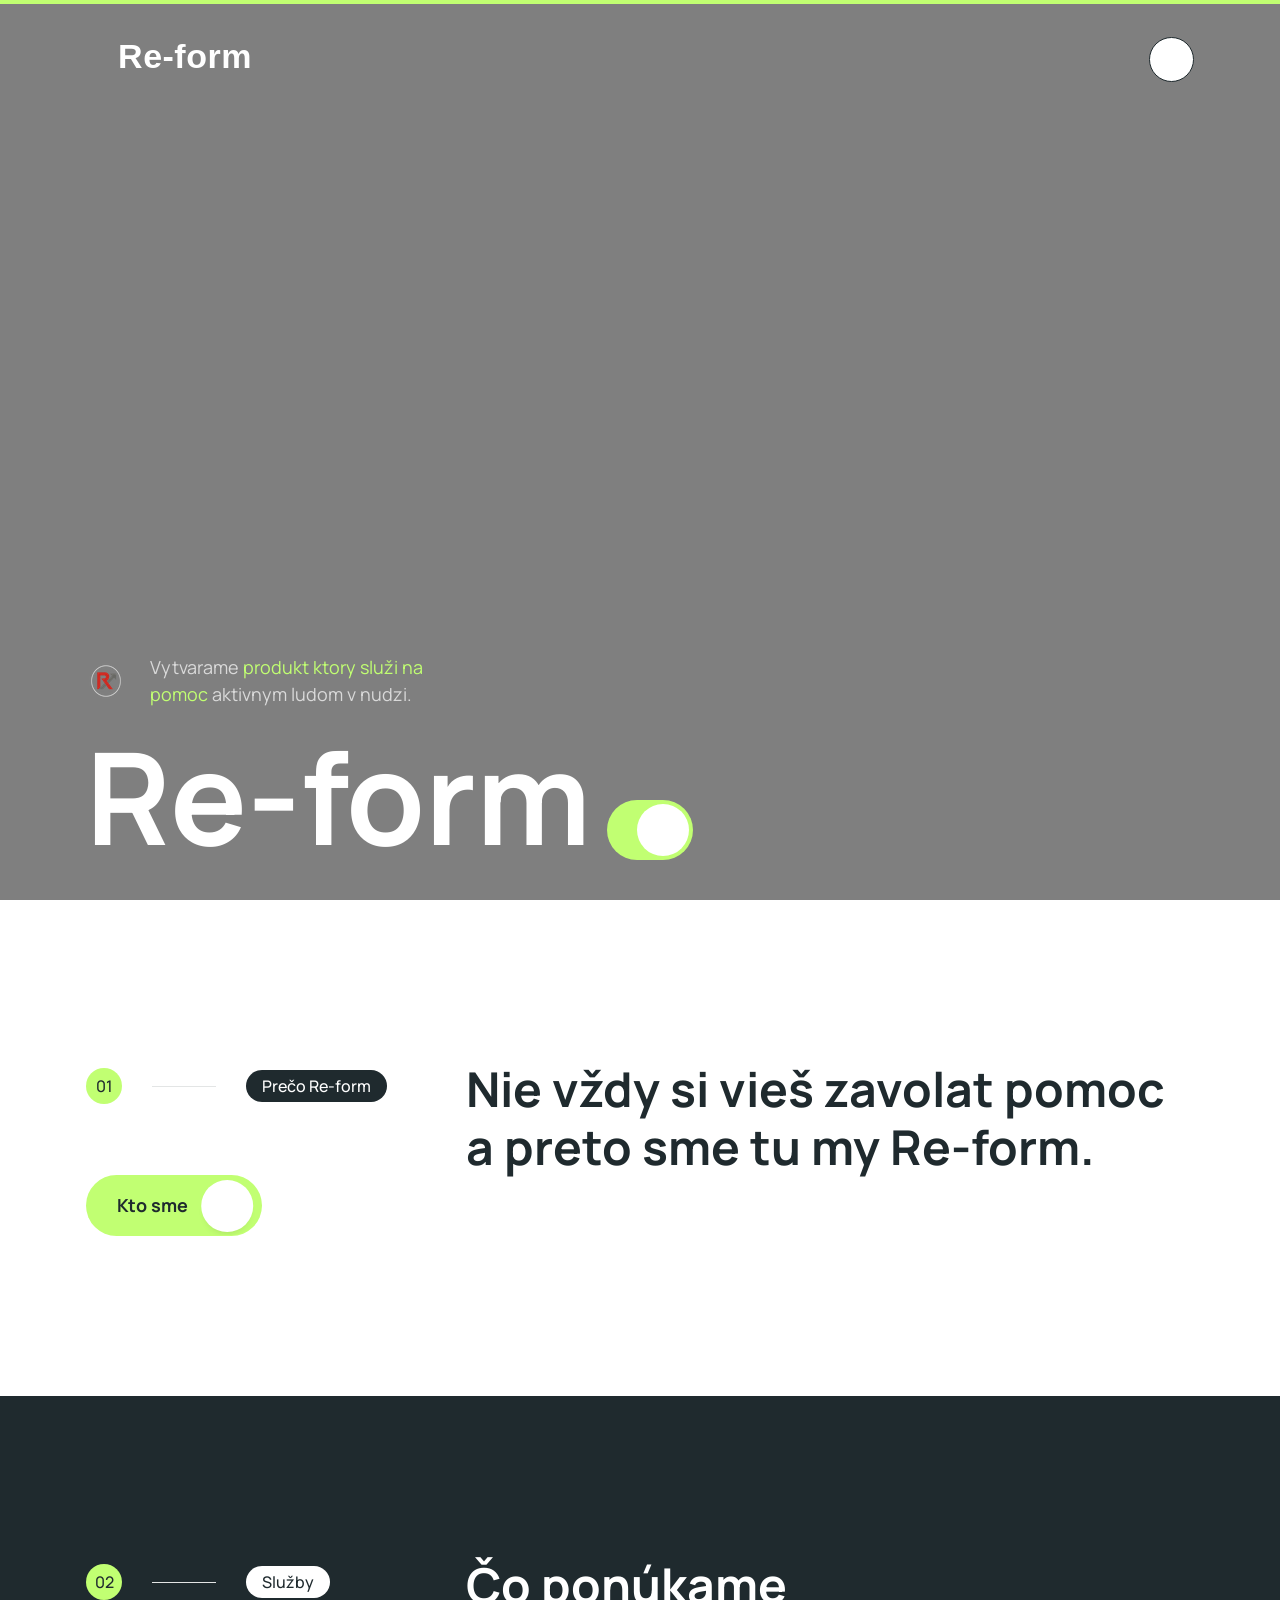
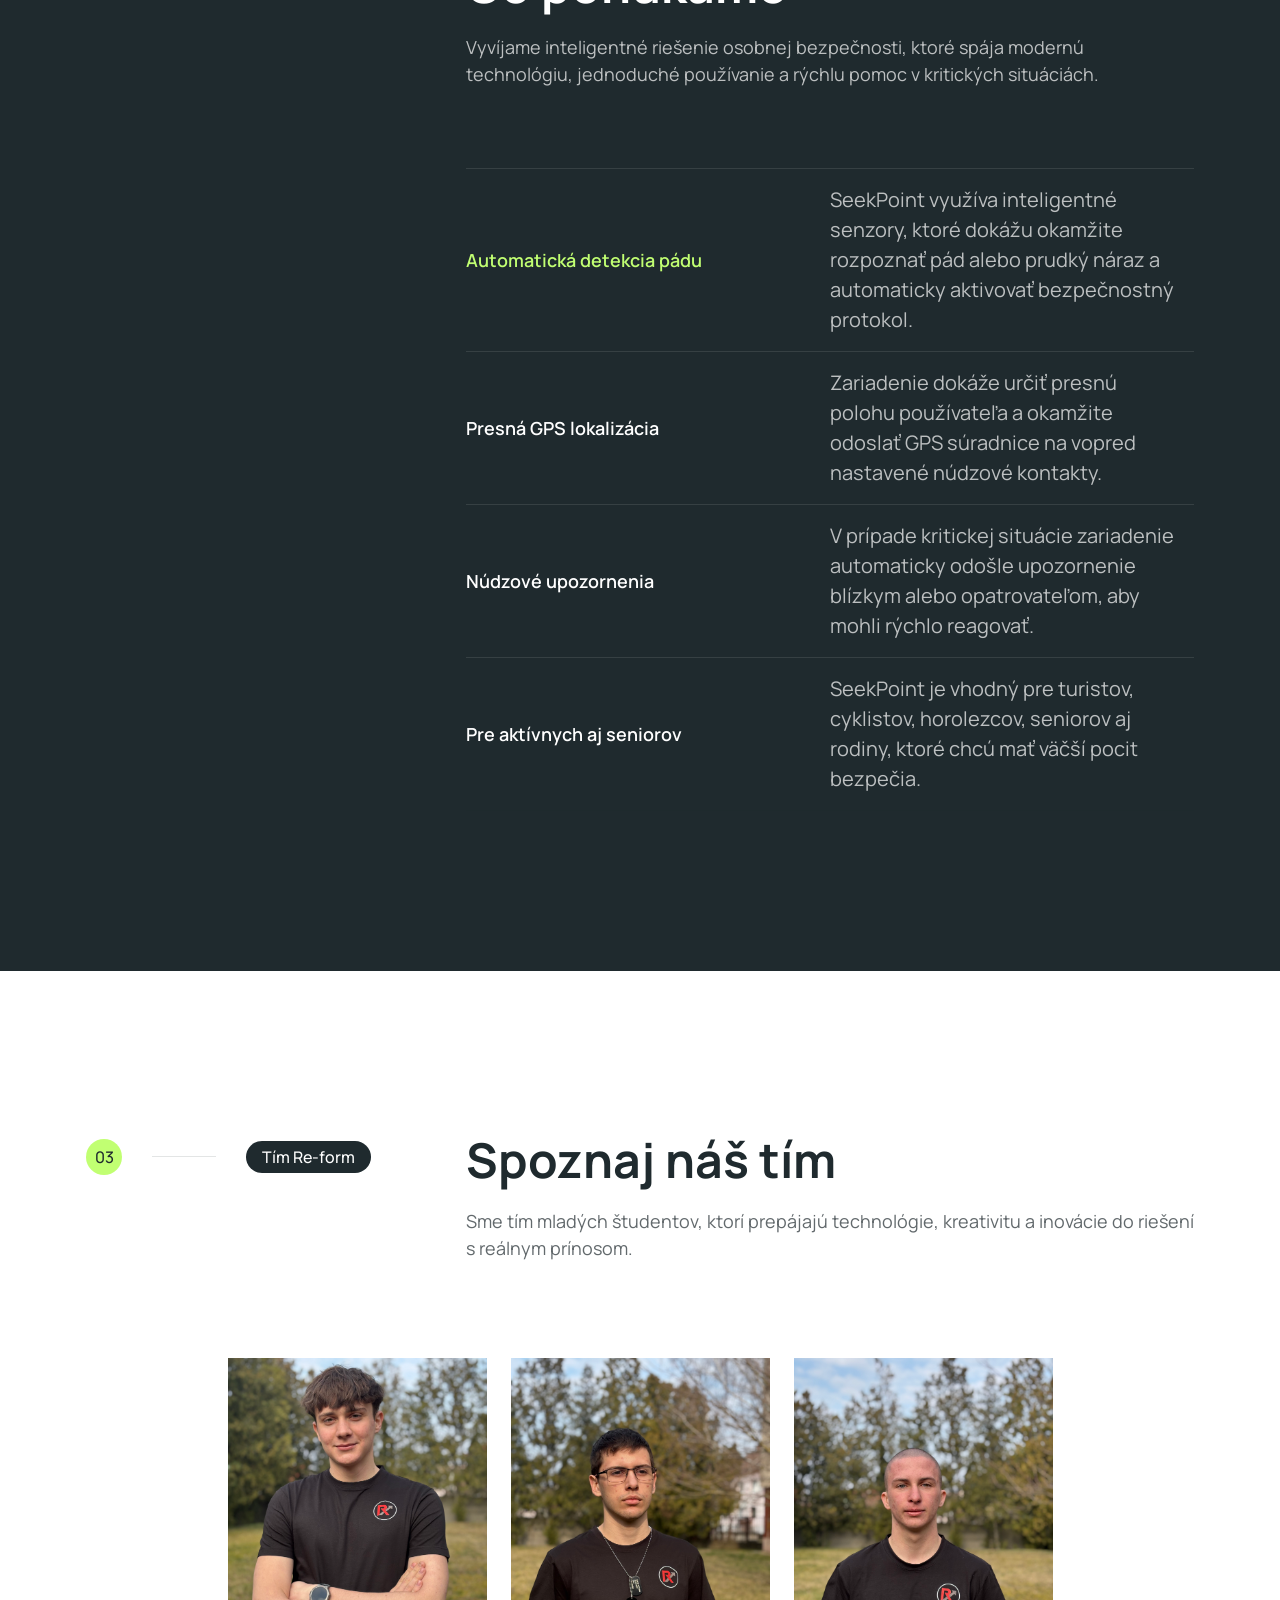
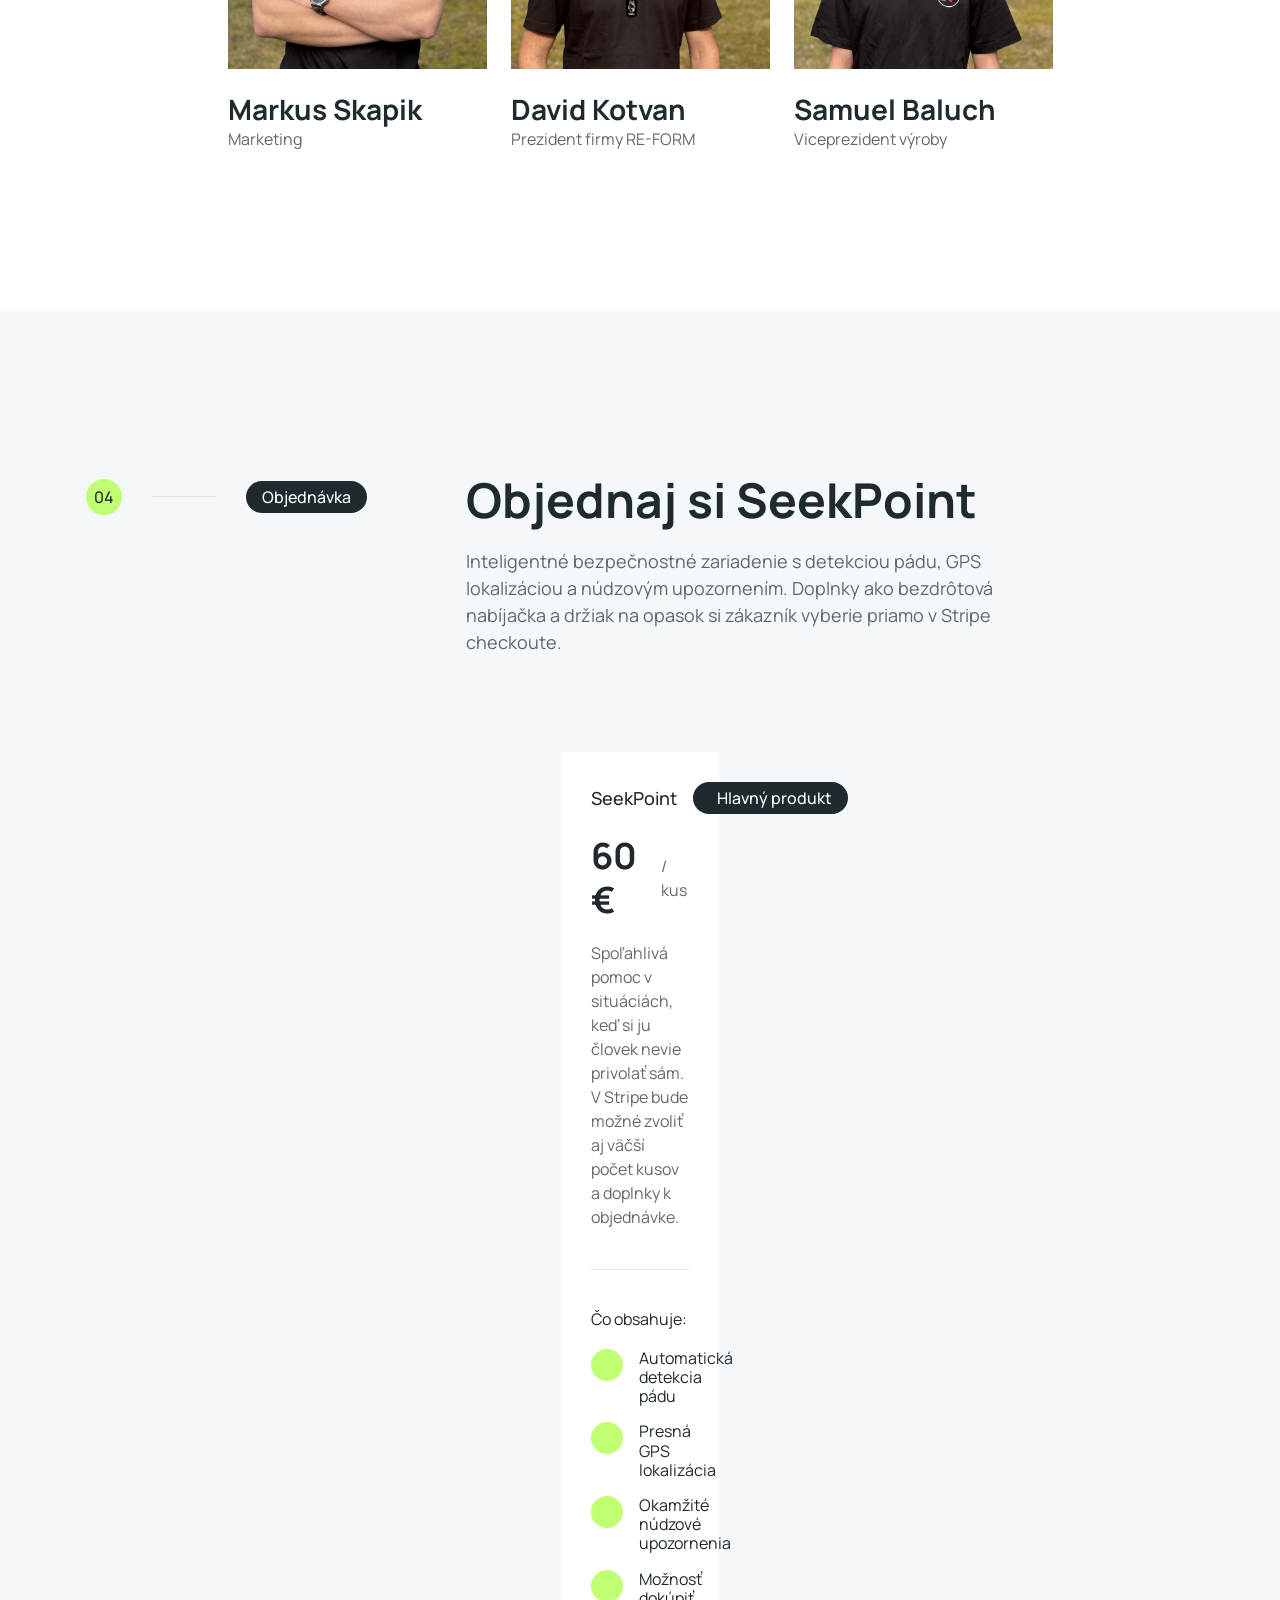
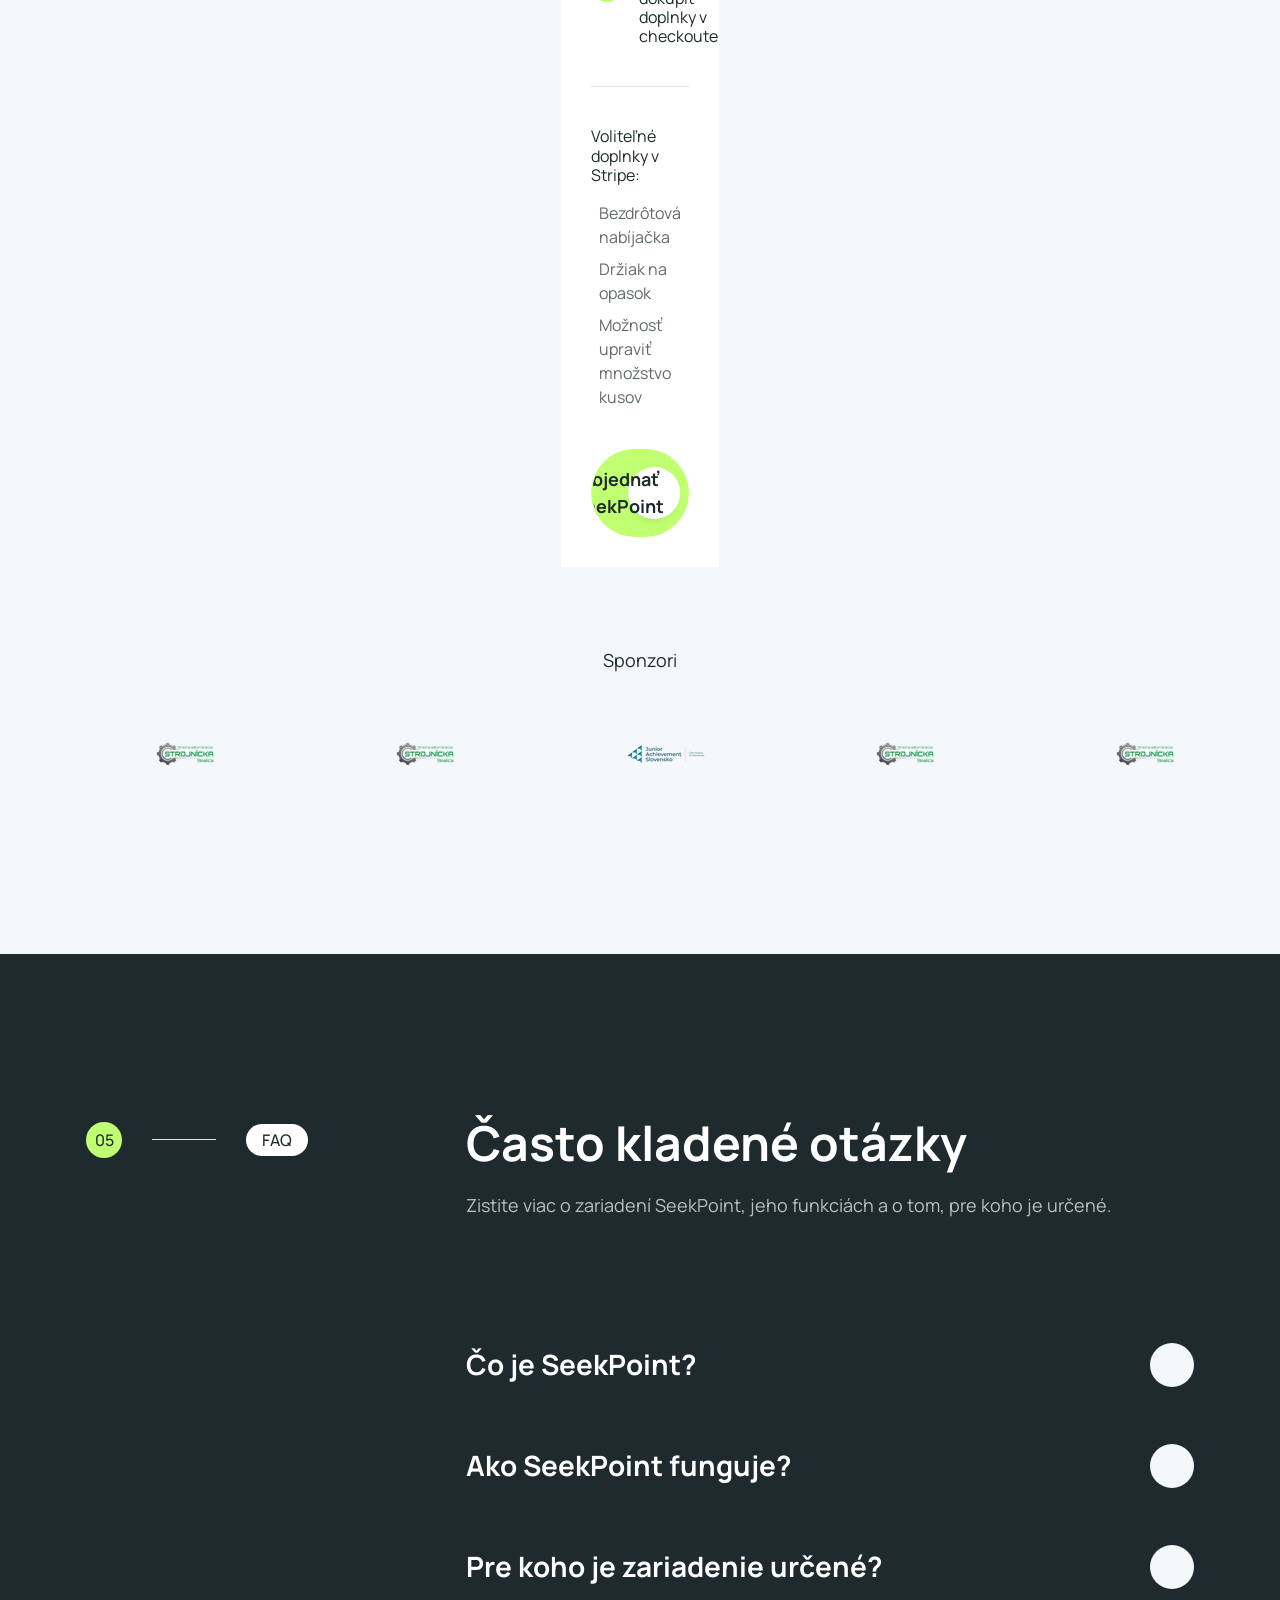
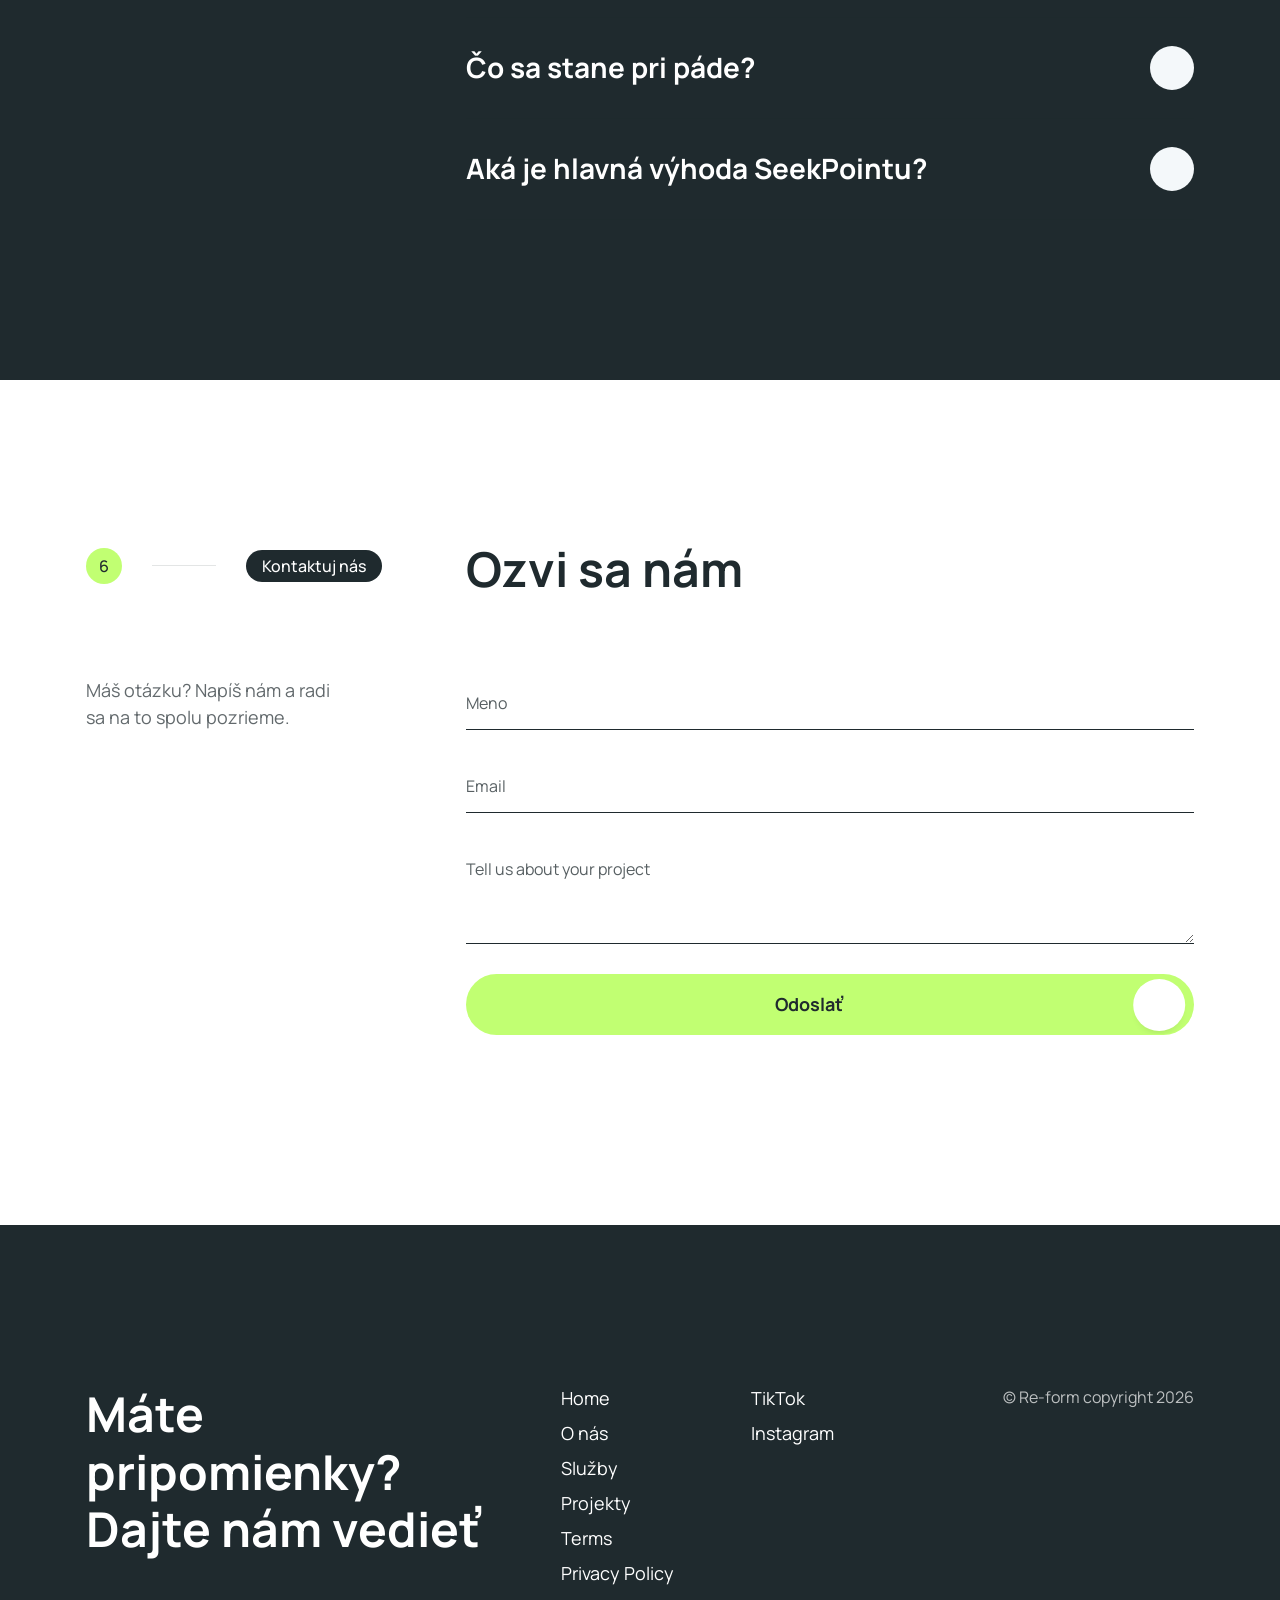
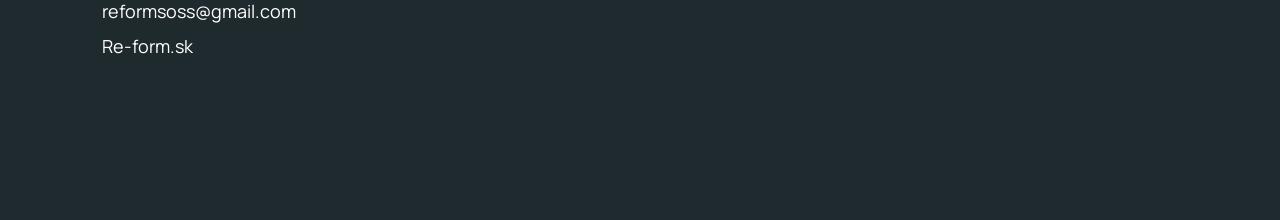
==== commit 003e7e61: "Update index.html" ====
--- a/html/index.html
+++ b/html/index.html
@@ -602,7 +602,7 @@
             </div>
           </div>
 
-          <div class="col-xl-8 col-xxl-7">
+          <div class="col-xl-6 col-xxl-5">
             <div class="row">
               <div class="col-xxl-8">
                 <div class="d-flex flex-column gap-6" data-aos="fade-up" data-aos-delay="100"
@@ -619,7 +619,7 @@
         </div>
 
         <div class="row justify-content-center">
-          <div class="col-lg-6 col-xl-4 d-flex align-items-stretch">
+          <div class="col-lg-4 col-xl-2 d-flex align-items-stretch">
             <div class="card w-100" data-aos="fade-up" data-aos-delay="100" data-aos-duration="1000">
               <div class="card-body p-7 p-xxl-5 d-flex flex-column gap-8">
 
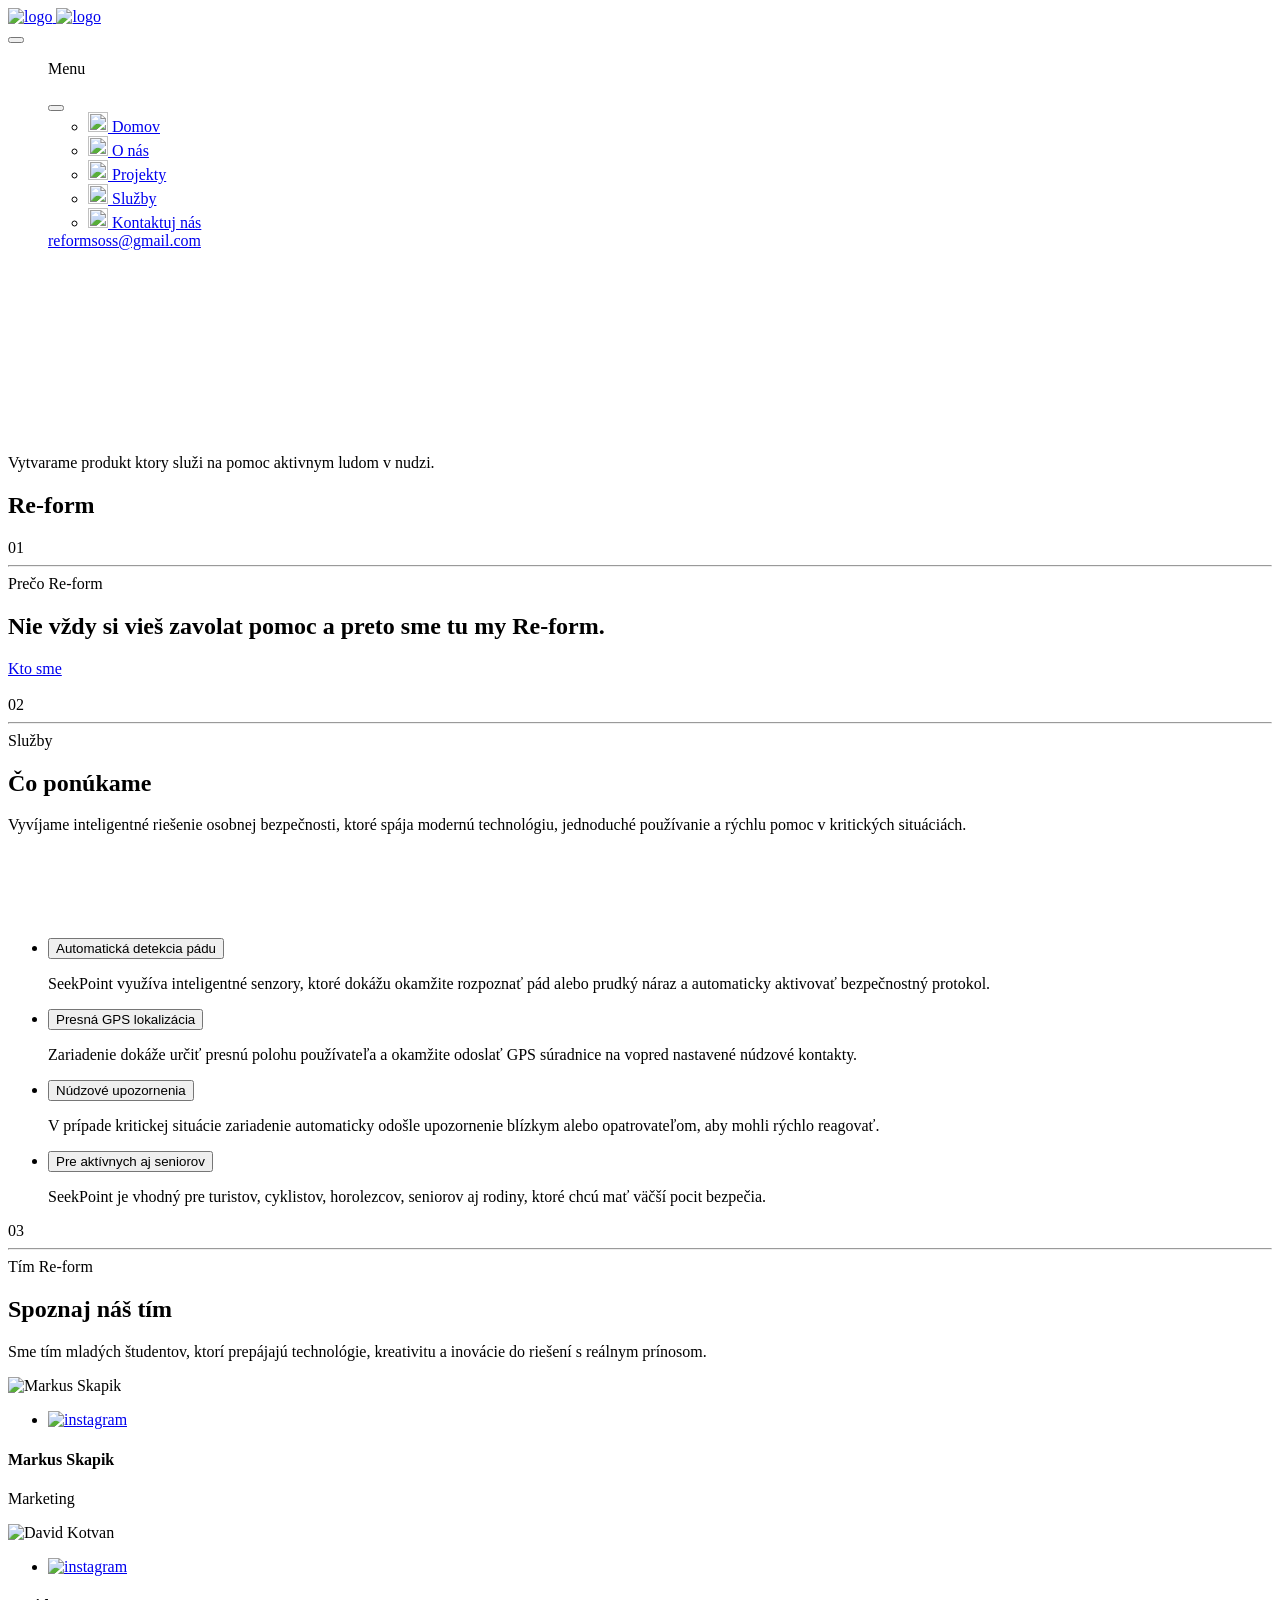
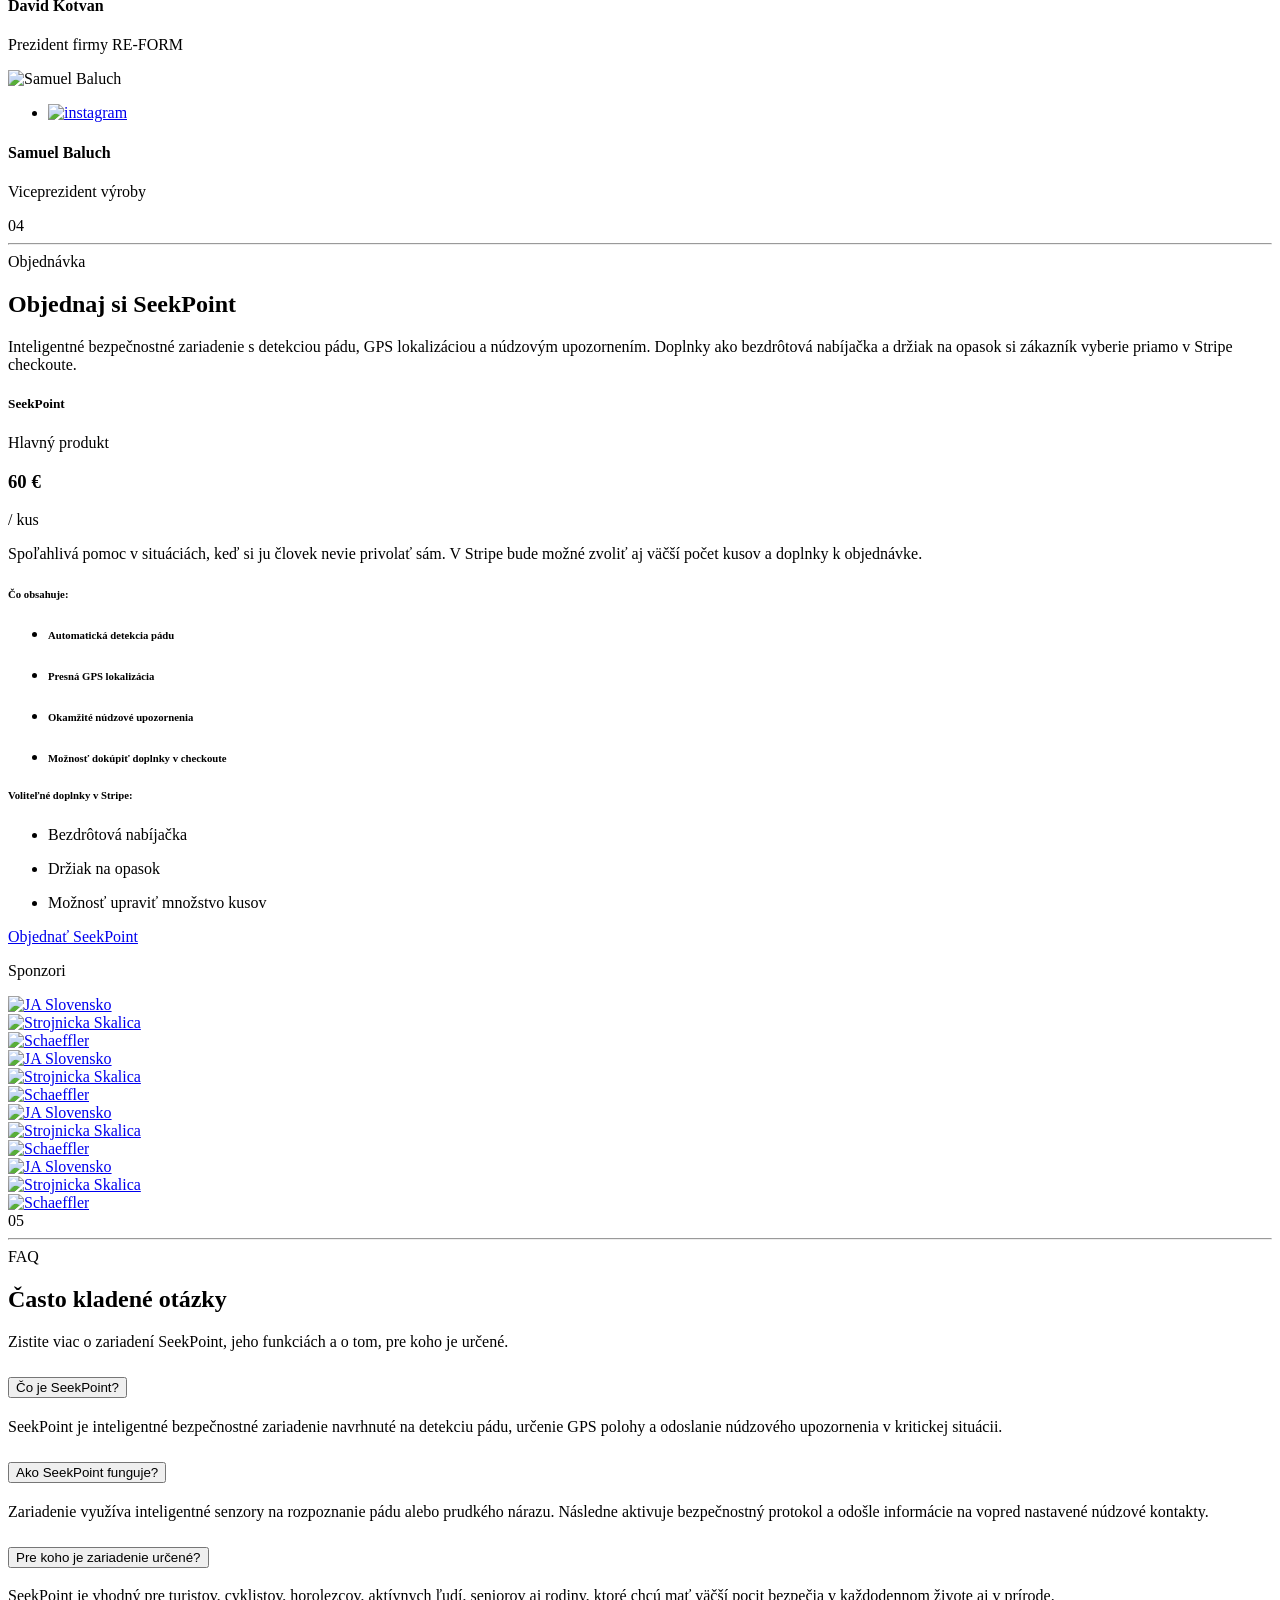
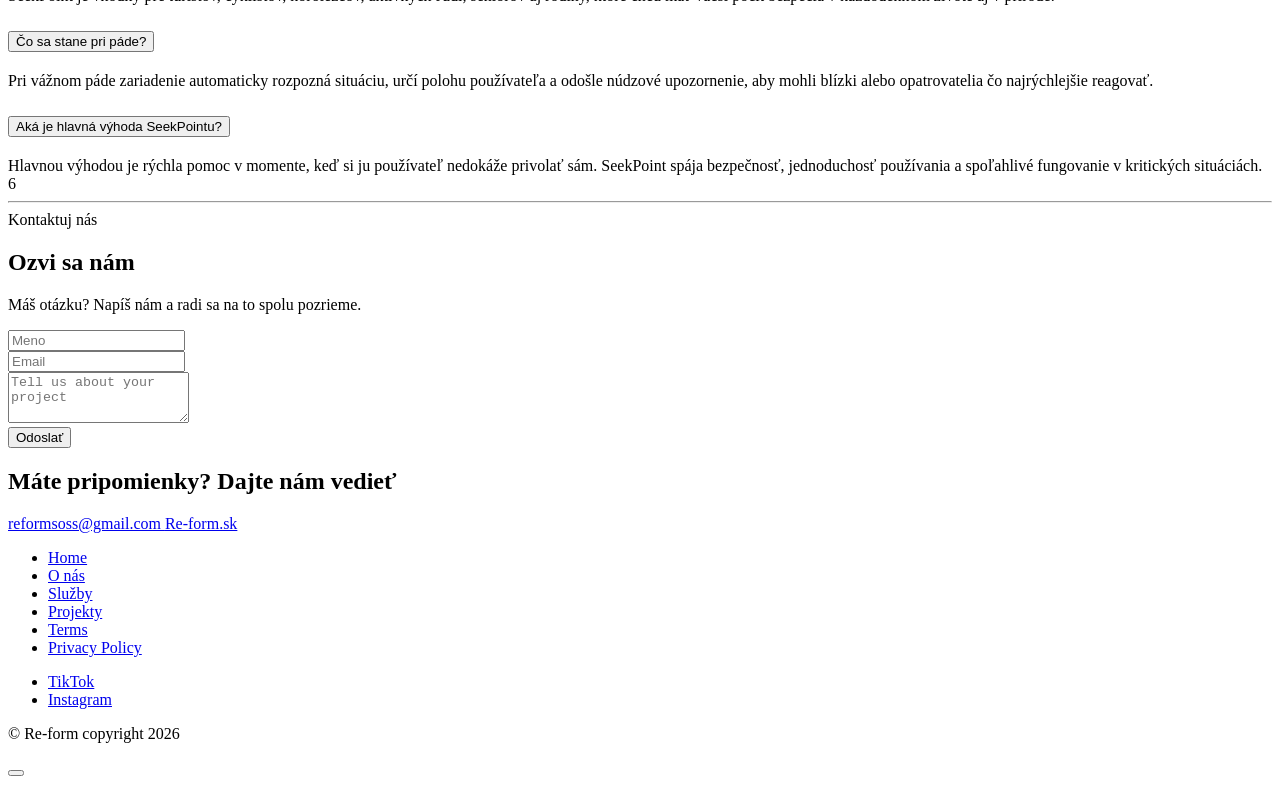
==== commit d69f5a0c: "Update index.html" ====
--- a/html/index.html
+++ b/html/index.html
@@ -5,10 +5,10 @@
   <meta charset="utf-8">
   <meta name="viewport" content="width=device-width, initial-scale=1">
   <title>Re-form</title>
-  <link rel="shortcut icon" type="image/png" href="../assets/images/logos/favicon.svg" />
-  <link rel="stylesheet" href="../assets/libs/owl.carousel/dist/assets/owl.carousel.min.css">
-  <link rel="stylesheet" href="../assets/libs/aos-master/dist/aos.css">
-  <link rel="stylesheet" href="../assets/css/styles.css" />
+  <link rel="shortcut icon" type="image/png" href="assets/images/logos/favicon.svg" />
+  <link rel="stylesheet" href="assets/libs/owl.carousel/dist/assets/owl.carousel.min.css">
+  <link rel="stylesheet" href="assets/libs/aos-master/dist/aos.css">
+  <link rel="stylesheet" href="assets/css/styles.css" />
 </head>
 <body>
 
@@ -19,10 +19,10 @@
 
       <div class="logo">
         <a href="index.html" class="logo-white">
-          <img src="../assets/images/logos/logo-white.svg" alt="logo" class="img-fluid">
+          <img src="assets/images/logos/logo-white.svg" alt="logo" class="img-fluid">
         </a>
         <a href="index.html" class="logo-dark">
-          <img src="../assets/images/logos/logo-dark.svg" alt="logo" class="img-fluid">
+          <img src="assets/images/logos/logo-dark.svg" alt="logo" class="img-fluid">
         </a>
       </div>
 
@@ -57,7 +57,7 @@
                     <a href="index.html"
                        class="header-link active hstack gap-2 fs-7 fw-bold text-dark">
 
-                      <img src="../assets/images/svgs/secondary-leaf.svg"
+                      <img src="assets/images/svgs/secondary-leaf.svg"
                            width="20"
                            height="20"
                            class="img-fluid animate-spin">
@@ -70,7 +70,7 @@
                     <a href="about-us.html"
                        class="header-link hstack gap-2 fs-7 fw-bold text-dark">
 
-                      <img src="../assets/images/svgs/secondary-leaf.svg"
+                      <img src="assets/images/svgs/secondary-leaf.svg"
                            width="20"
                            height="20"
                            class="img-fluid animate-spin">
@@ -83,7 +83,7 @@
                     <a href="projects.html"
                        class="header-link hstack gap-2 fs-7 fw-bold text-dark">
 
-                      <img src="../assets/images/svgs/secondary-leaf.svg"
+                      <img src="assets/images/svgs/secondary-leaf.svg"
                            width="20"
                            height="20"
                            class="img-fluid animate-spin">
@@ -96,7 +96,7 @@
                     <a href="#services"
                        class="header-link hstack gap-2 fs-7 fw-bold text-dark">
 
-                      <img src="../assets/images/svgs/secondary-leaf.svg"
+                      <img src="assets/images/svgs/secondary-leaf.svg"
                            width="20"
                            height="20"
                            class="img-fluid animate-spin">
@@ -109,7 +109,7 @@
                     <a href="contact.html"
                        class="header-link hstack gap-2 fs-7 fw-bold text-dark">
 
-                      <img src="../assets/images/svgs/secondary-leaf.svg"
+                      <img src="assets/images/svgs/secondary-leaf.svg"
                            width="20"
                            height="20"
                            class="img-fluid animate-spin">
@@ -144,7 +144,7 @@
     <!--  Banner Section -->
     <section class="banner-section position-relative d-flex align-items-end min-vh-100">
       <video class="position-absolute top-0 start-0 w-100 h-100 object-fit-cover" autoplay muted loop playsinline>
-        <source src="../assets/images/backgrounds/banner-video.mp4" type="video/mp4" />
+        <source src="assets/images/backgrounds/banner-video.mp4" type="video/mp4" />
       </video>
       <div class="container">
         <div class="d-flex flex-column gap-4 pb-8 position-relative z-1">
@@ -152,7 +152,7 @@
             <div class="col-xl-4">
               <div class="d-flex align-items-center gap-4" data-aos="fade-up" data-aos-delay="100"
                 data-aos-duration="1000">
-                <img src="../assets/images/svgs/primary-leaf.svg" alt="" class="img-fluid animate-spin">
+                <img src="assets/images/svgs/primary-leaf.svg" alt="" class="img-fluid animate-spin">
                 <p class="mb-0 text-white fs-5 text-opacity-70">Vytvarame<span
                     class="text-primary"> produkt ktory služi na pomoc</span>  aktivnym ludom v nudzi.</p>
               </div>
@@ -207,7 +207,7 @@
         </div>
       </div>
       <div class="position-absolute bottom-0 start-0" data-aos="zoom-in" data-aos-delay="100" data-aos-duration="1000">
-        <img src="../assets/images/backgrounds/stats-facts-bg.svg" alt="" class="img-fluid">
+        <img src="assets/images/backgrounds/stats-facts-bg.svg" alt="" class="img-fluid">
       </div>
     </section>
   
@@ -270,19 +270,19 @@
               data-aos-duration="1000">
 
               <div class="tab-pane active fade show" id="one">
-                <img src="../assets/images/services/services-img-1.jpg" class="img-fluid" alt="">
+                <img src="assets/images/services/services-img-1.jpg" class="img-fluid" alt="">
               </div>
 
               <div class="tab-pane fade" id="two">
-                <img src="../assets/images/services/services-img-2.jpg" class="img-fluid" alt="">
+                <img src="assets/images/services/services-img-2.jpg" class="img-fluid" alt="">
               </div>
 
               <div class="tab-pane fade" id="three">
-                <img src="../assets/images/services/services-img-3.jpg" class="img-fluid" alt="">
+                <img src="assets/images/services/services-img-3.jpg" class="img-fluid" alt="">
               </div>
 
               <div class="tab-pane fade" id="four">
-                <img src="../assets/images/services/services-img-4.jpg" class="img-fluid" alt="">
+                <img src="assets/images/services/services-img-4.jpg" class="img-fluid" alt="">
               </div>
 
             </div>
@@ -495,7 +495,7 @@
             data-aos-duration="1000">
 
             <div class="meet-team-img position-relative overflow-hidden">
-              <img src="../assets/images/team/team-img-1.jpg" alt="Markus Skapik" class="img-fluid w-100">
+              <img src="assets/images/team/team-img-1.jpg" alt="Markus Skapik" class="img-fluid w-100">
 
               <div class="meet-team-overlay p-7 d-flex flex-column justify-content-end">
                 <ul class="social list-unstyled mb-0 hstack gap-2 justify-content-end">
@@ -503,7 +503,7 @@
                     <a href="https://www.instagram.com/markusskapik/" target="_blank" rel="noopener noreferrer"
                       class="btn bg-white p-2 round-45 rounded-circle hstack justify-content-center"
                       aria-label="Instagram Markus Skapik">
-                      <img src="../assets/images/svgs/icon-instagram.svg" alt="instagram">
+                      <img src="assets/images/svgs/icon-instagram.svg" alt="instagram">
                     </a>
                   </li>
                 </ul>
@@ -526,7 +526,7 @@
             data-aos-duration="1000">
 
             <div class="meet-team-img position-relative overflow-hidden">
-              <img src="../assets/images/team/team-img-2.jpg" alt="David Kotvan" class="img-fluid w-100">
+              <img src="assets/images/team/team-img-2.jpg" alt="David Kotvan" class="img-fluid w-100">
 
               <div class="meet-team-overlay p-7 d-flex flex-column justify-content-end">
                 <ul class="social list-unstyled mb-0 hstack gap-2 justify-content-end">
@@ -534,7 +534,7 @@
                     <a href="https://www.instagram.com/_tehlicka_/" target="_blank" rel="noopener noreferrer"
                       class="btn bg-white p-2 round-45 rounded-circle hstack justify-content-center"
                       aria-label="Instagram David Kotvan">
-                      <img src="../assets/images/svgs/icon-instagram.svg" alt="instagram">
+                      <img src="assets/images/svgs/icon-instagram.svg" alt="instagram">
                     </a>
                   </li>
                 </ul>
@@ -557,7 +557,7 @@
             data-aos-duration="1000">
 
             <div class="meet-team-img position-relative overflow-hidden">
-              <img src="../assets/images/team/team-img-3.jpg" alt="Samuel Baluch" class="img-fluid w-100">
+              <img src="assets/images/team/team-img-3.jpg" alt="Samuel Baluch" class="img-fluid w-100">
 
               <div class="meet-team-overlay p-7 d-flex flex-column justify-content-end">
                 <ul class="social list-unstyled mb-0 hstack gap-2 justify-content-end">
@@ -565,7 +565,7 @@
                     <a href="https://www.instagram.com/_samuel.baluch/" target="_blank" rel="noopener noreferrer"
                       class="btn bg-white p-2 round-45 rounded-circle hstack justify-content-center"
                       aria-label="Instagram Samuel Baluch">
-                      <img src="../assets/images/svgs/icon-instagram.svg" alt="instagram">
+                      <img src="assets/images/svgs/icon-instagram.svg" alt="instagram">
                     </a>
                   </li>
                 </ul>
@@ -619,7 +619,7 @@
         </div>
 
         <div class="row justify-content-center">
-          <div class="col-lg-4 col-xl-2 d-flex align-items-stretch">
+          <div class="col-lg-6 col-xl-5 d-flex align-items-stretch">
             <div class="card w-100" data-aos="fade-up" data-aos-delay="100" data-aos-duration="1000">
               <div class="card-body p-7 p-xxl-5 d-flex flex-column gap-8">
 
@@ -720,73 +720,73 @@
 
       <div class="marquee-tag hstack justify-content-center">
         <a href="https://www.firma.jaslovensko.sk/o-programe" target="_blank">
-          <img src="../assets/images/pricing/partners-1.svg" alt="JA Slovensko" class="img-fluid">
+          <img src="assets/images/pricing/partners-1.svg" alt="JA Slovensko" class="img-fluid">
         </a>
       </div>
 
       <div class="marquee-tag hstack justify-content-center">
         <a href="https://sosskalica.sk" target="_blank">
-          <img src="../assets/images/pricing/partners-2.svg" alt="Strojnicka Skalica" class="img-fluid">
+          <img src="assets/images/pricing/partners-2.svg" alt="Strojnicka Skalica" class="img-fluid">
         </a>
       </div>
 
       <div class="marquee-tag hstack justify-content-center">
         <a href="https://www.schaeffler.sk/sk/" target="_blank">
-          <img src="../assets/images/pricing/partners-3.svg" alt="Schaeffler" class="img-fluid">
+          <img src="assets/images/pricing/partners-3.svg" alt="Schaeffler" class="img-fluid">
         </a>
       </div>
 
       <div class="marquee-tag hstack justify-content-center">
         <a href="https://www.firma.jaslovensko.sk/o-programe" target="_blank">
-          <img src="../assets/images/pricing/partners-1.svg" alt="JA Slovensko" class="img-fluid">
+          <img src="assets/images/pricing/partners-1.svg" alt="JA Slovensko" class="img-fluid">
         </a>
       </div>
 
       <div class="marquee-tag hstack justify-content-center">
         <a href="https://sosskalica.sk" target="_blank">
-          <img src="../assets/images/pricing/partners-2.svg" alt="Strojnicka Skalica" class="img-fluid">
+          <img src="assets/images/pricing/partners-2.svg" alt="Strojnicka Skalica" class="img-fluid">
         </a>
       </div>
 
       <div class="marquee-tag hstack justify-content-center">
         <a href="https://www.schaeffler.sk/sk/" target="_blank">
-          <img src="../assets/images/pricing/partners-3.svg" alt="Schaeffler" class="img-fluid">
+          <img src="assets/images/pricing/partners-3.svg" alt="Schaeffler" class="img-fluid">
         </a>
       </div>
 
       <div class="marquee-tag hstack justify-content-center">
         <a href="https://www.firma.jaslovensko.sk/o-programe" target="_blank">
-          <img src="../assets/images/pricing/partners-1.svg" alt="JA Slovensko" class="img-fluid">
+          <img src="assets/images/pricing/partners-1.svg" alt="JA Slovensko" class="img-fluid">
         </a>
       </div>
 
       <div class="marquee-tag hstack justify-content-center">
         <a href="https://sosskalica.sk" target="_blank">
-          <img src="../assets/images/pricing/partners-2.svg" alt="Strojnicka Skalica" class="img-fluid">
+          <img src="assets/images/pricing/partners-2.svg" alt="Strojnicka Skalica" class="img-fluid">
         </a>
       </div>
 
       <div class="marquee-tag hstack justify-content-center">
         <a href="https://www.schaeffler.sk/sk/" target="_blank">
-          <img src="../assets/images/pricing/partners-3.svg" alt="Schaeffler" class="img-fluid">
+          <img src="assets/images/pricing/partners-3.svg" alt="Schaeffler" class="img-fluid">
         </a>
       </div>
 
       <div class="marquee-tag hstack justify-content-center">
         <a href="https://www.firma.jaslovensko.sk/o-programe" target="_blank">
-          <img src="../assets/images/pricing/partners-1.svg" alt="JA Slovensko" class="img-fluid">
+          <img src="assets/images/pricing/partners-1.svg" alt="JA Slovensko" class="img-fluid">
         </a>
       </div>
 
       <div class="marquee-tag hstack justify-content-center">
         <a href="https://sosskalica.sk" target="_blank">
-          <img src="../assets/images/pricing/partners-2.svg" alt="Strojnicka Skalica" class="img-fluid">
+          <img src="assets/images/pricing/partners-2.svg" alt="Strojnicka Skalica" class="img-fluid">
         </a>
       </div>
 
       <div class="marquee-tag hstack justify-content-center">
         <a href="https://www.schaeffler.sk/sk/" target="_blank">
-          <img src="../assets/images/pricing/partners-3.svg" alt="Schaeffler" class="img-fluid">
+          <img src="assets/images/pricing/partners-3.svg" alt="Schaeffler" class="img-fluid">
         </a>
       </div>
 
@@ -1086,11 +1086,11 @@
   </div>
 
 
-  <script src="../assets/libs/jquery/dist/jquery.min.js"></script>
-  <script src="../assets/libs/bootstrap/dist/js/bootstrap.bundle.min.js"></script>
-  <script src="../assets/libs/owl.carousel/dist/owl.carousel.min.js"></script>
-  <script src="../assets/libs/aos-master/dist/aos.js"></script>
-  <script src="../assets/js/custom.js"></script>
+  <script src="assets/libs/jquery/dist/jquery.min.js"></script>
+  <script src="assets/libs/bootstrap/dist/js/bootstrap.bundle.min.js"></script>
+  <script src="assets/libs/owl.carousel/dist/owl.carousel.min.js"></script>
+  <script src="assets/libs/aos-master/dist/aos.js"></script>
+  <script src="assets/js/custom.js"></script>
   <!-- solar icons -->
   <script src="https://cdn.jsdelivr.net/npm/iconify-icon@1.0.8/dist/iconify-icon.min.js"></script>
 </body>
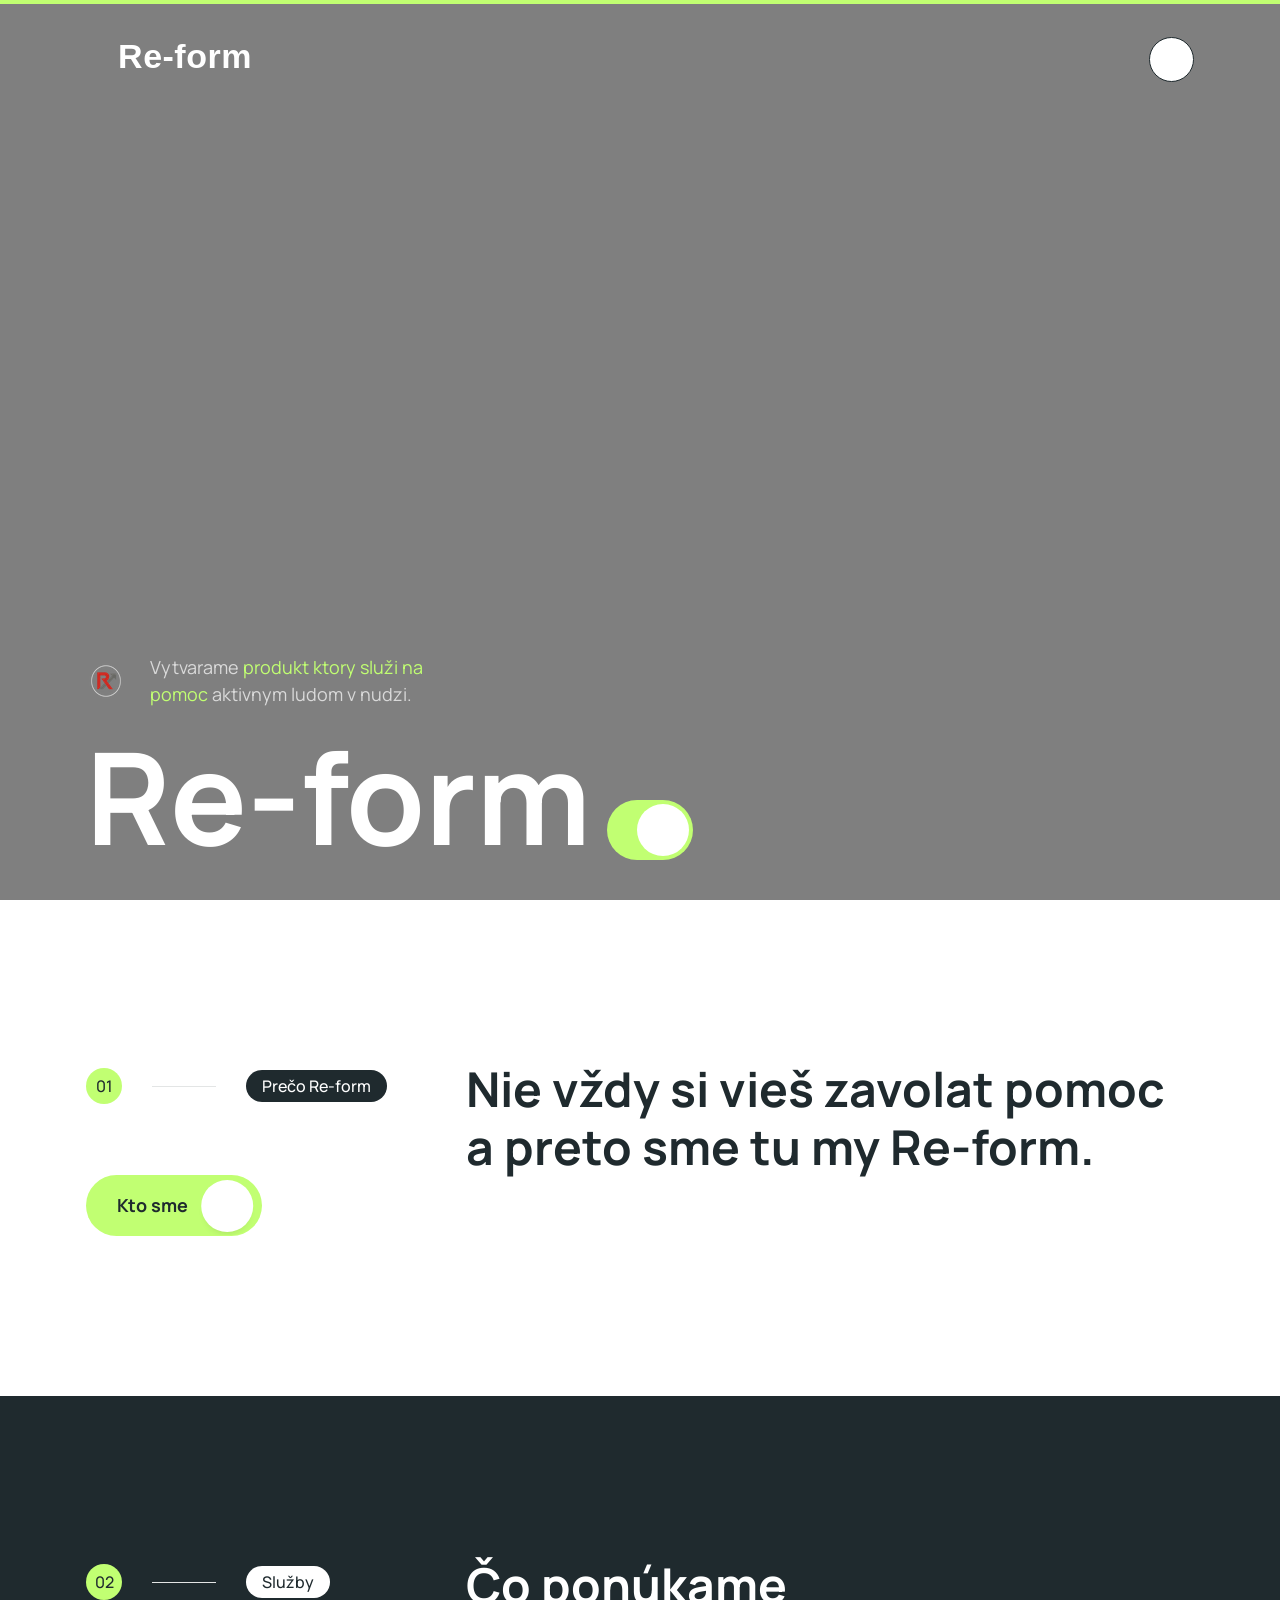
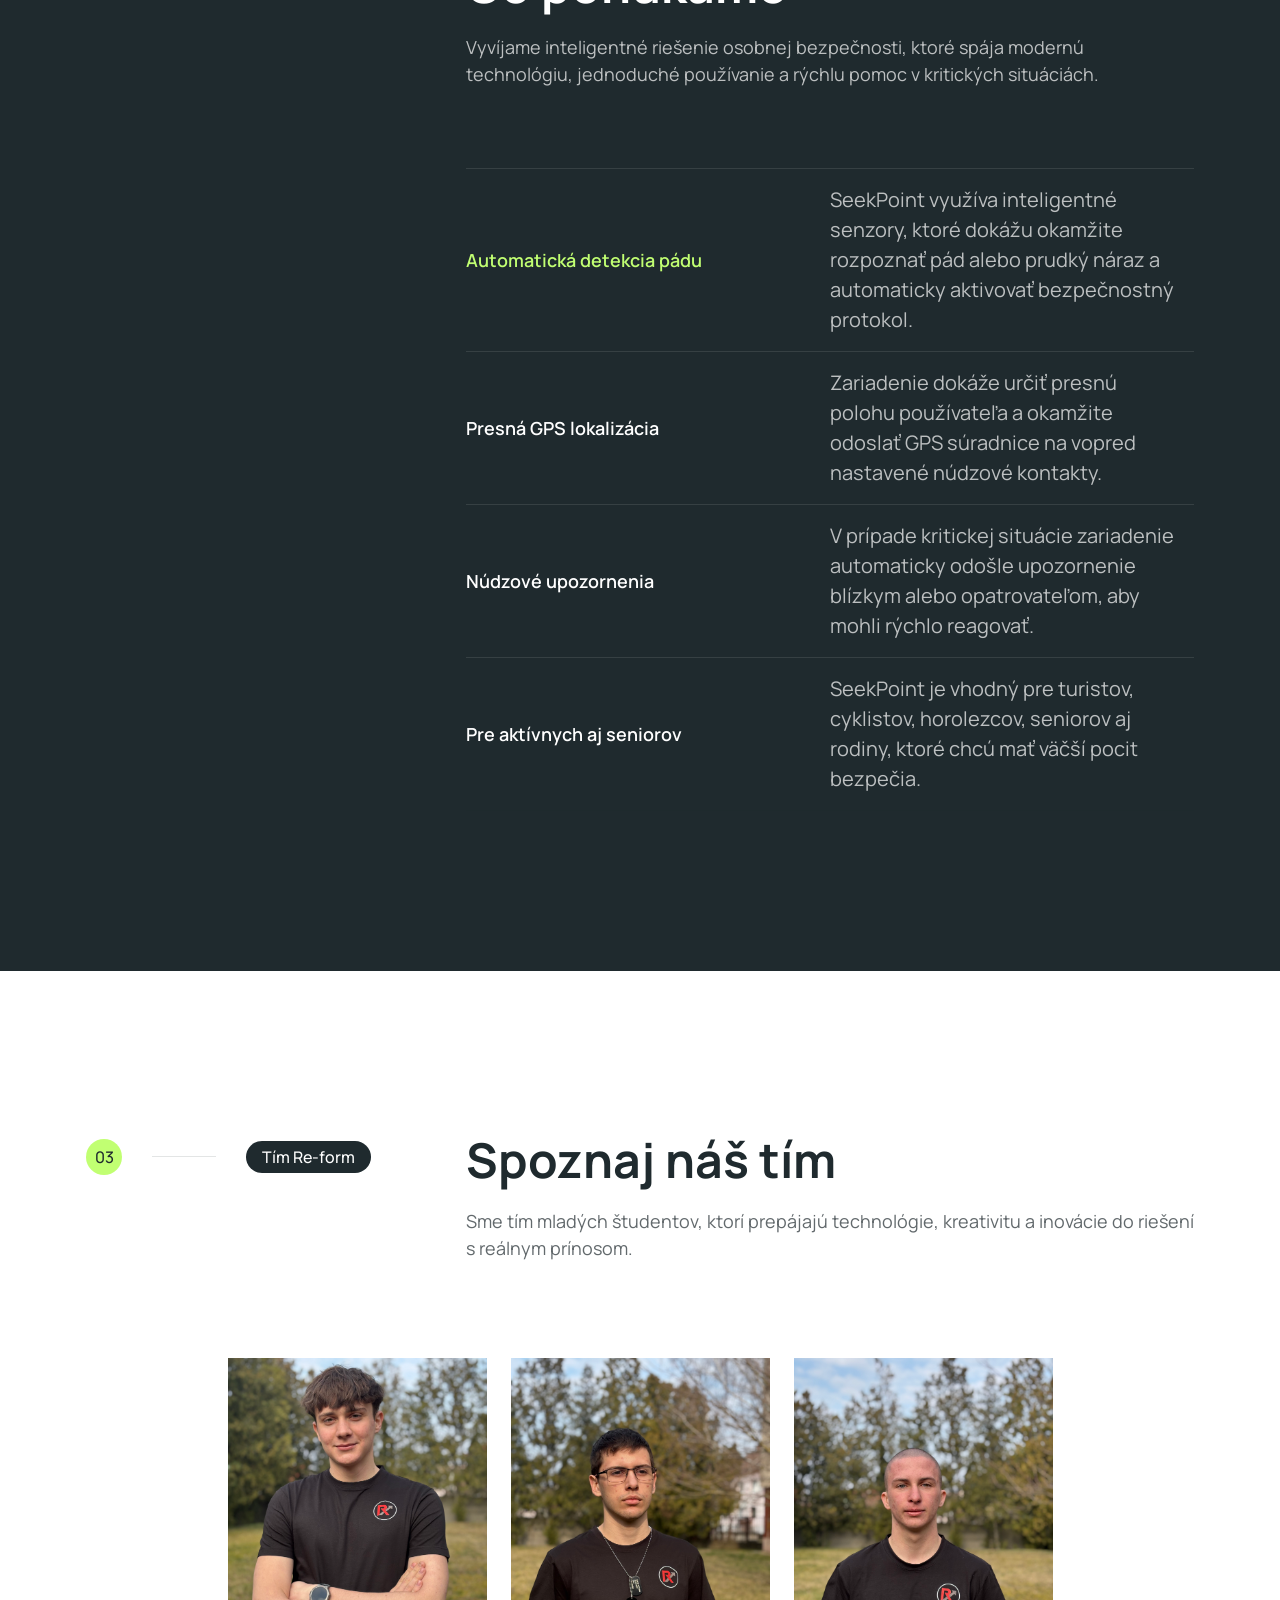
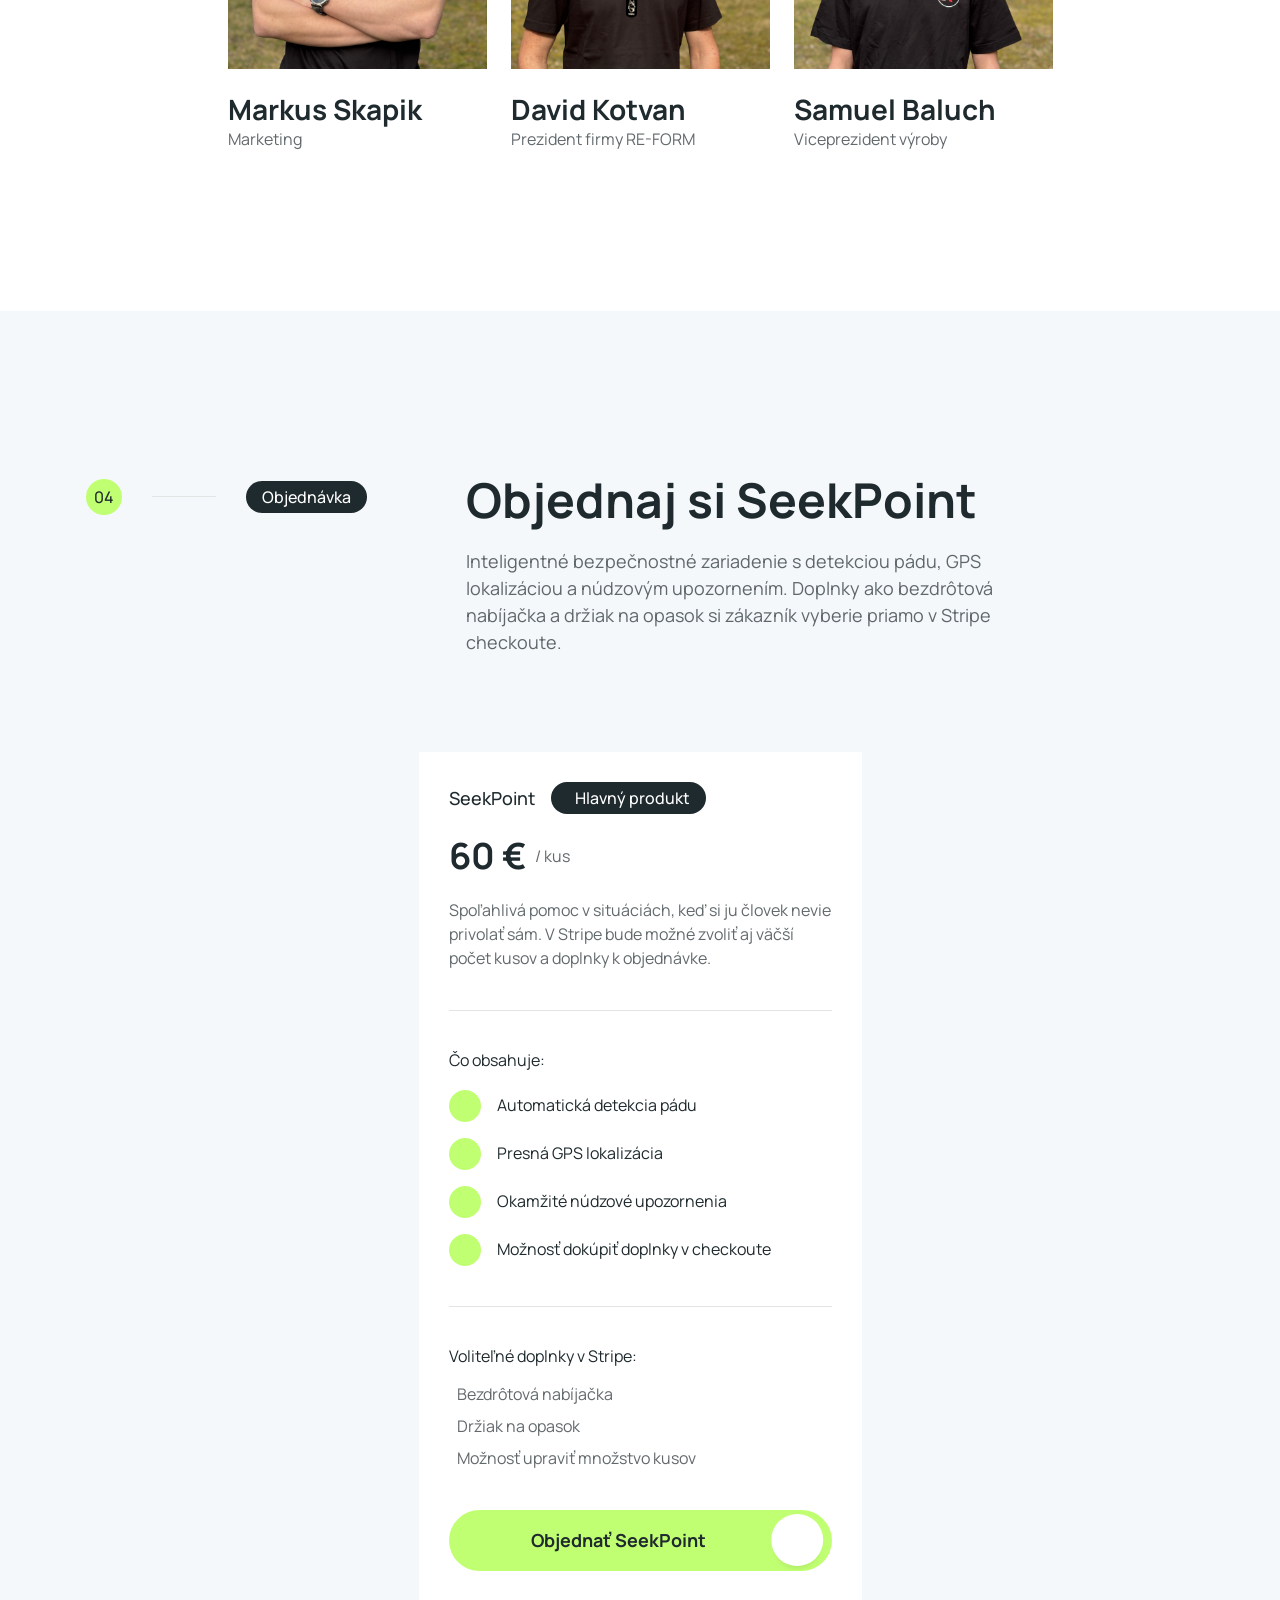
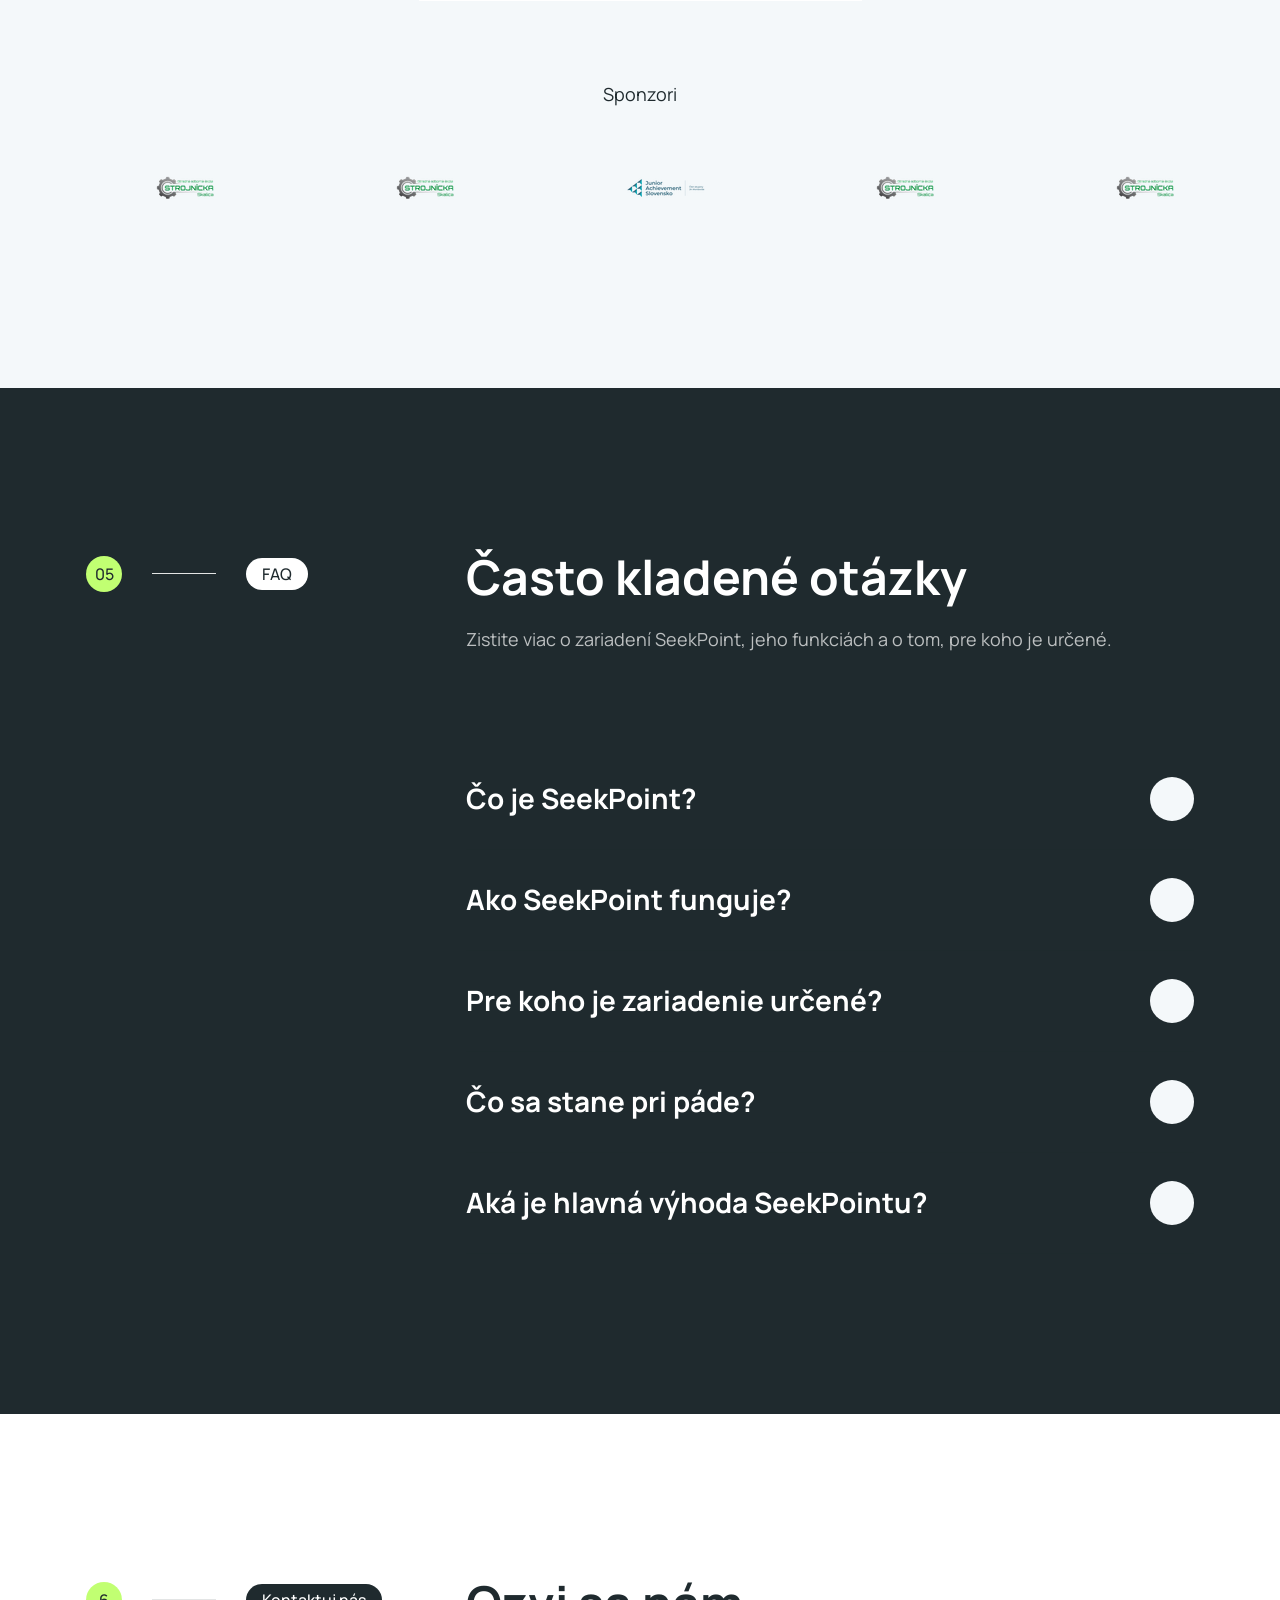
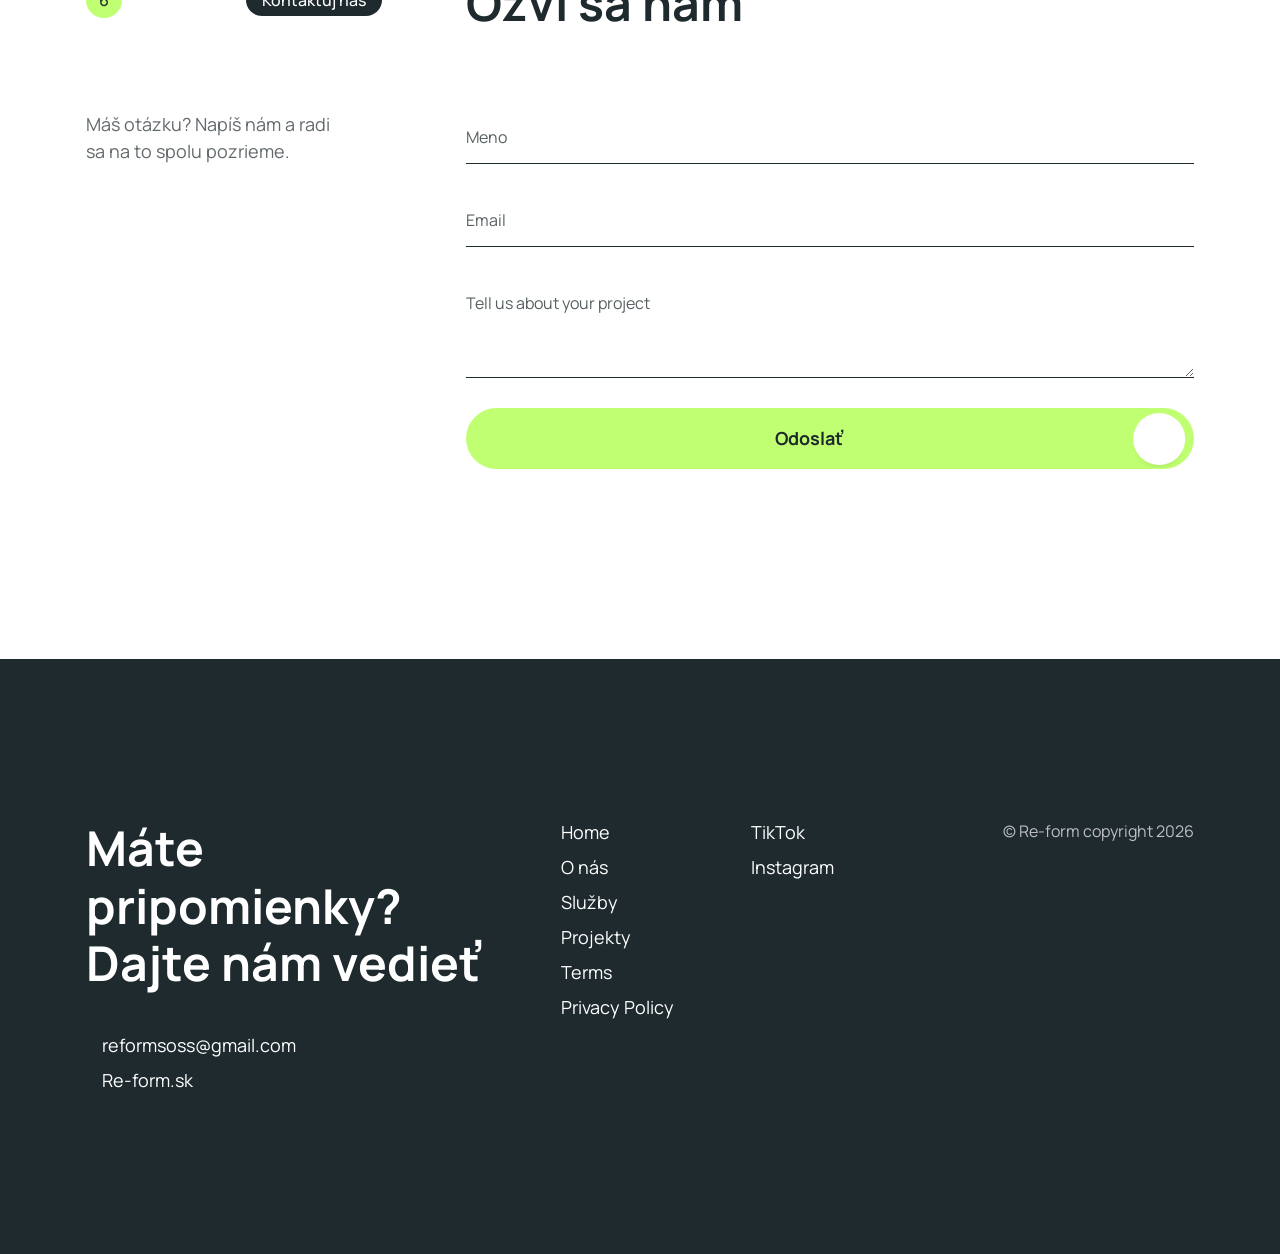
==== commit 10cc6edc: "Update index.html" ====
--- a/html/index.html
+++ b/html/index.html
@@ -5,10 +5,10 @@
   <meta charset="utf-8">
   <meta name="viewport" content="width=device-width, initial-scale=1">
   <title>Re-form</title>
-  <link rel="shortcut icon" type="image/png" href="assets/images/logos/favicon.svg" />
-  <link rel="stylesheet" href="assets/libs/owl.carousel/dist/assets/owl.carousel.min.css">
-  <link rel="stylesheet" href="assets/libs/aos-master/dist/aos.css">
-  <link rel="stylesheet" href="assets/css/styles.css" />
+  <link rel="shortcut icon" type="image/png" href="../assets/images/logos/favicon.svg" />
+  <link rel="stylesheet" href="../assets/libs/owl.carousel/dist/../assets/owl.carousel.min.css">
+  <link rel="stylesheet" href="../assets/libs/aos-master/dist/aos.css">
+  <link rel="stylesheet" href="../assets/css/styles.css" />
 </head>
 <body>
 
@@ -19,10 +19,10 @@
 
       <div class="logo">
         <a href="index.html" class="logo-white">
-          <img src="assets/images/logos/logo-white.svg" alt="logo" class="img-fluid">
+          <img src="../assets/images/logos/logo-white.svg" alt="logo" class="img-fluid">
         </a>
         <a href="index.html" class="logo-dark">
-          <img src="assets/images/logos/logo-dark.svg" alt="logo" class="img-fluid">
+          <img src="../assets/images/logos/logo-dark.svg" alt="logo" class="img-fluid">
         </a>
       </div>
 
@@ -57,7 +57,7 @@
                     <a href="index.html"
                        class="header-link active hstack gap-2 fs-7 fw-bold text-dark">
 
-                      <img src="assets/images/svgs/secondary-leaf.svg"
+                      <img src="../assets/images/svgs/secondary-leaf.svg"
                            width="20"
                            height="20"
                            class="img-fluid animate-spin">
@@ -70,7 +70,7 @@
                     <a href="about-us.html"
                        class="header-link hstack gap-2 fs-7 fw-bold text-dark">
 
-                      <img src="assets/images/svgs/secondary-leaf.svg"
+                      <img src="../assets/images/svgs/secondary-leaf.svg"
                            width="20"
                            height="20"
                            class="img-fluid animate-spin">
@@ -83,7 +83,7 @@
                     <a href="projects.html"
                        class="header-link hstack gap-2 fs-7 fw-bold text-dark">
 
-                      <img src="assets/images/svgs/secondary-leaf.svg"
+                      <img src="../assets/images/svgs/secondary-leaf.svg"
                            width="20"
                            height="20"
                            class="img-fluid animate-spin">
@@ -96,7 +96,7 @@
                     <a href="#services"
                        class="header-link hstack gap-2 fs-7 fw-bold text-dark">
 
-                      <img src="assets/images/svgs/secondary-leaf.svg"
+                      <img src="../assets/images/svgs/secondary-leaf.svg"
                            width="20"
                            height="20"
                            class="img-fluid animate-spin">
@@ -109,7 +109,7 @@
                     <a href="contact.html"
                        class="header-link hstack gap-2 fs-7 fw-bold text-dark">
 
-                      <img src="assets/images/svgs/secondary-leaf.svg"
+                      <img src="../assets/images/svgs/secondary-leaf.svg"
                            width="20"
                            height="20"
                            class="img-fluid animate-spin">
@@ -144,7 +144,7 @@
     <!--  Banner Section -->
     <section class="banner-section position-relative d-flex align-items-end min-vh-100">
       <video class="position-absolute top-0 start-0 w-100 h-100 object-fit-cover" autoplay muted loop playsinline>
-        <source src="assets/images/backgrounds/banner-video.mp4" type="video/mp4" />
+        <source src="../assets/images/backgrounds/banner-video.mp4" type="video/mp4" />
       </video>
       <div class="container">
         <div class="d-flex flex-column gap-4 pb-8 position-relative z-1">
@@ -152,7 +152,7 @@
             <div class="col-xl-4">
               <div class="d-flex align-items-center gap-4" data-aos="fade-up" data-aos-delay="100"
                 data-aos-duration="1000">
-                <img src="assets/images/svgs/primary-leaf.svg" alt="" class="img-fluid animate-spin">
+                <img src="../assets/images/svgs/primary-leaf.svg" alt="" class="img-fluid animate-spin">
                 <p class="mb-0 text-white fs-5 text-opacity-70">Vytvarame<span
                     class="text-primary"> produkt ktory služi na pomoc</span>  aktivnym ludom v nudzi.</p>
               </div>
@@ -207,7 +207,7 @@
         </div>
       </div>
       <div class="position-absolute bottom-0 start-0" data-aos="zoom-in" data-aos-delay="100" data-aos-duration="1000">
-        <img src="assets/images/backgrounds/stats-facts-bg.svg" alt="" class="img-fluid">
+        <img src="../assets/images/backgrounds/stats-facts-bg.svg" alt="" class="img-fluid">
       </div>
     </section>
   
@@ -270,19 +270,19 @@
               data-aos-duration="1000">
 
               <div class="tab-pane active fade show" id="one">
-                <img src="assets/images/services/services-img-1.jpg" class="img-fluid" alt="">
+                <img src="../assets/images/services/services-img-1.jpg" class="img-fluid" alt="">
               </div>
 
               <div class="tab-pane fade" id="two">
-                <img src="assets/images/services/services-img-2.jpg" class="img-fluid" alt="">
+                <img src="../assets/images/services/services-img-2.jpg" class="img-fluid" alt="">
               </div>
 
               <div class="tab-pane fade" id="three">
-                <img src="assets/images/services/services-img-3.jpg" class="img-fluid" alt="">
+                <img src="../assets/images/services/services-img-3.jpg" class="img-fluid" alt="">
               </div>
 
               <div class="tab-pane fade" id="four">
-                <img src="assets/images/services/services-img-4.jpg" class="img-fluid" alt="">
+                <img src="../assets/images/services/services-img-4.jpg" class="img-fluid" alt="">
               </div>
 
             </div>
@@ -495,7 +495,7 @@
             data-aos-duration="1000">
 
             <div class="meet-team-img position-relative overflow-hidden">
-              <img src="assets/images/team/team-img-1.jpg" alt="Markus Skapik" class="img-fluid w-100">
+              <img src="../assets/images/team/team-img-1.jpg" alt="Markus Skapik" class="img-fluid w-100">
 
               <div class="meet-team-overlay p-7 d-flex flex-column justify-content-end">
                 <ul class="social list-unstyled mb-0 hstack gap-2 justify-content-end">
@@ -503,7 +503,7 @@
                     <a href="https://www.instagram.com/markusskapik/" target="_blank" rel="noopener noreferrer"
                       class="btn bg-white p-2 round-45 rounded-circle hstack justify-content-center"
                       aria-label="Instagram Markus Skapik">
-                      <img src="assets/images/svgs/icon-instagram.svg" alt="instagram">
+                      <img src="../assets/images/svgs/icon-instagram.svg" alt="instagram">
                     </a>
                   </li>
                 </ul>
@@ -526,7 +526,7 @@
             data-aos-duration="1000">
 
             <div class="meet-team-img position-relative overflow-hidden">
-              <img src="assets/images/team/team-img-2.jpg" alt="David Kotvan" class="img-fluid w-100">
+              <img src="../assets/images/team/team-img-2.jpg" alt="David Kotvan" class="img-fluid w-100">
 
               <div class="meet-team-overlay p-7 d-flex flex-column justify-content-end">
                 <ul class="social list-unstyled mb-0 hstack gap-2 justify-content-end">
@@ -534,7 +534,7 @@
                     <a href="https://www.instagram.com/_tehlicka_/" target="_blank" rel="noopener noreferrer"
                       class="btn bg-white p-2 round-45 rounded-circle hstack justify-content-center"
                       aria-label="Instagram David Kotvan">
-                      <img src="assets/images/svgs/icon-instagram.svg" alt="instagram">
+                      <img src="../assets/images/svgs/icon-instagram.svg" alt="instagram">
                     </a>
                   </li>
                 </ul>
@@ -557,7 +557,7 @@
             data-aos-duration="1000">
 
             <div class="meet-team-img position-relative overflow-hidden">
-              <img src="assets/images/team/team-img-3.jpg" alt="Samuel Baluch" class="img-fluid w-100">
+              <img src="../assets/images/team/team-img-3.jpg" alt="Samuel Baluch" class="img-fluid w-100">
 
               <div class="meet-team-overlay p-7 d-flex flex-column justify-content-end">
                 <ul class="social list-unstyled mb-0 hstack gap-2 justify-content-end">
@@ -565,7 +565,7 @@
                     <a href="https://www.instagram.com/_samuel.baluch/" target="_blank" rel="noopener noreferrer"
                       class="btn bg-white p-2 round-45 rounded-circle hstack justify-content-center"
                       aria-label="Instagram Samuel Baluch">
-                      <img src="assets/images/svgs/icon-instagram.svg" alt="instagram">
+                      <img src="../assets/images/svgs/icon-instagram.svg" alt="instagram">
                     </a>
                   </li>
                 </ul>
@@ -720,73 +720,73 @@
 
       <div class="marquee-tag hstack justify-content-center">
         <a href="https://www.firma.jaslovensko.sk/o-programe" target="_blank">
-          <img src="assets/images/pricing/partners-1.svg" alt="JA Slovensko" class="img-fluid">
+          <img src="../assets/images/pricing/partners-1.svg" alt="JA Slovensko" class="img-fluid">
         </a>
       </div>
 
       <div class="marquee-tag hstack justify-content-center">
         <a href="https://sosskalica.sk" target="_blank">
-          <img src="assets/images/pricing/partners-2.svg" alt="Strojnicka Skalica" class="img-fluid">
+          <img src="../assets/images/pricing/partners-2.svg" alt="Strojnicka Skalica" class="img-fluid">
         </a>
       </div>
 
       <div class="marquee-tag hstack justify-content-center">
         <a href="https://www.schaeffler.sk/sk/" target="_blank">
-          <img src="assets/images/pricing/partners-3.svg" alt="Schaeffler" class="img-fluid">
+          <img src="../assets/images/pricing/partners-3.svg" alt="Schaeffler" class="img-fluid">
         </a>
       </div>
 
       <div class="marquee-tag hstack justify-content-center">
         <a href="https://www.firma.jaslovensko.sk/o-programe" target="_blank">
-          <img src="assets/images/pricing/partners-1.svg" alt="JA Slovensko" class="img-fluid">
+          <img src="../assets/images/pricing/partners-1.svg" alt="JA Slovensko" class="img-fluid">
         </a>
       </div>
 
       <div class="marquee-tag hstack justify-content-center">
         <a href="https://sosskalica.sk" target="_blank">
-          <img src="assets/images/pricing/partners-2.svg" alt="Strojnicka Skalica" class="img-fluid">
+          <img src="../assets/images/pricing/partners-2.svg" alt="Strojnicka Skalica" class="img-fluid">
         </a>
       </div>
 
       <div class="marquee-tag hstack justify-content-center">
         <a href="https://www.schaeffler.sk/sk/" target="_blank">
-          <img src="assets/images/pricing/partners-3.svg" alt="Schaeffler" class="img-fluid">
+          <img src="../assets/images/pricing/partners-3.svg" alt="Schaeffler" class="img-fluid">
         </a>
       </div>
 
       <div class="marquee-tag hstack justify-content-center">
         <a href="https://www.firma.jaslovensko.sk/o-programe" target="_blank">
-          <img src="assets/images/pricing/partners-1.svg" alt="JA Slovensko" class="img-fluid">
+          <img src="../assets/images/pricing/partners-1.svg" alt="JA Slovensko" class="img-fluid">
         </a>
       </div>
 
       <div class="marquee-tag hstack justify-content-center">
         <a href="https://sosskalica.sk" target="_blank">
-          <img src="assets/images/pricing/partners-2.svg" alt="Strojnicka Skalica" class="img-fluid">
+          <img src="../assets/images/pricing/partners-2.svg" alt="Strojnicka Skalica" class="img-fluid">
         </a>
       </div>
 
       <div class="marquee-tag hstack justify-content-center">
         <a href="https://www.schaeffler.sk/sk/" target="_blank">
-          <img src="assets/images/pricing/partners-3.svg" alt="Schaeffler" class="img-fluid">
+          <img src="../assets/images/pricing/partners-3.svg" alt="Schaeffler" class="img-fluid">
         </a>
       </div>
 
       <div class="marquee-tag hstack justify-content-center">
         <a href="https://www.firma.jaslovensko.sk/o-programe" target="_blank">
-          <img src="assets/images/pricing/partners-1.svg" alt="JA Slovensko" class="img-fluid">
+          <img src="../assets/images/pricing/partners-1.svg" alt="JA Slovensko" class="img-fluid">
         </a>
       </div>
 
       <div class="marquee-tag hstack justify-content-center">
         <a href="https://sosskalica.sk" target="_blank">
-          <img src="assets/images/pricing/partners-2.svg" alt="Strojnicka Skalica" class="img-fluid">
+          <img src="../assets/images/pricing/partners-2.svg" alt="Strojnicka Skalica" class="img-fluid">
         </a>
       </div>
 
       <div class="marquee-tag hstack justify-content-center">
         <a href="https://www.schaeffler.sk/sk/" target="_blank">
-          <img src="assets/images/pricing/partners-3.svg" alt="Schaeffler" class="img-fluid">
+          <img src="../assets/images/pricing/partners-3.svg" alt="Schaeffler" class="img-fluid">
         </a>
       </div>
 
@@ -1086,11 +1086,11 @@
   </div>
 
 
-  <script src="assets/libs/jquery/dist/jquery.min.js"></script>
-  <script src="assets/libs/bootstrap/dist/js/bootstrap.bundle.min.js"></script>
-  <script src="assets/libs/owl.carousel/dist/owl.carousel.min.js"></script>
-  <script src="assets/libs/aos-master/dist/aos.js"></script>
-  <script src="assets/js/custom.js"></script>
+  <script src="../assets/libs/jquery/dist/jquery.min.js"></script>
+  <script src="../assets/libs/bootstrap/dist/js/bootstrap.bundle.min.js"></script>
+  <script src="../assets/libs/owl.carousel/dist/owl.carousel.min.js"></script>
+  <script src="../assets/libs/aos-master/dist/aos.js"></script>
+  <script src="../assets/js/custom.js"></script>
   <!-- solar icons -->
   <script src="https://cdn.jsdelivr.net/npm/iconify-icon@1.0.8/dist/iconify-icon.min.js"></script>
 </body>
--- a/assets/css/styles.css
+++ b/assets/css/styles.css
@@ -0,0 +1,16803 @@
+@charset "UTF-8";
+@import url("https://fonts.googleapis.com/css2?family=Manrope:wght@200..800&display=swap");
+/*!
+ * Bootstrap  v5.3.6 (https://getbootstrap.com/)
+ * Copyright 2011-2025 The Bootstrap Authors
+ * Licensed under MIT (https://github.com/twbs/bootstrap/blob/main/LICENSE)
+ */
+:root,
+[data-bs-theme=light] {
+  --bs-blue: #C1FF72;
+  --bs-indigo: #6610f2;
+  --bs-purple: #6f42c1;
+  --bs-pink: #d63384;
+  --bs-red: #dc3545;
+  --bs-orange: #fd7e14;
+  --bs-yellow: #ffc107;
+  --bs-green: #198754;
+  --bs-teal: #20c997;
+  --bs-cyan: #0dcaf0;
+  --bs-black: #000;
+  --bs-white: #fff;
+  --bs-gray: #6c757d;
+  --bs-gray-dark: #343a40;
+  --bs-gray-100: rgba(31, 42, 46, 0.12);
+  --bs-gray-200: #F4F8FA;
+  --bs-gray-300: rgba(31, 42, 46, 0.6);
+  --bs-gray-400: rgba(31, 42, 46, 0.7);
+  --bs-gray-500: #1F2A2E;
+  --bs-gray-600: #6c757d;
+  --bs-gray-700: #495057;
+  --bs-gray-800: #343a40;
+  --bs-gray-900: #212529;
+  --bs-primary: #C1FF72;
+  --bs-secondary: #1f2a2e;
+  --bs-light: rgba(31, 42, 46, 0.12);
+  --bs-dark: #1F2A2E;
+  --bs-muted: rgba(31, 42, 46, 0.6);
+  --bs-dark-light: rgba(31, 42, 46, 0.7);
+  --bs-light-gray: #F4F8FA;
+  --bs-primary-rgb: 193, 255, 114;
+  --bs-secondary-rgb: 31, 42, 46;
+  --bs-light-rgb: 31, 42, 46;
+  --bs-dark-rgb: 31, 42, 46;
+  --bs-muted-rgb: 31, 42, 46;
+  --bs-dark-light-rgb: 31, 42, 46;
+  --bs-light-gray-rgb: 244, 248, 250;
+  --bs-primary-text-emphasis: #4d662e;
+  --bs-secondary-text-emphasis: #0c1112;
+  --bs-success-text-emphasis: #0a3622;
+  --bs-info-text-emphasis: #055160;
+  --bs-warning-text-emphasis: #664d03;
+  --bs-danger-text-emphasis: #58151c;
+  --bs-light-text-emphasis: #495057;
+  --bs-dark-text-emphasis: #495057;
+  --bs-primary-bg-subtle: #f3ffe3;
+  --bs-secondary-bg-subtle: #d2d4d5;
+  --bs-success-bg-subtle: #d1e7dd;
+  --bs-info-bg-subtle: #cff4fc;
+  --bs-warning-bg-subtle: #fff3cd;
+  --bs-danger-bg-subtle: #f8d7da;
+  --bs-light-bg-subtle: rgba(242, 242, 242, 0.56);
+  --bs-dark-bg-subtle: rgba(31, 42, 46, 0.7);
+  --bs-primary-border-subtle: #e6ffc7;
+  --bs-secondary-border-subtle: #a5aaab;
+  --bs-success-border-subtle: #a3cfbb;
+  --bs-info-border-subtle: #9eeaf9;
+  --bs-warning-border-subtle: #ffe69c;
+  --bs-danger-border-subtle: #f1aeb5;
+  --bs-light-border-subtle: #F4F8FA;
+  --bs-dark-border-subtle: #1F2A2E;
+  --bs-white-rgb: 255, 255, 255;
+  --bs-black-rgb: 0, 0, 0;
+  --bs-font-sans-serif: "Manrope", sans-serif;
+  --bs-font-monospace: SFMono-Regular, Menlo, Monaco, Consolas, "Liberation Mono", "Courier New", monospace;
+  --bs-gradient: linear-gradient(180deg, rgba(255, 255, 255, 0.15), rgba(255, 255, 255, 0));
+  --bs-body-font-family: var(--bs-font-sans-serif);
+  --bs-body-font-size: 1rem;
+  --bs-body-font-weight: 400;
+  --bs-body-line-height: 1.5;
+  --bs-body-color: rgba(31, 42, 46, 0.7);
+  --bs-body-color-rgb: 31, 42, 46;
+  --bs-body-bg: #fff;
+  --bs-body-bg-rgb: 255, 255, 255;
+  --bs-emphasis-color: #000;
+  --bs-emphasis-color-rgb: 0, 0, 0;
+  --bs-secondary-color: rgba(31, 42, 46, 0.75);
+  --bs-secondary-color-rgb: 31, 42, 46;
+  --bs-secondary-bg: #F4F8FA;
+  --bs-secondary-bg-rgb: 244, 248, 250;
+  --bs-tertiary-color: rgba(31, 42, 46, 0.5);
+  --bs-tertiary-color-rgb: 31, 42, 46;
+  --bs-tertiary-bg: rgba(31, 42, 46, 0.12);
+  --bs-tertiary-bg-rgb: 31, 42, 46;
+  --bs-heading-color: #1F2A2E;
+  --bs-link-color: #1F2A2E;
+  --bs-link-color-rgb: 31, 42, 46;
+  --bs-link-decoration: underline;
+  --bs-link-hover-color: #C1FF72;
+  --bs-link-hover-color-rgb: 193, 255, 114;
+  --bs-code-color: #d63384;
+  --bs-highlight-color: rgba(31, 42, 46, 0.7);
+  --bs-highlight-bg: #fff3cd;
+  --bs-border-width: 1px;
+  --bs-border-style: solid;
+  --bs-border-color: rgba(31, 42, 46, 0.12);
+  --bs-border-color-translucent: rgba(0, 0, 0, 0.175);
+  --bs-border-radius: 8px;
+  --bs-border-radius-sm: 20px;
+  --bs-border-radius-lg: 24px;
+  --bs-border-radius-xl: 1rem;
+  --bs-border-radius-xxl: 2rem;
+  --bs-border-radius-2xl: var(--bs-border-radius-xxl);
+  --bs-border-radius-pill: 50rem;
+  --bs-box-shadow: 0px 1px 3px rgba(0, 0, 0, 0.15);
+  --bs-box-shadow-sm: 0px 6px 8px -6px rgba(0, 0, 0, 0.15);
+  --bs-box-shadow-lg: 0px 12px 16px -4px rgba(16, 24, 40, 0.08), 0px 4px 6px -2px rgba(16, 24, 40, 0.03);
+  --bs-box-shadow-inset: unset;
+  --bs-focus-ring-width: 0.25rem;
+  --bs-focus-ring-opacity: 0.25;
+  --bs-focus-ring-color: rgba(193, 255, 114, 0.25);
+  --bs-form-valid-color: #198754;
+  --bs-form-valid-border-color: #198754;
+  --bs-form-invalid-color: #dc3545;
+  --bs-form-invalid-border-color: #dc3545;
+}
+
+[data-bs-theme=dark] {
+  color-scheme: dark;
+  --bs-body-color: rgba(31, 42, 46, 0.6);
+  --bs-body-color-rgb: 31, 42, 46;
+  --bs-body-bg: #212529;
+  --bs-body-bg-rgb: 33, 37, 41;
+  --bs-emphasis-color: #fff;
+  --bs-emphasis-color-rgb: 255, 255, 255;
+  --bs-secondary-color: rgba(31, 42, 46, 0.75);
+  --bs-secondary-color-rgb: 31, 42, 46;
+  --bs-secondary-bg: #343a40;
+  --bs-secondary-bg-rgb: 52, 58, 64;
+  --bs-tertiary-color: rgba(31, 42, 46, 0.5);
+  --bs-tertiary-color-rgb: 31, 42, 46;
+  --bs-tertiary-bg: #2b3035;
+  --bs-tertiary-bg-rgb: 43, 48, 53;
+  --bs-primary-text-emphasis: #daffaa;
+  --bs-secondary-text-emphasis: #797f82;
+  --bs-success-text-emphasis: #75b798;
+  --bs-info-text-emphasis: #6edff6;
+  --bs-warning-text-emphasis: #ffda6a;
+  --bs-danger-text-emphasis: #ea868f;
+  --bs-light-text-emphasis: rgba(31, 42, 46, 0.12);
+  --bs-dark-text-emphasis: rgba(31, 42, 46, 0.6);
+  --bs-primary-bg-subtle: #273317;
+  --bs-secondary-bg-subtle: #060809;
+  --bs-success-bg-subtle: #051b11;
+  --bs-info-bg-subtle: #032830;
+  --bs-warning-bg-subtle: #332701;
+  --bs-danger-bg-subtle: #2c0b0e;
+  --bs-light-bg-subtle: #343a40;
+  --bs-dark-bg-subtle: #1a1d20;
+  --bs-primary-border-subtle: #749944;
+  --bs-secondary-border-subtle: #13191c;
+  --bs-success-border-subtle: #0f5132;
+  --bs-info-border-subtle: #087990;
+  --bs-warning-border-subtle: #997404;
+  --bs-danger-border-subtle: #842029;
+  --bs-light-border-subtle: #495057;
+  --bs-dark-border-subtle: #343a40;
+  --bs-heading-color: inherit;
+  --bs-link-color: #daffaa;
+  --bs-link-hover-color: #e1ffbb;
+  --bs-link-color-rgb: 218, 255, 170;
+  --bs-link-hover-color-rgb: 225, 255, 187;
+  --bs-code-color: #e685b5;
+  --bs-highlight-color: rgba(31, 42, 46, 0.6);
+  --bs-highlight-bg: #664d03;
+  --bs-border-color: #495057;
+  --bs-border-color-translucent: rgba(255, 255, 255, 0.15);
+  --bs-form-valid-color: #75b798;
+  --bs-form-valid-border-color: #75b798;
+  --bs-form-invalid-color: #ea868f;
+  --bs-form-invalid-border-color: #ea868f;
+}
+
+*,
+*::before,
+*::after {
+  box-sizing: border-box;
+}
+
+@media (prefers-reduced-motion: no-preference) {
+  :root {
+    scroll-behavior: smooth;
+  }
+}
+
+body {
+  margin: 0;
+  font-family: var(--bs-body-font-family);
+  font-size: var(--bs-body-font-size);
+  font-weight: var(--bs-body-font-weight);
+  line-height: var(--bs-body-line-height);
+  color: var(--bs-body-color);
+  text-align: var(--bs-body-text-align);
+  background-color: var(--bs-body-bg);
+  -webkit-text-size-adjust: 100%;
+  -webkit-tap-highlight-color: rgba(0, 0, 0, 0);
+}
+
+hr {
+  margin: 1rem 0;
+  color: inherit;
+  border: 0;
+  border-top: var(--bs-border-width) solid rgba(31, 42, 46, 0.12);
+  opacity: 1;
+}
+
+h6, .h6, h5, .h5, h4, .h4, h3, .h3, h2, .h2, h1, .h1 {
+  margin-top: 0;
+  margin-bottom: 0.5rem;
+  font-weight: 700;
+  line-height: 1.2;
+  color: var(--bs-heading-color);
+}
+
+h1, .h1 {
+  font-size: calc(1.925rem + 8.1vw);
+}
+@media (min-width: 1200px) {
+  h1, .h1 {
+    font-size: 8rem;
+  }
+}
+
+h2, .h2 {
+  font-size: calc(1.425rem + 2.1vw);
+}
+@media (min-width: 1200px) {
+  h2, .h2 {
+    font-size: 3rem;
+  }
+}
+
+h3, .h3 {
+  font-size: calc(1.35rem + 1.2vw);
+}
+@media (min-width: 1200px) {
+  h3, .h3 {
+    font-size: 2.25rem;
+  }
+}
+
+h4, .h4 {
+  font-size: calc(1.3rem + 0.6vw);
+}
+@media (min-width: 1200px) {
+  h4, .h4 {
+    font-size: 1.75rem;
+  }
+}
+
+h5, .h5 {
+  font-size: 1.125rem;
+}
+
+h6, .h6 {
+  font-size: 1rem;
+}
+
+p {
+  margin-top: 0;
+  margin-bottom: 1rem;
+}
+
+abbr[title] {
+  text-decoration: underline dotted;
+  cursor: help;
+  text-decoration-skip-ink: none;
+}
+
+address {
+  margin-bottom: 1rem;
+  font-style: normal;
+  line-height: inherit;
+}
+
+ol,
+ul {
+  padding-left: 2rem;
+}
+
+ol,
+ul,
+dl {
+  margin-top: 0;
+  margin-bottom: 1rem;
+}
+
+ol ol,
+ul ul,
+ol ul,
+ul ol {
+  margin-bottom: 0;
+}
+
+dt {
+  font-weight: 700;
+}
+
+dd {
+  margin-bottom: 0.5rem;
+  margin-left: 0;
+}
+
+blockquote {
+  margin: 0 0 1rem;
+}
+
+b,
+strong {
+  font-weight: bolder;
+}
+
+small, .small {
+  font-size: 0.875em;
+}
+
+mark, .mark {
+  padding: 0.1875em;
+  color: var(--bs-highlight-color);
+  background-color: var(--bs-highlight-bg);
+}
+
+sub,
+sup {
+  position: relative;
+  font-size: 0.75em;
+  line-height: 0;
+  vertical-align: baseline;
+}
+
+sub {
+  bottom: -0.25em;
+}
+
+sup {
+  top: -0.5em;
+}
+
+a {
+  color: rgba(var(--bs-link-color-rgb), var(--bs-link-opacity, 1));
+  text-decoration: underline;
+}
+a:hover {
+  --bs-link-color-rgb: var(--bs-link-hover-color-rgb);
+}
+
+a:not([href]):not([class]), a:not([href]):not([class]):hover {
+  color: inherit;
+  text-decoration: none;
+}
+
+pre,
+code,
+kbd,
+samp {
+  font-family: var(--bs-font-monospace);
+  font-size: 1em;
+}
+
+pre {
+  display: block;
+  margin-top: 0;
+  margin-bottom: 1rem;
+  overflow: auto;
+  font-size: 0.875em;
+}
+pre code {
+  font-size: inherit;
+  color: inherit;
+  word-break: normal;
+}
+
+code {
+  font-size: 0.875em;
+  color: var(--bs-code-color);
+  word-wrap: break-word;
+}
+a > code {
+  color: inherit;
+}
+
+kbd {
+  padding: 0.1875rem 0.375rem;
+  font-size: 0.875em;
+  color: var(--bs-body-bg);
+  background-color: var(--bs-body-color);
+  border-radius: 20px;
+}
+kbd kbd {
+  padding: 0;
+  font-size: 1em;
+}
+
+figure {
+  margin: 0 0 1rem;
+}
+
+img,
+svg {
+  vertical-align: middle;
+}
+
+table {
+  caption-side: bottom;
+  border-collapse: collapse;
+}
+
+caption {
+  padding-top: 0.5rem;
+  padding-bottom: 0.5rem;
+  color: var(--bs-secondary-color);
+  text-align: left;
+}
+
+th {
+  text-align: inherit;
+  text-align: -webkit-match-parent;
+}
+
+thead,
+tbody,
+tfoot,
+tr,
+td,
+th {
+  border-color: inherit;
+  border-style: solid;
+  border-width: 0;
+}
+
+label {
+  display: inline-block;
+}
+
+button {
+  border-radius: 0;
+}
+
+button:focus:not(:focus-visible) {
+  outline: 0;
+}
+
+input,
+button,
+select,
+optgroup,
+textarea {
+  margin: 0;
+  font-family: inherit;
+  font-size: inherit;
+  line-height: inherit;
+}
+
+button,
+select {
+  text-transform: none;
+}
+
+[role=button] {
+  cursor: pointer;
+}
+
+select {
+  word-wrap: normal;
+}
+select:disabled {
+  opacity: 1;
+}
+
+[list]:not([type=date]):not([type=datetime-local]):not([type=month]):not([type=week]):not([type=time])::-webkit-calendar-picker-indicator {
+  display: none !important;
+}
+
+button,
+[type=button],
+[type=reset],
+[type=submit] {
+  -webkit-appearance: button;
+}
+button:not(:disabled),
+[type=button]:not(:disabled),
+[type=reset]:not(:disabled),
+[type=submit]:not(:disabled) {
+  cursor: pointer;
+}
+
+::-moz-focus-inner {
+  padding: 0;
+  border-style: none;
+}
+
+textarea {
+  resize: vertical;
+}
+
+fieldset {
+  min-width: 0;
+  padding: 0;
+  margin: 0;
+  border: 0;
+}
+
+legend {
+  float: left;
+  width: 100%;
+  padding: 0;
+  margin-bottom: 0.5rem;
+  line-height: inherit;
+  font-size: calc(1.275rem + 0.3vw);
+}
+@media (min-width: 1200px) {
+  legend {
+    font-size: 1.5rem;
+  }
+}
+legend + * {
+  clear: left;
+}
+
+::-webkit-datetime-edit-fields-wrapper,
+::-webkit-datetime-edit-text,
+::-webkit-datetime-edit-minute,
+::-webkit-datetime-edit-hour-field,
+::-webkit-datetime-edit-day-field,
+::-webkit-datetime-edit-month-field,
+::-webkit-datetime-edit-year-field {
+  padding: 0;
+}
+
+::-webkit-inner-spin-button {
+  height: auto;
+}
+
+[type=search] {
+  -webkit-appearance: textfield;
+  outline-offset: -2px;
+}
+
+/* rtl:raw:
+[type="tel"],
+[type="url"],
+[type="email"],
+[type="number"] {
+  direction: ltr;
+}
+*/
+::-webkit-search-decoration {
+  -webkit-appearance: none;
+}
+
+::-webkit-color-swatch-wrapper {
+  padding: 0;
+}
+
+::file-selector-button {
+  font: inherit;
+  -webkit-appearance: button;
+}
+
+output {
+  display: inline-block;
+}
+
+iframe {
+  border: 0;
+}
+
+summary {
+  display: list-item;
+  cursor: pointer;
+}
+
+progress {
+  vertical-align: baseline;
+}
+
+[hidden] {
+  display: none !important;
+}
+
+.lead {
+  font-size: 1.25rem;
+  font-weight: 300;
+}
+
+.display-1 {
+  font-weight: 300;
+  line-height: 1.2;
+  font-size: calc(1.625rem + 4.5vw);
+}
+@media (min-width: 1200px) {
+  .display-1 {
+    font-size: 5rem;
+  }
+}
+
+.display-2 {
+  font-weight: 300;
+  line-height: 1.2;
+  font-size: calc(1.575rem + 3.9vw);
+}
+@media (min-width: 1200px) {
+  .display-2 {
+    font-size: 4.5rem;
+  }
+}
+
+.display-3 {
+  font-weight: 300;
+  line-height: 1.2;
+  font-size: calc(1.525rem + 3.3vw);
+}
+@media (min-width: 1200px) {
+  .display-3 {
+    font-size: 4rem;
+  }
+}
+
+.display-4 {
+  font-weight: 300;
+  line-height: 1.2;
+  font-size: calc(1.475rem + 2.7vw);
+}
+@media (min-width: 1200px) {
+  .display-4 {
+    font-size: 3.5rem;
+  }
+}
+
+.display-5 {
+  font-weight: 300;
+  line-height: 1.2;
+  font-size: calc(1.425rem + 2.1vw);
+}
+@media (min-width: 1200px) {
+  .display-5 {
+    font-size: 3rem;
+  }
+}
+
+.display-6 {
+  font-weight: 300;
+  line-height: 1.2;
+  font-size: calc(1.375rem + 1.5vw);
+}
+@media (min-width: 1200px) {
+  .display-6 {
+    font-size: 2.5rem;
+  }
+}
+
+.list-unstyled {
+  padding-left: 0;
+  list-style: none;
+}
+
+.list-inline {
+  padding-left: 0;
+  list-style: none;
+}
+
+.list-inline-item {
+  display: inline-block;
+}
+.list-inline-item:not(:last-child) {
+  margin-right: 0.5rem;
+}
+
+.initialism {
+  font-size: 0.875em;
+  text-transform: uppercase;
+}
+
+.blockquote {
+  margin-bottom: 1rem;
+  font-size: 1.25rem;
+}
+.blockquote > :last-child {
+  margin-bottom: 0;
+}
+
+.blockquote-footer {
+  margin-top: -1rem;
+  margin-bottom: 1rem;
+  font-size: 0.875em;
+  color: #6c757d;
+}
+.blockquote-footer::before {
+  content: "— ";
+}
+
+.img-fluid {
+  max-width: 100%;
+  height: auto;
+}
+
+.img-thumbnail {
+  padding: 0.25rem;
+  background-color: var(--bs-body-bg);
+  border: var(--bs-border-width) solid var(--bs-border-color);
+  border-radius: var(--bs-border-radius);
+  box-shadow: var(--bs-box-shadow-sm);
+  max-width: 100%;
+  height: auto;
+}
+
+.figure {
+  display: inline-block;
+}
+
+.figure-img {
+  margin-bottom: 0.5rem;
+  line-height: 1;
+}
+
+.figure-caption {
+  font-size: 0.875em;
+  color: var(--bs-secondary-color);
+}
+
+.container,
+.container-fluid,
+.container-xxl,
+.container-xl,
+.container-lg,
+.container-md,
+.container-sm {
+  --bs-gutter-x: 32px;
+  --bs-gutter-y: 0;
+  width: 100%;
+  padding-right: calc(var(--bs-gutter-x) * 0.5);
+  padding-left: calc(var(--bs-gutter-x) * 0.5);
+  margin-right: auto;
+  margin-left: auto;
+}
+
+@media (min-width: 576px) {
+  .container-sm, .container {
+    max-width: 540px;
+  }
+}
+@media (min-width: 768px) {
+  .container-md, .container-sm, .container {
+    max-width: 720px;
+  }
+}
+@media (min-width: 992px) {
+  .container-lg, .container-md, .container-sm, .container {
+    max-width: 960px;
+  }
+}
+@media (min-width: 1200px) {
+  .container-xl, .container-lg, .container-md, .container-sm, .container {
+    max-width: 1140px;
+  }
+}
+@media (min-width: 1400px) {
+  .container-xxl, .container-xl, .container-lg, .container-md, .container-sm, .container {
+    max-width: 1680px;
+  }
+}
+:root {
+  --bs-breakpoint-xs: 0;
+  --bs-breakpoint-sm: 576px;
+  --bs-breakpoint-md: 768px;
+  --bs-breakpoint-lg: 992px;
+  --bs-breakpoint-xl: 1200px;
+  --bs-breakpoint-xxl: 1400px;
+}
+
+.row {
+  --bs-gutter-x: 32px;
+  --bs-gutter-y: 0;
+  display: flex;
+  flex-wrap: wrap;
+  margin-top: calc(-1 * var(--bs-gutter-y));
+  margin-right: calc(-0.5 * var(--bs-gutter-x));
+  margin-left: calc(-0.5 * var(--bs-gutter-x));
+}
+.row > * {
+  flex-shrink: 0;
+  width: 100%;
+  max-width: 100%;
+  padding-right: calc(var(--bs-gutter-x) * 0.5);
+  padding-left: calc(var(--bs-gutter-x) * 0.5);
+  margin-top: var(--bs-gutter-y);
+}
+
+.col {
+  flex: 1 0 0;
+}
+
+.row-cols-auto > * {
+  flex: 0 0 auto;
+  width: auto;
+}
+
+.row-cols-1 > * {
+  flex: 0 0 auto;
+  width: 100%;
+}
+
+.row-cols-2 > * {
+  flex: 0 0 auto;
+  width: 50%;
+}
+
+.row-cols-3 > * {
+  flex: 0 0 auto;
+  width: 33.33333333%;
+}
+
+.row-cols-4 > * {
+  flex: 0 0 auto;
+  width: 25%;
+}
+
+.row-cols-5 > * {
+  flex: 0 0 auto;
+  width: 20%;
+}
+
+.row-cols-6 > * {
+  flex: 0 0 auto;
+  width: 16.66666667%;
+}
+
+.col-auto {
+  flex: 0 0 auto;
+  width: auto;
+}
+
+.col-1 {
+  flex: 0 0 auto;
+  width: 8.33333333%;
+}
+
+.col-2 {
+  flex: 0 0 auto;
+  width: 16.66666667%;
+}
+
+.col-3 {
+  flex: 0 0 auto;
+  width: 25%;
+}
+
+.col-4 {
+  flex: 0 0 auto;
+  width: 33.33333333%;
+}
+
+.col-5 {
+  flex: 0 0 auto;
+  width: 41.66666667%;
+}
+
+.col-6 {
+  flex: 0 0 auto;
+  width: 50%;
+}
+
+.col-7 {
+  flex: 0 0 auto;
+  width: 58.33333333%;
+}
+
+.col-8 {
+  flex: 0 0 auto;
+  width: 66.66666667%;
+}
+
+.col-9 {
+  flex: 0 0 auto;
+  width: 75%;
+}
+
+.col-10 {
+  flex: 0 0 auto;
+  width: 83.33333333%;
+}
+
+.col-11 {
+  flex: 0 0 auto;
+  width: 91.66666667%;
+}
+
+.col-12 {
+  flex: 0 0 auto;
+  width: 100%;
+}
+
+.offset-1 {
+  margin-left: 8.33333333%;
+}
+
+.offset-2 {
+  margin-left: 16.66666667%;
+}
+
+.offset-3 {
+  margin-left: 25%;
+}
+
+.offset-4 {
+  margin-left: 33.33333333%;
+}
+
+.offset-5 {
+  margin-left: 41.66666667%;
+}
+
+.offset-6 {
+  margin-left: 50%;
+}
+
+.offset-7 {
+  margin-left: 58.33333333%;
+}
+
+.offset-8 {
+  margin-left: 66.66666667%;
+}
+
+.offset-9 {
+  margin-left: 75%;
+}
+
+.offset-10 {
+  margin-left: 83.33333333%;
+}
+
+.offset-11 {
+  margin-left: 91.66666667%;
+}
+
+.g-0,
+.gx-0 {
+  --bs-gutter-x: 0;
+}
+
+.g-0,
+.gy-0 {
+  --bs-gutter-y: 0;
+}
+
+.g-1,
+.gx-1 {
+  --bs-gutter-x: 0.25rem;
+}
+
+.g-1,
+.gy-1 {
+  --bs-gutter-y: 0.25rem;
+}
+
+.g-2,
+.gx-2 {
+  --bs-gutter-x: 0.5rem;
+}
+
+.g-2,
+.gy-2 {
+  --bs-gutter-y: 0.5rem;
+}
+
+.g-3,
+.gx-3 {
+  --bs-gutter-x: 1rem;
+}
+
+.g-3,
+.gy-3 {
+  --bs-gutter-y: 1rem;
+}
+
+.g-4,
+.gx-4 {
+  --bs-gutter-x: 1.5rem;
+}
+
+.g-4,
+.gy-4 {
+  --bs-gutter-y: 1.5rem;
+}
+
+.g-5,
+.gx-5 {
+  --bs-gutter-x: 3rem;
+}
+
+.g-5,
+.gy-5 {
+  --bs-gutter-y: 3rem;
+}
+
+.g-6,
+.gx-6 {
+  --bs-gutter-x: 20px;
+}
+
+.g-6,
+.gy-6 {
+  --bs-gutter-y: 20px;
+}
+
+.g-7,
+.gx-7 {
+  --bs-gutter-x: 30px;
+}
+
+.g-7,
+.gy-7 {
+  --bs-gutter-y: 30px;
+}
+
+.g-8,
+.gx-8 {
+  --bs-gutter-x: 40px;
+}
+
+.g-8,
+.gy-8 {
+  --bs-gutter-y: 40px;
+}
+
+.g-9,
+.gx-9 {
+  --bs-gutter-x: 44px;
+}
+
+.g-9,
+.gy-9 {
+  --bs-gutter-y: 44px;
+}
+
+.g-10,
+.gx-10 {
+  --bs-gutter-x: 80px;
+}
+
+.g-10,
+.gy-10 {
+  --bs-gutter-y: 80px;
+}
+
+.g-11,
+.gx-11 {
+  --bs-gutter-x: 96px;
+}
+
+.g-11,
+.gy-11 {
+  --bs-gutter-y: 96px;
+}
+
+.g-12,
+.gx-12 {
+  --bs-gutter-x: 160px;
+}
+
+.g-12,
+.gy-12 {
+  --bs-gutter-y: 160px;
+}
+
+@media (min-width: 576px) {
+  .col-sm {
+    flex: 1 0 0;
+  }
+  .row-cols-sm-auto > * {
+    flex: 0 0 auto;
+    width: auto;
+  }
+  .row-cols-sm-1 > * {
+    flex: 0 0 auto;
+    width: 100%;
+  }
+  .row-cols-sm-2 > * {
+    flex: 0 0 auto;
+    width: 50%;
+  }
+  .row-cols-sm-3 > * {
+    flex: 0 0 auto;
+    width: 33.33333333%;
+  }
+  .row-cols-sm-4 > * {
+    flex: 0 0 auto;
+    width: 25%;
+  }
+  .row-cols-sm-5 > * {
+    flex: 0 0 auto;
+    width: 20%;
+  }
+  .row-cols-sm-6 > * {
+    flex: 0 0 auto;
+    width: 16.66666667%;
+  }
+  .col-sm-auto {
+    flex: 0 0 auto;
+    width: auto;
+  }
+  .col-sm-1 {
+    flex: 0 0 auto;
+    width: 8.33333333%;
+  }
+  .col-sm-2 {
+    flex: 0 0 auto;
+    width: 16.66666667%;
+  }
+  .col-sm-3 {
+    flex: 0 0 auto;
+    width: 25%;
+  }
+  .col-sm-4 {
+    flex: 0 0 auto;
+    width: 33.33333333%;
+  }
+  .col-sm-5 {
+    flex: 0 0 auto;
+    width: 41.66666667%;
+  }
+  .col-sm-6 {
+    flex: 0 0 auto;
+    width: 50%;
+  }
+  .col-sm-7 {
+    flex: 0 0 auto;
+    width: 58.33333333%;
+  }
+  .col-sm-8 {
+    flex: 0 0 auto;
+    width: 66.66666667%;
+  }
+  .col-sm-9 {
+    flex: 0 0 auto;
+    width: 75%;
+  }
+  .col-sm-10 {
+    flex: 0 0 auto;
+    width: 83.33333333%;
+  }
+  .col-sm-11 {
+    flex: 0 0 auto;
+    width: 91.66666667%;
+  }
+  .col-sm-12 {
+    flex: 0 0 auto;
+    width: 100%;
+  }
+  .offset-sm-0 {
+    margin-left: 0;
+  }
+  .offset-sm-1 {
+    margin-left: 8.33333333%;
+  }
+  .offset-sm-2 {
+    margin-left: 16.66666667%;
+  }
+  .offset-sm-3 {
+    margin-left: 25%;
+  }
+  .offset-sm-4 {
+    margin-left: 33.33333333%;
+  }
+  .offset-sm-5 {
+    margin-left: 41.66666667%;
+  }
+  .offset-sm-6 {
+    margin-left: 50%;
+  }
+  .offset-sm-7 {
+    margin-left: 58.33333333%;
+  }
+  .offset-sm-8 {
+    margin-left: 66.66666667%;
+  }
+  .offset-sm-9 {
+    margin-left: 75%;
+  }
+  .offset-sm-10 {
+    margin-left: 83.33333333%;
+  }
+  .offset-sm-11 {
+    margin-left: 91.66666667%;
+  }
+  .g-sm-0,
+  .gx-sm-0 {
+    --bs-gutter-x: 0;
+  }
+  .g-sm-0,
+  .gy-sm-0 {
+    --bs-gutter-y: 0;
+  }
+  .g-sm-1,
+  .gx-sm-1 {
+    --bs-gutter-x: 0.25rem;
+  }
+  .g-sm-1,
+  .gy-sm-1 {
+    --bs-gutter-y: 0.25rem;
+  }
+  .g-sm-2,
+  .gx-sm-2 {
+    --bs-gutter-x: 0.5rem;
+  }
+  .g-sm-2,
+  .gy-sm-2 {
+    --bs-gutter-y: 0.5rem;
+  }
+  .g-sm-3,
+  .gx-sm-3 {
+    --bs-gutter-x: 1rem;
+  }
+  .g-sm-3,
+  .gy-sm-3 {
+    --bs-gutter-y: 1rem;
+  }
+  .g-sm-4,
+  .gx-sm-4 {
+    --bs-gutter-x: 1.5rem;
+  }
+  .g-sm-4,
+  .gy-sm-4 {
+    --bs-gutter-y: 1.5rem;
+  }
+  .g-sm-5,
+  .gx-sm-5 {
+    --bs-gutter-x: 3rem;
+  }
+  .g-sm-5,
+  .gy-sm-5 {
+    --bs-gutter-y: 3rem;
+  }
+  .g-sm-6,
+  .gx-sm-6 {
+    --bs-gutter-x: 20px;
+  }
+  .g-sm-6,
+  .gy-sm-6 {
+    --bs-gutter-y: 20px;
+  }
+  .g-sm-7,
+  .gx-sm-7 {
+    --bs-gutter-x: 30px;
+  }
+  .g-sm-7,
+  .gy-sm-7 {
+    --bs-gutter-y: 30px;
+  }
+  .g-sm-8,
+  .gx-sm-8 {
+    --bs-gutter-x: 40px;
+  }
+  .g-sm-8,
+  .gy-sm-8 {
+    --bs-gutter-y: 40px;
+  }
+  .g-sm-9,
+  .gx-sm-9 {
+    --bs-gutter-x: 44px;
+  }
+  .g-sm-9,
+  .gy-sm-9 {
+    --bs-gutter-y: 44px;
+  }
+  .g-sm-10,
+  .gx-sm-10 {
+    --bs-gutter-x: 80px;
+  }
+  .g-sm-10,
+  .gy-sm-10 {
+    --bs-gutter-y: 80px;
+  }
+  .g-sm-11,
+  .gx-sm-11 {
+    --bs-gutter-x: 96px;
+  }
+  .g-sm-11,
+  .gy-sm-11 {
+    --bs-gutter-y: 96px;
+  }
+  .g-sm-12,
+  .gx-sm-12 {
+    --bs-gutter-x: 160px;
+  }
+  .g-sm-12,
+  .gy-sm-12 {
+    --bs-gutter-y: 160px;
+  }
+}
+@media (min-width: 768px) {
+  .col-md {
+    flex: 1 0 0;
+  }
+  .row-cols-md-auto > * {
+    flex: 0 0 auto;
+    width: auto;
+  }
+  .row-cols-md-1 > * {
+    flex: 0 0 auto;
+    width: 100%;
+  }
+  .row-cols-md-2 > * {
+    flex: 0 0 auto;
+    width: 50%;
+  }
+  .row-cols-md-3 > * {
+    flex: 0 0 auto;
+    width: 33.33333333%;
+  }
+  .row-cols-md-4 > * {
+    flex: 0 0 auto;
+    width: 25%;
+  }
+  .row-cols-md-5 > * {
+    flex: 0 0 auto;
+    width: 20%;
+  }
+  .row-cols-md-6 > * {
+    flex: 0 0 auto;
+    width: 16.66666667%;
+  }
+  .col-md-auto {
+    flex: 0 0 auto;
+    width: auto;
+  }
+  .col-md-1 {
+    flex: 0 0 auto;
+    width: 8.33333333%;
+  }
+  .col-md-2 {
+    flex: 0 0 auto;
+    width: 16.66666667%;
+  }
+  .col-md-3 {
+    flex: 0 0 auto;
+    width: 25%;
+  }
+  .col-md-4 {
+    flex: 0 0 auto;
+    width: 33.33333333%;
+  }
+  .col-md-5 {
+    flex: 0 0 auto;
+    width: 41.66666667%;
+  }
+  .col-md-6 {
+    flex: 0 0 auto;
+    width: 50%;
+  }
+  .col-md-7 {
+    flex: 0 0 auto;
+    width: 58.33333333%;
+  }
+  .col-md-8 {
+    flex: 0 0 auto;
+    width: 66.66666667%;
+  }
+  .col-md-9 {
+    flex: 0 0 auto;
+    width: 75%;
+  }
+  .col-md-10 {
+    flex: 0 0 auto;
+    width: 83.33333333%;
+  }
+  .col-md-11 {
+    flex: 0 0 auto;
+    width: 91.66666667%;
+  }
+  .col-md-12 {
+    flex: 0 0 auto;
+    width: 100%;
+  }
+  .offset-md-0 {
+    margin-left: 0;
+  }
+  .offset-md-1 {
+    margin-left: 8.33333333%;
+  }
+  .offset-md-2 {
+    margin-left: 16.66666667%;
+  }
+  .offset-md-3 {
+    margin-left: 25%;
+  }
+  .offset-md-4 {
+    margin-left: 33.33333333%;
+  }
+  .offset-md-5 {
+    margin-left: 41.66666667%;
+  }
+  .offset-md-6 {
+    margin-left: 50%;
+  }
+  .offset-md-7 {
+    margin-left: 58.33333333%;
+  }
+  .offset-md-8 {
+    margin-left: 66.66666667%;
+  }
+  .offset-md-9 {
+    margin-left: 75%;
+  }
+  .offset-md-10 {
+    margin-left: 83.33333333%;
+  }
+  .offset-md-11 {
+    margin-left: 91.66666667%;
+  }
+  .g-md-0,
+  .gx-md-0 {
+    --bs-gutter-x: 0;
+  }
+  .g-md-0,
+  .gy-md-0 {
+    --bs-gutter-y: 0;
+  }
+  .g-md-1,
+  .gx-md-1 {
+    --bs-gutter-x: 0.25rem;
+  }
+  .g-md-1,
+  .gy-md-1 {
+    --bs-gutter-y: 0.25rem;
+  }
+  .g-md-2,
+  .gx-md-2 {
+    --bs-gutter-x: 0.5rem;
+  }
+  .g-md-2,
+  .gy-md-2 {
+    --bs-gutter-y: 0.5rem;
+  }
+  .g-md-3,
+  .gx-md-3 {
+    --bs-gutter-x: 1rem;
+  }
+  .g-md-3,
+  .gy-md-3 {
+    --bs-gutter-y: 1rem;
+  }
+  .g-md-4,
+  .gx-md-4 {
+    --bs-gutter-x: 1.5rem;
+  }
+  .g-md-4,
+  .gy-md-4 {
+    --bs-gutter-y: 1.5rem;
+  }
+  .g-md-5,
+  .gx-md-5 {
+    --bs-gutter-x: 3rem;
+  }
+  .g-md-5,
+  .gy-md-5 {
+    --bs-gutter-y: 3rem;
+  }
+  .g-md-6,
+  .gx-md-6 {
+    --bs-gutter-x: 20px;
+  }
+  .g-md-6,
+  .gy-md-6 {
+    --bs-gutter-y: 20px;
+  }
+  .g-md-7,
+  .gx-md-7 {
+    --bs-gutter-x: 30px;
+  }
+  .g-md-7,
+  .gy-md-7 {
+    --bs-gutter-y: 30px;
+  }
+  .g-md-8,
+  .gx-md-8 {
+    --bs-gutter-x: 40px;
+  }
+  .g-md-8,
+  .gy-md-8 {
+    --bs-gutter-y: 40px;
+  }
+  .g-md-9,
+  .gx-md-9 {
+    --bs-gutter-x: 44px;
+  }
+  .g-md-9,
+  .gy-md-9 {
+    --bs-gutter-y: 44px;
+  }
+  .g-md-10,
+  .gx-md-10 {
+    --bs-gutter-x: 80px;
+  }
+  .g-md-10,
+  .gy-md-10 {
+    --bs-gutter-y: 80px;
+  }
+  .g-md-11,
+  .gx-md-11 {
+    --bs-gutter-x: 96px;
+  }
+  .g-md-11,
+  .gy-md-11 {
+    --bs-gutter-y: 96px;
+  }
+  .g-md-12,
+  .gx-md-12 {
+    --bs-gutter-x: 160px;
+  }
+  .g-md-12,
+  .gy-md-12 {
+    --bs-gutter-y: 160px;
+  }
+}
+@media (min-width: 992px) {
+  .col-lg {
+    flex: 1 0 0;
+  }
+  .row-cols-lg-auto > * {
+    flex: 0 0 auto;
+    width: auto;
+  }
+  .row-cols-lg-1 > * {
+    flex: 0 0 auto;
+    width: 100%;
+  }
+  .row-cols-lg-2 > * {
+    flex: 0 0 auto;
+    width: 50%;
+  }
+  .row-cols-lg-3 > * {
+    flex: 0 0 auto;
+    width: 33.33333333%;
+  }
+  .row-cols-lg-4 > * {
+    flex: 0 0 auto;
+    width: 25%;
+  }
+  .row-cols-lg-5 > * {
+    flex: 0 0 auto;
+    width: 20%;
+  }
+  .row-cols-lg-6 > * {
+    flex: 0 0 auto;
+    width: 16.66666667%;
+  }
+  .col-lg-auto {
+    flex: 0 0 auto;
+    width: auto;
+  }
+  .col-lg-1 {
+    flex: 0 0 auto;
+    width: 8.33333333%;
+  }
+  .col-lg-2 {
+    flex: 0 0 auto;
+    width: 16.66666667%;
+  }
+  .col-lg-3 {
+    flex: 0 0 auto;
+    width: 25%;
+  }
+  .col-lg-4 {
+    flex: 0 0 auto;
+    width: 33.33333333%;
+  }
+  .col-lg-5 {
+    flex: 0 0 auto;
+    width: 41.66666667%;
+  }
+  .col-lg-6 {
+    flex: 0 0 auto;
+    width: 50%;
+  }
+  .col-lg-7 {
+    flex: 0 0 auto;
+    width: 58.33333333%;
+  }
+  .col-lg-8 {
+    flex: 0 0 auto;
+    width: 66.66666667%;
+  }
+  .col-lg-9 {
+    flex: 0 0 auto;
+    width: 75%;
+  }
+  .col-lg-10 {
+    flex: 0 0 auto;
+    width: 83.33333333%;
+  }
+  .col-lg-11 {
+    flex: 0 0 auto;
+    width: 91.66666667%;
+  }
+  .col-lg-12 {
+    flex: 0 0 auto;
+    width: 100%;
+  }
+  .offset-lg-0 {
+    margin-left: 0;
+  }
+  .offset-lg-1 {
+    margin-left: 8.33333333%;
+  }
+  .offset-lg-2 {
+    margin-left: 16.66666667%;
+  }
+  .offset-lg-3 {
+    margin-left: 25%;
+  }
+  .offset-lg-4 {
+    margin-left: 33.33333333%;
+  }
+  .offset-lg-5 {
+    margin-left: 41.66666667%;
+  }
+  .offset-lg-6 {
+    margin-left: 50%;
+  }
+  .offset-lg-7 {
+    margin-left: 58.33333333%;
+  }
+  .offset-lg-8 {
+    margin-left: 66.66666667%;
+  }
+  .offset-lg-9 {
+    margin-left: 75%;
+  }
+  .offset-lg-10 {
+    margin-left: 83.33333333%;
+  }
+  .offset-lg-11 {
+    margin-left: 91.66666667%;
+  }
+  .g-lg-0,
+  .gx-lg-0 {
+    --bs-gutter-x: 0;
+  }
+  .g-lg-0,
+  .gy-lg-0 {
+    --bs-gutter-y: 0;
+  }
+  .g-lg-1,
+  .gx-lg-1 {
+    --bs-gutter-x: 0.25rem;
+  }
+  .g-lg-1,
+  .gy-lg-1 {
+    --bs-gutter-y: 0.25rem;
+  }
+  .g-lg-2,
+  .gx-lg-2 {
+    --bs-gutter-x: 0.5rem;
+  }
+  .g-lg-2,
+  .gy-lg-2 {
+    --bs-gutter-y: 0.5rem;
+  }
+  .g-lg-3,
+  .gx-lg-3 {
+    --bs-gutter-x: 1rem;
+  }
+  .g-lg-3,
+  .gy-lg-3 {
+    --bs-gutter-y: 1rem;
+  }
+  .g-lg-4,
+  .gx-lg-4 {
+    --bs-gutter-x: 1.5rem;
+  }
+  .g-lg-4,
+  .gy-lg-4 {
+    --bs-gutter-y: 1.5rem;
+  }
+  .g-lg-5,
+  .gx-lg-5 {
+    --bs-gutter-x: 3rem;
+  }
+  .g-lg-5,
+  .gy-lg-5 {
+    --bs-gutter-y: 3rem;
+  }
+  .g-lg-6,
+  .gx-lg-6 {
+    --bs-gutter-x: 20px;
+  }
+  .g-lg-6,
+  .gy-lg-6 {
+    --bs-gutter-y: 20px;
+  }
+  .g-lg-7,
+  .gx-lg-7 {
+    --bs-gutter-x: 30px;
+  }
+  .g-lg-7,
+  .gy-lg-7 {
+    --bs-gutter-y: 30px;
+  }
+  .g-lg-8,
+  .gx-lg-8 {
+    --bs-gutter-x: 40px;
+  }
+  .g-lg-8,
+  .gy-lg-8 {
+    --bs-gutter-y: 40px;
+  }
+  .g-lg-9,
+  .gx-lg-9 {
+    --bs-gutter-x: 44px;
+  }
+  .g-lg-9,
+  .gy-lg-9 {
+    --bs-gutter-y: 44px;
+  }
+  .g-lg-10,
+  .gx-lg-10 {
+    --bs-gutter-x: 80px;
+  }
+  .g-lg-10,
+  .gy-lg-10 {
+    --bs-gutter-y: 80px;
+  }
+  .g-lg-11,
+  .gx-lg-11 {
+    --bs-gutter-x: 96px;
+  }
+  .g-lg-11,
+  .gy-lg-11 {
+    --bs-gutter-y: 96px;
+  }
+  .g-lg-12,
+  .gx-lg-12 {
+    --bs-gutter-x: 160px;
+  }
+  .g-lg-12,
+  .gy-lg-12 {
+    --bs-gutter-y: 160px;
+  }
+}
+@media (min-width: 1200px) {
+  .col-xl {
+    flex: 1 0 0;
+  }
+  .row-cols-xl-auto > * {
+    flex: 0 0 auto;
+    width: auto;
+  }
+  .row-cols-xl-1 > * {
+    flex: 0 0 auto;
+    width: 100%;
+  }
+  .row-cols-xl-2 > * {
+    flex: 0 0 auto;
+    width: 50%;
+  }
+  .row-cols-xl-3 > * {
+    flex: 0 0 auto;
+    width: 33.33333333%;
+  }
+  .row-cols-xl-4 > * {
+    flex: 0 0 auto;
+    width: 25%;
+  }
+  .row-cols-xl-5 > * {
+    flex: 0 0 auto;
+    width: 20%;
+  }
+  .row-cols-xl-6 > * {
+    flex: 0 0 auto;
+    width: 16.66666667%;
+  }
+  .col-xl-auto {
+    flex: 0 0 auto;
+    width: auto;
+  }
+  .col-xl-1 {
+    flex: 0 0 auto;
+    width: 8.33333333%;
+  }
+  .col-xl-2 {
+    flex: 0 0 auto;
+    width: 16.66666667%;
+  }
+  .col-xl-3 {
+    flex: 0 0 auto;
+    width: 25%;
+  }
+  .col-xl-4 {
+    flex: 0 0 auto;
+    width: 33.33333333%;
+  }
+  .col-xl-5 {
+    flex: 0 0 auto;
+    width: 41.66666667%;
+  }
+  .col-xl-6 {
+    flex: 0 0 auto;
+    width: 50%;
+  }
+  .col-xl-7 {
+    flex: 0 0 auto;
+    width: 58.33333333%;
+  }
+  .col-xl-8 {
+    flex: 0 0 auto;
+    width: 66.66666667%;
+  }
+  .col-xl-9 {
+    flex: 0 0 auto;
+    width: 75%;
+  }
+  .col-xl-10 {
+    flex: 0 0 auto;
+    width: 83.33333333%;
+  }
+  .col-xl-11 {
+    flex: 0 0 auto;
+    width: 91.66666667%;
+  }
+  .col-xl-12 {
+    flex: 0 0 auto;
+    width: 100%;
+  }
+  .offset-xl-0 {
+    margin-left: 0;
+  }
+  .offset-xl-1 {
+    margin-left: 8.33333333%;
+  }
+  .offset-xl-2 {
+    margin-left: 16.66666667%;
+  }
+  .offset-xl-3 {
+    margin-left: 25%;
+  }
+  .offset-xl-4 {
+    margin-left: 33.33333333%;
+  }
+  .offset-xl-5 {
+    margin-left: 41.66666667%;
+  }
+  .offset-xl-6 {
+    margin-left: 50%;
+  }
+  .offset-xl-7 {
+    margin-left: 58.33333333%;
+  }
+  .offset-xl-8 {
+    margin-left: 66.66666667%;
+  }
+  .offset-xl-9 {
+    margin-left: 75%;
+  }
+  .offset-xl-10 {
+    margin-left: 83.33333333%;
+  }
+  .offset-xl-11 {
+    margin-left: 91.66666667%;
+  }
+  .g-xl-0,
+  .gx-xl-0 {
+    --bs-gutter-x: 0;
+  }
+  .g-xl-0,
+  .gy-xl-0 {
+    --bs-gutter-y: 0;
+  }
+  .g-xl-1,
+  .gx-xl-1 {
+    --bs-gutter-x: 0.25rem;
+  }
+  .g-xl-1,
+  .gy-xl-1 {
+    --bs-gutter-y: 0.25rem;
+  }
+  .g-xl-2,
+  .gx-xl-2 {
+    --bs-gutter-x: 0.5rem;
+  }
+  .g-xl-2,
+  .gy-xl-2 {
+    --bs-gutter-y: 0.5rem;
+  }
+  .g-xl-3,
+  .gx-xl-3 {
+    --bs-gutter-x: 1rem;
+  }
+  .g-xl-3,
+  .gy-xl-3 {
+    --bs-gutter-y: 1rem;
+  }
+  .g-xl-4,
+  .gx-xl-4 {
+    --bs-gutter-x: 1.5rem;
+  }
+  .g-xl-4,
+  .gy-xl-4 {
+    --bs-gutter-y: 1.5rem;
+  }
+  .g-xl-5,
+  .gx-xl-5 {
+    --bs-gutter-x: 3rem;
+  }
+  .g-xl-5,
+  .gy-xl-5 {
+    --bs-gutter-y: 3rem;
+  }
+  .g-xl-6,
+  .gx-xl-6 {
+    --bs-gutter-x: 20px;
+  }
+  .g-xl-6,
+  .gy-xl-6 {
+    --bs-gutter-y: 20px;
+  }
+  .g-xl-7,
+  .gx-xl-7 {
+    --bs-gutter-x: 30px;
+  }
+  .g-xl-7,
+  .gy-xl-7 {
+    --bs-gutter-y: 30px;
+  }
+  .g-xl-8,
+  .gx-xl-8 {
+    --bs-gutter-x: 40px;
+  }
+  .g-xl-8,
+  .gy-xl-8 {
+    --bs-gutter-y: 40px;
+  }
+  .g-xl-9,
+  .gx-xl-9 {
+    --bs-gutter-x: 44px;
+  }
+  .g-xl-9,
+  .gy-xl-9 {
+    --bs-gutter-y: 44px;
+  }
+  .g-xl-10,
+  .gx-xl-10 {
+    --bs-gutter-x: 80px;
+  }
+  .g-xl-10,
+  .gy-xl-10 {
+    --bs-gutter-y: 80px;
+  }
+  .g-xl-11,
+  .gx-xl-11 {
+    --bs-gutter-x: 96px;
+  }
+  .g-xl-11,
+  .gy-xl-11 {
+    --bs-gutter-y: 96px;
+  }
+  .g-xl-12,
+  .gx-xl-12 {
+    --bs-gutter-x: 160px;
+  }
+  .g-xl-12,
+  .gy-xl-12 {
+    --bs-gutter-y: 160px;
+  }
+}
+@media (min-width: 1400px) {
+  .col-xxl {
+    flex: 1 0 0;
+  }
+  .row-cols-xxl-auto > * {
+    flex: 0 0 auto;
+    width: auto;
+  }
+  .row-cols-xxl-1 > * {
+    flex: 0 0 auto;
+    width: 100%;
+  }
+  .row-cols-xxl-2 > * {
+    flex: 0 0 auto;
+    width: 50%;
+  }
+  .row-cols-xxl-3 > * {
+    flex: 0 0 auto;
+    width: 33.33333333%;
+  }
+  .row-cols-xxl-4 > * {
+    flex: 0 0 auto;
+    width: 25%;
+  }
+  .row-cols-xxl-5 > * {
+    flex: 0 0 auto;
+    width: 20%;
+  }
+  .row-cols-xxl-6 > * {
+    flex: 0 0 auto;
+    width: 16.66666667%;
+  }
+  .col-xxl-auto {
+    flex: 0 0 auto;
+    width: auto;
+  }
+  .col-xxl-1 {
+    flex: 0 0 auto;
+    width: 8.33333333%;
+  }
+  .col-xxl-2 {
+    flex: 0 0 auto;
+    width: 16.66666667%;
+  }
+  .col-xxl-3 {
+    flex: 0 0 auto;
+    width: 25%;
+  }
+  .col-xxl-4 {
+    flex: 0 0 auto;
+    width: 33.33333333%;
+  }
+  .col-xxl-5 {
+    flex: 0 0 auto;
+    width: 41.66666667%;
+  }
+  .col-xxl-6 {
+    flex: 0 0 auto;
+    width: 50%;
+  }
+  .col-xxl-7 {
+    flex: 0 0 auto;
+    width: 58.33333333%;
+  }
+  .col-xxl-8 {
+    flex: 0 0 auto;
+    width: 66.66666667%;
+  }
+  .col-xxl-9 {
+    flex: 0 0 auto;
+    width: 75%;
+  }
+  .col-xxl-10 {
+    flex: 0 0 auto;
+    width: 83.33333333%;
+  }
+  .col-xxl-11 {
+    flex: 0 0 auto;
+    width: 91.66666667%;
+  }
+  .col-xxl-12 {
+    flex: 0 0 auto;
+    width: 100%;
+  }
+  .offset-xxl-0 {
+    margin-left: 0;
+  }
+  .offset-xxl-1 {
+    margin-left: 8.33333333%;
+  }
+  .offset-xxl-2 {
+    margin-left: 16.66666667%;
+  }
+  .offset-xxl-3 {
+    margin-left: 25%;
+  }
+  .offset-xxl-4 {
+    margin-left: 33.33333333%;
+  }
+  .offset-xxl-5 {
+    margin-left: 41.66666667%;
+  }
+  .offset-xxl-6 {
+    margin-left: 50%;
+  }
+  .offset-xxl-7 {
+    margin-left: 58.33333333%;
+  }
+  .offset-xxl-8 {
+    margin-left: 66.66666667%;
+  }
+  .offset-xxl-9 {
+    margin-left: 75%;
+  }
+  .offset-xxl-10 {
+    margin-left: 83.33333333%;
+  }
+  .offset-xxl-11 {
+    margin-left: 91.66666667%;
+  }
+  .g-xxl-0,
+  .gx-xxl-0 {
+    --bs-gutter-x: 0;
+  }
+  .g-xxl-0,
+  .gy-xxl-0 {
+    --bs-gutter-y: 0;
+  }
+  .g-xxl-1,
+  .gx-xxl-1 {
+    --bs-gutter-x: 0.25rem;
+  }
+  .g-xxl-1,
+  .gy-xxl-1 {
+    --bs-gutter-y: 0.25rem;
+  }
+  .g-xxl-2,
+  .gx-xxl-2 {
+    --bs-gutter-x: 0.5rem;
+  }
+  .g-xxl-2,
+  .gy-xxl-2 {
+    --bs-gutter-y: 0.5rem;
+  }
+  .g-xxl-3,
+  .gx-xxl-3 {
+    --bs-gutter-x: 1rem;
+  }
+  .g-xxl-3,
+  .gy-xxl-3 {
+    --bs-gutter-y: 1rem;
+  }
+  .g-xxl-4,
+  .gx-xxl-4 {
+    --bs-gutter-x: 1.5rem;
+  }
+  .g-xxl-4,
+  .gy-xxl-4 {
+    --bs-gutter-y: 1.5rem;
+  }
+  .g-xxl-5,
+  .gx-xxl-5 {
+    --bs-gutter-x: 3rem;
+  }
+  .g-xxl-5,
+  .gy-xxl-5 {
+    --bs-gutter-y: 3rem;
+  }
+  .g-xxl-6,
+  .gx-xxl-6 {
+    --bs-gutter-x: 20px;
+  }
+  .g-xxl-6,
+  .gy-xxl-6 {
+    --bs-gutter-y: 20px;
+  }
+  .g-xxl-7,
+  .gx-xxl-7 {
+    --bs-gutter-x: 30px;
+  }
+  .g-xxl-7,
+  .gy-xxl-7 {
+    --bs-gutter-y: 30px;
+  }
+  .g-xxl-8,
+  .gx-xxl-8 {
+    --bs-gutter-x: 40px;
+  }
+  .g-xxl-8,
+  .gy-xxl-8 {
+    --bs-gutter-y: 40px;
+  }
+  .g-xxl-9,
+  .gx-xxl-9 {
+    --bs-gutter-x: 44px;
+  }
+  .g-xxl-9,
+  .gy-xxl-9 {
+    --bs-gutter-y: 44px;
+  }
+  .g-xxl-10,
+  .gx-xxl-10 {
+    --bs-gutter-x: 80px;
+  }
+  .g-xxl-10,
+  .gy-xxl-10 {
+    --bs-gutter-y: 80px;
+  }
+  .g-xxl-11,
+  .gx-xxl-11 {
+    --bs-gutter-x: 96px;
+  }
+  .g-xxl-11,
+  .gy-xxl-11 {
+    --bs-gutter-y: 96px;
+  }
+  .g-xxl-12,
+  .gx-xxl-12 {
+    --bs-gutter-x: 160px;
+  }
+  .g-xxl-12,
+  .gy-xxl-12 {
+    --bs-gutter-y: 160px;
+  }
+}
+.table {
+  --bs-table-color-type: initial;
+  --bs-table-bg-type: initial;
+  --bs-table-color-state: initial;
+  --bs-table-bg-state: initial;
+  --bs-table-color: var(--bs-emphasis-color);
+  --bs-table-bg: var(--bs-body-bg);
+  --bs-table-border-color: var(--bs-border-color);
+  --bs-table-accent-bg: transparent;
+  --bs-table-striped-color: var(--bs-emphasis-color);
+  --bs-table-striped-bg: rgba(var(--bs-emphasis-color-rgb), 0.05);
+  --bs-table-active-color: var(--bs-emphasis-color);
+  --bs-table-active-bg: rgba(var(--bs-emphasis-color-rgb), 0.1);
+  --bs-table-hover-color: var(--bs-emphasis-color);
+  --bs-table-hover-bg: rgba(var(--bs-emphasis-color-rgb), 0.075);
+  width: 100%;
+  margin-bottom: 1rem;
+  vertical-align: top;
+  border-color: var(--bs-table-border-color);
+}
+.table > :not(caption) > * > * {
+  padding: 0.5rem 0.5rem;
+  color: var(--bs-table-color-state, var(--bs-table-color-type, var(--bs-table-color)));
+  background-color: var(--bs-table-bg);
+  border-bottom-width: var(--bs-border-width);
+  box-shadow: inset 0 0 0 9999px var(--bs-table-bg-state, var(--bs-table-bg-type, var(--bs-table-accent-bg)));
+}
+.table > tbody {
+  vertical-align: inherit;
+}
+.table > thead {
+  vertical-align: bottom;
+}
+
+.table-group-divider {
+  border-top: calc(var(--bs-border-width) * 2) solid currentcolor;
+}
+
+.caption-top {
+  caption-side: top;
+}
+
+.table-sm > :not(caption) > * > * {
+  padding: 0.25rem 0.25rem;
+}
+
+.table-bordered > :not(caption) > * {
+  border-width: var(--bs-border-width) 0;
+}
+.table-bordered > :not(caption) > * > * {
+  border-width: 0 var(--bs-border-width);
+}
+
+.table-borderless > :not(caption) > * > * {
+  border-bottom-width: 0;
+}
+.table-borderless > :not(:first-child) {
+  border-top-width: 0;
+}
+
+.table-striped > tbody > tr:nth-of-type(odd) > * {
+  --bs-table-color-type: var(--bs-table-striped-color);
+  --bs-table-bg-type: var(--bs-table-striped-bg);
+}
+
+.table-striped-columns > :not(caption) > tr > :nth-child(even) {
+  --bs-table-color-type: var(--bs-table-striped-color);
+  --bs-table-bg-type: var(--bs-table-striped-bg);
+}
+
+.table-active {
+  --bs-table-color-state: var(--bs-table-active-color);
+  --bs-table-bg-state: var(--bs-table-active-bg);
+}
+
+.table-hover > tbody > tr:hover > * {
+  --bs-table-color-state: var(--bs-table-hover-color);
+  --bs-table-bg-state: var(--bs-table-hover-bg);
+}
+
+.table-primary {
+  --bs-table-color: #000;
+  --bs-table-bg: #f3ffe3;
+  --bs-table-border-color: #c2ccb6;
+  --bs-table-striped-bg: #e7f2d8;
+  --bs-table-striped-color: #000;
+  --bs-table-active-bg: #dbe6cc;
+  --bs-table-active-color: #000;
+  --bs-table-hover-bg: #e1ecd2;
+  --bs-table-hover-color: #000;
+  color: var(--bs-table-color);
+  border-color: var(--bs-table-border-color);
+}
+
+.table-secondary {
+  --bs-table-color: #000;
+  --bs-table-bg: #d2d4d5;
+  --bs-table-border-color: #a8aaaa;
+  --bs-table-striped-bg: #c8c9ca;
+  --bs-table-striped-color: #000;
+  --bs-table-active-bg: #bdbfc0;
+  --bs-table-active-color: #fff;
+  --bs-table-hover-bg: #c2c4c5;
+  --bs-table-hover-color: #fff;
+  color: var(--bs-table-color);
+  border-color: var(--bs-table-border-color);
+}
+
+.table-success {
+  --bs-table-color: #000;
+  --bs-table-bg: #d1e7dd;
+  --bs-table-border-color: #a7b9b1;
+  --bs-table-striped-bg: #c7dbd2;
+  --bs-table-striped-color: #000;
+  --bs-table-active-bg: #bcd0c7;
+  --bs-table-active-color: #000;
+  --bs-table-hover-bg: #c1d6cc;
+  --bs-table-hover-color: #000;
+  color: var(--bs-table-color);
+  border-color: var(--bs-table-border-color);
+}
+
+.table-info {
+  --bs-table-color: #000;
+  --bs-table-bg: #cff4fc;
+  --bs-table-border-color: #a6c3ca;
+  --bs-table-striped-bg: #c5e8ef;
+  --bs-table-striped-color: #000;
+  --bs-table-active-bg: #badce3;
+  --bs-table-active-color: #000;
+  --bs-table-hover-bg: #bfe2e9;
+  --bs-table-hover-color: #000;
+  color: var(--bs-table-color);
+  border-color: var(--bs-table-border-color);
+}
+
+.table-warning {
+  --bs-table-color: #000;
+  --bs-table-bg: #fff3cd;
+  --bs-table-border-color: #ccc2a4;
+  --bs-table-striped-bg: #f2e7c3;
+  --bs-table-striped-color: #000;
+  --bs-table-active-bg: #e6dbb9;
+  --bs-table-active-color: #000;
+  --bs-table-hover-bg: #ece1be;
+  --bs-table-hover-color: #000;
+  color: var(--bs-table-color);
+  border-color: var(--bs-table-border-color);
+}
+
+.table-danger {
+  --bs-table-color: #000;
+  --bs-table-bg: #f8d7da;
+  --bs-table-border-color: #c6acae;
+  --bs-table-striped-bg: #eccccf;
+  --bs-table-striped-color: #000;
+  --bs-table-active-bg: #dfc2c4;
+  --bs-table-active-color: #000;
+  --bs-table-hover-bg: #e5c7ca;
+  --bs-table-hover-color: #000;
+  color: var(--bs-table-color);
+  border-color: var(--bs-table-border-color);
+}
+
+.table-light {
+  --bs-table-color: #000;
+  --bs-table-bg: rgba(31, 42, 46, 0.12);
+  --bs-table-border-color: rgba(6, 9, 9, 0.296);
+  --bs-table-striped-bg: rgba(17, 23, 25, 0.164);
+  --bs-table-striped-color: #fff;
+  --bs-table-active-bg: rgba(11, 15, 17, 0.208);
+  --bs-table-active-color: #fff;
+  --bs-table-hover-bg: rgba(14, 19, 20, 0.186);
+  --bs-table-hover-color: #fff;
+  color: var(--bs-table-color);
+  border-color: var(--bs-table-border-color);
+}
+
+.table-dark {
+  --bs-table-color: #fff;
+  --bs-table-bg: #1F2A2E;
+  --bs-table-border-color: #4c5558;
+  --bs-table-striped-bg: #2a3538;
+  --bs-table-striped-color: #fff;
+  --bs-table-active-bg: #353f43;
+  --bs-table-active-color: #fff;
+  --bs-table-hover-bg: #303a3e;
+  --bs-table-hover-color: #fff;
+  color: var(--bs-table-color);
+  border-color: var(--bs-table-border-color);
+}
+
+.table-responsive {
+  overflow-x: auto;
+  -webkit-overflow-scrolling: touch;
+}
+
+@media (max-width: 575.98px) {
+  .table-responsive-sm {
+    overflow-x: auto;
+    -webkit-overflow-scrolling: touch;
+  }
+}
+@media (max-width: 767.98px) {
+  .table-responsive-md {
+    overflow-x: auto;
+    -webkit-overflow-scrolling: touch;
+  }
+}
+@media (max-width: 991.98px) {
+  .table-responsive-lg {
+    overflow-x: auto;
+    -webkit-overflow-scrolling: touch;
+  }
+}
+@media (max-width: 1199.98px) {
+  .table-responsive-xl {
+    overflow-x: auto;
+    -webkit-overflow-scrolling: touch;
+  }
+}
+@media (max-width: 1399.98px) {
+  .table-responsive-xxl {
+    overflow-x: auto;
+    -webkit-overflow-scrolling: touch;
+  }
+}
+.form-label {
+  margin-bottom: 0.5rem;
+  font-weight: 600;
+  color: #1F2A2E;
+}
+
+.col-form-label {
+  padding-top: calc(14px + var(--bs-border-width));
+  padding-bottom: calc(14px + var(--bs-border-width));
+  margin-bottom: 0;
+  font-size: inherit;
+  font-weight: 600;
+  line-height: 1.5;
+  color: #1F2A2E;
+}
+
+.col-form-label-lg {
+  padding-top: calc(0.5rem + var(--bs-border-width));
+  padding-bottom: calc(0.5rem + var(--bs-border-width));
+  font-size: 1.25rem;
+}
+
+.col-form-label-sm {
+  padding-top: calc(0.25rem + var(--bs-border-width));
+  padding-bottom: calc(0.25rem + var(--bs-border-width));
+  font-size: 0.875rem;
+}
+
+.form-text {
+  margin-top: 0.25rem;
+  font-size: 0.875em;
+  color: var(--bs-secondary-color);
+}
+
+.form-control {
+  display: block;
+  width: 100%;
+  padding: 14px 0;
+  font-size: 1rem;
+  font-weight: 400;
+  line-height: 1.5;
+  color: rgba(31, 42, 46, 0.6);
+  appearance: none;
+  background-color: transparent;
+  background-clip: padding-box;
+  border: var(--bs-border-width) solid 0;
+  border-radius: 0;
+  box-shadow: var(--bs-box-shadow-inset);
+  transition: border-color 0.15s ease-in-out, box-shadow 0.15s ease-in-out;
+}
+@media (prefers-reduced-motion: reduce) {
+  .form-control {
+    transition: none;
+  }
+}
+.form-control[type=file] {
+  overflow: hidden;
+}
+.form-control[type=file]:not(:disabled):not([readonly]) {
+  cursor: pointer;
+}
+.form-control:focus {
+  color: rgba(31, 42, 46, 0.6);
+  background-color: transparent;
+  border-color: #e0ffb9;
+  outline: 0;
+  box-shadow: var(--bs-box-shadow-inset), 0 0 0 0.25rem rgba(193, 255, 114, 0.25);
+}
+.form-control::-webkit-date-and-time-value {
+  min-width: 85px;
+  height: 1.5em;
+  margin: 0;
+}
+.form-control::-webkit-datetime-edit {
+  display: block;
+  padding: 0;
+}
+.form-control::placeholder {
+  color: var(--bs-secondary-color);
+  opacity: 1;
+}
+.form-control:disabled {
+  background-color: var(--bs-secondary-bg);
+  opacity: 1;
+}
+.form-control::file-selector-button {
+  padding: 14px 0;
+  margin: -14px 0;
+  margin-inline-end: 0;
+  color: rgba(31, 42, 46, 0.6);
+  background-color: var(--bs-tertiary-bg);
+  pointer-events: none;
+  border-color: inherit;
+  border-style: solid;
+  border-width: 0;
+  border-inline-end-width: var(--bs-border-width);
+  border-radius: 0;
+  transition: color 0.15s ease-in-out, background-color 0.15s ease-in-out, border-color 0.15s ease-in-out, box-shadow 0.15s ease-in-out;
+}
+@media (prefers-reduced-motion: reduce) {
+  .form-control::file-selector-button {
+    transition: none;
+  }
+}
+.form-control:hover:not(:disabled):not([readonly])::file-selector-button {
+  background-color: var(--bs-secondary-bg);
+}
+
+.form-control-plaintext {
+  display: block;
+  width: 100%;
+  padding: 14px 0;
+  margin-bottom: 0;
+  line-height: 1.5;
+  color: var(--bs-body-color);
+  background-color: transparent;
+  border: solid transparent;
+  border-width: var(--bs-border-width) 0;
+}
+.form-control-plaintext:focus {
+  outline: 0;
+}
+.form-control-plaintext.form-control-sm, .form-control-plaintext.form-control-lg {
+  padding-right: 0;
+  padding-left: 0;
+}
+
+.form-control-sm {
+  min-height: calc(1.5em + 0.5rem + calc(var(--bs-border-width) * 2));
+  padding: 0.25rem 0.5rem;
+  font-size: 0.875rem;
+  border-radius: var(--bs-border-radius-sm);
+}
+.form-control-sm::file-selector-button {
+  padding: 0.25rem 0.5rem;
+  margin: -0.25rem -0.5rem;
+  margin-inline-end: 0.5rem;
+}
+
+.form-control-lg {
+  min-height: calc(1.5em + 1rem + calc(var(--bs-border-width) * 2));
+  padding: 0.5rem 1rem;
+  font-size: 1.25rem;
+  border-radius: var(--bs-border-radius-lg);
+}
+.form-control-lg::file-selector-button {
+  padding: 0.5rem 1rem;
+  margin: -0.5rem -1rem;
+  margin-inline-end: 1rem;
+}
+
+textarea.form-control {
+  min-height: calc(1.5em + 28px + calc(var(--bs-border-width) * 2));
+}
+textarea.form-control-sm {
+  min-height: calc(1.5em + 0.5rem + calc(var(--bs-border-width) * 2));
+}
+textarea.form-control-lg {
+  min-height: calc(1.5em + 1rem + calc(var(--bs-border-width) * 2));
+}
+
+.form-control-color {
+  width: 3rem;
+  height: calc(1.5em + 28px + calc(var(--bs-border-width) * 2));
+  padding: 14px;
+}
+.form-control-color:not(:disabled):not([readonly]) {
+  cursor: pointer;
+}
+.form-control-color::-moz-color-swatch {
+  border: 0 !important;
+  border-radius: 0;
+}
+.form-control-color::-webkit-color-swatch {
+  border: 0 !important;
+  border-radius: 0;
+}
+.form-control-color.form-control-sm {
+  height: calc(1.5em + 0.5rem + calc(var(--bs-border-width) * 2));
+}
+.form-control-color.form-control-lg {
+  height: calc(1.5em + 1rem + calc(var(--bs-border-width) * 2));
+}
+
+.form-select {
+  --bs-form-select-bg-img: url("data:image/svg+xml,%3csvg xmlns='http://www.w3.org/2000/svg' viewBox='0 0 16 16'%3e%3cpath fill='none' stroke='%23343a40' stroke-linecap='round' stroke-linejoin='round' stroke-width='2' d='m2 5 6 6 6-6'/%3e%3c/svg%3e");
+  display: block;
+  width: 100%;
+  padding: 14px 38px 14px 0;
+  font-size: 1rem;
+  font-weight: 400;
+  line-height: 1.5;
+  color: rgba(31, 42, 46, 0.6);
+  appearance: none;
+  background-color: transparent;
+  background-image: var(--bs-form-select-bg-img), var(--bs-form-select-bg-icon, none);
+  background-repeat: no-repeat;
+  background-position: right 0 center;
+  background-size: 16px 12px;
+  border: var(--bs-border-width) solid 0;
+  border-radius: 7px;
+  box-shadow: unset;
+  transition: border-color 0.15s ease-in-out, box-shadow 0.15s ease-in-out;
+}
+@media (prefers-reduced-motion: reduce) {
+  .form-select {
+    transition: none;
+  }
+}
+.form-select:focus {
+  border-color: #e0ffb9;
+  outline: 0;
+  box-shadow: unset, 0 0 0 0.25rem rgba(193, 255, 114, 0.25);
+}
+.form-select[multiple], .form-select[size]:not([size="1"]) {
+  padding-right: 0;
+  background-image: none;
+}
+.form-select:disabled {
+  background-color: var(--bs-secondary-bg);
+}
+.form-select:-moz-focusring {
+  color: transparent;
+  text-shadow: 0 0 0 rgba(31, 42, 46, 0.6);
+}
+
+.form-select-sm {
+  padding-top: 0.25rem;
+  padding-bottom: 0.25rem;
+  padding-left: 0.5rem;
+  font-size: 0.875rem;
+  border-radius: var(--bs-border-radius-sm);
+}
+
+.form-select-lg {
+  padding-top: 0.5rem;
+  padding-bottom: 0.5rem;
+  padding-left: 1rem;
+  font-size: 1.25rem;
+  border-radius: var(--bs-border-radius-lg);
+}
+
+[data-bs-theme=dark] .form-select {
+  --bs-form-select-bg-img: url("data:image/svg+xml,%3csvg xmlns='http://www.w3.org/2000/svg' viewBox='0 0 16 16'%3e%3cpath fill='none' stroke='rgba%2831, 42, 46, 0.6%29' stroke-linecap='round' stroke-linejoin='round' stroke-width='2' d='m2 5 6 6 6-6'/%3e%3c/svg%3e");
+}
+
+.form-check {
+  display: block;
+  min-height: 1.313em;
+  padding-left: 1.813em;
+  margin-bottom: 0.125rem;
+}
+.form-check .form-check-input {
+  float: left;
+  margin-left: -1.813em;
+}
+
+.form-check-reverse {
+  padding-right: 1.813em;
+  padding-left: 0;
+  text-align: right;
+}
+.form-check-reverse .form-check-input {
+  float: right;
+  margin-right: -1.813em;
+  margin-left: 0;
+}
+
+.form-check-input {
+  --bs-form-check-bg: transparent;
+  flex-shrink: 0;
+  width: 1.313em;
+  height: 1.313em;
+  margin-top: 0.0935em;
+  vertical-align: top;
+  appearance: none;
+  background-color: var(--bs-form-check-bg);
+  background-image: var(--bs-form-check-bg-image);
+  background-repeat: no-repeat;
+  background-position: center;
+  background-size: contain;
+  border: 1.25px solid #1F2A2E;
+  print-color-adjust: exact;
+}
+.form-check-input[type=checkbox] {
+  border-radius: 0.25em;
+}
+.form-check-input[type=radio] {
+  border-radius: 50%;
+}
+.form-check-input:active {
+  filter: brightness(90%);
+}
+.form-check-input:focus {
+  border-color: #e0ffb9;
+  outline: 0;
+  box-shadow: 0 0 0 0.25rem rgba(193, 255, 114, 0.25);
+}
+.form-check-input:checked {
+  background-color: var(--bs-primary);
+  border-color: var(--bs-primary);
+}
+.form-check-input:checked[type=checkbox] {
+  --bs-form-check-bg-image: url("data:image/svg+xml,%3csvg xmlns='http://www.w3.org/2000/svg' viewBox='0 0 20 20'%3e%3cpath fill='none' stroke='%23fff' stroke-linecap='round' stroke-linejoin='round' stroke-width='3' d='m6 10 3 3 6-6'/%3e%3c/svg%3e");
+}
+.form-check-input:checked[type=radio] {
+  --bs-form-check-bg-image: url("data:image/svg+xml,%3csvg xmlns='http://www.w3.org/2000/svg' viewBox='-4 -4 8 8'%3e%3ccircle r='2' fill='%23fff'/%3e%3c/svg%3e");
+}
+.form-check-input[type=checkbox]:indeterminate {
+  background-color: #C1FF72;
+  border-color: #C1FF72;
+  --bs-form-check-bg-image: url("data:image/svg+xml,%3csvg xmlns='http://www.w3.org/2000/svg' viewBox='0 0 20 20'%3e%3cpath fill='none' stroke='%23fff' stroke-linecap='round' stroke-linejoin='round' stroke-width='3' d='M6 10h8'/%3e%3c/svg%3e");
+}
+.form-check-input:disabled {
+  pointer-events: none;
+  filter: none;
+  opacity: 0.5;
+}
+.form-check-input[disabled] ~ .form-check-label, .form-check-input:disabled ~ .form-check-label {
+  cursor: default;
+  opacity: 0.5;
+}
+
+.form-switch {
+  padding-left: 2.5em;
+}
+.form-switch .form-check-input {
+  --bs-form-switch-bg: url("data:image/svg+xml,%3csvg xmlns='http://www.w3.org/2000/svg' viewBox='-4 -4 8 8'%3e%3ccircle r='3' fill='rgba%280, 0, 0, 0.25%29'/%3e%3c/svg%3e");
+  width: 2em;
+  margin-left: -2.5em;
+  background-image: var(--bs-form-switch-bg);
+  background-position: left center;
+  border-radius: 2em;
+  transition: background-position 0.15s ease-in-out;
+}
+@media (prefers-reduced-motion: reduce) {
+  .form-switch .form-check-input {
+    transition: none;
+  }
+}
+.form-switch .form-check-input:focus {
+  --bs-form-switch-bg: url("data:image/svg+xml,%3csvg xmlns='http://www.w3.org/2000/svg' viewBox='-4 -4 8 8'%3e%3ccircle r='3' fill='%23e0ffb9'/%3e%3c/svg%3e");
+}
+.form-switch .form-check-input:checked {
+  background-position: right center;
+  --bs-form-switch-bg: url("data:image/svg+xml,%3csvg xmlns='http://www.w3.org/2000/svg' viewBox='-4 -4 8 8'%3e%3ccircle r='3' fill='%23fff'/%3e%3c/svg%3e");
+}
+.form-switch.form-check-reverse {
+  padding-right: 2.5em;
+  padding-left: 0;
+}
+.form-switch.form-check-reverse .form-check-input {
+  margin-right: -2.5em;
+  margin-left: 0;
+}
+
+.form-check-inline {
+  display: inline-block;
+  margin-right: 1rem;
+}
+
+.btn-check {
+  position: absolute;
+  clip: rect(0, 0, 0, 0);
+  pointer-events: none;
+}
+.btn-check[disabled] + .btn, .btn-check:disabled + .btn {
+  pointer-events: none;
+  filter: none;
+  opacity: 0.65;
+}
+
+[data-bs-theme=dark] .form-switch .form-check-input:not(:checked):not(:focus) {
+  --bs-form-switch-bg: url("data:image/svg+xml,%3csvg xmlns='http://www.w3.org/2000/svg' viewBox='-4 -4 8 8'%3e%3ccircle r='3' fill='rgba%28255, 255, 255, 0.25%29'/%3e%3c/svg%3e");
+}
+
+.form-range {
+  width: 100%;
+  height: 1.5rem;
+  padding: 0;
+  appearance: none;
+  background-color: transparent;
+}
+.form-range:focus {
+  outline: 0;
+}
+.form-range:focus::-webkit-slider-thumb {
+  box-shadow: 0 0 0 1px #fff, 0 0 0 0.25rem rgba(193, 255, 114, 0.25);
+}
+.form-range:focus::-moz-range-thumb {
+  box-shadow: 0 0 0 1px #fff, 0 0 0 0.25rem rgba(193, 255, 114, 0.25);
+}
+.form-range::-moz-focus-outer {
+  border: 0;
+}
+.form-range::-webkit-slider-thumb {
+  width: 1rem;
+  height: 1rem;
+  margin-top: -0.25rem;
+  appearance: none;
+  background-color: #C1FF72;
+  border: 0;
+  border-radius: 1rem;
+  box-shadow: 0 0.1rem 0.25rem rgba(0, 0, 0, 0.1);
+  transition: background-color 0.15s ease-in-out, border-color 0.15s ease-in-out, box-shadow 0.15s ease-in-out;
+}
+@media (prefers-reduced-motion: reduce) {
+  .form-range::-webkit-slider-thumb {
+    transition: none;
+  }
+}
+.form-range::-webkit-slider-thumb:active {
+  background-color: #ecffd5;
+}
+.form-range::-webkit-slider-runnable-track {
+  width: 100%;
+  height: 0.5rem;
+  color: transparent;
+  cursor: pointer;
+  background-color: var(--bs-secondary-bg);
+  border-color: transparent;
+  border-radius: 1rem;
+  box-shadow: var(--bs-box-shadow-inset);
+}
+.form-range::-moz-range-thumb {
+  width: 1rem;
+  height: 1rem;
+  appearance: none;
+  background-color: #C1FF72;
+  border: 0;
+  border-radius: 1rem;
+  box-shadow: 0 0.1rem 0.25rem rgba(0, 0, 0, 0.1);
+  transition: background-color 0.15s ease-in-out, border-color 0.15s ease-in-out, box-shadow 0.15s ease-in-out;
+}
+@media (prefers-reduced-motion: reduce) {
+  .form-range::-moz-range-thumb {
+    transition: none;
+  }
+}
+.form-range::-moz-range-thumb:active {
+  background-color: #ecffd5;
+}
+.form-range::-moz-range-track {
+  width: 100%;
+  height: 0.5rem;
+  color: transparent;
+  cursor: pointer;
+  background-color: var(--bs-secondary-bg);
+  border-color: transparent;
+  border-radius: 1rem;
+  box-shadow: var(--bs-box-shadow-inset);
+}
+.form-range:disabled {
+  pointer-events: none;
+}
+.form-range:disabled::-webkit-slider-thumb {
+  background-color: var(--bs-secondary-color);
+}
+.form-range:disabled::-moz-range-thumb {
+  background-color: var(--bs-secondary-color);
+}
+
+.form-floating {
+  position: relative;
+}
+.form-floating > .form-control,
+.form-floating > .form-control-plaintext,
+.form-floating > .form-select {
+  height: calc(3.5rem + calc(var(--bs-border-width) * 2));
+  min-height: calc(3.5rem + calc(var(--bs-border-width) * 2));
+  line-height: 1.25;
+}
+.form-floating > label {
+  position: absolute;
+  top: 0;
+  left: 0;
+  z-index: 2;
+  max-width: 100%;
+  height: 100%;
+  padding: 1rem 0;
+  overflow: hidden;
+  color: rgba(var(--bs-body-color-rgb), 0.65);
+  text-align: start;
+  text-overflow: ellipsis;
+  white-space: nowrap;
+  pointer-events: none;
+  border: var(--bs-border-width) solid transparent;
+  transform-origin: 0 0;
+  transition: opacity 0.1s ease-in-out, transform 0.1s ease-in-out;
+}
+@media (prefers-reduced-motion: reduce) {
+  .form-floating > label {
+    transition: none;
+  }
+}
+.form-floating > .form-control,
+.form-floating > .form-control-plaintext {
+  padding: 1rem 0;
+}
+.form-floating > .form-control::placeholder,
+.form-floating > .form-control-plaintext::placeholder {
+  color: transparent;
+}
+.form-floating > .form-control:focus, .form-floating > .form-control:not(:placeholder-shown),
+.form-floating > .form-control-plaintext:focus,
+.form-floating > .form-control-plaintext:not(:placeholder-shown) {
+  padding-top: 1.625rem;
+  padding-bottom: 0.625rem;
+}
+.form-floating > .form-control:-webkit-autofill,
+.form-floating > .form-control-plaintext:-webkit-autofill {
+  padding-top: 1.625rem;
+  padding-bottom: 0.625rem;
+}
+.form-floating > .form-select {
+  padding-top: 1.625rem;
+  padding-bottom: 0.625rem;
+  padding-left: 0;
+}
+.form-floating > .form-control:focus ~ label,
+.form-floating > .form-control:not(:placeholder-shown) ~ label,
+.form-floating > .form-control-plaintext ~ label,
+.form-floating > .form-select ~ label {
+  transform: scale(0.85) translateY(-0.5rem) translateX(0.15rem);
+}
+.form-floating > .form-control:-webkit-autofill ~ label {
+  transform: scale(0.85) translateY(-0.5rem) translateX(0.15rem);
+}
+.form-floating > textarea:focus ~ label::after,
+.form-floating > textarea:not(:placeholder-shown) ~ label::after {
+  position: absolute;
+  inset: 1rem 0;
+  z-index: -1;
+  height: 1.5em;
+  content: "";
+  background-color: transparent;
+  border-radius: 0;
+}
+.form-floating > textarea:disabled ~ label::after {
+  background-color: var(--bs-secondary-bg);
+}
+.form-floating > .form-control-plaintext ~ label {
+  border-width: var(--bs-border-width) 0;
+}
+.form-floating > :disabled ~ label,
+.form-floating > .form-control:disabled ~ label {
+  color: #6c757d;
+}
+
+.input-group {
+  position: relative;
+  display: flex;
+  flex-wrap: wrap;
+  align-items: stretch;
+  width: 100%;
+}
+.input-group > .form-control,
+.input-group > .form-select,
+.input-group > .form-floating {
+  position: relative;
+  flex: 1 1 auto;
+  width: 1%;
+  min-width: 0;
+}
+.input-group > .form-control:focus,
+.input-group > .form-select:focus,
+.input-group > .form-floating:focus-within {
+  z-index: 5;
+}
+.input-group .btn {
+  position: relative;
+  z-index: 2;
+}
+.input-group .btn:focus {
+  z-index: 5;
+}
+
+.input-group-text {
+  display: flex;
+  align-items: center;
+  padding: 14px 0;
+  font-size: 1rem;
+  font-weight: 400;
+  line-height: 1.5;
+  color: rgba(31, 42, 46, 0.6);
+  text-align: center;
+  white-space: nowrap;
+  background-color: rgba(31, 42, 46, 0.6);
+  border: var(--bs-border-width) solid rgba(31, 42, 46, 0.12);
+  border-radius: 0;
+}
+
+.input-group-lg > .form-control,
+.input-group-lg > .form-select,
+.input-group-lg > .input-group-text,
+.input-group-lg > .btn {
+  padding: 0.5rem 1rem;
+  font-size: 1.25rem;
+  border-radius: var(--bs-border-radius-lg);
+}
+
+.input-group-sm > .form-control,
+.input-group-sm > .form-select,
+.input-group-sm > .input-group-text,
+.input-group-sm > .btn {
+  padding: 0.25rem 0.5rem;
+  font-size: 0.875rem;
+  border-radius: var(--bs-border-radius-sm);
+}
+
+.input-group-lg > .form-select,
+.input-group-sm > .form-select {
+  padding-right: 38px;
+}
+
+.input-group:not(.has-validation) > :not(:last-child):not(.dropdown-toggle):not(.dropdown-menu):not(.form-floating),
+.input-group:not(.has-validation) > .dropdown-toggle:nth-last-child(n+3),
+.input-group:not(.has-validation) > .form-floating:not(:last-child) > .form-control,
+.input-group:not(.has-validation) > .form-floating:not(:last-child) > .form-select {
+  border-top-right-radius: 0;
+  border-bottom-right-radius: 0;
+}
+.input-group.has-validation > :nth-last-child(n+3):not(.dropdown-toggle):not(.dropdown-menu):not(.form-floating),
+.input-group.has-validation > .dropdown-toggle:nth-last-child(n+4),
+.input-group.has-validation > .form-floating:nth-last-child(n+3) > .form-control,
+.input-group.has-validation > .form-floating:nth-last-child(n+3) > .form-select {
+  border-top-right-radius: 0;
+  border-bottom-right-radius: 0;
+}
+.input-group > :not(:first-child):not(.dropdown-menu):not(.valid-tooltip):not(.valid-feedback):not(.invalid-tooltip):not(.invalid-feedback) {
+  margin-left: calc(-1 * var(--bs-border-width));
+  border-top-left-radius: 0;
+  border-bottom-left-radius: 0;
+}
+.input-group > .form-floating:not(:first-child) > .form-control,
+.input-group > .form-floating:not(:first-child) > .form-select {
+  border-top-left-radius: 0;
+  border-bottom-left-radius: 0;
+}
+
+.valid-feedback {
+  display: none;
+  width: 100%;
+  margin-top: 0.25rem;
+  font-size: 0.875em;
+  color: var(--bs-form-valid-color);
+}
+
+.valid-tooltip {
+  position: absolute;
+  top: 100%;
+  z-index: 5;
+  display: none;
+  max-width: 100%;
+  padding: 0.25rem 0.5rem;
+  margin-top: 0.1rem;
+  font-size: 0.75rem;
+  color: #fff;
+  background-color: var(--bs-success);
+  border-radius: var(--bs-border-radius);
+}
+
+.was-validated :valid ~ .valid-feedback,
+.was-validated :valid ~ .valid-tooltip,
+.is-valid ~ .valid-feedback,
+.is-valid ~ .valid-tooltip {
+  display: block;
+}
+
+.was-validated .form-control:valid, .form-control.is-valid {
+  border-color: var(--bs-form-valid-border-color);
+  padding-right: calc(1.5em + 28px);
+  background-image: url("data:image/svg+xml,%3csvg xmlns='http://www.w3.org/2000/svg' viewBox='0 0 8 8'%3e%3cpath fill='%23198754' d='M2.3 6.73.6 4.53c-.4-1.04.46-1.4 1.1-.8l1.1 1.4 3.4-3.8c.6-.63 1.6-.27 1.2.7l-4 4.6c-.43.5-.8.4-1.1.1'/%3e%3c/svg%3e");
+  background-repeat: no-repeat;
+  background-position: right calc(0.375em + 7px) center;
+  background-size: calc(0.75em + 14px) calc(0.75em + 14px);
+}
+.was-validated .form-control:valid:focus, .form-control.is-valid:focus {
+  border-color: var(--bs-form-valid-border-color);
+  box-shadow: var(--bs-box-shadow-inset), 0 0 0 0.25rem rgba(var(--bs-success-rgb), 0.25);
+}
+
+.was-validated textarea.form-control:valid, textarea.form-control.is-valid {
+  padding-right: calc(1.5em + 28px);
+  background-position: top calc(0.375em + 7px) right calc(0.375em + 7px);
+}
+
+.was-validated .form-select:valid, .form-select.is-valid {
+  border-color: var(--bs-form-valid-border-color);
+}
+.was-validated .form-select:valid:not([multiple]):not([size]), .was-validated .form-select:valid:not([multiple])[size="1"], .form-select.is-valid:not([multiple]):not([size]), .form-select.is-valid:not([multiple])[size="1"] {
+  --bs-form-select-bg-icon: url("data:image/svg+xml,%3csvg xmlns='http://www.w3.org/2000/svg' viewBox='0 0 8 8'%3e%3cpath fill='%23198754' d='M2.3 6.73.6 4.53c-.4-1.04.46-1.4 1.1-.8l1.1 1.4 3.4-3.8c.6-.63 1.6-.27 1.2.7l-4 4.6c-.43.5-.8.4-1.1.1'/%3e%3c/svg%3e");
+  padding-right: 38px;
+  background-position: right 0 center, center right 38px;
+  background-size: 16px 12px, calc(0.75em + 14px) calc(0.75em + 14px);
+}
+.was-validated .form-select:valid:focus, .form-select.is-valid:focus {
+  border-color: var(--bs-form-valid-border-color);
+  box-shadow: unset, 0 0 0 0.25rem rgba(var(--bs-success-rgb), 0.25);
+}
+
+.was-validated .form-control-color:valid, .form-control-color.is-valid {
+  width: calc(3rem + calc(1.5em + 28px));
+}
+
+.was-validated .form-check-input:valid, .form-check-input.is-valid {
+  border-color: var(--bs-form-valid-border-color);
+}
+.was-validated .form-check-input:valid:checked, .form-check-input.is-valid:checked {
+  background-color: var(--bs-form-valid-color);
+}
+.was-validated .form-check-input:valid:focus, .form-check-input.is-valid:focus {
+  box-shadow: 0 0 0 0.25rem rgba(var(--bs-success-rgb), 0.25);
+}
+.was-validated .form-check-input:valid ~ .form-check-label, .form-check-input.is-valid ~ .form-check-label {
+  color: var(--bs-form-valid-color);
+}
+
+.form-check-inline .form-check-input ~ .valid-feedback {
+  margin-left: 0.5em;
+}
+
+.was-validated .input-group > .form-control:not(:focus):valid, .input-group > .form-control:not(:focus).is-valid,
+.was-validated .input-group > .form-select:not(:focus):valid,
+.input-group > .form-select:not(:focus).is-valid,
+.was-validated .input-group > .form-floating:not(:focus-within):valid,
+.input-group > .form-floating:not(:focus-within).is-valid {
+  z-index: 3;
+}
+
+.invalid-feedback {
+  display: none;
+  width: 100%;
+  margin-top: 0.25rem;
+  font-size: 0.875em;
+  color: var(--bs-form-invalid-color);
+}
+
+.invalid-tooltip {
+  position: absolute;
+  top: 100%;
+  z-index: 5;
+  display: none;
+  max-width: 100%;
+  padding: 0.25rem 0.5rem;
+  margin-top: 0.1rem;
+  font-size: 0.75rem;
+  color: #fff;
+  background-color: var(--bs-danger);
+  border-radius: var(--bs-border-radius);
+}
+
+.was-validated :invalid ~ .invalid-feedback,
+.was-validated :invalid ~ .invalid-tooltip,
+.is-invalid ~ .invalid-feedback,
+.is-invalid ~ .invalid-tooltip {
+  display: block;
+}
+
+.was-validated .form-control:invalid, .form-control.is-invalid {
+  border-color: var(--bs-form-invalid-border-color);
+  padding-right: calc(1.5em + 28px);
+  background-image: url("data:image/svg+xml,%3csvg xmlns='http://www.w3.org/2000/svg' viewBox='0 0 12 12' width='12' height='12' fill='none' stroke='%23dc3545'%3e%3ccircle cx='6' cy='6' r='4.5'/%3e%3cpath stroke-linejoin='round' d='M5.8 3.6h.4L6 6.5z'/%3e%3ccircle cx='6' cy='8.2' r='.6' fill='%23dc3545' stroke='none'/%3e%3c/svg%3e");
+  background-repeat: no-repeat;
+  background-position: right calc(0.375em + 7px) center;
+  background-size: calc(0.75em + 14px) calc(0.75em + 14px);
+}
+.was-validated .form-control:invalid:focus, .form-control.is-invalid:focus {
+  border-color: var(--bs-form-invalid-border-color);
+  box-shadow: var(--bs-box-shadow-inset), 0 0 0 0.25rem rgba(var(--bs-danger-rgb), 0.25);
+}
+
+.was-validated textarea.form-control:invalid, textarea.form-control.is-invalid {
+  padding-right: calc(1.5em + 28px);
+  background-position: top calc(0.375em + 7px) right calc(0.375em + 7px);
+}
+
+.was-validated .form-select:invalid, .form-select.is-invalid {
+  border-color: var(--bs-form-invalid-border-color);
+}
+.was-validated .form-select:invalid:not([multiple]):not([size]), .was-validated .form-select:invalid:not([multiple])[size="1"], .form-select.is-invalid:not([multiple]):not([size]), .form-select.is-invalid:not([multiple])[size="1"] {
+  --bs-form-select-bg-icon: url("data:image/svg+xml,%3csvg xmlns='http://www.w3.org/2000/svg' viewBox='0 0 12 12' width='12' height='12' fill='none' stroke='%23dc3545'%3e%3ccircle cx='6' cy='6' r='4.5'/%3e%3cpath stroke-linejoin='round' d='M5.8 3.6h.4L6 6.5z'/%3e%3ccircle cx='6' cy='8.2' r='.6' fill='%23dc3545' stroke='none'/%3e%3c/svg%3e");
+  padding-right: 38px;
+  background-position: right 0 center, center right 38px;
+  background-size: 16px 12px, calc(0.75em + 14px) calc(0.75em + 14px);
+}
+.was-validated .form-select:invalid:focus, .form-select.is-invalid:focus {
+  border-color: var(--bs-form-invalid-border-color);
+  box-shadow: unset, 0 0 0 0.25rem rgba(var(--bs-danger-rgb), 0.25);
+}
+
+.was-validated .form-control-color:invalid, .form-control-color.is-invalid {
+  width: calc(3rem + calc(1.5em + 28px));
+}
+
+.was-validated .form-check-input:invalid, .form-check-input.is-invalid {
+  border-color: var(--bs-form-invalid-border-color);
+}
+.was-validated .form-check-input:invalid:checked, .form-check-input.is-invalid:checked {
+  background-color: var(--bs-form-invalid-color);
+}
+.was-validated .form-check-input:invalid:focus, .form-check-input.is-invalid:focus {
+  box-shadow: 0 0 0 0.25rem rgba(var(--bs-danger-rgb), 0.25);
+}
+.was-validated .form-check-input:invalid ~ .form-check-label, .form-check-input.is-invalid ~ .form-check-label {
+  color: var(--bs-form-invalid-color);
+}
+
+.form-check-inline .form-check-input ~ .invalid-feedback {
+  margin-left: 0.5em;
+}
+
+.was-validated .input-group > .form-control:not(:focus):invalid, .input-group > .form-control:not(:focus).is-invalid,
+.was-validated .input-group > .form-select:not(:focus):invalid,
+.input-group > .form-select:not(:focus).is-invalid,
+.was-validated .input-group > .form-floating:not(:focus-within):invalid,
+.input-group > .form-floating:not(:focus-within).is-invalid {
+  z-index: 4;
+}
+
+.btn {
+  --bs-btn-padding-x: 4px;
+  --bs-btn-padding-y: 4px;
+  --bs-btn-font-family: ;
+  --bs-btn-font-size: 1.125rem;
+  --bs-btn-font-weight: 700;
+  --bs-btn-line-height: 1.5;
+  --bs-btn-color: #1F2A2E;
+  --bs-btn-bg: transparent;
+  --bs-btn-border-width: var(--bs-border-width);
+  --bs-btn-border-color: transparent;
+  --bs-btn-border-radius: 56px;
+  --bs-btn-hover-border-color: transparent;
+  --bs-btn-box-shadow: unset;
+  --bs-btn-disabled-opacity: 0.65;
+  --bs-btn-focus-box-shadow: 0 0 0 0.25rem rgba(var(--bs-btn-focus-shadow-rgb), .5);
+  display: inline-block;
+  padding: var(--bs-btn-padding-y) var(--bs-btn-padding-x);
+  font-family: var(--bs-btn-font-family);
+  font-size: var(--bs-btn-font-size);
+  font-weight: var(--bs-btn-font-weight);
+  line-height: var(--bs-btn-line-height);
+  color: var(--bs-btn-color);
+  text-align: center;
+  text-decoration: none;
+  vertical-align: middle;
+  cursor: pointer;
+  user-select: none;
+  border: var(--bs-btn-border-width) solid var(--bs-btn-border-color);
+  border-radius: var(--bs-btn-border-radius);
+  background-color: var(--bs-btn-bg);
+  box-shadow: var(--bs-btn-box-shadow);
+  transition: color 0.15s ease-in-out, background-color 0.15s ease-in-out, border-color 0.15s ease-in-out, box-shadow 0.15s ease-in-out;
+}
+@media (prefers-reduced-motion: reduce) {
+  .btn {
+    transition: none;
+  }
+}
+.btn:hover {
+  color: var(--bs-btn-hover-color);
+  background-color: var(--bs-btn-hover-bg);
+  border-color: var(--bs-btn-hover-border-color);
+}
+.btn-check + .btn:hover {
+  color: var(--bs-btn-color);
+  background-color: var(--bs-btn-bg);
+  border-color: var(--bs-btn-border-color);
+}
+.btn:focus-visible {
+  color: var(--bs-btn-hover-color);
+  background-color: var(--bs-btn-hover-bg);
+  border-color: var(--bs-btn-hover-border-color);
+  outline: 0;
+  box-shadow: var(--bs-btn-box-shadow), var(--bs-btn-focus-box-shadow);
+}
+.btn-check:focus-visible + .btn {
+  border-color: var(--bs-btn-hover-border-color);
+  outline: 0;
+  box-shadow: var(--bs-btn-box-shadow), var(--bs-btn-focus-box-shadow);
+}
+.btn-check:checked + .btn, :not(.btn-check) + .btn:active, .btn:first-child:active, .btn.active, .btn.show {
+  color: var(--bs-btn-active-color);
+  background-color: var(--bs-btn-active-bg);
+  border-color: var(--bs-btn-active-border-color);
+  box-shadow: var(--bs-btn-active-shadow);
+}
+.btn-check:checked + .btn:focus-visible, :not(.btn-check) + .btn:active:focus-visible, .btn:first-child:active:focus-visible, .btn.active:focus-visible, .btn.show:focus-visible {
+  box-shadow: var(--bs-btn-active-shadow), var(--bs-btn-focus-box-shadow);
+}
+.btn-check:checked:focus-visible + .btn {
+  box-shadow: var(--bs-btn-active-shadow), var(--bs-btn-focus-box-shadow);
+}
+.btn:disabled, .btn.disabled, fieldset:disabled .btn {
+  color: var(--bs-btn-disabled-color);
+  pointer-events: none;
+  background-color: var(--bs-btn-disabled-bg);
+  border-color: var(--bs-btn-disabled-border-color);
+  opacity: var(--bs-btn-disabled-opacity);
+  box-shadow: none;
+}
+
+.btn-primary {
+  --bs-btn-color: #000;
+  --bs-btn-bg: #C1FF72;
+  --bs-btn-border-color: #C1FF72;
+  --bs-btn-hover-color: #000;
+  --bs-btn-hover-bg: #caff87;
+  --bs-btn-hover-border-color: #c7ff80;
+  --bs-btn-focus-shadow-rgb: 164, 217, 97;
+  --bs-btn-active-color: #000;
+  --bs-btn-active-bg: #cdff8e;
+  --bs-btn-active-border-color: #c7ff80;
+  --bs-btn-active-shadow: inset 0 3px 5px rgba(0, 0, 0, 0.125);
+  --bs-btn-disabled-color: #000;
+  --bs-btn-disabled-bg: #C1FF72;
+  --bs-btn-disabled-border-color: #C1FF72;
+}
+
+.btn-secondary {
+  --bs-btn-color: #fff;
+  --bs-btn-bg: #1f2a2e;
+  --bs-btn-border-color: #1f2a2e;
+  --bs-btn-hover-color: #fff;
+  --bs-btn-hover-bg: #1a2427;
+  --bs-btn-hover-border-color: #192225;
+  --bs-btn-focus-shadow-rgb: 65, 74, 77;
+  --bs-btn-active-color: #fff;
+  --bs-btn-active-bg: #192225;
+  --bs-btn-active-border-color: #172023;
+  --bs-btn-active-shadow: inset 0 3px 5px rgba(0, 0, 0, 0.125);
+  --bs-btn-disabled-color: #fff;
+  --bs-btn-disabled-bg: #1f2a2e;
+  --bs-btn-disabled-border-color: #1f2a2e;
+}
+
+.btn-light {
+  --bs-btn-color: #fff;
+  --bs-btn-bg: rgba(31, 42, 46, 0.12);
+  --bs-btn-border-color: rgba(31, 42, 46, 0.12);
+  --bs-btn-hover-color: #fff;
+  --bs-btn-hover-bg: rgba(8, 11, 12, 0.252);
+  --bs-btn-hover-border-color: rgba(6, 9, 9, 0.296);
+  --bs-btn-focus-shadow-rgb: 196, 198, 199;
+  --bs-btn-active-color: #fff;
+  --bs-btn-active-bg: rgba(6, 9, 9, 0.296);
+  --bs-btn-active-border-color: rgba(5, 7, 7, 0.34);
+  --bs-btn-active-shadow: inset 0 3px 5px rgba(0, 0, 0, 0.125);
+  --bs-btn-disabled-color: #fff;
+  --bs-btn-disabled-bg: rgba(31, 42, 46, 0.12);
+  --bs-btn-disabled-border-color: rgba(31, 42, 46, 0.12);
+}
+
+.btn-dark {
+  --bs-btn-color: #fff;
+  --bs-btn-bg: #1F2A2E;
+  --bs-btn-border-color: #1F2A2E;
+  --bs-btn-hover-color: #fff;
+  --bs-btn-hover-bg: #414a4d;
+  --bs-btn-hover-border-color: #353f43;
+  --bs-btn-focus-shadow-rgb: 65, 74, 77;
+  --bs-btn-active-color: #fff;
+  --bs-btn-active-bg: #4c5558;
+  --bs-btn-active-border-color: #353f43;
+  --bs-btn-active-shadow: inset 0 3px 5px rgba(0, 0, 0, 0.125);
+  --bs-btn-disabled-color: #fff;
+  --bs-btn-disabled-bg: #1F2A2E;
+  --bs-btn-disabled-border-color: #1F2A2E;
+}
+
+.btn-muted {
+  --bs-btn-color: #fff;
+  --bs-btn-bg: rgba(31, 42, 46, 0.6);
+  --bs-btn-border-color: rgba(31, 42, 46, 0.6);
+  --bs-btn-hover-color: #fff;
+  --bs-btn-hover-bg: rgba(22, 30, 33, 0.66);
+  --bs-btn-hover-border-color: rgba(20, 27, 29, 0.68);
+  --bs-btn-focus-shadow-rgb: 96, 104, 107;
+  --bs-btn-active-color: #fff;
+  --bs-btn-active-bg: rgba(20, 27, 29, 0.68);
+  --bs-btn-active-border-color: rgba(17, 24, 26, 0.7);
+  --bs-btn-active-shadow: inset 0 3px 5px rgba(0, 0, 0, 0.125);
+  --bs-btn-disabled-color: #fff;
+  --bs-btn-disabled-bg: rgba(31, 42, 46, 0.6);
+  --bs-btn-disabled-border-color: rgba(31, 42, 46, 0.6);
+}
+
+.btn-dark-light {
+  --bs-btn-color: #fff;
+  --bs-btn-bg: rgba(31, 42, 46, 0.7);
+  --bs-btn-border-color: rgba(31, 42, 46, 0.7);
+  --bs-btn-hover-color: #fff;
+  --bs-btn-hover-bg: rgba(23, 32, 35, 0.745);
+  --bs-btn-hover-border-color: rgba(21, 29, 31, 0.76);
+  --bs-btn-focus-shadow-rgb: 86, 95, 98;
+  --bs-btn-active-color: #fff;
+  --bs-btn-active-bg: rgba(21, 29, 31, 0.76);
+  --bs-btn-active-border-color: rgba(19, 26, 28, 0.775);
+  --bs-btn-active-shadow: inset 0 3px 5px rgba(0, 0, 0, 0.125);
+  --bs-btn-disabled-color: #fff;
+  --bs-btn-disabled-bg: rgba(31, 42, 46, 0.7);
+  --bs-btn-disabled-border-color: rgba(31, 42, 46, 0.7);
+}
+
+.btn-light-gray {
+  --bs-btn-color: #000;
+  --bs-btn-bg: #F4F8FA;
+  --bs-btn-border-color: #F4F8FA;
+  --bs-btn-hover-color: #000;
+  --bs-btn-hover-bg: #f6f9fb;
+  --bs-btn-hover-border-color: #f5f9fb;
+  --bs-btn-focus-shadow-rgb: 207, 211, 213;
+  --bs-btn-active-color: #000;
+  --bs-btn-active-bg: #f6f9fb;
+  --bs-btn-active-border-color: #f5f9fb;
+  --bs-btn-active-shadow: inset 0 3px 5px rgba(0, 0, 0, 0.125);
+  --bs-btn-disabled-color: #000;
+  --bs-btn-disabled-bg: #F4F8FA;
+  --bs-btn-disabled-border-color: #F4F8FA;
+}
+
+.btn-outline-primary {
+  --bs-btn-color: #C1FF72;
+  --bs-btn-border-color: #C1FF72;
+  --bs-btn-hover-color: #000;
+  --bs-btn-hover-bg: #C1FF72;
+  --bs-btn-hover-border-color: #C1FF72;
+  --bs-btn-focus-shadow-rgb: 193, 255, 114;
+  --bs-btn-active-color: #000;
+  --bs-btn-active-bg: #C1FF72;
+  --bs-btn-active-border-color: #C1FF72;
+  --bs-btn-active-shadow: inset 0 3px 5px rgba(0, 0, 0, 0.125);
+  --bs-btn-disabled-color: #C1FF72;
+  --bs-btn-disabled-bg: transparent;
+  --bs-btn-disabled-border-color: #C1FF72;
+  --bs-gradient: none;
+}
+
+.btn-outline-secondary {
+  --bs-btn-color: #1f2a2e;
+  --bs-btn-border-color: #1f2a2e;
+  --bs-btn-hover-color: #fff;
+  --bs-btn-hover-bg: #1f2a2e;
+  --bs-btn-hover-border-color: #1f2a2e;
+  --bs-btn-focus-shadow-rgb: 31, 42, 46;
+  --bs-btn-active-color: #fff;
+  --bs-btn-active-bg: #1f2a2e;
+  --bs-btn-active-border-color: #1f2a2e;
+  --bs-btn-active-shadow: inset 0 3px 5px rgba(0, 0, 0, 0.125);
+  --bs-btn-disabled-color: #1f2a2e;
+  --bs-btn-disabled-bg: transparent;
+  --bs-btn-disabled-border-color: #1f2a2e;
+  --bs-gradient: none;
+}
+
+.btn-outline-light {
+  --bs-btn-color: rgba(31, 42, 46, 0.12);
+  --bs-btn-border-color: rgba(31, 42, 46, 0.12);
+  --bs-btn-hover-color: #fff;
+  --bs-btn-hover-bg: rgba(31, 42, 46, 0.12);
+  --bs-btn-hover-border-color: rgba(31, 42, 46, 0.12);
+  --bs-btn-focus-shadow-rgb: 31, 42, 46;
+  --bs-btn-active-color: #fff;
+  --bs-btn-active-bg: rgba(31, 42, 46, 0.12);
+  --bs-btn-active-border-color: rgba(31, 42, 46, 0.12);
+  --bs-btn-active-shadow: inset 0 3px 5px rgba(0, 0, 0, 0.125);
+  --bs-btn-disabled-color: rgba(31, 42, 46, 0.12);
+  --bs-btn-disabled-bg: transparent;
+  --bs-btn-disabled-border-color: rgba(31, 42, 46, 0.12);
+  --bs-gradient: none;
+}
+
+.btn-outline-dark {
+  --bs-btn-color: #1F2A2E;
+  --bs-btn-border-color: #1F2A2E;
+  --bs-btn-hover-color: #fff;
+  --bs-btn-hover-bg: #1F2A2E;
+  --bs-btn-hover-border-color: #1F2A2E;
+  --bs-btn-focus-shadow-rgb: 31, 42, 46;
+  --bs-btn-active-color: #fff;
+  --bs-btn-active-bg: #1F2A2E;
+  --bs-btn-active-border-color: #1F2A2E;
+  --bs-btn-active-shadow: inset 0 3px 5px rgba(0, 0, 0, 0.125);
+  --bs-btn-disabled-color: #1F2A2E;
+  --bs-btn-disabled-bg: transparent;
+  --bs-btn-disabled-border-color: #1F2A2E;
+  --bs-gradient: none;
+}
+
+.btn-outline-muted {
+  --bs-btn-color: rgba(31, 42, 46, 0.6);
+  --bs-btn-border-color: rgba(31, 42, 46, 0.6);
+  --bs-btn-hover-color: #fff;
+  --bs-btn-hover-bg: rgba(31, 42, 46, 0.6);
+  --bs-btn-hover-border-color: rgba(31, 42, 46, 0.6);
+  --bs-btn-focus-shadow-rgb: 31, 42, 46;
+  --bs-btn-active-color: #fff;
+  --bs-btn-active-bg: rgba(31, 42, 46, 0.6);
+  --bs-btn-active-border-color: rgba(31, 42, 46, 0.6);
+  --bs-btn-active-shadow: inset 0 3px 5px rgba(0, 0, 0, 0.125);
+  --bs-btn-disabled-color: rgba(31, 42, 46, 0.6);
+  --bs-btn-disabled-bg: transparent;
+  --bs-btn-disabled-border-color: rgba(31, 42, 46, 0.6);
+  --bs-gradient: none;
+}
+
+.btn-outline-dark-light {
+  --bs-btn-color: rgba(31, 42, 46, 0.7);
+  --bs-btn-border-color: rgba(31, 42, 46, 0.7);
+  --bs-btn-hover-color: #fff;
+  --bs-btn-hover-bg: rgba(31, 42, 46, 0.7);
+  --bs-btn-hover-border-color: rgba(31, 42, 46, 0.7);
+  --bs-btn-focus-shadow-rgb: 31, 42, 46;
+  --bs-btn-active-color: #fff;
+  --bs-btn-active-bg: rgba(31, 42, 46, 0.7);
+  --bs-btn-active-border-color: rgba(31, 42, 46, 0.7);
+  --bs-btn-active-shadow: inset 0 3px 5px rgba(0, 0, 0, 0.125);
+  --bs-btn-disabled-color: rgba(31, 42, 46, 0.7);
+  --bs-btn-disabled-bg: transparent;
+  --bs-btn-disabled-border-color: rgba(31, 42, 46, 0.7);
+  --bs-gradient: none;
+}
+
+.btn-outline-light-gray {
+  --bs-btn-color: #F4F8FA;
+  --bs-btn-border-color: #F4F8FA;
+  --bs-btn-hover-color: #000;
+  --bs-btn-hover-bg: #F4F8FA;
+  --bs-btn-hover-border-color: #F4F8FA;
+  --bs-btn-focus-shadow-rgb: 244, 248, 250;
+  --bs-btn-active-color: #000;
+  --bs-btn-active-bg: #F4F8FA;
+  --bs-btn-active-border-color: #F4F8FA;
+  --bs-btn-active-shadow: inset 0 3px 5px rgba(0, 0, 0, 0.125);
+  --bs-btn-disabled-color: #F4F8FA;
+  --bs-btn-disabled-bg: transparent;
+  --bs-btn-disabled-border-color: #F4F8FA;
+  --bs-gradient: none;
+}
+
+.btn-link {
+  --bs-btn-font-weight: 400;
+  --bs-btn-color: #1F2A2E;
+  --bs-btn-bg: transparent;
+  --bs-btn-border-color: transparent;
+  --bs-btn-hover-color: var(--bs-link-hover-color);
+  --bs-btn-hover-border-color: transparent;
+  --bs-btn-active-color: var(--bs-link-hover-color);
+  --bs-btn-active-border-color: transparent;
+  --bs-btn-disabled-color: #6c757d;
+  --bs-btn-disabled-border-color: transparent;
+  --bs-btn-box-shadow: 0 0 0 #000;
+  --bs-btn-focus-shadow-rgb: 65, 74, 77;
+  text-decoration: underline;
+}
+.btn-link:focus-visible {
+  color: var(--bs-btn-color);
+}
+.btn-link:hover {
+  color: var(--bs-btn-hover-color);
+}
+
+.btn-lg, .btn-group-lg > .btn {
+  --bs-btn-padding-y: 0.5rem;
+  --bs-btn-padding-x: 1rem;
+  --bs-btn-font-size: 1.25rem;
+  --bs-btn-border-radius: 9px;
+}
+
+.btn-sm, .btn-group-sm > .btn {
+  --bs-btn-padding-y: 0.25rem;
+  --bs-btn-padding-x: 0.5rem;
+  --bs-btn-font-size: 0.875rem;
+  --bs-btn-border-radius: var(--bs-border-radius-sm);
+}
+
+.fade {
+  transition: opacity 0.15s linear;
+}
+@media (prefers-reduced-motion: reduce) {
+  .fade {
+    transition: none;
+  }
+}
+.fade:not(.show) {
+  opacity: 0;
+}
+
+.collapse:not(.show) {
+  display: none;
+}
+
+.collapsing {
+  height: 0;
+  overflow: hidden;
+  transition: height 0.35s ease;
+}
+@media (prefers-reduced-motion: reduce) {
+  .collapsing {
+    transition: none;
+  }
+}
+.collapsing.collapse-horizontal {
+  width: 0;
+  height: auto;
+  transition: width 0.35s ease;
+}
+@media (prefers-reduced-motion: reduce) {
+  .collapsing.collapse-horizontal {
+    transition: none;
+  }
+}
+
+.dropup,
+.dropend,
+.dropdown,
+.dropstart,
+.dropup-center,
+.dropdown-center {
+  position: relative;
+}
+
+.dropdown-toggle {
+  white-space: nowrap;
+}
+.dropdown-toggle::after {
+  display: inline-block;
+  margin-left: 0.255em;
+  vertical-align: 0.255em;
+  content: "";
+  border-top: 0.3em solid;
+  border-right: 0.3em solid transparent;
+  border-bottom: 0;
+  border-left: 0.3em solid transparent;
+}
+.dropdown-toggle:empty::after {
+  margin-left: 0;
+}
+
+.dropdown-menu {
+  --bs-dropdown-zindex: 1000;
+  --bs-dropdown-min-width: 380px;
+  --bs-dropdown-padding-x: 0;
+  --bs-dropdown-padding-y: 0.5rem;
+  --bs-dropdown-spacer: 0.125rem;
+  --bs-dropdown-font-size: 1rem;
+  --bs-dropdown-color: var(--bs-body-color);
+  --bs-dropdown-bg: var(--bs-body-bg);
+  --bs-dropdown-border-color: var(--bs-border-color-translucent);
+  --bs-dropdown-border-radius: 24px;
+  --bs-dropdown-border-width: 0;
+  --bs-dropdown-inner-border-radius: calc(24px - 0);
+  --bs-dropdown-divider-bg: var(--bs-border-color-translucent);
+  --bs-dropdown-divider-margin-y: 0.5rem;
+  --bs-dropdown-box-shadow: var(--bs-box-shadow);
+  --bs-dropdown-link-color: var(--bs-body-color);
+  --bs-dropdown-link-hover-color: var(--bs-body-color);
+  --bs-dropdown-link-hover-bg: rgba(31, 42, 46, 0.12);
+  --bs-dropdown-link-active-color: #1F2A2E;
+  --bs-dropdown-link-active-bg: rgba(31, 42, 46, 0.12);
+  --bs-dropdown-link-disabled-color: var(--bs-tertiary-color);
+  --bs-dropdown-item-padding-x: 1rem;
+  --bs-dropdown-item-padding-y: 10px;
+  --bs-dropdown-header-color: #6c757d;
+  --bs-dropdown-header-padding-x: 1rem;
+  --bs-dropdown-header-padding-y: 0.5rem;
+  position: absolute;
+  z-index: var(--bs-dropdown-zindex);
+  display: none;
+  min-width: var(--bs-dropdown-min-width);
+  padding: var(--bs-dropdown-padding-y) var(--bs-dropdown-padding-x);
+  margin: 0;
+  font-size: var(--bs-dropdown-font-size);
+  color: var(--bs-dropdown-color);
+  text-align: left;
+  list-style: none;
+  background-color: var(--bs-dropdown-bg);
+  background-clip: padding-box;
+  border: var(--bs-dropdown-border-width) solid var(--bs-dropdown-border-color);
+  border-radius: var(--bs-dropdown-border-radius);
+  box-shadow: var(--bs-dropdown-box-shadow);
+}
+.dropdown-menu[data-bs-popper] {
+  top: 100%;
+  left: 0;
+  margin-top: var(--bs-dropdown-spacer);
+}
+
+.dropdown-menu-start {
+  --bs-position: start;
+}
+.dropdown-menu-start[data-bs-popper] {
+  right: auto;
+  left: 0;
+}
+
+.dropdown-menu-end {
+  --bs-position: end;
+}
+.dropdown-menu-end[data-bs-popper] {
+  right: 0;
+  left: auto;
+}
+
+@media (min-width: 576px) {
+  .dropdown-menu-sm-start {
+    --bs-position: start;
+  }
+  .dropdown-menu-sm-start[data-bs-popper] {
+    right: auto;
+    left: 0;
+  }
+  .dropdown-menu-sm-end {
+    --bs-position: end;
+  }
+  .dropdown-menu-sm-end[data-bs-popper] {
+    right: 0;
+    left: auto;
+  }
+}
+@media (min-width: 768px) {
+  .dropdown-menu-md-start {
+    --bs-position: start;
+  }
+  .dropdown-menu-md-start[data-bs-popper] {
+    right: auto;
+    left: 0;
+  }
+  .dropdown-menu-md-end {
+    --bs-position: end;
+  }
+  .dropdown-menu-md-end[data-bs-popper] {
+    right: 0;
+    left: auto;
+  }
+}
+@media (min-width: 992px) {
+  .dropdown-menu-lg-start {
+    --bs-position: start;
+  }
+  .dropdown-menu-lg-start[data-bs-popper] {
+    right: auto;
+    left: 0;
+  }
+  .dropdown-menu-lg-end {
+    --bs-position: end;
+  }
+  .dropdown-menu-lg-end[data-bs-popper] {
+    right: 0;
+    left: auto;
+  }
+}
+@media (min-width: 1200px) {
+  .dropdown-menu-xl-start {
+    --bs-position: start;
+  }
+  .dropdown-menu-xl-start[data-bs-popper] {
+    right: auto;
+    left: 0;
+  }
+  .dropdown-menu-xl-end {
+    --bs-position: end;
+  }
+  .dropdown-menu-xl-end[data-bs-popper] {
+    right: 0;
+    left: auto;
+  }
+}
+@media (min-width: 1400px) {
+  .dropdown-menu-xxl-start {
+    --bs-position: start;
+  }
+  .dropdown-menu-xxl-start[data-bs-popper] {
+    right: auto;
+    left: 0;
+  }
+  .dropdown-menu-xxl-end {
+    --bs-position: end;
+  }
+  .dropdown-menu-xxl-end[data-bs-popper] {
+    right: 0;
+    left: auto;
+  }
+}
+.dropup .dropdown-menu[data-bs-popper] {
+  top: auto;
+  bottom: 100%;
+  margin-top: 0;
+  margin-bottom: var(--bs-dropdown-spacer);
+}
+.dropup .dropdown-toggle::after {
+  display: inline-block;
+  margin-left: 0.255em;
+  vertical-align: 0.255em;
+  content: "";
+  border-top: 0;
+  border-right: 0.3em solid transparent;
+  border-bottom: 0.3em solid;
+  border-left: 0.3em solid transparent;
+}
+.dropup .dropdown-toggle:empty::after {
+  margin-left: 0;
+}
+
+.dropend .dropdown-menu[data-bs-popper] {
+  top: 0;
+  right: auto;
+  left: 100%;
+  margin-top: 0;
+  margin-left: var(--bs-dropdown-spacer);
+}
+.dropend .dropdown-toggle::after {
+  display: inline-block;
+  margin-left: 0.255em;
+  vertical-align: 0.255em;
+  content: "";
+  border-top: 0.3em solid transparent;
+  border-right: 0;
+  border-bottom: 0.3em solid transparent;
+  border-left: 0.3em solid;
+}
+.dropend .dropdown-toggle:empty::after {
+  margin-left: 0;
+}
+.dropend .dropdown-toggle::after {
+  vertical-align: 0;
+}
+
+.dropstart .dropdown-menu[data-bs-popper] {
+  top: 0;
+  right: 100%;
+  left: auto;
+  margin-top: 0;
+  margin-right: var(--bs-dropdown-spacer);
+}
+.dropstart .dropdown-toggle::after {
+  display: inline-block;
+  margin-left: 0.255em;
+  vertical-align: 0.255em;
+  content: "";
+}
+.dropstart .dropdown-toggle::after {
+  display: none;
+}
+.dropstart .dropdown-toggle::before {
+  display: inline-block;
+  margin-right: 0.255em;
+  vertical-align: 0.255em;
+  content: "";
+  border-top: 0.3em solid transparent;
+  border-right: 0.3em solid;
+  border-bottom: 0.3em solid transparent;
+}
+.dropstart .dropdown-toggle:empty::after {
+  margin-left: 0;
+}
+.dropstart .dropdown-toggle::before {
+  vertical-align: 0;
+}
+
+.dropdown-divider {
+  height: 0;
+  margin: var(--bs-dropdown-divider-margin-y) 0;
+  overflow: hidden;
+  border-top: 1px solid var(--bs-dropdown-divider-bg);
+  opacity: 1;
+}
+
+.dropdown-item {
+  display: block;
+  width: 100%;
+  padding: var(--bs-dropdown-item-padding-y) var(--bs-dropdown-item-padding-x);
+  clear: both;
+  font-weight: 400;
+  color: var(--bs-dropdown-link-color);
+  text-align: inherit;
+  text-decoration: none;
+  white-space: nowrap;
+  background-color: transparent;
+  border: 0;
+  border-radius: var(--bs-dropdown-item-border-radius, 0);
+}
+.dropdown-item:hover, .dropdown-item:focus {
+  color: var(--bs-dropdown-link-hover-color);
+  background-color: var(--bs-dropdown-link-hover-bg);
+}
+.dropdown-item.active, .dropdown-item:active {
+  color: var(--bs-dropdown-link-active-color);
+  text-decoration: none;
+  background-color: var(--bs-dropdown-link-active-bg);
+}
+.dropdown-item.disabled, .dropdown-item:disabled {
+  color: var(--bs-dropdown-link-disabled-color);
+  pointer-events: none;
+  background-color: transparent;
+}
+
+.dropdown-menu.show {
+  display: block;
+}
+
+.dropdown-header {
+  display: block;
+  padding: var(--bs-dropdown-header-padding-y) var(--bs-dropdown-header-padding-x);
+  margin-bottom: 0;
+  font-size: 0.875rem;
+  color: var(--bs-dropdown-header-color);
+  white-space: nowrap;
+}
+
+.dropdown-item-text {
+  display: block;
+  padding: var(--bs-dropdown-item-padding-y) var(--bs-dropdown-item-padding-x);
+  color: var(--bs-dropdown-link-color);
+}
+
+.dropdown-menu-dark {
+  --bs-dropdown-color: rgba(31, 42, 46, 0.6);
+  --bs-dropdown-bg: #343a40;
+  --bs-dropdown-border-color: var(--bs-border-color-translucent);
+  --bs-dropdown-box-shadow: ;
+  --bs-dropdown-link-color: rgba(31, 42, 46, 0.6);
+  --bs-dropdown-link-hover-color: #fff;
+  --bs-dropdown-divider-bg: var(--bs-border-color-translucent);
+  --bs-dropdown-link-hover-bg: rgba(255, 255, 255, 0.15);
+  --bs-dropdown-link-active-color: #1F2A2E;
+  --bs-dropdown-link-active-bg: rgba(31, 42, 46, 0.12);
+  --bs-dropdown-link-disabled-color: #1F2A2E;
+  --bs-dropdown-header-color: #1F2A2E;
+}
+
+.btn-group,
+.btn-group-vertical {
+  position: relative;
+  display: inline-flex;
+  vertical-align: middle;
+}
+.btn-group > .btn,
+.btn-group-vertical > .btn {
+  position: relative;
+  flex: 1 1 auto;
+}
+.btn-group > .btn-check:checked + .btn,
+.btn-group > .btn-check:focus + .btn,
+.btn-group > .btn:hover,
+.btn-group > .btn:focus,
+.btn-group > .btn:active,
+.btn-group > .btn.active,
+.btn-group-vertical > .btn-check:checked + .btn,
+.btn-group-vertical > .btn-check:focus + .btn,
+.btn-group-vertical > .btn:hover,
+.btn-group-vertical > .btn:focus,
+.btn-group-vertical > .btn:active,
+.btn-group-vertical > .btn.active {
+  z-index: 1;
+}
+
+.btn-toolbar {
+  display: flex;
+  flex-wrap: wrap;
+  justify-content: flex-start;
+}
+.btn-toolbar .input-group {
+  width: auto;
+}
+
+.btn-group {
+  border-radius: 56px;
+}
+.btn-group > :not(.btn-check:first-child) + .btn,
+.btn-group > .btn-group:not(:first-child) {
+  margin-left: calc(-1 * var(--bs-border-width));
+}
+.btn-group > .btn:not(:last-child):not(.dropdown-toggle),
+.btn-group > .btn.dropdown-toggle-split:first-child,
+.btn-group > .btn-group:not(:last-child) > .btn {
+  border-top-right-radius: 0;
+  border-bottom-right-radius: 0;
+}
+.btn-group > .btn:nth-child(n+3),
+.btn-group > :not(.btn-check) + .btn,
+.btn-group > .btn-group:not(:first-child) > .btn {
+  border-top-left-radius: 0;
+  border-bottom-left-radius: 0;
+}
+
+.dropdown-toggle-split {
+  padding-right: 3px;
+  padding-left: 3px;
+}
+.dropdown-toggle-split::after, .dropup .dropdown-toggle-split::after, .dropend .dropdown-toggle-split::after {
+  margin-left: 0;
+}
+.dropstart .dropdown-toggle-split::before {
+  margin-right: 0;
+}
+
+.btn-sm + .dropdown-toggle-split, .btn-group-sm > .btn + .dropdown-toggle-split {
+  padding-right: 0.375rem;
+  padding-left: 0.375rem;
+}
+
+.btn-lg + .dropdown-toggle-split, .btn-group-lg > .btn + .dropdown-toggle-split {
+  padding-right: 0.75rem;
+  padding-left: 0.75rem;
+}
+
+.btn-group.show .dropdown-toggle {
+  box-shadow: inset 0 3px 5px rgba(0, 0, 0, 0.125);
+}
+.btn-group.show .dropdown-toggle.btn-link {
+  box-shadow: none;
+}
+
+.btn-group-vertical {
+  flex-direction: column;
+  align-items: flex-start;
+  justify-content: center;
+}
+.btn-group-vertical > .btn,
+.btn-group-vertical > .btn-group {
+  width: 100%;
+}
+.btn-group-vertical > .btn:not(:first-child),
+.btn-group-vertical > .btn-group:not(:first-child) {
+  margin-top: calc(-1 * var(--bs-border-width));
+}
+.btn-group-vertical > .btn:not(:last-child):not(.dropdown-toggle),
+.btn-group-vertical > .btn-group:not(:last-child) > .btn {
+  border-bottom-right-radius: 0;
+  border-bottom-left-radius: 0;
+}
+.btn-group-vertical > .btn:nth-child(n+3),
+.btn-group-vertical > :not(.btn-check) + .btn,
+.btn-group-vertical > .btn-group:not(:first-child) > .btn {
+  border-top-left-radius: 0;
+  border-top-right-radius: 0;
+}
+
+.nav {
+  --bs-nav-link-padding-x: 1rem;
+  --bs-nav-link-padding-y: 0.5rem;
+  --bs-nav-link-font-weight: ;
+  --bs-nav-link-color: var(--bs-link-color);
+  --bs-nav-link-hover-color: var(--bs-link-hover-color);
+  --bs-nav-link-disabled-color: var(--bs-secondary-color);
+  display: flex;
+  flex-wrap: wrap;
+  padding-left: 0;
+  margin-bottom: 0;
+  list-style: none;
+}
+
+.nav-link {
+  display: block;
+  padding: var(--bs-nav-link-padding-y) var(--bs-nav-link-padding-x);
+  font-size: var(--bs-nav-link-font-size);
+  font-weight: var(--bs-nav-link-font-weight);
+  color: var(--bs-nav-link-color);
+  text-decoration: none;
+  background: none;
+  border: 0;
+  transition: color 0.15s ease-in-out, background-color 0.15s ease-in-out, border-color 0.15s ease-in-out;
+}
+@media (prefers-reduced-motion: reduce) {
+  .nav-link {
+    transition: none;
+  }
+}
+.nav-link:hover, .nav-link:focus {
+  color: var(--bs-nav-link-hover-color);
+}
+.nav-link:focus-visible {
+  outline: 0;
+  box-shadow: 0 0 0 0.25rem rgba(193, 255, 114, 0.25);
+}
+.nav-link.disabled, .nav-link:disabled {
+  color: var(--bs-nav-link-disabled-color);
+  pointer-events: none;
+  cursor: default;
+}
+
+.nav-tabs {
+  --bs-nav-tabs-border-width: var(--bs-border-width);
+  --bs-nav-tabs-border-color: var(--bs-border-color);
+  --bs-nav-tabs-border-radius: var(--bs-border-radius);
+  --bs-nav-tabs-link-hover-border-color: var(--bs-secondary-bg) var(--bs-secondary-bg) var(--bs-border-color);
+  --bs-nav-tabs-link-active-color: var(--bs-emphasis-color);
+  --bs-nav-tabs-link-active-bg: var(--bs-body-bg);
+  --bs-nav-tabs-link-active-border-color: var(--bs-border-color) var(--bs-border-color) var(--bs-body-bg);
+  border-bottom: var(--bs-nav-tabs-border-width) solid var(--bs-nav-tabs-border-color);
+}
+.nav-tabs .nav-link {
+  margin-bottom: calc(-1 * var(--bs-nav-tabs-border-width));
+  border: var(--bs-nav-tabs-border-width) solid transparent;
+  border-top-left-radius: var(--bs-nav-tabs-border-radius);
+  border-top-right-radius: var(--bs-nav-tabs-border-radius);
+}
+.nav-tabs .nav-link:hover, .nav-tabs .nav-link:focus {
+  isolation: isolate;
+  border-color: var(--bs-nav-tabs-link-hover-border-color);
+}
+.nav-tabs .nav-link.active,
+.nav-tabs .nav-item.show .nav-link {
+  color: var(--bs-nav-tabs-link-active-color);
+  background-color: var(--bs-nav-tabs-link-active-bg);
+  border-color: var(--bs-nav-tabs-link-active-border-color);
+}
+.nav-tabs .dropdown-menu {
+  margin-top: calc(-1 * var(--bs-nav-tabs-border-width));
+  border-top-left-radius: 0;
+  border-top-right-radius: 0;
+}
+
+.nav-pills {
+  --bs-nav-pills-border-radius: var(--bs-border-radius);
+  --bs-nav-pills-link-active-color: #fff;
+  --bs-nav-pills-link-active-bg: #C1FF72;
+}
+.nav-pills .nav-link {
+  border-radius: var(--bs-nav-pills-border-radius);
+}
+.nav-pills .nav-link.active,
+.nav-pills .show > .nav-link {
+  color: var(--bs-nav-pills-link-active-color);
+  background-color: var(--bs-nav-pills-link-active-bg);
+}
+
+.nav-underline {
+  --bs-nav-underline-gap: 1rem;
+  --bs-nav-underline-border-width: 0.125rem;
+  --bs-nav-underline-link-active-color: var(--bs-emphasis-color);
+  gap: var(--bs-nav-underline-gap);
+}
+.nav-underline .nav-link {
+  padding-right: 0;
+  padding-left: 0;
+  border-bottom: var(--bs-nav-underline-border-width) solid transparent;
+}
+.nav-underline .nav-link:hover, .nav-underline .nav-link:focus {
+  border-bottom-color: currentcolor;
+}
+.nav-underline .nav-link.active,
+.nav-underline .show > .nav-link {
+  font-weight: 700;
+  color: var(--bs-nav-underline-link-active-color);
+  border-bottom-color: currentcolor;
+}
+
+.nav-fill > .nav-link,
+.nav-fill .nav-item {
+  flex: 1 1 auto;
+  text-align: center;
+}
+
+.nav-justified > .nav-link,
+.nav-justified .nav-item {
+  flex-grow: 1;
+  flex-basis: 0;
+  text-align: center;
+}
+
+.nav-fill .nav-item .nav-link,
+.nav-justified .nav-item .nav-link {
+  width: 100%;
+}
+
+.tab-content > .tab-pane {
+  display: none;
+}
+.tab-content > .active {
+  display: block;
+}
+
+.navbar {
+  --bs-navbar-padding-x: 0;
+  --bs-navbar-padding-y: 0.5rem;
+  --bs-navbar-color: rgba(var(--bs-emphasis-color-rgb), 0.65);
+  --bs-navbar-hover-color: rgba(var(--bs-emphasis-color-rgb), 0.8);
+  --bs-navbar-disabled-color: rgba(var(--bs-emphasis-color-rgb), 0.3);
+  --bs-navbar-active-color: rgba(var(--bs-emphasis-color-rgb), 1);
+  --bs-navbar-brand-padding-y: 0.3125rem;
+  --bs-navbar-brand-margin-end: 1rem;
+  --bs-navbar-brand-font-size: 1.25rem;
+  --bs-navbar-brand-color: rgba(var(--bs-emphasis-color-rgb), 1);
+  --bs-navbar-brand-hover-color: rgba(var(--bs-emphasis-color-rgb), 1);
+  --bs-navbar-nav-link-padding-x: 0.5rem;
+  --bs-navbar-toggler-padding-y: 0.25rem;
+  --bs-navbar-toggler-padding-x: 0.75rem;
+  --bs-navbar-toggler-font-size: 1.25rem;
+  --bs-navbar-toggler-icon-bg: url("data:image/svg+xml,%3csvg xmlns='http://www.w3.org/2000/svg' viewBox='0 0 30 30'%3e%3cpath stroke='rgba%2831, 42, 46, 0.75%29' stroke-linecap='round' stroke-miterlimit='10' stroke-width='2' d='M4 7h22M4 15h22M4 23h22'/%3e%3c/svg%3e");
+  --bs-navbar-toggler-border-color: rgba(var(--bs-emphasis-color-rgb), 0.15);
+  --bs-navbar-toggler-border-radius: 56px;
+  --bs-navbar-toggler-focus-width: 0.25rem;
+  --bs-navbar-toggler-transition: box-shadow 0.15s ease-in-out;
+  position: relative;
+  display: flex;
+  flex-wrap: wrap;
+  align-items: center;
+  justify-content: space-between;
+  padding: var(--bs-navbar-padding-y) var(--bs-navbar-padding-x);
+}
+.navbar > .container,
+.navbar > .container-fluid,
+.navbar > .container-sm,
+.navbar > .container-md,
+.navbar > .container-lg,
+.navbar > .container-xl,
+.navbar > .container-xxl {
+  display: flex;
+  flex-wrap: inherit;
+  align-items: center;
+  justify-content: space-between;
+}
+.navbar-brand {
+  padding-top: var(--bs-navbar-brand-padding-y);
+  padding-bottom: var(--bs-navbar-brand-padding-y);
+  margin-right: var(--bs-navbar-brand-margin-end);
+  font-size: var(--bs-navbar-brand-font-size);
+  color: var(--bs-navbar-brand-color);
+  text-decoration: none;
+  white-space: nowrap;
+}
+.navbar-brand:hover, .navbar-brand:focus {
+  color: var(--bs-navbar-brand-hover-color);
+}
+
+.navbar-nav {
+  --bs-nav-link-padding-x: 0;
+  --bs-nav-link-padding-y: 0.5rem;
+  --bs-nav-link-font-weight: ;
+  --bs-nav-link-color: var(--bs-navbar-color);
+  --bs-nav-link-hover-color: var(--bs-navbar-hover-color);
+  --bs-nav-link-disabled-color: var(--bs-navbar-disabled-color);
+  display: flex;
+  flex-direction: column;
+  padding-left: 0;
+  margin-bottom: 0;
+  list-style: none;
+}
+.navbar-nav .nav-link.active, .navbar-nav .nav-link.show {
+  color: var(--bs-navbar-active-color);
+}
+.navbar-nav .dropdown-menu {
+  position: static;
+}
+
+.navbar-text {
+  padding-top: 0.5rem;
+  padding-bottom: 0.5rem;
+  color: var(--bs-navbar-color);
+}
+.navbar-text a,
+.navbar-text a:hover,
+.navbar-text a:focus {
+  color: var(--bs-navbar-active-color);
+}
+
+.navbar-collapse {
+  flex-grow: 1;
+  flex-basis: 100%;
+  align-items: center;
+}
+
+.navbar-toggler {
+  padding: var(--bs-navbar-toggler-padding-y) var(--bs-navbar-toggler-padding-x);
+  font-size: var(--bs-navbar-toggler-font-size);
+  line-height: 1;
+  color: var(--bs-navbar-color);
+  background-color: transparent;
+  border: var(--bs-border-width) solid var(--bs-navbar-toggler-border-color);
+  border-radius: var(--bs-navbar-toggler-border-radius);
+  transition: var(--bs-navbar-toggler-transition);
+}
+@media (prefers-reduced-motion: reduce) {
+  .navbar-toggler {
+    transition: none;
+  }
+}
+.navbar-toggler:hover {
+  text-decoration: none;
+}
+.navbar-toggler:focus {
+  text-decoration: none;
+  outline: 0;
+  box-shadow: 0 0 0 var(--bs-navbar-toggler-focus-width);
+}
+
+.navbar-toggler-icon {
+  display: inline-block;
+  width: 1.5em;
+  height: 1.5em;
+  vertical-align: middle;
+  background-image: var(--bs-navbar-toggler-icon-bg);
+  background-repeat: no-repeat;
+  background-position: center;
+  background-size: 100%;
+}
+
+.navbar-nav-scroll {
+  max-height: var(--bs-scroll-height, 75vh);
+  overflow-y: auto;
+}
+
+@media (min-width: 576px) {
+  .navbar-expand-sm {
+    flex-wrap: nowrap;
+    justify-content: flex-start;
+  }
+  .navbar-expand-sm .navbar-nav {
+    flex-direction: row;
+  }
+  .navbar-expand-sm .navbar-nav .dropdown-menu {
+    position: absolute;
+  }
+  .navbar-expand-sm .navbar-nav .nav-link {
+    padding-right: var(--bs-navbar-nav-link-padding-x);
+    padding-left: var(--bs-navbar-nav-link-padding-x);
+  }
+  .navbar-expand-sm .navbar-nav-scroll {
+    overflow: visible;
+  }
+  .navbar-expand-sm .navbar-collapse {
+    display: flex !important;
+    flex-basis: auto;
+  }
+  .navbar-expand-sm .navbar-toggler {
+    display: none;
+  }
+  .navbar-expand-sm .offcanvas {
+    position: static;
+    z-index: auto;
+    flex-grow: 1;
+    width: auto !important;
+    height: auto !important;
+    visibility: visible !important;
+    background-color: transparent !important;
+    border: 0 !important;
+    transform: none !important;
+    box-shadow: none;
+    transition: none;
+  }
+  .navbar-expand-sm .offcanvas .offcanvas-header {
+    display: none;
+  }
+  .navbar-expand-sm .offcanvas .offcanvas-body {
+    display: flex;
+    flex-grow: 0;
+    padding: 0;
+    overflow-y: visible;
+  }
+}
+@media (min-width: 768px) {
+  .navbar-expand-md {
+    flex-wrap: nowrap;
+    justify-content: flex-start;
+  }
+  .navbar-expand-md .navbar-nav {
+    flex-direction: row;
+  }
+  .navbar-expand-md .navbar-nav .dropdown-menu {
+    position: absolute;
+  }
+  .navbar-expand-md .navbar-nav .nav-link {
+    padding-right: var(--bs-navbar-nav-link-padding-x);
+    padding-left: var(--bs-navbar-nav-link-padding-x);
+  }
+  .navbar-expand-md .navbar-nav-scroll {
+    overflow: visible;
+  }
+  .navbar-expand-md .navbar-collapse {
+    display: flex !important;
+    flex-basis: auto;
+  }
+  .navbar-expand-md .navbar-toggler {
+    display: none;
+  }
+  .navbar-expand-md .offcanvas {
+    position: static;
+    z-index: auto;
+    flex-grow: 1;
+    width: auto !important;
+    height: auto !important;
+    visibility: visible !important;
+    background-color: transparent !important;
+    border: 0 !important;
+    transform: none !important;
+    box-shadow: none;
+    transition: none;
+  }
+  .navbar-expand-md .offcanvas .offcanvas-header {
+    display: none;
+  }
+  .navbar-expand-md .offcanvas .offcanvas-body {
+    display: flex;
+    flex-grow: 0;
+    padding: 0;
+    overflow-y: visible;
+  }
+}
+@media (min-width: 992px) {
+  .navbar-expand-lg {
+    flex-wrap: nowrap;
+    justify-content: flex-start;
+  }
+  .navbar-expand-lg .navbar-nav {
+    flex-direction: row;
+  }
+  .navbar-expand-lg .navbar-nav .dropdown-menu {
+    position: absolute;
+  }
+  .navbar-expand-lg .navbar-nav .nav-link {
+    padding-right: var(--bs-navbar-nav-link-padding-x);
+    padding-left: var(--bs-navbar-nav-link-padding-x);
+  }
+  .navbar-expand-lg .navbar-nav-scroll {
+    overflow: visible;
+  }
+  .navbar-expand-lg .navbar-collapse {
+    display: flex !important;
+    flex-basis: auto;
+  }
+  .navbar-expand-lg .navbar-toggler {
+    display: none;
+  }
+  .navbar-expand-lg .offcanvas {
+    position: static;
+    z-index: auto;
+    flex-grow: 1;
+    width: auto !important;
+    height: auto !important;
+    visibility: visible !important;
+    background-color: transparent !important;
+    border: 0 !important;
+    transform: none !important;
+    box-shadow: none;
+    transition: none;
+  }
+  .navbar-expand-lg .offcanvas .offcanvas-header {
+    display: none;
+  }
+  .navbar-expand-lg .offcanvas .offcanvas-body {
+    display: flex;
+    flex-grow: 0;
+    padding: 0;
+    overflow-y: visible;
+  }
+}
+@media (min-width: 1200px) {
+  .navbar-expand-xl {
+    flex-wrap: nowrap;
+    justify-content: flex-start;
+  }
+  .navbar-expand-xl .navbar-nav {
+    flex-direction: row;
+  }
+  .navbar-expand-xl .navbar-nav .dropdown-menu {
+    position: absolute;
+  }
+  .navbar-expand-xl .navbar-nav .nav-link {
+    padding-right: var(--bs-navbar-nav-link-padding-x);
+    padding-left: var(--bs-navbar-nav-link-padding-x);
+  }
+  .navbar-expand-xl .navbar-nav-scroll {
+    overflow: visible;
+  }
+  .navbar-expand-xl .navbar-collapse {
+    display: flex !important;
+    flex-basis: auto;
+  }
+  .navbar-expand-xl .navbar-toggler {
+    display: none;
+  }
+  .navbar-expand-xl .offcanvas {
+    position: static;
+    z-index: auto;
+    flex-grow: 1;
+    width: auto !important;
+    height: auto !important;
+    visibility: visible !important;
+    background-color: transparent !important;
+    border: 0 !important;
+    transform: none !important;
+    box-shadow: none;
+    transition: none;
+  }
+  .navbar-expand-xl .offcanvas .offcanvas-header {
+    display: none;
+  }
+  .navbar-expand-xl .offcanvas .offcanvas-body {
+    display: flex;
+    flex-grow: 0;
+    padding: 0;
+    overflow-y: visible;
+  }
+}
+@media (min-width: 1400px) {
+  .navbar-expand-xxl {
+    flex-wrap: nowrap;
+    justify-content: flex-start;
+  }
+  .navbar-expand-xxl .navbar-nav {
+    flex-direction: row;
+  }
+  .navbar-expand-xxl .navbar-nav .dropdown-menu {
+    position: absolute;
+  }
+  .navbar-expand-xxl .navbar-nav .nav-link {
+    padding-right: var(--bs-navbar-nav-link-padding-x);
+    padding-left: var(--bs-navbar-nav-link-padding-x);
+  }
+  .navbar-expand-xxl .navbar-nav-scroll {
+    overflow: visible;
+  }
+  .navbar-expand-xxl .navbar-collapse {
+    display: flex !important;
+    flex-basis: auto;
+  }
+  .navbar-expand-xxl .navbar-toggler {
+    display: none;
+  }
+  .navbar-expand-xxl .offcanvas {
+    position: static;
+    z-index: auto;
+    flex-grow: 1;
+    width: auto !important;
+    height: auto !important;
+    visibility: visible !important;
+    background-color: transparent !important;
+    border: 0 !important;
+    transform: none !important;
+    box-shadow: none;
+    transition: none;
+  }
+  .navbar-expand-xxl .offcanvas .offcanvas-header {
+    display: none;
+  }
+  .navbar-expand-xxl .offcanvas .offcanvas-body {
+    display: flex;
+    flex-grow: 0;
+    padding: 0;
+    overflow-y: visible;
+  }
+}
+.navbar-expand {
+  flex-wrap: nowrap;
+  justify-content: flex-start;
+}
+.navbar-expand .navbar-nav {
+  flex-direction: row;
+}
+.navbar-expand .navbar-nav .dropdown-menu {
+  position: absolute;
+}
+.navbar-expand .navbar-nav .nav-link {
+  padding-right: var(--bs-navbar-nav-link-padding-x);
+  padding-left: var(--bs-navbar-nav-link-padding-x);
+}
+.navbar-expand .navbar-nav-scroll {
+  overflow: visible;
+}
+.navbar-expand .navbar-collapse {
+  display: flex !important;
+  flex-basis: auto;
+}
+.navbar-expand .navbar-toggler {
+  display: none;
+}
+.navbar-expand .offcanvas {
+  position: static;
+  z-index: auto;
+  flex-grow: 1;
+  width: auto !important;
+  height: auto !important;
+  visibility: visible !important;
+  background-color: transparent !important;
+  border: 0 !important;
+  transform: none !important;
+  box-shadow: none;
+  transition: none;
+}
+.navbar-expand .offcanvas .offcanvas-header {
+  display: none;
+}
+.navbar-expand .offcanvas .offcanvas-body {
+  display: flex;
+  flex-grow: 0;
+  padding: 0;
+  overflow-y: visible;
+}
+
+.navbar-dark,
+.navbar[data-bs-theme=dark] {
+  --bs-navbar-color: rgba(255, 255, 255, 0.55);
+  --bs-navbar-hover-color: rgba(255, 255, 255, 0.75);
+  --bs-navbar-disabled-color: rgba(255, 255, 255, 0.25);
+  --bs-navbar-active-color: #fff;
+  --bs-navbar-brand-color: #fff;
+  --bs-navbar-brand-hover-color: #fff;
+  --bs-navbar-toggler-border-color: rgba(255, 255, 255, 0.1);
+  --bs-navbar-toggler-icon-bg: url("data:image/svg+xml,%3csvg xmlns='http://www.w3.org/2000/svg' viewBox='0 0 30 30'%3e%3cpath stroke='rgba%28255, 255, 255, 0.55%29' stroke-linecap='round' stroke-miterlimit='10' stroke-width='2' d='M4 7h22M4 15h22M4 23h22'/%3e%3c/svg%3e");
+}
+
+[data-bs-theme=dark] .navbar-toggler-icon {
+  --bs-navbar-toggler-icon-bg: url("data:image/svg+xml,%3csvg xmlns='http://www.w3.org/2000/svg' viewBox='0 0 30 30'%3e%3cpath stroke='rgba%28255, 255, 255, 0.55%29' stroke-linecap='round' stroke-miterlimit='10' stroke-width='2' d='M4 7h22M4 15h22M4 23h22'/%3e%3c/svg%3e");
+}
+
+.card {
+  --bs-card-spacer-y: 30px;
+  --bs-card-spacer-x: 30px;
+  --bs-card-title-spacer-y: 0.5rem;
+  --bs-card-title-color: #1F2A2E;
+  --bs-card-subtitle-color: var(--bs-body-color);
+  --bs-card-border-width: 0px;
+  --bs-card-border-color: var(--bs-border-color-translucent);
+  --bs-card-border-radius: 0;
+  --bs-card-box-shadow: ;
+  --bs-card-inner-border-radius: 0px;
+  --bs-card-cap-padding-y: 15px;
+  --bs-card-cap-padding-x: 30px;
+  --bs-card-cap-bg: rgba(var(--bs-body-color-rgb), 0.03);
+  --bs-card-cap-color: ;
+  --bs-card-height: ;
+  --bs-card-color: ;
+  --bs-card-bg: var(--bs-body-bg);
+  --bs-card-img-overlay-padding: 1rem;
+  --bs-card-group-margin: 16px;
+  position: relative;
+  display: flex;
+  flex-direction: column;
+  min-width: 0;
+  height: var(--bs-card-height);
+  color: var(--bs-body-color);
+  word-wrap: break-word;
+  background-color: var(--bs-card-bg);
+  background-clip: border-box;
+  border: var(--bs-card-border-width) solid var(--bs-card-border-color);
+  border-radius: var(--bs-card-border-radius);
+  box-shadow: var(--bs-card-box-shadow);
+}
+.card > hr {
+  margin-right: 0;
+  margin-left: 0;
+}
+.card > .list-group {
+  border-top: inherit;
+  border-bottom: inherit;
+}
+.card > .list-group:first-child {
+  border-top-width: 0;
+  border-top-left-radius: var(--bs-card-inner-border-radius);
+  border-top-right-radius: var(--bs-card-inner-border-radius);
+}
+.card > .list-group:last-child {
+  border-bottom-width: 0;
+  border-bottom-right-radius: var(--bs-card-inner-border-radius);
+  border-bottom-left-radius: var(--bs-card-inner-border-radius);
+}
+.card > .card-header + .list-group,
+.card > .list-group + .card-footer {
+  border-top: 0;
+}
+
+.card-body {
+  flex: 1 1 auto;
+  padding: var(--bs-card-spacer-y) var(--bs-card-spacer-x);
+  color: var(--bs-card-color);
+}
+
+.card-title {
+  margin-bottom: var(--bs-card-title-spacer-y);
+  color: var(--bs-card-title-color);
+}
+
+.card-subtitle {
+  margin-top: calc(-0.5 * var(--bs-card-title-spacer-y));
+  margin-bottom: 0;
+  color: var(--bs-card-subtitle-color);
+}
+
+.card-text:last-child {
+  margin-bottom: 0;
+}
+
+.card-link + .card-link {
+  margin-left: var(--bs-card-spacer-x);
+}
+
+.card-header {
+  padding: var(--bs-card-cap-padding-y) var(--bs-card-cap-padding-x);
+  margin-bottom: 0;
+  color: var(--bs-card-cap-color);
+  background-color: var(--bs-card-cap-bg);
+  border-bottom: var(--bs-card-border-width) solid var(--bs-card-border-color);
+}
+.card-header:first-child {
+  border-radius: var(--bs-card-inner-border-radius) var(--bs-card-inner-border-radius) 0 0;
+}
+
+.card-footer {
+  padding: var(--bs-card-cap-padding-y) var(--bs-card-cap-padding-x);
+  color: var(--bs-card-cap-color);
+  background-color: var(--bs-card-cap-bg);
+  border-top: var(--bs-card-border-width) solid var(--bs-card-border-color);
+}
+.card-footer:last-child {
+  border-radius: 0 0 var(--bs-card-inner-border-radius) var(--bs-card-inner-border-radius);
+}
+
+.card-header-tabs {
+  margin-right: calc(-0.5 * var(--bs-card-cap-padding-x));
+  margin-bottom: calc(-1 * var(--bs-card-cap-padding-y));
+  margin-left: calc(-0.5 * var(--bs-card-cap-padding-x));
+  border-bottom: 0;
+}
+.card-header-tabs .nav-link.active {
+  background-color: var(--bs-card-bg);
+  border-bottom-color: var(--bs-card-bg);
+}
+
+.card-header-pills {
+  margin-right: calc(-0.5 * var(--bs-card-cap-padding-x));
+  margin-left: calc(-0.5 * var(--bs-card-cap-padding-x));
+}
+
+.card-img-overlay {
+  position: absolute;
+  top: 0;
+  right: 0;
+  bottom: 0;
+  left: 0;
+  padding: var(--bs-card-img-overlay-padding);
+  border-radius: var(--bs-card-inner-border-radius);
+}
+
+.card-img,
+.card-img-top,
+.card-img-bottom {
+  width: 100%;
+}
+
+.card-img,
+.card-img-top {
+  border-top-left-radius: var(--bs-card-inner-border-radius);
+  border-top-right-radius: var(--bs-card-inner-border-radius);
+}
+
+.card-img,
+.card-img-bottom {
+  border-bottom-right-radius: var(--bs-card-inner-border-radius);
+  border-bottom-left-radius: var(--bs-card-inner-border-radius);
+}
+
+.card-group > .card {
+  margin-bottom: var(--bs-card-group-margin);
+}
+@media (min-width: 576px) {
+  .card-group {
+    display: flex;
+    flex-flow: row wrap;
+  }
+  .card-group > .card {
+    flex: 1 0 0;
+    margin-bottom: 0;
+  }
+  .card-group > .card + .card {
+    margin-left: 0;
+    border-left: 0;
+  }
+  .card-group > .card:not(:last-child) {
+    border-top-right-radius: 0;
+    border-bottom-right-radius: 0;
+  }
+  .card-group > .card:not(:last-child) > .card-img-top,
+  .card-group > .card:not(:last-child) > .card-header {
+    border-top-right-radius: 0;
+  }
+  .card-group > .card:not(:last-child) > .card-img-bottom,
+  .card-group > .card:not(:last-child) > .card-footer {
+    border-bottom-right-radius: 0;
+  }
+  .card-group > .card:not(:first-child) {
+    border-top-left-radius: 0;
+    border-bottom-left-radius: 0;
+  }
+  .card-group > .card:not(:first-child) > .card-img-top,
+  .card-group > .card:not(:first-child) > .card-header {
+    border-top-left-radius: 0;
+  }
+  .card-group > .card:not(:first-child) > .card-img-bottom,
+  .card-group > .card:not(:first-child) > .card-footer {
+    border-bottom-left-radius: 0;
+  }
+}
+
+.accordion {
+  --bs-accordion-color: var(--bs-body-color);
+  --bs-accordion-bg: var(--bs-body-bg);
+  --bs-accordion-transition: color 0.15s ease-in-out, background-color 0.15s ease-in-out, border-color 0.15s ease-in-out, box-shadow 0.15s ease-in-out, border-radius 0.15s ease;
+  --bs-accordion-border-color: rgba(31, 42, 46, 0.12);
+  --bs-accordion-border-width: var(--bs-border-width);
+  --bs-accordion-border-radius: var(--bs-border-radius);
+  --bs-accordion-inner-border-radius: calc(var(--bs-border-radius) - (var(--bs-border-width)));
+  --bs-accordion-btn-padding-x: 0;
+  --bs-accordion-btn-padding-y: 28px;
+  --bs-accordion-btn-color: #1F2A2E;
+  --bs-accordion-btn-bg: var(--bs-accordion-bg);
+  --bs-accordion-btn-icon: url("../images/svgs/icon-plus.svg");
+  --bs-accordion-btn-icon-width: 1.25rem;
+  --bs-accordion-btn-icon-transform: rotate(-180deg);
+  --bs-accordion-btn-icon-transition: transform 0.2s ease-in-out;
+  --bs-accordion-btn-active-icon: url("../images/svgs/icon-x.svg");
+  --bs-accordion-btn-focus-box-shadow: 0 0 0 0.25rem rgba(193, 255, 114, 0.25);
+  --bs-accordion-body-padding-x: 0;
+  --bs-accordion-body-padding-y: 1rem;
+  --bs-accordion-active-color: #1F2A2E;
+  --bs-accordion-active-bg: transparent;
+}
+
+.accordion-button {
+  position: relative;
+  display: flex;
+  align-items: center;
+  width: 100%;
+  padding: var(--bs-accordion-btn-padding-y) var(--bs-accordion-btn-padding-x);
+  font-size: 1rem;
+  color: var(--bs-accordion-btn-color);
+  text-align: left;
+  background-color: var(--bs-accordion-btn-bg);
+  border: 0;
+  border-radius: 0;
+  overflow-anchor: none;
+  transition: var(--bs-accordion-transition);
+}
+@media (prefers-reduced-motion: reduce) {
+  .accordion-button {
+    transition: none;
+  }
+}
+.accordion-button:not(.collapsed) {
+  color: var(--bs-accordion-active-color);
+  background-color: var(--bs-accordion-active-bg);
+  box-shadow: inset 0 calc(-1 * var(--bs-accordion-border-width)) 0 var(--bs-accordion-border-color);
+}
+.accordion-button:not(.collapsed)::after {
+  background-image: var(--bs-accordion-btn-active-icon);
+  transform: var(--bs-accordion-btn-icon-transform);
+}
+.accordion-button::after {
+  flex-shrink: 0;
+  width: var(--bs-accordion-btn-icon-width);
+  height: var(--bs-accordion-btn-icon-width);
+  margin-left: auto;
+  content: "";
+  background-image: var(--bs-accordion-btn-icon);
+  background-repeat: no-repeat;
+  background-size: var(--bs-accordion-btn-icon-width);
+  transition: var(--bs-accordion-btn-icon-transition);
+}
+@media (prefers-reduced-motion: reduce) {
+  .accordion-button::after {
+    transition: none;
+  }
+}
+.accordion-button:hover {
+  z-index: 2;
+}
+.accordion-button:focus {
+  z-index: 3;
+  outline: 0;
+  box-shadow: var(--bs-accordion-btn-focus-box-shadow);
+}
+
+.accordion-header {
+  margin-bottom: 0;
+}
+
+.accordion-item {
+  color: var(--bs-accordion-color);
+  background-color: var(--bs-accordion-bg);
+  border: var(--bs-accordion-border-width) solid var(--bs-accordion-border-color);
+}
+.accordion-item:first-of-type {
+  border-top-left-radius: var(--bs-accordion-border-radius);
+  border-top-right-radius: var(--bs-accordion-border-radius);
+}
+.accordion-item:first-of-type > .accordion-header .accordion-button {
+  border-top-left-radius: var(--bs-accordion-inner-border-radius);
+  border-top-right-radius: var(--bs-accordion-inner-border-radius);
+}
+.accordion-item:not(:first-of-type) {
+  border-top: 0;
+}
+.accordion-item:last-of-type {
+  border-bottom-right-radius: var(--bs-accordion-border-radius);
+  border-bottom-left-radius: var(--bs-accordion-border-radius);
+}
+.accordion-item:last-of-type > .accordion-header .accordion-button.collapsed {
+  border-bottom-right-radius: var(--bs-accordion-inner-border-radius);
+  border-bottom-left-radius: var(--bs-accordion-inner-border-radius);
+}
+.accordion-item:last-of-type > .accordion-collapse {
+  border-bottom-right-radius: var(--bs-accordion-border-radius);
+  border-bottom-left-radius: var(--bs-accordion-border-radius);
+}
+
+.accordion-body {
+  padding: var(--bs-accordion-body-padding-y) var(--bs-accordion-body-padding-x);
+}
+
+.accordion-flush > .accordion-item {
+  border-right: 0;
+  border-left: 0;
+  border-radius: 0;
+}
+.accordion-flush > .accordion-item:first-child {
+  border-top: 0;
+}
+.accordion-flush > .accordion-item:last-child {
+  border-bottom: 0;
+}
+.accordion-flush > .accordion-item > .accordion-collapse,
+.accordion-flush > .accordion-item > .accordion-header .accordion-button,
+.accordion-flush > .accordion-item > .accordion-header .accordion-button.collapsed {
+  border-radius: 0;
+}
+
+[data-bs-theme=dark] .accordion-button::after {
+  --bs-accordion-btn-icon: url("data:image/svg+xml,%3csvg xmlns='http://www.w3.org/2000/svg' viewBox='0 0 16 16' fill='%23daffaa'%3e%3cpath fill-rule='evenodd' d='M1.646 4.646a.5.5 0 0 1 .708 0L8 10.293l5.646-5.647a.5.5 0 0 1 .708.708l-6 6a.5.5 0 0 1-.708 0l-6-6a.5.5 0 0 1 0-.708'/%3e%3c/svg%3e");
+  --bs-accordion-btn-active-icon: url("data:image/svg+xml,%3csvg xmlns='http://www.w3.org/2000/svg' viewBox='0 0 16 16' fill='%23daffaa'%3e%3cpath fill-rule='evenodd' d='M1.646 4.646a.5.5 0 0 1 .708 0L8 10.293l5.646-5.647a.5.5 0 0 1 .708.708l-6 6a.5.5 0 0 1-.708 0l-6-6a.5.5 0 0 1 0-.708'/%3e%3c/svg%3e");
+}
+
+.breadcrumb {
+  --bs-breadcrumb-padding-x: 0;
+  --bs-breadcrumb-padding-y: 0;
+  --bs-breadcrumb-margin-bottom: 1rem;
+  --bs-breadcrumb-bg: ;
+  --bs-breadcrumb-border-radius: ;
+  --bs-breadcrumb-divider-color: var(--bs-secondary-color);
+  --bs-breadcrumb-item-padding-x: 0.5rem;
+  --bs-breadcrumb-item-active-color: var(--bs-secondary-color);
+  display: flex;
+  flex-wrap: wrap;
+  padding: var(--bs-breadcrumb-padding-y) var(--bs-breadcrumb-padding-x);
+  margin-bottom: var(--bs-breadcrumb-margin-bottom);
+  font-size: var(--bs-breadcrumb-font-size);
+  list-style: none;
+  background-color: var(--bs-breadcrumb-bg);
+  border-radius: var(--bs-breadcrumb-border-radius);
+}
+
+.breadcrumb-item + .breadcrumb-item {
+  padding-left: var(--bs-breadcrumb-item-padding-x);
+}
+.breadcrumb-item + .breadcrumb-item::before {
+  float: left;
+  padding-right: var(--bs-breadcrumb-item-padding-x);
+  color: var(--bs-breadcrumb-divider-color);
+  content: var(--bs-breadcrumb-divider, "/") /* rtl: var(--bs-breadcrumb-divider, "/") */;
+}
+.breadcrumb-item.active {
+  color: var(--bs-breadcrumb-item-active-color);
+}
+
+.pagination {
+  --bs-pagination-padding-x: 0.75rem;
+  --bs-pagination-padding-y: 0.375rem;
+  --bs-pagination-font-size: 1rem;
+  --bs-pagination-color: var(--bs-link-color);
+  --bs-pagination-bg: var(--bs-body-bg);
+  --bs-pagination-border-width: var(--bs-border-width);
+  --bs-pagination-border-color: var(--bs-border-color);
+  --bs-pagination-border-radius: var(--bs-border-radius);
+  --bs-pagination-hover-color: var(--bs-link-hover-color);
+  --bs-pagination-hover-bg: var(--bs-tertiary-bg);
+  --bs-pagination-hover-border-color: var(--bs-border-color);
+  --bs-pagination-focus-color: var(--bs-link-hover-color);
+  --bs-pagination-focus-bg: var(--bs-secondary-bg);
+  --bs-pagination-focus-box-shadow: 0 0 0 0.25rem rgba(193, 255, 114, 0.25);
+  --bs-pagination-active-color: #fff;
+  --bs-pagination-active-bg: #C1FF72;
+  --bs-pagination-active-border-color: #C1FF72;
+  --bs-pagination-disabled-color: var(--bs-secondary-color);
+  --bs-pagination-disabled-bg: var(--bs-secondary-bg);
+  --bs-pagination-disabled-border-color: var(--bs-border-color);
+  display: flex;
+  padding-left: 0;
+  list-style: none;
+}
+
+.page-link {
+  position: relative;
+  display: block;
+  padding: var(--bs-pagination-padding-y) var(--bs-pagination-padding-x);
+  font-size: var(--bs-pagination-font-size);
+  color: var(--bs-pagination-color);
+  text-decoration: none;
+  background-color: var(--bs-pagination-bg);
+  border: var(--bs-pagination-border-width) solid var(--bs-pagination-border-color);
+  transition: color 0.15s ease-in-out, background-color 0.15s ease-in-out, border-color 0.15s ease-in-out, box-shadow 0.15s ease-in-out;
+}
+@media (prefers-reduced-motion: reduce) {
+  .page-link {
+    transition: none;
+  }
+}
+.page-link:hover {
+  z-index: 2;
+  color: var(--bs-pagination-hover-color);
+  background-color: var(--bs-pagination-hover-bg);
+  border-color: var(--bs-pagination-hover-border-color);
+}
+.page-link:focus {
+  z-index: 3;
+  color: var(--bs-pagination-focus-color);
+  background-color: var(--bs-pagination-focus-bg);
+  outline: 0;
+  box-shadow: var(--bs-pagination-focus-box-shadow);
+}
+.page-link.active, .active > .page-link {
+  z-index: 3;
+  color: var(--bs-pagination-active-color);
+  background-color: var(--bs-pagination-active-bg);
+  border-color: var(--bs-pagination-active-border-color);
+}
+.page-link.disabled, .disabled > .page-link {
+  color: var(--bs-pagination-disabled-color);
+  pointer-events: none;
+  background-color: var(--bs-pagination-disabled-bg);
+  border-color: var(--bs-pagination-disabled-border-color);
+}
+
+.page-item:not(:first-child) .page-link {
+  margin-left: calc(-1 * var(--bs-border-width));
+}
+.page-item:first-child .page-link {
+  border-top-left-radius: var(--bs-pagination-border-radius);
+  border-bottom-left-radius: var(--bs-pagination-border-radius);
+}
+.page-item:last-child .page-link {
+  border-top-right-radius: var(--bs-pagination-border-radius);
+  border-bottom-right-radius: var(--bs-pagination-border-radius);
+}
+
+.pagination-lg {
+  --bs-pagination-padding-x: 1.5rem;
+  --bs-pagination-padding-y: 0.75rem;
+  --bs-pagination-font-size: 1.25rem;
+  --bs-pagination-border-radius: var(--bs-border-radius-lg);
+}
+
+.pagination-sm {
+  --bs-pagination-padding-x: 0.5rem;
+  --bs-pagination-padding-y: 0.25rem;
+  --bs-pagination-font-size: 0.875rem;
+  --bs-pagination-border-radius: var(--bs-border-radius-sm);
+}
+
+.badge {
+  --bs-badge-padding-x: 16px;
+  --bs-badge-padding-y: 8px;
+  --bs-badge-font-size: 1rem;
+  --bs-badge-font-weight: 500;
+  --bs-badge-color: #fff;
+  --bs-badge-border-radius: 56px;
+  display: inline-block;
+  padding: var(--bs-badge-padding-y) var(--bs-badge-padding-x);
+  font-size: var(--bs-badge-font-size);
+  font-weight: var(--bs-badge-font-weight);
+  line-height: 1;
+  color: var(--bs-badge-color);
+  text-align: center;
+  white-space: nowrap;
+  vertical-align: baseline;
+  border-radius: var(--bs-badge-border-radius);
+}
+.badge:empty {
+  display: none;
+}
+
+.btn .badge {
+  position: relative;
+  top: -1px;
+}
+
+.alert {
+  --bs-alert-bg: transparent;
+  --bs-alert-padding-x: 1rem;
+  --bs-alert-padding-y: 1rem;
+  --bs-alert-margin-bottom: 1rem;
+  --bs-alert-color: inherit;
+  --bs-alert-border-color: transparent;
+  --bs-alert-border: var(--bs-border-width) solid var(--bs-alert-border-color);
+  --bs-alert-border-radius: var(--bs-border-radius);
+  --bs-alert-link-color: inherit;
+  position: relative;
+  padding: var(--bs-alert-padding-y) var(--bs-alert-padding-x);
+  margin-bottom: var(--bs-alert-margin-bottom);
+  color: var(--bs-alert-color);
+  background-color: var(--bs-alert-bg);
+  border: var(--bs-alert-border);
+  border-radius: var(--bs-alert-border-radius);
+}
+
+.alert-heading {
+  color: inherit;
+}
+
+.alert-link {
+  font-weight: 700;
+  color: var(--bs-alert-link-color);
+}
+
+.alert-dismissible {
+  padding-right: 3rem;
+}
+.alert-dismissible .btn-close {
+  position: absolute;
+  top: 0;
+  right: 0;
+  z-index: 2;
+  padding: 1.25rem 1rem;
+}
+
+.alert-primary {
+  --bs-alert-color: var(--bs-primary-text-emphasis);
+  --bs-alert-bg: var(--bs-primary-bg-subtle);
+  --bs-alert-border-color: var(--bs-primary-border-subtle);
+  --bs-alert-link-color: var(--bs-primary-text-emphasis);
+}
+
+.alert-secondary {
+  --bs-alert-color: var(--bs-secondary-text-emphasis);
+  --bs-alert-bg: var(--bs-secondary-bg-subtle);
+  --bs-alert-border-color: var(--bs-secondary-border-subtle);
+  --bs-alert-link-color: var(--bs-secondary-text-emphasis);
+}
+
+.alert-light {
+  --bs-alert-color: var(--bs-light-text-emphasis);
+  --bs-alert-bg: var(--bs-light-bg-subtle);
+  --bs-alert-border-color: var(--bs-light-border-subtle);
+  --bs-alert-link-color: var(--bs-light-text-emphasis);
+}
+
+.alert-dark {
+  --bs-alert-color: var(--bs-dark-text-emphasis);
+  --bs-alert-bg: var(--bs-dark-bg-subtle);
+  --bs-alert-border-color: var(--bs-dark-border-subtle);
+  --bs-alert-link-color: var(--bs-dark-text-emphasis);
+}
+
+.alert-muted {
+  --bs-alert-color: var(--bs-muted-text-emphasis);
+  --bs-alert-bg: var(--bs-muted-bg-subtle);
+  --bs-alert-border-color: var(--bs-muted-border-subtle);
+  --bs-alert-link-color: var(--bs-muted-text-emphasis);
+}
+
+.alert-dark-light {
+  --bs-alert-color: var(--bs-dark-light-text-emphasis);
+  --bs-alert-bg: var(--bs-dark-light-bg-subtle);
+  --bs-alert-border-color: var(--bs-dark-light-border-subtle);
+  --bs-alert-link-color: var(--bs-dark-light-text-emphasis);
+}
+
+.alert-light-gray {
+  --bs-alert-color: var(--bs-light-gray-text-emphasis);
+  --bs-alert-bg: var(--bs-light-gray-bg-subtle);
+  --bs-alert-border-color: var(--bs-light-gray-border-subtle);
+  --bs-alert-link-color: var(--bs-light-gray-text-emphasis);
+}
+
+@keyframes progress-bar-stripes {
+  0% {
+    background-position-x: var(--bs-progress-height);
+  }
+}
+.progress,
+.progress-stacked {
+  --bs-progress-height: 1rem;
+  --bs-progress-font-size: 0.75rem;
+  --bs-progress-bg: var(--bs-secondary-bg);
+  --bs-progress-border-radius: var(--bs-border-radius);
+  --bs-progress-box-shadow: var(--bs-box-shadow-inset);
+  --bs-progress-bar-color: #fff;
+  --bs-progress-bar-bg: #C1FF72;
+  --bs-progress-bar-transition: width 0.6s ease;
+  display: flex;
+  height: var(--bs-progress-height);
+  overflow: hidden;
+  font-size: var(--bs-progress-font-size);
+  background-color: var(--bs-progress-bg);
+  border-radius: var(--bs-progress-border-radius);
+  box-shadow: var(--bs-progress-box-shadow);
+}
+
+.progress-bar {
+  display: flex;
+  flex-direction: column;
+  justify-content: center;
+  overflow: hidden;
+  color: var(--bs-progress-bar-color);
+  text-align: center;
+  white-space: nowrap;
+  background-color: var(--bs-progress-bar-bg);
+  transition: var(--bs-progress-bar-transition);
+}
+@media (prefers-reduced-motion: reduce) {
+  .progress-bar {
+    transition: none;
+  }
+}
+
+.progress-bar-striped {
+  background-image: linear-gradient(45deg, rgba(255, 255, 255, 0.15) 25%, transparent 25%, transparent 50%, rgba(255, 255, 255, 0.15) 50%, rgba(255, 255, 255, 0.15) 75%, transparent 75%, transparent);
+  background-size: var(--bs-progress-height) var(--bs-progress-height);
+}
+
+.progress-stacked > .progress {
+  overflow: visible;
+}
+
+.progress-stacked > .progress > .progress-bar {
+  width: 100%;
+}
+
+.progress-bar-animated {
+  animation: 1s linear infinite progress-bar-stripes;
+}
+@media (prefers-reduced-motion: reduce) {
+  .progress-bar-animated {
+    animation: none;
+  }
+}
+
+.list-group {
+  --bs-list-group-color: var(--bs-body-color);
+  --bs-list-group-bg: var(--bs-body-bg);
+  --bs-list-group-border-color: var(--bs-border-color);
+  --bs-list-group-border-width: var(--bs-border-width);
+  --bs-list-group-border-radius: var(--bs-border-radius);
+  --bs-list-group-item-padding-x: 1rem;
+  --bs-list-group-item-padding-y: 0.5rem;
+  --bs-list-group-action-color: var(--bs-secondary-color);
+  --bs-list-group-action-hover-color: var(--bs-emphasis-color);
+  --bs-list-group-action-hover-bg: var(--bs-tertiary-bg);
+  --bs-list-group-action-active-color: var(--bs-body-color);
+  --bs-list-group-action-active-bg: var(--bs-secondary-bg);
+  --bs-list-group-disabled-color: var(--bs-secondary-color);
+  --bs-list-group-disabled-bg: var(--bs-body-bg);
+  --bs-list-group-active-color: #fff;
+  --bs-list-group-active-bg: #C1FF72;
+  --bs-list-group-active-border-color: #C1FF72;
+  display: flex;
+  flex-direction: column;
+  padding-left: 0;
+  margin-bottom: 0;
+  border-radius: var(--bs-list-group-border-radius);
+}
+
+.list-group-numbered {
+  list-style-type: none;
+  counter-reset: section;
+}
+.list-group-numbered > .list-group-item::before {
+  content: counters(section, ".") ". ";
+  counter-increment: section;
+}
+
+.list-group-item {
+  position: relative;
+  display: block;
+  padding: var(--bs-list-group-item-padding-y) var(--bs-list-group-item-padding-x);
+  color: var(--bs-list-group-color);
+  text-decoration: none;
+  background-color: var(--bs-list-group-bg);
+  border: var(--bs-list-group-border-width) solid var(--bs-list-group-border-color);
+}
+.list-group-item:first-child {
+  border-top-left-radius: inherit;
+  border-top-right-radius: inherit;
+}
+.list-group-item:last-child {
+  border-bottom-right-radius: inherit;
+  border-bottom-left-radius: inherit;
+}
+.list-group-item.disabled, .list-group-item:disabled {
+  color: var(--bs-list-group-disabled-color);
+  pointer-events: none;
+  background-color: var(--bs-list-group-disabled-bg);
+}
+.list-group-item.active {
+  z-index: 2;
+  color: var(--bs-list-group-active-color);
+  background-color: var(--bs-list-group-active-bg);
+  border-color: var(--bs-list-group-active-border-color);
+}
+.list-group-item + .list-group-item {
+  border-top-width: 0;
+}
+.list-group-item + .list-group-item.active {
+  margin-top: calc(-1 * var(--bs-list-group-border-width));
+  border-top-width: var(--bs-list-group-border-width);
+}
+
+.list-group-item-action {
+  width: 100%;
+  color: var(--bs-list-group-action-color);
+  text-align: inherit;
+}
+.list-group-item-action:not(.active):hover, .list-group-item-action:not(.active):focus {
+  z-index: 1;
+  color: var(--bs-list-group-action-hover-color);
+  text-decoration: none;
+  background-color: var(--bs-list-group-action-hover-bg);
+}
+.list-group-item-action:not(.active):active {
+  color: var(--bs-list-group-action-active-color);
+  background-color: var(--bs-list-group-action-active-bg);
+}
+
+.list-group-horizontal {
+  flex-direction: row;
+}
+.list-group-horizontal > .list-group-item:first-child:not(:last-child) {
+  border-bottom-left-radius: var(--bs-list-group-border-radius);
+  border-top-right-radius: 0;
+}
+.list-group-horizontal > .list-group-item:last-child:not(:first-child) {
+  border-top-right-radius: var(--bs-list-group-border-radius);
+  border-bottom-left-radius: 0;
+}
+.list-group-horizontal > .list-group-item.active {
+  margin-top: 0;
+}
+.list-group-horizontal > .list-group-item + .list-group-item {
+  border-top-width: var(--bs-list-group-border-width);
+  border-left-width: 0;
+}
+.list-group-horizontal > .list-group-item + .list-group-item.active {
+  margin-left: calc(-1 * var(--bs-list-group-border-width));
+  border-left-width: var(--bs-list-group-border-width);
+}
+
+@media (min-width: 576px) {
+  .list-group-horizontal-sm {
+    flex-direction: row;
+  }
+  .list-group-horizontal-sm > .list-group-item:first-child:not(:last-child) {
+    border-bottom-left-radius: var(--bs-list-group-border-radius);
+    border-top-right-radius: 0;
+  }
+  .list-group-horizontal-sm > .list-group-item:last-child:not(:first-child) {
+    border-top-right-radius: var(--bs-list-group-border-radius);
+    border-bottom-left-radius: 0;
+  }
+  .list-group-horizontal-sm > .list-group-item.active {
+    margin-top: 0;
+  }
+  .list-group-horizontal-sm > .list-group-item + .list-group-item {
+    border-top-width: var(--bs-list-group-border-width);
+    border-left-width: 0;
+  }
+  .list-group-horizontal-sm > .list-group-item + .list-group-item.active {
+    margin-left: calc(-1 * var(--bs-list-group-border-width));
+    border-left-width: var(--bs-list-group-border-width);
+  }
+}
+@media (min-width: 768px) {
+  .list-group-horizontal-md {
+    flex-direction: row;
+  }
+  .list-group-horizontal-md > .list-group-item:first-child:not(:last-child) {
+    border-bottom-left-radius: var(--bs-list-group-border-radius);
+    border-top-right-radius: 0;
+  }
+  .list-group-horizontal-md > .list-group-item:last-child:not(:first-child) {
+    border-top-right-radius: var(--bs-list-group-border-radius);
+    border-bottom-left-radius: 0;
+  }
+  .list-group-horizontal-md > .list-group-item.active {
+    margin-top: 0;
+  }
+  .list-group-horizontal-md > .list-group-item + .list-group-item {
+    border-top-width: var(--bs-list-group-border-width);
+    border-left-width: 0;
+  }
+  .list-group-horizontal-md > .list-group-item + .list-group-item.active {
+    margin-left: calc(-1 * var(--bs-list-group-border-width));
+    border-left-width: var(--bs-list-group-border-width);
+  }
+}
+@media (min-width: 992px) {
+  .list-group-horizontal-lg {
+    flex-direction: row;
+  }
+  .list-group-horizontal-lg > .list-group-item:first-child:not(:last-child) {
+    border-bottom-left-radius: var(--bs-list-group-border-radius);
+    border-top-right-radius: 0;
+  }
+  .list-group-horizontal-lg > .list-group-item:last-child:not(:first-child) {
+    border-top-right-radius: var(--bs-list-group-border-radius);
+    border-bottom-left-radius: 0;
+  }
+  .list-group-horizontal-lg > .list-group-item.active {
+    margin-top: 0;
+  }
+  .list-group-horizontal-lg > .list-group-item + .list-group-item {
+    border-top-width: var(--bs-list-group-border-width);
+    border-left-width: 0;
+  }
+  .list-group-horizontal-lg > .list-group-item + .list-group-item.active {
+    margin-left: calc(-1 * var(--bs-list-group-border-width));
+    border-left-width: var(--bs-list-group-border-width);
+  }
+}
+@media (min-width: 1200px) {
+  .list-group-horizontal-xl {
+    flex-direction: row;
+  }
+  .list-group-horizontal-xl > .list-group-item:first-child:not(:last-child) {
+    border-bottom-left-radius: var(--bs-list-group-border-radius);
+    border-top-right-radius: 0;
+  }
+  .list-group-horizontal-xl > .list-group-item:last-child:not(:first-child) {
+    border-top-right-radius: var(--bs-list-group-border-radius);
+    border-bottom-left-radius: 0;
+  }
+  .list-group-horizontal-xl > .list-group-item.active {
+    margin-top: 0;
+  }
+  .list-group-horizontal-xl > .list-group-item + .list-group-item {
+    border-top-width: var(--bs-list-group-border-width);
+    border-left-width: 0;
+  }
+  .list-group-horizontal-xl > .list-group-item + .list-group-item.active {
+    margin-left: calc(-1 * var(--bs-list-group-border-width));
+    border-left-width: var(--bs-list-group-border-width);
+  }
+}
+@media (min-width: 1400px) {
+  .list-group-horizontal-xxl {
+    flex-direction: row;
+  }
+  .list-group-horizontal-xxl > .list-group-item:first-child:not(:last-child) {
+    border-bottom-left-radius: var(--bs-list-group-border-radius);
+    border-top-right-radius: 0;
+  }
+  .list-group-horizontal-xxl > .list-group-item:last-child:not(:first-child) {
+    border-top-right-radius: var(--bs-list-group-border-radius);
+    border-bottom-left-radius: 0;
+  }
+  .list-group-horizontal-xxl > .list-group-item.active {
+    margin-top: 0;
+  }
+  .list-group-horizontal-xxl > .list-group-item + .list-group-item {
+    border-top-width: var(--bs-list-group-border-width);
+    border-left-width: 0;
+  }
+  .list-group-horizontal-xxl > .list-group-item + .list-group-item.active {
+    margin-left: calc(-1 * var(--bs-list-group-border-width));
+    border-left-width: var(--bs-list-group-border-width);
+  }
+}
+.list-group-flush {
+  border-radius: 0;
+}
+.list-group-flush > .list-group-item {
+  border-width: 0 0 var(--bs-list-group-border-width);
+}
+.list-group-flush > .list-group-item:last-child {
+  border-bottom-width: 0;
+}
+
+.list-group-item-primary {
+  --bs-list-group-color: var(--bs-primary-text-emphasis);
+  --bs-list-group-bg: var(--bs-primary-bg-subtle);
+  --bs-list-group-border-color: var(--bs-primary-border-subtle);
+  --bs-list-group-action-hover-color: var(--bs-emphasis-color);
+  --bs-list-group-action-hover-bg: var(--bs-primary-border-subtle);
+  --bs-list-group-action-active-color: var(--bs-emphasis-color);
+  --bs-list-group-action-active-bg: var(--bs-primary-border-subtle);
+  --bs-list-group-active-color: var(--bs-primary-bg-subtle);
+  --bs-list-group-active-bg: var(--bs-primary-text-emphasis);
+  --bs-list-group-active-border-color: var(--bs-primary-text-emphasis);
+}
+
+.list-group-item-secondary {
+  --bs-list-group-color: var(--bs-secondary-text-emphasis);
+  --bs-list-group-bg: var(--bs-secondary-bg-subtle);
+  --bs-list-group-border-color: var(--bs-secondary-border-subtle);
+  --bs-list-group-action-hover-color: var(--bs-emphasis-color);
+  --bs-list-group-action-hover-bg: var(--bs-secondary-border-subtle);
+  --bs-list-group-action-active-color: var(--bs-emphasis-color);
+  --bs-list-group-action-active-bg: var(--bs-secondary-border-subtle);
+  --bs-list-group-active-color: var(--bs-secondary-bg-subtle);
+  --bs-list-group-active-bg: var(--bs-secondary-text-emphasis);
+  --bs-list-group-active-border-color: var(--bs-secondary-text-emphasis);
+}
+
+.list-group-item-light {
+  --bs-list-group-color: var(--bs-light-text-emphasis);
+  --bs-list-group-bg: var(--bs-light-bg-subtle);
+  --bs-list-group-border-color: var(--bs-light-border-subtle);
+  --bs-list-group-action-hover-color: var(--bs-emphasis-color);
+  --bs-list-group-action-hover-bg: var(--bs-light-border-subtle);
+  --bs-list-group-action-active-color: var(--bs-emphasis-color);
+  --bs-list-group-action-active-bg: var(--bs-light-border-subtle);
+  --bs-list-group-active-color: var(--bs-light-bg-subtle);
+  --bs-list-group-active-bg: var(--bs-light-text-emphasis);
+  --bs-list-group-active-border-color: var(--bs-light-text-emphasis);
+}
+
+.list-group-item-dark {
+  --bs-list-group-color: var(--bs-dark-text-emphasis);
+  --bs-list-group-bg: var(--bs-dark-bg-subtle);
+  --bs-list-group-border-color: var(--bs-dark-border-subtle);
+  --bs-list-group-action-hover-color: var(--bs-emphasis-color);
+  --bs-list-group-action-hover-bg: var(--bs-dark-border-subtle);
+  --bs-list-group-action-active-color: var(--bs-emphasis-color);
+  --bs-list-group-action-active-bg: var(--bs-dark-border-subtle);
+  --bs-list-group-active-color: var(--bs-dark-bg-subtle);
+  --bs-list-group-active-bg: var(--bs-dark-text-emphasis);
+  --bs-list-group-active-border-color: var(--bs-dark-text-emphasis);
+}
+
+.list-group-item-muted {
+  --bs-list-group-color: var(--bs-muted-text-emphasis);
+  --bs-list-group-bg: var(--bs-muted-bg-subtle);
+  --bs-list-group-border-color: var(--bs-muted-border-subtle);
+  --bs-list-group-action-hover-color: var(--bs-emphasis-color);
+  --bs-list-group-action-hover-bg: var(--bs-muted-border-subtle);
+  --bs-list-group-action-active-color: var(--bs-emphasis-color);
+  --bs-list-group-action-active-bg: var(--bs-muted-border-subtle);
+  --bs-list-group-active-color: var(--bs-muted-bg-subtle);
+  --bs-list-group-active-bg: var(--bs-muted-text-emphasis);
+  --bs-list-group-active-border-color: var(--bs-muted-text-emphasis);
+}
+
+.list-group-item-dark-light {
+  --bs-list-group-color: var(--bs-dark-light-text-emphasis);
+  --bs-list-group-bg: var(--bs-dark-light-bg-subtle);
+  --bs-list-group-border-color: var(--bs-dark-light-border-subtle);
+  --bs-list-group-action-hover-color: var(--bs-emphasis-color);
+  --bs-list-group-action-hover-bg: var(--bs-dark-light-border-subtle);
+  --bs-list-group-action-active-color: var(--bs-emphasis-color);
+  --bs-list-group-action-active-bg: var(--bs-dark-light-border-subtle);
+  --bs-list-group-active-color: var(--bs-dark-light-bg-subtle);
+  --bs-list-group-active-bg: var(--bs-dark-light-text-emphasis);
+  --bs-list-group-active-border-color: var(--bs-dark-light-text-emphasis);
+}
+
+.list-group-item-light-gray {
+  --bs-list-group-color: var(--bs-light-gray-text-emphasis);
+  --bs-list-group-bg: var(--bs-light-gray-bg-subtle);
+  --bs-list-group-border-color: var(--bs-light-gray-border-subtle);
+  --bs-list-group-action-hover-color: var(--bs-emphasis-color);
+  --bs-list-group-action-hover-bg: var(--bs-light-gray-border-subtle);
+  --bs-list-group-action-active-color: var(--bs-emphasis-color);
+  --bs-list-group-action-active-bg: var(--bs-light-gray-border-subtle);
+  --bs-list-group-active-color: var(--bs-light-gray-bg-subtle);
+  --bs-list-group-active-bg: var(--bs-light-gray-text-emphasis);
+  --bs-list-group-active-border-color: var(--bs-light-gray-text-emphasis);
+}
+
+.btn-close {
+  --bs-btn-close-color: #000;
+  --bs-btn-close-bg: url("data:image/svg+xml,%3csvg xmlns='http://www.w3.org/2000/svg' viewBox='0 0 16 16' fill='%23000'%3e%3cpath d='M.293.293a1 1 0 0 1 1.414 0L8 6.586 14.293.293a1 1 0 1 1 1.414 1.414L9.414 8l6.293 6.293a1 1 0 0 1-1.414 1.414L8 9.414l-6.293 6.293a1 1 0 0 1-1.414-1.414L6.586 8 .293 1.707a1 1 0 0 1 0-1.414'/%3e%3c/svg%3e");
+  --bs-btn-close-opacity: 0.5;
+  --bs-btn-close-hover-opacity: 0.75;
+  --bs-btn-close-focus-shadow: 0 0 0 0.25rem rgba(193, 255, 114, 0.25);
+  --bs-btn-close-focus-opacity: 1;
+  --bs-btn-close-disabled-opacity: 0.25;
+  box-sizing: content-box;
+  width: 1em;
+  height: 1em;
+  padding: 0.25em 0.25em;
+  color: var(--bs-btn-close-color);
+  background: transparent var(--bs-btn-close-bg) center/1em auto no-repeat;
+  filter: var(--bs-btn-close-filter);
+  border: 0;
+  border-radius: 8px;
+  opacity: var(--bs-btn-close-opacity);
+}
+.btn-close:hover {
+  color: var(--bs-btn-close-color);
+  text-decoration: none;
+  opacity: var(--bs-btn-close-hover-opacity);
+}
+.btn-close:focus {
+  outline: 0;
+  box-shadow: var(--bs-btn-close-focus-shadow);
+  opacity: var(--bs-btn-close-focus-opacity);
+}
+.btn-close:disabled, .btn-close.disabled {
+  pointer-events: none;
+  user-select: none;
+  opacity: var(--bs-btn-close-disabled-opacity);
+}
+
+.btn-close-white {
+  --bs-btn-close-filter: invert(1) grayscale(100%) brightness(200%);
+}
+
+:root,
+[data-bs-theme=light] {
+  --bs-btn-close-filter: ;
+}
+
+[data-bs-theme=dark] {
+  --bs-btn-close-filter: invert(1) grayscale(100%) brightness(200%);
+}
+
+.toast {
+  --bs-toast-zindex: 1090;
+  --bs-toast-padding-x: 0.75rem;
+  --bs-toast-padding-y: 0.5rem;
+  --bs-toast-spacing: 32px;
+  --bs-toast-max-width: 350px;
+  --bs-toast-font-size: 0.875rem;
+  --bs-toast-color: ;
+  --bs-toast-bg: rgba(var(--bs-body-bg-rgb), 0.85);
+  --bs-toast-border-width: var(--bs-border-width);
+  --bs-toast-border-color: var(--bs-border-color-translucent);
+  --bs-toast-border-radius: var(--bs-border-radius);
+  --bs-toast-box-shadow: var(--bs-box-shadow);
+  --bs-toast-header-color: var(--bs-secondary-color);
+  --bs-toast-header-bg: rgba(var(--bs-body-bg-rgb), 0.85);
+  --bs-toast-header-border-color: var(--bs-border-color-translucent);
+  width: var(--bs-toast-max-width);
+  max-width: 100%;
+  font-size: var(--bs-toast-font-size);
+  color: var(--bs-toast-color);
+  pointer-events: auto;
+  background-color: var(--bs-toast-bg);
+  background-clip: padding-box;
+  border: var(--bs-toast-border-width) solid var(--bs-toast-border-color);
+  box-shadow: var(--bs-toast-box-shadow);
+  border-radius: var(--bs-toast-border-radius);
+}
+.toast.showing {
+  opacity: 0;
+}
+.toast:not(.show) {
+  display: none;
+}
+
+.toast-container {
+  --bs-toast-zindex: 1090;
+  position: absolute;
+  z-index: var(--bs-toast-zindex);
+  width: max-content;
+  max-width: 100%;
+  pointer-events: none;
+}
+.toast-container > :not(:last-child) {
+  margin-bottom: var(--bs-toast-spacing);
+}
+
+.toast-header {
+  display: flex;
+  align-items: center;
+  padding: var(--bs-toast-padding-y) var(--bs-toast-padding-x);
+  color: var(--bs-toast-header-color);
+  background-color: var(--bs-toast-header-bg);
+  background-clip: padding-box;
+  border-bottom: var(--bs-toast-border-width) solid var(--bs-toast-header-border-color);
+  border-top-left-radius: calc(var(--bs-toast-border-radius) - var(--bs-toast-border-width));
+  border-top-right-radius: calc(var(--bs-toast-border-radius) - var(--bs-toast-border-width));
+}
+.toast-header .btn-close {
+  margin-right: calc(-0.5 * var(--bs-toast-padding-x));
+  margin-left: var(--bs-toast-padding-x);
+}
+
+.toast-body {
+  padding: var(--bs-toast-padding-x);
+  word-wrap: break-word;
+}
+
+.modal {
+  --bs-modal-zindex: 1055;
+  --bs-modal-width: 500px;
+  --bs-modal-padding: 1rem;
+  --bs-modal-margin: 0.5rem;
+  --bs-modal-color: var(--bs-body-color);
+  --bs-modal-bg: var(--bs-body-bg);
+  --bs-modal-border-color: var(--bs-border-color-translucent);
+  --bs-modal-border-width: var(--bs-border-width);
+  --bs-modal-border-radius: var(--bs-border-radius-lg);
+  --bs-modal-box-shadow: var(--bs-box-shadow-sm);
+  --bs-modal-inner-border-radius: calc(var(--bs-border-radius-lg) - (var(--bs-border-width)));
+  --bs-modal-header-padding-x: 1rem;
+  --bs-modal-header-padding-y: 1rem;
+  --bs-modal-header-padding: 1rem 1rem;
+  --bs-modal-header-border-color: var(--bs-border-color);
+  --bs-modal-header-border-width: var(--bs-border-width);
+  --bs-modal-title-line-height: 1.5;
+  --bs-modal-footer-gap: 0.5rem;
+  --bs-modal-footer-bg: ;
+  --bs-modal-footer-border-color: var(--bs-border-color);
+  --bs-modal-footer-border-width: var(--bs-border-width);
+  position: fixed;
+  top: 0;
+  left: 0;
+  z-index: var(--bs-modal-zindex);
+  display: none;
+  width: 100%;
+  height: 100%;
+  overflow-x: hidden;
+  overflow-y: auto;
+  outline: 0;
+}
+
+.modal-dialog {
+  position: relative;
+  width: auto;
+  margin: var(--bs-modal-margin);
+  pointer-events: none;
+}
+.modal.fade .modal-dialog {
+  transform: translate(0, -50px);
+  transition: transform 0.3s ease-out;
+}
+@media (prefers-reduced-motion: reduce) {
+  .modal.fade .modal-dialog {
+    transition: none;
+  }
+}
+.modal.show .modal-dialog {
+  transform: none;
+}
+.modal.modal-static .modal-dialog {
+  transform: scale(1.02);
+}
+
+.modal-dialog-scrollable {
+  height: calc(100% - var(--bs-modal-margin) * 2);
+}
+.modal-dialog-scrollable .modal-content {
+  max-height: 100%;
+  overflow: hidden;
+}
+.modal-dialog-scrollable .modal-body {
+  overflow-y: auto;
+}
+
+.modal-dialog-centered {
+  display: flex;
+  align-items: center;
+  min-height: calc(100% - var(--bs-modal-margin) * 2);
+}
+
+.modal-content {
+  position: relative;
+  display: flex;
+  flex-direction: column;
+  width: 100%;
+  color: var(--bs-modal-color);
+  pointer-events: auto;
+  background-color: var(--bs-modal-bg);
+  background-clip: padding-box;
+  border: var(--bs-modal-border-width) solid var(--bs-modal-border-color);
+  border-radius: var(--bs-modal-border-radius);
+  box-shadow: var(--bs-modal-box-shadow);
+  outline: 0;
+}
+
+.modal-backdrop {
+  --bs-backdrop-zindex: 1050;
+  --bs-backdrop-bg: #000;
+  --bs-backdrop-opacity: 0.5;
+  position: fixed;
+  top: 0;
+  left: 0;
+  z-index: var(--bs-backdrop-zindex);
+  width: 100vw;
+  height: 100vh;
+  background-color: var(--bs-backdrop-bg);
+}
+.modal-backdrop.fade {
+  opacity: 0;
+}
+.modal-backdrop.show {
+  opacity: var(--bs-backdrop-opacity);
+}
+
+.modal-header {
+  display: flex;
+  flex-shrink: 0;
+  align-items: center;
+  padding: var(--bs-modal-header-padding);
+  border-bottom: var(--bs-modal-header-border-width) solid var(--bs-modal-header-border-color);
+  border-top-left-radius: var(--bs-modal-inner-border-radius);
+  border-top-right-radius: var(--bs-modal-inner-border-radius);
+}
+.modal-header .btn-close {
+  padding: calc(var(--bs-modal-header-padding-y) * 0.5) calc(var(--bs-modal-header-padding-x) * 0.5);
+  margin-top: calc(-0.5 * var(--bs-modal-header-padding-y));
+  margin-right: calc(-0.5 * var(--bs-modal-header-padding-x));
+  margin-bottom: calc(-0.5 * var(--bs-modal-header-padding-y));
+  margin-left: auto;
+}
+
+.modal-title {
+  margin-bottom: 0;
+  line-height: var(--bs-modal-title-line-height);
+}
+
+.modal-body {
+  position: relative;
+  flex: 1 1 auto;
+  padding: var(--bs-modal-padding);
+}
+
+.modal-footer {
+  display: flex;
+  flex-shrink: 0;
+  flex-wrap: wrap;
+  align-items: center;
+  justify-content: flex-end;
+  padding: calc(var(--bs-modal-padding) - var(--bs-modal-footer-gap) * 0.5);
+  background-color: var(--bs-modal-footer-bg);
+  border-top: var(--bs-modal-footer-border-width) solid var(--bs-modal-footer-border-color);
+  border-bottom-right-radius: var(--bs-modal-inner-border-radius);
+  border-bottom-left-radius: var(--bs-modal-inner-border-radius);
+}
+.modal-footer > * {
+  margin: calc(var(--bs-modal-footer-gap) * 0.5);
+}
+
+@media (min-width: 576px) {
+  .modal {
+    --bs-modal-margin: 1.75rem;
+    --bs-modal-box-shadow: var(--bs-box-shadow);
+  }
+  .modal-dialog {
+    max-width: var(--bs-modal-width);
+    margin-right: auto;
+    margin-left: auto;
+  }
+  .modal-sm {
+    --bs-modal-width: 300px;
+  }
+}
+@media (min-width: 992px) {
+  .modal-lg,
+  .modal-xl {
+    --bs-modal-width: 800px;
+  }
+}
+@media (min-width: 1200px) {
+  .modal-xl {
+    --bs-modal-width: 1140px;
+  }
+}
+.modal-fullscreen {
+  width: 100vw;
+  max-width: none;
+  height: 100%;
+  margin: 0;
+}
+.modal-fullscreen .modal-content {
+  height: 100%;
+  border: 0;
+  border-radius: 0;
+}
+.modal-fullscreen .modal-header,
+.modal-fullscreen .modal-footer {
+  border-radius: 0;
+}
+.modal-fullscreen .modal-body {
+  overflow-y: auto;
+}
+
+@media (max-width: 575.98px) {
+  .modal-fullscreen-sm-down {
+    width: 100vw;
+    max-width: none;
+    height: 100%;
+    margin: 0;
+  }
+  .modal-fullscreen-sm-down .modal-content {
+    height: 100%;
+    border: 0;
+    border-radius: 0;
+  }
+  .modal-fullscreen-sm-down .modal-header,
+  .modal-fullscreen-sm-down .modal-footer {
+    border-radius: 0;
+  }
+  .modal-fullscreen-sm-down .modal-body {
+    overflow-y: auto;
+  }
+}
+@media (max-width: 767.98px) {
+  .modal-fullscreen-md-down {
+    width: 100vw;
+    max-width: none;
+    height: 100%;
+    margin: 0;
+  }
+  .modal-fullscreen-md-down .modal-content {
+    height: 100%;
+    border: 0;
+    border-radius: 0;
+  }
+  .modal-fullscreen-md-down .modal-header,
+  .modal-fullscreen-md-down .modal-footer {
+    border-radius: 0;
+  }
+  .modal-fullscreen-md-down .modal-body {
+    overflow-y: auto;
+  }
+}
+@media (max-width: 991.98px) {
+  .modal-fullscreen-lg-down {
+    width: 100vw;
+    max-width: none;
+    height: 100%;
+    margin: 0;
+  }
+  .modal-fullscreen-lg-down .modal-content {
+    height: 100%;
+    border: 0;
+    border-radius: 0;
+  }
+  .modal-fullscreen-lg-down .modal-header,
+  .modal-fullscreen-lg-down .modal-footer {
+    border-radius: 0;
+  }
+  .modal-fullscreen-lg-down .modal-body {
+    overflow-y: auto;
+  }
+}
+@media (max-width: 1199.98px) {
+  .modal-fullscreen-xl-down {
+    width: 100vw;
+    max-width: none;
+    height: 100%;
+    margin: 0;
+  }
+  .modal-fullscreen-xl-down .modal-content {
+    height: 100%;
+    border: 0;
+    border-radius: 0;
+  }
+  .modal-fullscreen-xl-down .modal-header,
+  .modal-fullscreen-xl-down .modal-footer {
+    border-radius: 0;
+  }
+  .modal-fullscreen-xl-down .modal-body {
+    overflow-y: auto;
+  }
+}
+@media (max-width: 1399.98px) {
+  .modal-fullscreen-xxl-down {
+    width: 100vw;
+    max-width: none;
+    height: 100%;
+    margin: 0;
+  }
+  .modal-fullscreen-xxl-down .modal-content {
+    height: 100%;
+    border: 0;
+    border-radius: 0;
+  }
+  .modal-fullscreen-xxl-down .modal-header,
+  .modal-fullscreen-xxl-down .modal-footer {
+    border-radius: 0;
+  }
+  .modal-fullscreen-xxl-down .modal-body {
+    overflow-y: auto;
+  }
+}
+.tooltip {
+  --bs-tooltip-zindex: 1080;
+  --bs-tooltip-max-width: 200px;
+  --bs-tooltip-padding-x: 0.5rem;
+  --bs-tooltip-padding-y: 0.25rem;
+  --bs-tooltip-margin: ;
+  --bs-tooltip-font-size: 0.75rem;
+  --bs-tooltip-color: var(--bs-body-bg);
+  --bs-tooltip-bg: #1F2A2E;
+  --bs-tooltip-border-radius: var(--bs-border-radius);
+  --bs-tooltip-opacity: 0.9;
+  --bs-tooltip-arrow-width: 0.8rem;
+  --bs-tooltip-arrow-height: 0.4rem;
+  z-index: var(--bs-tooltip-zindex);
+  display: block;
+  margin: var(--bs-tooltip-margin);
+  font-family: var(--bs-font-sans-serif);
+  font-style: normal;
+  font-weight: 400;
+  line-height: 1.5;
+  text-align: left;
+  text-align: start;
+  text-decoration: none;
+  text-shadow: none;
+  text-transform: none;
+  letter-spacing: normal;
+  word-break: normal;
+  white-space: normal;
+  word-spacing: normal;
+  line-break: auto;
+  font-size: var(--bs-tooltip-font-size);
+  word-wrap: break-word;
+  opacity: 0;
+}
+.tooltip.show {
+  opacity: var(--bs-tooltip-opacity);
+}
+.tooltip .tooltip-arrow {
+  display: block;
+  width: var(--bs-tooltip-arrow-width);
+  height: var(--bs-tooltip-arrow-height);
+}
+.tooltip .tooltip-arrow::before {
+  position: absolute;
+  content: "";
+  border-color: transparent;
+  border-style: solid;
+}
+
+.bs-tooltip-top .tooltip-arrow, .bs-tooltip-auto[data-popper-placement^=top] .tooltip-arrow {
+  bottom: calc(-1 * var(--bs-tooltip-arrow-height));
+}
+.bs-tooltip-top .tooltip-arrow::before, .bs-tooltip-auto[data-popper-placement^=top] .tooltip-arrow::before {
+  top: -1px;
+  border-width: var(--bs-tooltip-arrow-height) calc(var(--bs-tooltip-arrow-width) * 0.5) 0;
+  border-top-color: var(--bs-tooltip-bg);
+}
+
+/* rtl:begin:ignore */
+.bs-tooltip-end .tooltip-arrow, .bs-tooltip-auto[data-popper-placement^=right] .tooltip-arrow {
+  left: calc(-1 * var(--bs-tooltip-arrow-height));
+  width: var(--bs-tooltip-arrow-height);
+  height: var(--bs-tooltip-arrow-width);
+}
+.bs-tooltip-end .tooltip-arrow::before, .bs-tooltip-auto[data-popper-placement^=right] .tooltip-arrow::before {
+  right: -1px;
+  border-width: calc(var(--bs-tooltip-arrow-width) * 0.5) var(--bs-tooltip-arrow-height) calc(var(--bs-tooltip-arrow-width) * 0.5) 0;
+  border-right-color: var(--bs-tooltip-bg);
+}
+
+/* rtl:end:ignore */
+.bs-tooltip-bottom .tooltip-arrow, .bs-tooltip-auto[data-popper-placement^=bottom] .tooltip-arrow {
+  top: calc(-1 * var(--bs-tooltip-arrow-height));
+}
+.bs-tooltip-bottom .tooltip-arrow::before, .bs-tooltip-auto[data-popper-placement^=bottom] .tooltip-arrow::before {
+  bottom: -1px;
+  border-width: 0 calc(var(--bs-tooltip-arrow-width) * 0.5) var(--bs-tooltip-arrow-height);
+  border-bottom-color: var(--bs-tooltip-bg);
+}
+
+/* rtl:begin:ignore */
+.bs-tooltip-start .tooltip-arrow, .bs-tooltip-auto[data-popper-placement^=left] .tooltip-arrow {
+  right: calc(-1 * var(--bs-tooltip-arrow-height));
+  width: var(--bs-tooltip-arrow-height);
+  height: var(--bs-tooltip-arrow-width);
+}
+.bs-tooltip-start .tooltip-arrow::before, .bs-tooltip-auto[data-popper-placement^=left] .tooltip-arrow::before {
+  left: -1px;
+  border-width: calc(var(--bs-tooltip-arrow-width) * 0.5) 0 calc(var(--bs-tooltip-arrow-width) * 0.5) var(--bs-tooltip-arrow-height);
+  border-left-color: var(--bs-tooltip-bg);
+}
+
+/* rtl:end:ignore */
+.tooltip-inner {
+  max-width: var(--bs-tooltip-max-width);
+  padding: var(--bs-tooltip-padding-y) var(--bs-tooltip-padding-x);
+  color: var(--bs-tooltip-color);
+  text-align: center;
+  background-color: var(--bs-tooltip-bg);
+  border-radius: var(--bs-tooltip-border-radius);
+}
+
+.popover {
+  --bs-popover-zindex: 1070;
+  --bs-popover-max-width: 276px;
+  --bs-popover-font-size: 0.875rem;
+  --bs-popover-bg: var(--bs-body-bg);
+  --bs-popover-border-width: var(--bs-border-width);
+  --bs-popover-border-color: var(--bs-border-color-translucent);
+  --bs-popover-border-radius: var(--bs-border-radius-lg);
+  --bs-popover-inner-border-radius: calc(var(--bs-border-radius-lg) - var(--bs-border-width));
+  --bs-popover-box-shadow: var(--bs-box-shadow);
+  --bs-popover-header-padding-x: 1rem;
+  --bs-popover-header-padding-y: 0.5rem;
+  --bs-popover-header-font-size: 1rem;
+  --bs-popover-header-color: #1F2A2E;
+  --bs-popover-header-bg: var(--bs-secondary-bg);
+  --bs-popover-body-padding-x: 1rem;
+  --bs-popover-body-padding-y: 1rem;
+  --bs-popover-body-color: var(--bs-body-color);
+  --bs-popover-arrow-width: 1rem;
+  --bs-popover-arrow-height: 0.5rem;
+  --bs-popover-arrow-border: var(--bs-popover-border-color);
+  z-index: var(--bs-popover-zindex);
+  display: block;
+  max-width: var(--bs-popover-max-width);
+  font-family: var(--bs-font-sans-serif);
+  font-style: normal;
+  font-weight: 400;
+  line-height: 1.5;
+  text-align: left;
+  text-align: start;
+  text-decoration: none;
+  text-shadow: none;
+  text-transform: none;
+  letter-spacing: normal;
+  word-break: normal;
+  white-space: normal;
+  word-spacing: normal;
+  line-break: auto;
+  font-size: var(--bs-popover-font-size);
+  word-wrap: break-word;
+  background-color: var(--bs-popover-bg);
+  background-clip: padding-box;
+  border: var(--bs-popover-border-width) solid var(--bs-popover-border-color);
+  border-radius: var(--bs-popover-border-radius);
+  box-shadow: var(--bs-popover-box-shadow);
+}
+.popover .popover-arrow {
+  display: block;
+  width: var(--bs-popover-arrow-width);
+  height: var(--bs-popover-arrow-height);
+}
+.popover .popover-arrow::before, .popover .popover-arrow::after {
+  position: absolute;
+  display: block;
+  content: "";
+  border-color: transparent;
+  border-style: solid;
+  border-width: 0;
+}
+
+.bs-popover-top > .popover-arrow, .bs-popover-auto[data-popper-placement^=top] > .popover-arrow {
+  bottom: calc(-1 * (var(--bs-popover-arrow-height)) - var(--bs-popover-border-width));
+}
+.bs-popover-top > .popover-arrow::before, .bs-popover-auto[data-popper-placement^=top] > .popover-arrow::before, .bs-popover-top > .popover-arrow::after, .bs-popover-auto[data-popper-placement^=top] > .popover-arrow::after {
+  border-width: var(--bs-popover-arrow-height) calc(var(--bs-popover-arrow-width) * 0.5) 0;
+}
+.bs-popover-top > .popover-arrow::before, .bs-popover-auto[data-popper-placement^=top] > .popover-arrow::before {
+  bottom: 0;
+  border-top-color: var(--bs-popover-arrow-border);
+}
+.bs-popover-top > .popover-arrow::after, .bs-popover-auto[data-popper-placement^=top] > .popover-arrow::after {
+  bottom: var(--bs-popover-border-width);
+  border-top-color: var(--bs-popover-bg);
+}
+
+/* rtl:begin:ignore */
+.bs-popover-end > .popover-arrow, .bs-popover-auto[data-popper-placement^=right] > .popover-arrow {
+  left: calc(-1 * (var(--bs-popover-arrow-height)) - var(--bs-popover-border-width));
+  width: var(--bs-popover-arrow-height);
+  height: var(--bs-popover-arrow-width);
+}
+.bs-popover-end > .popover-arrow::before, .bs-popover-auto[data-popper-placement^=right] > .popover-arrow::before, .bs-popover-end > .popover-arrow::after, .bs-popover-auto[data-popper-placement^=right] > .popover-arrow::after {
+  border-width: calc(var(--bs-popover-arrow-width) * 0.5) var(--bs-popover-arrow-height) calc(var(--bs-popover-arrow-width) * 0.5) 0;
+}
+.bs-popover-end > .popover-arrow::before, .bs-popover-auto[data-popper-placement^=right] > .popover-arrow::before {
+  left: 0;
+  border-right-color: var(--bs-popover-arrow-border);
+}
+.bs-popover-end > .popover-arrow::after, .bs-popover-auto[data-popper-placement^=right] > .popover-arrow::after {
+  left: var(--bs-popover-border-width);
+  border-right-color: var(--bs-popover-bg);
+}
+
+/* rtl:end:ignore */
+.bs-popover-bottom > .popover-arrow, .bs-popover-auto[data-popper-placement^=bottom] > .popover-arrow {
+  top: calc(-1 * (var(--bs-popover-arrow-height)) - var(--bs-popover-border-width));
+}
+.bs-popover-bottom > .popover-arrow::before, .bs-popover-auto[data-popper-placement^=bottom] > .popover-arrow::before, .bs-popover-bottom > .popover-arrow::after, .bs-popover-auto[data-popper-placement^=bottom] > .popover-arrow::after {
+  border-width: 0 calc(var(--bs-popover-arrow-width) * 0.5) var(--bs-popover-arrow-height);
+}
+.bs-popover-bottom > .popover-arrow::before, .bs-popover-auto[data-popper-placement^=bottom] > .popover-arrow::before {
+  top: 0;
+  border-bottom-color: var(--bs-popover-arrow-border);
+}
+.bs-popover-bottom > .popover-arrow::after, .bs-popover-auto[data-popper-placement^=bottom] > .popover-arrow::after {
+  top: var(--bs-popover-border-width);
+  border-bottom-color: var(--bs-popover-bg);
+}
+.bs-popover-bottom .popover-header::before, .bs-popover-auto[data-popper-placement^=bottom] .popover-header::before {
+  position: absolute;
+  top: 0;
+  left: 50%;
+  display: block;
+  width: var(--bs-popover-arrow-width);
+  margin-left: calc(-0.5 * var(--bs-popover-arrow-width));
+  content: "";
+  border-bottom: var(--bs-popover-border-width) solid var(--bs-popover-header-bg);
+}
+
+/* rtl:begin:ignore */
+.bs-popover-start > .popover-arrow, .bs-popover-auto[data-popper-placement^=left] > .popover-arrow {
+  right: calc(-1 * (var(--bs-popover-arrow-height)) - var(--bs-popover-border-width));
+  width: var(--bs-popover-arrow-height);
+  height: var(--bs-popover-arrow-width);
+}
+.bs-popover-start > .popover-arrow::before, .bs-popover-auto[data-popper-placement^=left] > .popover-arrow::before, .bs-popover-start > .popover-arrow::after, .bs-popover-auto[data-popper-placement^=left] > .popover-arrow::after {
+  border-width: calc(var(--bs-popover-arrow-width) * 0.5) 0 calc(var(--bs-popover-arrow-width) * 0.5) var(--bs-popover-arrow-height);
+}
+.bs-popover-start > .popover-arrow::before, .bs-popover-auto[data-popper-placement^=left] > .popover-arrow::before {
+  right: 0;
+  border-left-color: var(--bs-popover-arrow-border);
+}
+.bs-popover-start > .popover-arrow::after, .bs-popover-auto[data-popper-placement^=left] > .popover-arrow::after {
+  right: var(--bs-popover-border-width);
+  border-left-color: var(--bs-popover-bg);
+}
+
+/* rtl:end:ignore */
+.popover-header {
+  padding: var(--bs-popover-header-padding-y) var(--bs-popover-header-padding-x);
+  margin-bottom: 0;
+  font-size: var(--bs-popover-header-font-size);
+  color: var(--bs-popover-header-color);
+  background-color: var(--bs-popover-header-bg);
+  border-bottom: var(--bs-popover-border-width) solid var(--bs-popover-border-color);
+  border-top-left-radius: var(--bs-popover-inner-border-radius);
+  border-top-right-radius: var(--bs-popover-inner-border-radius);
+}
+.popover-header:empty {
+  display: none;
+}
+
+.popover-body {
+  padding: var(--bs-popover-body-padding-y) var(--bs-popover-body-padding-x);
+  color: var(--bs-popover-body-color);
+}
+
+.carousel {
+  position: relative;
+}
+
+.carousel.pointer-event {
+  touch-action: pan-y;
+}
+
+.carousel-inner {
+  position: relative;
+  width: 100%;
+  overflow: hidden;
+}
+.carousel-inner::after {
+  display: block;
+  clear: both;
+  content: "";
+}
+
+.carousel-item {
+  position: relative;
+  display: none;
+  float: left;
+  width: 100%;
+  margin-right: -100%;
+  backface-visibility: hidden;
+  transition: transform 0.6s ease-in-out;
+}
+@media (prefers-reduced-motion: reduce) {
+  .carousel-item {
+    transition: none;
+  }
+}
+
+.carousel-item.active,
+.carousel-item-next,
+.carousel-item-prev {
+  display: block;
+}
+
+.carousel-item-next:not(.carousel-item-start),
+.active.carousel-item-end {
+  transform: translateX(100%);
+}
+
+.carousel-item-prev:not(.carousel-item-end),
+.active.carousel-item-start {
+  transform: translateX(-100%);
+}
+
+.carousel-fade .carousel-item {
+  opacity: 0;
+  transition-property: opacity;
+  transform: none;
+}
+.carousel-fade .carousel-item.active,
+.carousel-fade .carousel-item-next.carousel-item-start,
+.carousel-fade .carousel-item-prev.carousel-item-end {
+  z-index: 1;
+  opacity: 1;
+}
+.carousel-fade .active.carousel-item-start,
+.carousel-fade .active.carousel-item-end {
+  z-index: 0;
+  opacity: 0;
+  transition: opacity 0s 0.6s;
+}
+@media (prefers-reduced-motion: reduce) {
+  .carousel-fade .active.carousel-item-start,
+  .carousel-fade .active.carousel-item-end {
+    transition: none;
+  }
+}
+
+.carousel-control-prev,
+.carousel-control-next {
+  position: absolute;
+  top: 0;
+  bottom: 0;
+  z-index: 1;
+  display: flex;
+  align-items: center;
+  justify-content: center;
+  width: 15%;
+  padding: 0;
+  color: #fff;
+  text-align: center;
+  background: none;
+  filter: var(--bs-carousel-control-icon-filter);
+  border: 0;
+  opacity: 0.5;
+  transition: opacity 0.15s ease;
+}
+@media (prefers-reduced-motion: reduce) {
+  .carousel-control-prev,
+  .carousel-control-next {
+    transition: none;
+  }
+}
+.carousel-control-prev:hover, .carousel-control-prev:focus,
+.carousel-control-next:hover,
+.carousel-control-next:focus {
+  color: #fff;
+  text-decoration: none;
+  outline: 0;
+  opacity: 0.9;
+}
+
+.carousel-control-prev {
+  left: 0;
+}
+
+.carousel-control-next {
+  right: 0;
+}
+
+.carousel-control-prev-icon,
+.carousel-control-next-icon {
+  display: inline-block;
+  width: 2rem;
+  height: 2rem;
+  background-repeat: no-repeat;
+  background-position: 50%;
+  background-size: 100% 100%;
+}
+
+.carousel-control-prev-icon {
+  background-image: url("data:image/svg+xml,%3csvg xmlns='http://www.w3.org/2000/svg' viewBox='0 0 16 16' fill='%23fff'%3e%3cpath d='M11.354 1.646a.5.5 0 0 1 0 .708L5.707 8l5.647 5.646a.5.5 0 0 1-.708.708l-6-6a.5.5 0 0 1 0-.708l6-6a.5.5 0 0 1 .708 0'/%3e%3c/svg%3e") /*rtl:url("data:image/svg+xml,%3csvg xmlns='http://www.w3.org/2000/svg' viewBox='0 0 16 16' fill='%23fff'%3e%3cpath d='M4.646 1.646a.5.5 0 0 1 .708 0l6 6a.5.5 0 0 1 0 .708l-6 6a.5.5 0 0 1-.708-.708L10.293 8 4.646 2.354a.5.5 0 0 1 0-.708'/%3e%3c/svg%3e")*/;
+}
+
+.carousel-control-next-icon {
+  background-image: url("data:image/svg+xml,%3csvg xmlns='http://www.w3.org/2000/svg' viewBox='0 0 16 16' fill='%23fff'%3e%3cpath d='M4.646 1.646a.5.5 0 0 1 .708 0l6 6a.5.5 0 0 1 0 .708l-6 6a.5.5 0 0 1-.708-.708L10.293 8 4.646 2.354a.5.5 0 0 1 0-.708'/%3e%3c/svg%3e") /*rtl:url("data:image/svg+xml,%3csvg xmlns='http://www.w3.org/2000/svg' viewBox='0 0 16 16' fill='%23fff'%3e%3cpath d='M11.354 1.646a.5.5 0 0 1 0 .708L5.707 8l5.647 5.646a.5.5 0 0 1-.708.708l-6-6a.5.5 0 0 1 0-.708l6-6a.5.5 0 0 1 .708 0'/%3e%3c/svg%3e")*/;
+}
+
+.carousel-indicators {
+  position: absolute;
+  right: 0;
+  bottom: 0;
+  left: 0;
+  z-index: 2;
+  display: flex;
+  justify-content: center;
+  padding: 0;
+  margin-right: 15%;
+  margin-bottom: 1rem;
+  margin-left: 15%;
+}
+.carousel-indicators [data-bs-target] {
+  box-sizing: content-box;
+  flex: 0 1 auto;
+  width: 30px;
+  height: 3px;
+  padding: 0;
+  margin-right: 3px;
+  margin-left: 3px;
+  text-indent: -999px;
+  cursor: pointer;
+  background-color: var(--bs-carousel-indicator-active-bg);
+  background-clip: padding-box;
+  border: 0;
+  border-top: 10px solid transparent;
+  border-bottom: 10px solid transparent;
+  opacity: 0.5;
+  transition: opacity 0.6s ease;
+}
+@media (prefers-reduced-motion: reduce) {
+  .carousel-indicators [data-bs-target] {
+    transition: none;
+  }
+}
+.carousel-indicators .active {
+  opacity: 1;
+}
+
+.carousel-caption {
+  position: absolute;
+  right: 15%;
+  bottom: 1.25rem;
+  left: 15%;
+  padding-top: 1.25rem;
+  padding-bottom: 1.25rem;
+  color: var(--bs-carousel-caption-color);
+  text-align: center;
+}
+
+.carousel-dark {
+  --bs-carousel-indicator-active-bg: #000;
+  --bs-carousel-caption-color: #000;
+  --bs-carousel-control-icon-filter: invert(1) grayscale(100);
+}
+
+:root,
+[data-bs-theme=light] {
+  --bs-carousel-indicator-active-bg: #fff;
+  --bs-carousel-caption-color: #fff;
+  --bs-carousel-control-icon-filter: ;
+}
+
+[data-bs-theme=dark] {
+  --bs-carousel-indicator-active-bg: #000;
+  --bs-carousel-caption-color: #000;
+  --bs-carousel-control-icon-filter: invert(1) grayscale(100);
+}
+
+.spinner-grow,
+.spinner-border {
+  display: inline-block;
+  width: var(--bs-spinner-width);
+  height: var(--bs-spinner-height);
+  vertical-align: var(--bs-spinner-vertical-align);
+  border-radius: 50%;
+  animation: var(--bs-spinner-animation-speed) linear infinite var(--bs-spinner-animation-name);
+}
+
+@keyframes spinner-border {
+  to {
+    transform: rotate(360deg) /* rtl:ignore */;
+  }
+}
+.spinner-border {
+  --bs-spinner-width: 2rem;
+  --bs-spinner-height: 2rem;
+  --bs-spinner-vertical-align: -0.125em;
+  --bs-spinner-border-width: 0.25em;
+  --bs-spinner-animation-speed: 0.75s;
+  --bs-spinner-animation-name: spinner-border;
+  border: var(--bs-spinner-border-width) solid currentcolor;
+  border-right-color: transparent;
+}
+
+.spinner-border-sm {
+  --bs-spinner-width: 1rem;
+  --bs-spinner-height: 1rem;
+  --bs-spinner-border-width: 0.2em;
+}
+
+@keyframes spinner-grow {
+  0% {
+    transform: scale(0);
+  }
+  50% {
+    opacity: 1;
+    transform: none;
+  }
+}
+.spinner-grow {
+  --bs-spinner-width: 2rem;
+  --bs-spinner-height: 2rem;
+  --bs-spinner-vertical-align: -0.125em;
+  --bs-spinner-animation-speed: 0.75s;
+  --bs-spinner-animation-name: spinner-grow;
+  background-color: currentcolor;
+  opacity: 0;
+}
+
+.spinner-grow-sm {
+  --bs-spinner-width: 1rem;
+  --bs-spinner-height: 1rem;
+}
+
+@media (prefers-reduced-motion: reduce) {
+  .spinner-border,
+  .spinner-grow {
+    --bs-spinner-animation-speed: 1.5s;
+  }
+}
+.offcanvas, .offcanvas-xxl, .offcanvas-xl, .offcanvas-lg, .offcanvas-md, .offcanvas-sm {
+  --bs-offcanvas-zindex: 1045;
+  --bs-offcanvas-width: 400px;
+  --bs-offcanvas-height: 30vh;
+  --bs-offcanvas-padding-x: 1rem;
+  --bs-offcanvas-padding-y: 1rem;
+  --bs-offcanvas-color: var(--bs-body-color);
+  --bs-offcanvas-bg: var(--bs-body-bg);
+  --bs-offcanvas-border-width: var(--bs-border-width);
+  --bs-offcanvas-border-color: var(--bs-border-color-translucent);
+  --bs-offcanvas-box-shadow: var(--bs-box-shadow-sm);
+  --bs-offcanvas-transition: transform 0.3s ease-in-out;
+  --bs-offcanvas-title-line-height: 1.5;
+}
+
+@media (max-width: 575.98px) {
+  .offcanvas-sm {
+    position: fixed;
+    bottom: 0;
+    z-index: var(--bs-offcanvas-zindex);
+    display: flex;
+    flex-direction: column;
+    max-width: 100%;
+    color: var(--bs-offcanvas-color);
+    visibility: hidden;
+    background-color: var(--bs-offcanvas-bg);
+    background-clip: padding-box;
+    outline: 0;
+    box-shadow: var(--bs-offcanvas-box-shadow);
+    transition: var(--bs-offcanvas-transition);
+  }
+}
+@media (max-width: 575.98px) and (prefers-reduced-motion: reduce) {
+  .offcanvas-sm {
+    transition: none;
+  }
+}
+@media (max-width: 575.98px) {
+  .offcanvas-sm.offcanvas-start {
+    top: 0;
+    left: 0;
+    width: var(--bs-offcanvas-width);
+    border-right: var(--bs-offcanvas-border-width) solid var(--bs-offcanvas-border-color);
+    transform: translateX(-100%);
+  }
+  .offcanvas-sm.offcanvas-end {
+    top: 0;
+    right: 0;
+    width: var(--bs-offcanvas-width);
+    border-left: var(--bs-offcanvas-border-width) solid var(--bs-offcanvas-border-color);
+    transform: translateX(100%);
+  }
+  .offcanvas-sm.offcanvas-top {
+    top: 0;
+    right: 0;
+    left: 0;
+    height: var(--bs-offcanvas-height);
+    max-height: 100%;
+    border-bottom: var(--bs-offcanvas-border-width) solid var(--bs-offcanvas-border-color);
+    transform: translateY(-100%);
+  }
+  .offcanvas-sm.offcanvas-bottom {
+    right: 0;
+    left: 0;
+    height: var(--bs-offcanvas-height);
+    max-height: 100%;
+    border-top: var(--bs-offcanvas-border-width) solid var(--bs-offcanvas-border-color);
+    transform: translateY(100%);
+  }
+  .offcanvas-sm.showing, .offcanvas-sm.show:not(.hiding) {
+    transform: none;
+  }
+  .offcanvas-sm.showing, .offcanvas-sm.hiding, .offcanvas-sm.show {
+    visibility: visible;
+  }
+}
+@media (min-width: 576px) {
+  .offcanvas-sm {
+    --bs-offcanvas-height: auto;
+    --bs-offcanvas-border-width: 0;
+    background-color: transparent !important;
+  }
+  .offcanvas-sm .offcanvas-header {
+    display: none;
+  }
+  .offcanvas-sm .offcanvas-body {
+    display: flex;
+    flex-grow: 0;
+    padding: 0;
+    overflow-y: visible;
+    background-color: transparent !important;
+  }
+}
+
+@media (max-width: 767.98px) {
+  .offcanvas-md {
+    position: fixed;
+    bottom: 0;
+    z-index: var(--bs-offcanvas-zindex);
+    display: flex;
+    flex-direction: column;
+    max-width: 100%;
+    color: var(--bs-offcanvas-color);
+    visibility: hidden;
+    background-color: var(--bs-offcanvas-bg);
+    background-clip: padding-box;
+    outline: 0;
+    box-shadow: var(--bs-offcanvas-box-shadow);
+    transition: var(--bs-offcanvas-transition);
+  }
+}
+@media (max-width: 767.98px) and (prefers-reduced-motion: reduce) {
+  .offcanvas-md {
+    transition: none;
+  }
+}
+@media (max-width: 767.98px) {
+  .offcanvas-md.offcanvas-start {
+    top: 0;
+    left: 0;
+    width: var(--bs-offcanvas-width);
+    border-right: var(--bs-offcanvas-border-width) solid var(--bs-offcanvas-border-color);
+    transform: translateX(-100%);
+  }
+  .offcanvas-md.offcanvas-end {
+    top: 0;
+    right: 0;
+    width: var(--bs-offcanvas-width);
+    border-left: var(--bs-offcanvas-border-width) solid var(--bs-offcanvas-border-color);
+    transform: translateX(100%);
+  }
+  .offcanvas-md.offcanvas-top {
+    top: 0;
+    right: 0;
+    left: 0;
+    height: var(--bs-offcanvas-height);
+    max-height: 100%;
+    border-bottom: var(--bs-offcanvas-border-width) solid var(--bs-offcanvas-border-color);
+    transform: translateY(-100%);
+  }
+  .offcanvas-md.offcanvas-bottom {
+    right: 0;
+    left: 0;
+    height: var(--bs-offcanvas-height);
+    max-height: 100%;
+    border-top: var(--bs-offcanvas-border-width) solid var(--bs-offcanvas-border-color);
+    transform: translateY(100%);
+  }
+  .offcanvas-md.showing, .offcanvas-md.show:not(.hiding) {
+    transform: none;
+  }
+  .offcanvas-md.showing, .offcanvas-md.hiding, .offcanvas-md.show {
+    visibility: visible;
+  }
+}
+@media (min-width: 768px) {
+  .offcanvas-md {
+    --bs-offcanvas-height: auto;
+    --bs-offcanvas-border-width: 0;
+    background-color: transparent !important;
+  }
+  .offcanvas-md .offcanvas-header {
+    display: none;
+  }
+  .offcanvas-md .offcanvas-body {
+    display: flex;
+    flex-grow: 0;
+    padding: 0;
+    overflow-y: visible;
+    background-color: transparent !important;
+  }
+}
+
+@media (max-width: 991.98px) {
+  .offcanvas-lg {
+    position: fixed;
+    bottom: 0;
+    z-index: var(--bs-offcanvas-zindex);
+    display: flex;
+    flex-direction: column;
+    max-width: 100%;
+    color: var(--bs-offcanvas-color);
+    visibility: hidden;
+    background-color: var(--bs-offcanvas-bg);
+    background-clip: padding-box;
+    outline: 0;
+    box-shadow: var(--bs-offcanvas-box-shadow);
+    transition: var(--bs-offcanvas-transition);
+  }
+}
+@media (max-width: 991.98px) and (prefers-reduced-motion: reduce) {
+  .offcanvas-lg {
+    transition: none;
+  }
+}
+@media (max-width: 991.98px) {
+  .offcanvas-lg.offcanvas-start {
+    top: 0;
+    left: 0;
+    width: var(--bs-offcanvas-width);
+    border-right: var(--bs-offcanvas-border-width) solid var(--bs-offcanvas-border-color);
+    transform: translateX(-100%);
+  }
+  .offcanvas-lg.offcanvas-end {
+    top: 0;
+    right: 0;
+    width: var(--bs-offcanvas-width);
+    border-left: var(--bs-offcanvas-border-width) solid var(--bs-offcanvas-border-color);
+    transform: translateX(100%);
+  }
+  .offcanvas-lg.offcanvas-top {
+    top: 0;
+    right: 0;
+    left: 0;
+    height: var(--bs-offcanvas-height);
+    max-height: 100%;
+    border-bottom: var(--bs-offcanvas-border-width) solid var(--bs-offcanvas-border-color);
+    transform: translateY(-100%);
+  }
+  .offcanvas-lg.offcanvas-bottom {
+    right: 0;
+    left: 0;
+    height: var(--bs-offcanvas-height);
+    max-height: 100%;
+    border-top: var(--bs-offcanvas-border-width) solid var(--bs-offcanvas-border-color);
+    transform: translateY(100%);
+  }
+  .offcanvas-lg.showing, .offcanvas-lg.show:not(.hiding) {
+    transform: none;
+  }
+  .offcanvas-lg.showing, .offcanvas-lg.hiding, .offcanvas-lg.show {
+    visibility: visible;
+  }
+}
+@media (min-width: 992px) {
+  .offcanvas-lg {
+    --bs-offcanvas-height: auto;
+    --bs-offcanvas-border-width: 0;
+    background-color: transparent !important;
+  }
+  .offcanvas-lg .offcanvas-header {
+    display: none;
+  }
+  .offcanvas-lg .offcanvas-body {
+    display: flex;
+    flex-grow: 0;
+    padding: 0;
+    overflow-y: visible;
+    background-color: transparent !important;
+  }
+}
+
+@media (max-width: 1199.98px) {
+  .offcanvas-xl {
+    position: fixed;
+    bottom: 0;
+    z-index: var(--bs-offcanvas-zindex);
+    display: flex;
+    flex-direction: column;
+    max-width: 100%;
+    color: var(--bs-offcanvas-color);
+    visibility: hidden;
+    background-color: var(--bs-offcanvas-bg);
+    background-clip: padding-box;
+    outline: 0;
+    box-shadow: var(--bs-offcanvas-box-shadow);
+    transition: var(--bs-offcanvas-transition);
+  }
+}
+@media (max-width: 1199.98px) and (prefers-reduced-motion: reduce) {
+  .offcanvas-xl {
+    transition: none;
+  }
+}
+@media (max-width: 1199.98px) {
+  .offcanvas-xl.offcanvas-start {
+    top: 0;
+    left: 0;
+    width: var(--bs-offcanvas-width);
+    border-right: var(--bs-offcanvas-border-width) solid var(--bs-offcanvas-border-color);
+    transform: translateX(-100%);
+  }
+  .offcanvas-xl.offcanvas-end {
+    top: 0;
+    right: 0;
+    width: var(--bs-offcanvas-width);
+    border-left: var(--bs-offcanvas-border-width) solid var(--bs-offcanvas-border-color);
+    transform: translateX(100%);
+  }
+  .offcanvas-xl.offcanvas-top {
+    top: 0;
+    right: 0;
+    left: 0;
+    height: var(--bs-offcanvas-height);
+    max-height: 100%;
+    border-bottom: var(--bs-offcanvas-border-width) solid var(--bs-offcanvas-border-color);
+    transform: translateY(-100%);
+  }
+  .offcanvas-xl.offcanvas-bottom {
+    right: 0;
+    left: 0;
+    height: var(--bs-offcanvas-height);
+    max-height: 100%;
+    border-top: var(--bs-offcanvas-border-width) solid var(--bs-offcanvas-border-color);
+    transform: translateY(100%);
+  }
+  .offcanvas-xl.showing, .offcanvas-xl.show:not(.hiding) {
+    transform: none;
+  }
+  .offcanvas-xl.showing, .offcanvas-xl.hiding, .offcanvas-xl.show {
+    visibility: visible;
+  }
+}
+@media (min-width: 1200px) {
+  .offcanvas-xl {
+    --bs-offcanvas-height: auto;
+    --bs-offcanvas-border-width: 0;
+    background-color: transparent !important;
+  }
+  .offcanvas-xl .offcanvas-header {
+    display: none;
+  }
+  .offcanvas-xl .offcanvas-body {
+    display: flex;
+    flex-grow: 0;
+    padding: 0;
+    overflow-y: visible;
+    background-color: transparent !important;
+  }
+}
+
+@media (max-width: 1399.98px) {
+  .offcanvas-xxl {
+    position: fixed;
+    bottom: 0;
+    z-index: var(--bs-offcanvas-zindex);
+    display: flex;
+    flex-direction: column;
+    max-width: 100%;
+    color: var(--bs-offcanvas-color);
+    visibility: hidden;
+    background-color: var(--bs-offcanvas-bg);
+    background-clip: padding-box;
+    outline: 0;
+    box-shadow: var(--bs-offcanvas-box-shadow);
+    transition: var(--bs-offcanvas-transition);
+  }
+}
+@media (max-width: 1399.98px) and (prefers-reduced-motion: reduce) {
+  .offcanvas-xxl {
+    transition: none;
+  }
+}
+@media (max-width: 1399.98px) {
+  .offcanvas-xxl.offcanvas-start {
+    top: 0;
+    left: 0;
+    width: var(--bs-offcanvas-width);
+    border-right: var(--bs-offcanvas-border-width) solid var(--bs-offcanvas-border-color);
+    transform: translateX(-100%);
+  }
+  .offcanvas-xxl.offcanvas-end {
+    top: 0;
+    right: 0;
+    width: var(--bs-offcanvas-width);
+    border-left: var(--bs-offcanvas-border-width) solid var(--bs-offcanvas-border-color);
+    transform: translateX(100%);
+  }
+  .offcanvas-xxl.offcanvas-top {
+    top: 0;
+    right: 0;
+    left: 0;
+    height: var(--bs-offcanvas-height);
+    max-height: 100%;
+    border-bottom: var(--bs-offcanvas-border-width) solid var(--bs-offcanvas-border-color);
+    transform: translateY(-100%);
+  }
+  .offcanvas-xxl.offcanvas-bottom {
+    right: 0;
+    left: 0;
+    height: var(--bs-offcanvas-height);
+    max-height: 100%;
+    border-top: var(--bs-offcanvas-border-width) solid var(--bs-offcanvas-border-color);
+    transform: translateY(100%);
+  }
+  .offcanvas-xxl.showing, .offcanvas-xxl.show:not(.hiding) {
+    transform: none;
+  }
+  .offcanvas-xxl.showing, .offcanvas-xxl.hiding, .offcanvas-xxl.show {
+    visibility: visible;
+  }
+}
+@media (min-width: 1400px) {
+  .offcanvas-xxl {
+    --bs-offcanvas-height: auto;
+    --bs-offcanvas-border-width: 0;
+    background-color: transparent !important;
+  }
+  .offcanvas-xxl .offcanvas-header {
+    display: none;
+  }
+  .offcanvas-xxl .offcanvas-body {
+    display: flex;
+    flex-grow: 0;
+    padding: 0;
+    overflow-y: visible;
+    background-color: transparent !important;
+  }
+}
+
+.offcanvas {
+  position: fixed;
+  bottom: 0;
+  z-index: var(--bs-offcanvas-zindex);
+  display: flex;
+  flex-direction: column;
+  max-width: 100%;
+  color: var(--bs-offcanvas-color);
+  visibility: hidden;
+  background-color: var(--bs-offcanvas-bg);
+  background-clip: padding-box;
+  outline: 0;
+  box-shadow: var(--bs-offcanvas-box-shadow);
+  transition: var(--bs-offcanvas-transition);
+}
+@media (prefers-reduced-motion: reduce) {
+  .offcanvas {
+    transition: none;
+  }
+}
+.offcanvas.offcanvas-start {
+  top: 0;
+  left: 0;
+  width: var(--bs-offcanvas-width);
+  border-right: var(--bs-offcanvas-border-width) solid var(--bs-offcanvas-border-color);
+  transform: translateX(-100%);
+}
+.offcanvas.offcanvas-end {
+  top: 0;
+  right: 0;
+  width: var(--bs-offcanvas-width);
+  border-left: var(--bs-offcanvas-border-width) solid var(--bs-offcanvas-border-color);
+  transform: translateX(100%);
+}
+.offcanvas.offcanvas-top {
+  top: 0;
+  right: 0;
+  left: 0;
+  height: var(--bs-offcanvas-height);
+  max-height: 100%;
+  border-bottom: var(--bs-offcanvas-border-width) solid var(--bs-offcanvas-border-color);
+  transform: translateY(-100%);
+}
+.offcanvas.offcanvas-bottom {
+  right: 0;
+  left: 0;
+  height: var(--bs-offcanvas-height);
+  max-height: 100%;
+  border-top: var(--bs-offcanvas-border-width) solid var(--bs-offcanvas-border-color);
+  transform: translateY(100%);
+}
+.offcanvas.showing, .offcanvas.show:not(.hiding) {
+  transform: none;
+}
+.offcanvas.showing, .offcanvas.hiding, .offcanvas.show {
+  visibility: visible;
+}
+
+.offcanvas-backdrop {
+  position: fixed;
+  top: 0;
+  left: 0;
+  z-index: 1040;
+  width: 100vw;
+  height: 100vh;
+  background-color: #000;
+}
+.offcanvas-backdrop.fade {
+  opacity: 0;
+}
+.offcanvas-backdrop.show {
+  opacity: 0.5;
+}
+
+.offcanvas-header {
+  display: flex;
+  align-items: center;
+  padding: var(--bs-offcanvas-padding-y) var(--bs-offcanvas-padding-x);
+}
+.offcanvas-header .btn-close {
+  padding: calc(var(--bs-offcanvas-padding-y) * 0.5) calc(var(--bs-offcanvas-padding-x) * 0.5);
+  margin-top: calc(-0.5 * var(--bs-offcanvas-padding-y));
+  margin-right: calc(-0.5 * var(--bs-offcanvas-padding-x));
+  margin-bottom: calc(-0.5 * var(--bs-offcanvas-padding-y));
+  margin-left: auto;
+}
+
+.offcanvas-title {
+  margin-bottom: 0;
+  line-height: var(--bs-offcanvas-title-line-height);
+}
+
+.offcanvas-body {
+  flex-grow: 1;
+  padding: var(--bs-offcanvas-padding-y) var(--bs-offcanvas-padding-x);
+  overflow-y: auto;
+}
+
+.placeholder {
+  display: inline-block;
+  min-height: 1em;
+  vertical-align: middle;
+  cursor: wait;
+  background-color: currentcolor;
+  opacity: 0.5;
+}
+.placeholder.btn::before {
+  display: inline-block;
+  content: "";
+}
+
+.placeholder-xs {
+  min-height: 0.6em;
+}
+
+.placeholder-sm {
+  min-height: 0.8em;
+}
+
+.placeholder-lg {
+  min-height: 1.2em;
+}
+
+.placeholder-glow .placeholder {
+  animation: placeholder-glow 2s ease-in-out infinite;
+}
+
+@keyframes placeholder-glow {
+  50% {
+    opacity: 0.2;
+  }
+}
+.placeholder-wave {
+  mask-image: linear-gradient(130deg, #000 55%, rgba(0, 0, 0, 0.8) 75%, #000 95%);
+  mask-size: 200% 100%;
+  animation: placeholder-wave 2s linear infinite;
+}
+
+@keyframes placeholder-wave {
+  100% {
+    mask-position: -200% 0%;
+  }
+}
+.clearfix::after {
+  display: block;
+  clear: both;
+  content: "";
+}
+
+.text-bg-primary {
+  color: #000 !important;
+  background-color: RGBA(var(--bs-primary-rgb), var(--bs-bg-opacity, 1)) !important;
+}
+
+.text-bg-secondary {
+  color: #fff !important;
+  background-color: RGBA(var(--bs-secondary-rgb), var(--bs-bg-opacity, 1)) !important;
+}
+
+.text-bg-light {
+  color: #fff !important;
+  background-color: RGBA(var(--bs-light-rgb), var(--bs-bg-opacity, 1)) !important;
+}
+
+.text-bg-dark {
+  color: #fff !important;
+  background-color: RGBA(var(--bs-dark-rgb), var(--bs-bg-opacity, 1)) !important;
+}
+
+.text-bg-muted {
+  color: #fff !important;
+  background-color: RGBA(var(--bs-muted-rgb), var(--bs-bg-opacity, 1)) !important;
+}
+
+.text-bg-dark-light {
+  color: #fff !important;
+  background-color: RGBA(var(--bs-dark-light-rgb), var(--bs-bg-opacity, 1)) !important;
+}
+
+.text-bg-light-gray {
+  color: #000 !important;
+  background-color: RGBA(var(--bs-light-gray-rgb), var(--bs-bg-opacity, 1)) !important;
+}
+
+.link-primary {
+  color: RGBA(var(--bs-primary-rgb), var(--bs-link-opacity, 1)) !important;
+  text-decoration-color: RGBA(var(--bs-primary-rgb), var(--bs-link-underline-opacity, 1)) !important;
+}
+.link-primary:hover, .link-primary:focus {
+  color: RGBA(205, 255, 142, var(--bs-link-opacity, 1)) !important;
+  text-decoration-color: RGBA(205, 255, 142, var(--bs-link-underline-opacity, 1)) !important;
+}
+
+.link-secondary {
+  color: RGBA(var(--bs-secondary-rgb), var(--bs-link-opacity, 1)) !important;
+  text-decoration-color: RGBA(var(--bs-secondary-rgb), var(--bs-link-underline-opacity, 1)) !important;
+}
+.link-secondary:hover, .link-secondary:focus {
+  color: RGBA(25, 34, 37, var(--bs-link-opacity, 1)) !important;
+  text-decoration-color: RGBA(25, 34, 37, var(--bs-link-underline-opacity, 1)) !important;
+}
+
+.link-light {
+  color: RGBA(var(--bs-light-rgb), var(--bs-link-opacity, 1)) !important;
+  text-decoration-color: RGBA(var(--bs-light-rgb), var(--bs-link-underline-opacity, 1)) !important;
+}
+.link-light:hover, .link-light:focus {
+  color: RGBA(6, 9, 9, var(--bs-link-opacity, 1)) !important;
+  text-decoration-color: RGBA(6, 9, 9, var(--bs-link-underline-opacity, 1)) !important;
+}
+
+.link-dark {
+  color: RGBA(var(--bs-dark-rgb), var(--bs-link-opacity, 1)) !important;
+  text-decoration-color: RGBA(var(--bs-dark-rgb), var(--bs-link-underline-opacity, 1)) !important;
+}
+.link-dark:hover, .link-dark:focus {
+  color: RGBA(25, 34, 37, var(--bs-link-opacity, 1)) !important;
+  text-decoration-color: RGBA(25, 34, 37, var(--bs-link-underline-opacity, 1)) !important;
+}
+
+.link-muted {
+  color: RGBA(var(--bs-muted-rgb), var(--bs-link-opacity, 1)) !important;
+  text-decoration-color: RGBA(var(--bs-muted-rgb), var(--bs-link-underline-opacity, 1)) !important;
+}
+.link-muted:hover, .link-muted:focus {
+  color: RGBA(20, 27, 29, var(--bs-link-opacity, 1)) !important;
+  text-decoration-color: RGBA(20, 27, 29, var(--bs-link-underline-opacity, 1)) !important;
+}
+
+.link-dark-light {
+  color: RGBA(var(--bs-dark-light-rgb), var(--bs-link-opacity, 1)) !important;
+  text-decoration-color: RGBA(var(--bs-dark-light-rgb), var(--bs-link-underline-opacity, 1)) !important;
+}
+.link-dark-light:hover, .link-dark-light:focus {
+  color: RGBA(21, 29, 31, var(--bs-link-opacity, 1)) !important;
+  text-decoration-color: RGBA(21, 29, 31, var(--bs-link-underline-opacity, 1)) !important;
+}
+
+.link-light-gray {
+  color: RGBA(var(--bs-light-gray-rgb), var(--bs-link-opacity, 1)) !important;
+  text-decoration-color: RGBA(var(--bs-light-gray-rgb), var(--bs-link-underline-opacity, 1)) !important;
+}
+.link-light-gray:hover, .link-light-gray:focus {
+  color: RGBA(246, 249, 251, var(--bs-link-opacity, 1)) !important;
+  text-decoration-color: RGBA(246, 249, 251, var(--bs-link-underline-opacity, 1)) !important;
+}
+
+.link-body-emphasis {
+  color: RGBA(var(--bs-emphasis-color-rgb), var(--bs-link-opacity, 1)) !important;
+  text-decoration-color: RGBA(var(--bs-emphasis-color-rgb), var(--bs-link-underline-opacity, 1)) !important;
+}
+.link-body-emphasis:hover, .link-body-emphasis:focus {
+  color: RGBA(var(--bs-emphasis-color-rgb), var(--bs-link-opacity, 0.75)) !important;
+  text-decoration-color: RGBA(var(--bs-emphasis-color-rgb), var(--bs-link-underline-opacity, 0.75)) !important;
+}
+
+.focus-ring:focus {
+  outline: 0;
+  box-shadow: var(--bs-focus-ring-x, 0) var(--bs-focus-ring-y, 0) var(--bs-focus-ring-blur, 0) var(--bs-focus-ring-width) var(--bs-focus-ring-color);
+}
+
+.icon-link {
+  display: inline-flex;
+  gap: 0.375rem;
+  align-items: center;
+  text-decoration-color: rgba(var(--bs-link-color-rgb), var(--bs-link-opacity, 0.5));
+  text-underline-offset: 0.25em;
+  backface-visibility: hidden;
+}
+.icon-link > .bi {
+  flex-shrink: 0;
+  width: 1em;
+  height: 1em;
+  fill: currentcolor;
+  transition: 0.2s ease-in-out transform;
+}
+@media (prefers-reduced-motion: reduce) {
+  .icon-link > .bi {
+    transition: none;
+  }
+}
+
+.icon-link-hover:hover > .bi, .icon-link-hover:focus-visible > .bi {
+  transform: var(--bs-icon-link-transform, translate3d(0.25em, 0, 0));
+}
+
+.ratio {
+  position: relative;
+  width: 100%;
+}
+.ratio::before {
+  display: block;
+  padding-top: var(--bs-aspect-ratio);
+  content: "";
+}
+.ratio > * {
+  position: absolute;
+  top: 0;
+  left: 0;
+  width: 100%;
+  height: 100%;
+}
+
+.ratio-1x1 {
+  --bs-aspect-ratio: 100%;
+}
+
+.ratio-4x3 {
+  --bs-aspect-ratio: 75%;
+}
+
+.ratio-16x9 {
+  --bs-aspect-ratio: 56.25%;
+}
+
+.ratio-21x9 {
+  --bs-aspect-ratio: 42.8571428571%;
+}
+
+.fixed-top {
+  position: fixed;
+  top: 0;
+  right: 0;
+  left: 0;
+  z-index: 1030;
+}
+
+.fixed-bottom {
+  position: fixed;
+  right: 0;
+  bottom: 0;
+  left: 0;
+  z-index: 1030;
+}
+
+.sticky-top {
+  position: sticky;
+  top: 0;
+  z-index: 1020;
+}
+
+.sticky-bottom {
+  position: sticky;
+  bottom: 0;
+  z-index: 1020;
+}
+
+@media (min-width: 576px) {
+  .sticky-sm-top {
+    position: sticky;
+    top: 0;
+    z-index: 1020;
+  }
+  .sticky-sm-bottom {
+    position: sticky;
+    bottom: 0;
+    z-index: 1020;
+  }
+}
+@media (min-width: 768px) {
+  .sticky-md-top {
+    position: sticky;
+    top: 0;
+    z-index: 1020;
+  }
+  .sticky-md-bottom {
+    position: sticky;
+    bottom: 0;
+    z-index: 1020;
+  }
+}
+@media (min-width: 992px) {
+  .sticky-lg-top {
+    position: sticky;
+    top: 0;
+    z-index: 1020;
+  }
+  .sticky-lg-bottom {
+    position: sticky;
+    bottom: 0;
+    z-index: 1020;
+  }
+}
+@media (min-width: 1200px) {
+  .sticky-xl-top {
+    position: sticky;
+    top: 0;
+    z-index: 1020;
+  }
+  .sticky-xl-bottom {
+    position: sticky;
+    bottom: 0;
+    z-index: 1020;
+  }
+}
+@media (min-width: 1400px) {
+  .sticky-xxl-top {
+    position: sticky;
+    top: 0;
+    z-index: 1020;
+  }
+  .sticky-xxl-bottom {
+    position: sticky;
+    bottom: 0;
+    z-index: 1020;
+  }
+}
+.hstack {
+  display: flex;
+  flex-direction: row;
+  align-items: center;
+  align-self: stretch;
+}
+
+.vstack {
+  display: flex;
+  flex: 1 1 auto;
+  flex-direction: column;
+  align-self: stretch;
+}
+
+.visually-hidden,
+.visually-hidden-focusable:not(:focus):not(:focus-within) {
+  width: 1px !important;
+  height: 1px !important;
+  padding: 0 !important;
+  margin: -1px !important;
+  overflow: hidden !important;
+  clip: rect(0, 0, 0, 0) !important;
+  white-space: nowrap !important;
+  border: 0 !important;
+}
+.visually-hidden:not(caption),
+.visually-hidden-focusable:not(:focus):not(:focus-within):not(caption) {
+  position: absolute !important;
+}
+.visually-hidden *,
+.visually-hidden-focusable:not(:focus):not(:focus-within) * {
+  overflow: hidden !important;
+}
+
+.stretched-link::after {
+  position: absolute;
+  top: 0;
+  right: 0;
+  bottom: 0;
+  left: 0;
+  z-index: 1;
+  content: "";
+}
+
+.text-truncate {
+  overflow: hidden;
+  text-overflow: ellipsis;
+  white-space: nowrap;
+}
+
+.vr {
+  display: inline-block;
+  align-self: stretch;
+  width: var(--bs-border-width);
+  min-height: 1em;
+  background-color: currentcolor;
+  opacity: 1;
+}
+
+.align-baseline {
+  vertical-align: baseline !important;
+}
+
+.align-top {
+  vertical-align: top !important;
+}
+
+.align-middle {
+  vertical-align: middle !important;
+}
+
+.align-bottom {
+  vertical-align: bottom !important;
+}
+
+.align-text-bottom {
+  vertical-align: text-bottom !important;
+}
+
+.align-text-top {
+  vertical-align: text-top !important;
+}
+
+.float-start {
+  float: left !important;
+}
+
+.float-end {
+  float: right !important;
+}
+
+.float-none {
+  float: none !important;
+}
+
+.object-fit-contain {
+  object-fit: contain !important;
+}
+
+.object-fit-cover {
+  object-fit: cover !important;
+}
+
+.object-fit-fill {
+  object-fit: fill !important;
+}
+
+.object-fit-scale {
+  object-fit: scale-down !important;
+}
+
+.object-fit-none {
+  object-fit: none !important;
+}
+
+.opacity-0 {
+  opacity: 0 !important;
+}
+
+.opacity-25 {
+  opacity: 0.25 !important;
+}
+
+.opacity-50 {
+  opacity: 0.5 !important;
+}
+
+.opacity-75 {
+  opacity: 0.75 !important;
+}
+
+.opacity-100 {
+  opacity: 1 !important;
+}
+
+.overflow-auto {
+  overflow: auto !important;
+}
+
+.overflow-hidden {
+  overflow: hidden !important;
+}
+
+.overflow-visible {
+  overflow: visible !important;
+}
+
+.overflow-scroll {
+  overflow: scroll !important;
+}
+
+.overflow-x-auto {
+  overflow-x: auto !important;
+}
+
+.overflow-x-hidden {
+  overflow-x: hidden !important;
+}
+
+.overflow-x-visible {
+  overflow-x: visible !important;
+}
+
+.overflow-x-scroll {
+  overflow-x: scroll !important;
+}
+
+.overflow-y-auto {
+  overflow-y: auto !important;
+}
+
+.overflow-y-hidden {
+  overflow-y: hidden !important;
+}
+
+.overflow-y-visible {
+  overflow-y: visible !important;
+}
+
+.overflow-y-scroll {
+  overflow-y: scroll !important;
+}
+
+.d-inline {
+  display: inline !important;
+}
+
+.d-inline-block {
+  display: inline-block !important;
+}
+
+.d-block {
+  display: block !important;
+}
+
+.d-grid {
+  display: grid !important;
+}
+
+.d-inline-grid {
+  display: inline-grid !important;
+}
+
+.d-table {
+  display: table !important;
+}
+
+.d-table-row {
+  display: table-row !important;
+}
+
+.d-table-cell {
+  display: table-cell !important;
+}
+
+.d-flex {
+  display: flex !important;
+}
+
+.d-inline-flex {
+  display: inline-flex !important;
+}
+
+.d-none {
+  display: none !important;
+}
+
+.shadow {
+  box-shadow: var(--bs-box-shadow) !important;
+}
+
+.shadow-sm {
+  box-shadow: var(--bs-box-shadow-sm) !important;
+}
+
+.shadow-lg {
+  box-shadow: var(--bs-box-shadow-lg) !important;
+}
+
+.shadow-none {
+  box-shadow: none !important;
+}
+
+.focus-ring-primary {
+  --bs-focus-ring-color: rgba(var(--bs-primary-rgb), var(--bs-focus-ring-opacity));
+}
+
+.focus-ring-secondary {
+  --bs-focus-ring-color: rgba(var(--bs-secondary-rgb), var(--bs-focus-ring-opacity));
+}
+
+.focus-ring-light {
+  --bs-focus-ring-color: rgba(var(--bs-light-rgb), var(--bs-focus-ring-opacity));
+}
+
+.focus-ring-dark {
+  --bs-focus-ring-color: rgba(var(--bs-dark-rgb), var(--bs-focus-ring-opacity));
+}
+
+.focus-ring-muted {
+  --bs-focus-ring-color: rgba(var(--bs-muted-rgb), var(--bs-focus-ring-opacity));
+}
+
+.focus-ring-dark-light {
+  --bs-focus-ring-color: rgba(var(--bs-dark-light-rgb), var(--bs-focus-ring-opacity));
+}
+
+.focus-ring-light-gray {
+  --bs-focus-ring-color: rgba(var(--bs-light-gray-rgb), var(--bs-focus-ring-opacity));
+}
+
+.position-static {
+  position: static !important;
+}
+
+.position-relative {
+  position: relative !important;
+}
+
+.position-absolute {
+  position: absolute !important;
+}
+
+.position-fixed {
+  position: fixed !important;
+}
+
+.position-sticky {
+  position: sticky !important;
+}
+
+.top-0 {
+  top: 0 !important;
+}
+
+.top-50 {
+  top: 50% !important;
+}
+
+.top-100 {
+  top: 100% !important;
+}
+
+.bottom-0 {
+  bottom: 0 !important;
+}
+
+.bottom-50 {
+  bottom: 50% !important;
+}
+
+.bottom-100 {
+  bottom: 100% !important;
+}
+
+.start-0 {
+  left: 0 !important;
+}
+
+.start-50 {
+  left: 50% !important;
+}
+
+.start-100 {
+  left: 100% !important;
+}
+
+.end-0 {
+  right: 0 !important;
+}
+
+.end-50 {
+  right: 50% !important;
+}
+
+.end-100 {
+  right: 100% !important;
+}
+
+.translate-middle {
+  transform: translate(-50%, -50%) !important;
+}
+
+.translate-middle-x {
+  transform: translateX(-50%) !important;
+}
+
+.translate-middle-y {
+  transform: translateY(-50%) !important;
+}
+
+.border {
+  border: var(--bs-border-width) var(--bs-border-style) var(--bs-border-color) !important;
+}
+
+.border-0 {
+  border: 0 !important;
+}
+
+.border-top {
+  border-top: var(--bs-border-width) var(--bs-border-style) var(--bs-border-color) !important;
+}
+
+.border-top-0 {
+  border-top: 0 !important;
+}
+
+.border-end {
+  border-right: var(--bs-border-width) var(--bs-border-style) var(--bs-border-color) !important;
+}
+
+.border-end-0 {
+  border-right: 0 !important;
+}
+
+.border-bottom {
+  border-bottom: var(--bs-border-width) var(--bs-border-style) var(--bs-border-color) !important;
+}
+
+.border-bottom-0 {
+  border-bottom: 0 !important;
+}
+
+.border-start {
+  border-left: var(--bs-border-width) var(--bs-border-style) var(--bs-border-color) !important;
+}
+
+.border-start-0 {
+  border-left: 0 !important;
+}
+
+.border-primary {
+  --bs-border-opacity: 1;
+  border-color: rgba(var(--bs-primary-rgb), var(--bs-border-opacity)) !important;
+}
+
+.border-secondary {
+  --bs-border-opacity: 1;
+  border-color: rgba(var(--bs-secondary-rgb), var(--bs-border-opacity)) !important;
+}
+
+.border-light {
+  --bs-border-opacity: 1;
+  border-color: rgba(var(--bs-light-rgb), var(--bs-border-opacity)) !important;
+}
+
+.border-dark {
+  --bs-border-opacity: 1;
+  border-color: rgba(var(--bs-dark-rgb), var(--bs-border-opacity)) !important;
+}
+
+.border-muted {
+  --bs-border-opacity: 1;
+  border-color: rgba(var(--bs-muted-rgb), var(--bs-border-opacity)) !important;
+}
+
+.border-dark-light {
+  --bs-border-opacity: 1;
+  border-color: rgba(var(--bs-dark-light-rgb), var(--bs-border-opacity)) !important;
+}
+
+.border-light-gray {
+  --bs-border-opacity: 1;
+  border-color: rgba(var(--bs-light-gray-rgb), var(--bs-border-opacity)) !important;
+}
+
+.border-black {
+  --bs-border-opacity: 1;
+  border-color: rgba(var(--bs-black-rgb), var(--bs-border-opacity)) !important;
+}
+
+.border-white {
+  --bs-border-opacity: 1;
+  border-color: rgba(var(--bs-white-rgb), var(--bs-border-opacity)) !important;
+}
+
+.border-primary-subtle {
+  border-color: var(--bs-primary-border-subtle) !important;
+}
+
+.border-secondary-subtle {
+  border-color: var(--bs-secondary-border-subtle) !important;
+}
+
+.border-success-subtle {
+  border-color: var(--bs-success-border-subtle) !important;
+}
+
+.border-info-subtle {
+  border-color: var(--bs-info-border-subtle) !important;
+}
+
+.border-warning-subtle {
+  border-color: var(--bs-warning-border-subtle) !important;
+}
+
+.border-danger-subtle {
+  border-color: var(--bs-danger-border-subtle) !important;
+}
+
+.border-light-subtle {
+  border-color: var(--bs-light-border-subtle) !important;
+}
+
+.border-dark-subtle {
+  border-color: var(--bs-dark-border-subtle) !important;
+}
+
+.border-1 {
+  border-width: 1px !important;
+}
+
+.border-2 {
+  border-width: 2px !important;
+}
+
+.border-3 {
+  border-width: 3px !important;
+}
+
+.border-4 {
+  border-width: 4px !important;
+}
+
+.border-5 {
+  border-width: 5px !important;
+}
+
+.border-opacity-10 {
+  --bs-border-opacity: 0.1;
+}
+
+.border-opacity-25 {
+  --bs-border-opacity: 0.25;
+}
+
+.border-opacity-50 {
+  --bs-border-opacity: 0.5;
+}
+
+.border-opacity-75 {
+  --bs-border-opacity: 0.75;
+}
+
+.border-opacity-100 {
+  --bs-border-opacity: 1;
+}
+
+.w-20 {
+  width: 20% !important;
+}
+
+.w-25 {
+  width: 25% !important;
+}
+
+.w-30 {
+  width: 30% !important;
+}
+
+.w-40 {
+  width: 40% !important;
+}
+
+.w-50 {
+  width: 50% !important;
+}
+
+.w-60 {
+  width: 60% !important;
+}
+
+.w-70 {
+  width: 70% !important;
+}
+
+.w-75 {
+  width: 75% !important;
+}
+
+.w-85 {
+  width: 85% !important;
+}
+
+.w-100 {
+  width: 100% !important;
+}
+
+.w-auto {
+  width: auto !important;
+}
+
+.mw-100 {
+  max-width: 100% !important;
+}
+
+.vw-100 {
+  width: 100vw !important;
+}
+
+.min-vw-100 {
+  min-width: 100vw !important;
+}
+
+.h-25 {
+  height: 25% !important;
+}
+
+.h-50 {
+  height: 50% !important;
+}
+
+.h-75 {
+  height: 75% !important;
+}
+
+.h-100 {
+  height: 100% !important;
+}
+
+.h-auto {
+  height: auto !important;
+}
+
+.mh-100 {
+  max-height: 100% !important;
+}
+
+.vh-100 {
+  height: 100vh !important;
+}
+
+.min-vh-100 {
+  min-height: 100vh !important;
+}
+
+.flex-fill {
+  flex: 1 1 auto !important;
+}
+
+.flex-row {
+  flex-direction: row !important;
+}
+
+.flex-column {
+  flex-direction: column !important;
+}
+
+.flex-row-reverse {
+  flex-direction: row-reverse !important;
+}
+
+.flex-column-reverse {
+  flex-direction: column-reverse !important;
+}
+
+.flex-grow-0 {
+  flex-grow: 0 !important;
+}
+
+.flex-grow-1 {
+  flex-grow: 1 !important;
+}
+
+.flex-shrink-0 {
+  flex-shrink: 0 !important;
+}
+
+.flex-shrink-1 {
+  flex-shrink: 1 !important;
+}
+
+.flex-wrap {
+  flex-wrap: wrap !important;
+}
+
+.flex-nowrap {
+  flex-wrap: nowrap !important;
+}
+
+.flex-wrap-reverse {
+  flex-wrap: wrap-reverse !important;
+}
+
+.justify-content-start {
+  justify-content: flex-start !important;
+}
+
+.justify-content-end {
+  justify-content: flex-end !important;
+}
+
+.justify-content-center {
+  justify-content: center !important;
+}
+
+.justify-content-between {
+  justify-content: space-between !important;
+}
+
+.justify-content-around {
+  justify-content: space-around !important;
+}
+
+.justify-content-evenly {
+  justify-content: space-evenly !important;
+}
+
+.align-items-start {
+  align-items: flex-start !important;
+}
+
+.align-items-end {
+  align-items: flex-end !important;
+}
+
+.align-items-center {
+  align-items: center !important;
+}
+
+.align-items-baseline {
+  align-items: baseline !important;
+}
+
+.align-items-stretch {
+  align-items: stretch !important;
+}
+
+.align-content-start {
+  align-content: flex-start !important;
+}
+
+.align-content-end {
+  align-content: flex-end !important;
+}
+
+.align-content-center {
+  align-content: center !important;
+}
+
+.align-content-between {
+  align-content: space-between !important;
+}
+
+.align-content-around {
+  align-content: space-around !important;
+}
+
+.align-content-stretch {
+  align-content: stretch !important;
+}
+
+.align-self-auto {
+  align-self: auto !important;
+}
+
+.align-self-start {
+  align-self: flex-start !important;
+}
+
+.align-self-end {
+  align-self: flex-end !important;
+}
+
+.align-self-center {
+  align-self: center !important;
+}
+
+.align-self-baseline {
+  align-self: baseline !important;
+}
+
+.align-self-stretch {
+  align-self: stretch !important;
+}
+
+.order-first {
+  order: -1 !important;
+}
+
+.order-0 {
+  order: 0 !important;
+}
+
+.order-1 {
+  order: 1 !important;
+}
+
+.order-2 {
+  order: 2 !important;
+}
+
+.order-3 {
+  order: 3 !important;
+}
+
+.order-4 {
+  order: 4 !important;
+}
+
+.order-5 {
+  order: 5 !important;
+}
+
+.order-last {
+  order: 6 !important;
+}
+
+.m-0 {
+  margin: 0 !important;
+}
+
+.m-1 {
+  margin: 0.25rem !important;
+}
+
+.m-2 {
+  margin: 0.5rem !important;
+}
+
+.m-3 {
+  margin: 1rem !important;
+}
+
+.m-4 {
+  margin: 1.5rem !important;
+}
+
+.m-5 {
+  margin: 3rem !important;
+}
+
+.m-6 {
+  margin: 20px !important;
+}
+
+.m-7 {
+  margin: 30px !important;
+}
+
+.m-8 {
+  margin: 40px !important;
+}
+
+.m-9 {
+  margin: 44px !important;
+}
+
+.m-10 {
+  margin: 80px !important;
+}
+
+.m-11 {
+  margin: 96px !important;
+}
+
+.m-12 {
+  margin: 160px !important;
+}
+
+.m-auto {
+  margin: auto !important;
+}
+
+.mx-0 {
+  margin-right: 0 !important;
+  margin-left: 0 !important;
+}
+
+.mx-1 {
+  margin-right: 0.25rem !important;
+  margin-left: 0.25rem !important;
+}
+
+.mx-2 {
+  margin-right: 0.5rem !important;
+  margin-left: 0.5rem !important;
+}
+
+.mx-3 {
+  margin-right: 1rem !important;
+  margin-left: 1rem !important;
+}
+
+.mx-4 {
+  margin-right: 1.5rem !important;
+  margin-left: 1.5rem !important;
+}
+
+.mx-5 {
+  margin-right: 3rem !important;
+  margin-left: 3rem !important;
+}
+
+.mx-6 {
+  margin-right: 20px !important;
+  margin-left: 20px !important;
+}
+
+.mx-7 {
+  margin-right: 30px !important;
+  margin-left: 30px !important;
+}
+
+.mx-8 {
+  margin-right: 40px !important;
+  margin-left: 40px !important;
+}
+
+.mx-9 {
+  margin-right: 44px !important;
+  margin-left: 44px !important;
+}
+
+.mx-10 {
+  margin-right: 80px !important;
+  margin-left: 80px !important;
+}
+
+.mx-11 {
+  margin-right: 96px !important;
+  margin-left: 96px !important;
+}
+
+.mx-12 {
+  margin-right: 160px !important;
+  margin-left: 160px !important;
+}
+
+.mx-auto {
+  margin-right: auto !important;
+  margin-left: auto !important;
+}
+
+.my-0 {
+  margin-top: 0 !important;
+  margin-bottom: 0 !important;
+}
+
+.my-1 {
+  margin-top: 0.25rem !important;
+  margin-bottom: 0.25rem !important;
+}
+
+.my-2 {
+  margin-top: 0.5rem !important;
+  margin-bottom: 0.5rem !important;
+}
+
+.my-3 {
+  margin-top: 1rem !important;
+  margin-bottom: 1rem !important;
+}
+
+.my-4 {
+  margin-top: 1.5rem !important;
+  margin-bottom: 1.5rem !important;
+}
+
+.my-5 {
+  margin-top: 3rem !important;
+  margin-bottom: 3rem !important;
+}
+
+.my-6 {
+  margin-top: 20px !important;
+  margin-bottom: 20px !important;
+}
+
+.my-7 {
+  margin-top: 30px !important;
+  margin-bottom: 30px !important;
+}
+
+.my-8 {
+  margin-top: 40px !important;
+  margin-bottom: 40px !important;
+}
+
+.my-9 {
+  margin-top: 44px !important;
+  margin-bottom: 44px !important;
+}
+
+.my-10 {
+  margin-top: 80px !important;
+  margin-bottom: 80px !important;
+}
+
+.my-11 {
+  margin-top: 96px !important;
+  margin-bottom: 96px !important;
+}
+
+.my-12 {
+  margin-top: 160px !important;
+  margin-bottom: 160px !important;
+}
+
+.my-auto {
+  margin-top: auto !important;
+  margin-bottom: auto !important;
+}
+
+.mt-0 {
+  margin-top: 0 !important;
+}
+
+.mt-1 {
+  margin-top: 0.25rem !important;
+}
+
+.mt-2 {
+  margin-top: 0.5rem !important;
+}
+
+.mt-3 {
+  margin-top: 1rem !important;
+}
+
+.mt-4 {
+  margin-top: 1.5rem !important;
+}
+
+.mt-5 {
+  margin-top: 3rem !important;
+}
+
+.mt-6 {
+  margin-top: 20px !important;
+}
+
+.mt-7 {
+  margin-top: 30px !important;
+}
+
+.mt-8 {
+  margin-top: 40px !important;
+}
+
+.mt-9 {
+  margin-top: 44px !important;
+}
+
+.mt-10 {
+  margin-top: 80px !important;
+}
+
+.mt-11 {
+  margin-top: 96px !important;
+}
+
+.mt-12 {
+  margin-top: 160px !important;
+}
+
+.mt-auto {
+  margin-top: auto !important;
+}
+
+.me-0 {
+  margin-right: 0 !important;
+}
+
+.me-1 {
+  margin-right: 0.25rem !important;
+}
+
+.me-2 {
+  margin-right: 0.5rem !important;
+}
+
+.me-3 {
+  margin-right: 1rem !important;
+}
+
+.me-4 {
+  margin-right: 1.5rem !important;
+}
+
+.me-5 {
+  margin-right: 3rem !important;
+}
+
+.me-6 {
+  margin-right: 20px !important;
+}
+
+.me-7 {
+  margin-right: 30px !important;
+}
+
+.me-8 {
+  margin-right: 40px !important;
+}
+
+.me-9 {
+  margin-right: 44px !important;
+}
+
+.me-10 {
+  margin-right: 80px !important;
+}
+
+.me-11 {
+  margin-right: 96px !important;
+}
+
+.me-12 {
+  margin-right: 160px !important;
+}
+
+.me-auto {
+  margin-right: auto !important;
+}
+
+.mb-0 {
+  margin-bottom: 0 !important;
+}
+
+.mb-1 {
+  margin-bottom: 0.25rem !important;
+}
+
+.mb-2 {
+  margin-bottom: 0.5rem !important;
+}
+
+.mb-3 {
+  margin-bottom: 1rem !important;
+}
+
+.mb-4 {
+  margin-bottom: 1.5rem !important;
+}
+
+.mb-5 {
+  margin-bottom: 3rem !important;
+}
+
+.mb-6 {
+  margin-bottom: 20px !important;
+}
+
+.mb-7 {
+  margin-bottom: 30px !important;
+}
+
+.mb-8 {
+  margin-bottom: 40px !important;
+}
+
+.mb-9 {
+  margin-bottom: 44px !important;
+}
+
+.mb-10 {
+  margin-bottom: 80px !important;
+}
+
+.mb-11 {
+  margin-bottom: 96px !important;
+}
+
+.mb-12 {
+  margin-bottom: 160px !important;
+}
+
+.mb-auto {
+  margin-bottom: auto !important;
+}
+
+.ms-0 {
+  margin-left: 0 !important;
+}
+
+.ms-1 {
+  margin-left: 0.25rem !important;
+}
+
+.ms-2 {
+  margin-left: 0.5rem !important;
+}
+
+.ms-3 {
+  margin-left: 1rem !important;
+}
+
+.ms-4 {
+  margin-left: 1.5rem !important;
+}
+
+.ms-5 {
+  margin-left: 3rem !important;
+}
+
+.ms-6 {
+  margin-left: 20px !important;
+}
+
+.ms-7 {
+  margin-left: 30px !important;
+}
+
+.ms-8 {
+  margin-left: 40px !important;
+}
+
+.ms-9 {
+  margin-left: 44px !important;
+}
+
+.ms-10 {
+  margin-left: 80px !important;
+}
+
+.ms-11 {
+  margin-left: 96px !important;
+}
+
+.ms-12 {
+  margin-left: 160px !important;
+}
+
+.ms-auto {
+  margin-left: auto !important;
+}
+
+.m-n1 {
+  margin: -0.25rem !important;
+}
+
+.m-n2 {
+  margin: -0.5rem !important;
+}
+
+.m-n3 {
+  margin: -1rem !important;
+}
+
+.m-n4 {
+  margin: -1.5rem !important;
+}
+
+.m-n5 {
+  margin: -3rem !important;
+}
+
+.m-n6 {
+  margin: -20px !important;
+}
+
+.m-n7 {
+  margin: -30px !important;
+}
+
+.m-n8 {
+  margin: -40px !important;
+}
+
+.m-n9 {
+  margin: -44px !important;
+}
+
+.m-n10 {
+  margin: -80px !important;
+}
+
+.m-n11 {
+  margin: -96px !important;
+}
+
+.m-n12 {
+  margin: -160px !important;
+}
+
+.mx-n1 {
+  margin-right: -0.25rem !important;
+  margin-left: -0.25rem !important;
+}
+
+.mx-n2 {
+  margin-right: -0.5rem !important;
+  margin-left: -0.5rem !important;
+}
+
+.mx-n3 {
+  margin-right: -1rem !important;
+  margin-left: -1rem !important;
+}
+
+.mx-n4 {
+  margin-right: -1.5rem !important;
+  margin-left: -1.5rem !important;
+}
+
+.mx-n5 {
+  margin-right: -3rem !important;
+  margin-left: -3rem !important;
+}
+
+.mx-n6 {
+  margin-right: -20px !important;
+  margin-left: -20px !important;
+}
+
+.mx-n7 {
+  margin-right: -30px !important;
+  margin-left: -30px !important;
+}
+
+.mx-n8 {
+  margin-right: -40px !important;
+  margin-left: -40px !important;
+}
+
+.mx-n9 {
+  margin-right: -44px !important;
+  margin-left: -44px !important;
+}
+
+.mx-n10 {
+  margin-right: -80px !important;
+  margin-left: -80px !important;
+}
+
+.mx-n11 {
+  margin-right: -96px !important;
+  margin-left: -96px !important;
+}
+
+.mx-n12 {
+  margin-right: -160px !important;
+  margin-left: -160px !important;
+}
+
+.my-n1 {
+  margin-top: -0.25rem !important;
+  margin-bottom: -0.25rem !important;
+}
+
+.my-n2 {
+  margin-top: -0.5rem !important;
+  margin-bottom: -0.5rem !important;
+}
+
+.my-n3 {
+  margin-top: -1rem !important;
+  margin-bottom: -1rem !important;
+}
+
+.my-n4 {
+  margin-top: -1.5rem !important;
+  margin-bottom: -1.5rem !important;
+}
+
+.my-n5 {
+  margin-top: -3rem !important;
+  margin-bottom: -3rem !important;
+}
+
+.my-n6 {
+  margin-top: -20px !important;
+  margin-bottom: -20px !important;
+}
+
+.my-n7 {
+  margin-top: -30px !important;
+  margin-bottom: -30px !important;
+}
+
+.my-n8 {
+  margin-top: -40px !important;
+  margin-bottom: -40px !important;
+}
+
+.my-n9 {
+  margin-top: -44px !important;
+  margin-bottom: -44px !important;
+}
+
+.my-n10 {
+  margin-top: -80px !important;
+  margin-bottom: -80px !important;
+}
+
+.my-n11 {
+  margin-top: -96px !important;
+  margin-bottom: -96px !important;
+}
+
+.my-n12 {
+  margin-top: -160px !important;
+  margin-bottom: -160px !important;
+}
+
+.mt-n1 {
+  margin-top: -0.25rem !important;
+}
+
+.mt-n2 {
+  margin-top: -0.5rem !important;
+}
+
+.mt-n3 {
+  margin-top: -1rem !important;
+}
+
+.mt-n4 {
+  margin-top: -1.5rem !important;
+}
+
+.mt-n5 {
+  margin-top: -3rem !important;
+}
+
+.mt-n6 {
+  margin-top: -20px !important;
+}
+
+.mt-n7 {
+  margin-top: -30px !important;
+}
+
+.mt-n8 {
+  margin-top: -40px !important;
+}
+
+.mt-n9 {
+  margin-top: -44px !important;
+}
+
+.mt-n10 {
+  margin-top: -80px !important;
+}
+
+.mt-n11 {
+  margin-top: -96px !important;
+}
+
+.mt-n12 {
+  margin-top: -160px !important;
+}
+
+.me-n1 {
+  margin-right: -0.25rem !important;
+}
+
+.me-n2 {
+  margin-right: -0.5rem !important;
+}
+
+.me-n3 {
+  margin-right: -1rem !important;
+}
+
+.me-n4 {
+  margin-right: -1.5rem !important;
+}
+
+.me-n5 {
+  margin-right: -3rem !important;
+}
+
+.me-n6 {
+  margin-right: -20px !important;
+}
+
+.me-n7 {
+  margin-right: -30px !important;
+}
+
+.me-n8 {
+  margin-right: -40px !important;
+}
+
+.me-n9 {
+  margin-right: -44px !important;
+}
+
+.me-n10 {
+  margin-right: -80px !important;
+}
+
+.me-n11 {
+  margin-right: -96px !important;
+}
+
+.me-n12 {
+  margin-right: -160px !important;
+}
+
+.mb-n1 {
+  margin-bottom: -0.25rem !important;
+}
+
+.mb-n2 {
+  margin-bottom: -0.5rem !important;
+}
+
+.mb-n3 {
+  margin-bottom: -1rem !important;
+}
+
+.mb-n4 {
+  margin-bottom: -1.5rem !important;
+}
+
+.mb-n5 {
+  margin-bottom: -3rem !important;
+}
+
+.mb-n6 {
+  margin-bottom: -20px !important;
+}
+
+.mb-n7 {
+  margin-bottom: -30px !important;
+}
+
+.mb-n8 {
+  margin-bottom: -40px !important;
+}
+
+.mb-n9 {
+  margin-bottom: -44px !important;
+}
+
+.mb-n10 {
+  margin-bottom: -80px !important;
+}
+
+.mb-n11 {
+  margin-bottom: -96px !important;
+}
+
+.mb-n12 {
+  margin-bottom: -160px !important;
+}
+
+.ms-n1 {
+  margin-left: -0.25rem !important;
+}
+
+.ms-n2 {
+  margin-left: -0.5rem !important;
+}
+
+.ms-n3 {
+  margin-left: -1rem !important;
+}
+
+.ms-n4 {
+  margin-left: -1.5rem !important;
+}
+
+.ms-n5 {
+  margin-left: -3rem !important;
+}
+
+.ms-n6 {
+  margin-left: -20px !important;
+}
+
+.ms-n7 {
+  margin-left: -30px !important;
+}
+
+.ms-n8 {
+  margin-left: -40px !important;
+}
+
+.ms-n9 {
+  margin-left: -44px !important;
+}
+
+.ms-n10 {
+  margin-left: -80px !important;
+}
+
+.ms-n11 {
+  margin-left: -96px !important;
+}
+
+.ms-n12 {
+  margin-left: -160px !important;
+}
+
+.p-0 {
+  padding: 0 !important;
+}
+
+.p-1 {
+  padding: 0.25rem !important;
+}
+
+.p-2 {
+  padding: 0.5rem !important;
+}
+
+.p-3 {
+  padding: 1rem !important;
+}
+
+.p-4 {
+  padding: 1.5rem !important;
+}
+
+.p-5 {
+  padding: 3rem !important;
+}
+
+.p-6 {
+  padding: 20px !important;
+}
+
+.p-7 {
+  padding: 30px !important;
+}
+
+.p-8 {
+  padding: 40px !important;
+}
+
+.p-9 {
+  padding: 44px !important;
+}
+
+.p-10 {
+  padding: 80px !important;
+}
+
+.p-11 {
+  padding: 96px !important;
+}
+
+.p-12 {
+  padding: 160px !important;
+}
+
+.px-0 {
+  padding-right: 0 !important;
+  padding-left: 0 !important;
+}
+
+.px-1 {
+  padding-right: 0.25rem !important;
+  padding-left: 0.25rem !important;
+}
+
+.px-2 {
+  padding-right: 0.5rem !important;
+  padding-left: 0.5rem !important;
+}
+
+.px-3 {
+  padding-right: 1rem !important;
+  padding-left: 1rem !important;
+}
+
+.px-4 {
+  padding-right: 1.5rem !important;
+  padding-left: 1.5rem !important;
+}
+
+.px-5 {
+  padding-right: 3rem !important;
+  padding-left: 3rem !important;
+}
+
+.px-6 {
+  padding-right: 20px !important;
+  padding-left: 20px !important;
+}
+
+.px-7 {
+  padding-right: 30px !important;
+  padding-left: 30px !important;
+}
+
+.px-8 {
+  padding-right: 40px !important;
+  padding-left: 40px !important;
+}
+
+.px-9 {
+  padding-right: 44px !important;
+  padding-left: 44px !important;
+}
+
+.px-10 {
+  padding-right: 80px !important;
+  padding-left: 80px !important;
+}
+
+.px-11 {
+  padding-right: 96px !important;
+  padding-left: 96px !important;
+}
+
+.px-12 {
+  padding-right: 160px !important;
+  padding-left: 160px !important;
+}
+
+.py-0 {
+  padding-top: 0 !important;
+  padding-bottom: 0 !important;
+}
+
+.py-1 {
+  padding-top: 0.25rem !important;
+  padding-bottom: 0.25rem !important;
+}
+
+.py-2 {
+  padding-top: 0.5rem !important;
+  padding-bottom: 0.5rem !important;
+}
+
+.py-3 {
+  padding-top: 1rem !important;
+  padding-bottom: 1rem !important;
+}
+
+.py-4 {
+  padding-top: 1.5rem !important;
+  padding-bottom: 1.5rem !important;
+}
+
+.py-5 {
+  padding-top: 3rem !important;
+  padding-bottom: 3rem !important;
+}
+
+.py-6 {
+  padding-top: 20px !important;
+  padding-bottom: 20px !important;
+}
+
+.py-7 {
+  padding-top: 30px !important;
+  padding-bottom: 30px !important;
+}
+
+.py-8 {
+  padding-top: 40px !important;
+  padding-bottom: 40px !important;
+}
+
+.py-9 {
+  padding-top: 44px !important;
+  padding-bottom: 44px !important;
+}
+
+.py-10 {
+  padding-top: 80px !important;
+  padding-bottom: 80px !important;
+}
+
+.py-11 {
+  padding-top: 96px !important;
+  padding-bottom: 96px !important;
+}
+
+.py-12 {
+  padding-top: 160px !important;
+  padding-bottom: 160px !important;
+}
+
+.pt-0 {
+  padding-top: 0 !important;
+}
+
+.pt-1 {
+  padding-top: 0.25rem !important;
+}
+
+.pt-2 {
+  padding-top: 0.5rem !important;
+}
+
+.pt-3 {
+  padding-top: 1rem !important;
+}
+
+.pt-4 {
+  padding-top: 1.5rem !important;
+}
+
+.pt-5 {
+  padding-top: 3rem !important;
+}
+
+.pt-6 {
+  padding-top: 20px !important;
+}
+
+.pt-7 {
+  padding-top: 30px !important;
+}
+
+.pt-8 {
+  padding-top: 40px !important;
+}
+
+.pt-9 {
+  padding-top: 44px !important;
+}
+
+.pt-10 {
+  padding-top: 80px !important;
+}
+
+.pt-11 {
+  padding-top: 96px !important;
+}
+
+.pt-12 {
+  padding-top: 160px !important;
+}
+
+.pe-0 {
+  padding-right: 0 !important;
+}
+
+.pe-1 {
+  padding-right: 0.25rem !important;
+}
+
+.pe-2 {
+  padding-right: 0.5rem !important;
+}
+
+.pe-3 {
+  padding-right: 1rem !important;
+}
+
+.pe-4 {
+  padding-right: 1.5rem !important;
+}
+
+.pe-5 {
+  padding-right: 3rem !important;
+}
+
+.pe-6 {
+  padding-right: 20px !important;
+}
+
+.pe-7 {
+  padding-right: 30px !important;
+}
+
+.pe-8 {
+  padding-right: 40px !important;
+}
+
+.pe-9 {
+  padding-right: 44px !important;
+}
+
+.pe-10 {
+  padding-right: 80px !important;
+}
+
+.pe-11 {
+  padding-right: 96px !important;
+}
+
+.pe-12 {
+  padding-right: 160px !important;
+}
+
+.pb-0 {
+  padding-bottom: 0 !important;
+}
+
+.pb-1 {
+  padding-bottom: 0.25rem !important;
+}
+
+.pb-2 {
+  padding-bottom: 0.5rem !important;
+}
+
+.pb-3 {
+  padding-bottom: 1rem !important;
+}
+
+.pb-4 {
+  padding-bottom: 1.5rem !important;
+}
+
+.pb-5 {
+  padding-bottom: 3rem !important;
+}
+
+.pb-6 {
+  padding-bottom: 20px !important;
+}
+
+.pb-7 {
+  padding-bottom: 30px !important;
+}
+
+.pb-8 {
+  padding-bottom: 40px !important;
+}
+
+.pb-9 {
+  padding-bottom: 44px !important;
+}
+
+.pb-10 {
+  padding-bottom: 80px !important;
+}
+
+.pb-11 {
+  padding-bottom: 96px !important;
+}
+
+.pb-12 {
+  padding-bottom: 160px !important;
+}
+
+.ps-0 {
+  padding-left: 0 !important;
+}
+
+.ps-1 {
+  padding-left: 0.25rem !important;
+}
+
+.ps-2 {
+  padding-left: 0.5rem !important;
+}
+
+.ps-3 {
+  padding-left: 1rem !important;
+}
+
+.ps-4 {
+  padding-left: 1.5rem !important;
+}
+
+.ps-5 {
+  padding-left: 3rem !important;
+}
+
+.ps-6 {
+  padding-left: 20px !important;
+}
+
+.ps-7 {
+  padding-left: 30px !important;
+}
+
+.ps-8 {
+  padding-left: 40px !important;
+}
+
+.ps-9 {
+  padding-left: 44px !important;
+}
+
+.ps-10 {
+  padding-left: 80px !important;
+}
+
+.ps-11 {
+  padding-left: 96px !important;
+}
+
+.ps-12 {
+  padding-left: 160px !important;
+}
+
+.gap-0 {
+  gap: 0 !important;
+}
+
+.gap-1 {
+  gap: 0.25rem !important;
+}
+
+.gap-2 {
+  gap: 0.5rem !important;
+}
+
+.gap-3 {
+  gap: 1rem !important;
+}
+
+.gap-4 {
+  gap: 1.5rem !important;
+}
+
+.gap-5 {
+  gap: 3rem !important;
+}
+
+.gap-6 {
+  gap: 20px !important;
+}
+
+.gap-7 {
+  gap: 30px !important;
+}
+
+.gap-8 {
+  gap: 40px !important;
+}
+
+.gap-9 {
+  gap: 44px !important;
+}
+
+.gap-10 {
+  gap: 80px !important;
+}
+
+.gap-11 {
+  gap: 96px !important;
+}
+
+.gap-12 {
+  gap: 160px !important;
+}
+
+.row-gap-0 {
+  row-gap: 0 !important;
+}
+
+.row-gap-1 {
+  row-gap: 0.25rem !important;
+}
+
+.row-gap-2 {
+  row-gap: 0.5rem !important;
+}
+
+.row-gap-3 {
+  row-gap: 1rem !important;
+}
+
+.row-gap-4 {
+  row-gap: 1.5rem !important;
+}
+
+.row-gap-5 {
+  row-gap: 3rem !important;
+}
+
+.row-gap-6 {
+  row-gap: 20px !important;
+}
+
+.row-gap-7 {
+  row-gap: 30px !important;
+}
+
+.row-gap-8 {
+  row-gap: 40px !important;
+}
+
+.row-gap-9 {
+  row-gap: 44px !important;
+}
+
+.row-gap-10 {
+  row-gap: 80px !important;
+}
+
+.row-gap-11 {
+  row-gap: 96px !important;
+}
+
+.row-gap-12 {
+  row-gap: 160px !important;
+}
+
+.column-gap-0 {
+  column-gap: 0 !important;
+}
+
+.column-gap-1 {
+  column-gap: 0.25rem !important;
+}
+
+.column-gap-2 {
+  column-gap: 0.5rem !important;
+}
+
+.column-gap-3 {
+  column-gap: 1rem !important;
+}
+
+.column-gap-4 {
+  column-gap: 1.5rem !important;
+}
+
+.column-gap-5 {
+  column-gap: 3rem !important;
+}
+
+.column-gap-6 {
+  column-gap: 20px !important;
+}
+
+.column-gap-7 {
+  column-gap: 30px !important;
+}
+
+.column-gap-8 {
+  column-gap: 40px !important;
+}
+
+.column-gap-9 {
+  column-gap: 44px !important;
+}
+
+.column-gap-10 {
+  column-gap: 80px !important;
+}
+
+.column-gap-11 {
+  column-gap: 96px !important;
+}
+
+.column-gap-12 {
+  column-gap: 160px !important;
+}
+
+.font-monospace {
+  font-family: var(--bs-font-monospace) !important;
+}
+
+.fs-1 {
+  font-size: 0.625rem !important;
+}
+
+.fs-2 {
+  font-size: 0.75rem !important;
+}
+
+.fs-3 {
+  font-size: 0.875rem !important;
+}
+
+.fs-4 {
+  font-size: 1rem !important;
+}
+
+.fs-5 {
+  font-size: 1.125rem !important;
+}
+
+.fs-6 {
+  font-size: 1.25rem !important;
+}
+
+.fs-7 {
+  font-size: calc(1.275rem + 0.3vw) !important;
+}
+
+.fs-8 {
+  font-size: calc(1.3rem + 0.6vw) !important;
+}
+
+.fs-9 {
+  font-size: calc(1.325rem + 0.9vw) !important;
+}
+
+.fs-10 {
+  font-size: calc(1.35rem + 1.2vw) !important;
+}
+
+.fs-11 {
+  font-size: calc(1.375rem + 1.5vw) !important;
+}
+
+.fs-12 {
+  font-size: calc(1.425rem + 2.1vw) !important;
+}
+
+.fs-13 {
+  font-size: calc(1.475rem + 2.7vw) !important;
+}
+
+.fs-14 {
+  font-size: calc(1.5rem + 3vw) !important;
+}
+
+.fs-15 {
+  font-size: calc(1.575rem + 3.9vw) !important;
+}
+
+.fs-16 {
+  font-size: calc(1.925rem + 8.1vw) !important;
+}
+
+.fs-17 {
+  font-size: calc(2.9375rem + 20.25vw) !important;
+}
+
+.fst-italic {
+  font-style: italic !important;
+}
+
+.fst-normal {
+  font-style: normal !important;
+}
+
+.fw-lighter {
+  font-weight: lighter !important;
+}
+
+.fw-light {
+  font-weight: 300 !important;
+}
+
+.fw-normal {
+  font-weight: 400 !important;
+}
+
+.fw-medium {
+  font-weight: 500 !important;
+}
+
+.fw-semibold {
+  font-weight: 600 !important;
+}
+
+.fw-bold {
+  font-weight: 700 !important;
+}
+
+.fw-bolder {
+  font-weight: bolder !important;
+}
+
+.lh-1 {
+  line-height: 1 !important;
+}
+
+.lh-sm {
+  line-height: 1.25 !important;
+}
+
+.lh-base {
+  line-height: 1.5 !important;
+}
+
+.lh-lg {
+  line-height: 2 !important;
+}
+
+.text-start {
+  text-align: left !important;
+}
+
+.text-end {
+  text-align: right !important;
+}
+
+.text-center {
+  text-align: center !important;
+}
+
+.text-decoration-none {
+  text-decoration: none !important;
+}
+
+.text-decoration-underline {
+  text-decoration: underline !important;
+}
+
+.text-decoration-line-through {
+  text-decoration: line-through !important;
+}
+
+.text-lowercase {
+  text-transform: lowercase !important;
+}
+
+.text-uppercase {
+  text-transform: uppercase !important;
+}
+
+.text-capitalize {
+  text-transform: capitalize !important;
+}
+
+.text-wrap {
+  white-space: normal !important;
+}
+
+.text-nowrap {
+  white-space: nowrap !important;
+}
+
+/* rtl:begin:remove */
+.text-break {
+  word-wrap: break-word !important;
+  word-break: break-word !important;
+}
+
+/* rtl:end:remove */
+.text-primary {
+  --bs-text-opacity: 1;
+  color: rgba(var(--bs-primary-rgb), var(--bs-text-opacity)) !important;
+}
+
+.text-secondary {
+  --bs-text-opacity: 1;
+  color: rgba(var(--bs-secondary-rgb), var(--bs-text-opacity)) !important;
+}
+
+.text-light {
+  --bs-text-opacity: 1;
+  color: rgba(var(--bs-light-rgb), var(--bs-text-opacity)) !important;
+}
+
+.text-dark {
+  --bs-text-opacity: 1;
+  color: rgba(var(--bs-dark-rgb), var(--bs-text-opacity)) !important;
+}
+
+.text-muted {
+  --bs-text-opacity: 1;
+  color: var(--bs-secondary-color) !important;
+}
+
+.text-dark-light {
+  --bs-text-opacity: 1;
+  color: rgba(var(--bs-dark-light-rgb), var(--bs-text-opacity)) !important;
+}
+
+.text-light-gray {
+  --bs-text-opacity: 1;
+  color: rgba(var(--bs-light-gray-rgb), var(--bs-text-opacity)) !important;
+}
+
+.text-black {
+  --bs-text-opacity: 1;
+  color: rgba(var(--bs-black-rgb), var(--bs-text-opacity)) !important;
+}
+
+.text-white {
+  --bs-text-opacity: 1;
+  color: rgba(var(--bs-white-rgb), var(--bs-text-opacity)) !important;
+}
+
+.text-body {
+  --bs-text-opacity: 1;
+  color: rgba(var(--bs-body-color-rgb), var(--bs-text-opacity)) !important;
+}
+
+.text-black-50 {
+  --bs-text-opacity: 1;
+  color: rgba(0, 0, 0, 0.5) !important;
+}
+
+.text-white-50 {
+  --bs-text-opacity: 1;
+  color: rgba(255, 255, 255, 0.5) !important;
+}
+
+.text-body-secondary {
+  --bs-text-opacity: 1;
+  color: var(--bs-secondary-color) !important;
+}
+
+.text-body-tertiary {
+  --bs-text-opacity: 1;
+  color: var(--bs-tertiary-color) !important;
+}
+
+.text-body-emphasis {
+  --bs-text-opacity: 1;
+  color: var(--bs-emphasis-color) !important;
+}
+
+.text-reset {
+  --bs-text-opacity: 1;
+  color: inherit !important;
+}
+
+.text-opacity-25 {
+  --bs-text-opacity: 0.25;
+}
+
+.text-opacity-50 {
+  --bs-text-opacity: 0.5;
+}
+
+.text-opacity-75 {
+  --bs-text-opacity: 0.75;
+}
+
+.text-opacity-100 {
+  --bs-text-opacity: 1;
+}
+
+.text-primary-emphasis {
+  color: var(--bs-primary-text-emphasis) !important;
+}
+
+.text-secondary-emphasis {
+  color: var(--bs-secondary-text-emphasis) !important;
+}
+
+.text-success-emphasis {
+  color: var(--bs-success-text-emphasis) !important;
+}
+
+.text-info-emphasis {
+  color: var(--bs-info-text-emphasis) !important;
+}
+
+.text-warning-emphasis {
+  color: var(--bs-warning-text-emphasis) !important;
+}
+
+.text-danger-emphasis {
+  color: var(--bs-danger-text-emphasis) !important;
+}
+
+.text-light-emphasis {
+  color: var(--bs-light-text-emphasis) !important;
+}
+
+.text-dark-emphasis {
+  color: var(--bs-dark-text-emphasis) !important;
+}
+
+.link-opacity-10 {
+  --bs-link-opacity: 0.1;
+}
+
+.link-opacity-10-hover:hover {
+  --bs-link-opacity: 0.1;
+}
+
+.link-opacity-25 {
+  --bs-link-opacity: 0.25;
+}
+
+.link-opacity-25-hover:hover {
+  --bs-link-opacity: 0.25;
+}
+
+.link-opacity-50 {
+  --bs-link-opacity: 0.5;
+}
+
+.link-opacity-50-hover:hover {
+  --bs-link-opacity: 0.5;
+}
+
+.link-opacity-75 {
+  --bs-link-opacity: 0.75;
+}
+
+.link-opacity-75-hover:hover {
+  --bs-link-opacity: 0.75;
+}
+
+.link-opacity-100 {
+  --bs-link-opacity: 1;
+}
+
+.link-opacity-100-hover:hover {
+  --bs-link-opacity: 1;
+}
+
+.link-offset-1 {
+  text-underline-offset: 0.125em !important;
+}
+
+.link-offset-1-hover:hover {
+  text-underline-offset: 0.125em !important;
+}
+
+.link-offset-2 {
+  text-underline-offset: 0.25em !important;
+}
+
+.link-offset-2-hover:hover {
+  text-underline-offset: 0.25em !important;
+}
+
+.link-offset-3 {
+  text-underline-offset: 0.375em !important;
+}
+
+.link-offset-3-hover:hover {
+  text-underline-offset: 0.375em !important;
+}
+
+.link-underline-primary {
+  --bs-link-underline-opacity: 1;
+  text-decoration-color: rgba(var(--bs-primary-rgb), var(--bs-link-underline-opacity)) !important;
+}
+
+.link-underline-secondary {
+  --bs-link-underline-opacity: 1;
+  text-decoration-color: rgba(var(--bs-secondary-rgb), var(--bs-link-underline-opacity)) !important;
+}
+
+.link-underline-light {
+  --bs-link-underline-opacity: 1;
+  text-decoration-color: rgba(var(--bs-light-rgb), var(--bs-link-underline-opacity)) !important;
+}
+
+.link-underline-dark {
+  --bs-link-underline-opacity: 1;
+  text-decoration-color: rgba(var(--bs-dark-rgb), var(--bs-link-underline-opacity)) !important;
+}
+
+.link-underline-muted {
+  --bs-link-underline-opacity: 1;
+  text-decoration-color: rgba(var(--bs-muted-rgb), var(--bs-link-underline-opacity)) !important;
+}
+
+.link-underline-dark-light {
+  --bs-link-underline-opacity: 1;
+  text-decoration-color: rgba(var(--bs-dark-light-rgb), var(--bs-link-underline-opacity)) !important;
+}
+
+.link-underline-light-gray {
+  --bs-link-underline-opacity: 1;
+  text-decoration-color: rgba(var(--bs-light-gray-rgb), var(--bs-link-underline-opacity)) !important;
+}
+
+.link-underline {
+  --bs-link-underline-opacity: 1;
+  text-decoration-color: rgba(var(--bs-link-color-rgb), var(--bs-link-underline-opacity, 1)) !important;
+}
+
+.link-underline-opacity-0 {
+  --bs-link-underline-opacity: 0;
+}
+
+.link-underline-opacity-0-hover:hover {
+  --bs-link-underline-opacity: 0;
+}
+
+.link-underline-opacity-10 {
+  --bs-link-underline-opacity: 0.1;
+}
+
+.link-underline-opacity-10-hover:hover {
+  --bs-link-underline-opacity: 0.1;
+}
+
+.link-underline-opacity-25 {
+  --bs-link-underline-opacity: 0.25;
+}
+
+.link-underline-opacity-25-hover:hover {
+  --bs-link-underline-opacity: 0.25;
+}
+
+.link-underline-opacity-50 {
+  --bs-link-underline-opacity: 0.5;
+}
+
+.link-underline-opacity-50-hover:hover {
+  --bs-link-underline-opacity: 0.5;
+}
+
+.link-underline-opacity-75 {
+  --bs-link-underline-opacity: 0.75;
+}
+
+.link-underline-opacity-75-hover:hover {
+  --bs-link-underline-opacity: 0.75;
+}
+
+.link-underline-opacity-100 {
+  --bs-link-underline-opacity: 1;
+}
+
+.link-underline-opacity-100-hover:hover {
+  --bs-link-underline-opacity: 1;
+}
+
+.bg-primary {
+  --bs-bg-opacity: 1;
+  background-color: rgba(var(--bs-primary-rgb), var(--bs-bg-opacity)) !important;
+}
+
+.bg-secondary {
+  --bs-bg-opacity: 1;
+  background-color: rgba(var(--bs-secondary-rgb), var(--bs-bg-opacity)) !important;
+}
+
+.bg-light {
+  --bs-bg-opacity: 1;
+  background-color: rgba(var(--bs-light-rgb), var(--bs-bg-opacity)) !important;
+}
+
+.bg-dark {
+  --bs-bg-opacity: 1;
+  background-color: rgba(var(--bs-dark-rgb), var(--bs-bg-opacity)) !important;
+}
+
+.bg-muted {
+  --bs-bg-opacity: 1;
+  background-color: rgba(var(--bs-muted-rgb), var(--bs-bg-opacity)) !important;
+}
+
+.bg-dark-light {
+  --bs-bg-opacity: 1;
+  background-color: rgba(var(--bs-dark-light-rgb), var(--bs-bg-opacity)) !important;
+}
+
+.bg-light-gray {
+  --bs-bg-opacity: 1;
+  background-color: rgba(var(--bs-light-gray-rgb), var(--bs-bg-opacity)) !important;
+}
+
+.bg-black {
+  --bs-bg-opacity: 1;
+  background-color: rgba(var(--bs-black-rgb), var(--bs-bg-opacity)) !important;
+}
+
+.bg-white {
+  --bs-bg-opacity: 1;
+  background-color: rgba(var(--bs-white-rgb), var(--bs-bg-opacity)) !important;
+}
+
+.bg-body {
+  --bs-bg-opacity: 1;
+  background-color: rgba(var(--bs-body-bg-rgb), var(--bs-bg-opacity)) !important;
+}
+
+.bg-transparent {
+  --bs-bg-opacity: 1;
+  background-color: transparent !important;
+}
+
+.bg-body-secondary {
+  --bs-bg-opacity: 1;
+  background-color: rgba(var(--bs-secondary-bg-rgb), var(--bs-bg-opacity)) !important;
+}
+
+.bg-body-tertiary {
+  --bs-bg-opacity: 1;
+  background-color: rgba(var(--bs-tertiary-bg-rgb), var(--bs-bg-opacity)) !important;
+}
+
+.bg-opacity-10 {
+  --bs-bg-opacity: 0.1;
+}
+
+.bg-opacity-25 {
+  --bs-bg-opacity: 0.25;
+}
+
+.bg-opacity-50 {
+  --bs-bg-opacity: 0.5;
+}
+
+.bg-opacity-75 {
+  --bs-bg-opacity: 0.75;
+}
+
+.bg-opacity-100 {
+  --bs-bg-opacity: 1;
+}
+
+.bg-primary-subtle {
+  background-color: var(--bs-primary-bg-subtle) !important;
+}
+
+.bg-secondary-subtle {
+  background-color: var(--bs-secondary-bg-subtle) !important;
+}
+
+.bg-success-subtle {
+  background-color: var(--bs-success-bg-subtle) !important;
+}
+
+.bg-info-subtle {
+  background-color: var(--bs-info-bg-subtle) !important;
+}
+
+.bg-warning-subtle {
+  background-color: var(--bs-warning-bg-subtle) !important;
+}
+
+.bg-danger-subtle {
+  background-color: var(--bs-danger-bg-subtle) !important;
+}
+
+.bg-light-subtle {
+  background-color: var(--bs-light-bg-subtle) !important;
+}
+
+.bg-dark-subtle {
+  background-color: var(--bs-dark-bg-subtle) !important;
+}
+
+.bg-gradient {
+  background-image: var(--bs-gradient) !important;
+}
+
+.user-select-all {
+  user-select: all !important;
+}
+
+.user-select-auto {
+  user-select: auto !important;
+}
+
+.user-select-none {
+  user-select: none !important;
+}
+
+.pe-none {
+  pointer-events: none !important;
+}
+
+.pe-auto {
+  pointer-events: auto !important;
+}
+
+.rounded {
+  border-radius: var(--bs-border-radius) !important;
+}
+
+.rounded-0 {
+  border-radius: 0 !important;
+}
+
+.rounded-1 {
+  border-radius: var(--bs-border-radius-sm) !important;
+}
+
+.rounded-2 {
+  border-radius: var(--bs-border-radius) !important;
+}
+
+.rounded-3 {
+  border-radius: var(--bs-border-radius-lg) !important;
+}
+
+.rounded-4 {
+  border-radius: var(--bs-border-radius-xl) !important;
+}
+
+.rounded-5 {
+  border-radius: var(--bs-border-radius-xxl) !important;
+}
+
+.rounded-circle {
+  border-radius: 50% !important;
+}
+
+.rounded-pill {
+  border-radius: var(--bs-border-radius-pill) !important;
+}
+
+.rounded-top {
+  border-top-left-radius: var(--bs-border-radius) !important;
+  border-top-right-radius: var(--bs-border-radius) !important;
+}
+
+.rounded-top-0 {
+  border-top-left-radius: 0 !important;
+  border-top-right-radius: 0 !important;
+}
+
+.rounded-top-1 {
+  border-top-left-radius: var(--bs-border-radius-sm) !important;
+  border-top-right-radius: var(--bs-border-radius-sm) !important;
+}
+
+.rounded-top-2 {
+  border-top-left-radius: var(--bs-border-radius) !important;
+  border-top-right-radius: var(--bs-border-radius) !important;
+}
+
+.rounded-top-3 {
+  border-top-left-radius: var(--bs-border-radius-lg) !important;
+  border-top-right-radius: var(--bs-border-radius-lg) !important;
+}
+
+.rounded-top-4 {
+  border-top-left-radius: var(--bs-border-radius-xl) !important;
+  border-top-right-radius: var(--bs-border-radius-xl) !important;
+}
+
+.rounded-top-5 {
+  border-top-left-radius: var(--bs-border-radius-xxl) !important;
+  border-top-right-radius: var(--bs-border-radius-xxl) !important;
+}
+
+.rounded-top-circle {
+  border-top-left-radius: 50% !important;
+  border-top-right-radius: 50% !important;
+}
+
+.rounded-top-pill {
+  border-top-left-radius: var(--bs-border-radius-pill) !important;
+  border-top-right-radius: var(--bs-border-radius-pill) !important;
+}
+
+.rounded-end {
+  border-top-right-radius: var(--bs-border-radius) !important;
+  border-bottom-right-radius: var(--bs-border-radius) !important;
+}
+
+.rounded-end-0 {
+  border-top-right-radius: 0 !important;
+  border-bottom-right-radius: 0 !important;
+}
+
+.rounded-end-1 {
+  border-top-right-radius: var(--bs-border-radius-sm) !important;
+  border-bottom-right-radius: var(--bs-border-radius-sm) !important;
+}
+
+.rounded-end-2 {
+  border-top-right-radius: var(--bs-border-radius) !important;
+  border-bottom-right-radius: var(--bs-border-radius) !important;
+}
+
+.rounded-end-3 {
+  border-top-right-radius: var(--bs-border-radius-lg) !important;
+  border-bottom-right-radius: var(--bs-border-radius-lg) !important;
+}
+
+.rounded-end-4 {
+  border-top-right-radius: var(--bs-border-radius-xl) !important;
+  border-bottom-right-radius: var(--bs-border-radius-xl) !important;
+}
+
+.rounded-end-5 {
+  border-top-right-radius: var(--bs-border-radius-xxl) !important;
+  border-bottom-right-radius: var(--bs-border-radius-xxl) !important;
+}
+
+.rounded-end-circle {
+  border-top-right-radius: 50% !important;
+  border-bottom-right-radius: 50% !important;
+}
+
+.rounded-end-pill {
+  border-top-right-radius: var(--bs-border-radius-pill) !important;
+  border-bottom-right-radius: var(--bs-border-radius-pill) !important;
+}
+
+.rounded-bottom {
+  border-bottom-right-radius: var(--bs-border-radius) !important;
+  border-bottom-left-radius: var(--bs-border-radius) !important;
+}
+
+.rounded-bottom-0 {
+  border-bottom-right-radius: 0 !important;
+  border-bottom-left-radius: 0 !important;
+}
+
+.rounded-bottom-1 {
+  border-bottom-right-radius: var(--bs-border-radius-sm) !important;
+  border-bottom-left-radius: var(--bs-border-radius-sm) !important;
+}
+
+.rounded-bottom-2 {
+  border-bottom-right-radius: var(--bs-border-radius) !important;
+  border-bottom-left-radius: var(--bs-border-radius) !important;
+}
+
+.rounded-bottom-3 {
+  border-bottom-right-radius: var(--bs-border-radius-lg) !important;
+  border-bottom-left-radius: var(--bs-border-radius-lg) !important;
+}
+
+.rounded-bottom-4 {
+  border-bottom-right-radius: var(--bs-border-radius-xl) !important;
+  border-bottom-left-radius: var(--bs-border-radius-xl) !important;
+}
+
+.rounded-bottom-5 {
+  border-bottom-right-radius: var(--bs-border-radius-xxl) !important;
+  border-bottom-left-radius: var(--bs-border-radius-xxl) !important;
+}
+
+.rounded-bottom-circle {
+  border-bottom-right-radius: 50% !important;
+  border-bottom-left-radius: 50% !important;
+}
+
+.rounded-bottom-pill {
+  border-bottom-right-radius: var(--bs-border-radius-pill) !important;
+  border-bottom-left-radius: var(--bs-border-radius-pill) !important;
+}
+
+.rounded-start {
+  border-bottom-left-radius: var(--bs-border-radius) !important;
+  border-top-left-radius: var(--bs-border-radius) !important;
+}
+
+.rounded-start-0 {
+  border-bottom-left-radius: 0 !important;
+  border-top-left-radius: 0 !important;
+}
+
+.rounded-start-1 {
+  border-bottom-left-radius: var(--bs-border-radius-sm) !important;
+  border-top-left-radius: var(--bs-border-radius-sm) !important;
+}
+
+.rounded-start-2 {
+  border-bottom-left-radius: var(--bs-border-radius) !important;
+  border-top-left-radius: var(--bs-border-radius) !important;
+}
+
+.rounded-start-3 {
+  border-bottom-left-radius: var(--bs-border-radius-lg) !important;
+  border-top-left-radius: var(--bs-border-radius-lg) !important;
+}
+
+.rounded-start-4 {
+  border-bottom-left-radius: var(--bs-border-radius-xl) !important;
+  border-top-left-radius: var(--bs-border-radius-xl) !important;
+}
+
+.rounded-start-5 {
+  border-bottom-left-radius: var(--bs-border-radius-xxl) !important;
+  border-top-left-radius: var(--bs-border-radius-xxl) !important;
+}
+
+.rounded-start-circle {
+  border-bottom-left-radius: 50% !important;
+  border-top-left-radius: 50% !important;
+}
+
+.rounded-start-pill {
+  border-bottom-left-radius: var(--bs-border-radius-pill) !important;
+  border-top-left-radius: var(--bs-border-radius-pill) !important;
+}
+
+.visible {
+  visibility: visible !important;
+}
+
+.invisible {
+  visibility: hidden !important;
+}
+
+.z-n1 {
+  z-index: -1 !important;
+}
+
+.z-0 {
+  z-index: 0 !important;
+}
+
+.z-1 {
+  z-index: 1 !important;
+}
+
+.z-2 {
+  z-index: 2 !important;
+}
+
+.z-3 {
+  z-index: 3 !important;
+}
+
+@media (min-width: 576px) {
+  .float-sm-start {
+    float: left !important;
+  }
+  .float-sm-end {
+    float: right !important;
+  }
+  .float-sm-none {
+    float: none !important;
+  }
+  .object-fit-sm-contain {
+    object-fit: contain !important;
+  }
+  .object-fit-sm-cover {
+    object-fit: cover !important;
+  }
+  .object-fit-sm-fill {
+    object-fit: fill !important;
+  }
+  .object-fit-sm-scale {
+    object-fit: scale-down !important;
+  }
+  .object-fit-sm-none {
+    object-fit: none !important;
+  }
+  .d-sm-inline {
+    display: inline !important;
+  }
+  .d-sm-inline-block {
+    display: inline-block !important;
+  }
+  .d-sm-block {
+    display: block !important;
+  }
+  .d-sm-grid {
+    display: grid !important;
+  }
+  .d-sm-inline-grid {
+    display: inline-grid !important;
+  }
+  .d-sm-table {
+    display: table !important;
+  }
+  .d-sm-table-row {
+    display: table-row !important;
+  }
+  .d-sm-table-cell {
+    display: table-cell !important;
+  }
+  .d-sm-flex {
+    display: flex !important;
+  }
+  .d-sm-inline-flex {
+    display: inline-flex !important;
+  }
+  .d-sm-none {
+    display: none !important;
+  }
+  .flex-sm-fill {
+    flex: 1 1 auto !important;
+  }
+  .flex-sm-row {
+    flex-direction: row !important;
+  }
+  .flex-sm-column {
+    flex-direction: column !important;
+  }
+  .flex-sm-row-reverse {
+    flex-direction: row-reverse !important;
+  }
+  .flex-sm-column-reverse {
+    flex-direction: column-reverse !important;
+  }
+  .flex-sm-grow-0 {
+    flex-grow: 0 !important;
+  }
+  .flex-sm-grow-1 {
+    flex-grow: 1 !important;
+  }
+  .flex-sm-shrink-0 {
+    flex-shrink: 0 !important;
+  }
+  .flex-sm-shrink-1 {
+    flex-shrink: 1 !important;
+  }
+  .flex-sm-wrap {
+    flex-wrap: wrap !important;
+  }
+  .flex-sm-nowrap {
+    flex-wrap: nowrap !important;
+  }
+  .flex-sm-wrap-reverse {
+    flex-wrap: wrap-reverse !important;
+  }
+  .justify-content-sm-start {
+    justify-content: flex-start !important;
+  }
+  .justify-content-sm-end {
+    justify-content: flex-end !important;
+  }
+  .justify-content-sm-center {
+    justify-content: center !important;
+  }
+  .justify-content-sm-between {
+    justify-content: space-between !important;
+  }
+  .justify-content-sm-around {
+    justify-content: space-around !important;
+  }
+  .justify-content-sm-evenly {
+    justify-content: space-evenly !important;
+  }
+  .align-items-sm-start {
+    align-items: flex-start !important;
+  }
+  .align-items-sm-end {
+    align-items: flex-end !important;
+  }
+  .align-items-sm-center {
+    align-items: center !important;
+  }
+  .align-items-sm-baseline {
+    align-items: baseline !important;
+  }
+  .align-items-sm-stretch {
+    align-items: stretch !important;
+  }
+  .align-content-sm-start {
+    align-content: flex-start !important;
+  }
+  .align-content-sm-end {
+    align-content: flex-end !important;
+  }
+  .align-content-sm-center {
+    align-content: center !important;
+  }
+  .align-content-sm-between {
+    align-content: space-between !important;
+  }
+  .align-content-sm-around {
+    align-content: space-around !important;
+  }
+  .align-content-sm-stretch {
+    align-content: stretch !important;
+  }
+  .align-self-sm-auto {
+    align-self: auto !important;
+  }
+  .align-self-sm-start {
+    align-self: flex-start !important;
+  }
+  .align-self-sm-end {
+    align-self: flex-end !important;
+  }
+  .align-self-sm-center {
+    align-self: center !important;
+  }
+  .align-self-sm-baseline {
+    align-self: baseline !important;
+  }
+  .align-self-sm-stretch {
+    align-self: stretch !important;
+  }
+  .order-sm-first {
+    order: -1 !important;
+  }
+  .order-sm-0 {
+    order: 0 !important;
+  }
+  .order-sm-1 {
+    order: 1 !important;
+  }
+  .order-sm-2 {
+    order: 2 !important;
+  }
+  .order-sm-3 {
+    order: 3 !important;
+  }
+  .order-sm-4 {
+    order: 4 !important;
+  }
+  .order-sm-5 {
+    order: 5 !important;
+  }
+  .order-sm-last {
+    order: 6 !important;
+  }
+  .m-sm-0 {
+    margin: 0 !important;
+  }
+  .m-sm-1 {
+    margin: 0.25rem !important;
+  }
+  .m-sm-2 {
+    margin: 0.5rem !important;
+  }
+  .m-sm-3 {
+    margin: 1rem !important;
+  }
+  .m-sm-4 {
+    margin: 1.5rem !important;
+  }
+  .m-sm-5 {
+    margin: 3rem !important;
+  }
+  .m-sm-6 {
+    margin: 20px !important;
+  }
+  .m-sm-7 {
+    margin: 30px !important;
+  }
+  .m-sm-8 {
+    margin: 40px !important;
+  }
+  .m-sm-9 {
+    margin: 44px !important;
+  }
+  .m-sm-10 {
+    margin: 80px !important;
+  }
+  .m-sm-11 {
+    margin: 96px !important;
+  }
+  .m-sm-12 {
+    margin: 160px !important;
+  }
+  .m-sm-auto {
+    margin: auto !important;
+  }
+  .mx-sm-0 {
+    margin-right: 0 !important;
+    margin-left: 0 !important;
+  }
+  .mx-sm-1 {
+    margin-right: 0.25rem !important;
+    margin-left: 0.25rem !important;
+  }
+  .mx-sm-2 {
+    margin-right: 0.5rem !important;
+    margin-left: 0.5rem !important;
+  }
+  .mx-sm-3 {
+    margin-right: 1rem !important;
+    margin-left: 1rem !important;
+  }
+  .mx-sm-4 {
+    margin-right: 1.5rem !important;
+    margin-left: 1.5rem !important;
+  }
+  .mx-sm-5 {
+    margin-right: 3rem !important;
+    margin-left: 3rem !important;
+  }
+  .mx-sm-6 {
+    margin-right: 20px !important;
+    margin-left: 20px !important;
+  }
+  .mx-sm-7 {
+    margin-right: 30px !important;
+    margin-left: 30px !important;
+  }
+  .mx-sm-8 {
+    margin-right: 40px !important;
+    margin-left: 40px !important;
+  }
+  .mx-sm-9 {
+    margin-right: 44px !important;
+    margin-left: 44px !important;
+  }
+  .mx-sm-10 {
+    margin-right: 80px !important;
+    margin-left: 80px !important;
+  }
+  .mx-sm-11 {
+    margin-right: 96px !important;
+    margin-left: 96px !important;
+  }
+  .mx-sm-12 {
+    margin-right: 160px !important;
+    margin-left: 160px !important;
+  }
+  .mx-sm-auto {
+    margin-right: auto !important;
+    margin-left: auto !important;
+  }
+  .my-sm-0 {
+    margin-top: 0 !important;
+    margin-bottom: 0 !important;
+  }
+  .my-sm-1 {
+    margin-top: 0.25rem !important;
+    margin-bottom: 0.25rem !important;
+  }
+  .my-sm-2 {
+    margin-top: 0.5rem !important;
+    margin-bottom: 0.5rem !important;
+  }
+  .my-sm-3 {
+    margin-top: 1rem !important;
+    margin-bottom: 1rem !important;
+  }
+  .my-sm-4 {
+    margin-top: 1.5rem !important;
+    margin-bottom: 1.5rem !important;
+  }
+  .my-sm-5 {
+    margin-top: 3rem !important;
+    margin-bottom: 3rem !important;
+  }
+  .my-sm-6 {
+    margin-top: 20px !important;
+    margin-bottom: 20px !important;
+  }
+  .my-sm-7 {
+    margin-top: 30px !important;
+    margin-bottom: 30px !important;
+  }
+  .my-sm-8 {
+    margin-top: 40px !important;
+    margin-bottom: 40px !important;
+  }
+  .my-sm-9 {
+    margin-top: 44px !important;
+    margin-bottom: 44px !important;
+  }
+  .my-sm-10 {
+    margin-top: 80px !important;
+    margin-bottom: 80px !important;
+  }
+  .my-sm-11 {
+    margin-top: 96px !important;
+    margin-bottom: 96px !important;
+  }
+  .my-sm-12 {
+    margin-top: 160px !important;
+    margin-bottom: 160px !important;
+  }
+  .my-sm-auto {
+    margin-top: auto !important;
+    margin-bottom: auto !important;
+  }
+  .mt-sm-0 {
+    margin-top: 0 !important;
+  }
+  .mt-sm-1 {
+    margin-top: 0.25rem !important;
+  }
+  .mt-sm-2 {
+    margin-top: 0.5rem !important;
+  }
+  .mt-sm-3 {
+    margin-top: 1rem !important;
+  }
+  .mt-sm-4 {
+    margin-top: 1.5rem !important;
+  }
+  .mt-sm-5 {
+    margin-top: 3rem !important;
+  }
+  .mt-sm-6 {
+    margin-top: 20px !important;
+  }
+  .mt-sm-7 {
+    margin-top: 30px !important;
+  }
+  .mt-sm-8 {
+    margin-top: 40px !important;
+  }
+  .mt-sm-9 {
+    margin-top: 44px !important;
+  }
+  .mt-sm-10 {
+    margin-top: 80px !important;
+  }
+  .mt-sm-11 {
+    margin-top: 96px !important;
+  }
+  .mt-sm-12 {
+    margin-top: 160px !important;
+  }
+  .mt-sm-auto {
+    margin-top: auto !important;
+  }
+  .me-sm-0 {
+    margin-right: 0 !important;
+  }
+  .me-sm-1 {
+    margin-right: 0.25rem !important;
+  }
+  .me-sm-2 {
+    margin-right: 0.5rem !important;
+  }
+  .me-sm-3 {
+    margin-right: 1rem !important;
+  }
+  .me-sm-4 {
+    margin-right: 1.5rem !important;
+  }
+  .me-sm-5 {
+    margin-right: 3rem !important;
+  }
+  .me-sm-6 {
+    margin-right: 20px !important;
+  }
+  .me-sm-7 {
+    margin-right: 30px !important;
+  }
+  .me-sm-8 {
+    margin-right: 40px !important;
+  }
+  .me-sm-9 {
+    margin-right: 44px !important;
+  }
+  .me-sm-10 {
+    margin-right: 80px !important;
+  }
+  .me-sm-11 {
+    margin-right: 96px !important;
+  }
+  .me-sm-12 {
+    margin-right: 160px !important;
+  }
+  .me-sm-auto {
+    margin-right: auto !important;
+  }
+  .mb-sm-0 {
+    margin-bottom: 0 !important;
+  }
+  .mb-sm-1 {
+    margin-bottom: 0.25rem !important;
+  }
+  .mb-sm-2 {
+    margin-bottom: 0.5rem !important;
+  }
+  .mb-sm-3 {
+    margin-bottom: 1rem !important;
+  }
+  .mb-sm-4 {
+    margin-bottom: 1.5rem !important;
+  }
+  .mb-sm-5 {
+    margin-bottom: 3rem !important;
+  }
+  .mb-sm-6 {
+    margin-bottom: 20px !important;
+  }
+  .mb-sm-7 {
+    margin-bottom: 30px !important;
+  }
+  .mb-sm-8 {
+    margin-bottom: 40px !important;
+  }
+  .mb-sm-9 {
+    margin-bottom: 44px !important;
+  }
+  .mb-sm-10 {
+    margin-bottom: 80px !important;
+  }
+  .mb-sm-11 {
+    margin-bottom: 96px !important;
+  }
+  .mb-sm-12 {
+    margin-bottom: 160px !important;
+  }
+  .mb-sm-auto {
+    margin-bottom: auto !important;
+  }
+  .ms-sm-0 {
+    margin-left: 0 !important;
+  }
+  .ms-sm-1 {
+    margin-left: 0.25rem !important;
+  }
+  .ms-sm-2 {
+    margin-left: 0.5rem !important;
+  }
+  .ms-sm-3 {
+    margin-left: 1rem !important;
+  }
+  .ms-sm-4 {
+    margin-left: 1.5rem !important;
+  }
+  .ms-sm-5 {
+    margin-left: 3rem !important;
+  }
+  .ms-sm-6 {
+    margin-left: 20px !important;
+  }
+  .ms-sm-7 {
+    margin-left: 30px !important;
+  }
+  .ms-sm-8 {
+    margin-left: 40px !important;
+  }
+  .ms-sm-9 {
+    margin-left: 44px !important;
+  }
+  .ms-sm-10 {
+    margin-left: 80px !important;
+  }
+  .ms-sm-11 {
+    margin-left: 96px !important;
+  }
+  .ms-sm-12 {
+    margin-left: 160px !important;
+  }
+  .ms-sm-auto {
+    margin-left: auto !important;
+  }
+  .m-sm-n1 {
+    margin: -0.25rem !important;
+  }
+  .m-sm-n2 {
+    margin: -0.5rem !important;
+  }
+  .m-sm-n3 {
+    margin: -1rem !important;
+  }
+  .m-sm-n4 {
+    margin: -1.5rem !important;
+  }
+  .m-sm-n5 {
+    margin: -3rem !important;
+  }
+  .m-sm-n6 {
+    margin: -20px !important;
+  }
+  .m-sm-n7 {
+    margin: -30px !important;
+  }
+  .m-sm-n8 {
+    margin: -40px !important;
+  }
+  .m-sm-n9 {
+    margin: -44px !important;
+  }
+  .m-sm-n10 {
+    margin: -80px !important;
+  }
+  .m-sm-n11 {
+    margin: -96px !important;
+  }
+  .m-sm-n12 {
+    margin: -160px !important;
+  }
+  .mx-sm-n1 {
+    margin-right: -0.25rem !important;
+    margin-left: -0.25rem !important;
+  }
+  .mx-sm-n2 {
+    margin-right: -0.5rem !important;
+    margin-left: -0.5rem !important;
+  }
+  .mx-sm-n3 {
+    margin-right: -1rem !important;
+    margin-left: -1rem !important;
+  }
+  .mx-sm-n4 {
+    margin-right: -1.5rem !important;
+    margin-left: -1.5rem !important;
+  }
+  .mx-sm-n5 {
+    margin-right: -3rem !important;
+    margin-left: -3rem !important;
+  }
+  .mx-sm-n6 {
+    margin-right: -20px !important;
+    margin-left: -20px !important;
+  }
+  .mx-sm-n7 {
+    margin-right: -30px !important;
+    margin-left: -30px !important;
+  }
+  .mx-sm-n8 {
+    margin-right: -40px !important;
+    margin-left: -40px !important;
+  }
+  .mx-sm-n9 {
+    margin-right: -44px !important;
+    margin-left: -44px !important;
+  }
+  .mx-sm-n10 {
+    margin-right: -80px !important;
+    margin-left: -80px !important;
+  }
+  .mx-sm-n11 {
+    margin-right: -96px !important;
+    margin-left: -96px !important;
+  }
+  .mx-sm-n12 {
+    margin-right: -160px !important;
+    margin-left: -160px !important;
+  }
+  .my-sm-n1 {
+    margin-top: -0.25rem !important;
+    margin-bottom: -0.25rem !important;
+  }
+  .my-sm-n2 {
+    margin-top: -0.5rem !important;
+    margin-bottom: -0.5rem !important;
+  }
+  .my-sm-n3 {
+    margin-top: -1rem !important;
+    margin-bottom: -1rem !important;
+  }
+  .my-sm-n4 {
+    margin-top: -1.5rem !important;
+    margin-bottom: -1.5rem !important;
+  }
+  .my-sm-n5 {
+    margin-top: -3rem !important;
+    margin-bottom: -3rem !important;
+  }
+  .my-sm-n6 {
+    margin-top: -20px !important;
+    margin-bottom: -20px !important;
+  }
+  .my-sm-n7 {
+    margin-top: -30px !important;
+    margin-bottom: -30px !important;
+  }
+  .my-sm-n8 {
+    margin-top: -40px !important;
+    margin-bottom: -40px !important;
+  }
+  .my-sm-n9 {
+    margin-top: -44px !important;
+    margin-bottom: -44px !important;
+  }
+  .my-sm-n10 {
+    margin-top: -80px !important;
+    margin-bottom: -80px !important;
+  }
+  .my-sm-n11 {
+    margin-top: -96px !important;
+    margin-bottom: -96px !important;
+  }
+  .my-sm-n12 {
+    margin-top: -160px !important;
+    margin-bottom: -160px !important;
+  }
+  .mt-sm-n1 {
+    margin-top: -0.25rem !important;
+  }
+  .mt-sm-n2 {
+    margin-top: -0.5rem !important;
+  }
+  .mt-sm-n3 {
+    margin-top: -1rem !important;
+  }
+  .mt-sm-n4 {
+    margin-top: -1.5rem !important;
+  }
+  .mt-sm-n5 {
+    margin-top: -3rem !important;
+  }
+  .mt-sm-n6 {
+    margin-top: -20px !important;
+  }
+  .mt-sm-n7 {
+    margin-top: -30px !important;
+  }
+  .mt-sm-n8 {
+    margin-top: -40px !important;
+  }
+  .mt-sm-n9 {
+    margin-top: -44px !important;
+  }
+  .mt-sm-n10 {
+    margin-top: -80px !important;
+  }
+  .mt-sm-n11 {
+    margin-top: -96px !important;
+  }
+  .mt-sm-n12 {
+    margin-top: -160px !important;
+  }
+  .me-sm-n1 {
+    margin-right: -0.25rem !important;
+  }
+  .me-sm-n2 {
+    margin-right: -0.5rem !important;
+  }
+  .me-sm-n3 {
+    margin-right: -1rem !important;
+  }
+  .me-sm-n4 {
+    margin-right: -1.5rem !important;
+  }
+  .me-sm-n5 {
+    margin-right: -3rem !important;
+  }
+  .me-sm-n6 {
+    margin-right: -20px !important;
+  }
+  .me-sm-n7 {
+    margin-right: -30px !important;
+  }
+  .me-sm-n8 {
+    margin-right: -40px !important;
+  }
+  .me-sm-n9 {
+    margin-right: -44px !important;
+  }
+  .me-sm-n10 {
+    margin-right: -80px !important;
+  }
+  .me-sm-n11 {
+    margin-right: -96px !important;
+  }
+  .me-sm-n12 {
+    margin-right: -160px !important;
+  }
+  .mb-sm-n1 {
+    margin-bottom: -0.25rem !important;
+  }
+  .mb-sm-n2 {
+    margin-bottom: -0.5rem !important;
+  }
+  .mb-sm-n3 {
+    margin-bottom: -1rem !important;
+  }
+  .mb-sm-n4 {
+    margin-bottom: -1.5rem !important;
+  }
+  .mb-sm-n5 {
+    margin-bottom: -3rem !important;
+  }
+  .mb-sm-n6 {
+    margin-bottom: -20px !important;
+  }
+  .mb-sm-n7 {
+    margin-bottom: -30px !important;
+  }
+  .mb-sm-n8 {
+    margin-bottom: -40px !important;
+  }
+  .mb-sm-n9 {
+    margin-bottom: -44px !important;
+  }
+  .mb-sm-n10 {
+    margin-bottom: -80px !important;
+  }
+  .mb-sm-n11 {
+    margin-bottom: -96px !important;
+  }
+  .mb-sm-n12 {
+    margin-bottom: -160px !important;
+  }
+  .ms-sm-n1 {
+    margin-left: -0.25rem !important;
+  }
+  .ms-sm-n2 {
+    margin-left: -0.5rem !important;
+  }
+  .ms-sm-n3 {
+    margin-left: -1rem !important;
+  }
+  .ms-sm-n4 {
+    margin-left: -1.5rem !important;
+  }
+  .ms-sm-n5 {
+    margin-left: -3rem !important;
+  }
+  .ms-sm-n6 {
+    margin-left: -20px !important;
+  }
+  .ms-sm-n7 {
+    margin-left: -30px !important;
+  }
+  .ms-sm-n8 {
+    margin-left: -40px !important;
+  }
+  .ms-sm-n9 {
+    margin-left: -44px !important;
+  }
+  .ms-sm-n10 {
+    margin-left: -80px !important;
+  }
+  .ms-sm-n11 {
+    margin-left: -96px !important;
+  }
+  .ms-sm-n12 {
+    margin-left: -160px !important;
+  }
+  .p-sm-0 {
+    padding: 0 !important;
+  }
+  .p-sm-1 {
+    padding: 0.25rem !important;
+  }
+  .p-sm-2 {
+    padding: 0.5rem !important;
+  }
+  .p-sm-3 {
+    padding: 1rem !important;
+  }
+  .p-sm-4 {
+    padding: 1.5rem !important;
+  }
+  .p-sm-5 {
+    padding: 3rem !important;
+  }
+  .p-sm-6 {
+    padding: 20px !important;
+  }
+  .p-sm-7 {
+    padding: 30px !important;
+  }
+  .p-sm-8 {
+    padding: 40px !important;
+  }
+  .p-sm-9 {
+    padding: 44px !important;
+  }
+  .p-sm-10 {
+    padding: 80px !important;
+  }
+  .p-sm-11 {
+    padding: 96px !important;
+  }
+  .p-sm-12 {
+    padding: 160px !important;
+  }
+  .px-sm-0 {
+    padding-right: 0 !important;
+    padding-left: 0 !important;
+  }
+  .px-sm-1 {
+    padding-right: 0.25rem !important;
+    padding-left: 0.25rem !important;
+  }
+  .px-sm-2 {
+    padding-right: 0.5rem !important;
+    padding-left: 0.5rem !important;
+  }
+  .px-sm-3 {
+    padding-right: 1rem !important;
+    padding-left: 1rem !important;
+  }
+  .px-sm-4 {
+    padding-right: 1.5rem !important;
+    padding-left: 1.5rem !important;
+  }
+  .px-sm-5 {
+    padding-right: 3rem !important;
+    padding-left: 3rem !important;
+  }
+  .px-sm-6 {
+    padding-right: 20px !important;
+    padding-left: 20px !important;
+  }
+  .px-sm-7 {
+    padding-right: 30px !important;
+    padding-left: 30px !important;
+  }
+  .px-sm-8 {
+    padding-right: 40px !important;
+    padding-left: 40px !important;
+  }
+  .px-sm-9 {
+    padding-right: 44px !important;
+    padding-left: 44px !important;
+  }
+  .px-sm-10 {
+    padding-right: 80px !important;
+    padding-left: 80px !important;
+  }
+  .px-sm-11 {
+    padding-right: 96px !important;
+    padding-left: 96px !important;
+  }
+  .px-sm-12 {
+    padding-right: 160px !important;
+    padding-left: 160px !important;
+  }
+  .py-sm-0 {
+    padding-top: 0 !important;
+    padding-bottom: 0 !important;
+  }
+  .py-sm-1 {
+    padding-top: 0.25rem !important;
+    padding-bottom: 0.25rem !important;
+  }
+  .py-sm-2 {
+    padding-top: 0.5rem !important;
+    padding-bottom: 0.5rem !important;
+  }
+  .py-sm-3 {
+    padding-top: 1rem !important;
+    padding-bottom: 1rem !important;
+  }
+  .py-sm-4 {
+    padding-top: 1.5rem !important;
+    padding-bottom: 1.5rem !important;
+  }
+  .py-sm-5 {
+    padding-top: 3rem !important;
+    padding-bottom: 3rem !important;
+  }
+  .py-sm-6 {
+    padding-top: 20px !important;
+    padding-bottom: 20px !important;
+  }
+  .py-sm-7 {
+    padding-top: 30px !important;
+    padding-bottom: 30px !important;
+  }
+  .py-sm-8 {
+    padding-top: 40px !important;
+    padding-bottom: 40px !important;
+  }
+  .py-sm-9 {
+    padding-top: 44px !important;
+    padding-bottom: 44px !important;
+  }
+  .py-sm-10 {
+    padding-top: 80px !important;
+    padding-bottom: 80px !important;
+  }
+  .py-sm-11 {
+    padding-top: 96px !important;
+    padding-bottom: 96px !important;
+  }
+  .py-sm-12 {
+    padding-top: 160px !important;
+    padding-bottom: 160px !important;
+  }
+  .pt-sm-0 {
+    padding-top: 0 !important;
+  }
+  .pt-sm-1 {
+    padding-top: 0.25rem !important;
+  }
+  .pt-sm-2 {
+    padding-top: 0.5rem !important;
+  }
+  .pt-sm-3 {
+    padding-top: 1rem !important;
+  }
+  .pt-sm-4 {
+    padding-top: 1.5rem !important;
+  }
+  .pt-sm-5 {
+    padding-top: 3rem !important;
+  }
+  .pt-sm-6 {
+    padding-top: 20px !important;
+  }
+  .pt-sm-7 {
+    padding-top: 30px !important;
+  }
+  .pt-sm-8 {
+    padding-top: 40px !important;
+  }
+  .pt-sm-9 {
+    padding-top: 44px !important;
+  }
+  .pt-sm-10 {
+    padding-top: 80px !important;
+  }
+  .pt-sm-11 {
+    padding-top: 96px !important;
+  }
+  .pt-sm-12 {
+    padding-top: 160px !important;
+  }
+  .pe-sm-0 {
+    padding-right: 0 !important;
+  }
+  .pe-sm-1 {
+    padding-right: 0.25rem !important;
+  }
+  .pe-sm-2 {
+    padding-right: 0.5rem !important;
+  }
+  .pe-sm-3 {
+    padding-right: 1rem !important;
+  }
+  .pe-sm-4 {
+    padding-right: 1.5rem !important;
+  }
+  .pe-sm-5 {
+    padding-right: 3rem !important;
+  }
+  .pe-sm-6 {
+    padding-right: 20px !important;
+  }
+  .pe-sm-7 {
+    padding-right: 30px !important;
+  }
+  .pe-sm-8 {
+    padding-right: 40px !important;
+  }
+  .pe-sm-9 {
+    padding-right: 44px !important;
+  }
+  .pe-sm-10 {
+    padding-right: 80px !important;
+  }
+  .pe-sm-11 {
+    padding-right: 96px !important;
+  }
+  .pe-sm-12 {
+    padding-right: 160px !important;
+  }
+  .pb-sm-0 {
+    padding-bottom: 0 !important;
+  }
+  .pb-sm-1 {
+    padding-bottom: 0.25rem !important;
+  }
+  .pb-sm-2 {
+    padding-bottom: 0.5rem !important;
+  }
+  .pb-sm-3 {
+    padding-bottom: 1rem !important;
+  }
+  .pb-sm-4 {
+    padding-bottom: 1.5rem !important;
+  }
+  .pb-sm-5 {
+    padding-bottom: 3rem !important;
+  }
+  .pb-sm-6 {
+    padding-bottom: 20px !important;
+  }
+  .pb-sm-7 {
+    padding-bottom: 30px !important;
+  }
+  .pb-sm-8 {
+    padding-bottom: 40px !important;
+  }
+  .pb-sm-9 {
+    padding-bottom: 44px !important;
+  }
+  .pb-sm-10 {
+    padding-bottom: 80px !important;
+  }
+  .pb-sm-11 {
+    padding-bottom: 96px !important;
+  }
+  .pb-sm-12 {
+    padding-bottom: 160px !important;
+  }
+  .ps-sm-0 {
+    padding-left: 0 !important;
+  }
+  .ps-sm-1 {
+    padding-left: 0.25rem !important;
+  }
+  .ps-sm-2 {
+    padding-left: 0.5rem !important;
+  }
+  .ps-sm-3 {
+    padding-left: 1rem !important;
+  }
+  .ps-sm-4 {
+    padding-left: 1.5rem !important;
+  }
+  .ps-sm-5 {
+    padding-left: 3rem !important;
+  }
+  .ps-sm-6 {
+    padding-left: 20px !important;
+  }
+  .ps-sm-7 {
+    padding-left: 30px !important;
+  }
+  .ps-sm-8 {
+    padding-left: 40px !important;
+  }
+  .ps-sm-9 {
+    padding-left: 44px !important;
+  }
+  .ps-sm-10 {
+    padding-left: 80px !important;
+  }
+  .ps-sm-11 {
+    padding-left: 96px !important;
+  }
+  .ps-sm-12 {
+    padding-left: 160px !important;
+  }
+  .gap-sm-0 {
+    gap: 0 !important;
+  }
+  .gap-sm-1 {
+    gap: 0.25rem !important;
+  }
+  .gap-sm-2 {
+    gap: 0.5rem !important;
+  }
+  .gap-sm-3 {
+    gap: 1rem !important;
+  }
+  .gap-sm-4 {
+    gap: 1.5rem !important;
+  }
+  .gap-sm-5 {
+    gap: 3rem !important;
+  }
+  .gap-sm-6 {
+    gap: 20px !important;
+  }
+  .gap-sm-7 {
+    gap: 30px !important;
+  }
+  .gap-sm-8 {
+    gap: 40px !important;
+  }
+  .gap-sm-9 {
+    gap: 44px !important;
+  }
+  .gap-sm-10 {
+    gap: 80px !important;
+  }
+  .gap-sm-11 {
+    gap: 96px !important;
+  }
+  .gap-sm-12 {
+    gap: 160px !important;
+  }
+  .row-gap-sm-0 {
+    row-gap: 0 !important;
+  }
+  .row-gap-sm-1 {
+    row-gap: 0.25rem !important;
+  }
+  .row-gap-sm-2 {
+    row-gap: 0.5rem !important;
+  }
+  .row-gap-sm-3 {
+    row-gap: 1rem !important;
+  }
+  .row-gap-sm-4 {
+    row-gap: 1.5rem !important;
+  }
+  .row-gap-sm-5 {
+    row-gap: 3rem !important;
+  }
+  .row-gap-sm-6 {
+    row-gap: 20px !important;
+  }
+  .row-gap-sm-7 {
+    row-gap: 30px !important;
+  }
+  .row-gap-sm-8 {
+    row-gap: 40px !important;
+  }
+  .row-gap-sm-9 {
+    row-gap: 44px !important;
+  }
+  .row-gap-sm-10 {
+    row-gap: 80px !important;
+  }
+  .row-gap-sm-11 {
+    row-gap: 96px !important;
+  }
+  .row-gap-sm-12 {
+    row-gap: 160px !important;
+  }
+  .column-gap-sm-0 {
+    column-gap: 0 !important;
+  }
+  .column-gap-sm-1 {
+    column-gap: 0.25rem !important;
+  }
+  .column-gap-sm-2 {
+    column-gap: 0.5rem !important;
+  }
+  .column-gap-sm-3 {
+    column-gap: 1rem !important;
+  }
+  .column-gap-sm-4 {
+    column-gap: 1.5rem !important;
+  }
+  .column-gap-sm-5 {
+    column-gap: 3rem !important;
+  }
+  .column-gap-sm-6 {
+    column-gap: 20px !important;
+  }
+  .column-gap-sm-7 {
+    column-gap: 30px !important;
+  }
+  .column-gap-sm-8 {
+    column-gap: 40px !important;
+  }
+  .column-gap-sm-9 {
+    column-gap: 44px !important;
+  }
+  .column-gap-sm-10 {
+    column-gap: 80px !important;
+  }
+  .column-gap-sm-11 {
+    column-gap: 96px !important;
+  }
+  .column-gap-sm-12 {
+    column-gap: 160px !important;
+  }
+  .text-sm-start {
+    text-align: left !important;
+  }
+  .text-sm-end {
+    text-align: right !important;
+  }
+  .text-sm-center {
+    text-align: center !important;
+  }
+}
+@media (min-width: 768px) {
+  .float-md-start {
+    float: left !important;
+  }
+  .float-md-end {
+    float: right !important;
+  }
+  .float-md-none {
+    float: none !important;
+  }
+  .object-fit-md-contain {
+    object-fit: contain !important;
+  }
+  .object-fit-md-cover {
+    object-fit: cover !important;
+  }
+  .object-fit-md-fill {
+    object-fit: fill !important;
+  }
+  .object-fit-md-scale {
+    object-fit: scale-down !important;
+  }
+  .object-fit-md-none {
+    object-fit: none !important;
+  }
+  .d-md-inline {
+    display: inline !important;
+  }
+  .d-md-inline-block {
+    display: inline-block !important;
+  }
+  .d-md-block {
+    display: block !important;
+  }
+  .d-md-grid {
+    display: grid !important;
+  }
+  .d-md-inline-grid {
+    display: inline-grid !important;
+  }
+  .d-md-table {
+    display: table !important;
+  }
+  .d-md-table-row {
+    display: table-row !important;
+  }
+  .d-md-table-cell {
+    display: table-cell !important;
+  }
+  .d-md-flex {
+    display: flex !important;
+  }
+  .d-md-inline-flex {
+    display: inline-flex !important;
+  }
+  .d-md-none {
+    display: none !important;
+  }
+  .flex-md-fill {
+    flex: 1 1 auto !important;
+  }
+  .flex-md-row {
+    flex-direction: row !important;
+  }
+  .flex-md-column {
+    flex-direction: column !important;
+  }
+  .flex-md-row-reverse {
+    flex-direction: row-reverse !important;
+  }
+  .flex-md-column-reverse {
+    flex-direction: column-reverse !important;
+  }
+  .flex-md-grow-0 {
+    flex-grow: 0 !important;
+  }
+  .flex-md-grow-1 {
+    flex-grow: 1 !important;
+  }
+  .flex-md-shrink-0 {
+    flex-shrink: 0 !important;
+  }
+  .flex-md-shrink-1 {
+    flex-shrink: 1 !important;
+  }
+  .flex-md-wrap {
+    flex-wrap: wrap !important;
+  }
+  .flex-md-nowrap {
+    flex-wrap: nowrap !important;
+  }
+  .flex-md-wrap-reverse {
+    flex-wrap: wrap-reverse !important;
+  }
+  .justify-content-md-start {
+    justify-content: flex-start !important;
+  }
+  .justify-content-md-end {
+    justify-content: flex-end !important;
+  }
+  .justify-content-md-center {
+    justify-content: center !important;
+  }
+  .justify-content-md-between {
+    justify-content: space-between !important;
+  }
+  .justify-content-md-around {
+    justify-content: space-around !important;
+  }
+  .justify-content-md-evenly {
+    justify-content: space-evenly !important;
+  }
+  .align-items-md-start {
+    align-items: flex-start !important;
+  }
+  .align-items-md-end {
+    align-items: flex-end !important;
+  }
+  .align-items-md-center {
+    align-items: center !important;
+  }
+  .align-items-md-baseline {
+    align-items: baseline !important;
+  }
+  .align-items-md-stretch {
+    align-items: stretch !important;
+  }
+  .align-content-md-start {
+    align-content: flex-start !important;
+  }
+  .align-content-md-end {
+    align-content: flex-end !important;
+  }
+  .align-content-md-center {
+    align-content: center !important;
+  }
+  .align-content-md-between {
+    align-content: space-between !important;
+  }
+  .align-content-md-around {
+    align-content: space-around !important;
+  }
+  .align-content-md-stretch {
+    align-content: stretch !important;
+  }
+  .align-self-md-auto {
+    align-self: auto !important;
+  }
+  .align-self-md-start {
+    align-self: flex-start !important;
+  }
+  .align-self-md-end {
+    align-self: flex-end !important;
+  }
+  .align-self-md-center {
+    align-self: center !important;
+  }
+  .align-self-md-baseline {
+    align-self: baseline !important;
+  }
+  .align-self-md-stretch {
+    align-self: stretch !important;
+  }
+  .order-md-first {
+    order: -1 !important;
+  }
+  .order-md-0 {
+    order: 0 !important;
+  }
+  .order-md-1 {
+    order: 1 !important;
+  }
+  .order-md-2 {
+    order: 2 !important;
+  }
+  .order-md-3 {
+    order: 3 !important;
+  }
+  .order-md-4 {
+    order: 4 !important;
+  }
+  .order-md-5 {
+    order: 5 !important;
+  }
+  .order-md-last {
+    order: 6 !important;
+  }
+  .m-md-0 {
+    margin: 0 !important;
+  }
+  .m-md-1 {
+    margin: 0.25rem !important;
+  }
+  .m-md-2 {
+    margin: 0.5rem !important;
+  }
+  .m-md-3 {
+    margin: 1rem !important;
+  }
+  .m-md-4 {
+    margin: 1.5rem !important;
+  }
+  .m-md-5 {
+    margin: 3rem !important;
+  }
+  .m-md-6 {
+    margin: 20px !important;
+  }
+  .m-md-7 {
+    margin: 30px !important;
+  }
+  .m-md-8 {
+    margin: 40px !important;
+  }
+  .m-md-9 {
+    margin: 44px !important;
+  }
+  .m-md-10 {
+    margin: 80px !important;
+  }
+  .m-md-11 {
+    margin: 96px !important;
+  }
+  .m-md-12 {
+    margin: 160px !important;
+  }
+  .m-md-auto {
+    margin: auto !important;
+  }
+  .mx-md-0 {
+    margin-right: 0 !important;
+    margin-left: 0 !important;
+  }
+  .mx-md-1 {
+    margin-right: 0.25rem !important;
+    margin-left: 0.25rem !important;
+  }
+  .mx-md-2 {
+    margin-right: 0.5rem !important;
+    margin-left: 0.5rem !important;
+  }
+  .mx-md-3 {
+    margin-right: 1rem !important;
+    margin-left: 1rem !important;
+  }
+  .mx-md-4 {
+    margin-right: 1.5rem !important;
+    margin-left: 1.5rem !important;
+  }
+  .mx-md-5 {
+    margin-right: 3rem !important;
+    margin-left: 3rem !important;
+  }
+  .mx-md-6 {
+    margin-right: 20px !important;
+    margin-left: 20px !important;
+  }
+  .mx-md-7 {
+    margin-right: 30px !important;
+    margin-left: 30px !important;
+  }
+  .mx-md-8 {
+    margin-right: 40px !important;
+    margin-left: 40px !important;
+  }
+  .mx-md-9 {
+    margin-right: 44px !important;
+    margin-left: 44px !important;
+  }
+  .mx-md-10 {
+    margin-right: 80px !important;
+    margin-left: 80px !important;
+  }
+  .mx-md-11 {
+    margin-right: 96px !important;
+    margin-left: 96px !important;
+  }
+  .mx-md-12 {
+    margin-right: 160px !important;
+    margin-left: 160px !important;
+  }
+  .mx-md-auto {
+    margin-right: auto !important;
+    margin-left: auto !important;
+  }
+  .my-md-0 {
+    margin-top: 0 !important;
+    margin-bottom: 0 !important;
+  }
+  .my-md-1 {
+    margin-top: 0.25rem !important;
+    margin-bottom: 0.25rem !important;
+  }
+  .my-md-2 {
+    margin-top: 0.5rem !important;
+    margin-bottom: 0.5rem !important;
+  }
+  .my-md-3 {
+    margin-top: 1rem !important;
+    margin-bottom: 1rem !important;
+  }
+  .my-md-4 {
+    margin-top: 1.5rem !important;
+    margin-bottom: 1.5rem !important;
+  }
+  .my-md-5 {
+    margin-top: 3rem !important;
+    margin-bottom: 3rem !important;
+  }
+  .my-md-6 {
+    margin-top: 20px !important;
+    margin-bottom: 20px !important;
+  }
+  .my-md-7 {
+    margin-top: 30px !important;
+    margin-bottom: 30px !important;
+  }
+  .my-md-8 {
+    margin-top: 40px !important;
+    margin-bottom: 40px !important;
+  }
+  .my-md-9 {
+    margin-top: 44px !important;
+    margin-bottom: 44px !important;
+  }
+  .my-md-10 {
+    margin-top: 80px !important;
+    margin-bottom: 80px !important;
+  }
+  .my-md-11 {
+    margin-top: 96px !important;
+    margin-bottom: 96px !important;
+  }
+  .my-md-12 {
+    margin-top: 160px !important;
+    margin-bottom: 160px !important;
+  }
+  .my-md-auto {
+    margin-top: auto !important;
+    margin-bottom: auto !important;
+  }
+  .mt-md-0 {
+    margin-top: 0 !important;
+  }
+  .mt-md-1 {
+    margin-top: 0.25rem !important;
+  }
+  .mt-md-2 {
+    margin-top: 0.5rem !important;
+  }
+  .mt-md-3 {
+    margin-top: 1rem !important;
+  }
+  .mt-md-4 {
+    margin-top: 1.5rem !important;
+  }
+  .mt-md-5 {
+    margin-top: 3rem !important;
+  }
+  .mt-md-6 {
+    margin-top: 20px !important;
+  }
+  .mt-md-7 {
+    margin-top: 30px !important;
+  }
+  .mt-md-8 {
+    margin-top: 40px !important;
+  }
+  .mt-md-9 {
+    margin-top: 44px !important;
+  }
+  .mt-md-10 {
+    margin-top: 80px !important;
+  }
+  .mt-md-11 {
+    margin-top: 96px !important;
+  }
+  .mt-md-12 {
+    margin-top: 160px !important;
+  }
+  .mt-md-auto {
+    margin-top: auto !important;
+  }
+  .me-md-0 {
+    margin-right: 0 !important;
+  }
+  .me-md-1 {
+    margin-right: 0.25rem !important;
+  }
+  .me-md-2 {
+    margin-right: 0.5rem !important;
+  }
+  .me-md-3 {
+    margin-right: 1rem !important;
+  }
+  .me-md-4 {
+    margin-right: 1.5rem !important;
+  }
+  .me-md-5 {
+    margin-right: 3rem !important;
+  }
+  .me-md-6 {
+    margin-right: 20px !important;
+  }
+  .me-md-7 {
+    margin-right: 30px !important;
+  }
+  .me-md-8 {
+    margin-right: 40px !important;
+  }
+  .me-md-9 {
+    margin-right: 44px !important;
+  }
+  .me-md-10 {
+    margin-right: 80px !important;
+  }
+  .me-md-11 {
+    margin-right: 96px !important;
+  }
+  .me-md-12 {
+    margin-right: 160px !important;
+  }
+  .me-md-auto {
+    margin-right: auto !important;
+  }
+  .mb-md-0 {
+    margin-bottom: 0 !important;
+  }
+  .mb-md-1 {
+    margin-bottom: 0.25rem !important;
+  }
+  .mb-md-2 {
+    margin-bottom: 0.5rem !important;
+  }
+  .mb-md-3 {
+    margin-bottom: 1rem !important;
+  }
+  .mb-md-4 {
+    margin-bottom: 1.5rem !important;
+  }
+  .mb-md-5 {
+    margin-bottom: 3rem !important;
+  }
+  .mb-md-6 {
+    margin-bottom: 20px !important;
+  }
+  .mb-md-7 {
+    margin-bottom: 30px !important;
+  }
+  .mb-md-8 {
+    margin-bottom: 40px !important;
+  }
+  .mb-md-9 {
+    margin-bottom: 44px !important;
+  }
+  .mb-md-10 {
+    margin-bottom: 80px !important;
+  }
+  .mb-md-11 {
+    margin-bottom: 96px !important;
+  }
+  .mb-md-12 {
+    margin-bottom: 160px !important;
+  }
+  .mb-md-auto {
+    margin-bottom: auto !important;
+  }
+  .ms-md-0 {
+    margin-left: 0 !important;
+  }
+  .ms-md-1 {
+    margin-left: 0.25rem !important;
+  }
+  .ms-md-2 {
+    margin-left: 0.5rem !important;
+  }
+  .ms-md-3 {
+    margin-left: 1rem !important;
+  }
+  .ms-md-4 {
+    margin-left: 1.5rem !important;
+  }
+  .ms-md-5 {
+    margin-left: 3rem !important;
+  }
+  .ms-md-6 {
+    margin-left: 20px !important;
+  }
+  .ms-md-7 {
+    margin-left: 30px !important;
+  }
+  .ms-md-8 {
+    margin-left: 40px !important;
+  }
+  .ms-md-9 {
+    margin-left: 44px !important;
+  }
+  .ms-md-10 {
+    margin-left: 80px !important;
+  }
+  .ms-md-11 {
+    margin-left: 96px !important;
+  }
+  .ms-md-12 {
+    margin-left: 160px !important;
+  }
+  .ms-md-auto {
+    margin-left: auto !important;
+  }
+  .m-md-n1 {
+    margin: -0.25rem !important;
+  }
+  .m-md-n2 {
+    margin: -0.5rem !important;
+  }
+  .m-md-n3 {
+    margin: -1rem !important;
+  }
+  .m-md-n4 {
+    margin: -1.5rem !important;
+  }
+  .m-md-n5 {
+    margin: -3rem !important;
+  }
+  .m-md-n6 {
+    margin: -20px !important;
+  }
+  .m-md-n7 {
+    margin: -30px !important;
+  }
+  .m-md-n8 {
+    margin: -40px !important;
+  }
+  .m-md-n9 {
+    margin: -44px !important;
+  }
+  .m-md-n10 {
+    margin: -80px !important;
+  }
+  .m-md-n11 {
+    margin: -96px !important;
+  }
+  .m-md-n12 {
+    margin: -160px !important;
+  }
+  .mx-md-n1 {
+    margin-right: -0.25rem !important;
+    margin-left: -0.25rem !important;
+  }
+  .mx-md-n2 {
+    margin-right: -0.5rem !important;
+    margin-left: -0.5rem !important;
+  }
+  .mx-md-n3 {
+    margin-right: -1rem !important;
+    margin-left: -1rem !important;
+  }
+  .mx-md-n4 {
+    margin-right: -1.5rem !important;
+    margin-left: -1.5rem !important;
+  }
+  .mx-md-n5 {
+    margin-right: -3rem !important;
+    margin-left: -3rem !important;
+  }
+  .mx-md-n6 {
+    margin-right: -20px !important;
+    margin-left: -20px !important;
+  }
+  .mx-md-n7 {
+    margin-right: -30px !important;
+    margin-left: -30px !important;
+  }
+  .mx-md-n8 {
+    margin-right: -40px !important;
+    margin-left: -40px !important;
+  }
+  .mx-md-n9 {
+    margin-right: -44px !important;
+    margin-left: -44px !important;
+  }
+  .mx-md-n10 {
+    margin-right: -80px !important;
+    margin-left: -80px !important;
+  }
+  .mx-md-n11 {
+    margin-right: -96px !important;
+    margin-left: -96px !important;
+  }
+  .mx-md-n12 {
+    margin-right: -160px !important;
+    margin-left: -160px !important;
+  }
+  .my-md-n1 {
+    margin-top: -0.25rem !important;
+    margin-bottom: -0.25rem !important;
+  }
+  .my-md-n2 {
+    margin-top: -0.5rem !important;
+    margin-bottom: -0.5rem !important;
+  }
+  .my-md-n3 {
+    margin-top: -1rem !important;
+    margin-bottom: -1rem !important;
+  }
+  .my-md-n4 {
+    margin-top: -1.5rem !important;
+    margin-bottom: -1.5rem !important;
+  }
+  .my-md-n5 {
+    margin-top: -3rem !important;
+    margin-bottom: -3rem !important;
+  }
+  .my-md-n6 {
+    margin-top: -20px !important;
+    margin-bottom: -20px !important;
+  }
+  .my-md-n7 {
+    margin-top: -30px !important;
+    margin-bottom: -30px !important;
+  }
+  .my-md-n8 {
+    margin-top: -40px !important;
+    margin-bottom: -40px !important;
+  }
+  .my-md-n9 {
+    margin-top: -44px !important;
+    margin-bottom: -44px !important;
+  }
+  .my-md-n10 {
+    margin-top: -80px !important;
+    margin-bottom: -80px !important;
+  }
+  .my-md-n11 {
+    margin-top: -96px !important;
+    margin-bottom: -96px !important;
+  }
+  .my-md-n12 {
+    margin-top: -160px !important;
+    margin-bottom: -160px !important;
+  }
+  .mt-md-n1 {
+    margin-top: -0.25rem !important;
+  }
+  .mt-md-n2 {
+    margin-top: -0.5rem !important;
+  }
+  .mt-md-n3 {
+    margin-top: -1rem !important;
+  }
+  .mt-md-n4 {
+    margin-top: -1.5rem !important;
+  }
+  .mt-md-n5 {
+    margin-top: -3rem !important;
+  }
+  .mt-md-n6 {
+    margin-top: -20px !important;
+  }
+  .mt-md-n7 {
+    margin-top: -30px !important;
+  }
+  .mt-md-n8 {
+    margin-top: -40px !important;
+  }
+  .mt-md-n9 {
+    margin-top: -44px !important;
+  }
+  .mt-md-n10 {
+    margin-top: -80px !important;
+  }
+  .mt-md-n11 {
+    margin-top: -96px !important;
+  }
+  .mt-md-n12 {
+    margin-top: -160px !important;
+  }
+  .me-md-n1 {
+    margin-right: -0.25rem !important;
+  }
+  .me-md-n2 {
+    margin-right: -0.5rem !important;
+  }
+  .me-md-n3 {
+    margin-right: -1rem !important;
+  }
+  .me-md-n4 {
+    margin-right: -1.5rem !important;
+  }
+  .me-md-n5 {
+    margin-right: -3rem !important;
+  }
+  .me-md-n6 {
+    margin-right: -20px !important;
+  }
+  .me-md-n7 {
+    margin-right: -30px !important;
+  }
+  .me-md-n8 {
+    margin-right: -40px !important;
+  }
+  .me-md-n9 {
+    margin-right: -44px !important;
+  }
+  .me-md-n10 {
+    margin-right: -80px !important;
+  }
+  .me-md-n11 {
+    margin-right: -96px !important;
+  }
+  .me-md-n12 {
+    margin-right: -160px !important;
+  }
+  .mb-md-n1 {
+    margin-bottom: -0.25rem !important;
+  }
+  .mb-md-n2 {
+    margin-bottom: -0.5rem !important;
+  }
+  .mb-md-n3 {
+    margin-bottom: -1rem !important;
+  }
+  .mb-md-n4 {
+    margin-bottom: -1.5rem !important;
+  }
+  .mb-md-n5 {
+    margin-bottom: -3rem !important;
+  }
+  .mb-md-n6 {
+    margin-bottom: -20px !important;
+  }
+  .mb-md-n7 {
+    margin-bottom: -30px !important;
+  }
+  .mb-md-n8 {
+    margin-bottom: -40px !important;
+  }
+  .mb-md-n9 {
+    margin-bottom: -44px !important;
+  }
+  .mb-md-n10 {
+    margin-bottom: -80px !important;
+  }
+  .mb-md-n11 {
+    margin-bottom: -96px !important;
+  }
+  .mb-md-n12 {
+    margin-bottom: -160px !important;
+  }
+  .ms-md-n1 {
+    margin-left: -0.25rem !important;
+  }
+  .ms-md-n2 {
+    margin-left: -0.5rem !important;
+  }
+  .ms-md-n3 {
+    margin-left: -1rem !important;
+  }
+  .ms-md-n4 {
+    margin-left: -1.5rem !important;
+  }
+  .ms-md-n5 {
+    margin-left: -3rem !important;
+  }
+  .ms-md-n6 {
+    margin-left: -20px !important;
+  }
+  .ms-md-n7 {
+    margin-left: -30px !important;
+  }
+  .ms-md-n8 {
+    margin-left: -40px !important;
+  }
+  .ms-md-n9 {
+    margin-left: -44px !important;
+  }
+  .ms-md-n10 {
+    margin-left: -80px !important;
+  }
+  .ms-md-n11 {
+    margin-left: -96px !important;
+  }
+  .ms-md-n12 {
+    margin-left: -160px !important;
+  }
+  .p-md-0 {
+    padding: 0 !important;
+  }
+  .p-md-1 {
+    padding: 0.25rem !important;
+  }
+  .p-md-2 {
+    padding: 0.5rem !important;
+  }
+  .p-md-3 {
+    padding: 1rem !important;
+  }
+  .p-md-4 {
+    padding: 1.5rem !important;
+  }
+  .p-md-5 {
+    padding: 3rem !important;
+  }
+  .p-md-6 {
+    padding: 20px !important;
+  }
+  .p-md-7 {
+    padding: 30px !important;
+  }
+  .p-md-8 {
+    padding: 40px !important;
+  }
+  .p-md-9 {
+    padding: 44px !important;
+  }
+  .p-md-10 {
+    padding: 80px !important;
+  }
+  .p-md-11 {
+    padding: 96px !important;
+  }
+  .p-md-12 {
+    padding: 160px !important;
+  }
+  .px-md-0 {
+    padding-right: 0 !important;
+    padding-left: 0 !important;
+  }
+  .px-md-1 {
+    padding-right: 0.25rem !important;
+    padding-left: 0.25rem !important;
+  }
+  .px-md-2 {
+    padding-right: 0.5rem !important;
+    padding-left: 0.5rem !important;
+  }
+  .px-md-3 {
+    padding-right: 1rem !important;
+    padding-left: 1rem !important;
+  }
+  .px-md-4 {
+    padding-right: 1.5rem !important;
+    padding-left: 1.5rem !important;
+  }
+  .px-md-5 {
+    padding-right: 3rem !important;
+    padding-left: 3rem !important;
+  }
+  .px-md-6 {
+    padding-right: 20px !important;
+    padding-left: 20px !important;
+  }
+  .px-md-7 {
+    padding-right: 30px !important;
+    padding-left: 30px !important;
+  }
+  .px-md-8 {
+    padding-right: 40px !important;
+    padding-left: 40px !important;
+  }
+  .px-md-9 {
+    padding-right: 44px !important;
+    padding-left: 44px !important;
+  }
+  .px-md-10 {
+    padding-right: 80px !important;
+    padding-left: 80px !important;
+  }
+  .px-md-11 {
+    padding-right: 96px !important;
+    padding-left: 96px !important;
+  }
+  .px-md-12 {
+    padding-right: 160px !important;
+    padding-left: 160px !important;
+  }
+  .py-md-0 {
+    padding-top: 0 !important;
+    padding-bottom: 0 !important;
+  }
+  .py-md-1 {
+    padding-top: 0.25rem !important;
+    padding-bottom: 0.25rem !important;
+  }
+  .py-md-2 {
+    padding-top: 0.5rem !important;
+    padding-bottom: 0.5rem !important;
+  }
+  .py-md-3 {
+    padding-top: 1rem !important;
+    padding-bottom: 1rem !important;
+  }
+  .py-md-4 {
+    padding-top: 1.5rem !important;
+    padding-bottom: 1.5rem !important;
+  }
+  .py-md-5 {
+    padding-top: 3rem !important;
+    padding-bottom: 3rem !important;
+  }
+  .py-md-6 {
+    padding-top: 20px !important;
+    padding-bottom: 20px !important;
+  }
+  .py-md-7 {
+    padding-top: 30px !important;
+    padding-bottom: 30px !important;
+  }
+  .py-md-8 {
+    padding-top: 40px !important;
+    padding-bottom: 40px !important;
+  }
+  .py-md-9 {
+    padding-top: 44px !important;
+    padding-bottom: 44px !important;
+  }
+  .py-md-10 {
+    padding-top: 80px !important;
+    padding-bottom: 80px !important;
+  }
+  .py-md-11 {
+    padding-top: 96px !important;
+    padding-bottom: 96px !important;
+  }
+  .py-md-12 {
+    padding-top: 160px !impo